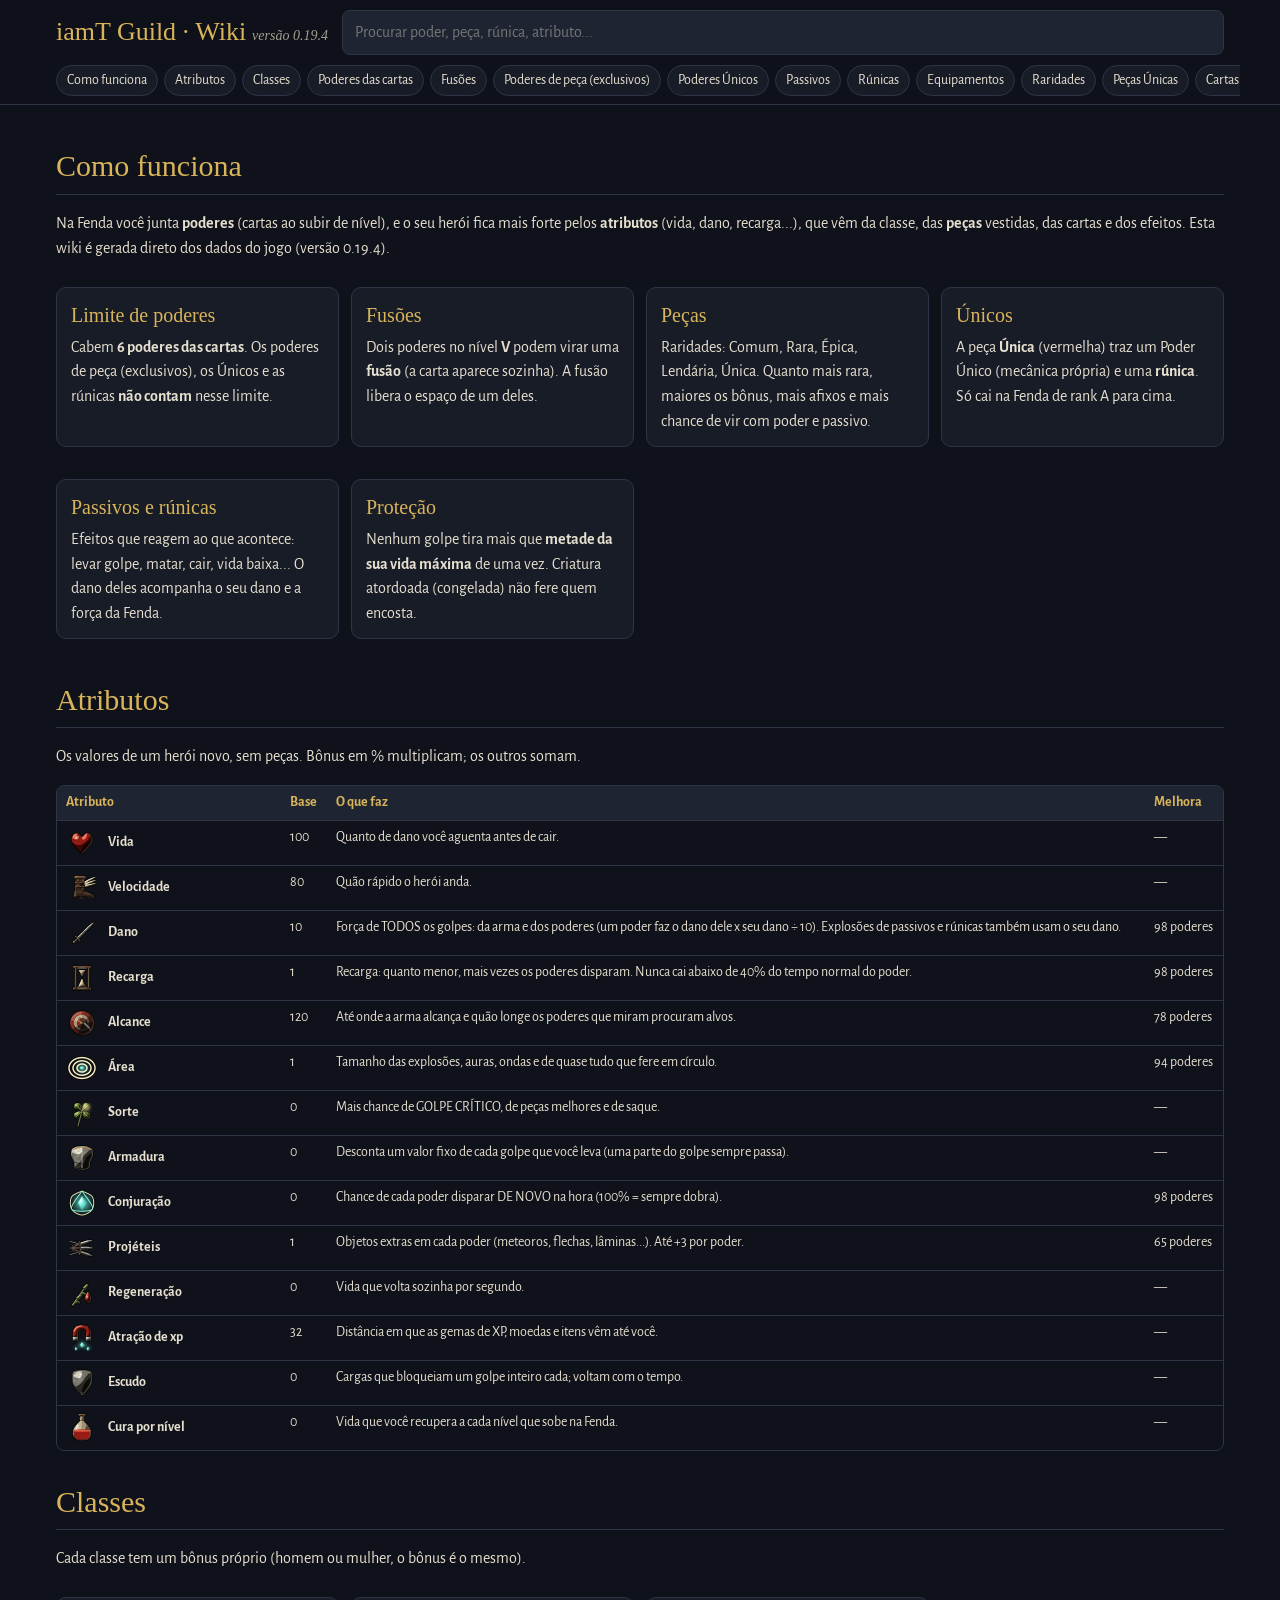
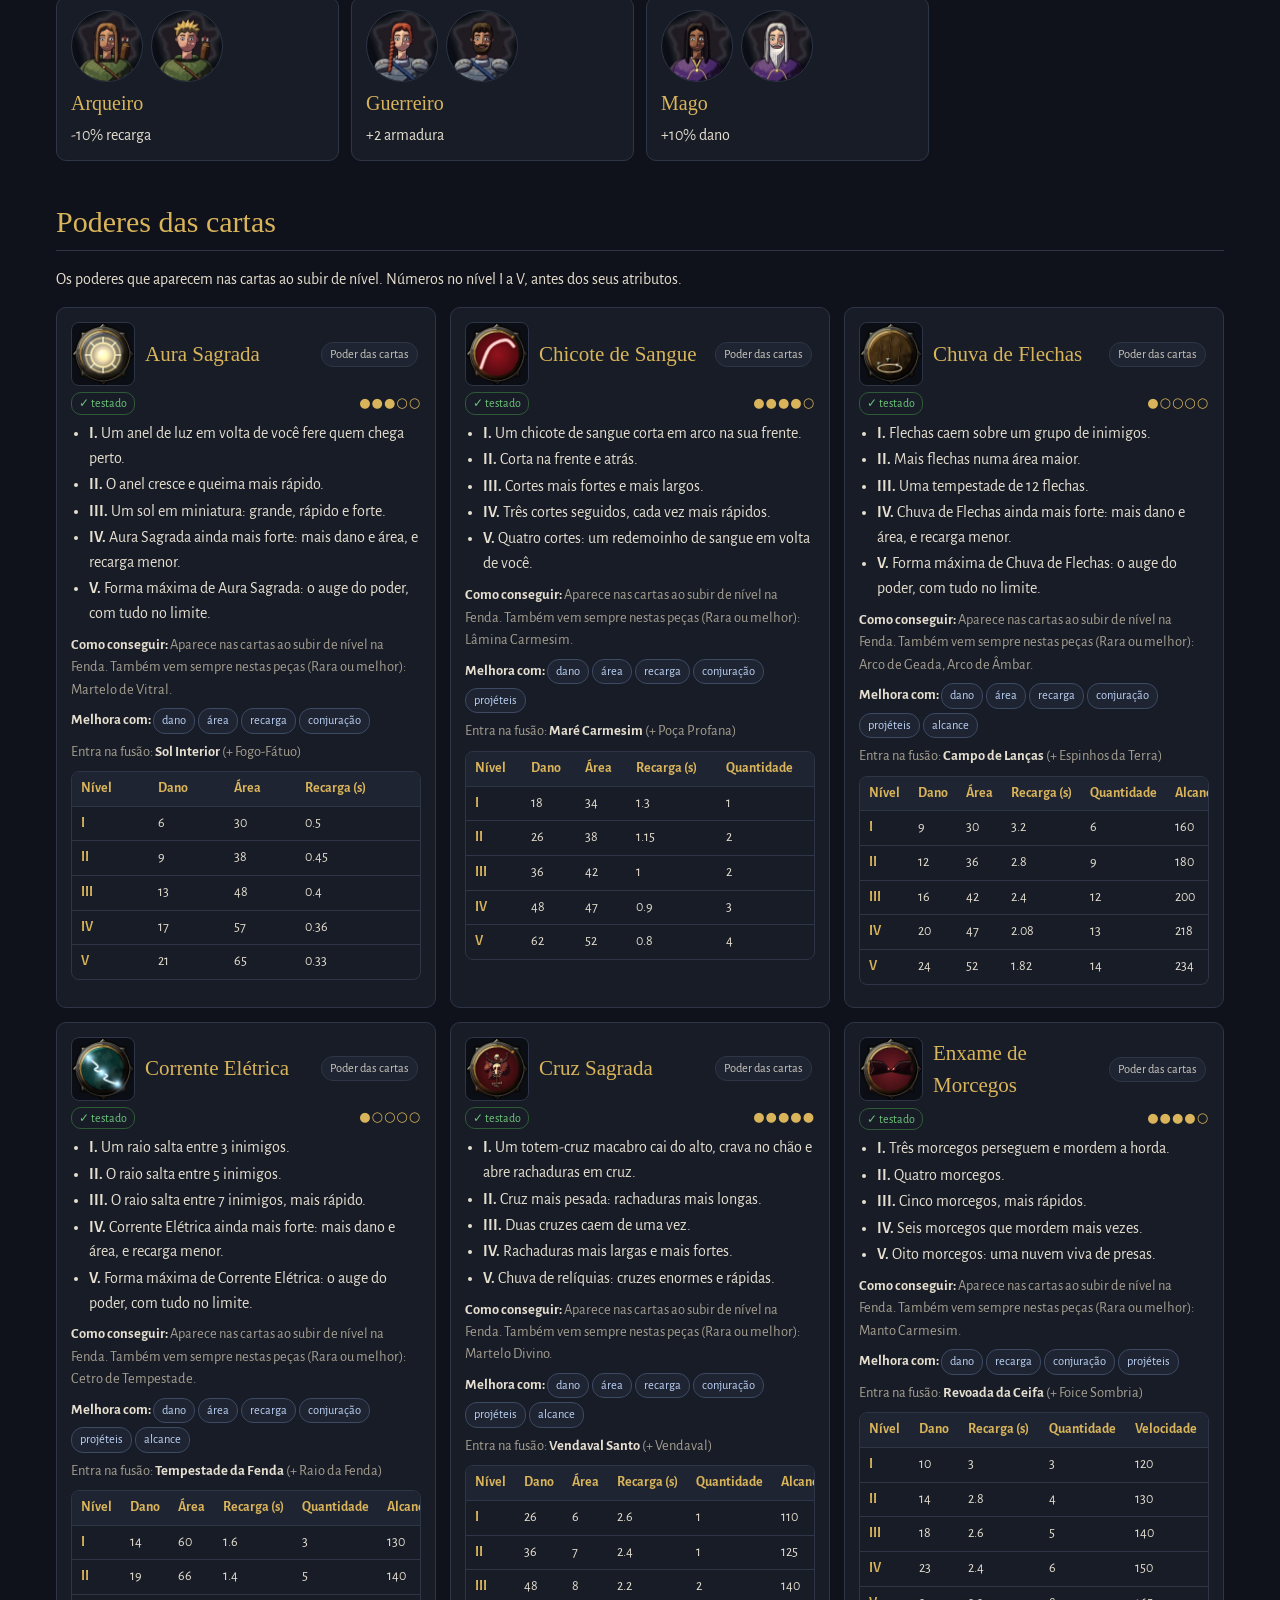
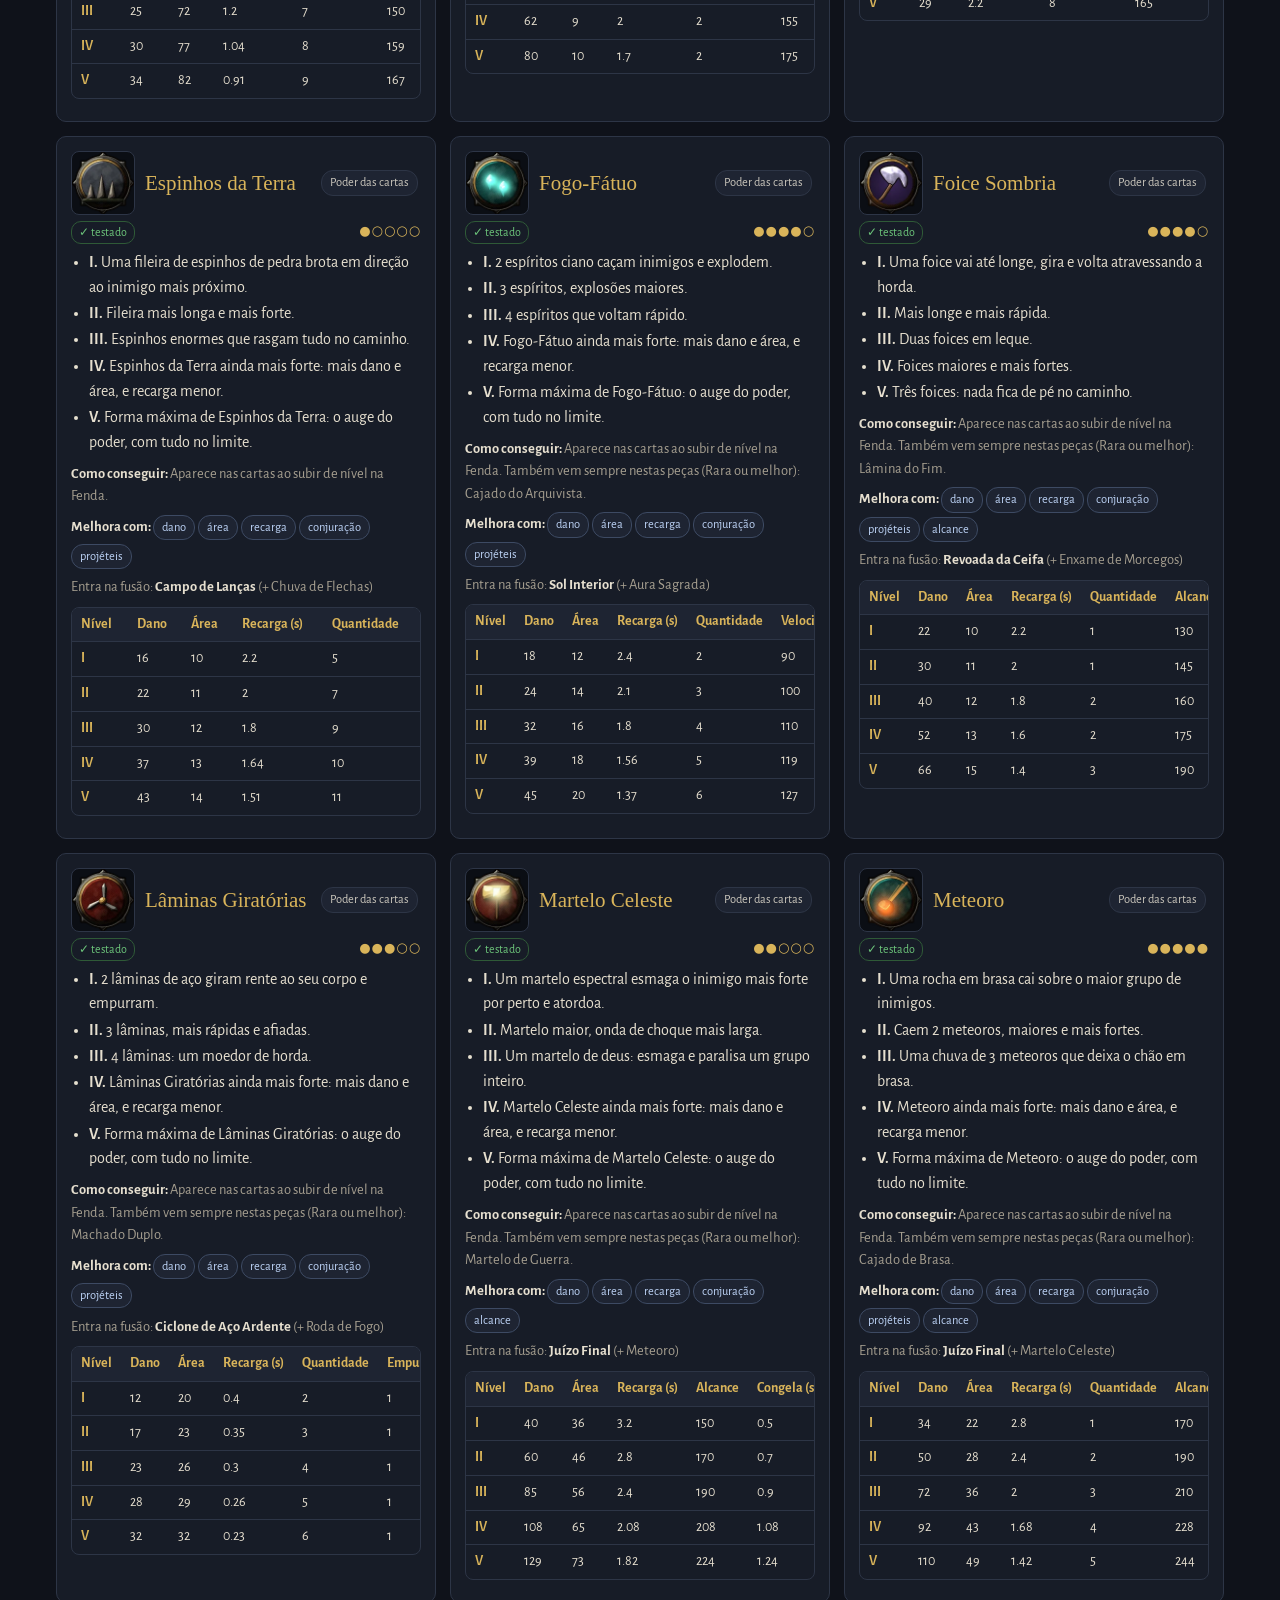
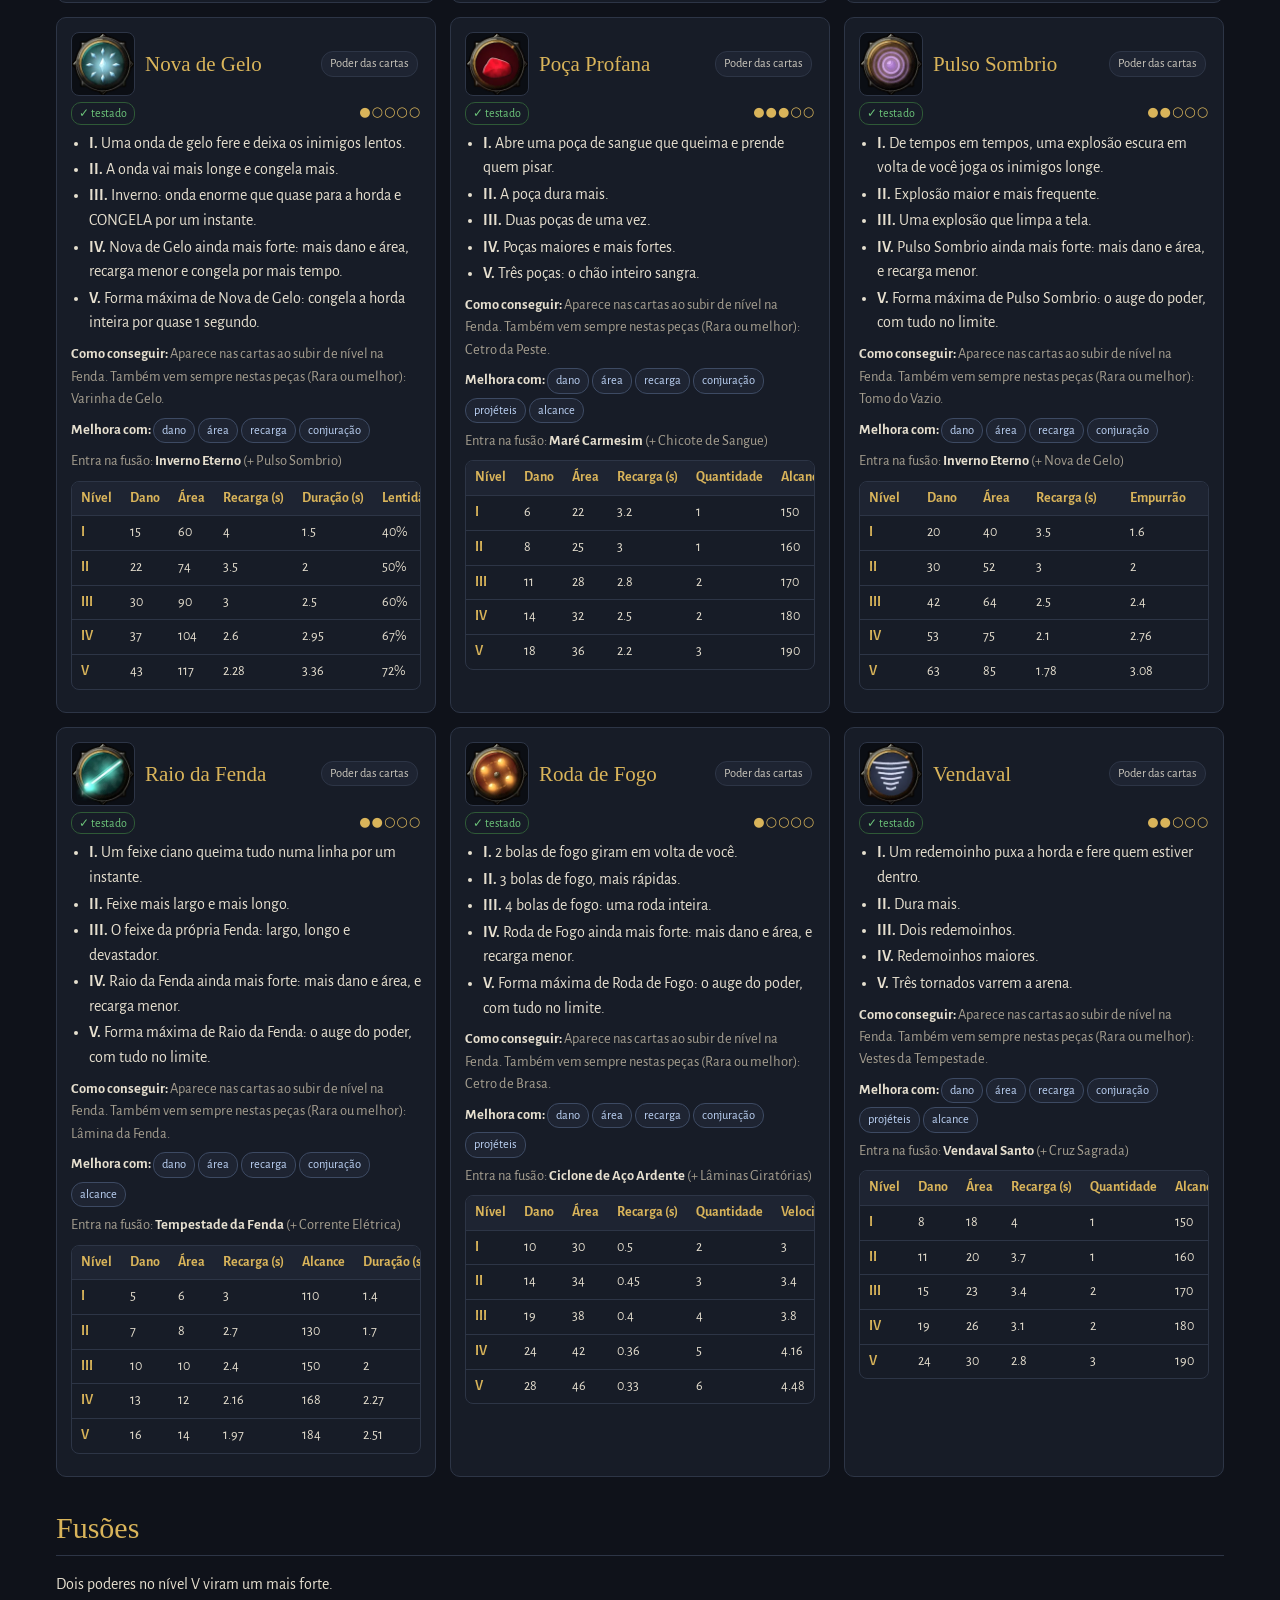
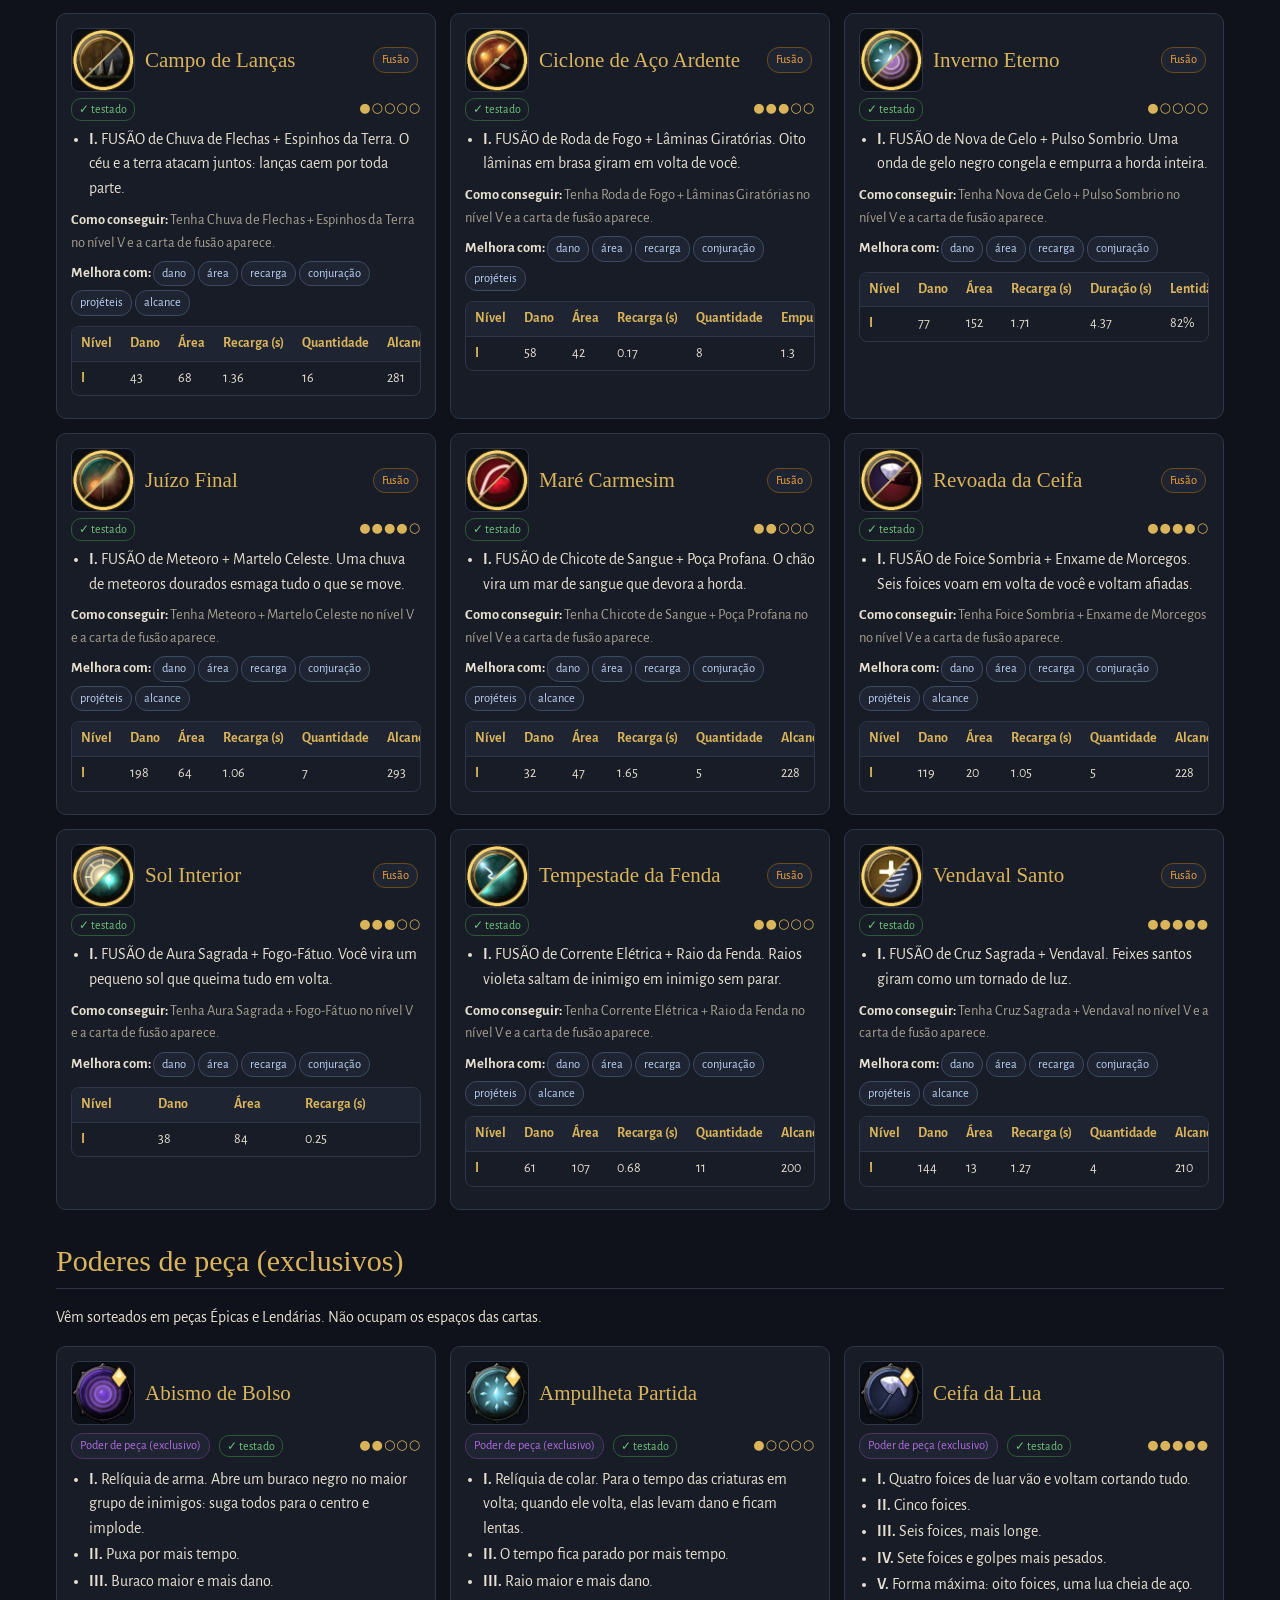
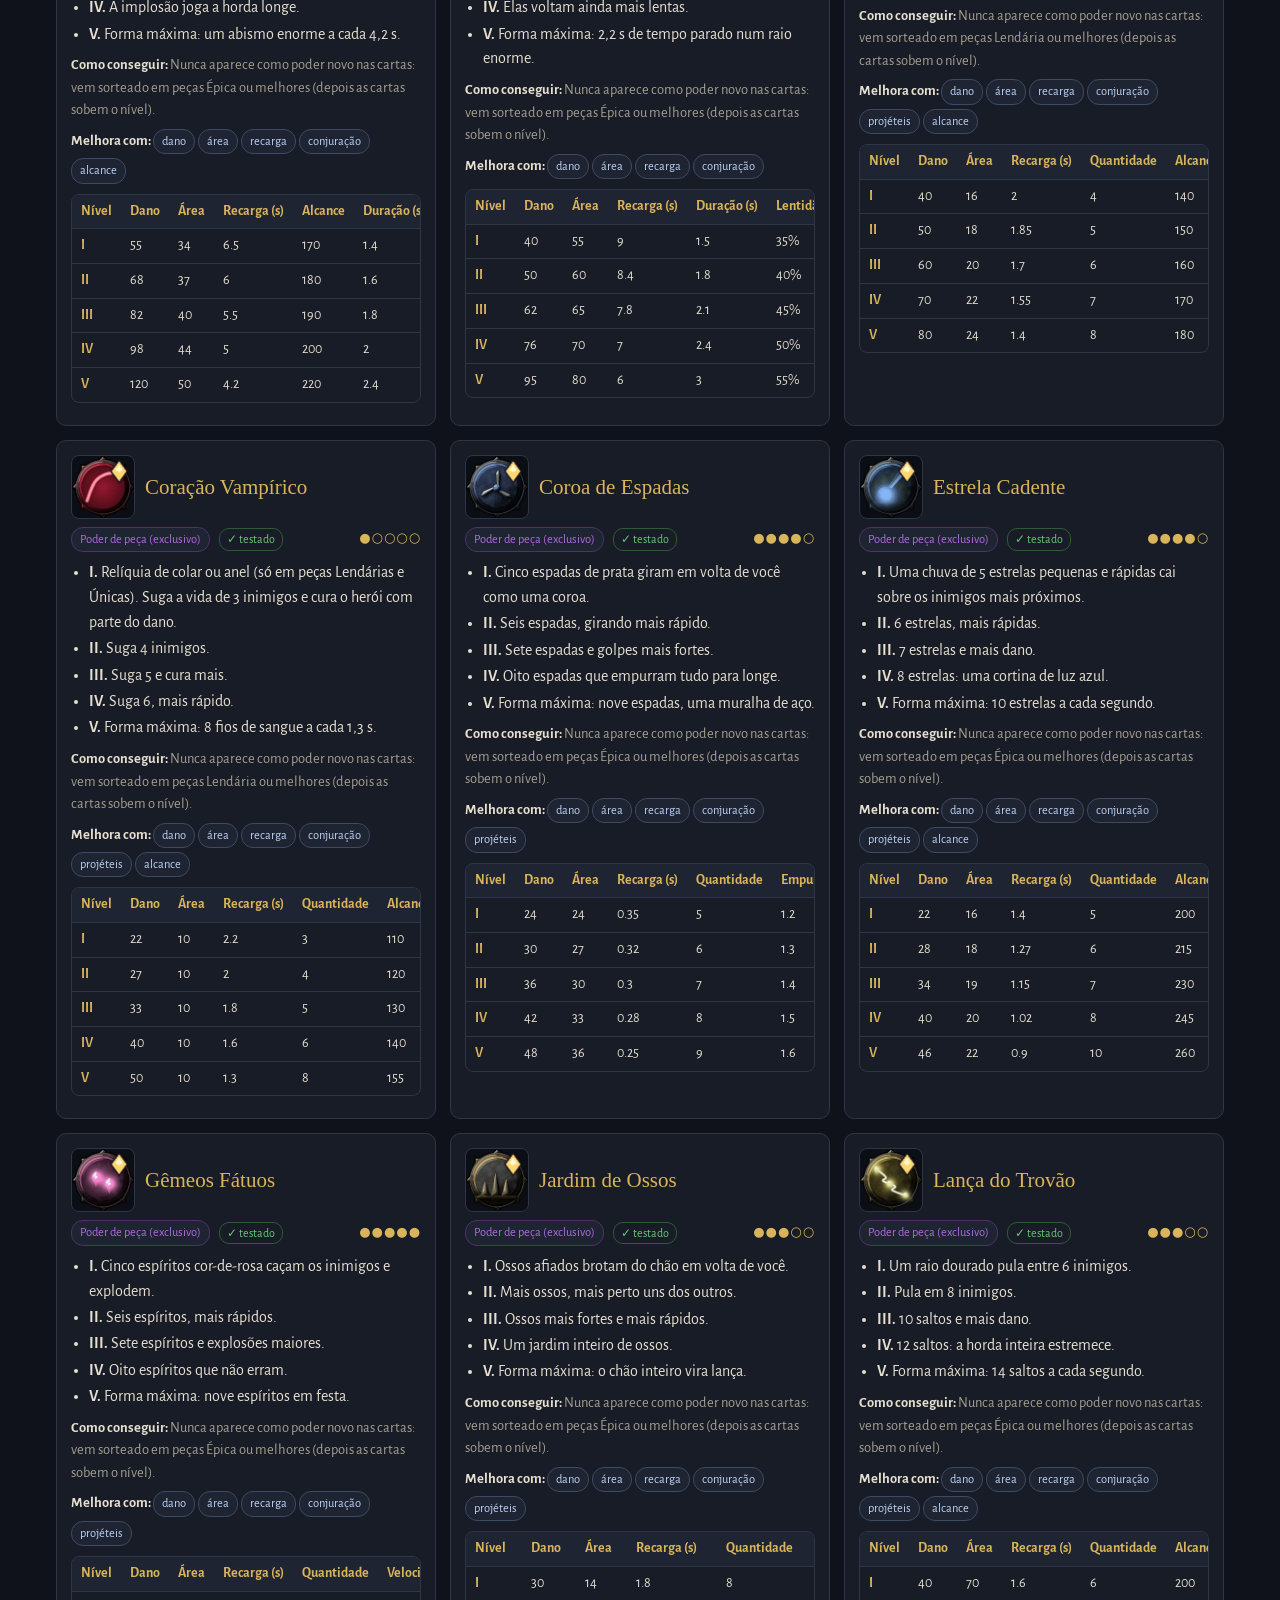
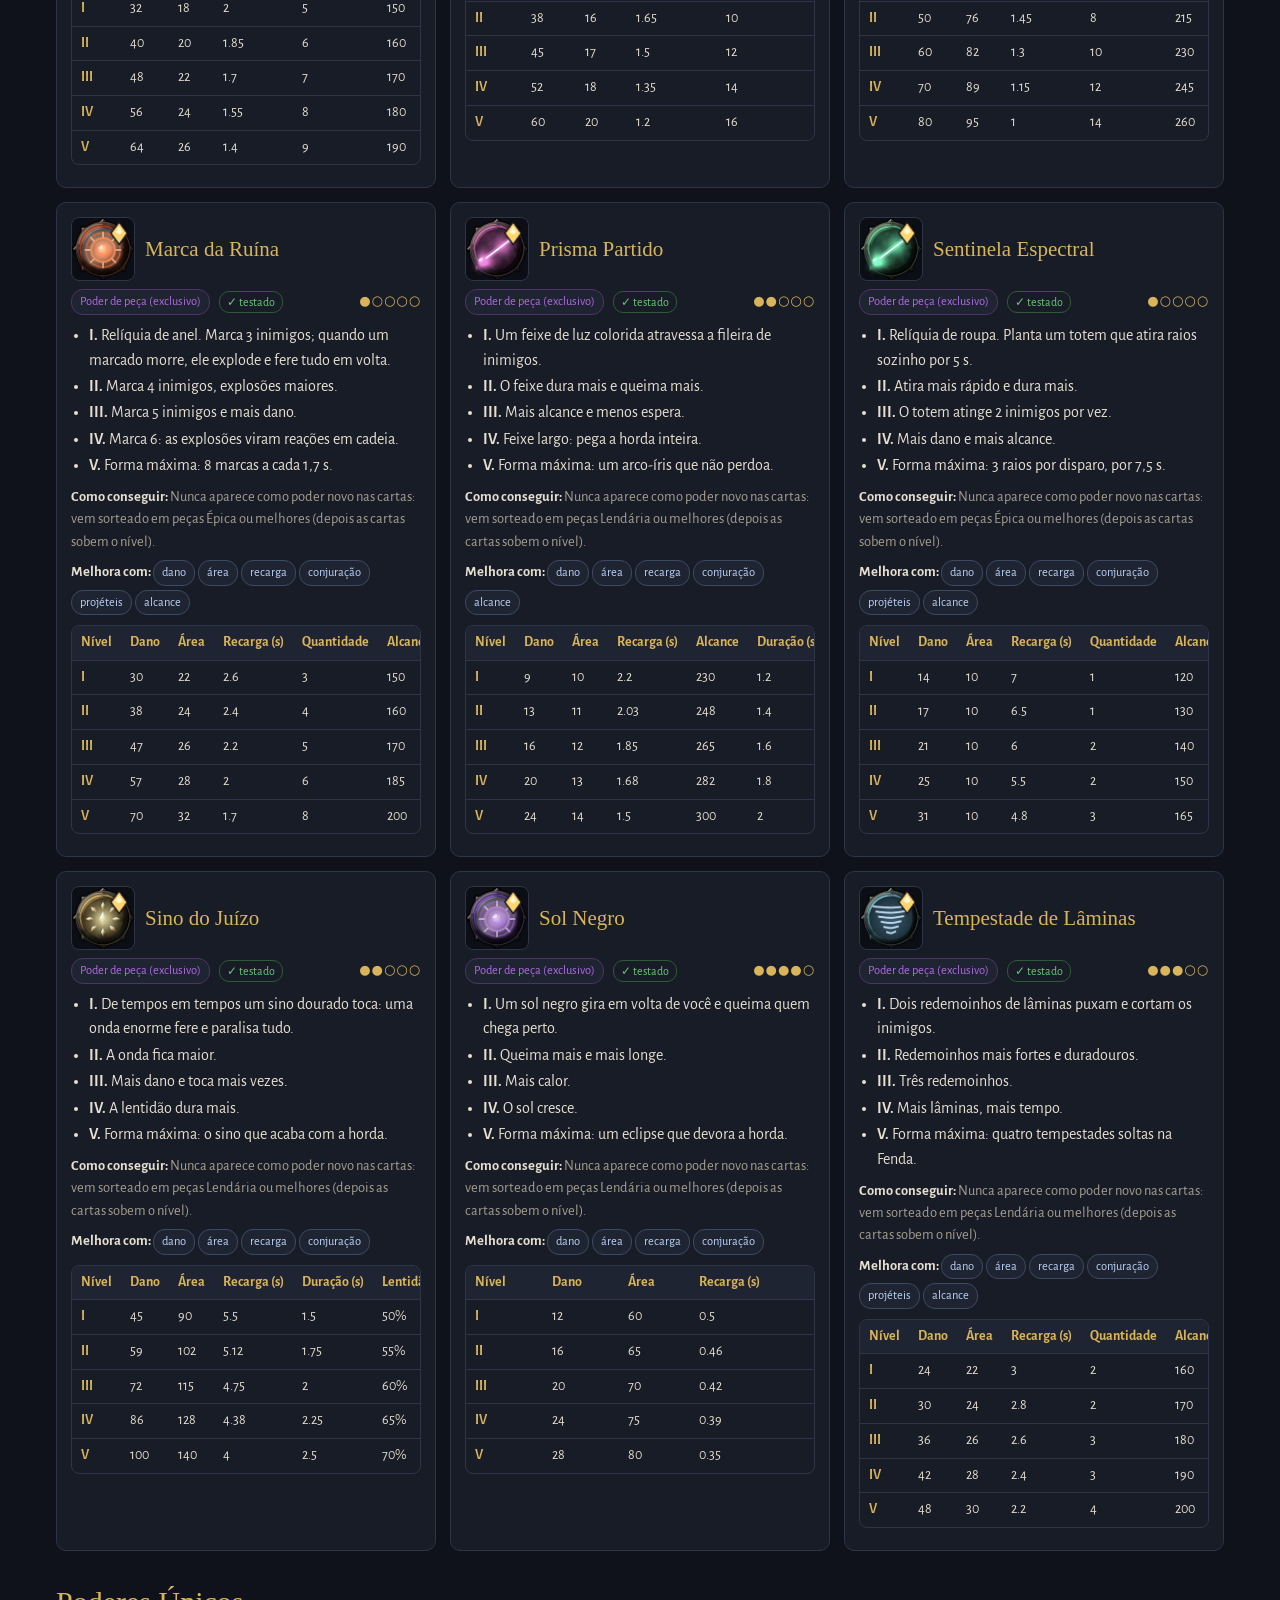
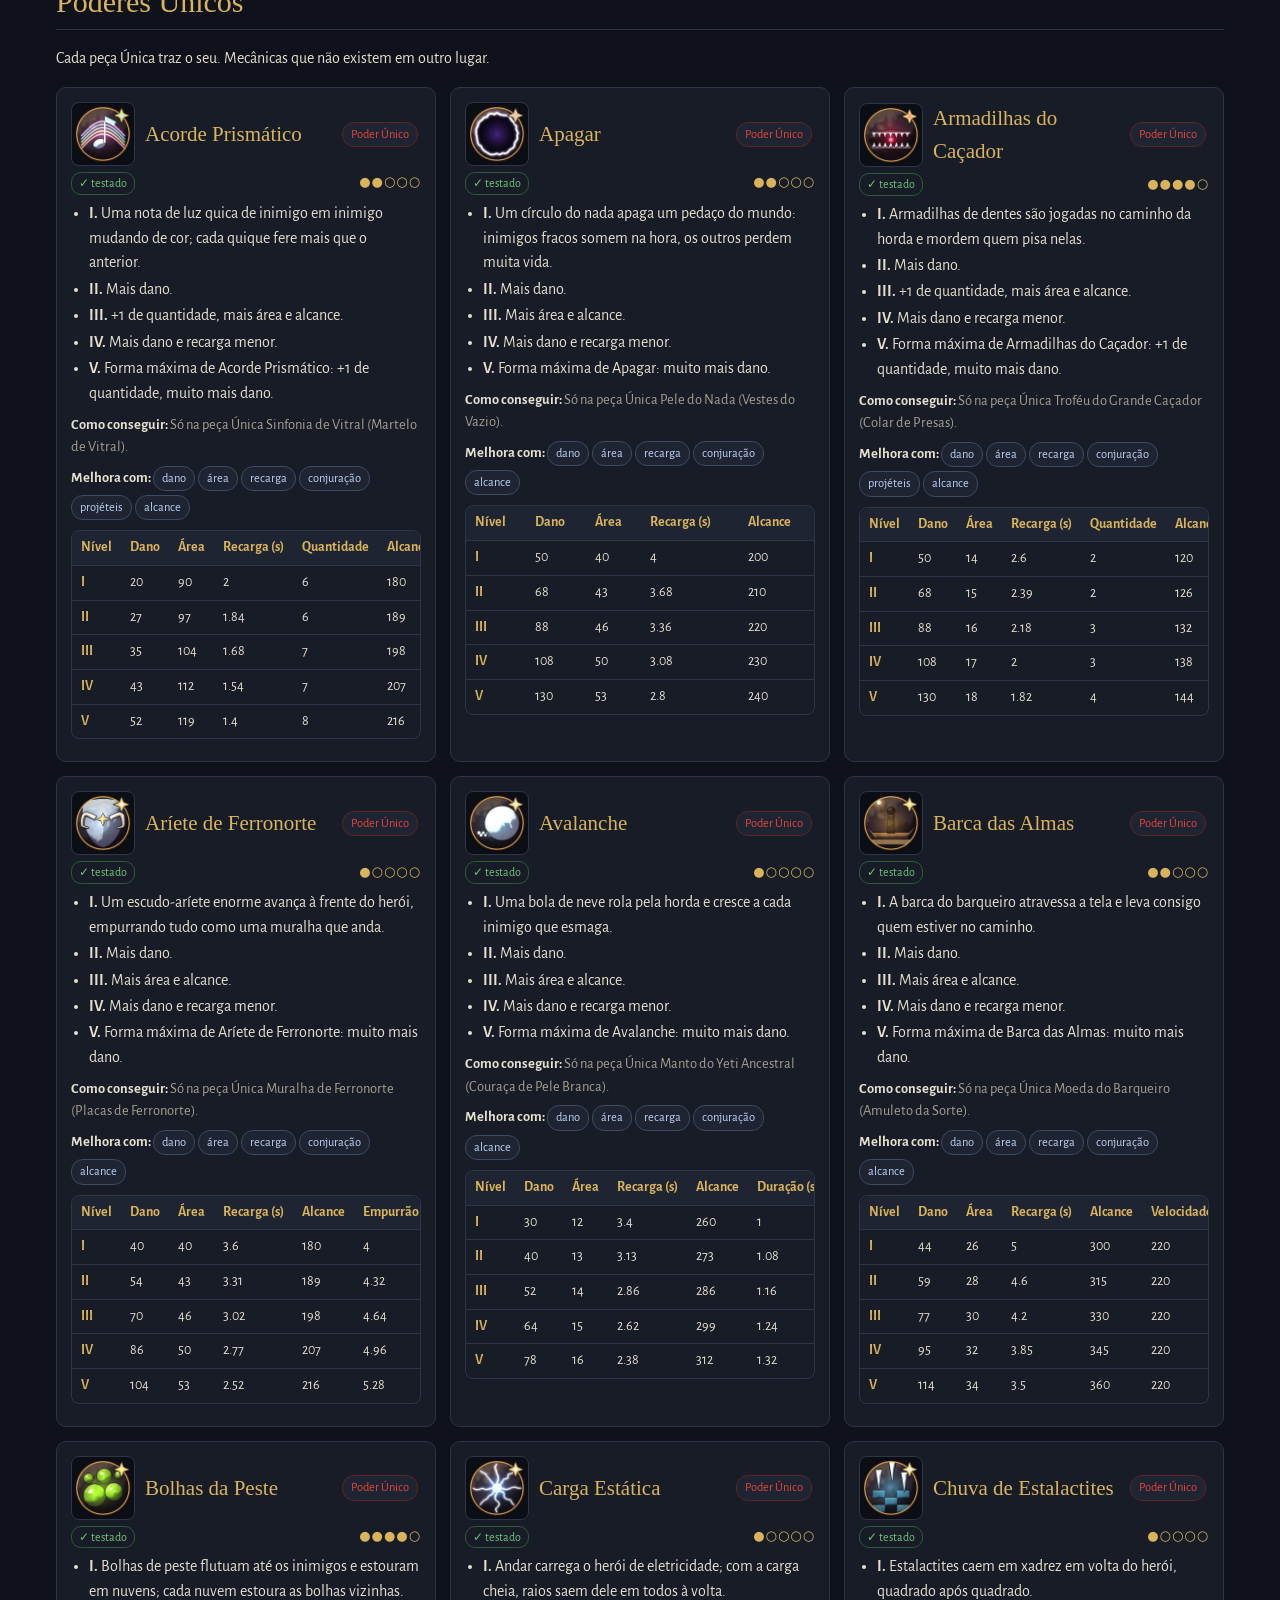
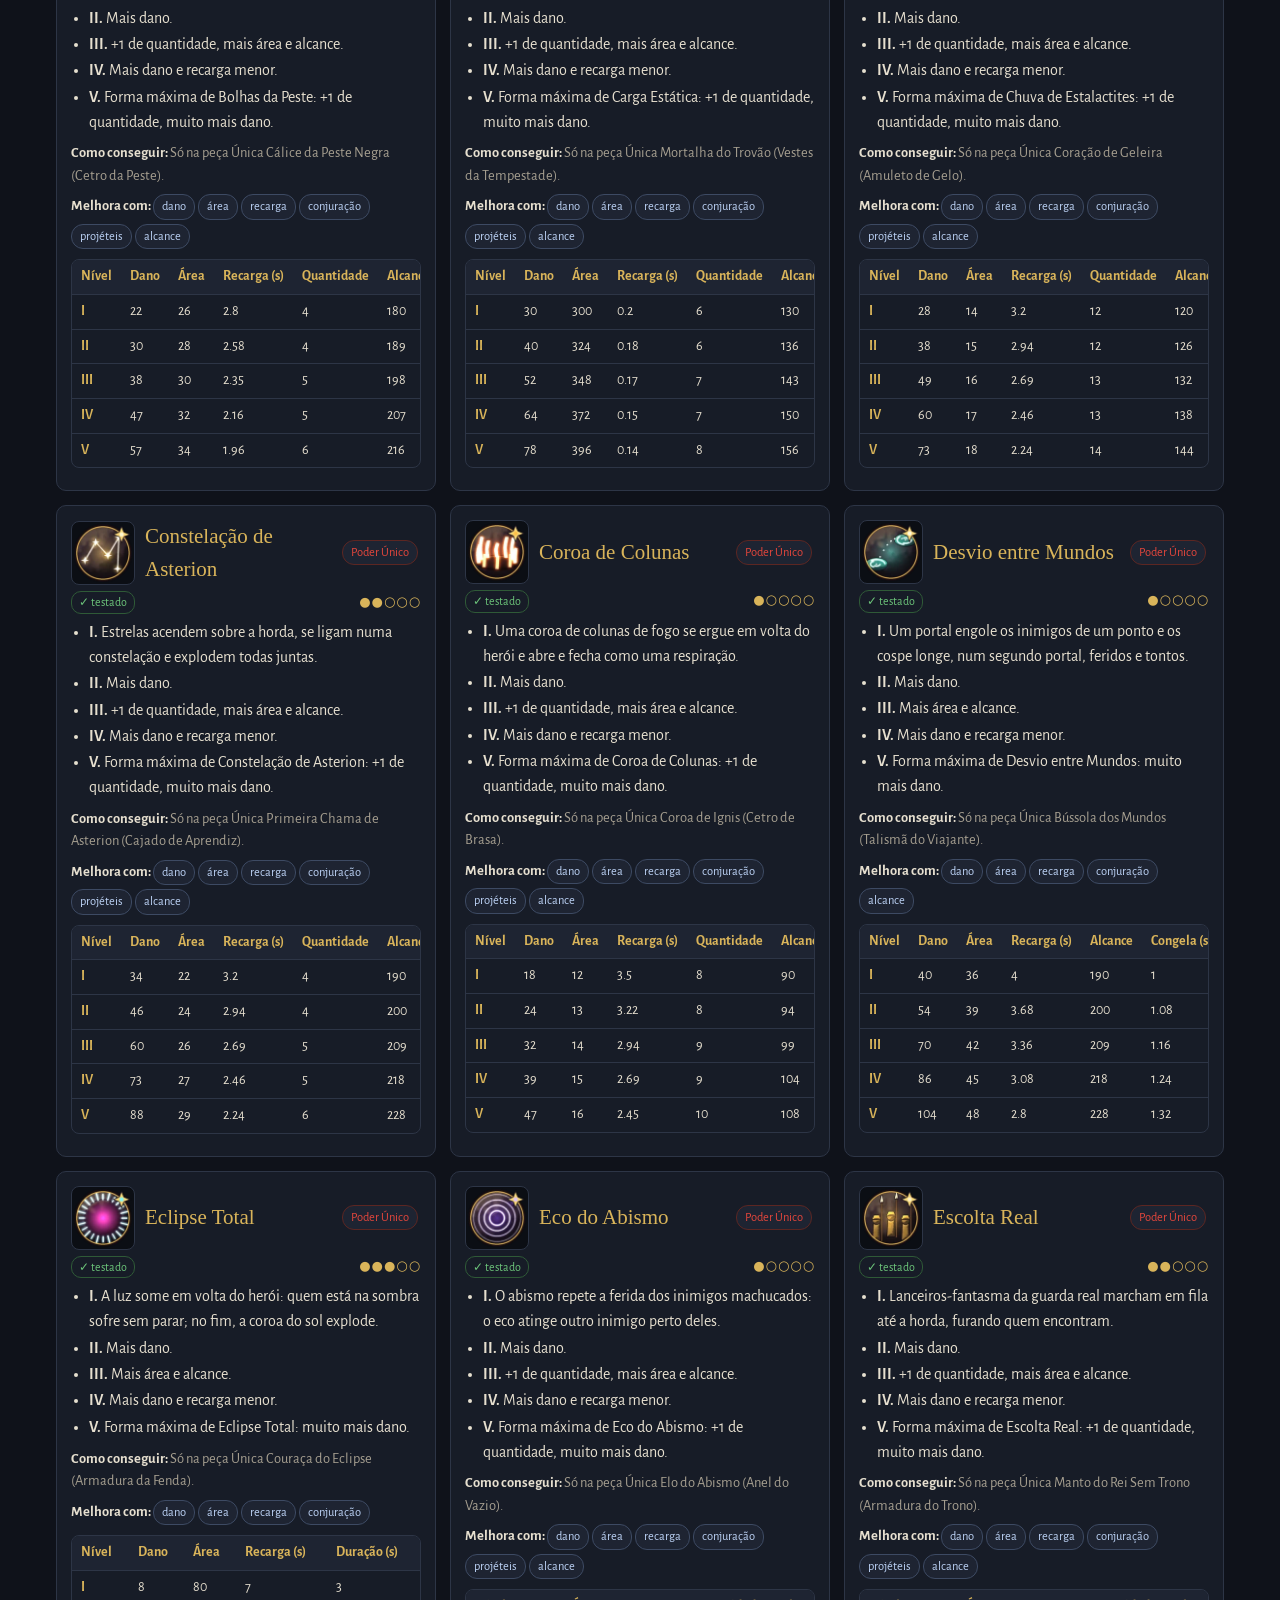
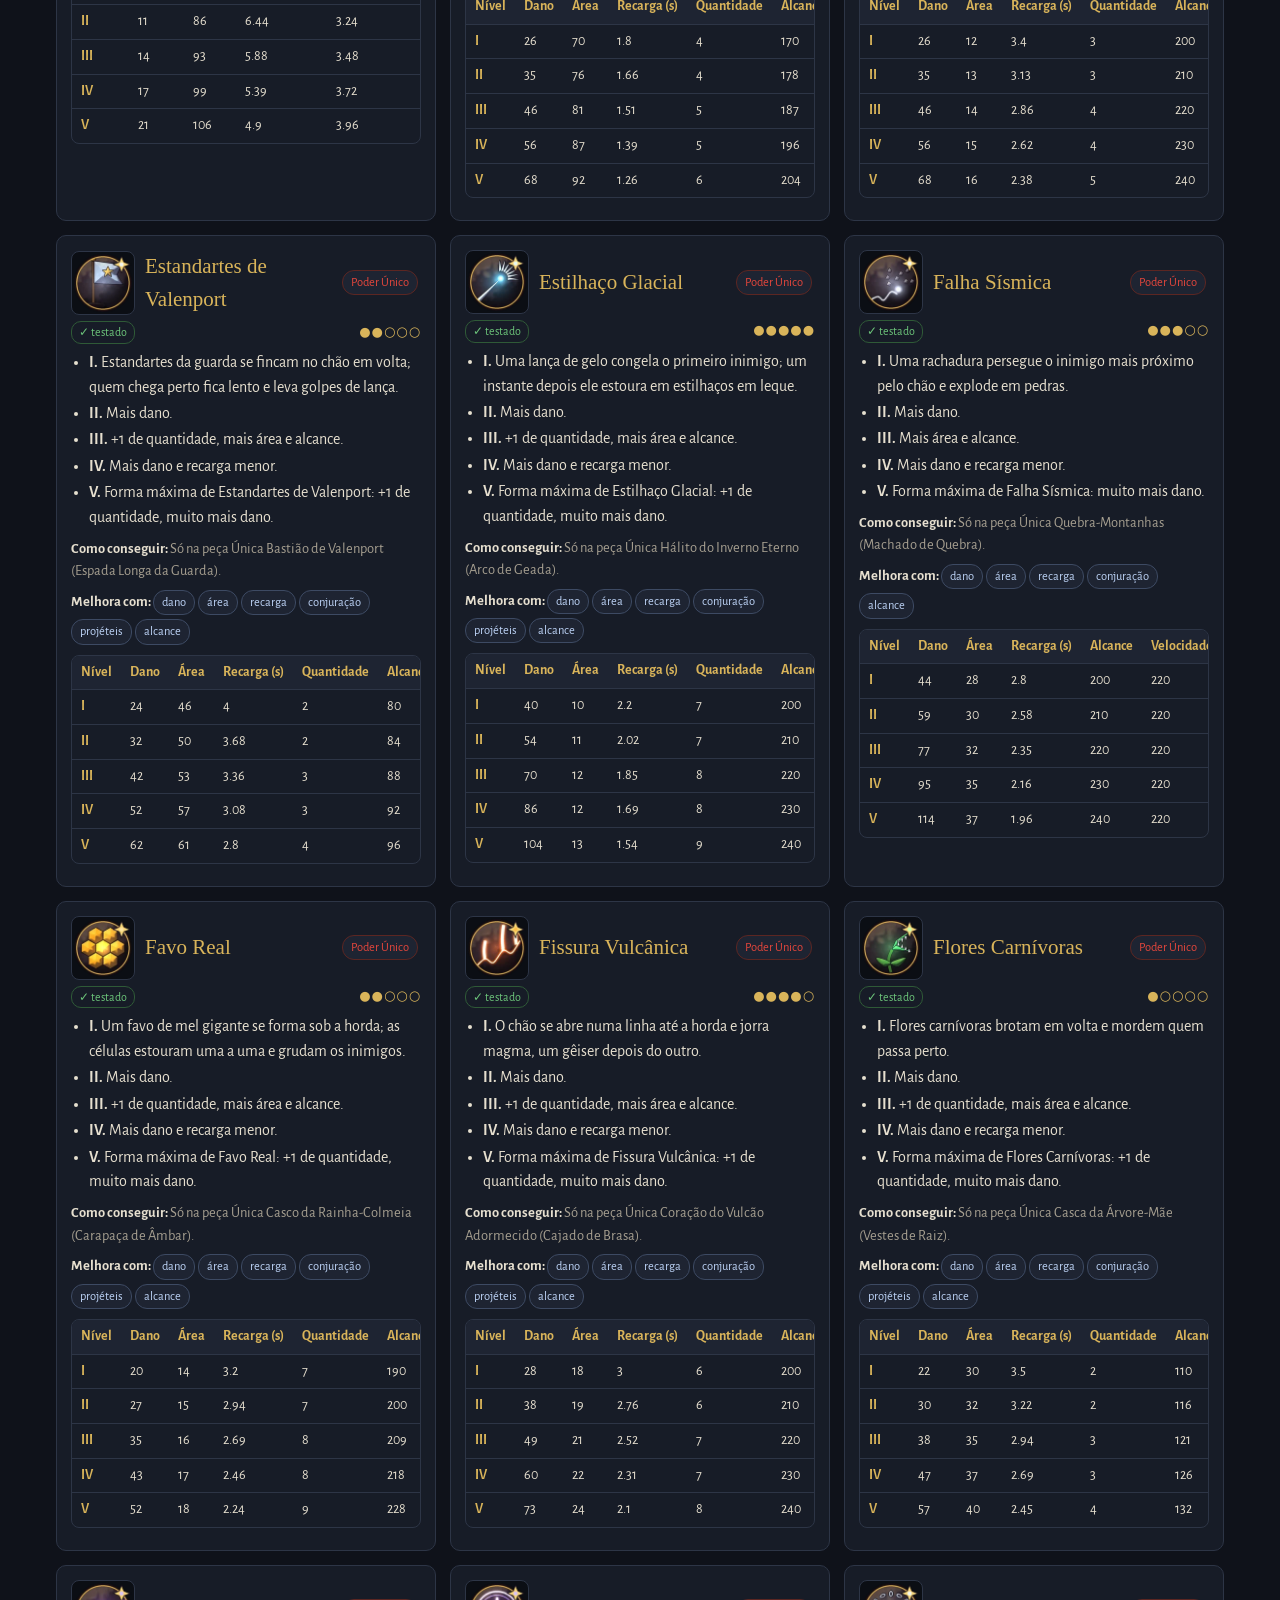
==== iamtguild/wiki/index.html @ 63fa5c13 "Wiki 0.19.4 com imagens" ====
<!doctype html>
<html lang="pt-BR"><head><meta charset="utf-8"><meta name="viewport" content="width=device-width, initial-scale=1">
<title>Wiki · iamT Guild</title>
<link rel="preconnect" href="https://fonts.googleapis.com"><link rel="preconnect" href="https://fonts.gstatic.com" crossorigin>
<link href="https://fonts.googleapis.com/css2?family=IM+Fell+English+SC&family=IM+Fell+English:ital@0;1&family=Alegreya+Sans:wght@400;700&display=swap" rel="stylesheet">
<style>
:root{--fundo:#0f121a;--painel:#171c27;--painel2:#1e2432;--linha:#2d3546;--texto:#e6dfcf;--suave:#a69f90;--ouro:#d9b45a;--ouro2:#f0d48a;
--comum:#c9c5bb;--rara:#5aa0e6;--epica:#b06ae0;--lendaria:#f0a33c;--unica:#e2463c;--ok:#6cc47a;--ruim:#e2703c}
*{box-sizing:border-box}html{scroll-behavior:smooth}
body{margin:0;background:var(--fundo);color:var(--texto);font:16px/1.55 'Alegreya Sans',system-ui,sans-serif}
a{color:var(--ouro2)}h1,h2,h3,h4{font-family:'IM Fell English SC',serif;font-weight:400;color:var(--ouro);margin:.2em 0 .4em}
.topo{position:sticky;top:0;z-index:5;background:rgba(15,18,26,.96);border-bottom:1px solid var(--linha);backdrop-filter:blur(6px)}
.topo .in{max-width:1200px;margin:0 auto;padding:10px 16px;display:flex;gap:14px;align-items:center;flex-wrap:wrap}
.topo h1{font-size:26px;margin:0;white-space:nowrap}.topo h1 small{font-family:'IM Fell English',serif;font-style:italic;color:var(--suave);font-size:14px;margin-left:6px}
#busca{flex:1;min-width:200px;background:var(--painel2);border:1px solid var(--linha);color:var(--texto);padding:9px 12px;border-radius:8px;font:inherit}
#busca:focus{outline:1px solid var(--ouro)}
nav{max-width:1200px;margin:0 auto;padding:0 16px 8px;display:flex;gap:6px;overflow-x:auto;scrollbar-width:thin}
nav a{flex:none;text-decoration:none;color:var(--texto);background:var(--painel);border:1px solid var(--linha);padding:4px 10px;border-radius:20px;font-size:14px}
nav a:hover{border-color:var(--ouro);color:var(--ouro2)}
main{max-width:1200px;margin:0 auto;padding:10px 16px 60px}
section{margin:28px 0;scroll-margin-top:110px}section>h2{font-size:30px;border-bottom:1px solid var(--linha);padding-bottom:4px}
.cards{display:grid;grid-template-columns:repeat(auto-fill,minmax(330px,1fr));gap:14px}
.card{background:var(--painel);border:1px solid var(--linha);border-radius:10px;padding:14px;min-width:0}
.card header{display:flex;flex-wrap:wrap;gap:6px;align-items:center;margin-bottom:6px}.card h3{font-size:21px;margin:0 6px 0 0;flex-basis:100%}
.card p{margin:.35em 0}.card.unico{border-color:#4a2a2a}.lenda{font-family:'IM Fell English',serif;font-style:italic;color:var(--suave)}
.chip{display:inline-block;font-size:12.5px;padding:2px 8px;border-radius:12px;background:var(--painel2);border:1px solid var(--linha);margin:2px 3px 2px 0}
.chip.atr{border-color:#3d4a63;color:#bcd2f5}.chip.lend{border-color:#6a4b1c;color:var(--lendaria)}
.cat-comum{color:var(--comum)}.cat-fusao{color:var(--lendaria);border-color:#6a4b1c}.cat-peca{color:var(--epica);border-color:#4f3266}.cat-unico{color:var(--unica);border-color:#5c2622}.cat-passivo{color:var(--ouro2)}
.teste{font-size:12px;padding:1px 7px;border-radius:10px}.teste.ok{color:var(--ok);border:1px solid #2f5a37}.teste.ruim{color:var(--ruim);border:1px solid #6a3a22}
.forca{color:var(--ouro);letter-spacing:1px;font-size:13px;margin-left:auto}
.niveis{margin:.2em 0 .5em;padding-left:18px;color:var(--texto)}.niveis li{margin:.1em 0}
.como,.melhora,.fus{font-size:14.5px;color:var(--suave)}.como b,.melhora b,.fus b{color:var(--texto)}
.tab{overflow-x:auto;margin:.5em 0;border:1px solid var(--linha);border-radius:8px}
table{border-collapse:collapse;width:100%;font-size:14px}th,td{padding:6px 9px;border-bottom:1px solid var(--linha);text-align:left;vertical-align:top}
th{background:var(--painel2);color:var(--ouro);font-weight:700;white-space:nowrap}tr:last-child td{border-bottom:none}td.nv{color:var(--ouro);font-weight:700}
td small{color:var(--suave)}
.grade3{display:grid;grid-template-columns:repeat(auto-fill,minmax(260px,1fr));gap:12px}
.dica,.bloco{background:var(--painel);border:1px solid var(--linha);border-radius:10px;padding:12px 14px;margin:10px 0}
.dica h4,.bloco h4{font-size:20px;margin:0 0 4px}.dica p{margin:0}
.lista{padding-left:18px;margin:.3em 0}.lista li{margin:.25em 0}.peca{color:var(--suave);font-size:13.5px}.ouro{color:var(--ouro2)}
.r0{color:var(--comum)}.r1{color:var(--rara)}.r2{color:var(--epica)}.r3{color:var(--lendaria)}.r4{color:var(--unica)}
.oculto{display:none!important}#nada{display:none;color:var(--suave);font-style:italic}
img.ico{flex:none;border-radius:8px;background:#0b0e14;border:1px solid var(--linha);object-fit:contain}
.card header img.ico{margin-right:4px}.card header h3{flex-basis:auto;flex:1;min-width:150px}
.ico-atributo{border:none!important;background:none!important}
.com-ico{display:flex;gap:10px;align-items:center}td.com-ico{min-width:220px}
.sem-marca{list-style:none;padding-left:0}.sem-marca li{margin:.45em 0}
.receita{display:flex;flex-wrap:wrap;gap:6px;align-items:center}
.classe .par{display:flex;gap:8px;margin-bottom:6px}.classe img.ico{border-radius:50%}
footer{color:var(--suave);text-align:center;font-size:13px;padding:20px}
@media (max-width:560px){.cards{grid-template-columns:1fr}.topo h1 small{display:none}section>h2{font-size:25px}}
</style></head><body>
<div class="topo"><div class="in"><h1>iamT Guild · Wiki<small>versão 0.19.4</small></h1>
<input id="busca" type="search" placeholder="Procurar poder, peça, rúnica, atributo..." autocomplete="off"></div><nav><a href='#inicio'>Como funciona</a><a href='#atributos'>Atributos</a><a href='#herois'>Classes</a><a href='#comum'>Poderes das cartas</a><a href='#fusao'>Fusões</a><a href='#peca'>Poderes de peça (exclusivos)</a><a href='#unico'>Poderes Únicos</a><a href='#passivos'>Passivos</a><a href='#runicas'>Rúnicas</a><a href='#equipamentos'>Equipamentos</a><a href='#raridades'>Raridades</a><a href='#unicos'>Peças Únicas</a><a href='#cartas'>Cartas de atributo</a><a href='#combinacoes'>Combinações</a></nav></div>
<main><p id="nada">Nada encontrado.</p><section id='inicio'><h2>Como funciona</h2>
<p>Na Fenda você junta <b>poderes</b> (cartas ao subir de nível), e o seu herói fica mais forte pelos <b>atributos</b> (vida, dano, recarga...),
que vêm da classe, das <b>peças</b> vestidas, das cartas e dos efeitos. Esta wiki é gerada direto dos dados do jogo (versão 0.19.4).</p>
<div class="grade3">
<div class="dica"><h4>Limite de poderes</h4><p>Cabem <b>6 poderes das cartas</b>. Os poderes de peça (exclusivos), os Únicos e as rúnicas <b>não contam</b> nesse limite.</p></div>
<div class="dica"><h4>Fusões</h4><p>Dois poderes no nível <b>V</b> podem virar uma <b>fusão</b> (a carta aparece sozinha). A fusão libera o espaço de um deles.</p></div>
<div class="dica"><h4>Peças</h4><p>Raridades: Comum, Rara, Épica, Lendária, Única. Quanto mais rara, maiores os bônus, mais afixos e mais chance de vir com poder e passivo.</p></div>
<div class="dica"><h4>Únicos</h4><p>A peça <b>Única</b> (vermelha) traz um Poder Único (mecânica própria) e uma <b>rúnica</b>. Só cai na Fenda de rank A para cima.</p></div>
<div class="dica"><h4>Passivos e rúnicas</h4><p>Efeitos que reagem ao que acontece: levar golpe, matar, cair, vida baixa... O dano deles acompanha o seu dano e a força da Fenda.</p></div>
<div class="dica"><h4>Proteção</h4><p>Nenhum golpe tira mais que <b>metade da sua vida máxima</b> de uma vez. Criatura atordoada (congelada) não fere quem encosta.</p></div>
</div></section><section id='atributos'><h2>Atributos</h2><p>Os valores de um herói novo, sem peças. Bônus em % multiplicam; os outros somam.</p><div class='tab'><table><tr><th>Atributo</th><th>Base</th><th>O que faz</th><th>Melhora</th></tr><tr data-busca='vida vida'><td class='com-ico'><img class="ico ico-atributo" src="img/atributo/vida.webp" alt="" loading="lazy" width="32" height="32"><b>Vida</b></td><td>100</td><td>Quanto de dano você aguenta antes de cair.</td><td>—</td></tr><tr data-busca='velocidade velocidade'><td class='com-ico'><img class="ico ico-atributo" src="img/atributo/velocidade.webp" alt="" loading="lazy" width="32" height="32"><b>Velocidade</b></td><td>80</td><td>Quão rápido o herói anda.</td><td>—</td></tr><tr data-busca='dano dano'><td class='com-ico'><img class="ico ico-atributo" src="img/atributo/dano.webp" alt="" loading="lazy" width="32" height="32"><b>Dano</b></td><td>10</td><td>Força de TODOS os golpes: da arma e dos poderes (um poder faz o dano dele x seu dano ÷ 10). Explosões de passivos e rúnicas também usam o seu dano.</td><td>98 poderes</td></tr><tr data-busca='recarga cooldown'><td class='com-ico'><img class="ico ico-atributo" src="img/atributo/cooldown.webp" alt="" loading="lazy" width="32" height="32"><b>Recarga</b></td><td>1</td><td>Recarga: quanto menor, mais vezes os poderes disparam. Nunca cai abaixo de 40% do tempo normal do poder.</td><td>98 poderes</td></tr><tr data-busca='alcance alcance'><td class='com-ico'><img class="ico ico-atributo" src="img/atributo/alcance.webp" alt="" loading="lazy" width="32" height="32"><b>Alcance</b></td><td>120</td><td>Até onde a arma alcança e quão longe os poderes que miram procuram alvos.</td><td>78 poderes</td></tr><tr data-busca='área area'><td class='com-ico'><img class="ico ico-atributo" src="img/atributo/area.webp" alt="" loading="lazy" width="32" height="32"><b>Área</b></td><td>1</td><td>Tamanho das explosões, auras, ondas e de quase tudo que fere em círculo.</td><td>94 poderes</td></tr><tr data-busca='sorte sorte'><td class='com-ico'><img class="ico ico-atributo" src="img/atributo/sorte.webp" alt="" loading="lazy" width="32" height="32"><b>Sorte</b></td><td>0</td><td>Mais chance de GOLPE CRÍTICO, de peças melhores e de saque.</td><td>—</td></tr><tr data-busca='armadura armadura'><td class='com-ico'><img class="ico ico-atributo" src="img/atributo/armadura.webp" alt="" loading="lazy" width="32" height="32"><b>Armadura</b></td><td>0</td><td>Desconta um valor fixo de cada golpe que você leva (uma parte do golpe sempre passa).</td><td>—</td></tr><tr data-busca='conjuração conjuracao'><td class='com-ico'><img class="ico ico-atributo" src="img/atributo/conjuracao.webp" alt="" loading="lazy" width="32" height="32"><b>Conjuração</b></td><td>0</td><td>Chance de cada poder disparar DE NOVO na hora (100% = sempre dobra).</td><td>98 poderes</td></tr><tr data-busca='projéteis projeteis'><td class='com-ico'><img class="ico ico-atributo" src="img/atributo/projeteis.webp" alt="" loading="lazy" width="32" height="32"><b>Projéteis</b></td><td>1</td><td>Objetos extras em cada poder (meteoros, flechas, lâminas...). Até +3 por poder.</td><td>65 poderes</td></tr><tr data-busca='regeneração regeneracao'><td class='com-ico'><img class="ico ico-atributo" src="img/atributo/regeneracao.webp" alt="" loading="lazy" width="32" height="32"><b>Regeneração</b></td><td>0</td><td>Vida que volta sozinha por segundo.</td><td>—</td></tr><tr data-busca='atração de xp atracao_xp'><td class='com-ico'><img class="ico ico-atributo" src="img/atributo/atracao_xp.webp" alt="" loading="lazy" width="32" height="32"><b>Atração de xp</b></td><td>32</td><td>Distância em que as gemas de XP, moedas e itens vêm até você.</td><td>—</td></tr><tr data-busca='escudo escudo'><td class='com-ico'><img class="ico ico-atributo" src="img/atributo/escudo.webp" alt="" loading="lazy" width="32" height="32"><b>Escudo</b></td><td>0</td><td>Cargas que bloqueiam um golpe inteiro cada; voltam com o tempo.</td><td>—</td></tr><tr data-busca='cura por nível cura'><td class='com-ico'><img class="ico ico-atributo" src="img/atributo/cura.webp" alt="" loading="lazy" width="32" height="32"><b>Cura por nível</b></td><td>0</td><td>Vida que você recupera a cada nível que sobe na Fenda.</td><td>—</td></tr></table></div></section><section id='herois'><h2>Classes</h2><p>Cada classe tem um bônus próprio (homem ou mulher, o bônus é o mesmo).</p><div class='grade3'><div class='dica classe'><div class='par'><img class="ico ico-heroi" src="img/heroi/arqueira.webp" alt="" loading="lazy" width="72" height="72"><img class="ico ico-heroi" src="img/heroi/arqueiro.webp" alt="" loading="lazy" width="72" height="72"></div><h4>Arqueiro</h4><p>-10% recarga</p></div><div class='dica classe'><div class='par'><img class="ico ico-heroi" src="img/heroi/guerreira.webp" alt="" loading="lazy" width="72" height="72"><img class="ico ico-heroi" src="img/heroi/guerreiro.webp" alt="" loading="lazy" width="72" height="72"></div><h4>Guerreiro</h4><p>+2 armadura</p></div><div class='dica classe'><div class='par'><img class="ico ico-heroi" src="img/heroi/maga.webp" alt="" loading="lazy" width="72" height="72"><img class="ico ico-heroi" src="img/heroi/mago.webp" alt="" loading="lazy" width="72" height="72"></div><h4>Mago</h4><p>+10% dano</p></div></div></section><section id='comum'><h2>Poderes das cartas</h2><p>Os poderes que aparecem nas cartas ao subir de nível. Números no nível I a V, antes dos seus atributos.</p><div class='cards'><article class="card" data-busca="aura sagrada aura_sagrada poder das cartas aura dano área recarga conjuração" data-cat="comum">
<header><img class="ico ico-poder" src="img/poder/aura_sagrada.webp" alt="" loading="lazy" width="64" height="64"><h3>Aura Sagrada</h3><span class="chip cat-comum">Poder das cartas</span><span class="teste ok" title="nível 5: 51.90 criaturas/s (1496 de dano/s)">✓ testado</span><span class='forca' title='Força medida no nível V contra a horda (1 a 5, comparado com os da mesma categoria)'>●●●○○</span></header>
<ul class="niveis"><li><b>I.</b> Um anel de luz em volta de você fere quem chega perto.</li><li><b>II.</b> O anel cresce e queima mais rápido.</li><li><b>III.</b> Um sol em miniatura: grande, rápido e forte.</li><li><b>IV.</b> Aura Sagrada ainda mais forte: mais dano e área, e recarga menor.</li><li><b>V.</b> Forma máxima de Aura Sagrada: o auge do poder, com tudo no limite.</li></ul>
<p class="como"><b>Como conseguir:</b> Aparece nas cartas ao subir de nível na Fenda. Também vem sempre nestas peças (Rara ou melhor): Martelo de Vitral.</p>
<p class="melhora"><b>Melhora com:</b> <span class="chip atr">dano</span><span class="chip atr">área</span><span class="chip atr">recarga</span><span class="chip atr">conjuração</span></p><p class='fus'>Entra na fusão: <b>Sol Interior</b> (+ Fogo-Fátuo)</p>
<div class='tab'><table><tr><th>Nível</th><th>Dano</th><th>Área</th><th>Recarga (s)</th></tr><tr><td class='nv'>I</td><td>6</td><td>30</td><td>0.5</td></tr><tr><td class='nv'>II</td><td>9</td><td>38</td><td>0.45</td></tr><tr><td class='nv'>III</td><td>13</td><td>48</td><td>0.4</td></tr><tr><td class='nv'>IV</td><td>17</td><td>57</td><td>0.36</td></tr><tr><td class='nv'>V</td><td>21</td><td>65</td><td>0.33</td></tr></table></div>
</article><article class="card" data-busca="chicote de sangue chicote_de_sangue poder das cartas chicote dano área recarga conjuração projéteis" data-cat="comum">
<header><img class="ico ico-poder" src="img/poder/chicote_de_sangue.webp" alt="" loading="lazy" width="64" height="64"><h3>Chicote de Sangue</h3><span class="chip cat-comum">Poder das cartas</span><span class="teste ok" title="nível 5: 69.71 criaturas/s (2010 de dano/s)">✓ testado</span><span class='forca' title='Força medida no nível V contra a horda (1 a 5, comparado com os da mesma categoria)'>●●●●○</span></header>
<ul class="niveis"><li><b>I.</b> Um chicote de sangue corta em arco na sua frente.</li><li><b>II.</b> Corta na frente e atrás.</li><li><b>III.</b> Cortes mais fortes e mais largos.</li><li><b>IV.</b> Três cortes seguidos, cada vez mais rápidos.</li><li><b>V.</b> Quatro cortes: um redemoinho de sangue em volta de você.</li></ul>
<p class="como"><b>Como conseguir:</b> Aparece nas cartas ao subir de nível na Fenda. Também vem sempre nestas peças (Rara ou melhor): Lâmina Carmesim.</p>
<p class="melhora"><b>Melhora com:</b> <span class="chip atr">dano</span><span class="chip atr">área</span><span class="chip atr">recarga</span><span class="chip atr">conjuração</span><span class="chip atr">projéteis</span></p><p class='fus'>Entra na fusão: <b>Maré Carmesim</b> (+ Poça Profana)</p>
<div class='tab'><table><tr><th>Nível</th><th>Dano</th><th>Área</th><th>Recarga (s)</th><th>Quantidade</th></tr><tr><td class='nv'>I</td><td>18</td><td>34</td><td>1.3</td><td>1</td></tr><tr><td class='nv'>II</td><td>26</td><td>38</td><td>1.15</td><td>2</td></tr><tr><td class='nv'>III</td><td>36</td><td>42</td><td>1</td><td>2</td></tr><tr><td class='nv'>IV</td><td>48</td><td>47</td><td>0.9</td><td>3</td></tr><tr><td class='nv'>V</td><td>62</td><td>52</td><td>0.8</td><td>4</td></tr></table></div>
</article><article class="card" data-busca="chuva de flechas chuva_de_flechas poder das cartas chuva dano área recarga conjuração projéteis alcance" data-cat="comum">
<header><img class="ico ico-poder" src="img/poder/chuva_de_flechas.webp" alt="" loading="lazy" width="64" height="64"><h3>Chuva de Flechas</h3><span class="chip cat-comum">Poder das cartas</span><span class="teste ok" title="nível 5: 4.15 criaturas/s (120 de dano/s)">✓ testado</span><span class='forca' title='Força medida no nível V contra a horda (1 a 5, comparado com os da mesma categoria)'>●○○○○</span></header>
<ul class="niveis"><li><b>I.</b> Flechas caem sobre um grupo de inimigos.</li><li><b>II.</b> Mais flechas numa área maior.</li><li><b>III.</b> Uma tempestade de 12 flechas.</li><li><b>IV.</b> Chuva de Flechas ainda mais forte: mais dano e área, e recarga menor.</li><li><b>V.</b> Forma máxima de Chuva de Flechas: o auge do poder, com tudo no limite.</li></ul>
<p class="como"><b>Como conseguir:</b> Aparece nas cartas ao subir de nível na Fenda. Também vem sempre nestas peças (Rara ou melhor): Arco de Geada, Arco de Âmbar.</p>
<p class="melhora"><b>Melhora com:</b> <span class="chip atr">dano</span><span class="chip atr">área</span><span class="chip atr">recarga</span><span class="chip atr">conjuração</span><span class="chip atr">projéteis</span><span class="chip atr">alcance</span></p><p class='fus'>Entra na fusão: <b>Campo de Lanças</b> (+ Espinhos da Terra)</p>
<div class='tab'><table><tr><th>Nível</th><th>Dano</th><th>Área</th><th>Recarga (s)</th><th>Quantidade</th><th>Alcance</th></tr><tr><td class='nv'>I</td><td>9</td><td>30</td><td>3.2</td><td>6</td><td>160</td></tr><tr><td class='nv'>II</td><td>12</td><td>36</td><td>2.8</td><td>9</td><td>180</td></tr><tr><td class='nv'>III</td><td>16</td><td>42</td><td>2.4</td><td>12</td><td>200</td></tr><tr><td class='nv'>IV</td><td>20</td><td>47</td><td>2.08</td><td>13</td><td>218</td></tr><tr><td class='nv'>V</td><td>24</td><td>52</td><td>1.82</td><td>14</td><td>234</td></tr></table></div>
</article><article class="card" data-busca="corrente elétrica corrente_eletrica poder das cartas corrente dano área recarga conjuração projéteis alcance" data-cat="comum">
<header><img class="ico ico-poder" src="img/poder/corrente_eletrica.webp" alt="" loading="lazy" width="64" height="64"><h3>Corrente Elétrica</h3><span class="chip cat-comum">Poder das cartas</span><span class="teste ok" title="nível 5: 21.61 criaturas/s (623 de dano/s)">✓ testado</span><span class='forca' title='Força medida no nível V contra a horda (1 a 5, comparado com os da mesma categoria)'>●○○○○</span></header>
<ul class="niveis"><li><b>I.</b> Um raio salta entre 3 inimigos.</li><li><b>II.</b> O raio salta entre 5 inimigos.</li><li><b>III.</b> O raio salta entre 7 inimigos, mais rápido.</li><li><b>IV.</b> Corrente Elétrica ainda mais forte: mais dano e área, e recarga menor.</li><li><b>V.</b> Forma máxima de Corrente Elétrica: o auge do poder, com tudo no limite.</li></ul>
<p class="como"><b>Como conseguir:</b> Aparece nas cartas ao subir de nível na Fenda. Também vem sempre nestas peças (Rara ou melhor): Cetro de Tempestade.</p>
<p class="melhora"><b>Melhora com:</b> <span class="chip atr">dano</span><span class="chip atr">área</span><span class="chip atr">recarga</span><span class="chip atr">conjuração</span><span class="chip atr">projéteis</span><span class="chip atr">alcance</span></p><p class='fus'>Entra na fusão: <b>Tempestade da Fenda</b> (+ Raio da Fenda)</p>
<div class='tab'><table><tr><th>Nível</th><th>Dano</th><th>Área</th><th>Recarga (s)</th><th>Quantidade</th><th>Alcance</th></tr><tr><td class='nv'>I</td><td>14</td><td>60</td><td>1.6</td><td>3</td><td>130</td></tr><tr><td class='nv'>II</td><td>19</td><td>66</td><td>1.4</td><td>5</td><td>140</td></tr><tr><td class='nv'>III</td><td>25</td><td>72</td><td>1.2</td><td>7</td><td>150</td></tr><tr><td class='nv'>IV</td><td>30</td><td>77</td><td>1.04</td><td>8</td><td>159</td></tr><tr><td class='nv'>V</td><td>34</td><td>82</td><td>0.91</td><td>9</td><td>167</td></tr></table></div>
</article><article class="card" data-busca="cruz sagrada cruz_sagrada poder das cartas cruz dano área recarga conjuração projéteis alcance" data-cat="comum">
<header><img class="ico ico-poder" src="img/poder/cruz_sagrada.webp" alt="" loading="lazy" width="64" height="64"><h3>Cruz Sagrada</h3><span class="chip cat-comum">Poder das cartas</span><span class="teste ok" title="nível 5: 86.00 criaturas/s (2479 de dano/s)">✓ testado</span><span class='forca' title='Força medida no nível V contra a horda (1 a 5, comparado com os da mesma categoria)'>●●●●●</span></header>
<ul class="niveis"><li><b>I.</b> Um totem-cruz macabro cai do alto, crava no chão e abre rachaduras em cruz.</li><li><b>II.</b> Cruz mais pesada: rachaduras mais longas.</li><li><b>III.</b> Duas cruzes caem de uma vez.</li><li><b>IV.</b> Rachaduras mais largas e mais fortes.</li><li><b>V.</b> Chuva de relíquias: cruzes enormes e rápidas.</li></ul>
<p class="como"><b>Como conseguir:</b> Aparece nas cartas ao subir de nível na Fenda. Também vem sempre nestas peças (Rara ou melhor): Martelo Divino.</p>
<p class="melhora"><b>Melhora com:</b> <span class="chip atr">dano</span><span class="chip atr">área</span><span class="chip atr">recarga</span><span class="chip atr">conjuração</span><span class="chip atr">projéteis</span><span class="chip atr">alcance</span></p><p class='fus'>Entra na fusão: <b>Vendaval Santo</b> (+ Vendaval)</p>
<div class='tab'><table><tr><th>Nível</th><th>Dano</th><th>Área</th><th>Recarga (s)</th><th>Quantidade</th><th>Alcance</th></tr><tr><td class='nv'>I</td><td>26</td><td>6</td><td>2.6</td><td>1</td><td>110</td></tr><tr><td class='nv'>II</td><td>36</td><td>7</td><td>2.4</td><td>1</td><td>125</td></tr><tr><td class='nv'>III</td><td>48</td><td>8</td><td>2.2</td><td>2</td><td>140</td></tr><tr><td class='nv'>IV</td><td>62</td><td>9</td><td>2</td><td>2</td><td>155</td></tr><tr><td class='nv'>V</td><td>80</td><td>10</td><td>1.7</td><td>2</td><td>175</td></tr></table></div>
</article><article class="card" data-busca="enxame de morcegos enxame_de_morcegos poder das cartas enxame dano recarga conjuração projéteis" data-cat="comum">
<header><img class="ico ico-poder" src="img/poder/enxame_de_morcegos.webp" alt="" loading="lazy" width="64" height="64"><h3>Enxame de Morcegos</h3><span class="chip cat-comum">Poder das cartas</span><span class="teste ok" title="nível 5: 55.90 criaturas/s (1611 de dano/s)">✓ testado</span><span class='forca' title='Força medida no nível V contra a horda (1 a 5, comparado com os da mesma categoria)'>●●●●○</span></header>
<ul class="niveis"><li><b>I.</b> Três morcegos perseguem e mordem a horda.</li><li><b>II.</b> Quatro morcegos.</li><li><b>III.</b> Cinco morcegos, mais rápidos.</li><li><b>IV.</b> Seis morcegos que mordem mais vezes.</li><li><b>V.</b> Oito morcegos: uma nuvem viva de presas.</li></ul>
<p class="como"><b>Como conseguir:</b> Aparece nas cartas ao subir de nível na Fenda. Também vem sempre nestas peças (Rara ou melhor): Manto Carmesim.</p>
<p class="melhora"><b>Melhora com:</b> <span class="chip atr">dano</span><span class="chip atr">recarga</span><span class="chip atr">conjuração</span><span class="chip atr">projéteis</span></p><p class='fus'>Entra na fusão: <b>Revoada da Ceifa</b> (+ Foice Sombria)</p>
<div class='tab'><table><tr><th>Nível</th><th>Dano</th><th>Recarga (s)</th><th>Quantidade</th><th>Velocidade</th></tr><tr><td class='nv'>I</td><td>10</td><td>3</td><td>3</td><td>120</td></tr><tr><td class='nv'>II</td><td>14</td><td>2.8</td><td>4</td><td>130</td></tr><tr><td class='nv'>III</td><td>18</td><td>2.6</td><td>5</td><td>140</td></tr><tr><td class='nv'>IV</td><td>23</td><td>2.4</td><td>6</td><td>150</td></tr><tr><td class='nv'>V</td><td>29</td><td>2.2</td><td>8</td><td>165</td></tr></table></div>
</article><article class="card" data-busca="espinhos da terra espinhos_da_terra poder das cartas espinhos dano área recarga conjuração projéteis" data-cat="comum">
<header><img class="ico ico-poder" src="img/poder/espinhos_da_terra.webp" alt="" loading="lazy" width="64" height="64"><h3>Espinhos da Terra</h3><span class="chip cat-comum">Poder das cartas</span><span class="teste ok" title="nível 5: 9.03 criaturas/s (260 de dano/s)">✓ testado</span><span class='forca' title='Força medida no nível V contra a horda (1 a 5, comparado com os da mesma categoria)'>●○○○○</span></header>
<ul class="niveis"><li><b>I.</b> Uma fileira de espinhos de pedra brota em direção ao inimigo mais próximo.</li><li><b>II.</b> Fileira mais longa e mais forte.</li><li><b>III.</b> Espinhos enormes que rasgam tudo no caminho.</li><li><b>IV.</b> Espinhos da Terra ainda mais forte: mais dano e área, e recarga menor.</li><li><b>V.</b> Forma máxima de Espinhos da Terra: o auge do poder, com tudo no limite.</li></ul>
<p class="como"><b>Como conseguir:</b> Aparece nas cartas ao subir de nível na Fenda.</p>
<p class="melhora"><b>Melhora com:</b> <span class="chip atr">dano</span><span class="chip atr">área</span><span class="chip atr">recarga</span><span class="chip atr">conjuração</span><span class="chip atr">projéteis</span></p><p class='fus'>Entra na fusão: <b>Campo de Lanças</b> (+ Chuva de Flechas)</p>
<div class='tab'><table><tr><th>Nível</th><th>Dano</th><th>Área</th><th>Recarga (s)</th><th>Quantidade</th></tr><tr><td class='nv'>I</td><td>16</td><td>10</td><td>2.2</td><td>5</td></tr><tr><td class='nv'>II</td><td>22</td><td>11</td><td>2</td><td>7</td></tr><tr><td class='nv'>III</td><td>30</td><td>12</td><td>1.8</td><td>9</td></tr><tr><td class='nv'>IV</td><td>37</td><td>13</td><td>1.64</td><td>10</td></tr><tr><td class='nv'>V</td><td>43</td><td>14</td><td>1.51</td><td>11</td></tr></table></div>
</article><article class="card" data-busca="fogo-fátuo fogo_fatuo poder das cartas fatuo dano área recarga conjuração projéteis" data-cat="comum">
<header><img class="ico ico-poder" src="img/poder/fogo_fatuo.webp" alt="" loading="lazy" width="64" height="64"><h3>Fogo-Fátuo</h3><span class="chip cat-comum">Poder das cartas</span><span class="teste ok" title="nível 5: 78.40 criaturas/s (2260 de dano/s)">✓ testado</span><span class='forca' title='Força medida no nível V contra a horda (1 a 5, comparado com os da mesma categoria)'>●●●●○</span></header>
<ul class="niveis"><li><b>I.</b> 2 espíritos ciano caçam inimigos e explodem.</li><li><b>II.</b> 3 espíritos, explosões maiores.</li><li><b>III.</b> 4 espíritos que voltam rápido.</li><li><b>IV.</b> Fogo-Fátuo ainda mais forte: mais dano e área, e recarga menor.</li><li><b>V.</b> Forma máxima de Fogo-Fátuo: o auge do poder, com tudo no limite.</li></ul>
<p class="como"><b>Como conseguir:</b> Aparece nas cartas ao subir de nível na Fenda. Também vem sempre nestas peças (Rara ou melhor): Cajado do Arquivista.</p>
<p class="melhora"><b>Melhora com:</b> <span class="chip atr">dano</span><span class="chip atr">área</span><span class="chip atr">recarga</span><span class="chip atr">conjuração</span><span class="chip atr">projéteis</span></p><p class='fus'>Entra na fusão: <b>Sol Interior</b> (+ Aura Sagrada)</p>
<div class='tab'><table><tr><th>Nível</th><th>Dano</th><th>Área</th><th>Recarga (s)</th><th>Quantidade</th><th>Velocidade</th></tr><tr><td class='nv'>I</td><td>18</td><td>12</td><td>2.4</td><td>2</td><td>90</td></tr><tr><td class='nv'>II</td><td>24</td><td>14</td><td>2.1</td><td>3</td><td>100</td></tr><tr><td class='nv'>III</td><td>32</td><td>16</td><td>1.8</td><td>4</td><td>110</td></tr><tr><td class='nv'>IV</td><td>39</td><td>18</td><td>1.56</td><td>5</td><td>119</td></tr><tr><td class='nv'>V</td><td>45</td><td>20</td><td>1.37</td><td>6</td><td>127</td></tr></table></div>
</article><article class="card" data-busca="foice sombria foice_sombria poder das cartas foice dano área recarga conjuração projéteis alcance" data-cat="comum">
<header><img class="ico ico-poder" src="img/poder/foice_sombria.webp" alt="" loading="lazy" width="64" height="64"><h3>Foice Sombria</h3><span class="chip cat-comum">Poder das cartas</span><span class="teste ok" title="nível 5: 83.18 criaturas/s (2398 de dano/s)">✓ testado</span><span class='forca' title='Força medida no nível V contra a horda (1 a 5, comparado com os da mesma categoria)'>●●●●○</span></header>
<ul class="niveis"><li><b>I.</b> Uma foice vai até longe, gira e volta atravessando a horda.</li><li><b>II.</b> Mais longe e mais rápida.</li><li><b>III.</b> Duas foices em leque.</li><li><b>IV.</b> Foices maiores e mais fortes.</li><li><b>V.</b> Três foices: nada fica de pé no caminho.</li></ul>
<p class="como"><b>Como conseguir:</b> Aparece nas cartas ao subir de nível na Fenda. Também vem sempre nestas peças (Rara ou melhor): Lâmina do Fim.</p>
<p class="melhora"><b>Melhora com:</b> <span class="chip atr">dano</span><span class="chip atr">área</span><span class="chip atr">recarga</span><span class="chip atr">conjuração</span><span class="chip atr">projéteis</span><span class="chip atr">alcance</span></p><p class='fus'>Entra na fusão: <b>Revoada da Ceifa</b> (+ Enxame de Morcegos)</p>
<div class='tab'><table><tr><th>Nível</th><th>Dano</th><th>Área</th><th>Recarga (s)</th><th>Quantidade</th><th>Alcance</th><th>Velocidade</th></tr><tr><td class='nv'>I</td><td>22</td><td>10</td><td>2.2</td><td>1</td><td>130</td><td>150</td></tr><tr><td class='nv'>II</td><td>30</td><td>11</td><td>2</td><td>1</td><td>145</td><td>165</td></tr><tr><td class='nv'>III</td><td>40</td><td>12</td><td>1.8</td><td>2</td><td>160</td><td>180</td></tr><tr><td class='nv'>IV</td><td>52</td><td>13</td><td>1.6</td><td>2</td><td>175</td><td>195</td></tr><tr><td class='nv'>V</td><td>66</td><td>15</td><td>1.4</td><td>3</td><td>190</td><td>210</td></tr></table></div>
</article><article class="card" data-busca="lâminas giratórias laminas_giratorias poder das cartas orbita dano área recarga conjuração projéteis" data-cat="comum">
<header><img class="ico ico-poder" src="img/poder/laminas_giratorias.webp" alt="" loading="lazy" width="64" height="64"><h3>Lâminas Giratórias</h3><span class="chip cat-comum">Poder das cartas</span><span class="teste ok" title="nível 5: 55.36 criaturas/s (1596 de dano/s)">✓ testado</span><span class='forca' title='Força medida no nível V contra a horda (1 a 5, comparado com os da mesma categoria)'>●●●○○</span></header>
<ul class="niveis"><li><b>I.</b> 2 lâminas de aço giram rente ao seu corpo e empurram.</li><li><b>II.</b> 3 lâminas, mais rápidas e afiadas.</li><li><b>III.</b> 4 lâminas: um moedor de horda.</li><li><b>IV.</b> Lâminas Giratórias ainda mais forte: mais dano e área, e recarga menor.</li><li><b>V.</b> Forma máxima de Lâminas Giratórias: o auge do poder, com tudo no limite.</li></ul>
<p class="como"><b>Como conseguir:</b> Aparece nas cartas ao subir de nível na Fenda. Também vem sempre nestas peças (Rara ou melhor): Machado Duplo.</p>
<p class="melhora"><b>Melhora com:</b> <span class="chip atr">dano</span><span class="chip atr">área</span><span class="chip atr">recarga</span><span class="chip atr">conjuração</span><span class="chip atr">projéteis</span></p><p class='fus'>Entra na fusão: <b>Ciclone de Aço Ardente</b> (+ Roda de Fogo)</p>
<div class='tab'><table><tr><th>Nível</th><th>Dano</th><th>Área</th><th>Recarga (s)</th><th>Quantidade</th><th>Empurrão</th><th>Velocidade</th></tr><tr><td class='nv'>I</td><td>12</td><td>20</td><td>0.4</td><td>2</td><td>1</td><td>5.2</td></tr><tr><td class='nv'>II</td><td>17</td><td>23</td><td>0.35</td><td>3</td><td>1</td><td>5.8</td></tr><tr><td class='nv'>III</td><td>23</td><td>26</td><td>0.3</td><td>4</td><td>1</td><td>6.4</td></tr><tr><td class='nv'>IV</td><td>28</td><td>29</td><td>0.26</td><td>5</td><td>1</td><td>6.94</td></tr><tr><td class='nv'>V</td><td>32</td><td>32</td><td>0.23</td><td>6</td><td>1</td><td>7.43</td></tr></table></div>
</article><article class="card" data-busca="martelo celeste martelo_celeste poder das cartas martelo dano área recarga conjuração alcance" data-cat="comum">
<header><img class="ico ico-poder" src="img/poder/martelo_celeste.webp" alt="" loading="lazy" width="64" height="64"><h3>Martelo Celeste</h3><span class="chip cat-comum">Poder das cartas</span><span class="teste ok" title="nível 5: 49.41 criaturas/s (1424 de dano/s) · atordoa">✓ testado</span><span class='forca' title='Força medida no nível V contra a horda (1 a 5, comparado com os da mesma categoria)'>●●○○○</span></header>
<ul class="niveis"><li><b>I.</b> Um martelo espectral esmaga o inimigo mais forte por perto e atordoa.</li><li><b>II.</b> Martelo maior, onda de choque mais larga.</li><li><b>III.</b> Um martelo de deus: esmaga e paralisa um grupo inteiro.</li><li><b>IV.</b> Martelo Celeste ainda mais forte: mais dano e área, e recarga menor.</li><li><b>V.</b> Forma máxima de Martelo Celeste: o auge do poder, com tudo no limite.</li></ul>
<p class="como"><b>Como conseguir:</b> Aparece nas cartas ao subir de nível na Fenda. Também vem sempre nestas peças (Rara ou melhor): Martelo de Guerra.</p>
<p class="melhora"><b>Melhora com:</b> <span class="chip atr">dano</span><span class="chip atr">área</span><span class="chip atr">recarga</span><span class="chip atr">conjuração</span><span class="chip atr">alcance</span></p><p class='fus'>Entra na fusão: <b>Juízo Final</b> (+ Meteoro)</p>
<div class='tab'><table><tr><th>Nível</th><th>Dano</th><th>Área</th><th>Recarga (s)</th><th>Alcance</th><th>Congela (s)</th></tr><tr><td class='nv'>I</td><td>40</td><td>36</td><td>3.2</td><td>150</td><td>0.5</td></tr><tr><td class='nv'>II</td><td>60</td><td>46</td><td>2.8</td><td>170</td><td>0.7</td></tr><tr><td class='nv'>III</td><td>85</td><td>56</td><td>2.4</td><td>190</td><td>0.9</td></tr><tr><td class='nv'>IV</td><td>108</td><td>65</td><td>2.08</td><td>208</td><td>1.08</td></tr><tr><td class='nv'>V</td><td>129</td><td>73</td><td>1.82</td><td>224</td><td>1.24</td></tr></table></div>
</article><article class="card" data-busca="meteoro meteoro poder das cartas meteoro dano área recarga conjuração projéteis alcance" data-cat="comum">
<header><img class="ico ico-poder" src="img/poder/meteoro.webp" alt="" loading="lazy" width="64" height="64"><h3>Meteoro</h3><span class="chip cat-comum">Poder das cartas</span><span class="teste ok" title="nível 5: 174.25 criaturas/s (5023 de dano/s)">✓ testado</span><span class='forca' title='Força medida no nível V contra a horda (1 a 5, comparado com os da mesma categoria)'>●●●●●</span></header>
<ul class="niveis"><li><b>I.</b> Uma rocha em brasa cai sobre o maior grupo de inimigos.</li><li><b>II.</b> Caem 2 meteoros, maiores e mais fortes.</li><li><b>III.</b> Uma chuva de 3 meteoros que deixa o chão em brasa.</li><li><b>IV.</b> Meteoro ainda mais forte: mais dano e área, e recarga menor.</li><li><b>V.</b> Forma máxima de Meteoro: o auge do poder, com tudo no limite.</li></ul>
<p class="como"><b>Como conseguir:</b> Aparece nas cartas ao subir de nível na Fenda. Também vem sempre nestas peças (Rara ou melhor): Cajado de Brasa.</p>
<p class="melhora"><b>Melhora com:</b> <span class="chip atr">dano</span><span class="chip atr">área</span><span class="chip atr">recarga</span><span class="chip atr">conjuração</span><span class="chip atr">projéteis</span><span class="chip atr">alcance</span></p><p class='fus'>Entra na fusão: <b>Juízo Final</b> (+ Martelo Celeste)</p>
<div class='tab'><table><tr><th>Nível</th><th>Dano</th><th>Área</th><th>Recarga (s)</th><th>Quantidade</th><th>Alcance</th></tr><tr><td class='nv'>I</td><td>34</td><td>22</td><td>2.8</td><td>1</td><td>170</td></tr><tr><td class='nv'>II</td><td>50</td><td>28</td><td>2.4</td><td>2</td><td>190</td></tr><tr><td class='nv'>III</td><td>72</td><td>36</td><td>2</td><td>3</td><td>210</td></tr><tr><td class='nv'>IV</td><td>92</td><td>43</td><td>1.68</td><td>4</td><td>228</td></tr><tr><td class='nv'>V</td><td>110</td><td>49</td><td>1.42</td><td>5</td><td>244</td></tr></table></div>
</article><article class="card" data-busca="nova de gelo nova_de_gelo poder das cartas nova dano área recarga conjuração" data-cat="comum">
<header><img class="ico ico-poder" src="img/poder/nova_de_gelo.webp" alt="" loading="lazy" width="64" height="64"><h3>Nova de Gelo</h3><span class="chip cat-comum">Poder das cartas</span><span class="teste ok" title="nível 5: 15.94 criaturas/s (459 de dano/s) · deixa lento · atordoa">✓ testado</span><span class='forca' title='Força medida no nível V contra a horda (1 a 5, comparado com os da mesma categoria)'>●○○○○</span></header>
<ul class="niveis"><li><b>I.</b> Uma onda de gelo fere e deixa os inimigos lentos.</li><li><b>II.</b> A onda vai mais longe e congela mais.</li><li><b>III.</b> Inverno: onda enorme que quase para a horda e CONGELA por um instante.</li><li><b>IV.</b> Nova de Gelo ainda mais forte: mais dano e área, recarga menor e congela por mais tempo.</li><li><b>V.</b> Forma máxima de Nova de Gelo: congela a horda inteira por quase 1 segundo.</li></ul>
<p class="como"><b>Como conseguir:</b> Aparece nas cartas ao subir de nível na Fenda. Também vem sempre nestas peças (Rara ou melhor): Varinha de Gelo.</p>
<p class="melhora"><b>Melhora com:</b> <span class="chip atr">dano</span><span class="chip atr">área</span><span class="chip atr">recarga</span><span class="chip atr">conjuração</span></p><p class='fus'>Entra na fusão: <b>Inverno Eterno</b> (+ Pulso Sombrio)</p>
<div class='tab'><table><tr><th>Nível</th><th>Dano</th><th>Área</th><th>Recarga (s)</th><th>Duração (s)</th><th>Lentidão</th><th>Congela (s)</th></tr><tr><td class='nv'>I</td><td>15</td><td>60</td><td>4</td><td>1.5</td><td>40%</td><td>0</td></tr><tr><td class='nv'>II</td><td>22</td><td>74</td><td>3.5</td><td>2</td><td>50%</td><td>0</td></tr><tr><td class='nv'>III</td><td>30</td><td>90</td><td>3</td><td>2.5</td><td>60%</td><td>0.4</td></tr><tr><td class='nv'>IV</td><td>37</td><td>104</td><td>2.6</td><td>2.95</td><td>67%</td><td>0.6</td></tr><tr><td class='nv'>V</td><td>43</td><td>117</td><td>2.28</td><td>3.36</td><td>72%</td><td>0.8</td></tr></table></div>
</article><article class="card" data-busca="poça profana poca_profana poder das cartas poca dano área recarga conjuração projéteis alcance" data-cat="comum">
<header><img class="ico ico-poder" src="img/poder/poca_profana.webp" alt="" loading="lazy" width="64" height="64"><h3>Poça Profana</h3><span class="chip cat-comum">Poder das cartas</span><span class="teste ok" title="nível 5: 54.27 criaturas/s (1564 de dano/s) · deixa lento">✓ testado</span><span class='forca' title='Força medida no nível V contra a horda (1 a 5, comparado com os da mesma categoria)'>●●●○○</span></header>
<ul class="niveis"><li><b>I.</b> Abre uma poça de sangue que queima e prende quem pisar.</li><li><b>II.</b> A poça dura mais.</li><li><b>III.</b> Duas poças de uma vez.</li><li><b>IV.</b> Poças maiores e mais fortes.</li><li><b>V.</b> Três poças: o chão inteiro sangra.</li></ul>
<p class="como"><b>Como conseguir:</b> Aparece nas cartas ao subir de nível na Fenda. Também vem sempre nestas peças (Rara ou melhor): Cetro da Peste.</p>
<p class="melhora"><b>Melhora com:</b> <span class="chip atr">dano</span><span class="chip atr">área</span><span class="chip atr">recarga</span><span class="chip atr">conjuração</span><span class="chip atr">projéteis</span><span class="chip atr">alcance</span></p><p class='fus'>Entra na fusão: <b>Maré Carmesim</b> (+ Chicote de Sangue)</p>
<div class='tab'><table><tr><th>Nível</th><th>Dano</th><th>Área</th><th>Recarga (s)</th><th>Quantidade</th><th>Alcance</th><th>Duração (s)</th></tr><tr><td class='nv'>I</td><td>6</td><td>22</td><td>3.2</td><td>1</td><td>150</td><td>3</td></tr><tr><td class='nv'>II</td><td>8</td><td>25</td><td>3</td><td>1</td><td>160</td><td>3.5</td></tr><tr><td class='nv'>III</td><td>11</td><td>28</td><td>2.8</td><td>2</td><td>170</td><td>4</td></tr><tr><td class='nv'>IV</td><td>14</td><td>32</td><td>2.5</td><td>2</td><td>180</td><td>4.5</td></tr><tr><td class='nv'>V</td><td>18</td><td>36</td><td>2.2</td><td>3</td><td>190</td><td>5</td></tr></table></div>
</article><article class="card" data-busca="pulso sombrio pulso_sombrio poder das cartas pulso dano área recarga conjuração" data-cat="comum">
<header><img class="ico ico-poder" src="img/poder/pulso_sombrio.webp" alt="" loading="lazy" width="64" height="64"><h3>Pulso Sombrio</h3><span class="chip cat-comum">Poder das cartas</span><span class="teste ok" title="nível 5: 34.25 criaturas/s (987 de dano/s)">✓ testado</span><span class='forca' title='Força medida no nível V contra a horda (1 a 5, comparado com os da mesma categoria)'>●●○○○</span></header>
<ul class="niveis"><li><b>I.</b> De tempos em tempos, uma explosão escura em volta de você joga os inimigos longe.</li><li><b>II.</b> Explosão maior e mais frequente.</li><li><b>III.</b> Uma explosão que limpa a tela.</li><li><b>IV.</b> Pulso Sombrio ainda mais forte: mais dano e área, e recarga menor.</li><li><b>V.</b> Forma máxima de Pulso Sombrio: o auge do poder, com tudo no limite.</li></ul>
<p class="como"><b>Como conseguir:</b> Aparece nas cartas ao subir de nível na Fenda. Também vem sempre nestas peças (Rara ou melhor): Tomo do Vazio.</p>
<p class="melhora"><b>Melhora com:</b> <span class="chip atr">dano</span><span class="chip atr">área</span><span class="chip atr">recarga</span><span class="chip atr">conjuração</span></p><p class='fus'>Entra na fusão: <b>Inverno Eterno</b> (+ Nova de Gelo)</p>
<div class='tab'><table><tr><th>Nível</th><th>Dano</th><th>Área</th><th>Recarga (s)</th><th>Empurrão</th></tr><tr><td class='nv'>I</td><td>20</td><td>40</td><td>3.5</td><td>1.6</td></tr><tr><td class='nv'>II</td><td>30</td><td>52</td><td>3</td><td>2</td></tr><tr><td class='nv'>III</td><td>42</td><td>64</td><td>2.5</td><td>2.4</td></tr><tr><td class='nv'>IV</td><td>53</td><td>75</td><td>2.1</td><td>2.76</td></tr><tr><td class='nv'>V</td><td>63</td><td>85</td><td>1.78</td><td>3.08</td></tr></table></div>
</article><article class="card" data-busca="raio da fenda raio_da_fenda poder das cartas feixe dano área recarga conjuração alcance" data-cat="comum">
<header><img class="ico ico-poder" src="img/poder/raio_da_fenda.webp" alt="" loading="lazy" width="64" height="64"><h3>Raio da Fenda</h3><span class="chip cat-comum">Poder das cartas</span><span class="teste ok" title="nível 5: 23.53 criaturas/s (678 de dano/s)">✓ testado</span><span class='forca' title='Força medida no nível V contra a horda (1 a 5, comparado com os da mesma categoria)'>●●○○○</span></header>
<ul class="niveis"><li><b>I.</b> Um feixe ciano queima tudo numa linha por um instante.</li><li><b>II.</b> Feixe mais largo e mais longo.</li><li><b>III.</b> O feixe da própria Fenda: largo, longo e devastador.</li><li><b>IV.</b> Raio da Fenda ainda mais forte: mais dano e área, e recarga menor.</li><li><b>V.</b> Forma máxima de Raio da Fenda: o auge do poder, com tudo no limite.</li></ul>
<p class="como"><b>Como conseguir:</b> Aparece nas cartas ao subir de nível na Fenda. Também vem sempre nestas peças (Rara ou melhor): Lâmina da Fenda.</p>
<p class="melhora"><b>Melhora com:</b> <span class="chip atr">dano</span><span class="chip atr">área</span><span class="chip atr">recarga</span><span class="chip atr">conjuração</span><span class="chip atr">alcance</span></p><p class='fus'>Entra na fusão: <b>Tempestade da Fenda</b> (+ Corrente Elétrica)</p>
<div class='tab'><table><tr><th>Nível</th><th>Dano</th><th>Área</th><th>Recarga (s)</th><th>Alcance</th><th>Duração (s)</th></tr><tr><td class='nv'>I</td><td>5</td><td>6</td><td>3</td><td>110</td><td>1.4</td></tr><tr><td class='nv'>II</td><td>7</td><td>8</td><td>2.7</td><td>130</td><td>1.7</td></tr><tr><td class='nv'>III</td><td>10</td><td>10</td><td>2.4</td><td>150</td><td>2</td></tr><tr><td class='nv'>IV</td><td>13</td><td>12</td><td>2.16</td><td>168</td><td>2.27</td></tr><tr><td class='nv'>V</td><td>16</td><td>14</td><td>1.97</td><td>184</td><td>2.51</td></tr></table></div>
</article><article class="card" data-busca="roda de fogo roda_de_fogo poder das cartas orbita dano área recarga conjuração projéteis" data-cat="comum">
<header><img class="ico ico-poder" src="img/poder/roda_de_fogo.webp" alt="" loading="lazy" width="64" height="64"><h3>Roda de Fogo</h3><span class="chip cat-comum">Poder das cartas</span><span class="teste ok" title="nível 5: 10.03 criaturas/s (289 de dano/s)">✓ testado</span><span class='forca' title='Força medida no nível V contra a horda (1 a 5, comparado com os da mesma categoria)'>●○○○○</span></header>
<ul class="niveis"><li><b>I.</b> 2 bolas de fogo giram em volta de você.</li><li><b>II.</b> 3 bolas de fogo, mais rápidas.</li><li><b>III.</b> 4 bolas de fogo: uma roda inteira.</li><li><b>IV.</b> Roda de Fogo ainda mais forte: mais dano e área, e recarga menor.</li><li><b>V.</b> Forma máxima de Roda de Fogo: o auge do poder, com tudo no limite.</li></ul>
<p class="como"><b>Como conseguir:</b> Aparece nas cartas ao subir de nível na Fenda. Também vem sempre nestas peças (Rara ou melhor): Cetro de Brasa.</p>
<p class="melhora"><b>Melhora com:</b> <span class="chip atr">dano</span><span class="chip atr">área</span><span class="chip atr">recarga</span><span class="chip atr">conjuração</span><span class="chip atr">projéteis</span></p><p class='fus'>Entra na fusão: <b>Ciclone de Aço Ardente</b> (+ Lâminas Giratórias)</p>
<div class='tab'><table><tr><th>Nível</th><th>Dano</th><th>Área</th><th>Recarga (s)</th><th>Quantidade</th><th>Velocidade</th></tr><tr><td class='nv'>I</td><td>10</td><td>30</td><td>0.5</td><td>2</td><td>3</td></tr><tr><td class='nv'>II</td><td>14</td><td>34</td><td>0.45</td><td>3</td><td>3.4</td></tr><tr><td class='nv'>III</td><td>19</td><td>38</td><td>0.4</td><td>4</td><td>3.8</td></tr><tr><td class='nv'>IV</td><td>24</td><td>42</td><td>0.36</td><td>5</td><td>4.16</td></tr><tr><td class='nv'>V</td><td>28</td><td>46</td><td>0.33</td><td>6</td><td>4.48</td></tr></table></div>
</article><article class="card" data-busca="vendaval vendaval poder das cartas tornado dano área recarga conjuração projéteis alcance" data-cat="comum">
<header><img class="ico ico-poder" src="img/poder/vendaval.webp" alt="" loading="lazy" width="64" height="64"><h3>Vendaval</h3><span class="chip cat-comum">Poder das cartas</span><span class="teste ok" title="nível 5: 46.26 criaturas/s (1334 de dano/s)">✓ testado</span><span class='forca' title='Força medida no nível V contra a horda (1 a 5, comparado com os da mesma categoria)'>●●○○○</span></header>
<ul class="niveis"><li><b>I.</b> Um redemoinho puxa a horda e fere quem estiver dentro.</li><li><b>II.</b> Dura mais.</li><li><b>III.</b> Dois redemoinhos.</li><li><b>IV.</b> Redemoinhos maiores.</li><li><b>V.</b> Três tornados varrem a arena.</li></ul>
<p class="como"><b>Como conseguir:</b> Aparece nas cartas ao subir de nível na Fenda. Também vem sempre nestas peças (Rara ou melhor): Vestes da Tempestade.</p>
<p class="melhora"><b>Melhora com:</b> <span class="chip atr">dano</span><span class="chip atr">área</span><span class="chip atr">recarga</span><span class="chip atr">conjuração</span><span class="chip atr">projéteis</span><span class="chip atr">alcance</span></p><p class='fus'>Entra na fusão: <b>Vendaval Santo</b> (+ Cruz Sagrada)</p>
<div class='tab'><table><tr><th>Nível</th><th>Dano</th><th>Área</th><th>Recarga (s)</th><th>Quantidade</th><th>Alcance</th><th>Duração (s)</th><th>Velocidade</th></tr><tr><td class='nv'>I</td><td>8</td><td>18</td><td>4</td><td>1</td><td>150</td><td>3</td><td>25</td></tr><tr><td class='nv'>II</td><td>11</td><td>20</td><td>3.7</td><td>1</td><td>160</td><td>3.5</td><td>28</td></tr><tr><td class='nv'>III</td><td>15</td><td>23</td><td>3.4</td><td>2</td><td>170</td><td>4</td><td>31</td></tr><tr><td class='nv'>IV</td><td>19</td><td>26</td><td>3.1</td><td>2</td><td>180</td><td>4.5</td><td>34</td></tr><tr><td class='nv'>V</td><td>24</td><td>30</td><td>2.8</td><td>3</td><td>190</td><td>5</td><td>38</td></tr></table></div>
</article></div></section><section id='fusao'><h2>Fusões</h2><p>Dois poderes no nível V viram um mais forte.</p><div class='cards'><article class="card" data-busca="campo de lanças campo_de_lancas fusão chuva dano área recarga conjuração projéteis alcance" data-cat="fusao">
<header><img class="ico ico-poder" src="img/poder/campo_de_lancas.webp" alt="" loading="lazy" width="64" height="64"><h3>Campo de Lanças</h3><span class="chip cat-fusao">Fusão</span><span class="teste ok" title="nível 1: 17.08 criaturas/s (492 de dano/s)">✓ testado</span><span class='forca' title='Força medida no nível V contra a horda (1 a 5, comparado com os da mesma categoria)'>●○○○○</span></header>
<ul class="niveis"><li><b>I.</b> FUSÃO de Chuva de Flechas + Espinhos da Terra. O céu e a terra atacam juntos: lanças caem por toda parte.</li></ul>
<p class="como"><b>Como conseguir:</b> Tenha Chuva de Flechas + Espinhos da Terra no nível V e a carta de fusão aparece.</p>
<p class="melhora"><b>Melhora com:</b> <span class="chip atr">dano</span><span class="chip atr">área</span><span class="chip atr">recarga</span><span class="chip atr">conjuração</span><span class="chip atr">projéteis</span><span class="chip atr">alcance</span></p>
<div class='tab'><table><tr><th>Nível</th><th>Dano</th><th>Área</th><th>Recarga (s)</th><th>Quantidade</th><th>Alcance</th></tr><tr><td class='nv'>I</td><td>43</td><td>68</td><td>1.36</td><td>16</td><td>281</td></tr></table></div>
</article><article class="card" data-busca="ciclone de aço ardente ciclone_de_aco fusão orbita dano área recarga conjuração projéteis" data-cat="fusao">
<header><img class="ico ico-poder" src="img/poder/ciclone_de_aco.webp" alt="" loading="lazy" width="64" height="64"><h3>Ciclone de Aço Ardente</h3><span class="chip cat-fusao">Fusão</span><span class="teste ok" title="nível 1: 212.80 criaturas/s (6135 de dano/s)">✓ testado</span><span class='forca' title='Força medida no nível V contra a horda (1 a 5, comparado com os da mesma categoria)'>●●●○○</span></header>
<ul class="niveis"><li><b>I.</b> FUSÃO de Roda de Fogo + Lâminas Giratórias. Oito lâminas em brasa giram em volta de você.</li></ul>
<p class="como"><b>Como conseguir:</b> Tenha Roda de Fogo + Lâminas Giratórias no nível V e a carta de fusão aparece.</p>
<p class="melhora"><b>Melhora com:</b> <span class="chip atr">dano</span><span class="chip atr">área</span><span class="chip atr">recarga</span><span class="chip atr">conjuração</span><span class="chip atr">projéteis</span></p>
<div class='tab'><table><tr><th>Nível</th><th>Dano</th><th>Área</th><th>Recarga (s)</th><th>Quantidade</th><th>Empurrão</th><th>Velocidade</th></tr><tr><td class='nv'>I</td><td>58</td><td>42</td><td>0.17</td><td>8</td><td>1.3</td><td>8.54</td></tr></table></div>
</article><article class="card" data-busca="inverno eterno inverno_eterno fusão nova dano área recarga conjuração" data-cat="fusao">
<header><img class="ico ico-poder" src="img/poder/inverno_eterno.webp" alt="" loading="lazy" width="64" height="64"><h3>Inverno Eterno</h3><span class="chip cat-fusao">Fusão</span><span class="teste ok" title="nível 1: 44.95 criaturas/s (1296 de dano/s) · deixa lento · atordoa">✓ testado</span><span class='forca' title='Força medida no nível V contra a horda (1 a 5, comparado com os da mesma categoria)'>●○○○○</span></header>
<ul class="niveis"><li><b>I.</b> FUSÃO de Nova de Gelo + Pulso Sombrio. Uma onda de gelo negro congela e empurra a horda inteira.</li></ul>
<p class="como"><b>Como conseguir:</b> Tenha Nova de Gelo + Pulso Sombrio no nível V e a carta de fusão aparece.</p>
<p class="melhora"><b>Melhora com:</b> <span class="chip atr">dano</span><span class="chip atr">área</span><span class="chip atr">recarga</span><span class="chip atr">conjuração</span></p>
<div class='tab'><table><tr><th>Nível</th><th>Dano</th><th>Área</th><th>Recarga (s)</th><th>Duração (s)</th><th>Lentidão</th><th>Congela (s)</th></tr><tr><td class='nv'>I</td><td>77</td><td>152</td><td>1.71</td><td>4.37</td><td>82%</td><td>1</td></tr></table></div>
</article><article class="card" data-busca="juízo final juizo_final fusão meteoro dano área recarga conjuração projéteis alcance" data-cat="fusao">
<header><img class="ico ico-poder" src="img/poder/juizo_final.webp" alt="" loading="lazy" width="64" height="64"><h3>Juízo Final</h3><span class="chip cat-fusao">Fusão</span><span class="teste ok" title="nível 1: 389.00 criaturas/s (11214 de dano/s)">✓ testado</span><span class='forca' title='Força medida no nível V contra a horda (1 a 5, comparado com os da mesma categoria)'>●●●●○</span></header>
<ul class="niveis"><li><b>I.</b> FUSÃO de Meteoro + Martelo Celeste. Uma chuva de meteoros dourados esmaga tudo o que se move.</li></ul>
<p class="como"><b>Como conseguir:</b> Tenha Meteoro + Martelo Celeste no nível V e a carta de fusão aparece.</p>
<p class="melhora"><b>Melhora com:</b> <span class="chip atr">dano</span><span class="chip atr">área</span><span class="chip atr">recarga</span><span class="chip atr">conjuração</span><span class="chip atr">projéteis</span><span class="chip atr">alcance</span></p>
<div class='tab'><table><tr><th>Nível</th><th>Dano</th><th>Área</th><th>Recarga (s)</th><th>Quantidade</th><th>Alcance</th></tr><tr><td class='nv'>I</td><td>198</td><td>64</td><td>1.06</td><td>7</td><td>293</td></tr></table></div>
</article><article class="card" data-busca="maré carmesim mare_carmesim fusão poca dano área recarga conjuração projéteis alcance" data-cat="fusao">
<header><img class="ico ico-poder" src="img/poder/mare_carmesim.webp" alt="" loading="lazy" width="64" height="64"><h3>Maré Carmesim</h3><span class="chip cat-fusao">Fusão</span><span class="teste ok" title="nível 1: 92.08 criaturas/s (2654 de dano/s) · deixa lento">✓ testado</span><span class='forca' title='Força medida no nível V contra a horda (1 a 5, comparado com os da mesma categoria)'>●●○○○</span></header>
<ul class="niveis"><li><b>I.</b> FUSÃO de Chicote de Sangue + Poça Profana. O chão vira um mar de sangue que devora a horda.</li></ul>
<p class="como"><b>Como conseguir:</b> Tenha Chicote de Sangue + Poça Profana no nível V e a carta de fusão aparece.</p>
<p class="melhora"><b>Melhora com:</b> <span class="chip atr">dano</span><span class="chip atr">área</span><span class="chip atr">recarga</span><span class="chip atr">conjuração</span><span class="chip atr">projéteis</span><span class="chip atr">alcance</span></p>
<div class='tab'><table><tr><th>Nível</th><th>Dano</th><th>Área</th><th>Recarga (s)</th><th>Quantidade</th><th>Alcance</th><th>Duração (s)</th></tr><tr><td class='nv'>I</td><td>32</td><td>47</td><td>1.65</td><td>5</td><td>228</td><td>6.5</td></tr></table></div>
</article><article class="card" data-busca="revoada da ceifa revoada_da_ceifa fusão foice dano área recarga conjuração projéteis alcance" data-cat="fusao">
<header><img class="ico ico-poder" src="img/poder/revoada_da_ceifa.webp" alt="" loading="lazy" width="64" height="64"><h3>Revoada da Ceifa</h3><span class="chip cat-fusao">Fusão</span><span class="teste ok" title="nível 1: 406.62 criaturas/s (11722 de dano/s)">✓ testado</span><span class='forca' title='Força medida no nível V contra a horda (1 a 5, comparado com os da mesma categoria)'>●●●●○</span></header>
<ul class="niveis"><li><b>I.</b> FUSÃO de Foice Sombria + Enxame de Morcegos. Seis foices voam em volta de você e voltam afiadas.</li></ul>
<p class="como"><b>Como conseguir:</b> Tenha Foice Sombria + Enxame de Morcegos no nível V e a carta de fusão aparece.</p>
<p class="melhora"><b>Melhora com:</b> <span class="chip atr">dano</span><span class="chip atr">área</span><span class="chip atr">recarga</span><span class="chip atr">conjuração</span><span class="chip atr">projéteis</span><span class="chip atr">alcance</span></p>
<div class='tab'><table><tr><th>Nível</th><th>Dano</th><th>Área</th><th>Recarga (s)</th><th>Quantidade</th><th>Alcance</th><th>Velocidade</th></tr><tr><td class='nv'>I</td><td>119</td><td>20</td><td>1.05</td><td>5</td><td>228</td><td>242</td></tr></table></div>
</article><article class="card" data-busca="sol interior sol_interior fusão aura dano área recarga conjuração" data-cat="fusao">
<header><img class="ico ico-poder" src="img/poder/sol_interior.webp" alt="" loading="lazy" width="64" height="64"><h3>Sol Interior</h3><span class="chip cat-fusao">Fusão</span><span class="teste ok" title="nível 1: 114.43 criaturas/s (3299 de dano/s)">✓ testado</span><span class='forca' title='Força medida no nível V contra a horda (1 a 5, comparado com os da mesma categoria)'>●●●○○</span></header>
<ul class="niveis"><li><b>I.</b> FUSÃO de Aura Sagrada + Fogo-Fátuo. Você vira um pequeno sol que queima tudo em volta.</li></ul>
<p class="como"><b>Como conseguir:</b> Tenha Aura Sagrada + Fogo-Fátuo no nível V e a carta de fusão aparece.</p>
<p class="melhora"><b>Melhora com:</b> <span class="chip atr">dano</span><span class="chip atr">área</span><span class="chip atr">recarga</span><span class="chip atr">conjuração</span></p>
<div class='tab'><table><tr><th>Nível</th><th>Dano</th><th>Área</th><th>Recarga (s)</th></tr><tr><td class='nv'>I</td><td>38</td><td>84</td><td>0.25</td></tr></table></div>
</article><article class="card" data-busca="tempestade da fenda tempestade_da_fenda fusão corrente dano área recarga conjuração projéteis alcance" data-cat="fusao">
<header><img class="ico ico-poder" src="img/poder/tempestade_da_fenda.webp" alt="" loading="lazy" width="64" height="64"><h3>Tempestade da Fenda</h3><span class="chip cat-fusao">Fusão</span><span class="teste ok" title="nível 1: 55.19 criaturas/s (1591 de dano/s)">✓ testado</span><span class='forca' title='Força medida no nível V contra a horda (1 a 5, comparado com os da mesma categoria)'>●●○○○</span></header>
<ul class="niveis"><li><b>I.</b> FUSÃO de Corrente Elétrica + Raio da Fenda. Raios violeta saltam de inimigo em inimigo sem parar.</li></ul>
<p class="como"><b>Como conseguir:</b> Tenha Corrente Elétrica + Raio da Fenda no nível V e a carta de fusão aparece.</p>
<p class="melhora"><b>Melhora com:</b> <span class="chip atr">dano</span><span class="chip atr">área</span><span class="chip atr">recarga</span><span class="chip atr">conjuração</span><span class="chip atr">projéteis</span><span class="chip atr">alcance</span></p>
<div class='tab'><table><tr><th>Nível</th><th>Dano</th><th>Área</th><th>Recarga (s)</th><th>Quantidade</th><th>Alcance</th></tr><tr><td class='nv'>I</td><td>61</td><td>107</td><td>0.68</td><td>11</td><td>200</td></tr></table></div>
</article><article class="card" data-busca="vendaval santo vendaval_santo fusão cruz dano área recarga conjuração projéteis alcance" data-cat="fusao">
<header><img class="ico ico-poder" src="img/poder/vendaval_santo.webp" alt="" loading="lazy" width="64" height="64"><h3>Vendaval Santo</h3><span class="chip cat-fusao">Fusão</span><span class="teste ok" title="nível 1: 428.46 criaturas/s (12351 de dano/s)">✓ testado</span><span class='forca' title='Força medida no nível V contra a horda (1 a 5, comparado com os da mesma categoria)'>●●●●●</span></header>
<ul class="niveis"><li><b>I.</b> FUSÃO de Cruz Sagrada + Vendaval. Feixes santos giram como um tornado de luz.</li></ul>
<p class="como"><b>Como conseguir:</b> Tenha Cruz Sagrada + Vendaval no nível V e a carta de fusão aparece.</p>
<p class="melhora"><b>Melhora com:</b> <span class="chip atr">dano</span><span class="chip atr">área</span><span class="chip atr">recarga</span><span class="chip atr">conjuração</span><span class="chip atr">projéteis</span><span class="chip atr">alcance</span></p>
<div class='tab'><table><tr><th>Nível</th><th>Dano</th><th>Área</th><th>Recarga (s)</th><th>Quantidade</th><th>Alcance</th></tr><tr><td class='nv'>I</td><td>144</td><td>13</td><td>1.27</td><td>4</td><td>210</td></tr></table></div>
</article></div></section><section id='peca'><h2>Poderes de peça (exclusivos)</h2><p>Vêm sorteados em peças Épicas e Lendárias. Não ocupam os espaços das cartas.</p><div class='cards'><article class="card" data-busca="abismo de bolso abismo_de_bolso poder de peça (exclusivo) vortice dano área recarga conjuração alcance" data-cat="peca">
<header><img class="ico ico-poder" src="img/poder/abismo_de_bolso.webp" alt="" loading="lazy" width="64" height="64"><h3>Abismo de Bolso</h3><span class="chip cat-peca">Poder de peça (exclusivo)</span><span class="teste ok" title="nível 5: 36.71 criaturas/s (1058 de dano/s)">✓ testado</span><span class='forca' title='Força medida no nível V contra a horda (1 a 5, comparado com os da mesma categoria)'>●●○○○</span></header>
<ul class="niveis"><li><b>I.</b> Relíquia de arma. Abre um buraco negro no maior grupo de inimigos: suga todos para o centro e implode.</li><li><b>II.</b> Puxa por mais tempo.</li><li><b>III.</b> Buraco maior e mais dano.</li><li><b>IV.</b> A implosão joga a horda longe.</li><li><b>V.</b> Forma máxima: um abismo enorme a cada 4,2 s.</li></ul>
<p class="como"><b>Como conseguir:</b> Nunca aparece como poder novo nas cartas: vem sorteado em peças Épica ou melhores (depois as cartas sobem o nível).</p>
<p class="melhora"><b>Melhora com:</b> <span class="chip atr">dano</span><span class="chip atr">área</span><span class="chip atr">recarga</span><span class="chip atr">conjuração</span><span class="chip atr">alcance</span></p>
<div class='tab'><table><tr><th>Nível</th><th>Dano</th><th>Área</th><th>Recarga (s)</th><th>Alcance</th><th>Duração (s)</th><th>Empurrão</th></tr><tr><td class='nv'>I</td><td>55</td><td>34</td><td>6.5</td><td>170</td><td>1.4</td><td>1.6</td></tr><tr><td class='nv'>II</td><td>68</td><td>37</td><td>6</td><td>180</td><td>1.6</td><td>1.8</td></tr><tr><td class='nv'>III</td><td>82</td><td>40</td><td>5.5</td><td>190</td><td>1.8</td><td>2</td></tr><tr><td class='nv'>IV</td><td>98</td><td>44</td><td>5</td><td>200</td><td>2</td><td>2.2</td></tr><tr><td class='nv'>V</td><td>120</td><td>50</td><td>4.2</td><td>220</td><td>2.4</td><td>2.6</td></tr></table></div>
</article><article class="card" data-busca="ampulheta partida ampulheta_partida poder de peça (exclusivo) ampulheta dano área recarga conjuração" data-cat="peca">
<header><img class="ico ico-poder" src="img/poder/ampulheta_partida.webp" alt="" loading="lazy" width="64" height="64"><h3>Ampulheta Partida</h3><span class="chip cat-peca">Poder de peça (exclusivo)</span><span class="teste ok" title="nível 5: 12.91 criaturas/s (372 de dano/s) · deixa lento · atordoa">✓ testado</span><span class='forca' title='Força medida no nível V contra a horda (1 a 5, comparado com os da mesma categoria)'>●○○○○</span></header>
<ul class="niveis"><li><b>I.</b> Relíquia de colar. Para o tempo das criaturas em volta; quando ele volta, elas levam dano e ficam lentas.</li><li><b>II.</b> O tempo fica parado por mais tempo.</li><li><b>III.</b> Raio maior e mais dano.</li><li><b>IV.</b> Elas voltam ainda mais lentas.</li><li><b>V.</b> Forma máxima: 2,2 s de tempo parado num raio enorme.</li></ul>
<p class="como"><b>Como conseguir:</b> Nunca aparece como poder novo nas cartas: vem sorteado em peças Épica ou melhores (depois as cartas sobem o nível).</p>
<p class="melhora"><b>Melhora com:</b> <span class="chip atr">dano</span><span class="chip atr">área</span><span class="chip atr">recarga</span><span class="chip atr">conjuração</span></p>
<div class='tab'><table><tr><th>Nível</th><th>Dano</th><th>Área</th><th>Recarga (s)</th><th>Duração (s)</th><th>Lentidão</th><th>Congela (s)</th></tr><tr><td class='nv'>I</td><td>40</td><td>55</td><td>9</td><td>1.5</td><td>35%</td><td>1.2</td></tr><tr><td class='nv'>II</td><td>50</td><td>60</td><td>8.4</td><td>1.8</td><td>40%</td><td>1.4</td></tr><tr><td class='nv'>III</td><td>62</td><td>65</td><td>7.8</td><td>2.1</td><td>45%</td><td>1.6</td></tr><tr><td class='nv'>IV</td><td>76</td><td>70</td><td>7</td><td>2.4</td><td>50%</td><td>1.8</td></tr><tr><td class='nv'>V</td><td>95</td><td>80</td><td>6</td><td>3</td><td>55%</td><td>2.2</td></tr></table></div>
</article><article class="card" data-busca="ceifa da lua ceifa_da_lua poder de peça (exclusivo) foice dano área recarga conjuração projéteis alcance" data-cat="peca">
<header><img class="ico ico-poder" src="img/poder/ceifa_da_lua.webp" alt="" loading="lazy" width="64" height="64"><h3>Ceifa da Lua</h3><span class="chip cat-peca">Poder de peça (exclusivo)</span><span class="teste ok" title="nível 5: 499.19 criaturas/s (14390 de dano/s)">✓ testado</span><span class='forca' title='Força medida no nível V contra a horda (1 a 5, comparado com os da mesma categoria)'>●●●●●</span></header>
<ul class="niveis"><li><b>I.</b> Quatro foices de luar vão e voltam cortando tudo.</li><li><b>II.</b> Cinco foices.</li><li><b>III.</b> Seis foices, mais longe.</li><li><b>IV.</b> Sete foices e golpes mais pesados.</li><li><b>V.</b> Forma máxima: oito foices, uma lua cheia de aço.</li></ul>
<p class="como"><b>Como conseguir:</b> Nunca aparece como poder novo nas cartas: vem sorteado em peças Lendária ou melhores (depois as cartas sobem o nível).</p>
<p class="melhora"><b>Melhora com:</b> <span class="chip atr">dano</span><span class="chip atr">área</span><span class="chip atr">recarga</span><span class="chip atr">conjuração</span><span class="chip atr">projéteis</span><span class="chip atr">alcance</span></p>
<div class='tab'><table><tr><th>Nível</th><th>Dano</th><th>Área</th><th>Recarga (s)</th><th>Quantidade</th><th>Alcance</th><th>Velocidade</th></tr><tr><td class='nv'>I</td><td>40</td><td>16</td><td>2</td><td>4</td><td>140</td><td>200</td></tr><tr><td class='nv'>II</td><td>50</td><td>18</td><td>1.85</td><td>5</td><td>150</td><td>212</td></tr><tr><td class='nv'>III</td><td>60</td><td>20</td><td>1.7</td><td>6</td><td>160</td><td>225</td></tr><tr><td class='nv'>IV</td><td>70</td><td>22</td><td>1.55</td><td>7</td><td>170</td><td>238</td></tr><tr><td class='nv'>V</td><td>80</td><td>24</td><td>1.4</td><td>8</td><td>180</td><td>250</td></tr></table></div>
</article><article class="card" data-busca="coração vampírico coracao_vampirico poder de peça (exclusivo) dreno dano área recarga conjuração projéteis alcance" data-cat="peca">
<header><img class="ico ico-poder" src="img/poder/coracao_vampirico.webp" alt="" loading="lazy" width="64" height="64"><h3>Coração Vampírico</h3><span class="chip cat-peca">Poder de peça (exclusivo)</span><span class="teste ok" title="nível 5: 25.95 criaturas/s (748 de dano/s)">✓ testado</span><span class='forca' title='Força medida no nível V contra a horda (1 a 5, comparado com os da mesma categoria)'>●○○○○</span></header>
<ul class="niveis"><li><b>I.</b> Relíquia de colar ou anel (só em peças Lendárias e Únicas). Suga a vida de 3 inimigos e cura o herói com parte do dano.</li><li><b>II.</b> Suga 4 inimigos.</li><li><b>III.</b> Suga 5 e cura mais.</li><li><b>IV.</b> Suga 6, mais rápido.</li><li><b>V.</b> Forma máxima: 8 fios de sangue a cada 1,3 s.</li></ul>
<p class="como"><b>Como conseguir:</b> Nunca aparece como poder novo nas cartas: vem sorteado em peças Lendária ou melhores (depois as cartas sobem o nível).</p>
<p class="melhora"><b>Melhora com:</b> <span class="chip atr">dano</span><span class="chip atr">área</span><span class="chip atr">recarga</span><span class="chip atr">conjuração</span><span class="chip atr">projéteis</span><span class="chip atr">alcance</span></p>
<div class='tab'><table><tr><th>Nível</th><th>Dano</th><th>Área</th><th>Recarga (s)</th><th>Quantidade</th><th>Alcance</th><th>Cura</th></tr><tr><td class='nv'>I</td><td>22</td><td>10</td><td>2.2</td><td>3</td><td>110</td><td>0.04</td></tr><tr><td class='nv'>II</td><td>27</td><td>10</td><td>2</td><td>4</td><td>120</td><td>0.05</td></tr><tr><td class='nv'>III</td><td>33</td><td>10</td><td>1.8</td><td>5</td><td>130</td><td>0.06</td></tr><tr><td class='nv'>IV</td><td>40</td><td>10</td><td>1.6</td><td>6</td><td>140</td><td>0.07</td></tr><tr><td class='nv'>V</td><td>50</td><td>10</td><td>1.3</td><td>8</td><td>155</td><td>0.09</td></tr></table></div>
</article><article class="card" data-busca="coroa de espadas coroa_de_espadas poder de peça (exclusivo) orbita dano área recarga conjuração projéteis" data-cat="peca">
<header><img class="ico ico-poder" src="img/poder/coroa_de_espadas.webp" alt="" loading="lazy" width="64" height="64"><h3>Coroa de Espadas</h3><span class="chip cat-peca">Poder de peça (exclusivo)</span><span class="teste ok" title="nível 5: 110.91 criaturas/s (3197 de dano/s)">✓ testado</span><span class='forca' title='Força medida no nível V contra a horda (1 a 5, comparado com os da mesma categoria)'>●●●●○</span></header>
<ul class="niveis"><li><b>I.</b> Cinco espadas de prata giram em volta de você como uma coroa.</li><li><b>II.</b> Seis espadas, girando mais rápido.</li><li><b>III.</b> Sete espadas e golpes mais fortes.</li><li><b>IV.</b> Oito espadas que empurram tudo para longe.</li><li><b>V.</b> Forma máxima: nove espadas, uma muralha de aço.</li></ul>
<p class="como"><b>Como conseguir:</b> Nunca aparece como poder novo nas cartas: vem sorteado em peças Épica ou melhores (depois as cartas sobem o nível).</p>
<p class="melhora"><b>Melhora com:</b> <span class="chip atr">dano</span><span class="chip atr">área</span><span class="chip atr">recarga</span><span class="chip atr">conjuração</span><span class="chip atr">projéteis</span></p>
<div class='tab'><table><tr><th>Nível</th><th>Dano</th><th>Área</th><th>Recarga (s)</th><th>Quantidade</th><th>Empurrão</th><th>Velocidade</th></tr><tr><td class='nv'>I</td><td>24</td><td>24</td><td>0.35</td><td>5</td><td>1.2</td><td>5.6</td></tr><tr><td class='nv'>II</td><td>30</td><td>27</td><td>0.32</td><td>6</td><td>1.3</td><td>6.1</td></tr><tr><td class='nv'>III</td><td>36</td><td>30</td><td>0.3</td><td>7</td><td>1.4</td><td>6.6</td></tr><tr><td class='nv'>IV</td><td>42</td><td>33</td><td>0.28</td><td>8</td><td>1.5</td><td>7.1</td></tr><tr><td class='nv'>V</td><td>48</td><td>36</td><td>0.25</td><td>9</td><td>1.6</td><td>7.6</td></tr></table></div>
</article><article class="card" data-busca="estrela cadente estrela_cadente poder de peça (exclusivo) meteoro dano área recarga conjuração projéteis alcance" data-cat="peca">
<header><img class="ico ico-poder" src="img/poder/estrela_cadente.webp" alt="" loading="lazy" width="64" height="64"><h3>Estrela Cadente</h3><span class="chip cat-peca">Poder de peça (exclusivo)</span><span class="teste ok" title="nível 5: 145.39 criaturas/s (4191 de dano/s)">✓ testado</span><span class='forca' title='Força medida no nível V contra a horda (1 a 5, comparado com os da mesma categoria)'>●●●●○</span></header>
<ul class="niveis"><li><b>I.</b> Uma chuva de 5 estrelas pequenas e rápidas cai sobre os inimigos mais próximos.</li><li><b>II.</b> 6 estrelas, mais rápidas.</li><li><b>III.</b> 7 estrelas e mais dano.</li><li><b>IV.</b> 8 estrelas: uma cortina de luz azul.</li><li><b>V.</b> Forma máxima: 10 estrelas a cada segundo.</li></ul>
<p class="como"><b>Como conseguir:</b> Nunca aparece como poder novo nas cartas: vem sorteado em peças Épica ou melhores (depois as cartas sobem o nível).</p>
<p class="melhora"><b>Melhora com:</b> <span class="chip atr">dano</span><span class="chip atr">área</span><span class="chip atr">recarga</span><span class="chip atr">conjuração</span><span class="chip atr">projéteis</span><span class="chip atr">alcance</span></p>
<div class='tab'><table><tr><th>Nível</th><th>Dano</th><th>Área</th><th>Recarga (s)</th><th>Quantidade</th><th>Alcance</th></tr><tr><td class='nv'>I</td><td>22</td><td>16</td><td>1.4</td><td>5</td><td>200</td></tr><tr><td class='nv'>II</td><td>28</td><td>18</td><td>1.27</td><td>6</td><td>215</td></tr><tr><td class='nv'>III</td><td>34</td><td>19</td><td>1.15</td><td>7</td><td>230</td></tr><tr><td class='nv'>IV</td><td>40</td><td>20</td><td>1.02</td><td>8</td><td>245</td></tr><tr><td class='nv'>V</td><td>46</td><td>22</td><td>0.9</td><td>10</td><td>260</td></tr></table></div>
</article><article class="card" data-busca="gêmeos fátuos gemeos_fatuos poder de peça (exclusivo) fatuo dano área recarga conjuração projéteis" data-cat="peca">
<header><img class="ico ico-poder" src="img/poder/gemeos_fatuos.webp" alt="" loading="lazy" width="64" height="64"><h3>Gêmeos Fátuos</h3><span class="chip cat-peca">Poder de peça (exclusivo)</span><span class="teste ok" title="nível 5: 177.14 criaturas/s (5106 de dano/s)">✓ testado</span><span class='forca' title='Força medida no nível V contra a horda (1 a 5, comparado com os da mesma categoria)'>●●●●●</span></header>
<ul class="niveis"><li><b>I.</b> Cinco espíritos cor-de-rosa caçam os inimigos e explodem.</li><li><b>II.</b> Seis espíritos, mais rápidos.</li><li><b>III.</b> Sete espíritos e explosões maiores.</li><li><b>IV.</b> Oito espíritos que não erram.</li><li><b>V.</b> Forma máxima: nove espíritos em festa.</li></ul>
<p class="como"><b>Como conseguir:</b> Nunca aparece como poder novo nas cartas: vem sorteado em peças Épica ou melhores (depois as cartas sobem o nível).</p>
<p class="melhora"><b>Melhora com:</b> <span class="chip atr">dano</span><span class="chip atr">área</span><span class="chip atr">recarga</span><span class="chip atr">conjuração</span><span class="chip atr">projéteis</span></p>
<div class='tab'><table><tr><th>Nível</th><th>Dano</th><th>Área</th><th>Recarga (s)</th><th>Quantidade</th><th>Velocidade</th></tr><tr><td class='nv'>I</td><td>32</td><td>18</td><td>2</td><td>5</td><td>150</td></tr><tr><td class='nv'>II</td><td>40</td><td>20</td><td>1.85</td><td>6</td><td>160</td></tr><tr><td class='nv'>III</td><td>48</td><td>22</td><td>1.7</td><td>7</td><td>170</td></tr><tr><td class='nv'>IV</td><td>56</td><td>24</td><td>1.55</td><td>8</td><td>180</td></tr><tr><td class='nv'>V</td><td>64</td><td>26</td><td>1.4</td><td>9</td><td>190</td></tr></table></div>
</article><article class="card" data-busca="jardim de ossos jardim_de_ossos poder de peça (exclusivo) espinhos dano área recarga conjuração projéteis" data-cat="peca">
<header><img class="ico ico-poder" src="img/poder/jardim_de_ossos.webp" alt="" loading="lazy" width="64" height="64"><h3>Jardim de Ossos</h3><span class="chip cat-peca">Poder de peça (exclusivo)</span><span class="teste ok" title="nível 5: 48.19 criaturas/s (1389 de dano/s)">✓ testado</span><span class='forca' title='Força medida no nível V contra a horda (1 a 5, comparado com os da mesma categoria)'>●●●○○</span></header>
<ul class="niveis"><li><b>I.</b> Ossos afiados brotam do chão em volta de você.</li><li><b>II.</b> Mais ossos, mais perto uns dos outros.</li><li><b>III.</b> Ossos mais fortes e mais rápidos.</li><li><b>IV.</b> Um jardim inteiro de ossos.</li><li><b>V.</b> Forma máxima: o chão inteiro vira lança.</li></ul>
<p class="como"><b>Como conseguir:</b> Nunca aparece como poder novo nas cartas: vem sorteado em peças Épica ou melhores (depois as cartas sobem o nível).</p>
<p class="melhora"><b>Melhora com:</b> <span class="chip atr">dano</span><span class="chip atr">área</span><span class="chip atr">recarga</span><span class="chip atr">conjuração</span><span class="chip atr">projéteis</span></p>
<div class='tab'><table><tr><th>Nível</th><th>Dano</th><th>Área</th><th>Recarga (s)</th><th>Quantidade</th></tr><tr><td class='nv'>I</td><td>30</td><td>14</td><td>1.8</td><td>8</td></tr><tr><td class='nv'>II</td><td>38</td><td>16</td><td>1.65</td><td>10</td></tr><tr><td class='nv'>III</td><td>45</td><td>17</td><td>1.5</td><td>12</td></tr><tr><td class='nv'>IV</td><td>52</td><td>18</td><td>1.35</td><td>14</td></tr><tr><td class='nv'>V</td><td>60</td><td>20</td><td>1.2</td><td>16</td></tr></table></div>
</article><article class="card" data-busca="lança do trovão lanca_do_trovao poder de peça (exclusivo) corrente dano área recarga conjuração projéteis alcance" data-cat="peca">
<header><img class="ico ico-poder" src="img/poder/lanca_do_trovao.webp" alt="" loading="lazy" width="64" height="64"><h3>Lança do Trovão</h3><span class="chip cat-peca">Poder de peça (exclusivo)</span><span class="teste ok" title="nível 5: 46.05 criaturas/s (1327 de dano/s)">✓ testado</span><span class='forca' title='Força medida no nível V contra a horda (1 a 5, comparado com os da mesma categoria)'>●●●○○</span></header>
<ul class="niveis"><li><b>I.</b> Um raio dourado pula entre 6 inimigos.</li><li><b>II.</b> Pula em 8 inimigos.</li><li><b>III.</b> 10 saltos e mais dano.</li><li><b>IV.</b> 12 saltos: a horda inteira estremece.</li><li><b>V.</b> Forma máxima: 14 saltos a cada segundo.</li></ul>
<p class="como"><b>Como conseguir:</b> Nunca aparece como poder novo nas cartas: vem sorteado em peças Épica ou melhores (depois as cartas sobem o nível).</p>
<p class="melhora"><b>Melhora com:</b> <span class="chip atr">dano</span><span class="chip atr">área</span><span class="chip atr">recarga</span><span class="chip atr">conjuração</span><span class="chip atr">projéteis</span><span class="chip atr">alcance</span></p>
<div class='tab'><table><tr><th>Nível</th><th>Dano</th><th>Área</th><th>Recarga (s)</th><th>Quantidade</th><th>Alcance</th></tr><tr><td class='nv'>I</td><td>40</td><td>70</td><td>1.6</td><td>6</td><td>200</td></tr><tr><td class='nv'>II</td><td>50</td><td>76</td><td>1.45</td><td>8</td><td>215</td></tr><tr><td class='nv'>III</td><td>60</td><td>82</td><td>1.3</td><td>10</td><td>230</td></tr><tr><td class='nv'>IV</td><td>70</td><td>89</td><td>1.15</td><td>12</td><td>245</td></tr><tr><td class='nv'>V</td><td>80</td><td>95</td><td>1</td><td>14</td><td>260</td></tr></table></div>
</article><article class="card" data-busca="marca da ruína marca_da_ruina poder de peça (exclusivo) marca dano área recarga conjuração projéteis alcance" data-cat="peca">
<header><img class="ico ico-poder" src="img/poder/marca_da_ruina.webp" alt="" loading="lazy" width="64" height="64"><h3>Marca da Ruína</h3><span class="chip cat-peca">Poder de peça (exclusivo)</span><span class="teste ok" title="nível 5: 2.16 criaturas/s (62 de dano/s)">✓ testado</span><span class='forca' title='Força medida no nível V contra a horda (1 a 5, comparado com os da mesma categoria)'>●○○○○</span></header>
<ul class="niveis"><li><b>I.</b> Relíquia de anel. Marca 3 inimigos; quando um marcado morre, ele explode e fere tudo em volta.</li><li><b>II.</b> Marca 4 inimigos, explosões maiores.</li><li><b>III.</b> Marca 5 inimigos e mais dano.</li><li><b>IV.</b> Marca 6: as explosões viram reações em cadeia.</li><li><b>V.</b> Forma máxima: 8 marcas a cada 1,7 s.</li></ul>
<p class="como"><b>Como conseguir:</b> Nunca aparece como poder novo nas cartas: vem sorteado em peças Épica ou melhores (depois as cartas sobem o nível).</p>
<p class="melhora"><b>Melhora com:</b> <span class="chip atr">dano</span><span class="chip atr">área</span><span class="chip atr">recarga</span><span class="chip atr">conjuração</span><span class="chip atr">projéteis</span><span class="chip atr">alcance</span></p>
<div class='tab'><table><tr><th>Nível</th><th>Dano</th><th>Área</th><th>Recarga (s)</th><th>Quantidade</th><th>Alcance</th><th>Empurrão</th></tr><tr><td class='nv'>I</td><td>30</td><td>22</td><td>2.6</td><td>3</td><td>150</td><td>0.8</td></tr><tr><td class='nv'>II</td><td>38</td><td>24</td><td>2.4</td><td>4</td><td>160</td><td>0.9</td></tr><tr><td class='nv'>III</td><td>47</td><td>26</td><td>2.2</td><td>5</td><td>170</td><td>1</td></tr><tr><td class='nv'>IV</td><td>57</td><td>28</td><td>2</td><td>6</td><td>185</td><td>1.1</td></tr><tr><td class='nv'>V</td><td>70</td><td>32</td><td>1.7</td><td>8</td><td>200</td><td>1.3</td></tr></table></div>
</article><article class="card" data-busca="prisma partido prisma_partido poder de peça (exclusivo) feixe dano área recarga conjuração alcance" data-cat="peca">
<header><img class="ico ico-poder" src="img/poder/prisma_partido.webp" alt="" loading="lazy" width="64" height="64"><h3>Prisma Partido</h3><span class="chip cat-peca">Poder de peça (exclusivo)</span><span class="teste ok" title="nível 5: 37.96 criaturas/s (1094 de dano/s)">✓ testado</span><span class='forca' title='Força medida no nível V contra a horda (1 a 5, comparado com os da mesma categoria)'>●●○○○</span></header>
<ul class="niveis"><li><b>I.</b> Um feixe de luz colorida atravessa a fileira de inimigos.</li><li><b>II.</b> O feixe dura mais e queima mais.</li><li><b>III.</b> Mais alcance e menos espera.</li><li><b>IV.</b> Feixe largo: pega a horda inteira.</li><li><b>V.</b> Forma máxima: um arco-íris que não perdoa.</li></ul>
<p class="como"><b>Como conseguir:</b> Nunca aparece como poder novo nas cartas: vem sorteado em peças Lendária ou melhores (depois as cartas sobem o nível).</p>
<p class="melhora"><b>Melhora com:</b> <span class="chip atr">dano</span><span class="chip atr">área</span><span class="chip atr">recarga</span><span class="chip atr">conjuração</span><span class="chip atr">alcance</span></p>
<div class='tab'><table><tr><th>Nível</th><th>Dano</th><th>Área</th><th>Recarga (s)</th><th>Alcance</th><th>Duração (s)</th></tr><tr><td class='nv'>I</td><td>9</td><td>10</td><td>2.2</td><td>230</td><td>1.2</td></tr><tr><td class='nv'>II</td><td>13</td><td>11</td><td>2.03</td><td>248</td><td>1.4</td></tr><tr><td class='nv'>III</td><td>16</td><td>12</td><td>1.85</td><td>265</td><td>1.6</td></tr><tr><td class='nv'>IV</td><td>20</td><td>13</td><td>1.68</td><td>282</td><td>1.8</td></tr><tr><td class='nv'>V</td><td>24</td><td>14</td><td>1.5</td><td>300</td><td>2</td></tr></table></div>
</article><article class="card" data-busca="sentinela espectral sentinela_espectral poder de peça (exclusivo) sentinela dano área recarga conjuração projéteis alcance" data-cat="peca">
<header><img class="ico ico-poder" src="img/poder/sentinela_espectral.webp" alt="" loading="lazy" width="64" height="64"><h3>Sentinela Espectral</h3><span class="chip cat-peca">Poder de peça (exclusivo)</span><span class="teste ok" title="nível 5: 20.68 criaturas/s (596 de dano/s)">✓ testado</span><span class='forca' title='Força medida no nível V contra a horda (1 a 5, comparado com os da mesma categoria)'>●○○○○</span></header>
<ul class="niveis"><li><b>I.</b> Relíquia de roupa. Planta um totem que atira raios sozinho por 5 s.</li><li><b>II.</b> Atira mais rápido e dura mais.</li><li><b>III.</b> O totem atinge 2 inimigos por vez.</li><li><b>IV.</b> Mais dano e mais alcance.</li><li><b>V.</b> Forma máxima: 3 raios por disparo, por 7,5 s.</li></ul>
<p class="como"><b>Como conseguir:</b> Nunca aparece como poder novo nas cartas: vem sorteado em peças Épica ou melhores (depois as cartas sobem o nível).</p>
<p class="melhora"><b>Melhora com:</b> <span class="chip atr">dano</span><span class="chip atr">área</span><span class="chip atr">recarga</span><span class="chip atr">conjuração</span><span class="chip atr">projéteis</span><span class="chip atr">alcance</span></p>
<div class='tab'><table><tr><th>Nível</th><th>Dano</th><th>Área</th><th>Recarga (s)</th><th>Quantidade</th><th>Alcance</th><th>Duração (s)</th><th>Velocidade</th></tr><tr><td class='nv'>I</td><td>14</td><td>10</td><td>7</td><td>1</td><td>120</td><td>5</td><td>0.7</td></tr><tr><td class='nv'>II</td><td>17</td><td>10</td><td>6.5</td><td>1</td><td>130</td><td>5.5</td><td>0.62</td></tr><tr><td class='nv'>III</td><td>21</td><td>10</td><td>6</td><td>2</td><td>140</td><td>6</td><td>0.55</td></tr><tr><td class='nv'>IV</td><td>25</td><td>10</td><td>5.5</td><td>2</td><td>150</td><td>6.5</td><td>0.48</td></tr><tr><td class='nv'>V</td><td>31</td><td>10</td><td>4.8</td><td>3</td><td>165</td><td>7.5</td><td>0.4</td></tr></table></div>
</article><article class="card" data-busca="sino do juízo sino_do_juizo poder de peça (exclusivo) nova dano área recarga conjuração" data-cat="peca">
<header><img class="ico ico-poder" src="img/poder/sino_do_juizo.webp" alt="" loading="lazy" width="64" height="64"><h3>Sino do Juízo</h3><span class="chip cat-peca">Poder de peça (exclusivo)</span><span class="teste ok" title="nível 5: 33.36 criaturas/s (962 de dano/s) · deixa lento · atordoa">✓ testado</span><span class='forca' title='Força medida no nível V contra a horda (1 a 5, comparado com os da mesma categoria)'>●●○○○</span></header>
<ul class="niveis"><li><b>I.</b> De tempos em tempos um sino dourado toca: uma onda enorme fere e paralisa tudo.</li><li><b>II.</b> A onda fica maior.</li><li><b>III.</b> Mais dano e toca mais vezes.</li><li><b>IV.</b> A lentidão dura mais.</li><li><b>V.</b> Forma máxima: o sino que acaba com a horda.</li></ul>
<p class="como"><b>Como conseguir:</b> Nunca aparece como poder novo nas cartas: vem sorteado em peças Lendária ou melhores (depois as cartas sobem o nível).</p>
<p class="melhora"><b>Melhora com:</b> <span class="chip atr">dano</span><span class="chip atr">área</span><span class="chip atr">recarga</span><span class="chip atr">conjuração</span></p>
<div class='tab'><table><tr><th>Nível</th><th>Dano</th><th>Área</th><th>Recarga (s)</th><th>Duração (s)</th><th>Lentidão</th><th>Congela (s)</th></tr><tr><td class='nv'>I</td><td>45</td><td>90</td><td>5.5</td><td>1.5</td><td>50%</td><td>0.6</td></tr><tr><td class='nv'>II</td><td>59</td><td>102</td><td>5.12</td><td>1.75</td><td>55%</td><td>0.7</td></tr><tr><td class='nv'>III</td><td>72</td><td>115</td><td>4.75</td><td>2</td><td>60%</td><td>0.8</td></tr><tr><td class='nv'>IV</td><td>86</td><td>128</td><td>4.38</td><td>2.25</td><td>65%</td><td>0.9</td></tr><tr><td class='nv'>V</td><td>100</td><td>140</td><td>4</td><td>2.5</td><td>70%</td><td>1</td></tr></table></div>
</article><article class="card" data-busca="sol negro sol_negro poder de peça (exclusivo) aura dano área recarga conjuração" data-cat="peca">
<header><img class="ico ico-poder" src="img/poder/sol_negro.webp" alt="" loading="lazy" width="64" height="64"><h3>Sol Negro</h3><span class="chip cat-peca">Poder de peça (exclusivo)</span><span class="teste ok" title="nível 5: 64.35 criaturas/s (1855 de dano/s)">✓ testado</span><span class='forca' title='Força medida no nível V contra a horda (1 a 5, comparado com os da mesma categoria)'>●●●●○</span></header>
<ul class="niveis"><li><b>I.</b> Um sol negro gira em volta de você e queima quem chega perto.</li><li><b>II.</b> Queima mais e mais longe.</li><li><b>III.</b> Mais calor.</li><li><b>IV.</b> O sol cresce.</li><li><b>V.</b> Forma máxima: um eclipse que devora a horda.</li></ul>
<p class="como"><b>Como conseguir:</b> Nunca aparece como poder novo nas cartas: vem sorteado em peças Lendária ou melhores (depois as cartas sobem o nível).</p>
<p class="melhora"><b>Melhora com:</b> <span class="chip atr">dano</span><span class="chip atr">área</span><span class="chip atr">recarga</span><span class="chip atr">conjuração</span></p>
<div class='tab'><table><tr><th>Nível</th><th>Dano</th><th>Área</th><th>Recarga (s)</th></tr><tr><td class='nv'>I</td><td>12</td><td>60</td><td>0.5</td></tr><tr><td class='nv'>II</td><td>16</td><td>65</td><td>0.46</td></tr><tr><td class='nv'>III</td><td>20</td><td>70</td><td>0.42</td></tr><tr><td class='nv'>IV</td><td>24</td><td>75</td><td>0.39</td></tr><tr><td class='nv'>V</td><td>28</td><td>80</td><td>0.35</td></tr></table></div>
</article><article class="card" data-busca="tempestade de lâminas tempestade_de_laminas poder de peça (exclusivo) tornado dano área recarga conjuração projéteis alcance" data-cat="peca">
<header><img class="ico ico-poder" src="img/poder/tempestade_de_laminas.webp" alt="" loading="lazy" width="64" height="64"><h3>Tempestade de Lâminas</h3><span class="chip cat-peca">Poder de peça (exclusivo)</span><span class="teste ok" title="nível 5: 55.75 criaturas/s (1607 de dano/s)">✓ testado</span><span class='forca' title='Força medida no nível V contra a horda (1 a 5, comparado com os da mesma categoria)'>●●●○○</span></header>
<ul class="niveis"><li><b>I.</b> Dois redemoinhos de lâminas puxam e cortam os inimigos.</li><li><b>II.</b> Redemoinhos mais fortes e duradouros.</li><li><b>III.</b> Três redemoinhos.</li><li><b>IV.</b> Mais lâminas, mais tempo.</li><li><b>V.</b> Forma máxima: quatro tempestades soltas na Fenda.</li></ul>
<p class="como"><b>Como conseguir:</b> Nunca aparece como poder novo nas cartas: vem sorteado em peças Lendária ou melhores (depois as cartas sobem o nível).</p>
<p class="melhora"><b>Melhora com:</b> <span class="chip atr">dano</span><span class="chip atr">área</span><span class="chip atr">recarga</span><span class="chip atr">conjuração</span><span class="chip atr">projéteis</span><span class="chip atr">alcance</span></p>
<div class='tab'><table><tr><th>Nível</th><th>Dano</th><th>Área</th><th>Recarga (s)</th><th>Quantidade</th><th>Alcance</th><th>Duração (s)</th><th>Velocidade</th></tr><tr><td class='nv'>I</td><td>24</td><td>22</td><td>3</td><td>2</td><td>160</td><td>4</td><td>30</td></tr><tr><td class='nv'>II</td><td>30</td><td>24</td><td>2.8</td><td>2</td><td>170</td><td>4.5</td><td>34</td></tr><tr><td class='nv'>III</td><td>36</td><td>26</td><td>2.6</td><td>3</td><td>180</td><td>5</td><td>38</td></tr><tr><td class='nv'>IV</td><td>42</td><td>28</td><td>2.4</td><td>3</td><td>190</td><td>5.5</td><td>41</td></tr><tr><td class='nv'>V</td><td>48</td><td>30</td><td>2.2</td><td>4</td><td>200</td><td>6</td><td>45</td></tr></table></div>
</article></div></section><section id='unico'><h2>Poderes Únicos</h2><p>Cada peça Única traz o seu. Mecânicas que não existem em outro lugar.</p><div class='cards'><article class="card" data-busca="acorde prismático acorde_prismatico poder único unico dano área recarga conjuração projéteis alcance" data-cat="unico">
<header><img class="ico ico-poder" src="img/poder/acorde_prismatico.webp" alt="" loading="lazy" width="64" height="64"><h3>Acorde Prismático</h3><span class="chip cat-unico">Poder Único</span><span class="teste ok" title="nível 5: 32.83 criaturas/s (946 de dano/s)">✓ testado</span><span class='forca' title='Força medida no nível V contra a horda (1 a 5, comparado com os da mesma categoria)'>●●○○○</span></header>
<ul class="niveis"><li><b>I.</b> Uma nota de luz quica de inimigo em inimigo mudando de cor; cada quique fere mais que o anterior.</li><li><b>II.</b> Mais dano.</li><li><b>III.</b> +1 de quantidade, mais área e alcance.</li><li><b>IV.</b> Mais dano e recarga menor.</li><li><b>V.</b> Forma máxima de Acorde Prismático: +1 de quantidade, muito mais dano.</li></ul>
<p class="como"><b>Como conseguir:</b> Só na peça Única Sinfonia de Vitral (Martelo de Vitral).</p>
<p class="melhora"><b>Melhora com:</b> <span class="chip atr">dano</span><span class="chip atr">área</span><span class="chip atr">recarga</span><span class="chip atr">conjuração</span><span class="chip atr">projéteis</span><span class="chip atr">alcance</span></p>
<div class='tab'><table><tr><th>Nível</th><th>Dano</th><th>Área</th><th>Recarga (s)</th><th>Quantidade</th><th>Alcance</th></tr><tr><td class='nv'>I</td><td>20</td><td>90</td><td>2</td><td>6</td><td>180</td></tr><tr><td class='nv'>II</td><td>27</td><td>97</td><td>1.84</td><td>6</td><td>189</td></tr><tr><td class='nv'>III</td><td>35</td><td>104</td><td>1.68</td><td>7</td><td>198</td></tr><tr><td class='nv'>IV</td><td>43</td><td>112</td><td>1.54</td><td>7</td><td>207</td></tr><tr><td class='nv'>V</td><td>52</td><td>119</td><td>1.4</td><td>8</td><td>216</td></tr></table></div>
</article><article class="card" data-busca="apagar apagar poder único unico dano área recarga conjuração alcance" data-cat="unico">
<header><img class="ico ico-poder" src="img/poder/apagar.webp" alt="" loading="lazy" width="64" height="64"><h3>Apagar</h3><span class="chip cat-unico">Poder Único</span><span class="teste ok" title="nível 5: 27.31 criaturas/s (787 de dano/s)">✓ testado</span><span class='forca' title='Força medida no nível V contra a horda (1 a 5, comparado com os da mesma categoria)'>●●○○○</span></header>
<ul class="niveis"><li><b>I.</b> Um círculo do nada apaga um pedaço do mundo: inimigos fracos somem na hora, os outros perdem muita vida.</li><li><b>II.</b> Mais dano.</li><li><b>III.</b> Mais área e alcance.</li><li><b>IV.</b> Mais dano e recarga menor.</li><li><b>V.</b> Forma máxima de Apagar: muito mais dano.</li></ul>
<p class="como"><b>Como conseguir:</b> Só na peça Única Pele do Nada (Vestes do Vazio).</p>
<p class="melhora"><b>Melhora com:</b> <span class="chip atr">dano</span><span class="chip atr">área</span><span class="chip atr">recarga</span><span class="chip atr">conjuração</span><span class="chip atr">alcance</span></p>
<div class='tab'><table><tr><th>Nível</th><th>Dano</th><th>Área</th><th>Recarga (s)</th><th>Alcance</th></tr><tr><td class='nv'>I</td><td>50</td><td>40</td><td>4</td><td>200</td></tr><tr><td class='nv'>II</td><td>68</td><td>43</td><td>3.68</td><td>210</td></tr><tr><td class='nv'>III</td><td>88</td><td>46</td><td>3.36</td><td>220</td></tr><tr><td class='nv'>IV</td><td>108</td><td>50</td><td>3.08</td><td>230</td></tr><tr><td class='nv'>V</td><td>130</td><td>53</td><td>2.8</td><td>240</td></tr></table></div>
</article><article class="card" data-busca="armadilhas do caçador armadilhas_do_cacador poder único unico dano área recarga conjuração projéteis alcance" data-cat="unico">
<header><img class="ico ico-poder" src="img/poder/armadilhas_do_cacador.webp" alt="" loading="lazy" width="64" height="64"><h3>Armadilhas do Caçador</h3><span class="chip cat-unico">Poder Único</span><span class="teste ok" title="nível 5: 75.50 criaturas/s (2176 de dano/s) · atordoa">✓ testado</span><span class='forca' title='Força medida no nível V contra a horda (1 a 5, comparado com os da mesma categoria)'>●●●●○</span></header>
<ul class="niveis"><li><b>I.</b> Armadilhas de dentes são jogadas no caminho da horda e mordem quem pisa nelas.</li><li><b>II.</b> Mais dano.</li><li><b>III.</b> +1 de quantidade, mais área e alcance.</li><li><b>IV.</b> Mais dano e recarga menor.</li><li><b>V.</b> Forma máxima de Armadilhas do Caçador: +1 de quantidade, muito mais dano.</li></ul>
<p class="como"><b>Como conseguir:</b> Só na peça Única Troféu do Grande Caçador (Colar de Presas).</p>
<p class="melhora"><b>Melhora com:</b> <span class="chip atr">dano</span><span class="chip atr">área</span><span class="chip atr">recarga</span><span class="chip atr">conjuração</span><span class="chip atr">projéteis</span><span class="chip atr">alcance</span></p>
<div class='tab'><table><tr><th>Nível</th><th>Dano</th><th>Área</th><th>Recarga (s)</th><th>Quantidade</th><th>Alcance</th><th>Duração (s)</th><th>Congela (s)</th></tr><tr><td class='nv'>I</td><td>50</td><td>14</td><td>2.6</td><td>2</td><td>120</td><td>8</td><td>1.5</td></tr><tr><td class='nv'>II</td><td>68</td><td>15</td><td>2.39</td><td>2</td><td>126</td><td>8.64</td><td>1.62</td></tr><tr><td class='nv'>III</td><td>88</td><td>16</td><td>2.18</td><td>3</td><td>132</td><td>9.28</td><td>1.74</td></tr><tr><td class='nv'>IV</td><td>108</td><td>17</td><td>2</td><td>3</td><td>138</td><td>9.92</td><td>1.86</td></tr><tr><td class='nv'>V</td><td>130</td><td>18</td><td>1.82</td><td>4</td><td>144</td><td>11</td><td>1.98</td></tr></table></div>
</article><article class="card" data-busca="aríete de ferronorte ariete_de_ferronorte poder único unico dano área recarga conjuração alcance" data-cat="unico">
<header><img class="ico ico-poder" src="img/poder/ariete_de_ferronorte.webp" alt="" loading="lazy" width="64" height="64"><h3>Aríete de Ferronorte</h3><span class="chip cat-unico">Poder Único</span><span class="teste ok" title="nível 5: 12.85 criaturas/s (370 de dano/s)">✓ testado</span><span class='forca' title='Força medida no nível V contra a horda (1 a 5, comparado com os da mesma categoria)'>●○○○○</span></header>
<ul class="niveis"><li><b>I.</b> Um escudo-aríete enorme avança à frente do herói, empurrando tudo como uma muralha que anda.</li><li><b>II.</b> Mais dano.</li><li><b>III.</b> Mais área e alcance.</li><li><b>IV.</b> Mais dano e recarga menor.</li><li><b>V.</b> Forma máxima de Aríete de Ferronorte: muito mais dano.</li></ul>
<p class="como"><b>Como conseguir:</b> Só na peça Única Muralha de Ferronorte (Placas de Ferronorte).</p>
<p class="melhora"><b>Melhora com:</b> <span class="chip atr">dano</span><span class="chip atr">área</span><span class="chip atr">recarga</span><span class="chip atr">conjuração</span><span class="chip atr">alcance</span></p>
<div class='tab'><table><tr><th>Nível</th><th>Dano</th><th>Área</th><th>Recarga (s)</th><th>Alcance</th><th>Empurrão</th></tr><tr><td class='nv'>I</td><td>40</td><td>40</td><td>3.6</td><td>180</td><td>4</td></tr><tr><td class='nv'>II</td><td>54</td><td>43</td><td>3.31</td><td>189</td><td>4.32</td></tr><tr><td class='nv'>III</td><td>70</td><td>46</td><td>3.02</td><td>198</td><td>4.64</td></tr><tr><td class='nv'>IV</td><td>86</td><td>50</td><td>2.77</td><td>207</td><td>4.96</td></tr><tr><td class='nv'>V</td><td>104</td><td>53</td><td>2.52</td><td>216</td><td>5.28</td></tr></table></div>
</article><article class="card" data-busca="avalanche avalanche poder único unico dano área recarga conjuração alcance" data-cat="unico">
<header><img class="ico ico-poder" src="img/poder/avalanche.webp" alt="" loading="lazy" width="64" height="64"><h3>Avalanche</h3><span class="chip cat-unico">Poder Único</span><span class="teste ok" title="nível 5: 20.83 criaturas/s (601 de dano/s) · deixa lento">✓ testado</span><span class='forca' title='Força medida no nível V contra a horda (1 a 5, comparado com os da mesma categoria)'>●○○○○</span></header>
<ul class="niveis"><li><b>I.</b> Uma bola de neve rola pela horda e cresce a cada inimigo que esmaga.</li><li><b>II.</b> Mais dano.</li><li><b>III.</b> Mais área e alcance.</li><li><b>IV.</b> Mais dano e recarga menor.</li><li><b>V.</b> Forma máxima de Avalanche: muito mais dano.</li></ul>
<p class="como"><b>Como conseguir:</b> Só na peça Única Manto do Yeti Ancestral (Couraça de Pele Branca).</p>
<p class="melhora"><b>Melhora com:</b> <span class="chip atr">dano</span><span class="chip atr">área</span><span class="chip atr">recarga</span><span class="chip atr">conjuração</span><span class="chip atr">alcance</span></p>
<div class='tab'><table><tr><th>Nível</th><th>Dano</th><th>Área</th><th>Recarga (s)</th><th>Alcance</th><th>Duração (s)</th><th>Lentidão</th><th>Velocidade</th></tr><tr><td class='nv'>I</td><td>30</td><td>12</td><td>3.4</td><td>260</td><td>1</td><td>30%</td><td>140</td></tr><tr><td class='nv'>II</td><td>40</td><td>13</td><td>3.13</td><td>273</td><td>1.08</td><td>32%</td><td>140</td></tr><tr><td class='nv'>III</td><td>52</td><td>14</td><td>2.86</td><td>286</td><td>1.16</td><td>34%</td><td>140</td></tr><tr><td class='nv'>IV</td><td>64</td><td>15</td><td>2.62</td><td>299</td><td>1.24</td><td>35%</td><td>140</td></tr><tr><td class='nv'>V</td><td>78</td><td>16</td><td>2.38</td><td>312</td><td>1.32</td><td>37%</td><td>140</td></tr></table></div>
</article><article class="card" data-busca="barca das almas barca_das_almas poder único unico dano área recarga conjuração alcance" data-cat="unico">
<header><img class="ico ico-poder" src="img/poder/barca_das_almas.webp" alt="" loading="lazy" width="64" height="64"><h3>Barca das Almas</h3><span class="chip cat-unico">Poder Único</span><span class="teste ok" title="nível 5: 31.10 criaturas/s (896 de dano/s)">✓ testado</span><span class='forca' title='Força medida no nível V contra a horda (1 a 5, comparado com os da mesma categoria)'>●●○○○</span></header>
<ul class="niveis"><li><b>I.</b> A barca do barqueiro atravessa a tela e leva consigo quem estiver no caminho.</li><li><b>II.</b> Mais dano.</li><li><b>III.</b> Mais área e alcance.</li><li><b>IV.</b> Mais dano e recarga menor.</li><li><b>V.</b> Forma máxima de Barca das Almas: muito mais dano.</li></ul>
<p class="como"><b>Como conseguir:</b> Só na peça Única Moeda do Barqueiro (Amuleto da Sorte).</p>
<p class="melhora"><b>Melhora com:</b> <span class="chip atr">dano</span><span class="chip atr">área</span><span class="chip atr">recarga</span><span class="chip atr">conjuração</span><span class="chip atr">alcance</span></p>
<div class='tab'><table><tr><th>Nível</th><th>Dano</th><th>Área</th><th>Recarga (s)</th><th>Alcance</th><th>Velocidade</th></tr><tr><td class='nv'>I</td><td>44</td><td>26</td><td>5</td><td>300</td><td>220</td></tr><tr><td class='nv'>II</td><td>59</td><td>28</td><td>4.6</td><td>315</td><td>220</td></tr><tr><td class='nv'>III</td><td>77</td><td>30</td><td>4.2</td><td>330</td><td>220</td></tr><tr><td class='nv'>IV</td><td>95</td><td>32</td><td>3.85</td><td>345</td><td>220</td></tr><tr><td class='nv'>V</td><td>114</td><td>34</td><td>3.5</td><td>360</td><td>220</td></tr></table></div>
</article><article class="card" data-busca="bolhas da peste bolhas_da_peste poder único unico dano área recarga conjuração projéteis alcance" data-cat="unico">
<header><img class="ico ico-poder" src="img/poder/bolhas_da_peste.webp" alt="" loading="lazy" width="64" height="64"><h3>Bolhas da Peste</h3><span class="chip cat-unico">Poder Único</span><span class="teste ok" title="nível 5: 88.35 criaturas/s (2547 de dano/s)">✓ testado</span><span class='forca' title='Força medida no nível V contra a horda (1 a 5, comparado com os da mesma categoria)'>●●●●○</span></header>
<ul class="niveis"><li><b>I.</b> Bolhas de peste flutuam até os inimigos e estouram em nuvens; cada nuvem estoura as bolhas vizinhas.</li><li><b>II.</b> Mais dano.</li><li><b>III.</b> +1 de quantidade, mais área e alcance.</li><li><b>IV.</b> Mais dano e recarga menor.</li><li><b>V.</b> Forma máxima de Bolhas da Peste: +1 de quantidade, muito mais dano.</li></ul>
<p class="como"><b>Como conseguir:</b> Só na peça Única Cálice da Peste Negra (Cetro da Peste).</p>
<p class="melhora"><b>Melhora com:</b> <span class="chip atr">dano</span><span class="chip atr">área</span><span class="chip atr">recarga</span><span class="chip atr">conjuração</span><span class="chip atr">projéteis</span><span class="chip atr">alcance</span></p>
<div class='tab'><table><tr><th>Nível</th><th>Dano</th><th>Área</th><th>Recarga (s)</th><th>Quantidade</th><th>Alcance</th><th>Velocidade</th></tr><tr><td class='nv'>I</td><td>22</td><td>26</td><td>2.8</td><td>4</td><td>180</td><td>70</td></tr><tr><td class='nv'>II</td><td>30</td><td>28</td><td>2.58</td><td>4</td><td>189</td><td>70</td></tr><tr><td class='nv'>III</td><td>38</td><td>30</td><td>2.35</td><td>5</td><td>198</td><td>70</td></tr><tr><td class='nv'>IV</td><td>47</td><td>32</td><td>2.16</td><td>5</td><td>207</td><td>70</td></tr><tr><td class='nv'>V</td><td>57</td><td>34</td><td>1.96</td><td>6</td><td>216</td><td>70</td></tr></table></div>
</article><article class="card" data-busca="carga estática carga_estatica poder único unico dano área recarga conjuração projéteis alcance" data-cat="unico">
<header><img class="ico ico-poder" src="img/poder/carga_estatica.webp" alt="" loading="lazy" width="64" height="64"><h3>Carga Estática</h3><span class="chip cat-unico">Poder Único</span><span class="teste ok" title="nível 5: 8.67 criaturas/s (250 de dano/s)">✓ testado</span><span class='forca' title='Força medida no nível V contra a horda (1 a 5, comparado com os da mesma categoria)'>●○○○○</span></header>
<ul class="niveis"><li><b>I.</b> Andar carrega o herói de eletricidade; com a carga cheia, raios saem dele em todos à volta.</li><li><b>II.</b> Mais dano.</li><li><b>III.</b> +1 de quantidade, mais área e alcance.</li><li><b>IV.</b> Mais dano e recarga menor.</li><li><b>V.</b> Forma máxima de Carga Estática: +1 de quantidade, muito mais dano.</li></ul>
<p class="como"><b>Como conseguir:</b> Só na peça Única Mortalha do Trovão (Vestes da Tempestade).</p>
<p class="melhora"><b>Melhora com:</b> <span class="chip atr">dano</span><span class="chip atr">área</span><span class="chip atr">recarga</span><span class="chip atr">conjuração</span><span class="chip atr">projéteis</span><span class="chip atr">alcance</span></p>
<div class='tab'><table><tr><th>Nível</th><th>Dano</th><th>Área</th><th>Recarga (s)</th><th>Quantidade</th><th>Alcance</th></tr><tr><td class='nv'>I</td><td>30</td><td>300</td><td>0.2</td><td>6</td><td>130</td></tr><tr><td class='nv'>II</td><td>40</td><td>324</td><td>0.18</td><td>6</td><td>136</td></tr><tr><td class='nv'>III</td><td>52</td><td>348</td><td>0.17</td><td>7</td><td>143</td></tr><tr><td class='nv'>IV</td><td>64</td><td>372</td><td>0.15</td><td>7</td><td>150</td></tr><tr><td class='nv'>V</td><td>78</td><td>396</td><td>0.14</td><td>8</td><td>156</td></tr></table></div>
</article><article class="card" data-busca="chuva de estalactites chuva_de_estalactites poder único unico dano área recarga conjuração projéteis alcance" data-cat="unico">
<header><img class="ico ico-poder" src="img/poder/chuva_de_estalactites.webp" alt="" loading="lazy" width="64" height="64"><h3>Chuva de Estalactites</h3><span class="chip cat-unico">Poder Único</span><span class="teste ok" title="nível 5: 5.40 criaturas/s (156 de dano/s) · deixa lento">✓ testado</span><span class='forca' title='Força medida no nível V contra a horda (1 a 5, comparado com os da mesma categoria)'>●○○○○</span></header>
<ul class="niveis"><li><b>I.</b> Estalactites caem em xadrez em volta do herói, quadrado após quadrado.</li><li><b>II.</b> Mais dano.</li><li><b>III.</b> +1 de quantidade, mais área e alcance.</li><li><b>IV.</b> Mais dano e recarga menor.</li><li><b>V.</b> Forma máxima de Chuva de Estalactites: +1 de quantidade, muito mais dano.</li></ul>
<p class="como"><b>Como conseguir:</b> Só na peça Única Coração de Geleira (Amuleto de Gelo).</p>
<p class="melhora"><b>Melhora com:</b> <span class="chip atr">dano</span><span class="chip atr">área</span><span class="chip atr">recarga</span><span class="chip atr">conjuração</span><span class="chip atr">projéteis</span><span class="chip atr">alcance</span></p>
<div class='tab'><table><tr><th>Nível</th><th>Dano</th><th>Área</th><th>Recarga (s)</th><th>Quantidade</th><th>Alcance</th><th>Duração (s)</th><th>Lentidão</th></tr><tr><td class='nv'>I</td><td>28</td><td>14</td><td>3.2</td><td>12</td><td>120</td><td>1</td><td>35%</td></tr><tr><td class='nv'>II</td><td>38</td><td>15</td><td>2.94</td><td>12</td><td>126</td><td>1.08</td><td>37%</td></tr><tr><td class='nv'>III</td><td>49</td><td>16</td><td>2.69</td><td>13</td><td>132</td><td>1.16</td><td>39%</td></tr><tr><td class='nv'>IV</td><td>60</td><td>17</td><td>2.46</td><td>13</td><td>138</td><td>1.24</td><td>41%</td></tr><tr><td class='nv'>V</td><td>73</td><td>18</td><td>2.24</td><td>14</td><td>144</td><td>1.32</td><td>43%</td></tr></table></div>
</article><article class="card" data-busca="constelação de asterion constelacao_de_asterion poder único unico dano área recarga conjuração projéteis alcance" data-cat="unico">
<header><img class="ico ico-poder" src="img/poder/constelacao_de_asterion.webp" alt="" loading="lazy" width="64" height="64"><h3>Constelação de Asterion</h3><span class="chip cat-unico">Poder Único</span><span class="teste ok" title="nível 5: 31.68 criaturas/s (913 de dano/s)">✓ testado</span><span class='forca' title='Força medida no nível V contra a horda (1 a 5, comparado com os da mesma categoria)'>●●○○○</span></header>
<ul class="niveis"><li><b>I.</b> Estrelas acendem sobre a horda, se ligam numa constelação e explodem todas juntas.</li><li><b>II.</b> Mais dano.</li><li><b>III.</b> +1 de quantidade, mais área e alcance.</li><li><b>IV.</b> Mais dano e recarga menor.</li><li><b>V.</b> Forma máxima de Constelação de Asterion: +1 de quantidade, muito mais dano.</li></ul>
<p class="como"><b>Como conseguir:</b> Só na peça Única Primeira Chama de Asterion (Cajado de Aprendiz).</p>
<p class="melhora"><b>Melhora com:</b> <span class="chip atr">dano</span><span class="chip atr">área</span><span class="chip atr">recarga</span><span class="chip atr">conjuração</span><span class="chip atr">projéteis</span><span class="chip atr">alcance</span></p>
<div class='tab'><table><tr><th>Nível</th><th>Dano</th><th>Área</th><th>Recarga (s)</th><th>Quantidade</th><th>Alcance</th></tr><tr><td class='nv'>I</td><td>34</td><td>22</td><td>3.2</td><td>4</td><td>190</td></tr><tr><td class='nv'>II</td><td>46</td><td>24</td><td>2.94</td><td>4</td><td>200</td></tr><tr><td class='nv'>III</td><td>60</td><td>26</td><td>2.69</td><td>5</td><td>209</td></tr><tr><td class='nv'>IV</td><td>73</td><td>27</td><td>2.46</td><td>5</td><td>218</td></tr><tr><td class='nv'>V</td><td>88</td><td>29</td><td>2.24</td><td>6</td><td>228</td></tr></table></div>
</article><article class="card" data-busca="coroa de colunas coroa_de_colunas poder único unico dano área recarga conjuração projéteis alcance" data-cat="unico">
<header><img class="ico ico-poder" src="img/poder/coroa_de_colunas.webp" alt="" loading="lazy" width="64" height="64"><h3>Coroa de Colunas</h3><span class="chip cat-unico">Poder Único</span><span class="teste ok" title="nível 5: 10.99 criaturas/s (317 de dano/s)">✓ testado</span><span class='forca' title='Força medida no nível V contra a horda (1 a 5, comparado com os da mesma categoria)'>●○○○○</span></header>
<ul class="niveis"><li><b>I.</b> Uma coroa de colunas de fogo se ergue em volta do herói e abre e fecha como uma respiração.</li><li><b>II.</b> Mais dano.</li><li><b>III.</b> +1 de quantidade, mais área e alcance.</li><li><b>IV.</b> Mais dano e recarga menor.</li><li><b>V.</b> Forma máxima de Coroa de Colunas: +1 de quantidade, muito mais dano.</li></ul>
<p class="como"><b>Como conseguir:</b> Só na peça Única Coroa de Ignis (Cetro de Brasa).</p>
<p class="melhora"><b>Melhora com:</b> <span class="chip atr">dano</span><span class="chip atr">área</span><span class="chip atr">recarga</span><span class="chip atr">conjuração</span><span class="chip atr">projéteis</span><span class="chip atr">alcance</span></p>
<div class='tab'><table><tr><th>Nível</th><th>Dano</th><th>Área</th><th>Recarga (s)</th><th>Quantidade</th><th>Alcance</th><th>Duração (s)</th></tr><tr><td class='nv'>I</td><td>18</td><td>12</td><td>3.5</td><td>8</td><td>90</td><td>2.2</td></tr><tr><td class='nv'>II</td><td>24</td><td>13</td><td>3.22</td><td>8</td><td>94</td><td>2.38</td></tr><tr><td class='nv'>III</td><td>32</td><td>14</td><td>2.94</td><td>9</td><td>99</td><td>2.55</td></tr><tr><td class='nv'>IV</td><td>39</td><td>15</td><td>2.69</td><td>9</td><td>104</td><td>2.73</td></tr><tr><td class='nv'>V</td><td>47</td><td>16</td><td>2.45</td><td>10</td><td>108</td><td>2.9</td></tr></table></div>
</article><article class="card" data-busca="desvio entre mundos desvio_entre_mundos poder único unico dano área recarga conjuração alcance" data-cat="unico">
<header><img class="ico ico-poder" src="img/poder/desvio_entre_mundos.webp" alt="" loading="lazy" width="64" height="64"><h3>Desvio entre Mundos</h3><span class="chip cat-unico">Poder Único</span><span class="teste ok" title="nível 5: 15.42 criaturas/s (445 de dano/s) · atordoa">✓ testado</span><span class='forca' title='Força medida no nível V contra a horda (1 a 5, comparado com os da mesma categoria)'>●○○○○</span></header>
<ul class="niveis"><li><b>I.</b> Um portal engole os inimigos de um ponto e os cospe longe, num segundo portal, feridos e tontos.</li><li><b>II.</b> Mais dano.</li><li><b>III.</b> Mais área e alcance.</li><li><b>IV.</b> Mais dano e recarga menor.</li><li><b>V.</b> Forma máxima de Desvio entre Mundos: muito mais dano.</li></ul>
<p class="como"><b>Como conseguir:</b> Só na peça Única Bússola dos Mundos (Talismã do Viajante).</p>
<p class="melhora"><b>Melhora com:</b> <span class="chip atr">dano</span><span class="chip atr">área</span><span class="chip atr">recarga</span><span class="chip atr">conjuração</span><span class="chip atr">alcance</span></p>
<div class='tab'><table><tr><th>Nível</th><th>Dano</th><th>Área</th><th>Recarga (s)</th><th>Alcance</th><th>Congela (s)</th></tr><tr><td class='nv'>I</td><td>40</td><td>36</td><td>4</td><td>190</td><td>1</td></tr><tr><td class='nv'>II</td><td>54</td><td>39</td><td>3.68</td><td>200</td><td>1.08</td></tr><tr><td class='nv'>III</td><td>70</td><td>42</td><td>3.36</td><td>209</td><td>1.16</td></tr><tr><td class='nv'>IV</td><td>86</td><td>45</td><td>3.08</td><td>218</td><td>1.24</td></tr><tr><td class='nv'>V</td><td>104</td><td>48</td><td>2.8</td><td>228</td><td>1.32</td></tr></table></div>
</article><article class="card" data-busca="eclipse total eclipse_total poder único unico dano área recarga conjuração" data-cat="unico">
<header><img class="ico ico-poder" src="img/poder/eclipse_total.webp" alt="" loading="lazy" width="64" height="64"><h3>Eclipse Total</h3><span class="chip cat-unico">Poder Único</span><span class="teste ok" title="nível 5: 56.54 criaturas/s (1630 de dano/s)">✓ testado</span><span class='forca' title='Força medida no nível V contra a horda (1 a 5, comparado com os da mesma categoria)'>●●●○○</span></header>
<ul class="niveis"><li><b>I.</b> A luz some em volta do herói: quem está na sombra sofre sem parar; no fim, a coroa do sol explode.</li><li><b>II.</b> Mais dano.</li><li><b>III.</b> Mais área e alcance.</li><li><b>IV.</b> Mais dano e recarga menor.</li><li><b>V.</b> Forma máxima de Eclipse Total: muito mais dano.</li></ul>
<p class="como"><b>Como conseguir:</b> Só na peça Única Couraça do Eclipse (Armadura da Fenda).</p>
<p class="melhora"><b>Melhora com:</b> <span class="chip atr">dano</span><span class="chip atr">área</span><span class="chip atr">recarga</span><span class="chip atr">conjuração</span></p>
<div class='tab'><table><tr><th>Nível</th><th>Dano</th><th>Área</th><th>Recarga (s)</th><th>Duração (s)</th></tr><tr><td class='nv'>I</td><td>8</td><td>80</td><td>7</td><td>3</td></tr><tr><td class='nv'>II</td><td>11</td><td>86</td><td>6.44</td><td>3.24</td></tr><tr><td class='nv'>III</td><td>14</td><td>93</td><td>5.88</td><td>3.48</td></tr><tr><td class='nv'>IV</td><td>17</td><td>99</td><td>5.39</td><td>3.72</td></tr><tr><td class='nv'>V</td><td>21</td><td>106</td><td>4.9</td><td>3.96</td></tr></table></div>
</article><article class="card" data-busca="eco do abismo eco_do_abismo poder único unico dano área recarga conjuração projéteis alcance" data-cat="unico">
<header><img class="ico ico-poder" src="img/poder/eco_do_abismo.webp" alt="" loading="lazy" width="64" height="64"><h3>Eco do Abismo</h3><span class="chip cat-unico">Poder Único</span><span class="teste ok" title="nível 5: 5.01 criaturas/s (144 de dano/s)">✓ testado</span><span class='forca' title='Força medida no nível V contra a horda (1 a 5, comparado com os da mesma categoria)'>●○○○○</span></header>
<ul class="niveis"><li><b>I.</b> O abismo repete a ferida dos inimigos machucados: o eco atinge outro inimigo perto deles.</li><li><b>II.</b> Mais dano.</li><li><b>III.</b> +1 de quantidade, mais área e alcance.</li><li><b>IV.</b> Mais dano e recarga menor.</li><li><b>V.</b> Forma máxima de Eco do Abismo: +1 de quantidade, muito mais dano.</li></ul>
<p class="como"><b>Como conseguir:</b> Só na peça Única Elo do Abismo (Anel do Vazio).</p>
<p class="melhora"><b>Melhora com:</b> <span class="chip atr">dano</span><span class="chip atr">área</span><span class="chip atr">recarga</span><span class="chip atr">conjuração</span><span class="chip atr">projéteis</span><span class="chip atr">alcance</span></p>
<div class='tab'><table><tr><th>Nível</th><th>Dano</th><th>Área</th><th>Recarga (s)</th><th>Quantidade</th><th>Alcance</th></tr><tr><td class='nv'>I</td><td>26</td><td>70</td><td>1.8</td><td>4</td><td>170</td></tr><tr><td class='nv'>II</td><td>35</td><td>76</td><td>1.66</td><td>4</td><td>178</td></tr><tr><td class='nv'>III</td><td>46</td><td>81</td><td>1.51</td><td>5</td><td>187</td></tr><tr><td class='nv'>IV</td><td>56</td><td>87</td><td>1.39</td><td>5</td><td>196</td></tr><tr><td class='nv'>V</td><td>68</td><td>92</td><td>1.26</td><td>6</td><td>204</td></tr></table></div>
</article><article class="card" data-busca="escolta real escolta_real poder único unico dano área recarga conjuração projéteis alcance" data-cat="unico">
<header><img class="ico ico-poder" src="img/poder/escolta_real.webp" alt="" loading="lazy" width="64" height="64"><h3>Escolta Real</h3><span class="chip cat-unico">Poder Único</span><span class="teste ok" title="nível 5: 20.88 criaturas/s (602 de dano/s)">✓ testado</span><span class='forca' title='Força medida no nível V contra a horda (1 a 5, comparado com os da mesma categoria)'>●●○○○</span></header>
<ul class="niveis"><li><b>I.</b> Lanceiros-fantasma da guarda real marcham em fila até a horda, furando quem encontram.</li><li><b>II.</b> Mais dano.</li><li><b>III.</b> +1 de quantidade, mais área e alcance.</li><li><b>IV.</b> Mais dano e recarga menor.</li><li><b>V.</b> Forma máxima de Escolta Real: +1 de quantidade, muito mais dano.</li></ul>
<p class="como"><b>Como conseguir:</b> Só na peça Única Manto do Rei Sem Trono (Armadura do Trono).</p>
<p class="melhora"><b>Melhora com:</b> <span class="chip atr">dano</span><span class="chip atr">área</span><span class="chip atr">recarga</span><span class="chip atr">conjuração</span><span class="chip atr">projéteis</span><span class="chip atr">alcance</span></p>
<div class='tab'><table><tr><th>Nível</th><th>Dano</th><th>Área</th><th>Recarga (s)</th><th>Quantidade</th><th>Alcance</th><th>Velocidade</th></tr><tr><td class='nv'>I</td><td>26</td><td>12</td><td>3.4</td><td>3</td><td>200</td><td>110</td></tr><tr><td class='nv'>II</td><td>35</td><td>13</td><td>3.13</td><td>3</td><td>210</td><td>110</td></tr><tr><td class='nv'>III</td><td>46</td><td>14</td><td>2.86</td><td>4</td><td>220</td><td>110</td></tr><tr><td class='nv'>IV</td><td>56</td><td>15</td><td>2.62</td><td>4</td><td>230</td><td>110</td></tr><tr><td class='nv'>V</td><td>68</td><td>16</td><td>2.38</td><td>5</td><td>240</td><td>110</td></tr></table></div>
</article><article class="card" data-busca="estandartes de valenport estandartes_de_valenport poder único unico dano área recarga conjuração projéteis alcance" data-cat="unico">
<header><img class="ico ico-poder" src="img/poder/estandartes_de_valenport.webp" alt="" loading="lazy" width="64" height="64"><h3>Estandartes de Valenport</h3><span class="chip cat-unico">Poder Único</span><span class="teste ok" title="nível 5: 30.84 criaturas/s (889 de dano/s) · deixa lento">✓ testado</span><span class='forca' title='Força medida no nível V contra a horda (1 a 5, comparado com os da mesma categoria)'>●●○○○</span></header>
<ul class="niveis"><li><b>I.</b> Estandartes da guarda se fincam no chão em volta; quem chega perto fica lento e leva golpes de lança.</li><li><b>II.</b> Mais dano.</li><li><b>III.</b> +1 de quantidade, mais área e alcance.</li><li><b>IV.</b> Mais dano e recarga menor.</li><li><b>V.</b> Forma máxima de Estandartes de Valenport: +1 de quantidade, muito mais dano.</li></ul>
<p class="como"><b>Como conseguir:</b> Só na peça Única Bastião de Valenport (Espada Longa da Guarda).</p>
<p class="melhora"><b>Melhora com:</b> <span class="chip atr">dano</span><span class="chip atr">área</span><span class="chip atr">recarga</span><span class="chip atr">conjuração</span><span class="chip atr">projéteis</span><span class="chip atr">alcance</span></p>
<div class='tab'><table><tr><th>Nível</th><th>Dano</th><th>Área</th><th>Recarga (s)</th><th>Quantidade</th><th>Alcance</th><th>Duração (s)</th><th>Lentidão</th></tr><tr><td class='nv'>I</td><td>24</td><td>46</td><td>4</td><td>2</td><td>80</td><td>6</td><td>35%</td></tr><tr><td class='nv'>II</td><td>32</td><td>50</td><td>3.68</td><td>2</td><td>84</td><td>6.48</td><td>37%</td></tr><tr><td class='nv'>III</td><td>42</td><td>53</td><td>3.36</td><td>3</td><td>88</td><td>6.96</td><td>39%</td></tr><tr><td class='nv'>IV</td><td>52</td><td>57</td><td>3.08</td><td>3</td><td>92</td><td>7.44</td><td>41%</td></tr><tr><td class='nv'>V</td><td>62</td><td>61</td><td>2.8</td><td>4</td><td>96</td><td>7.92</td><td>43%</td></tr></table></div>
</article><article class="card" data-busca="estilhaço glacial estilhaco_glacial poder único unico dano área recarga conjuração projéteis alcance" data-cat="unico">
<header><img class="ico ico-poder" src="img/poder/estilhaco_glacial.webp" alt="" loading="lazy" width="64" height="64"><h3>Estilhaço Glacial</h3><span class="chip cat-unico">Poder Único</span><span class="teste ok" title="nível 5: 109.74 criaturas/s (3164 de dano/s) · deixa lento">✓ testado</span><span class='forca' title='Força medida no nível V contra a horda (1 a 5, comparado com os da mesma categoria)'>●●●●●</span></header>
<ul class="niveis"><li><b>I.</b> Uma lança de gelo congela o primeiro inimigo; um instante depois ele estoura em estilhaços em leque.</li><li><b>II.</b> Mais dano.</li><li><b>III.</b> +1 de quantidade, mais área e alcance.</li><li><b>IV.</b> Mais dano e recarga menor.</li><li><b>V.</b> Forma máxima de Estilhaço Glacial: +1 de quantidade, muito mais dano.</li></ul>
<p class="como"><b>Como conseguir:</b> Só na peça Única Hálito do Inverno Eterno (Arco de Geada).</p>
<p class="melhora"><b>Melhora com:</b> <span class="chip atr">dano</span><span class="chip atr">área</span><span class="chip atr">recarga</span><span class="chip atr">conjuração</span><span class="chip atr">projéteis</span><span class="chip atr">alcance</span></p>
<div class='tab'><table><tr><th>Nível</th><th>Dano</th><th>Área</th><th>Recarga (s)</th><th>Quantidade</th><th>Alcance</th><th>Duração (s)</th><th>Lentidão</th></tr><tr><td class='nv'>I</td><td>40</td><td>10</td><td>2.2</td><td>7</td><td>200</td><td>1.5</td><td>50%</td></tr><tr><td class='nv'>II</td><td>54</td><td>11</td><td>2.02</td><td>7</td><td>210</td><td>1.62</td><td>53%</td></tr><tr><td class='nv'>III</td><td>70</td><td>12</td><td>1.85</td><td>8</td><td>220</td><td>1.74</td><td>56%</td></tr><tr><td class='nv'>IV</td><td>86</td><td>12</td><td>1.69</td><td>8</td><td>230</td><td>1.86</td><td>59%</td></tr><tr><td class='nv'>V</td><td>104</td><td>13</td><td>1.54</td><td>9</td><td>240</td><td>1.98</td><td>62%</td></tr></table></div>
</article><article class="card" data-busca="falha sísmica falha_sismica poder único unico dano área recarga conjuração alcance" data-cat="unico">
<header><img class="ico ico-poder" src="img/poder/falha_sismica.webp" alt="" loading="lazy" width="64" height="64"><h3>Falha Sísmica</h3><span class="chip cat-unico">Poder Único</span><span class="teste ok" title="nível 5: 38.17 criaturas/s (1100 de dano/s)">✓ testado</span><span class='forca' title='Força medida no nível V contra a horda (1 a 5, comparado com os da mesma categoria)'>●●●○○</span></header>
<ul class="niveis"><li><b>I.</b> Uma rachadura persegue o inimigo mais próximo pelo chão e explode em pedras.</li><li><b>II.</b> Mais dano.</li><li><b>III.</b> Mais área e alcance.</li><li><b>IV.</b> Mais dano e recarga menor.</li><li><b>V.</b> Forma máxima de Falha Sísmica: muito mais dano.</li></ul>
<p class="como"><b>Como conseguir:</b> Só na peça Única Quebra-Montanhas (Machado de Quebra).</p>
<p class="melhora"><b>Melhora com:</b> <span class="chip atr">dano</span><span class="chip atr">área</span><span class="chip atr">recarga</span><span class="chip atr">conjuração</span><span class="chip atr">alcance</span></p>
<div class='tab'><table><tr><th>Nível</th><th>Dano</th><th>Área</th><th>Recarga (s)</th><th>Alcance</th><th>Velocidade</th></tr><tr><td class='nv'>I</td><td>44</td><td>28</td><td>2.8</td><td>200</td><td>220</td></tr><tr><td class='nv'>II</td><td>59</td><td>30</td><td>2.58</td><td>210</td><td>220</td></tr><tr><td class='nv'>III</td><td>77</td><td>32</td><td>2.35</td><td>220</td><td>220</td></tr><tr><td class='nv'>IV</td><td>95</td><td>35</td><td>2.16</td><td>230</td><td>220</td></tr><tr><td class='nv'>V</td><td>114</td><td>37</td><td>1.96</td><td>240</td><td>220</td></tr></table></div>
</article><article class="card" data-busca="favo real favo_real poder único unico dano área recarga conjuração projéteis alcance" data-cat="unico">
<header><img class="ico ico-poder" src="img/poder/favo_real.webp" alt="" loading="lazy" width="64" height="64"><h3>Favo Real</h3><span class="chip cat-unico">Poder Único</span><span class="teste ok" title="nível 5: 28.27 criaturas/s (815 de dano/s) · deixa lento">✓ testado</span><span class='forca' title='Força medida no nível V contra a horda (1 a 5, comparado com os da mesma categoria)'>●●○○○</span></header>
<ul class="niveis"><li><b>I.</b> Um favo de mel gigante se forma sob a horda; as células estouram uma a uma e grudam os inimigos.</li><li><b>II.</b> Mais dano.</li><li><b>III.</b> +1 de quantidade, mais área e alcance.</li><li><b>IV.</b> Mais dano e recarga menor.</li><li><b>V.</b> Forma máxima de Favo Real: +1 de quantidade, muito mais dano.</li></ul>
<p class="como"><b>Como conseguir:</b> Só na peça Única Casco da Rainha-Colmeia (Carapaça de Âmbar).</p>
<p class="melhora"><b>Melhora com:</b> <span class="chip atr">dano</span><span class="chip atr">área</span><span class="chip atr">recarga</span><span class="chip atr">conjuração</span><span class="chip atr">projéteis</span><span class="chip atr">alcance</span></p>
<div class='tab'><table><tr><th>Nível</th><th>Dano</th><th>Área</th><th>Recarga (s)</th><th>Quantidade</th><th>Alcance</th><th>Duração (s)</th><th>Lentidão</th></tr><tr><td class='nv'>I</td><td>20</td><td>14</td><td>3.2</td><td>7</td><td>190</td><td>2</td><td>60%</td></tr><tr><td class='nv'>II</td><td>27</td><td>15</td><td>2.94</td><td>7</td><td>200</td><td>2.16</td><td>64%</td></tr><tr><td class='nv'>III</td><td>35</td><td>16</td><td>2.69</td><td>8</td><td>209</td><td>2.32</td><td>67%</td></tr><tr><td class='nv'>IV</td><td>43</td><td>17</td><td>2.46</td><td>8</td><td>218</td><td>2.48</td><td>71%</td></tr><tr><td class='nv'>V</td><td>52</td><td>18</td><td>2.24</td><td>9</td><td>228</td><td>2.64</td><td>74%</td></tr></table></div>
</article><article class="card" data-busca="fissura vulcânica fissura_vulcanica poder único unico dano área recarga conjuração projéteis alcance" data-cat="unico">
<header><img class="ico ico-poder" src="img/poder/fissura_vulcanica.webp" alt="" loading="lazy" width="64" height="64"><h3>Fissura Vulcânica</h3><span class="chip cat-unico">Poder Único</span><span class="teste ok" title="nível 5: 77.36 criaturas/s (2230 de dano/s)">✓ testado</span><span class='forca' title='Força medida no nível V contra a horda (1 a 5, comparado com os da mesma categoria)'>●●●●○</span></header>
<ul class="niveis"><li><b>I.</b> O chão se abre numa linha até a horda e jorra magma, um gêiser depois do outro.</li><li><b>II.</b> Mais dano.</li><li><b>III.</b> +1 de quantidade, mais área e alcance.</li><li><b>IV.</b> Mais dano e recarga menor.</li><li><b>V.</b> Forma máxima de Fissura Vulcânica: +1 de quantidade, muito mais dano.</li></ul>
<p class="como"><b>Como conseguir:</b> Só na peça Única Coração do Vulcão Adormecido (Cajado de Brasa).</p>
<p class="melhora"><b>Melhora com:</b> <span class="chip atr">dano</span><span class="chip atr">área</span><span class="chip atr">recarga</span><span class="chip atr">conjuração</span><span class="chip atr">projéteis</span><span class="chip atr">alcance</span></p>
<div class='tab'><table><tr><th>Nível</th><th>Dano</th><th>Área</th><th>Recarga (s)</th><th>Quantidade</th><th>Alcance</th></tr><tr><td class='nv'>I</td><td>28</td><td>18</td><td>3</td><td>6</td><td>200</td></tr><tr><td class='nv'>II</td><td>38</td><td>19</td><td>2.76</td><td>6</td><td>210</td></tr><tr><td class='nv'>III</td><td>49</td><td>21</td><td>2.52</td><td>7</td><td>220</td></tr><tr><td class='nv'>IV</td><td>60</td><td>22</td><td>2.31</td><td>7</td><td>230</td></tr><tr><td class='nv'>V</td><td>73</td><td>24</td><td>2.1</td><td>8</td><td>240</td></tr></table></div>
</article><article class="card" data-busca="flores carnívoras flores_carnivoras poder único unico dano área recarga conjuração projéteis alcance" data-cat="unico">
<header><img class="ico ico-poder" src="img/poder/flores_carnivoras.webp" alt="" loading="lazy" width="64" height="64"><h3>Flores Carnívoras</h3><span class="chip cat-unico">Poder Único</span><span class="teste ok" title="nível 5: 2.83 criaturas/s (81 de dano/s)">✓ testado</span><span class='forca' title='Força medida no nível V contra a horda (1 a 5, comparado com os da mesma categoria)'>●○○○○</span></header>
<ul class="niveis"><li><b>I.</b> Flores carnívoras brotam em volta e mordem quem passa perto.</li><li><b>II.</b> Mais dano.</li><li><b>III.</b> +1 de quantidade, mais área e alcance.</li><li><b>IV.</b> Mais dano e recarga menor.</li><li><b>V.</b> Forma máxima de Flores Carnívoras: +1 de quantidade, muito mais dano.</li></ul>
<p class="como"><b>Como conseguir:</b> Só na peça Única Casca da Árvore-Mãe (Vestes de Raiz).</p>
<p class="melhora"><b>Melhora com:</b> <span class="chip atr">dano</span><span class="chip atr">área</span><span class="chip atr">recarga</span><span class="chip atr">conjuração</span><span class="chip atr">projéteis</span><span class="chip atr">alcance</span></p>
<div class='tab'><table><tr><th>Nível</th><th>Dano</th><th>Área</th><th>Recarga (s)</th><th>Quantidade</th><th>Alcance</th><th>Duração (s)</th></tr><tr><td class='nv'>I</td><td>22</td><td>30</td><td>3.5</td><td>2</td><td>110</td><td>7</td></tr><tr><td class='nv'>II</td><td>30</td><td>32</td><td>3.22</td><td>2</td><td>116</td><td>7.56</td></tr><tr><td class='nv'>III</td><td>38</td><td>35</td><td>2.94</td><td>3</td><td>121</td><td>8.12</td></tr><tr><td class='nv'>IV</td><td>47</td><td>37</td><td>2.69</td><td>3</td><td>126</td><td>8.68</td></tr><tr><td class='nv'>V</td><td>57</td><td>40</td><td>2.45</td><td>4</td><td>132</td><td>9.24</td></tr></table></div>
</article><article class="card" data-busca="frase cortante frase_cortante poder único unico dano área recarga conjuração projéteis alcance" data-cat="unico">
<header><img class="ico ico-poder" src="img/poder/frase_cortante.webp" alt="" loading="lazy" width="64" height="64"><h3>Frase Cortante</h3><span class="chip cat-unico">Poder Único</span><span class="teste ok" title="nível 5: 19.28 criaturas/s (556 de dano/s)">✓ testado</span><span class='forca' title='Força medida no nível V contra a horda (1 a 5, comparado com os da mesma categoria)'>●○○○○</span></header>
<ul class="niveis"><li><b>I.</b> Letras de luz se escrevem no ar numa linha; quando a frase termina, ela corta tudo de uma vez.</li><li><b>II.</b> Mais dano.</li><li><b>III.</b> +1 de quantidade, mais área e alcance.</li><li><b>IV.</b> Mais dano e recarga menor.</li><li><b>V.</b> Forma máxima de Frase Cortante: +1 de quantidade, muito mais dano.</li></ul>
<p class="como"><b>Como conseguir:</b> Só na peça Única Grimório Vestido (Couraça Encadernada).</p>
<p class="melhora"><b>Melhora com:</b> <span class="chip atr">dano</span><span class="chip atr">área</span><span class="chip atr">recarga</span><span class="chip atr">conjuração</span><span class="chip atr">projéteis</span><span class="chip atr">alcance</span></p>
<div class='tab'><table><tr><th>Nível</th><th>Dano</th><th>Área</th><th>Recarga (s)</th><th>Quantidade</th><th>Alcance</th></tr><tr><td class='nv'>I</td><td>40</td><td>10</td><td>2.8</td><td>7</td><td>180</td></tr><tr><td class='nv'>II</td><td>54</td><td>11</td><td>2.58</td><td>7</td><td>189</td></tr><tr><td class='nv'>III</td><td>70</td><td>12</td><td>2.35</td><td>8</td><td>198</td></tr><tr><td class='nv'>IV</td><td>86</td><td>12</td><td>2.16</td><td>8</td><td>207</td></tr><tr><td class='nv'>V</td><td>104</td><td>13</td><td>1.96</td><td>9</td><td>216</td></tr></table></div>
</article><article class="card" data-busca="glifo proibido glifo_proibido poder único unico dano área recarga conjuração alcance" data-cat="unico">
<header><img class="ico ico-poder" src="img/poder/glifo_proibido.webp" alt="" loading="lazy" width="64" height="64"><h3>Glifo Proibido</h3><span class="chip cat-unico">Poder Único</span><span class="teste ok" title="nível 5: 31.03 criaturas/s (895 de dano/s) · atordoa">✓ testado</span><span class='forca' title='Força medida no nível V contra a horda (1 a 5, comparado com os da mesma categoria)'>●●○○○</span></header>
<ul class="niveis"><li><b>I.</b> Um glifo se escreve no chão sob a horda; ao terminar, detona e deixa todos sem reação.</li><li><b>II.</b> Mais dano.</li><li><b>III.</b> Mais área e alcance.</li><li><b>IV.</b> Mais dano e recarga menor.</li><li><b>V.</b> Forma máxima de Glifo Proibido: muito mais dano.</li></ul>
<p class="como"><b>Como conseguir:</b> Só na peça Única Índice das Palavras Proibidas (Cajado do Arquivista).</p>
<p class="melhora"><b>Melhora com:</b> <span class="chip atr">dano</span><span class="chip atr">área</span><span class="chip atr">recarga</span><span class="chip atr">conjuração</span><span class="chip atr">alcance</span></p>
<div class='tab'><table><tr><th>Nível</th><th>Dano</th><th>Área</th><th>Recarga (s)</th><th>Alcance</th><th>Congela (s)</th></tr><tr><td class='nv'>I</td><td>46</td><td>50</td><td>4</td><td>200</td><td>1</td></tr><tr><td class='nv'>II</td><td>62</td><td>54</td><td>3.68</td><td>210</td><td>1.08</td></tr><tr><td class='nv'>III</td><td>80</td><td>58</td><td>3.36</td><td>220</td><td>1.16</td></tr><tr><td class='nv'>IV</td><td>99</td><td>62</td><td>3.08</td><td>230</td><td>1.24</td></tr><tr><td class='nv'>V</td><td>120</td><td>66</td><td>2.8</td><td>240</td><td>1.32</td></tr></table></div>
</article><article class="card" data-busca="grilhões grilhoes poder único unico dano recarga conjuração projéteis alcance" data-cat="unico">
<header><img class="ico ico-poder" src="img/poder/grilhoes.webp" alt="" loading="lazy" width="64" height="64"><h3>Grilhões</h3><span class="chip cat-unico">Poder Único</span><span class="teste ok" title="nível 5: 16.38 criaturas/s (472 de dano/s) · atordoa">✓ testado</span><span class='forca' title='Força medida no nível V contra a horda (1 a 5, comparado com os da mesma categoria)'>●○○○○</span></header>
<ul class="niveis"><li><b>I.</b> Correntes saem do herói, prendem os inimigos mais fortes e os arrastam até ele.</li><li><b>II.</b> Mais dano.</li><li><b>III.</b> +1 de quantidade, mais área e alcance.</li><li><b>IV.</b> Mais dano e recarga menor.</li><li><b>V.</b> Forma máxima de Grilhões: +1 de quantidade, muito mais dano.</li></ul>
<p class="como"><b>Como conseguir:</b> Só na peça Única Elos do Juramento (Cota de Malha Reforçada).</p>
<p class="melhora"><b>Melhora com:</b> <span class="chip atr">dano</span><span class="chip atr">recarga</span><span class="chip atr">conjuração</span><span class="chip atr">projéteis</span><span class="chip atr">alcance</span></p>
<div class='tab'><table><tr><th>Nível</th><th>Dano</th><th>Recarga (s)</th><th>Quantidade</th><th>Alcance</th><th>Congela (s)</th></tr><tr><td class='nv'>I</td><td>30</td><td>3</td><td>3</td><td>190</td><td>0.8</td></tr><tr><td class='nv'>II</td><td>40</td><td>2.76</td><td>3</td><td>200</td><td>0.86</td></tr><tr><td class='nv'>III</td><td>52</td><td>2.52</td><td>4</td><td>209</td><td>0.93</td></tr><tr><td class='nv'>IV</td><td>64</td><td>2.31</td><td>4</td><td>218</td><td>0.99</td></tr><tr><td class='nv'>V</td><td>78</td><td>2.1</td><td>5</td><td>228</td><td>1.06</td></tr></table></div>
</article><article class="card" data-busca="guilhotina guilhotina poder único unico dano área recarga conjuração alcance" data-cat="unico">
<header><img class="ico ico-poder" src="img/poder/guilhotina.webp" alt="" loading="lazy" width="64" height="64"><h3>Guilhotina</h3><span class="chip cat-unico">Poder Único</span><span class="teste ok" title="nível 5: 66.50 criaturas/s (1917 de dano/s)">✓ testado</span><span class='forca' title='Força medida no nível V contra a horda (1 a 5, comparado com os da mesma categoria)'>●●●○○</span></header>
<ul class="niveis"><li><b>I.</b> Uma lâmina gigante cai sobre o inimigo mais forte. Se ele estiver fraco, é executado na hora.</li><li><b>II.</b> Mais dano.</li><li><b>III.</b> Mais área e alcance.</li><li><b>IV.</b> Mais dano e recarga menor.</li><li><b>V.</b> Forma máxima de Guilhotina: muito mais dano.</li></ul>
<p class="como"><b>Como conseguir:</b> Só na peça Única Juízo do Carrasco (Besta Pesada).</p>
<p class="melhora"><b>Melhora com:</b> <span class="chip atr">dano</span><span class="chip atr">área</span><span class="chip atr">recarga</span><span class="chip atr">conjuração</span><span class="chip atr">alcance</span></p>
<div class='tab'><table><tr><th>Nível</th><th>Dano</th><th>Área</th><th>Recarga (s)</th><th>Alcance</th></tr><tr><td class='nv'>I</td><td>90</td><td>22</td><td>3</td><td>220</td></tr><tr><td class='nv'>II</td><td>122</td><td>24</td><td>2.76</td><td>231</td></tr><tr><td class='nv'>III</td><td>158</td><td>26</td><td>2.52</td><td>242</td></tr><tr><td class='nv'>IV</td><td>194</td><td>27</td><td>2.31</td><td>253</td></tr><tr><td class='nv'>V</td><td>234</td><td>29</td><td>2.1</td><td>264</td></tr></table></div>
</article><article class="card" data-busca="gênio de ifrit genio_de_ifrit poder único unico dano área recarga conjuração projéteis alcance" data-cat="unico">
<header><img class="ico ico-poder" src="img/poder/genio_de_ifrit.webp" alt="" loading="lazy" width="64" height="64"><h3>Gênio de Ifrit</h3><span class="chip cat-unico">Poder Único</span><span class="teste ok" title="nível 5: 29.49 criaturas/s (850 de dano/s)">✓ testado</span><span class='forca' title='Força medida no nível V contra a horda (1 a 5, comparado com os da mesma categoria)'>●●○○○</span></header>
<ul class="niveis"><li><b>I.</b> O gênio do anel aparece ao lado do herói por alguns segundos e lança leques de fogo.</li><li><b>II.</b> Mais dano.</li><li><b>III.</b> +1 de quantidade, mais área e alcance.</li><li><b>IV.</b> Mais dano e recarga menor.</li><li><b>V.</b> Forma máxima de Gênio de Ifrit: +1 de quantidade, muito mais dano.</li></ul>
<p class="como"><b>Como conseguir:</b> Só na peça Única Olho de Ifrit (Anel de Brasa).</p>
<p class="melhora"><b>Melhora com:</b> <span class="chip atr">dano</span><span class="chip atr">área</span><span class="chip atr">recarga</span><span class="chip atr">conjuração</span><span class="chip atr">projéteis</span><span class="chip atr">alcance</span></p>
<div class='tab'><table><tr><th>Nível</th><th>Dano</th><th>Área</th><th>Recarga (s)</th><th>Quantidade</th><th>Alcance</th><th>Duração (s)</th></tr><tr><td class='nv'>I</td><td>18</td><td>8</td><td>8</td><td>5</td><td>160</td><td>4</td></tr><tr><td class='nv'>II</td><td>24</td><td>8.64</td><td>7.36</td><td>5</td><td>168</td><td>4.32</td></tr><tr><td class='nv'>III</td><td>32</td><td>9.28</td><td>6.72</td><td>6</td><td>176</td><td>4.64</td></tr><tr><td class='nv'>IV</td><td>39</td><td>9.92</td><td>6.16</td><td>6</td><td>184</td><td>4.96</td></tr><tr><td class='nv'>V</td><td>47</td><td>11</td><td>5.6</td><td>7</td><td>192</td><td>5.28</td></tr></table></div>
</article><article class="card" data-busca="juramento de espadas juramento_de_espadas poder único unico dano área recarga conjuração projéteis alcance" data-cat="unico">
<header><img class="ico ico-poder" src="img/poder/juramento_de_espadas.webp" alt="" loading="lazy" width="64" height="64"><h3>Juramento de Espadas</h3><span class="chip cat-unico">Poder Único</span><span class="teste ok" title="nível 5: 23.13 criaturas/s (667 de dano/s)">✓ testado</span><span class='forca' title='Força medida no nível V contra a horda (1 a 5, comparado com os da mesma categoria)'>●●○○○</span></header>
<ul class="niveis"><li><b>I.</b> Espadas de luz se juntam em volta do herói; quando ele é ferido (ou elas completam o juramento), partem atrás dos inimigos.</li><li><b>II.</b> Mais dano.</li><li><b>III.</b> +1 de quantidade, mais área e alcance.</li><li><b>IV.</b> Mais dano e recarga menor.</li><li><b>V.</b> Forma máxima de Juramento de Espadas: +1 de quantidade, muito mais dano.</li></ul>
<p class="como"><b>Como conseguir:</b> Só na peça Única Promessa do Vigia Eterno (Espada do Vigia).</p>
<p class="melhora"><b>Melhora com:</b> <span class="chip atr">dano</span><span class="chip atr">área</span><span class="chip atr">recarga</span><span class="chip atr">conjuração</span><span class="chip atr">projéteis</span><span class="chip atr">alcance</span></p>
<div class='tab'><table><tr><th>Nível</th><th>Dano</th><th>Área</th><th>Recarga (s)</th><th>Quantidade</th><th>Alcance</th></tr><tr><td class='nv'>I</td><td>36</td><td>10</td><td>1.2</td><td>4</td><td>200</td></tr><tr><td class='nv'>II</td><td>49</td><td>11</td><td>1.1</td><td>4</td><td>210</td></tr><tr><td class='nv'>III</td><td>63</td><td>12</td><td>1.01</td><td>5</td><td>220</td></tr><tr><td class='nv'>IV</td><td>77</td><td>12</td><td>0.92</td><td>5</td><td>230</td></tr><tr><td class='nv'>V</td><td>94</td><td>13</td><td>0.84</td><td>6</td><td>240</td></tr></table></div>
</article><article class="card" data-busca="lua negra lua_negra poder único unico dano recarga conjuração alcance" data-cat="unico">
<header><img class="ico ico-poder" src="img/poder/lua_negra.webp" alt="" loading="lazy" width="64" height="64"><h3>Lua Negra</h3><span class="chip cat-unico">Poder Único</span><span class="teste ok" title="nível 5: 42.41 criaturas/s (1222 de dano/s) · atordoa">✓ testado</span><span class='forca' title='Força medida no nível V contra a horda (1 a 5, comparado com os da mesma categoria)'>●●●○○</span></header>
<ul class="niveis"><li><b>I.</b> Três badaladas. Na terceira, uma lua negra cai e fere TODOS os inimigos na tela.</li><li><b>II.</b> Mais dano.</li><li><b>III.</b> Mais área e alcance.</li><li><b>IV.</b> Mais dano e recarga menor.</li><li><b>V.</b> Forma máxima de Lua Negra: muito mais dano.</li></ul>
<p class="como"><b>Como conseguir:</b> Só na peça Única Fim de Todas as Coisas (Lâmina do Fim).</p>
<p class="melhora"><b>Melhora com:</b> <span class="chip atr">dano</span><span class="chip atr">recarga</span><span class="chip atr">conjuração</span><span class="chip atr">alcance</span></p>
<div class='tab'><table><tr><th>Nível</th><th>Dano</th><th>Recarga (s)</th><th>Alcance</th><th>Congela (s)</th></tr><tr><td class='nv'>I</td><td>120</td><td>9</td><td>400</td><td>0.5</td></tr><tr><td class='nv'>II</td><td>162</td><td>8.28</td><td>420</td><td>0.54</td></tr><tr><td class='nv'>III</td><td>210</td><td>7.56</td><td>440</td><td>0.58</td></tr><tr><td class='nv'>IV</td><td>258</td><td>6.93</td><td>460</td><td>0.62</td></tr><tr><td class='nv'>V</td><td>312</td><td>6.3</td><td>480</td><td>0.66</td></tr></table></div>
</article><article class="card" data-busca="machados gêmeos machados_gemeos poder único unico dano área recarga conjuração projéteis alcance" data-cat="unico">
<header><img class="ico ico-poder" src="img/poder/machados_gemeos.webp" alt="" loading="lazy" width="64" height="64"><h3>Machados Gêmeos</h3><span class="chip cat-unico">Poder Único</span><span class="teste ok" title="nível 5: 213.00 criaturas/s (6140 de dano/s)">✓ testado</span><span class='forca' title='Força medida no nível V contra a horda (1 a 5, comparado com os da mesma categoria)'>●●●●●</span></header>
<ul class="niveis"><li><b>I.</b> Dois machados saem em lados opostos, fazem a curva e voltam se cruzando no herói.</li><li><b>II.</b> Mais dano.</li><li><b>III.</b> +1 de quantidade, mais área e alcance.</li><li><b>IV.</b> Mais dano e recarga menor.</li><li><b>V.</b> Forma máxima de Machados Gêmeos: +1 de quantidade, muito mais dano.</li></ul>
<p class="como"><b>Como conseguir:</b> Só na peça Única Gêmeos da Ruína (Machado Duplo).</p>
<p class="melhora"><b>Melhora com:</b> <span class="chip atr">dano</span><span class="chip atr">área</span><span class="chip atr">recarga</span><span class="chip atr">conjuração</span><span class="chip atr">projéteis</span><span class="chip atr">alcance</span></p>
<div class='tab'><table><tr><th>Nível</th><th>Dano</th><th>Área</th><th>Recarga (s)</th><th>Quantidade</th><th>Alcance</th><th>Duração (s)</th></tr><tr><td class='nv'>I</td><td>30</td><td>14</td><td>2.4</td><td>1</td><td>150</td><td>1.4</td></tr><tr><td class='nv'>II</td><td>40</td><td>15</td><td>2.21</td><td>1</td><td>158</td><td>1.51</td></tr><tr><td class='nv'>III</td><td>52</td><td>16</td><td>2.02</td><td>2</td><td>165</td><td>1.62</td></tr><tr><td class='nv'>IV</td><td>64</td><td>17</td><td>1.85</td><td>2</td><td>172</td><td>1.74</td></tr><tr><td class='nv'>V</td><td>78</td><td>18</td><td>1.68</td><td>3</td><td>180</td><td>1.85</td></tr></table></div>
</article><article class="card" data-busca="maré dos afogados mare_dos_afogados poder único unico dano área recarga conjuração alcance" data-cat="unico">
<header><img class="ico ico-poder" src="img/poder/mare_dos_afogados.webp" alt="" loading="lazy" width="64" height="64"><h3>Maré dos Afogados</h3><span class="chip cat-unico">Poder Único</span><span class="teste ok" title="nível 5: 11.57 criaturas/s (333 de dano/s) · deixa lento">✓ testado</span><span class='forca' title='Força medida no nível V contra a horda (1 a 5, comparado com os da mesma categoria)'>●○○○○</span></header>
<ul class="niveis"><li><b>I.</b> Uma onda de água-fantasma avança à frente do herói, arrasta a horda e a deixa lenta.</li><li><b>II.</b> Mais dano.</li><li><b>III.</b> Mais área e alcance.</li><li><b>IV.</b> Mais dano e recarga menor.</li><li><b>V.</b> Forma máxima de Maré dos Afogados: muito mais dano.</li></ul>
<p class="como"><b>Como conseguir:</b> Só na peça Única Lanterna dos Afogados (Lampião de Ferronorte).</p>
<p class="melhora"><b>Melhora com:</b> <span class="chip atr">dano</span><span class="chip atr">área</span><span class="chip atr">recarga</span><span class="chip atr">conjuração</span><span class="chip atr">alcance</span></p>
<div class='tab'><table><tr><th>Nível</th><th>Dano</th><th>Área</th><th>Recarga (s)</th><th>Alcance</th><th>Duração (s)</th><th>Lentidão</th><th>Empurrão</th></tr><tr><td class='nv'>I</td><td>24</td><td>70</td><td>3.6</td><td>200</td><td>1.5</td><td>40%</td><td>2</td></tr><tr><td class='nv'>II</td><td>32</td><td>76</td><td>3.31</td><td>210</td><td>1.62</td><td>42%</td><td>2.16</td></tr><tr><td class='nv'>III</td><td>42</td><td>81</td><td>3.02</td><td>220</td><td>1.74</td><td>45%</td><td>2.32</td></tr><tr><td class='nv'>IV</td><td>52</td><td>87</td><td>2.77</td><td>230</td><td>1.86</td><td>47%</td><td>2.48</td></tr><tr><td class='nv'>V</td><td>62</td><td>92</td><td>2.52</td><td>240</td><td>1.98</td><td>50%</td><td>2.64</td></tr></table></div>
</article><article class="card" data-busca="mão divina mao_divina poder único unico dano área recarga conjuração alcance" data-cat="unico">
<header><img class="ico ico-poder" src="img/poder/mao_divina.webp" alt="" loading="lazy" width="64" height="64"><h3>Mão Divina</h3><span class="chip cat-unico">Poder Único</span><span class="teste ok" title="nível 5: 35.98 criaturas/s (1037 de dano/s)">✓ testado</span><span class='forca' title='Força medida no nível V contra a horda (1 a 5, comparado com os da mesma categoria)'>●●●○○</span></header>
<ul class="niveis"><li><b>I.</b> Uma mão de luz desce do céu e espalma a horda; o selo que fica cura o herói enquanto ele estiver nele.</li><li><b>II.</b> Mais dano.</li><li><b>III.</b> Mais área e alcance.</li><li><b>IV.</b> Mais dano e recarga menor.</li><li><b>V.</b> Forma máxima de Mão Divina: muito mais dano.</li></ul>
<p class="como"><b>Como conseguir:</b> Só na peça Única Mão de Deus (Martelo Divino).</p>
<p class="melhora"><b>Melhora com:</b> <span class="chip atr">dano</span><span class="chip atr">área</span><span class="chip atr">recarga</span><span class="chip atr">conjuração</span><span class="chip atr">alcance</span></p>
<div class='tab'><table><tr><th>Nível</th><th>Dano</th><th>Área</th><th>Recarga (s)</th><th>Alcance</th><th>Duração (s)</th><th>Cura</th></tr><tr><td class='nv'>I</td><td>70</td><td>40</td><td>4.5</td><td>190</td><td>4</td><td>3</td></tr><tr><td class='nv'>II</td><td>94</td><td>43</td><td>4.14</td><td>200</td><td>4.32</td><td>3.45</td></tr><tr><td class='nv'>III</td><td>122</td><td>46</td><td>3.78</td><td>209</td><td>4.64</td><td>3.9</td></tr><tr><td class='nv'>IV</td><td>150</td><td>50</td><td>3.46</td><td>218</td><td>4.96</td><td>4.35</td></tr><tr><td class='nv'>V</td><td>182</td><td>53</td><td>3.15</td><td>228</td><td>5.28</td><td>4.8</td></tr></table></div>
</article><article class="card" data-busca="olhar da fenda olhar_da_fenda poder único unico dano área recarga conjuração alcance" data-cat="unico">
<header><img class="ico ico-poder" src="img/poder/olhar_da_fenda.webp" alt="" loading="lazy" width="64" height="64"><h3>Olhar da Fenda</h3><span class="chip cat-unico">Poder Único</span><span class="teste ok" title="nível 5: 10.12 criaturas/s (292 de dano/s)">✓ testado</span><span class='forca' title='Força medida no nível V contra a horda (1 a 5, comparado com os da mesma categoria)'>●○○○○</span></header>
<ul class="niveis"><li><b>I.</b> Um olho se abre acima do herói e encara a direção em que ele anda: o cone do olhar queima a horda.</li><li><b>II.</b> Mais dano.</li><li><b>III.</b> Mais área e alcance.</li><li><b>IV.</b> Mais dano e recarga menor.</li><li><b>V.</b> Forma máxima de Olhar da Fenda: muito mais dano.</li></ul>
<p class="como"><b>Como conseguir:</b> Só na peça Única Olho Aberto da Fenda (Olho da Fenda).</p>
<p class="melhora"><b>Melhora com:</b> <span class="chip atr">dano</span><span class="chip atr">área</span><span class="chip atr">recarga</span><span class="chip atr">conjuração</span><span class="chip atr">alcance</span></p>
<div class='tab'><table><tr><th>Nível</th><th>Dano</th><th>Área</th><th>Recarga (s)</th><th>Alcance</th></tr><tr><td class='nv'>I</td><td>9</td><td>20</td><td>0.25</td><td>140</td></tr><tr><td class='nv'>II</td><td>12</td><td>22</td><td>0.23</td><td>147</td></tr><tr><td class='nv'>III</td><td>16</td><td>23</td><td>0.21</td><td>154</td></tr><tr><td class='nv'>IV</td><td>19</td><td>25</td><td>0.19</td><td>161</td></tr><tr><td class='nv'>V</td><td>23</td><td>26</td><td>0.17</td><td>168</td></tr></table></div>
</article><article class="card" data-busca="olhar que julga olhar_que_julga poder único unico dano área recarga conjuração projéteis alcance" data-cat="unico">
<header><img class="ico ico-poder" src="img/poder/olhar_que_julga.webp" alt="" loading="lazy" width="64" height="64"><h3>Olhar que Julga</h3><span class="chip cat-unico">Poder Único</span><span class="teste ok" title="nível 5: 205.61 criaturas/s (5927 de dano/s)">✓ testado</span><span class='forca' title='Força medida no nível V contra a horda (1 a 5, comparado com os da mesma categoria)'>●●●●●</span></header>
<ul class="niveis"><li><b>I.</b> Um olho no céu mira um inimigo por um instante; então um pilar de luz desce sobre ele.</li><li><b>II.</b> Mais dano.</li><li><b>III.</b> +1 de quantidade, mais área e alcance.</li><li><b>IV.</b> Mais dano e recarga menor.</li><li><b>V.</b> Forma máxima de Olhar que Julga: +1 de quantidade, muito mais dano.</li></ul>
<p class="como"><b>Como conseguir:</b> Só na peça Única Olho de Quem Vê Tudo (Orbe da Fenda).</p>
<p class="melhora"><b>Melhora com:</b> <span class="chip atr">dano</span><span class="chip atr">área</span><span class="chip atr">recarga</span><span class="chip atr">conjuração</span><span class="chip atr">projéteis</span><span class="chip atr">alcance</span></p>
<div class='tab'><table><tr><th>Nível</th><th>Dano</th><th>Área</th><th>Recarga (s)</th><th>Quantidade</th><th>Alcance</th></tr><tr><td class='nv'>I</td><td>80</td><td>20</td><td>2.4</td><td>1</td><td>230</td></tr><tr><td class='nv'>II</td><td>108</td><td>22</td><td>2.21</td><td>1</td><td>242</td></tr><tr><td class='nv'>III</td><td>140</td><td>23</td><td>2.02</td><td>2</td><td>253</td></tr><tr><td class='nv'>IV</td><td>172</td><td>25</td><td>1.85</td><td>2</td><td>264</td></tr><tr><td class='nv'>V</td><td>208</td><td>26</td><td>1.68</td><td>3</td><td>276</td></tr></table></div>
</article><article class="card" data-busca="olho da tempestade olho_da_tempestade poder único unico dano área recarga conjuração alcance" data-cat="unico">
<header><img class="ico ico-poder" src="img/poder/olho_da_tempestade.webp" alt="" loading="lazy" width="64" height="64"><h3>Olho da Tempestade</h3><span class="chip cat-unico">Poder Único</span><span class="teste ok" title="nível 5: 6.75 criaturas/s (194 de dano/s)">✓ testado</span><span class='forca' title='Força medida no nível V contra a horda (1 a 5, comparado com os da mesma categoria)'>●○○○○</span></header>
<ul class="niveis"><li><b>I.</b> Um muro de vento gira em volta do herói, longe dele: corta e arrasta quem tenta atravessar.</li><li><b>II.</b> Mais dano.</li><li><b>III.</b> Mais área e alcance.</li><li><b>IV.</b> Mais dano e recarga menor.</li><li><b>V.</b> Forma máxima de Olho da Tempestade: muito mais dano.</li></ul>
<p class="como"><b>Como conseguir:</b> Só na peça Única Olho do Furacão (Cetro de Tempestade).</p>
<p class="melhora"><b>Melhora com:</b> <span class="chip atr">dano</span><span class="chip atr">área</span><span class="chip atr">recarga</span><span class="chip atr">conjuração</span><span class="chip atr">alcance</span></p>
<div class='tab'><table><tr><th>Nível</th><th>Dano</th><th>Área</th><th>Recarga (s)</th><th>Alcance</th></tr><tr><td class='nv'>I</td><td>10</td><td>16</td><td>0.4</td><td>95</td></tr><tr><td class='nv'>II</td><td>14</td><td>17</td><td>0.37</td><td>100</td></tr><tr><td class='nv'>III</td><td>18</td><td>19</td><td>0.34</td><td>104</td></tr><tr><td class='nv'>IV</td><td>22</td><td>20</td><td>0.31</td><td>109</td></tr><tr><td class='nv'>V</td><td>26</td><td>21</td><td>0.28</td><td>114</td></tr></table></div>
</article><article class="card" data-busca="passos fantasmas passos_fantasmas poder único unico dano área recarga conjuração projéteis alcance" data-cat="unico">
<header><img class="ico ico-poder" src="img/poder/passos_fantasmas.webp" alt="" loading="lazy" width="64" height="64"><h3>Passos Fantasmas</h3><span class="chip cat-unico">Poder Único</span><span class="teste ok" title="nível 5: 66.50 criaturas/s (1917 de dano/s)">✓ testado</span><span class='forca' title='Força medida no nível V contra a horda (1 a 5, comparado com os da mesma categoria)'>●●●○○</span></header>
<ul class="niveis"><li><b>I.</b> Sombras suas surgem atrás dos inimigos mais próximos e cortam em X.</li><li><b>II.</b> Mais dano.</li><li><b>III.</b> +1 de quantidade, mais área e alcance.</li><li><b>IV.</b> Mais dano e recarga menor.</li><li><b>V.</b> Forma máxima de Passos Fantasmas: +1 de quantidade, muito mais dano.</li></ul>
<p class="como"><b>Como conseguir:</b> Só na peça Única Sussurro do Último Passo (Adaga de Viajante).</p>
<p class="melhora"><b>Melhora com:</b> <span class="chip atr">dano</span><span class="chip atr">área</span><span class="chip atr">recarga</span><span class="chip atr">conjuração</span><span class="chip atr">projéteis</span><span class="chip atr">alcance</span></p>
<div class='tab'><table><tr><th>Nível</th><th>Dano</th><th>Área</th><th>Recarga (s)</th><th>Quantidade</th><th>Alcance</th></tr><tr><td class='nv'>I</td><td>30</td><td>16</td><td>2</td><td>2</td><td>170</td></tr><tr><td class='nv'>II</td><td>40</td><td>17</td><td>1.84</td><td>2</td><td>178</td></tr><tr><td class='nv'>III</td><td>52</td><td>19</td><td>1.68</td><td>3</td><td>187</td></tr><tr><td class='nv'>IV</td><td>64</td><td>20</td><td>1.54</td><td>3</td><td>196</td></tr><tr><td class='nv'>V</td><td>78</td><td>21</td><td>1.4</td><td>4</td><td>204</td></tr></table></div>
</article><article class="card" data-busca="passos do trovão passos_do_trovao poder único unico dano área recarga conjuração projéteis alcance" data-cat="unico">
<header><img class="ico ico-poder" src="img/poder/passos_do_trovao.webp" alt="" loading="lazy" width="64" height="64"><h3>Passos do Trovão</h3><span class="chip cat-unico">Poder Único</span><span class="teste ok" title="nível 5: 18.50 criaturas/s (533 de dano/s)">✓ testado</span><span class='forca' title='Força medida no nível V contra a horda (1 a 5, comparado com os da mesma categoria)'>●○○○○</span></header>
<ul class="niveis"><li><b>I.</b> Raios caem um depois do outro numa linha reta, cada vez mais longe, na direção da horda.</li><li><b>II.</b> Mais dano.</li><li><b>III.</b> +1 de quantidade, mais área e alcance.</li><li><b>IV.</b> Mais dano e recarga menor.</li><li><b>V.</b> Forma máxima de Passos do Trovão: +1 de quantidade, muito mais dano.</li></ul>
<p class="como"><b>Como conseguir:</b> Só na peça Única Ira do Céu Partido (Lança do Trovão).</p>
<p class="melhora"><b>Melhora com:</b> <span class="chip atr">dano</span><span class="chip atr">área</span><span class="chip atr">recarga</span><span class="chip atr">conjuração</span><span class="chip atr">projéteis</span><span class="chip atr">alcance</span></p>
<div class='tab'><table><tr><th>Nível</th><th>Dano</th><th>Área</th><th>Recarga (s)</th><th>Quantidade</th><th>Alcance</th></tr><tr><td class='nv'>I</td><td>32</td><td>20</td><td>2.6</td><td>6</td><td>210</td></tr><tr><td class='nv'>II</td><td>43</td><td>22</td><td>2.39</td><td>6</td><td>220</td></tr><tr><td class='nv'>III</td><td>56</td><td>23</td><td>2.18</td><td>7</td><td>231</td></tr><tr><td class='nv'>IV</td><td>69</td><td>25</td><td>2</td><td>7</td><td>242</td></tr><tr><td class='nv'>V</td><td>83</td><td>26</td><td>1.82</td><td>8</td><td>252</td></tr></table></div>
</article><article class="card" data-busca="penas em espiral penas_em_espiral poder único unico dano área recarga conjuração projéteis alcance" data-cat="unico">
<header><img class="ico ico-poder" src="img/poder/penas_em_espiral.webp" alt="" loading="lazy" width="64" height="64"><h3>Penas em Espiral</h3><span class="chip cat-unico">Poder Único</span><span class="teste ok" title="nível 5: 3.53 criaturas/s (102 de dano/s)">✓ testado</span><span class='forca' title='Força medida no nível V contra a horda (1 a 5, comparado com os da mesma categoria)'>●○○○○</span></header>
<ul class="niveis"><li><b>I.</b> Penas de luz caem do céu numa espiral em volta do herói e explodem ao tocar o chão.</li><li><b>II.</b> Mais dano.</li><li><b>III.</b> +1 de quantidade, mais área e alcance.</li><li><b>IV.</b> Mais dano e recarga menor.</li><li><b>V.</b> Forma máxima de Penas em Espiral: +1 de quantidade, muito mais dano.</li></ul>
<p class="como"><b>Como conseguir:</b> Só na peça Única Asas do Anjo Partido (Vestes do Anjo).</p>
<p class="melhora"><b>Melhora com:</b> <span class="chip atr">dano</span><span class="chip atr">área</span><span class="chip atr">recarga</span><span class="chip atr">conjuração</span><span class="chip atr">projéteis</span><span class="chip atr">alcance</span></p>
<div class='tab'><table><tr><th>Nível</th><th>Dano</th><th>Área</th><th>Recarga (s)</th><th>Quantidade</th><th>Alcance</th></tr><tr><td class='nv'>I</td><td>22</td><td>16</td><td>3</td><td>10</td><td>140</td></tr><tr><td class='nv'>II</td><td>30</td><td>17</td><td>2.76</td><td>10</td><td>147</td></tr><tr><td class='nv'>III</td><td>38</td><td>19</td><td>2.52</td><td>11</td><td>154</td></tr><tr><td class='nv'>IV</td><td>47</td><td>20</td><td>2.31</td><td>11</td><td>161</td></tr><tr><td class='nv'>V</td><td>57</td><td>21</td><td>2.1</td><td>12</td><td>168</td></tr></table></div>
</article><article class="card" data-busca="polaridade polaridade poder único unico dano área recarga conjuração projéteis alcance" data-cat="unico">
<header><img class="ico ico-poder" src="img/poder/polaridade.webp" alt="" loading="lazy" width="64" height="64"><h3>Polaridade</h3><span class="chip cat-unico">Poder Único</span><span class="teste ok" title="nível 5: 169.63 criaturas/s (4890 de dano/s)">✓ testado</span><span class='forca' title='Força medida no nível V contra a horda (1 a 5, comparado com os da mesma categoria)'>●●●●●</span></header>
<ul class="niveis"><li><b>I.</b> Inimigos ganham cargas opostas, se atraem um para o outro e explodem ao se encontrar.</li><li><b>II.</b> Mais dano.</li><li><b>III.</b> +1 de quantidade, mais área e alcance.</li><li><b>IV.</b> Mais dano e recarga menor.</li><li><b>V.</b> Forma máxima de Polaridade: +1 de quantidade, muito mais dano.</li></ul>
<p class="como"><b>Como conseguir:</b> Só na peça Única Lei da Atração (Anel do Ímã).</p>
<p class="melhora"><b>Melhora com:</b> <span class="chip atr">dano</span><span class="chip atr">área</span><span class="chip atr">recarga</span><span class="chip atr">conjuração</span><span class="chip atr">projéteis</span><span class="chip atr">alcance</span></p>
<div class='tab'><table><tr><th>Nível</th><th>Dano</th><th>Área</th><th>Recarga (s)</th><th>Quantidade</th><th>Alcance</th></tr><tr><td class='nv'>I</td><td>40</td><td>30</td><td>3.4</td><td>3</td><td>180</td></tr><tr><td class='nv'>II</td><td>54</td><td>32</td><td>3.13</td><td>3</td><td>189</td></tr><tr><td class='nv'>III</td><td>70</td><td>35</td><td>2.86</td><td>4</td><td>198</td></tr><tr><td class='nv'>IV</td><td>86</td><td>37</td><td>2.62</td><td>4</td><td>207</td></tr><tr><td class='nv'>V</td><td>104</td><td>40</td><td>2.38</td><td>5</td><td>216</td></tr></table></div>
</article><article class="card" data-busca="ponteiros do tempo ponteiros_do_tempo poder único unico dano área recarga conjuração alcance" data-cat="unico">
<header><img class="ico ico-poder" src="img/poder/ponteiros_do_tempo.webp" alt="" loading="lazy" width="64" height="64"><h3>Ponteiros do Tempo</h3><span class="chip cat-unico">Poder Único</span><span class="teste ok" title="nível 5: 48.57 criaturas/s (1400 de dano/s) · atordoa">✓ testado</span><span class='forca' title='Força medida no nível V contra a horda (1 a 5, comparado com os da mesma categoria)'>●●●○○</span></header>
<ul class="niveis"><li><b>I.</b> Dois ponteiros de relógio gigantes giram em volta; quando se cruzam, o tempo para para quem estiver perto.</li><li><b>II.</b> Mais dano.</li><li><b>III.</b> Mais área e alcance.</li><li><b>IV.</b> Mais dano e recarga menor.</li><li><b>V.</b> Forma máxima de Ponteiros do Tempo: muito mais dano.</li></ul>
<p class="como"><b>Como conseguir:</b> Só na peça Única Manto do Último Sábio (Manto do Erudito).</p>
<p class="melhora"><b>Melhora com:</b> <span class="chip atr">dano</span><span class="chip atr">área</span><span class="chip atr">recarga</span><span class="chip atr">conjuração</span><span class="chip atr">alcance</span></p>
<div class='tab'><table><tr><th>Nível</th><th>Dano</th><th>Área</th><th>Recarga (s)</th><th>Alcance</th><th>Congela (s)</th></tr><tr><td class='nv'>I</td><td>14</td><td>8</td><td>0.25</td><td>100</td><td>1.2</td></tr><tr><td class='nv'>II</td><td>19</td><td>8.64</td><td>0.23</td><td>105</td><td>1.3</td></tr><tr><td class='nv'>III</td><td>24</td><td>9.28</td><td>0.21</td><td>110</td><td>1.39</td></tr><tr><td class='nv'>IV</td><td>30</td><td>9.92</td><td>0.19</td><td>115</td><td>1.49</td></tr><tr><td class='nv'>V</td><td>36</td><td>11</td><td>0.17</td><td>120</td><td>1.58</td></tr></table></div>
</article><article class="card" data-busca="praga que pula praga_que_pula poder único unico dano área recarga conjuração projéteis alcance" data-cat="unico">
<header><img class="ico ico-poder" src="img/poder/praga_que_pula.webp" alt="" loading="lazy" width="64" height="64"><h3>Praga que Pula</h3><span class="chip cat-unico">Poder Único</span><span class="teste ok" title="nível 5: 23.90 criaturas/s (689 de dano/s)">✓ testado</span><span class='forca' title='Força medida no nível V contra a horda (1 a 5, comparado com os da mesma categoria)'>●●○○○</span></header>
<ul class="niveis"><li><b>I.</b> Uma praga infecta os inimigos; quem morre infectado passa a praga para os vizinhos.</li><li><b>II.</b> Mais dano.</li><li><b>III.</b> +1 de quantidade, mais área e alcance.</li><li><b>IV.</b> Mais dano e recarga menor.</li><li><b>V.</b> Forma máxima de Praga que Pula: +1 de quantidade, muito mais dano.</li></ul>
<p class="como"><b>Como conseguir:</b> Só na peça Única Pele do Primeiro Doente (Couraça Pestilenta).</p>
<p class="melhora"><b>Melhora com:</b> <span class="chip atr">dano</span><span class="chip atr">área</span><span class="chip atr">recarga</span><span class="chip atr">conjuração</span><span class="chip atr">projéteis</span><span class="chip atr">alcance</span></p>
<div class='tab'><table><tr><th>Nível</th><th>Dano</th><th>Área</th><th>Recarga (s)</th><th>Quantidade</th><th>Alcance</th><th>Duração (s)</th></tr><tr><td class='nv'>I</td><td>8</td><td>60</td><td>3</td><td>2</td><td>170</td><td>4</td></tr><tr><td class='nv'>II</td><td>11</td><td>65</td><td>2.76</td><td>2</td><td>178</td><td>4.32</td></tr><tr><td class='nv'>III</td><td>14</td><td>70</td><td>2.52</td><td>3</td><td>187</td><td>4.64</td></tr><tr><td class='nv'>IV</td><td>17</td><td>74</td><td>2.31</td><td>3</td><td>196</td><td>4.96</td></tr><tr><td class='nv'>V</td><td>21</td><td>79</td><td>2.1</td><td>4</td><td>204</td><td>5.28</td></tr></table></div>
</article><article class="card" data-busca="prisão de gelo prisao_de_gelo poder único unico dano área recarga conjuração projéteis alcance" data-cat="unico">
<header><img class="ico ico-poder" src="img/poder/prisao_de_gelo.webp" alt="" loading="lazy" width="64" height="64"><h3>Prisão de Gelo</h3><span class="chip cat-unico">Poder Único</span><span class="teste ok" title="nível 5: 40.16 criaturas/s (1158 de dano/s) · atordoa">✓ testado</span><span class='forca' title='Força medida no nível V contra a horda (1 a 5, comparado com os da mesma categoria)'>●●●○○</span></header>
<ul class="niveis"><li><b>I.</b> Pilares de gelo cercam o maior grupo e o prendem; depois os pilares desabam para dentro.</li><li><b>II.</b> Mais dano.</li><li><b>III.</b> +1 de quantidade, mais área e alcance.</li><li><b>IV.</b> Mais dano e recarga menor.</li><li><b>V.</b> Forma máxima de Prisão de Gelo: +1 de quantidade, muito mais dano.</li></ul>
<p class="como"><b>Como conseguir:</b> Só na peça Única Lágrima da Rainha de Gelo (Varinha de Gelo).</p>
<p class="melhora"><b>Melhora com:</b> <span class="chip atr">dano</span><span class="chip atr">área</span><span class="chip atr">recarga</span><span class="chip atr">conjuração</span><span class="chip atr">projéteis</span><span class="chip atr">alcance</span></p>
<div class='tab'><table><tr><th>Nível</th><th>Dano</th><th>Área</th><th>Recarga (s)</th><th>Quantidade</th><th>Alcance</th><th>Congela (s)</th></tr><tr><td class='nv'>I</td><td>50</td><td>46</td><td>4</td><td>8</td><td>190</td><td>1.6</td></tr><tr><td class='nv'>II</td><td>68</td><td>50</td><td>3.68</td><td>8</td><td>200</td><td>1.73</td></tr><tr><td class='nv'>III</td><td>88</td><td>53</td><td>3.36</td><td>9</td><td>209</td><td>1.86</td></tr><tr><td class='nv'>IV</td><td>108</td><td>57</td><td>3.08</td><td>9</td><td>218</td><td>1.98</td></tr><tr><td class='nv'>V</td><td>130</td><td>61</td><td>2.8</td><td>10</td><td>228</td><td>2.11</td></tr></table></div>
</article><article class="card" data-busca="punho do titã punho_do_tita poder único unico dano área recarga conjuração alcance" data-cat="unico">
<header><img class="ico ico-poder" src="img/poder/punho_do_tita.webp" alt="" loading="lazy" width="64" height="64"><h3>Punho do Titã</h3><span class="chip cat-unico">Poder Único</span><span class="teste ok" title="nível 5: 44.33 criaturas/s (1278 de dano/s) · atordoa">✓ testado</span><span class='forca' title='Força medida no nível V contra a horda (1 a 5, comparado com os da mesma categoria)'>●●●○○</span></header>
<ul class="niveis"><li><b>I.</b> Um punho de pedra sai do chão sob o inimigo e o joga para o alto, com quem estiver em volta.</li><li><b>II.</b> Mais dano.</li><li><b>III.</b> Mais área e alcance.</li><li><b>IV.</b> Mais dano e recarga menor.</li><li><b>V.</b> Forma máxima de Punho do Titã: muito mais dano.</li></ul>
<p class="como"><b>Como conseguir:</b> Só na peça Única Grilhão do Titã (Pulseira de Ferro).</p>
<p class="melhora"><b>Melhora com:</b> <span class="chip atr">dano</span><span class="chip atr">área</span><span class="chip atr">recarga</span><span class="chip atr">conjuração</span><span class="chip atr">alcance</span></p>
<div class='tab'><table><tr><th>Nível</th><th>Dano</th><th>Área</th><th>Recarga (s)</th><th>Alcance</th><th>Congela (s)</th></tr><tr><td class='nv'>I</td><td>60</td><td>26</td><td>3</td><td>200</td><td>0.8</td></tr><tr><td class='nv'>II</td><td>81</td><td>28</td><td>2.76</td><td>210</td><td>0.86</td></tr><tr><td class='nv'>III</td><td>105</td><td>30</td><td>2.52</td><td>220</td><td>0.93</td></tr><tr><td class='nv'>IV</td><td>129</td><td>32</td><td>2.31</td><td>230</td><td>0.99</td></tr><tr><td class='nv'>V</td><td>156</td><td>34</td><td>2.1</td><td>240</td><td>1.06</td></tr></table></div>
</article><article class="card" data-busca="rasante do dragão rasante_do_dragao poder único unico dano área recarga conjuração alcance" data-cat="unico">
<header><img class="ico ico-poder" src="img/poder/rasante_do_dragao.webp" alt="" loading="lazy" width="64" height="64"><h3>Rasante do Dragão</h3><span class="chip cat-unico">Poder Único</span><span class="teste ok" title="nível 5: 24.29 criaturas/s (700 de dano/s)">✓ testado</span><span class='forca' title='Força medida no nível V contra a horda (1 a 5, comparado com os da mesma categoria)'>●●○○○</span></header>
<ul class="niveis"><li><b>I.</b> A sombra de um dragão cruza a tela e cospe fogo numa faixa larga pelo caminho.</li><li><b>II.</b> Mais dano.</li><li><b>III.</b> Mais área e alcance.</li><li><b>IV.</b> Mais dano e recarga menor.</li><li><b>V.</b> Forma máxima de Rasante do Dragão: muito mais dano.</li></ul>
<p class="como"><b>Como conseguir:</b> Só na peça Única Pele do Dragão Negro (Armadura de Obsidiana).</p>
<p class="melhora"><b>Melhora com:</b> <span class="chip atr">dano</span><span class="chip atr">área</span><span class="chip atr">recarga</span><span class="chip atr">conjuração</span><span class="chip atr">alcance</span></p>
<div class='tab'><table><tr><th>Nível</th><th>Dano</th><th>Área</th><th>Recarga (s)</th><th>Alcance</th></tr><tr><td class='nv'>I</td><td>36</td><td>34</td><td>5</td><td>300</td></tr><tr><td class='nv'>II</td><td>49</td><td>37</td><td>4.6</td><td>315</td></tr><tr><td class='nv'>III</td><td>63</td><td>39</td><td>4.2</td><td>330</td></tr><tr><td class='nv'>IV</td><td>77</td><td>42</td><td>3.85</td><td>345</td></tr><tr><td class='nv'>V</td><td>94</td><td>45</td><td>3.5</td><td>360</td></tr></table></div>
</article><article class="card" data-busca="rasgo na realidade rasgo_na_realidade poder único unico dano área recarga conjuração alcance" data-cat="unico">
<header><img class="ico ico-poder" src="img/poder/rasgo_na_realidade.webp" alt="" loading="lazy" width="64" height="64"><h3>Rasgo na Realidade</h3><span class="chip cat-unico">Poder Único</span><span class="teste ok" title="nível 5: 70.16 criaturas/s (2023 de dano/s)">✓ testado</span><span class='forca' title='Força medida no nível V contra a horda (1 a 5, comparado com os da mesma categoria)'>●●●●○</span></header>
<ul class="niveis"><li><b>I.</b> Um corte atravessa a tela inteira; a fenda fica aberta, puxando e ferindo quem está perto.</li><li><b>II.</b> Mais dano.</li><li><b>III.</b> Mais área e alcance.</li><li><b>IV.</b> Mais dano e recarga menor.</li><li><b>V.</b> Forma máxima de Rasgo na Realidade: muito mais dano.</li></ul>
<p class="como"><b>Como conseguir:</b> Só na peça Única Fio da Fenda (Lâmina da Fenda).</p>
<p class="melhora"><b>Melhora com:</b> <span class="chip atr">dano</span><span class="chip atr">área</span><span class="chip atr">recarga</span><span class="chip atr">conjuração</span><span class="chip atr">alcance</span></p>
<div class='tab'><table><tr><th>Nível</th><th>Dano</th><th>Área</th><th>Recarga (s)</th><th>Alcance</th><th>Duração (s)</th></tr><tr><td class='nv'>I</td><td>12</td><td>18</td><td>4</td><td>200</td><td>2</td></tr><tr><td class='nv'>II</td><td>16</td><td>19</td><td>3.68</td><td>210</td><td>2.16</td></tr><tr><td class='nv'>III</td><td>21</td><td>21</td><td>3.36</td><td>220</td><td>2.32</td></tr><tr><td class='nv'>IV</td><td>26</td><td>22</td><td>3.08</td><td>230</td><td>2.48</td></tr><tr><td class='nv'>V</td><td>31</td><td>24</td><td>2.8</td><td>240</td><td>2.64</td></tr></table></div>
</article><article class="card" data-busca="rastro de geada rastro_de_geada poder único unico dano área recarga conjuração" data-cat="unico">
<header><img class="ico ico-poder" src="img/poder/rastro_de_geada.webp" alt="" loading="lazy" width="64" height="64"><h3>Rastro de Geada</h3><span class="chip cat-unico">Poder Único</span><span class="teste ok" title="nível 5: 39.19 criaturas/s (1130 de dano/s) · deixa lento">✓ testado</span><span class='forca' title='Força medida no nível V contra a horda (1 a 5, comparado com os da mesma categoria)'>●●●○○</span></header>
<ul class="niveis"><li><b>I.</b> O chão congela por onde o herói passa; quem pisa no rastro fica lento e se corta no gelo.</li><li><b>II.</b> Mais dano.</li><li><b>III.</b> Mais área e alcance.</li><li><b>IV.</b> Mais dano e recarga menor.</li><li><b>V.</b> Forma máxima de Rastro de Geada: muito mais dano.</li></ul>
<p class="como"><b>Como conseguir:</b> Só na peça Única Abraço da Nevasca (Manto de Geada).</p>
<p class="melhora"><b>Melhora com:</b> <span class="chip atr">dano</span><span class="chip atr">área</span><span class="chip atr">recarga</span><span class="chip atr">conjuração</span></p>
<div class='tab'><table><tr><th>Nível</th><th>Dano</th><th>Área</th><th>Recarga (s)</th><th>Duração (s)</th><th>Lentidão</th></tr><tr><td class='nv'>I</td><td>10</td><td>14</td><td>0.15</td><td>3</td><td>45%</td></tr><tr><td class='nv'>II</td><td>14</td><td>15</td><td>0.14</td><td>3.24</td><td>48%</td></tr><tr><td class='nv'>III</td><td>18</td><td>16</td><td>0.13</td><td>3.48</td><td>50%</td></tr><tr><td class='nv'>IV</td><td>22</td><td>17</td><td>0.12</td><td>3.72</td><td>53%</td></tr><tr><td class='nv'>V</td><td>26</td><td>18</td><td>0.1</td><td>3.96</td><td>56%</td></tr></table></div>
</article><article class="card" data-busca="raízes caçadoras raizes_cacadoras poder único unico dano área recarga conjuração projéteis alcance" data-cat="unico">
<header><img class="ico ico-poder" src="img/poder/raizes_cacadoras.webp" alt="" loading="lazy" width="64" height="64"><h3>Raízes Caçadoras</h3><span class="chip cat-unico">Poder Único</span><span class="teste ok" title="nível 5: 70.36 criaturas/s (2028 de dano/s) · atordoa">✓ testado</span><span class='forca' title='Força medida no nível V contra a horda (1 a 5, comparado com os da mesma categoria)'>●●●●○</span></header>
<ul class="niveis"><li><b>I.</b> Raízes correm pelo chão até os inimigos, prendem cada um e o furam por baixo.</li><li><b>II.</b> Mais dano.</li><li><b>III.</b> +1 de quantidade, mais área e alcance.</li><li><b>IV.</b> Mais dano e recarga menor.</li><li><b>V.</b> Forma máxima de Raízes Caçadoras: +1 de quantidade, muito mais dano.</li></ul>
<p class="como"><b>Como conseguir:</b> Só na peça Única Espinho da Mãe-Raiz (Lança de Raiz).</p>
<p class="melhora"><b>Melhora com:</b> <span class="chip atr">dano</span><span class="chip atr">área</span><span class="chip atr">recarga</span><span class="chip atr">conjuração</span><span class="chip atr">projéteis</span><span class="chip atr">alcance</span></p>
<div class='tab'><table><tr><th>Nível</th><th>Dano</th><th>Área</th><th>Recarga (s)</th><th>Quantidade</th><th>Alcance</th><th>Congela (s)</th></tr><tr><td class='nv'>I</td><td>30</td><td>12</td><td>2.6</td><td>3</td><td>190</td><td>1</td></tr><tr><td class='nv'>II</td><td>40</td><td>13</td><td>2.39</td><td>3</td><td>200</td><td>1.08</td></tr><tr><td class='nv'>III</td><td>52</td><td>14</td><td>2.18</td><td>4</td><td>209</td><td>1.16</td></tr><tr><td class='nv'>IV</td><td>64</td><td>15</td><td>2</td><td>4</td><td>218</td><td>1.24</td></tr><tr><td class='nv'>V</td><td>78</td><td>16</td><td>1.82</td><td>5</td><td>228</td><td>1.32</td></tr></table></div>
</article><article class="card" data-busca="rosas de sangue rosas_de_sangue poder único unico dano área recarga conjuração projéteis alcance" data-cat="unico">
<header><img class="ico ico-poder" src="img/poder/rosas_de_sangue.webp" alt="" loading="lazy" width="64" height="64"><h3>Rosas de Sangue</h3><span class="chip cat-unico">Poder Único</span><span class="teste ok" title="nível 5: 93.55 criaturas/s (2697 de dano/s)">✓ testado</span><span class='forca' title='Força medida no nível V contra a horda (1 a 5, comparado com os da mesma categoria)'>●●●●○</span></header>
<ul class="niveis"><li><b>I.</b> Rosas de sangue florescem sob os inimigos e explodem em pétalas que voltam e curam o herói.</li><li><b>II.</b> Mais dano.</li><li><b>III.</b> +1 de quantidade, mais área e alcance.</li><li><b>IV.</b> Mais dano e recarga menor.</li><li><b>V.</b> Forma máxima de Rosas de Sangue: +1 de quantidade, muito mais dano.</li></ul>
<p class="como"><b>Como conseguir:</b> Só na peça Única Manto do Lorde Vampiro (Manto Carmesim).</p>
<p class="melhora"><b>Melhora com:</b> <span class="chip atr">dano</span><span class="chip atr">área</span><span class="chip atr">recarga</span><span class="chip atr">conjuração</span><span class="chip atr">projéteis</span><span class="chip atr">alcance</span></p>
<div class='tab'><table><tr><th>Nível</th><th>Dano</th><th>Área</th><th>Recarga (s)</th><th>Quantidade</th><th>Alcance</th><th>Cura</th></tr><tr><td class='nv'>I</td><td>26</td><td>24</td><td>3</td><td>3</td><td>170</td><td>1.5</td></tr><tr><td class='nv'>II</td><td>35</td><td>26</td><td>2.76</td><td>3</td><td>178</td><td>1.73</td></tr><tr><td class='nv'>III</td><td>46</td><td>28</td><td>2.52</td><td>4</td><td>187</td><td>1.95</td></tr><tr><td class='nv'>IV</td><td>56</td><td>30</td><td>2.31</td><td>4</td><td>196</td><td>2.17</td></tr><tr><td class='nv'>V</td><td>68</td><td>32</td><td>2.1</td><td>5</td><td>204</td><td>2.4</td></tr></table></div>
</article><article class="card" data-busca="rosácea no céu rosacea_no_ceu poder único unico dano área recarga conjuração projéteis alcance" data-cat="unico">
<header><img class="ico ico-poder" src="img/poder/rosacea_no_ceu.webp" alt="" loading="lazy" width="64" height="64"><h3>Rosácea no Céu</h3><span class="chip cat-unico">Poder Único</span><span class="teste ok" title="nível 5: 83.27 criaturas/s (2401 de dano/s)">✓ testado</span><span class='forca' title='Força medida no nível V contra a horda (1 a 5, comparado com os da mesma categoria)'>●●●●○</span></header>
<ul class="niveis"><li><b>I.</b> Uma rosácea de vitral surge no céu e projeta fachos de luz colorida que giram pelo chão.</li><li><b>II.</b> Mais dano.</li><li><b>III.</b> +1 de quantidade, mais área e alcance.</li><li><b>IV.</b> Mais dano e recarga menor.</li><li><b>V.</b> Forma máxima de Rosácea no Céu: +1 de quantidade, muito mais dano.</li></ul>
<p class="como"><b>Como conseguir:</b> Só na peça Única Rosácea Celestial (Broche de Vitral).</p>
<p class="melhora"><b>Melhora com:</b> <span class="chip atr">dano</span><span class="chip atr">área</span><span class="chip atr">recarga</span><span class="chip atr">conjuração</span><span class="chip atr">projéteis</span><span class="chip atr">alcance</span></p>
<div class='tab'><table><tr><th>Nível</th><th>Dano</th><th>Área</th><th>Recarga (s)</th><th>Quantidade</th><th>Alcance</th><th>Duração (s)</th></tr><tr><td class='nv'>I</td><td>12</td><td>8</td><td>6</td><td>6</td><td>120</td><td>3</td></tr><tr><td class='nv'>II</td><td>16</td><td>8.64</td><td>5.52</td><td>6</td><td>126</td><td>3.24</td></tr><tr><td class='nv'>III</td><td>21</td><td>9.28</td><td>5.04</td><td>7</td><td>132</td><td>3.48</td></tr><tr><td class='nv'>IV</td><td>26</td><td>9.92</td><td>4.62</td><td>7</td><td>138</td><td>3.72</td></tr><tr><td class='nv'>V</td><td>31</td><td>11</td><td>4.2</td><td>8</td><td>144</td><td>3.96</td></tr></table></div>
</article><article class="card" data-busca="salto do primeiro lobo salto_do_lobo poder único unico dano área recarga conjuração projéteis alcance" data-cat="unico">
<header><img class="ico ico-poder" src="img/poder/salto_do_lobo.webp" alt="" loading="lazy" width="64" height="64"><h3>Salto do Primeiro Lobo</h3><span class="chip cat-unico">Poder Único</span><span class="teste ok" title="nível 5: 67.66 criaturas/s (1950 de dano/s)">✓ testado</span><span class='forca' title='Força medida no nível V contra a horda (1 a 5, comparado com os da mesma categoria)'>●●●●○</span></header>
<ul class="niveis"><li><b>I.</b> Um lobo-espírito salta de presa em presa, mordendo cada uma.</li><li><b>II.</b> Mais dano.</li><li><b>III.</b> +1 de quantidade, mais área e alcance.</li><li><b>IV.</b> Mais dano e recarga menor.</li><li><b>V.</b> Forma máxima de Salto do Primeiro Lobo: +1 de quantidade, muito mais dano.</li></ul>
<p class="como"><b>Como conseguir:</b> Só na peça Única Pele do Primeiro Lobo (Couraça de Couro).</p>
<p class="melhora"><b>Melhora com:</b> <span class="chip atr">dano</span><span class="chip atr">área</span><span class="chip atr">recarga</span><span class="chip atr">conjuração</span><span class="chip atr">projéteis</span><span class="chip atr">alcance</span></p>
<div class='tab'><table><tr><th>Nível</th><th>Dano</th><th>Área</th><th>Recarga (s)</th><th>Quantidade</th><th>Alcance</th></tr><tr><td class='nv'>I</td><td>26</td><td>10</td><td>2.6</td><td>5</td><td>160</td></tr><tr><td class='nv'>II</td><td>35</td><td>11</td><td>2.39</td><td>5</td><td>168</td></tr><tr><td class='nv'>III</td><td>46</td><td>12</td><td>2.18</td><td>6</td><td>176</td></tr><tr><td class='nv'>IV</td><td>56</td><td>12</td><td>2</td><td>6</td><td>184</td></tr><tr><td class='nv'>V</td><td>68</td><td>13</td><td>1.82</td><td>7</td><td>192</td></tr></table></div>
</article><article class="card" data-busca="sangria sangria poder único unico dano área recarga conjuração projéteis alcance" data-cat="unico">
<header><img class="ico ico-poder" src="img/poder/sangria.webp" alt="" loading="lazy" width="64" height="64"><h3>Sangria</h3><span class="chip cat-unico">Poder Único</span><span class="teste ok" title="nível 5: 127.99 criaturas/s (3690 de dano/s)">✓ testado</span><span class='forca' title='Força medida no nível V contra a horda (1 a 5, comparado com os da mesma categoria)'>●●●●●</span></header>
<ul class="niveis"><li><b>I.</b> Cortes rápidos marcam os inimigos; no terceiro corte o sangue explode e cura o herói.</li><li><b>II.</b> Mais dano.</li><li><b>III.</b> +1 de quantidade, mais área e alcance.</li><li><b>IV.</b> Mais dano e recarga menor.</li><li><b>V.</b> Forma máxima de Sangria: +1 de quantidade, muito mais dano.</li></ul>
<p class="como"><b>Como conseguir:</b> Só na peça Única Sede de Kael&#x27;Thar (Lâmina Carmesim).</p>
<p class="melhora"><b>Melhora com:</b> <span class="chip atr">dano</span><span class="chip atr">área</span><span class="chip atr">recarga</span><span class="chip atr">conjuração</span><span class="chip atr">projéteis</span><span class="chip atr">alcance</span></p>
<div class='tab'><table><tr><th>Nível</th><th>Dano</th><th>Área</th><th>Recarga (s)</th><th>Quantidade</th><th>Alcance</th><th>Cura</th></tr><tr><td class='nv'>I</td><td>16</td><td>30</td><td>1</td><td>3</td><td>140</td><td>2</td></tr><tr><td class='nv'>II</td><td>22</td><td>32</td><td>0.92</td><td>3</td><td>147</td><td>2.3</td></tr><tr><td class='nv'>III</td><td>28</td><td>35</td><td>0.84</td><td>4</td><td>154</td><td>2.6</td></tr><tr><td class='nv'>IV</td><td>34</td><td>37</td><td>0.77</td><td>4</td><td>161</td><td>2.9</td></tr><tr><td class='nv'>V</td><td>42</td><td>40</td><td>0.7</td><td>5</td><td>168</td><td>3.2</td></tr></table></div>
</article><article class="card" data-busca="teia da aurora teia_da_aurora poder único unico dano área recarga conjuração projéteis alcance" data-cat="unico">
<header><img class="ico ico-poder" src="img/poder/teia_da_aurora.webp" alt="" loading="lazy" width="64" height="64"><h3>Teia da Aurora</h3><span class="chip cat-unico">Poder Único</span><span class="teste ok" title="nível 5: 86.36 criaturas/s (2489 de dano/s)">✓ testado</span><span class='forca' title='Força medida no nível V contra a horda (1 a 5, comparado com os da mesma categoria)'>●●●●○</span></header>
<ul class="niveis"><li><b>I.</b> Cristais de âmbar se fincam em volta e se ligam com fios de luz: quem cruza um fio se queima.</li><li><b>II.</b> Mais dano.</li><li><b>III.</b> +1 de quantidade, mais área e alcance.</li><li><b>IV.</b> Mais dano e recarga menor.</li><li><b>V.</b> Forma máxima de Teia da Aurora: +1 de quantidade, muito mais dano.</li></ul>
<p class="como"><b>Como conseguir:</b> Só na peça Única Aurora Cristalizada (Arco de Âmbar).</p>
<p class="melhora"><b>Melhora com:</b> <span class="chip atr">dano</span><span class="chip atr">área</span><span class="chip atr">recarga</span><span class="chip atr">conjuração</span><span class="chip atr">projéteis</span><span class="chip atr">alcance</span></p>
<div class='tab'><table><tr><th>Nível</th><th>Dano</th><th>Área</th><th>Recarga (s)</th><th>Quantidade</th><th>Alcance</th><th>Duração (s)</th></tr><tr><td class='nv'>I</td><td>12</td><td>6</td><td>4.6</td><td>3</td><td>110</td><td>4</td></tr><tr><td class='nv'>II</td><td>16</td><td>6.48</td><td>4.23</td><td>3</td><td>116</td><td>4.32</td></tr><tr><td class='nv'>III</td><td>21</td><td>6.96</td><td>3.86</td><td>4</td><td>121</td><td>4.64</td></tr><tr><td class='nv'>IV</td><td>26</td><td>7.44</td><td>3.54</td><td>4</td><td>126</td><td>4.96</td></tr><tr><td class='nv'>V</td><td>31</td><td>7.92</td><td>3.22</td><td>5</td><td>132</td><td>5.28</td></tr></table></div>
</article><article class="card" data-busca="tentáculos do abismo tentaculos_do_abismo poder único unico dano área recarga conjuração projéteis alcance" data-cat="unico">
<header><img class="ico ico-poder" src="img/poder/tentaculos_do_abismo.webp" alt="" loading="lazy" width="64" height="64"><h3>Tentáculos do Abismo</h3><span class="chip cat-unico">Poder Único</span><span class="teste ok" title="nível 5: 82.69 criaturas/s (2384 de dano/s) · deixa lento">✓ testado</span><span class='forca' title='Força medida no nível V contra a horda (1 a 5, comparado com os da mesma categoria)'>●●●●○</span></header>
<ul class="niveis"><li><b>I.</b> Tentáculos saem do chão sob a horda e chicoteiam em volta, segurando quem tocam.</li><li><b>II.</b> Mais dano.</li><li><b>III.</b> +1 de quantidade, mais área e alcance.</li><li><b>IV.</b> Mais dano e recarga menor.</li><li><b>V.</b> Forma máxima de Tentáculos do Abismo: +1 de quantidade, muito mais dano.</li></ul>
<p class="como"><b>Como conseguir:</b> Só na peça Única Necronomicon do Vazio (Tomo do Vazio).</p>
<p class="melhora"><b>Melhora com:</b> <span class="chip atr">dano</span><span class="chip atr">área</span><span class="chip atr">recarga</span><span class="chip atr">conjuração</span><span class="chip atr">projéteis</span><span class="chip atr">alcance</span></p>
<div class='tab'><table><tr><th>Nível</th><th>Dano</th><th>Área</th><th>Recarga (s)</th><th>Quantidade</th><th>Alcance</th><th>Duração (s)</th><th>Lentidão</th></tr><tr><td class='nv'>I</td><td>22</td><td>34</td><td>3</td><td>3</td><td>180</td><td>1.6</td><td>60%</td></tr><tr><td class='nv'>II</td><td>30</td><td>37</td><td>2.76</td><td>3</td><td>189</td><td>1.73</td><td>64%</td></tr><tr><td class='nv'>III</td><td>38</td><td>39</td><td>2.52</td><td>4</td><td>198</td><td>1.86</td><td>67%</td></tr><tr><td class='nv'>IV</td><td>47</td><td>42</td><td>2.31</td><td>4</td><td>207</td><td>1.98</td><td>71%</td></tr><tr><td class='nv'>V</td><td>57</td><td>45</td><td>2.1</td><td>5</td><td>216</td><td>2.11</td><td>74%</td></tr></table></div>
</article><article class="card" data-busca="uivo lunar uivo_lunar poder único unico dano recarga conjuração alcance" data-cat="unico">
<header><img class="ico ico-poder" src="img/poder/uivo_lunar.webp" alt="" loading="lazy" width="64" height="64"><h3>Uivo Lunar</h3><span class="chip cat-unico">Poder Único</span><span class="teste ok" title="nível 5: 12.53 criaturas/s (361 de dano/s) · deixa lento">✓ testado</span><span class='forca' title='Força medida no nível V contra a horda (1 a 5, comparado com os da mesma categoria)'>●○○○○</span></header>
<ul class="niveis"><li><b>I.</b> Um uivo em cone fere a horda à frente e a faz recuar de medo, lenta.</li><li><b>II.</b> Mais dano.</li><li><b>III.</b> Mais área e alcance.</li><li><b>IV.</b> Mais dano e recarga menor.</li><li><b>V.</b> Forma máxima de Uivo Lunar: muito mais dano.</li></ul>
<p class="como"><b>Como conseguir:</b> Só na peça Única Uivo da Matilha (Gibão de Lobo).</p>
<p class="melhora"><b>Melhora com:</b> <span class="chip atr">dano</span><span class="chip atr">recarga</span><span class="chip atr">conjuração</span><span class="chip atr">alcance</span></p>
<div class='tab'><table><tr><th>Nível</th><th>Dano</th><th>Recarga (s)</th><th>Alcance</th><th>Duração (s)</th><th>Lentidão</th><th>Empurrão</th></tr><tr><td class='nv'>I</td><td>30</td><td>3.2</td><td>140</td><td>1.5</td><td>50%</td><td>3</td></tr><tr><td class='nv'>II</td><td>40</td><td>2.94</td><td>147</td><td>1.62</td><td>53%</td><td>3.24</td></tr><tr><td class='nv'>III</td><td>52</td><td>2.69</td><td>154</td><td>1.74</td><td>56%</td><td>3.48</td></tr><tr><td class='nv'>IV</td><td>64</td><td>2.46</td><td>161</td><td>1.86</td><td>59%</td><td>3.72</td></tr><tr><td class='nv'>V</td><td>78</td><td>2.24</td><td>168</td><td>1.98</td><td>62%</td><td>3.96</td></tr></table></div>
</article><article class="card" data-busca="varredura real varredura_real poder único unico dano área recarga conjuração alcance" data-cat="unico">
<header><img class="ico ico-poder" src="img/poder/varredura_real.webp" alt="" loading="lazy" width="64" height="64"><h3>Varredura Real</h3><span class="chip cat-unico">Poder Único</span><span class="teste ok" title="nível 5: 46.26 criaturas/s (1334 de dano/s)">✓ testado</span><span class='forca' title='Força medida no nível V contra a horda (1 a 5, comparado com os da mesma categoria)'>●●●○○</span></header>
<ul class="niveis"><li><b>I.</b> Um martelo real gigante, de luz, dá uma volta inteira em volta do herói esmagando tudo.</li><li><b>II.</b> Mais dano.</li><li><b>III.</b> Mais área e alcance.</li><li><b>IV.</b> Mais dano e recarga menor.</li><li><b>V.</b> Forma máxima de Varredura Real: muito mais dano.</li></ul>
<p class="como"><b>Como conseguir:</b> Só na peça Única Bigorna dos Reis Caídos (Martelo de Guerra).</p>
<p class="melhora"><b>Melhora com:</b> <span class="chip atr">dano</span><span class="chip atr">área</span><span class="chip atr">recarga</span><span class="chip atr">conjuração</span><span class="chip atr">alcance</span></p>
<div class='tab'><table><tr><th>Nível</th><th>Dano</th><th>Área</th><th>Recarga (s)</th><th>Alcance</th><th>Empurrão</th></tr><tr><td class='nv'>I</td><td>48</td><td>18</td><td>3.4</td><td>85</td><td>2</td></tr><tr><td class='nv'>II</td><td>65</td><td>19</td><td>3.13</td><td>89</td><td>2.16</td></tr><tr><td class='nv'>III</td><td>84</td><td>21</td><td>2.86</td><td>94</td><td>2.32</td></tr><tr><td class='nv'>IV</td><td>103</td><td>22</td><td>2.62</td><td>98</td><td>2.48</td></tr><tr><td class='nv'>V</td><td>125</td><td>24</td><td>2.38</td><td>102</td><td>2.64</td></tr></table></div>
</article><article class="card" data-busca="velas do mártir velas_do_martir poder único unico dano área recarga conjuração projéteis alcance" data-cat="unico">
<header><img class="ico ico-poder" src="img/poder/velas_do_martir.webp" alt="" loading="lazy" width="64" height="64"><h3>Velas do Mártir</h3><span class="chip cat-unico">Poder Único</span><span class="teste ok" title="nível 5: 195.52 criaturas/s (5636 de dano/s)">✓ testado</span><span class='forca' title='Força medida no nível V contra a horda (1 a 5, comparado com os da mesma categoria)'>●●●●●</span></header>
<ul class="niveis"><li><b>I.</b> Velas acesas se espalham em volta; quando um inimigo apaga uma, ela explode em luz e cura o herói.</li><li><b>II.</b> Mais dano.</li><li><b>III.</b> +1 de quantidade, mais área e alcance.</li><li><b>IV.</b> Mais dano e recarga menor.</li><li><b>V.</b> Forma máxima de Velas do Mártir: +1 de quantidade, muito mais dano.</li></ul>
<p class="como"><b>Como conseguir:</b> Só na peça Única Hábito do Santo Mártir (Túnica do Acólito).</p>
<p class="melhora"><b>Melhora com:</b> <span class="chip atr">dano</span><span class="chip atr">área</span><span class="chip atr">recarga</span><span class="chip atr">conjuração</span><span class="chip atr">projéteis</span><span class="chip atr">alcance</span></p>
<div class='tab'><table><tr><th>Nível</th><th>Dano</th><th>Área</th><th>Recarga (s)</th><th>Quantidade</th><th>Alcance</th><th>Duração (s)</th><th>Cura</th></tr><tr><td class='nv'>I</td><td>34</td><td>30</td><td>3</td><td>5</td><td>100</td><td>8</td><td>1</td></tr><tr><td class='nv'>II</td><td>46</td><td>32</td><td>2.76</td><td>5</td><td>105</td><td>8.64</td><td>1.15</td></tr><tr><td class='nv'>III</td><td>60</td><td>35</td><td>2.52</td><td>6</td><td>110</td><td>9.28</td><td>1.3</td></tr><tr><td class='nv'>IV</td><td>73</td><td>37</td><td>2.31</td><td>6</td><td>115</td><td>9.92</td><td>1.45</td></tr><tr><td class='nv'>V</td><td>88</td><td>40</td><td>2.1</td><td>7</td><td>120</td><td>11</td><td>1.6</td></tr></table></div>
</article><article class="card" data-busca="vitrais partidos vitrais_partidos poder único unico dano área recarga conjuração projéteis alcance" data-cat="unico">
<header><img class="ico ico-poder" src="img/poder/vitrais_partidos.webp" alt="" loading="lazy" width="64" height="64"><h3>Vitrais Partidos</h3><span class="chip cat-unico">Poder Único</span><span class="teste ok" title="nível 5: 99.64 criaturas/s (2872 de dano/s)">✓ testado</span><span class='forca' title='Força medida no nível V contra a horda (1 a 5, comparado com os da mesma categoria)'>●●●●○</span></header>
<ul class="niveis"><li><b>I.</b> Painéis de vitral caem do alto e se partem em cacos coloridos que ricocheteiam pela horda.</li><li><b>II.</b> Mais dano.</li><li><b>III.</b> +1 de quantidade, mais área e alcance.</li><li><b>IV.</b> Mais dano e recarga menor.</li><li><b>V.</b> Forma máxima de Vitrais Partidos: +1 de quantidade, muito mais dano.</li></ul>
<p class="como"><b>Como conseguir:</b> Só na peça Única Catedral Ambulante (Brigantina de Vitral).</p>
<p class="melhora"><b>Melhora com:</b> <span class="chip atr">dano</span><span class="chip atr">área</span><span class="chip atr">recarga</span><span class="chip atr">conjuração</span><span class="chip atr">projéteis</span><span class="chip atr">alcance</span></p>
<div class='tab'><table><tr><th>Nível</th><th>Dano</th><th>Área</th><th>Recarga (s)</th><th>Quantidade</th><th>Alcance</th></tr><tr><td class='nv'>I</td><td>18</td><td>26</td><td>3</td><td>3</td><td>180</td></tr><tr><td class='nv'>II</td><td>24</td><td>28</td><td>2.76</td><td>3</td><td>189</td></tr><tr><td class='nv'>III</td><td>32</td><td>30</td><td>2.52</td><td>4</td><td>198</td></tr><tr><td class='nv'>IV</td><td>39</td><td>32</td><td>2.31</td><td>4</td><td>207</td></tr><tr><td class='nv'>V</td><td>47</td><td>34</td><td>2.1</td><td>5</td><td>216</td></tr></table></div>
</article></div></section><section id='passivos'><h2>Passivos</h2><p>Chance de uma peça vir com passivo: Comum 0% · Rara 5% · Épica 20% · Lendária 50% · Única 90%.</p><div class='cards'><article class='card' data-busca='aura do medo aura_do_medo passivo'><header><h3>Aura do Medo</h3><span class="chip cat-passivo">Passivo</span><span class="teste ok" title="deixa lento">✓ testado</span></header><p>Inimigos perto de você ficam 35% mais lentos.</p><p class='como'>Pode vir em qualquer peça Rara ou melhor.</p></article><article class='card' data-busca='cadáver explosivo explosao_ao_matar passivo'><header><h3>Cadáver Explosivo</h3><span class="chip cat-passivo">Passivo</span><span class="teste ok" title="6 de 40 abates explodiram · cada explosão tira 111% da vida de cada criatura em volta">✓ testado</span></header><p>12% de chance de um inimigo explodir ao morrer (1.5x o seu dano).</p><p class='como'>Pode vir em qualquer peça Rara ou melhor.</p></article><article class='card' data-busca='coletor coletor passivo'><header><h3>Coletor</h3><span class="chip cat-passivo">Passivo</span><span class="teste ok" title="atração 32 → 51">✓ testado</span></header><p>+60% de atração de XP e +5.0 de sorte.</p><p class='como'>Pode vir em qualquer peça Rara ou melhor.</p></article><article class='card' data-busca='coração de fênix fenix passivo'><header><h3>Coração de Fênix</h3><span class="chip cat-passivo">Passivo exclusivo</span><span class="teste ok" title="golpe mortal: VOLTOU com 70% da vida · explosão tira 593% da vida de cada criatura em volta">✓ testado</span></header><p>Uma vez por run, ao cair você renasce com 70% da vida numa explosão de fogo (8.0x o seu dano).</p><p class='como'>Só em peças Lendária ou melhores.</p></article><article class='card' data-busca='eco arcano eco_arcano passivo'><header><h3>Eco Arcano</h3><span class="chip cat-passivo">Passivo</span><span class="teste ok" title="ao subir de nível: tira 371% da vida de cada criatura em volta (107 de dano)">✓ testado</span></header><p>Ao subir de nível, uma explosão arcana fere tudo em volta (5.0x o seu dano).</p><p class='como'>Pode vir em qualquer peça Rara ou melhor.</p></article><article class='card' data-busca='escudo de runas escudo_de_runas passivo'><header><h3>Escudo de Runas</h3><span class="chip cat-passivo">Passivo exclusivo</span><span class="teste ok" title="cargas de escudo: 1">✓ testado</span></header><p>A cada 12.0 s uma runa protege você de um golpe (até 2.0 runas).</p><p class='como'>Só em peças Épica ou melhores.</p></article><article class='card' data-busca='espinhos de sangue espinhos_de_sangue passivo'><header><h3>Espinhos de Sangue</h3><span class="chip cat-passivo">Passivo</span><span class="teste ok" title="ao levar golpe: tira 209% da vida de cada criatura em volta (60 de dano)">✓ testado</span></header><p>Ao levar um golpe, fere tudo em volta (2.5x o seu dano).</p><p class='como'>Pode vir em qualquer peça Rara ou melhor.</p></article><article class='card' data-busca='fúria do mártir furia_do_martir passivo'><header><h3>Fúria do Mártir</h3><span class="chip cat-passivo">Passivo</span><span class="teste ok" title="vida baixa: dano 21.4 → 26.6, velocidade 80 → 92">✓ testado</span></header><p>Com menos de 50% de vida: +35% de dano e +15% de velocidade.</p><p class='como'>Pode vir em qualquer peça Rara ou melhor.</p></article><article class='card' data-busca='sede de sangue sede_de_sangue passivo'><header><h3>Sede de Sangue</h3><span class="chip cat-passivo">Passivo exclusivo</span><span class="teste ok" title="12 abates: cooldown 1.00 → 0.76">✓ testado</span></header><p>Cada abate deixa seus ataques 2% mais rápidos por 4.0 s (acumula até 30%).</p><p class='como'>Só em peças Épica ou melhores.</p></article><article class='card' data-busca='toque de midas toque_de_midas passivo'><header><h3>Toque de Midas</h3><span class="chip cat-passivo">Passivo exclusivo</span><span class="teste ok" title="4 chuvas de moedas em 200 abates">✓ testado</span></header><p>3% de chance de uma criatura virar uma chuva de 6.0 moedas ao morrer.</p><p class='como'>Só em peças Lendária ou melhores.</p></article><article class='card' data-busca='vampirismo vampirismo passivo'><header><h3>Vampirismo</h3><span class="chip cat-passivo">Passivo</span><span class="teste ok" title="curou 3.5% da vida">✓ testado</span></header><p>Cura 2% do dano que você causa (até 3% da vida por segundo).</p><p class='como'>Pode vir em qualquer peça Rara ou melhor.</p></article><article class='card' data-busca='último suspiro ultimo_suspiro passivo'><header><h3>Último Suspiro</h3><span class="chip cat-passivo">Passivo</span><span class="teste ok" title="golpe mortal: VOLTOU com 30% da vida">✓ testado</span></header><p>Uma vez por run, um golpe mortal deixa você com 30% da vida e invencível por 2.5 s.</p><p class='como'>Pode vir em qualquer peça Rara ou melhor.</p></article></div></section><section id='runicas'><h2>Rúnicas</h2><p>Cada peça Única traz uma rúnica. O dano delas acompanha o seu dano e a força da Fenda (nas masmorras de 5 minutos fica 5x maior, como as criaturas).</p><div class='bloco'><h4>Aura</h4><p>Criaturas perto ficam lentas ou queimam.</p><ul class='lista sem-marca'><li class='com-ico' data-busca='runa da febre aura cálice da peste negra'><img class="ico ico-runica" src="img/runica/runa_da_febre.webp" alt="" loading="lazy" width="40" height="40"><span><b>Runa da Febre</b> — Criaturas a menos de 8 passos queimam (35% do seu dano por segundo). <span class='peca'>(Cálice da Peste Negra)</span> <span class="teste ok" title=" · queima 28% da vida da criatura por segundo">✓ testado</span></span></li><li class='com-ico' data-busca='runa da nevasca aura abraço da nevasca'><img class="ico ico-runica" src="img/runica/runa_da_nevasca.webp" alt="" loading="lazy" width="40" height="40"><span><b>Runa da Nevasca</b> — Criaturas a menos de 9 passos ficam 30% mais lentas. <span class='peca'>(Abraço da Nevasca)</span> <span class="teste ok" title="deixa lento">✓ testado</span></span></li><li class='com-ico' data-busca='runa do inverno aura hálito do inverno eterno'><img class="ico ico-runica" src="img/runica/runa_do_inverno.webp" alt="" loading="lazy" width="40" height="40"><span><b>Runa do Inverno</b> — Criaturas a menos de 9 passos ficam 30% mais lentas. <span class='peca'>(Hálito do Inverno Eterno)</span> <span class="teste ok" title="deixa lento">✓ testado</span></span></li><li class='com-ico' data-busca='runa do reino congelado aura lágrima da rainha de gelo'><img class="ico ico-runica" src="img/runica/runa_do_reino_congelado.webp" alt="" loading="lazy" width="40" height="40"><span><b>Runa do Reino Congelado</b> — Criaturas a menos de 10 passos ficam 35% mais lentas. <span class='peca'>(Lágrima da Rainha de Gelo)</span> <span class="teste ok" title="deixa lento">✓ testado</span></span></li></ul></div><div class='bloco'><h4>Bônus fixo</h4><p>Bônus permanentes nos atributos enquanto a peça estiver vestida.</p><ul class='lista sem-marca'><li class='com-ico' data-busca='runa da muralha bônus fixo bastião de valenport'><img class="ico ico-runica" src="img/runica/runa_da_muralha.webp" alt="" loading="lazy" width="40" height="40"><span><b>Runa da Muralha</b> — Sempre: +3 armadura, +15% de vida. <span class='peca'>(Bastião de Valenport)</span> <span class="teste ok" title="bônus da peça: armadura +3.00, vida +0.15">✓ testado</span></span></li><li class='com-ico' data-busca='runa da rosácea bônus fixo rosácea celestial'><img class="ico ico-runica" src="img/runica/runa_da_rosacea.webp" alt="" loading="lazy" width="40" height="40"><span><b>Runa da Rosácea</b> — Sempre: +15% de área, +15% de alcance. <span class='peca'>(Rosácea Celestial)</span> <span class="teste ok" title="bônus da peça: area +0.15, alcance +0.15">✓ testado</span></span></li><li class='com-ico' data-busca='runa do coro bônus fixo sinfonia de vitral'><img class="ico ico-runica" src="img/runica/runa_do_coro.webp" alt="" loading="lazy" width="40" height="40"><span><b>Runa do Coro</b> — Sempre: +20% de área, +8% de dano. <span class='peca'>(Sinfonia de Vitral)</span> <span class="teste ok" title="bônus da peça: area +0.20, dano +0.08">✓ testado</span></span></li><li class='com-ico' data-busca='runa do elo bônus fixo elos do juramento'><img class="ico ico-runica" src="img/runica/runa_do_elo.webp" alt="" loading="lazy" width="40" height="40"><span><b>Runa do Elo</b> — Sempre: +25% de vida, +2 armadura. <span class='peca'>(Elos do Juramento)</span> <span class="teste ok" title="bônus da peça: vida +0.25, armadura +2.00">✓ testado</span></span></li><li class='com-ico' data-busca='runa do primeiro feitiço bônus fixo primeira chama de asterion'><img class="ico ico-runica" src="img/runica/runa_do_primeiro_feitico.webp" alt="" loading="lazy" width="40" height="40"><span><b>Runa do Primeiro Feitiço</b> — Sempre: +1 projéteis, +10% de conjuração. <span class='peca'>(Primeira Chama de Asterion)</span> <span class="teste ok" title="bônus da peça: projeteis +1.00, conjuracao +0.10">✓ testado</span></span></li><li class='com-ico' data-busca='runa do tempo bônus fixo manto do último sábio'><img class="ico ico-runica" src="img/runica/runa_do_tempo.webp" alt="" loading="lazy" width="40" height="40"><span><b>Runa do Tempo</b> — Sempre: -15% de recarga, +10% de conjuração. <span class='peca'>(Manto do Último Sábio)</span> <span class="teste ok" title="bônus da peça: cooldown -0.15, conjuracao +0.10">✓ testado</span></span></li><li class='com-ico' data-busca='runa do viajante bônus fixo bússola dos mundos'><img class="ico ico-runica" src="img/runica/runa_do_viajante.webp" alt="" loading="lazy" width="40" height="40"><span><b>Runa do Viajante</b> — Sempre: +15% de velocidade, +12% de vida. <span class='peca'>(Bússola dos Mundos)</span> <span class="teste ok" title="bônus da peça: velocidade +0.15, vida +0.12">✓ testado</span></span></li><li class='com-ico' data-busca='runa do ímã bônus fixo lei da atração'><img class="ico ico-runica" src="img/runica/runa_do_ima.webp" alt="" loading="lazy" width="40" height="40"><span><b>Runa do Ímã</b> — Sempre: +80% de atração de XP, +8 sorte. <span class='peca'>(Lei da Atração)</span> <span class="teste ok" title="bônus da peça: atracao_xp +0.80, sorte +8.00">✓ testado</span></span></li></ul></div><div class='bloco'><h4>Crítico que estoura</h4><p>Golpe crítico pode estourar em volta.</p><ul class='lista sem-marca'><li class='com-ico' data-busca='runa da execução crítico que estoura juízo do carrasco'><img class="ico ico-runica" src="img/runica/runa_da_execucao.webp" alt="" loading="lazy" width="40" height="40"><span><b>Runa da Execução</b> — Golpe crítico: 35% de chance de estourar em volta (120% do seu dano). <span class='peca'>(Juízo do Carrasco)</span> <span class="teste ok" title="200 golpes: estourou">✓ testado</span></span></li><li class='com-ico' data-busca='runa da visão crítico que estoura olho de quem vê tudo'><img class="ico ico-runica" src="img/runica/runa_da_visao.webp" alt="" loading="lazy" width="40" height="40"><span><b>Runa da Visão</b> — Golpe crítico: 40% de chance de estourar em volta (90% do seu dano). <span class='peca'>(Olho de Quem Vê Tudo)</span> <span class="teste ok" title="200 golpes: estourou">✓ testado</span></span></li><li class='com-ico' data-busca='runa do abismo crítico que estoura elo do abismo'><img class="ico ico-runica" src="img/runica/runa_do_abismo.webp" alt="" loading="lazy" width="40" height="40"><span><b>Runa do Abismo</b> — Golpe crítico: 30% de chance de estourar em volta (110% do seu dano). <span class='peca'>(Elo do Abismo)</span> <span class="teste ok" title="200 golpes: estourou">✓ testado</span></span></li><li class='com-ico' data-busca='runa do corte limpo crítico que estoura fio da fenda'><img class="ico ico-runica" src="img/runica/runa_do_corte_limpo.webp" alt="" loading="lazy" width="40" height="40"><span><b>Runa do Corte Limpo</b> — Golpe crítico: 30% de chance de estourar em volta (100% do seu dano e deixa as criaturas lentas). <span class='peca'>(Fio da Fenda)</span> <span class="teste ok" title="200 golpes: estourou">✓ testado</span></span></li><li class='com-ico' data-busca='runa do olhar crítico que estoura olho aberto da fenda'><img class="ico ico-runica" src="img/runica/runa_do_olhar.webp" alt="" loading="lazy" width="40" height="40"><span><b>Runa do Olhar</b> — Golpe crítico: 35% de chance de estourar em volta (100% do seu dano e atordoa as criaturas). <span class='peca'>(Olho Aberto da Fenda)</span> <span class="teste ok" title="200 golpes: estourou">✓ testado</span></span></li></ul></div><div class='bloco'><h4>Cura ao matar</h4><p>Chance de curar ao matar.</p><ul class='lista sem-marca'><li class='com-ico' data-busca='runa da sede cura ao matar sede de kael&#x27;thar'><img class="ico ico-runica" src="img/runica/runa_da_sede.webp" alt="" loading="lazy" width="40" height="40"><span><b>Runa da Sede</b> — 10% de chance de curar 2% da vida a cada abate. <span class='peca'>(Sede de Kael&#x27;Thar)</span> <span class="teste ok" title="curou 24.1% da vida">✓ testado</span></span></li><li class='com-ico' data-busca='runa da seiva eterna cura ao matar aurora cristalizada'><img class="ico ico-runica" src="img/runica/runa_seiva_eterna.webp" alt="" loading="lazy" width="40" height="40"><span><b>Runa da Seiva Eterna</b> — 6% de chance de curar 2% da vida a cada abate. <span class='peca'>(Aurora Cristalizada)</span> <span class="teste ok" title="curou 13.4% da vida">✓ testado</span></span></li><li class='com-ico' data-busca='runa do banquete cura ao matar manto do lorde vampiro'><img class="ico ico-runica" src="img/runica/runa_do_banquete.webp" alt="" loading="lazy" width="40" height="40"><span><b>Runa do Banquete</b> — 12% de chance de curar 2% da vida a cada abate. <span class='peca'>(Manto do Lorde Vampiro)</span> <span class="teste ok" title="curou 22.6% da vida">✓ testado</span></span></li></ul></div><div class='bloco'><h4>Escudo periódico</h4><p>De tempos em tempos ganha uma carga de escudo.</p><ul class='lista sem-marca'><li class='com-ico' data-busca='runa da coroa escudo periódico bigorna dos reis caídos'><img class="ico ico-runica" src="img/runica/runa_da_coroa.webp" alt="" loading="lazy" width="40" height="40"><span><b>Runa da Coroa</b> — A cada 8 s ganha uma carga de escudo que bloqueia um golpe (até 3). <span class='peca'>(Bigorna dos Reis Caídos)</span> <span class="teste ok" title="cargas de escudo: 1">✓ testado</span></span></li><li class='com-ico' data-busca='runa da fortaleza escudo periódico muralha de ferronorte'><img class="ico ico-runica" src="img/runica/runa_da_fortaleza.webp" alt="" loading="lazy" width="40" height="40"><span><b>Runa da Fortaleza</b> — A cada 7 s ganha uma carga de escudo que bloqueia um golpe (até 3). <span class='peca'>(Muralha de Ferronorte)</span> <span class="teste ok" title="cargas de escudo: 1">✓ testado</span></span></li><li class='com-ico' data-busca='runa da geleira escudo periódico coração de geleira'><img class="ico ico-runica" src="img/runica/runa_da_geleira.webp" alt="" loading="lazy" width="40" height="40"><span><b>Runa da Geleira</b> — A cada 9 s ganha uma carga de escudo que bloqueia um golpe (até 2). <span class='peca'>(Coração de Geleira)</span> <span class="teste ok" title="cargas de escudo: 1">✓ testado</span></span></li><li class='com-ico' data-busca='runa do eclipse escudo periódico couraça do eclipse'><img class="ico ico-runica" src="img/runica/runa_do_eclipse.webp" alt="" loading="lazy" width="40" height="40"><span><b>Runa do Eclipse</b> — A cada 10 s ganha uma carga de escudo que bloqueia um golpe (até 2). <span class='peca'>(Couraça do Eclipse)</span> <span class="teste ok" title="cargas de escudo: 1">✓ testado</span></span></li><li class='com-ico' data-busca='runa do juramento escudo periódico promessa do vigia eterno'><img class="ico ico-runica" src="img/runica/runa_do_juramento.webp" alt="" loading="lazy" width="40" height="40"><span><b>Runa do Juramento</b> — A cada 9 s ganha uma carga de escudo que bloqueia um golpe (até 2). <span class='peca'>(Promessa do Vigia Eterno)</span> <span class="teste ok" title="cargas de escudo: 1">✓ testado</span></span></li><li class='com-ico' data-busca='runa do vitral escudo periódico catedral ambulante'><img class="ico ico-runica" src="img/runica/runa_do_vitral.webp" alt="" loading="lazy" width="40" height="40"><span><b>Runa do Vitral</b> — A cada 9 s ganha uma carga de escudo que bloqueia um golpe (até 2). <span class='peca'>(Catedral Ambulante)</span> <span class="teste ok" title="cargas de escudo: 1">✓ testado</span></span></li></ul></div><div class='bloco'><h4>Explosão ao matar</h4><p>A criatura pode explodir ao morrer e ferir as vizinhas.</p><ul class='lista sem-marca'><li class='com-ico' data-busca='runa da erupção explosão ao matar coração do vulcão adormecido'><img class="ico ico-runica" src="img/runica/runa_da_erupcao.webp" alt="" loading="lazy" width="40" height="40"><span><b>Runa da Erupção</b> — 14% de chance de a criatura explodir ao morrer (140% do seu dano em volta e deixa as criaturas queimando). <span class='peca'>(Coração do Vulcão Adormecido)</span> <span class="teste ok" title="4 de 40 abates explodiram · cada explosão tira 91% da vida de cada criatura em volta">✓ testado</span></span></li><li class='com-ico' data-busca='runa da página negra explosão ao matar necronomicon do vazio'><img class="ico ico-runica" src="img/runica/runa_da_pagina_negra.webp" alt="" loading="lazy" width="40" height="40"><span><b>Runa da Página Negra</b> — 12% de chance de a criatura explodir ao morrer (130% do seu dano em volta e deixa as criaturas lentas). <span class='peca'>(Necronomicon do Vazio)</span> <span class="teste ok" title="3 de 40 abates explodiram · cada explosão tira 96% da vida de cada criatura em volta">✓ testado</span></span></li><li class='com-ico' data-busca='runa do apagar explosão ao matar pele do nada'><img class="ico ico-runica" src="img/runica/runa_do_apagar.webp" alt="" loading="lazy" width="40" height="40"><span><b>Runa do Apagar</b> — 12% de chance de a criatura explodir ao morrer (140% do seu dano em volta). <span class='peca'>(Pele do Nada)</span> <span class="teste ok" title="5 de 40 abates explodiram · cada explosão tira 104% da vida de cada criatura em volta">✓ testado</span></span></li><li class='com-ico' data-busca='runa do contágio explosão ao matar pele do primeiro doente'><img class="ico ico-runica" src="img/runica/runa_do_contagio.webp" alt="" loading="lazy" width="40" height="40"><span><b>Runa do Contágio</b> — 15% de chance de a criatura explodir ao morrer (100% do seu dano em volta e deixa as criaturas queimando). <span class='peca'>(Pele do Primeiro Doente)</span> <span class="teste ok" title="3 de 40 abates explodiram · cada explosão tira 74% da vida de cada criatura em volta">✓ testado</span></span></li><li class='com-ico' data-busca='runa do gênio explosão ao matar olho de ifrit'><img class="ico ico-runica" src="img/runica/runa_do_genio.webp" alt="" loading="lazy" width="40" height="40"><span><b>Runa do Gênio</b> — 12% de chance de a criatura explodir ao morrer (120% do seu dano em volta e deixa as criaturas queimando). <span class='peca'>(Olho de Ifrit)</span> <span class="teste ok" title="5 de 40 abates explodiram · cada explosão tira 89% da vida de cada criatura em volta">✓ testado</span></span></li></ul></div><div class='bloco'><h4>Fúria ao matar</h4><p>Cada abate dá bônus por alguns segundos (acumula).</p><ul class='lista sem-marca'><li class='com-ico' data-busca='runa da avalanche fúria ao matar quebra-montanhas'><img class="ico ico-runica" src="img/runica/runa_da_avalanche.webp" alt="" loading="lazy" width="40" height="40"><span><b>Runa da Avalanche</b> — Cada abate: +2% de dano por 5 s (acumula até 15 vezes). <span class='peca'>(Quebra-Montanhas)</span> <span class="teste ok" title="12 abates: dano 21.37 → 24.97">✓ testado</span></span></li><li class='com-ico' data-busca='runa da lua cheia fúria ao matar uivo da matilha'><img class="ico ico-runica" src="img/runica/runa_da_lua_cheia.webp" alt="" loading="lazy" width="40" height="40"><span><b>Runa da Lua Cheia</b> — Cada abate: +2% de dano, +2% de velocidade por 5 s (acumula até 12 vezes). <span class='peca'>(Uivo da Matilha)</span> <span class="teste ok" title="12 abates: velocidade 80.00 → 94.40, dano 21.37 → 24.07">✓ testado</span></span></li><li class='com-ico' data-busca='runa da matilha fúria ao matar pele do primeiro lobo'><img class="ico ico-runica" src="img/runica/runa_da_matilha.webp" alt="" loading="lazy" width="40" height="40"><span><b>Runa da Matilha</b> — Cada abate: +2% de velocidade, +1% de dano por 4 s (acumula até 12 vezes). <span class='peca'>(Pele do Primeiro Lobo)</span> <span class="teste ok" title="12 abates: velocidade 80.00 → 104.00, dano 21.37 → 23.17">✓ testado</span></span></li><li class='com-ico' data-busca='runa do caçador fúria ao matar troféu do grande caçador'><img class="ico ico-runica" src="img/runica/runa_do_cacador.webp" alt="" loading="lazy" width="40" height="40"><span><b>Runa do Caçador</b> — Cada abate: +2% de dano por 4 s (acumula até 15 vezes). <span class='peca'>(Troféu do Grande Caçador)</span> <span class="teste ok" title="12 abates: dano 21.37 → 24.97">✓ testado</span></span></li><li class='com-ico' data-busca='runa do passo fantasma fúria ao matar sussurro do último passo'><img class="ico ico-runica" src="img/runica/runa_passo_fantasma.webp" alt="" loading="lazy" width="40" height="40"><span><b>Runa do Passo Fantasma</b> — Cada abate: +3% de velocidade por 4 s (acumula até 10 vezes). <span class='peca'>(Sussurro do Último Passo)</span> <span class="teste ok" title="12 abates: velocidade 80.00 → 104.00">✓ testado</span></span></li></ul></div><div class='bloco'><h4>Fúria com vida baixa</h4><p>Com pouca vida você ganha bônus nos atributos.</p><ul class='lista sem-marca'><li class='com-ico' data-busca='runa da brasa viva fúria com vida baixa coroa de ignis'><img class="ico ico-runica" src="img/runica/runa_da_brasa_viva.webp" alt="" loading="lazy" width="40" height="40"><span><b>Runa da Brasa Viva</b> — Com menos de 40% da vida: +40% de dano, +15% de área. <span class='peca'>(Coroa de Ignis)</span> <span class="teste ok" title="vida baixa: dano 21.4 → 27.4, velocidade 80 → 80">✓ testado</span></span></li><li class='com-ico' data-busca='runa da fúria gêmea fúria com vida baixa gêmeos da ruína'><img class="ico ico-runica" src="img/runica/runa_da_furia_gemea.webp" alt="" loading="lazy" width="40" height="40"><span><b>Runa da Fúria Gêmea</b> — Com menos de 50% da vida: +25% de velocidade, -20% de recarga. <span class='peca'>(Gêmeos da Ruína)</span> <span class="teste ok" title="vida baixa: dano 21.4 → 21.4, velocidade 80 → 100">✓ testado</span></span></li><li class='com-ico' data-busca='runa do titã fúria com vida baixa grilhão do titã'><img class="ico ico-runica" src="img/runica/runa_do_tita.webp" alt="" loading="lazy" width="40" height="40"><span><b>Runa do Titã</b> — Com menos de 45% da vida: +35% de dano, +3 armadura. <span class='peca'>(Grilhão do Titã)</span> <span class="teste ok" title="vida baixa: dano 21.4 → 26.6, velocidade 80 → 80">✓ testado</span></span></li></ul></div><div class='bloco'><h4>Onda periódica</h4><p>De tempos em tempos uma onda em volta do herói fere (e às vezes deixa lento ou atordoa).</p><ul class='lista sem-marca'><li class='com-ico' data-busca='runa da última luz onda periódica lanterna dos afogados'><img class="ico ico-runica" src="img/runica/runa_da_ultima_luz.webp" alt="" loading="lazy" width="40" height="40"><span><b>Runa da Última Luz</b> — A cada 6 s, uma onda de 90% do seu dano explode em volta e deixa as criaturas lentas. <span class='peca'>(Lanterna dos Afogados)</span> <span class="teste ok" title="a cada 6.0 s: tira 83% da vida de cada criatura em volta (24 de dano) · deixa lento">✓ testado</span></span></li><li class='com-ico' data-busca='runa da última página onda periódica grimório vestido'><img class="ico ico-runica" src="img/runica/runa_da_ultima_pagina.webp" alt="" loading="lazy" width="40" height="40"><span><b>Runa da Última Página</b> — A cada 6,5 s, uma onda de 100% do seu dano explode em volta. <span class='peca'>(Grimório Vestido)</span> <span class="teste ok" title="a cada 6.5 s: tira 74% da vida de cada criatura em volta (21 de dano)">✓ testado</span></span></li><li class='com-ico' data-busca='runa do silêncio onda periódica índice das palavras proibidas'><img class="ico ico-runica" src="img/runica/runa_do_silencio.webp" alt="" loading="lazy" width="40" height="40"><span><b>Runa do Silêncio</b> — A cada 7 s, uma onda de 80% do seu dano explode em volta e atordoa as criaturas. <span class='peca'>(Índice das Palavras Proibidas)</span> <span class="teste ok" title="a cada 7.0 s: tira 74% da vida de cada criatura em volta (21 de dano) · atordoa">✓ testado</span></span></li><li class='com-ico' data-busca='runa do trovão onda periódica ira do céu partido'><img class="ico ico-runica" src="img/runica/runa_do_trovao.webp" alt="" loading="lazy" width="40" height="40"><span><b>Runa do Trovão</b> — A cada 5 s, uma onda de 100% do seu dano explode em volta e atordoa as criaturas. <span class='peca'>(Ira do Céu Partido)</span> <span class="teste ok" title="a cada 5.0 s: tira 74% da vida de cada criatura em volta (21 de dano) · atordoa">✓ testado</span></span></li></ul></div><div class='bloco'><h4>Ouro ao matar</h4><p>A criatura pode virar uma chuva de moedas.</p><ul class='lista sem-marca'><li class='com-ico' data-busca='runa do barqueiro ouro ao matar moeda do barqueiro'><img class="ico ico-runica" src="img/runica/runa_do_barqueiro.webp" alt="" loading="lazy" width="40" height="40"><span><b>Runa do Barqueiro</b> — 5% de chance de a criatura virar uma chuva de 6 moedas. <span class='peca'>(Moeda do Barqueiro)</span> <span class="teste ok" title="16 chuvas de moedas em 200 abates">✓ testado</span></span></li><li class='com-ico' data-busca='runa do tesouro ouro ao matar manto do rei sem trono'><img class="ico ico-runica" src="img/runica/runa_do_tesouro.webp" alt="" loading="lazy" width="40" height="40"><span><b>Runa do Tesouro</b> — 4% de chance de a criatura virar uma chuva de 8 moedas. <span class='peca'>(Manto do Rei Sem Trono)</span> <span class="teste ok" title="4 chuvas de moedas em 200 abates">✓ testado</span></span></li></ul></div><div class='bloco'><h4>Raio ao ser atingido</h4><p>Ao levar um golpe, um raio salta entre as criaturas.</p><ul class='lista sem-marca'><li class='com-ico' data-busca='runa do para-raios raio ao ser atingido olho do furacão'><img class="ico ico-runica" src="img/runica/runa_do_para_raios.webp" alt="" loading="lazy" width="40" height="40"><span><b>Runa do Para-Raios</b> — Ao levar golpe, um raio salta entre 6 criaturas (120% do seu dano). <span class='peca'>(Olho do Furacão)</span> <span class="teste ok" title="ao levar golpe: tira 67% da vida de cada criatura em volta (19 de dano)">✓ testado</span></span></li><li class='com-ico' data-busca='runa do para-raios vivo raio ao ser atingido mortalha do trovão'><img class="ico ico-runica" src="img/runica/runa_do_para_raios_vivo.webp" alt="" loading="lazy" width="40" height="40"><span><b>Runa do Para-Raios Vivo</b> — Ao levar golpe, um raio salta entre 8 criaturas (100% do seu dano). <span class='peca'>(Mortalha do Trovão)</span> <span class="teste ok" title="ao levar golpe: tira 111% da vida de cada criatura em volta (32 de dano)">✓ testado</span></span></li></ul></div><div class='bloco'><h4>Regeneração</h4><p>Cura uma parte da vida por segundo.</p><ul class='lista sem-marca'><li class='com-ico' data-busca='runa da raiz profunda regeneração espinho da mãe-raiz'><img class="ico ico-runica" src="img/runica/runa_da_raiz_profunda.webp" alt="" loading="lazy" width="40" height="40"><span><b>Runa da Raiz Profunda</b> — Recupera 0,8% da vida por segundo. <span class='peca'>(Espinho da Mãe-Raiz)</span> <span class="teste ok" title="curou 2.9% da vida em 2 s">✓ testado</span></span></li><li class='com-ico' data-busca='runa da seiva regeneração casca da árvore-mãe'><img class="ico ico-runica" src="img/runica/runa_da_seiva.webp" alt="" loading="lazy" width="40" height="40"><span><b>Runa da Seiva</b> — Recupera 1,0% da vida por segundo. <span class='peca'>(Casca da Árvore-Mãe)</span> <span class="teste ok" title="curou 3.3% da vida em 2 s">✓ testado</span></span></li></ul></div><div class='bloco'><h4>Renascer</h4><p>Uma vez por expedição, ao cair, volta com vida numa explosão.</p><ul class='lista sem-marca'><li class='com-ico' data-busca='runa da asa partida renascer asas do anjo partido'><img class="ico ico-runica" src="img/runica/runa_da_asa_partida.webp" alt="" loading="lazy" width="40" height="40"><span><b>Runa da Asa Partida</b> — Uma vez por expedição, ao cair, volta com 75% da vida numa explosão de 220% do seu dano. <span class='peca'>(Asas do Anjo Partido)</span> <span class="teste ok" title="golpe mortal: VOLTOU com 75% da vida · explosão tira 224% da vida de cada criatura em volta">✓ testado</span></span></li><li class='com-ico' data-busca='runa da graça renascer mão de deus'><img class="ico ico-runica" src="img/runica/runa_da_graca.webp" alt="" loading="lazy" width="40" height="40"><span><b>Runa da Graça</b> — Uma vez por expedição, ao cair, volta com 80% da vida numa explosão de 200% do seu dano. <span class='peca'>(Mão de Deus)</span> <span class="teste ok" title="golpe mortal: VOLTOU com 80% da vida · explosão tira 167% da vida de cada criatura em volta">✓ testado</span></span></li><li class='com-ico' data-busca='runa do mártir renascer hábito do santo mártir'><img class="ico ico-runica" src="img/runica/runa_do_martir.webp" alt="" loading="lazy" width="40" height="40"><span><b>Runa do Mártir</b> — Uma vez por expedição, ao cair, volta com 70% da vida numa explosão de 250% do seu dano. <span class='peca'>(Hábito do Santo Mártir)</span> <span class="teste ok" title="golpe mortal: VOLTOU com 70% da vida · explosão tira 232% da vida de cada criatura em volta">✓ testado</span></span></li><li class='com-ico' data-busca='runa do último dia renascer fim de todas as coisas'><img class="ico ico-runica" src="img/runica/runa_do_ultimo_dia.webp" alt="" loading="lazy" width="40" height="40"><span><b>Runa do Último Dia</b> — Uma vez por expedição, ao cair, volta com 60% da vida numa explosão de 300% do seu dano. <span class='peca'>(Fim de Todas as Coisas)</span> <span class="teste ok" title="golpe mortal: VOLTOU com 60% da vida · explosão tira 222% da vida de cada criatura em volta">✓ testado</span></span></li></ul></div><div class='bloco'><h4>Revide</h4><p>Ao levar um golpe, uma onda fere tudo em volta.</p><ul class='lista sem-marca'><li class='com-ico' data-busca='runa das escamas revide pele do dragão negro'><img class="ico ico-runica" src="img/runica/runa_das_escamas.webp" alt="" loading="lazy" width="40" height="40"><span><b>Runa das Escamas</b> — Ao levar golpe, devolve 150% do seu dano a tudo em volta e deixa as criaturas queimando. <span class='peca'>(Pele do Dragão Negro)</span> <span class="teste ok" title="ao levar golpe: tira 177% da vida de cada criatura em volta (51 de dano)">✓ testado</span></span></li><li class='com-ico' data-busca='runa do ferrão revide casco da rainha-colmeia'><img class="ico ico-runica" src="img/runica/runa_do_ferrao.webp" alt="" loading="lazy" width="40" height="40"><span><b>Runa do Ferrão</b> — Ao levar golpe, devolve 130% do seu dano a tudo em volta e deixa as criaturas lentas. <span class='peca'>(Casco da Rainha-Colmeia)</span> <span class="teste ok" title="ao levar golpe: tira 108% da vida de cada criatura em volta (31 de dano)">✓ testado</span></span></li><li class='com-ico' data-busca='runa do gigante revide manto do yeti ancestral'><img class="ico ico-runica" src="img/runica/runa_do_gigante.webp" alt="" loading="lazy" width="40" height="40"><span><b>Runa do Gigante</b> — Ao levar golpe, devolve 120% do seu dano a tudo em volta e deixa as criaturas lentas. <span class='peca'>(Manto do Yeti Ancestral)</span> <span class="teste ok" title="ao levar golpe: tira 89% da vida de cada criatura em volta (26 de dano)">✓ testado</span></span></li></ul></div></section><section id='equipamentos'><h2>Equipamentos</h2><p>Bônus da peça COMUM no nível 1. A raridade multiplica (veja Raridades) e cada nível soma 7%. Encaixes: arma, armadura, colar e dois anéis.</p><div class='tab'><table><tr><th>Peça</th><th>Encaixe</th><th>Estilo</th><th>Bônus</th><th>Extra</th></tr><tr data-busca='adaga de viajante arma neutro recarga velocidade'><td class='com-ico'><img class="ico ico-item" src="img/item/adaga_de_viajante.webp" alt="" loading="lazy" width="48" height="48"><span><b>Adaga de Viajante</b><br><small>Leve e rápida. Ataca com mais frequência.</small></span></td><td>Arma</td><td>Neutro</td><td>-10% recarga, +5 velocidade</td><td>Única: Sussurro do Último Passo</td></tr><tr data-busca='arco de caçador arma neutro dano alcance'><td class='com-ico'><img class="ico ico-item" src="img/item/arco_de_cacador.webp" alt="" loading="lazy" width="48" height="48"><span><b>Arco de Caçador</b><br><small>Arco curto de teixo, leve e rápido. Atira flechas no inimigo mais próximo, de longe.</small></span></td><td>Arma</td><td>Neutro</td><td>+4 dano, +30 alcance</td><td></td></tr><tr data-busca='arco de geada arma neutro dano alcance projéteis'><td class='com-ico'><img class="ico ico-item" src="img/item/arco_de_geada.webp" alt="" loading="lazy" width="48" height="48"><span><b>Arco de Geada</b><br><small>Corda de gelo que não derrete. Duas flechas por disparo.</small></span></td><td>Arma</td><td>Neutro</td><td>+9 dano, +40 alcance, +1 projéteis</td><td>Poder: Chuva de Flechas · Única: Hálito do Inverno Eterno</td></tr><tr data-busca='arco de âmbar arma neutro dano projéteis alcance'><td class='com-ico'><img class="ico ico-item" src="img/item/arco_de_ambar.webp" alt="" loading="lazy" width="48" height="48"><span><b>Arco de Âmbar</b><br><small>A corda é de seda de colmeia; as flechas saem mel e chegam ferro.</small></span></td><td>Arma</td><td>Neutro</td><td>+22 dano, +1 projéteis, +45 alcance</td><td>Poder: Chuva de Flechas · Única: Aurora Cristalizada</td></tr><tr data-busca='besta pesada arma neutro dano alcance'><td class='com-ico'><img class="ico ico-item" src="img/item/besta_pesada.webp" alt="" loading="lazy" width="48" height="48"><span><b>Besta Pesada</b><br><small>Virote de ferro com trava de manivela. Acerta de muito longe.</small></span></td><td>Arma</td><td>Neutro</td><td>+6 dano, +35 alcance</td><td>Única: Juízo do Carrasco</td></tr><tr data-busca='cajado de aprendiz arma mago dano conjuração'><td class='com-ico'><img class="ico ico-item" src="img/item/cajado_de_aprendiz.webp" alt="" loading="lazy" width="48" height="48"><span><b>Cajado de Aprendiz</b><br><small>Dispara faíscas arcanas no inimigo mais próximo.</small></span></td><td>Arma</td><td>Mago</td><td>+3 dano, +5% conjuração</td><td>Única: Primeira Chama de Asterion</td></tr><tr data-busca='cajado de brasa arma mago dano conjuração área'><td class='com-ico'><img class="ico ico-item" src="img/item/cajado_de_brasa.webp" alt="" loading="lazy" width="48" height="48"><span><b>Cajado de Brasa</b><br><small>Carvão vivo preso numa gaiola de ferro. Às vezes conjura duas vezes.</small></span></td><td>Arma</td><td>Mago</td><td>+5 dano, +8% conjuração, +10% área</td><td>Poder: Meteoro · Única: Coração do Vulcão Adormecido</td></tr><tr data-busca='cajado do arquivista arma mago dano conjuração projéteis'><td class='com-ico'><img class="ico ico-item" src="img/item/cajado_do_arquivista.webp" alt="" loading="lazy" width="48" height="48"><span><b>Cajado do Arquivista</b><br><small>Um marcador de página de mil anos que virou cajado.</small></span></td><td>Arma</td><td>Mago</td><td>+14 dano, +12% conjuração, +1 projéteis</td><td>Poder: Fogo-Fátuo · Única: Índice das Palavras Proibidas</td></tr><tr data-busca='cetro da peste arma mago dano área conjuração'><td class='com-ico'><img class="ico ico-item" src="img/item/cetro_da_peste.webp" alt="" loading="lazy" width="48" height="48"><span><b>Cetro da Peste</b><br><small>O frasco na ponta nunca esvazia. Melhor nem perguntar do quê.</small></span></td><td>Arma</td><td>Mago</td><td>+22 dano, +30% área, +12% conjuração</td><td>Poder: Poça Profana · Única: Cálice da Peste Negra</td></tr><tr data-busca='cetro de brasa arma mago dano área conjuração'><td class='com-ico'><img class="ico ico-item" src="img/item/cetro_de_brasa.webp" alt="" loading="lazy" width="48" height="48"><span><b>Cetro de Brasa</b><br><small>Forjado na Forja de Cinzas. Cada bola de fogo explode mais largo.</small></span></td><td>Arma</td><td>Mago</td><td>+10 dano, +25% área, +6% conjuração</td><td>Poder: Roda de Fogo · Única: Coroa de Ignis</td></tr><tr data-busca='cetro de tempestade arma mago dano recarga área'><td class='com-ico'><img class="ico ico-item" src="img/item/cetro_de_tempestade.webp" alt="" loading="lazy" width="48" height="48"><span><b>Cetro de Tempestade</b><br><small>Um raio preso em latão. Rápido e devastador.</small></span></td><td>Arma</td><td>Mago</td><td>+9 dano, -12% recarga, +15% área</td><td>Poder: Corrente Elétrica · Única: Olho do Furacão</td></tr><tr data-busca='espada longa da guarda arma guerreiro dano alcance'><td class='com-ico'><img class="ico ico-item" src="img/item/espada_longa_da_guarda.webp" alt="" loading="lazy" width="48" height="48"><span><b>Espada Longa da Guarda</b><br><small>Lâmina longa dos sargentos de Valenport. Alcança mais longe que a do vigia.</small></span></td><td>Arma</td><td>Guerreiro</td><td>+7 dano, +10 alcance</td><td>Única: Bastião de Valenport</td></tr><tr data-busca='espada do vigia arma guerreiro dano'><td class='com-ico'><img class="ico ico-item" src="img/item/espada_do_vigia.webp" alt="" loading="lazy" width="48" height="48"><span><b>Espada do Vigia</b><br><small>Lâmina simples da guarda de Valenport. Golpes em arco à frente.</small></span></td><td>Arma</td><td>Guerreiro</td><td>+5 dano</td><td>Única: Promessa do Vigia Eterno</td></tr><tr data-busca='lampião de ferronorte arma mago dano área atração de xp'><td class='com-ico'><img class="ico ico-item" src="img/item/lampiao_de_ferronorte.webp" alt="" loading="lazy" width="48" height="48"><span><b>Lampião de Ferronorte</b><br><small>O lampião dos mineiros afogados. A chama puxa o que brilha.</small></span></td><td>Arma</td><td>Mago</td><td>+5 dano, +20% área, +10 atração de XP</td><td>Única: Lanterna dos Afogados</td></tr><tr data-busca='lança de raiz arma guerreiro dano alcance regeneração'><td class='com-ico'><img class="ico ico-item" src="img/item/lanca_de_raiz.webp" alt="" loading="lazy" width="48" height="48"><span><b>Lança de Raiz</b><br><small>Madeira viva do Bosque Apodrecido. Fere longe e cura devagar.</small></span></td><td>Arma</td><td>Guerreiro</td><td>+6 dano, +25 alcance, +0.3 regeneração</td><td>Única: Espinho da Mãe-Raiz</td></tr><tr data-busca='lança do trovão arma guerreiro dano alcance velocidade'><td class='com-ico'><img class="ico ico-item" src="img/item/lanca_do_trovao.webp" alt="" loading="lazy" width="48" height="48"><span><b>Lança do Trovão</b><br><small>A ponta estala antes do golpe. O alvo sente o cheiro de chuva.</small></span></td><td>Arma</td><td>Guerreiro</td><td>+24 dano, +30 alcance, +10 velocidade</td><td>Única: Ira do Céu Partido</td></tr><tr data-busca='lâmina carmesim arma guerreiro dano regeneração velocidade'><td class='com-ico'><img class="ico ico-item" src="img/item/lamina_carmesim.webp" alt="" loading="lazy" width="48" height="48"><span><b>Lâmina Carmesim</b><br><small>Bebe um pouco de cada golpe e devolve a quem segura.</small></span></td><td>Arma</td><td>Guerreiro</td><td>+19 dano, +0.6 regeneração, +6 velocidade</td><td>Poder: Chicote de Sangue · Única: Sede de Kael&#x27;Thar</td></tr><tr data-busca='lâmina da fenda arma guerreiro dano recarga velocidade'><td class='com-ico'><img class="ico ico-item" src="img/item/lamina_da_fenda.webp" alt="" loading="lazy" width="48" height="48"><span><b>Lâmina da Fenda</b><br><small>Um caco da própria Fenda com cabo. Corta o ar antes do golpe.</small></span></td><td>Arma</td><td>Guerreiro</td><td>+16 dano, -10% recarga, +8 velocidade</td><td>Poder: Raio da Fenda · Única: Fio da Fenda</td></tr><tr data-busca='lâmina do fim arma neutro dano recarga projéteis'><td class='com-ico'><img class="ico ico-item" src="img/item/lamina_do_fim.webp" alt="" loading="lazy" width="48" height="48"><span><b>Lâmina do Fim</b><br><small>Uma lâmina feita do que sobrou quando tudo acabou.</small></span></td><td>Arma</td><td>Neutro</td><td>+40 dano, -15% recarga, +1 projéteis</td><td>Poder: Foice Sombria · Única: Fim de Todas as Coisas</td></tr><tr data-busca='machado duplo arma guerreiro dano área'><td class='com-ico'><img class="ico ico-item" src="img/item/machado_duplo.webp" alt="" loading="lazy" width="48" height="48"><span><b>Machado Duplo</b><br><small>Duas lâminas barbadas; gira no ar como uma roda de corte.</small></span></td><td>Arma</td><td>Guerreiro</td><td>+10 dano, +25% área</td><td>Poder: Lâminas Giratórias · Única: Gêmeos da Ruína</td></tr><tr data-busca='machado de quebra arma guerreiro dano área'><td class='com-ico'><img class="ico ico-item" src="img/item/machado_de_quebra.webp" alt="" loading="lazy" width="48" height="48"><span><b>Machado de Quebra</b><br><small>Forjado com ferro da Fenda. Golpes largos que atingem vários inimigos.</small></span></td><td>Arma</td><td>Guerreiro</td><td>+8 dano, +15% área</td><td>Única: Quebra-Montanhas</td></tr><tr data-busca='martelo divino arma guerreiro dano área armadura'><td class='com-ico'><img class="ico ico-item" src="img/item/martelo_divino.webp" alt="" loading="lazy" width="48" height="48"><span><b>Martelo Divino</b><br><small>Forjado num raio de sol que caiu do céu junto com um deus.</small></span></td><td>Arma</td><td>Guerreiro</td><td>+34 dano, +30% área, +4 armadura</td><td>Poder: Cruz Sagrada · Única: Mão de Deus</td></tr><tr data-busca='martelo de guerra arma guerreiro dano área recarga'><td class='com-ico'><img class="ico ico-item" src="img/item/martelo_de_guerra.webp" alt="" loading="lazy" width="48" height="48"><span><b>Martelo de Guerra</b><br><small>Cabeça de ferro maciço. Lento, mas o golpe espalha.</small></span></td><td>Arma</td><td>Guerreiro</td><td>+11 dano, +20% área, +10% recarga</td><td>Poder: Martelo Celeste · Única: Bigorna dos Reis Caídos</td></tr><tr data-busca='martelo de vitral arma guerreiro dano armadura área'><td class='com-ico'><img class="ico ico-item" src="img/item/martelo_de_vitral.webp" alt="" loading="lazy" width="48" height="48"><span><b>Martelo de Vitral</b><br><small>Cabeça de vidro sagrado da Catedral Afundada. Protege quem o ergue.</small></span></td><td>Arma</td><td>Guerreiro</td><td>+12 dano, +2 armadura, +15% área</td><td>Poder: Aura Sagrada · Única: Sinfonia de Vitral</td></tr><tr data-busca='orbe da fenda arma mago projéteis dano'><td class='com-ico'><img class="ico ico-item" src="img/item/orbe_da_fenda.webp" alt="" loading="lazy" width="48" height="48"><span><b>Orbe da Fenda</b><br><small>Uma relíquia polida que se divide em dois projéteis.</small></span></td><td>Arma</td><td>Mago</td><td>+1 projéteis, +4 dano</td><td>Única: Olho de Quem Vê Tudo</td></tr><tr data-busca='tomo do vazio arma mago dano projéteis conjuração'><td class='com-ico'><img class="ico ico-item" src="img/item/tomo_do_vazio.webp" alt="" loading="lazy" width="48" height="48"><span><b>Tomo do Vazio</b><br><small>Páginas que sussurram. Cada feitiço sai em dobro.</small></span></td><td>Arma</td><td>Mago</td><td>+6 dano, +1 projéteis, +6% conjuração</td><td>Poder: Pulso Sombrio · Única: Necronomicon do Vazio</td></tr><tr data-busca='varinha de gelo arma mago dano recarga'><td class='com-ico'><img class="ico ico-item" src="img/item/varinha_de_gelo.webp" alt="" loading="lazy" width="48" height="48"><span><b>Varinha de Gelo</b><br><small>Leve e rápida: dispara sem parar estilhaços frios.</small></span></td><td>Arma</td><td>Mago</td><td>+3 dano, -15% recarga</td><td>Poder: Nova de Gelo · Única: Lágrima da Rainha de Gelo</td></tr><tr data-busca='armadura da fenda armadura guerreiro armadura vida regeneração'><td class='com-ico'><img class="ico ico-item" src="img/item/armadura_da_fenda.webp" alt="" loading="lazy" width="48" height="48"><span><b>Armadura da Fenda</b><br><small>Placas que brilham ciano. A Fenda remenda quem a veste.</small></span></td><td>Armadura</td><td>Guerreiro</td><td>+12 armadura, +60 vida, +0.8 regeneração</td><td>Única: Couraça do Eclipse</td></tr><tr data-busca='armadura de obsidiana armadura guerreiro armadura vida dano'><td class='com-ico'><img class="ico ico-item" src="img/item/armadura_de_obsidiana.webp" alt="" loading="lazy" width="48" height="48"><span><b>Armadura de Obsidiana</b><br><small>Vidro vulcânico da Forja de Cinzas. Dura e cortante.</small></span></td><td>Armadura</td><td>Guerreiro</td><td>+10 armadura, +40 vida, +5% dano</td><td>Única: Pele do Dragão Negro</td></tr><tr data-busca='armadura do trono armadura neutro armadura vida regeneração sorte'><td class='com-ico'><img class="ico ico-item" src="img/item/armadura_do_trono.webp" alt="" loading="lazy" width="48" height="48"><span><b>Armadura do Trono</b><br><small>A armadura de quem guardava o trono. Ninguém sabe o que aconteceu com ele.</small></span></td><td>Armadura</td><td>Neutro</td><td>+24 armadura, +150 vida, +1.5 regeneração, +6 sorte</td><td>Única: Manto do Rei Sem Trono</td></tr><tr data-busca='brigantina de vitral armadura guerreiro armadura vida escudo'><td class='com-ico'><img class="ico ico-item" src="img/item/brigantina_de_vitral.webp" alt="" loading="lazy" width="48" height="48"><span><b>Brigantina de Vitral</b><br><small>Placas de vidro sagrado costuradas no couro. Segura um golpe.</small></span></td><td>Armadura</td><td>Guerreiro</td><td>+6 armadura, +30 vida, +1 escudo</td><td>Única: Catedral Ambulante</td></tr><tr data-busca='carapaça de âmbar armadura guerreiro armadura vida dano'><td class='com-ico'><img class="ico ico-item" src="img/item/carapaca_de_ambar.webp" alt="" loading="lazy" width="48" height="48"><span><b>Carapaça de Âmbar</b><br><small>Placas de quitina banhadas em âmbar. Nada atravessa.</small></span></td><td>Armadura</td><td>Guerreiro</td><td>+17 armadura, +90 vida, +8% dano</td><td>Única: Casco da Rainha-Colmeia</td></tr><tr data-busca='cota de malha reforçada armadura guerreiro armadura vida'><td class='com-ico'><img class="ico ico-item" src="img/item/cota_reforcada.webp" alt="" loading="lazy" width="48" height="48"><span><b>Cota de Malha Reforçada</b><br><small>Pesada, mas segura um golpe de chefe.</small></span></td><td>Armadura</td><td>Guerreiro</td><td>+5 armadura, +20 vida</td><td>Única: Elos do Juramento</td></tr><tr data-busca='couraça encadernada armadura guerreiro armadura vida recarga'><td class='com-ico'><img class="ico ico-item" src="img/item/couraca_encadernada.webp" alt="" loading="lazy" width="48" height="48"><span><b>Couraça Encadernada</b><br><small>Capas de couro de livros proibidos, costuradas em camadas.</small></span></td><td>Armadura</td><td>Guerreiro</td><td>+14 armadura, +70 vida, -6% recarga</td><td>Única: Grimório Vestido</td></tr><tr data-busca='couraça pestilenta armadura guerreiro armadura vida regeneração'><td class='com-ico'><img class="ico ico-item" src="img/item/couraca_pestilenta.webp" alt="" loading="lazy" width="48" height="48"><span><b>Couraça Pestilenta</b><br><small>Placas que a ferrugem da peste não consegue comer.</small></span></td><td>Armadura</td><td>Guerreiro</td><td>+20 armadura, +110 vida, +1.2 regeneração</td><td>Única: Pele do Primeiro Doente</td></tr><tr data-busca='couraça de couro armadura neutro armadura vida'><td class='com-ico'><img class="ico ico-item" src="img/item/couraca_de_couro.webp" alt="" loading="lazy" width="48" height="48"><span><b>Couraça de Couro</b><br><small>Proteção básica de todo novato da Guilda.</small></span></td><td>Armadura</td><td>Neutro</td><td>+2 armadura, +10 vida</td><td>Única: Pele do Primeiro Lobo</td></tr><tr data-busca='couraça de pele branca armadura neutro armadura vida velocidade'><td class='com-ico'><img class="ico ico-item" src="img/item/couraca_de_pele_branca.webp" alt="" loading="lazy" width="48" height="48"><span><b>Couraça de Pele Branca</b><br><small>Pele de lobo de gelo sobre couro fervido.</small></span></td><td>Armadura</td><td>Neutro</td><td>+6 armadura, +35 vida, +6 velocidade</td><td>Única: Manto do Yeti Ancestral</td></tr><tr data-busca='gibão de lobo armadura neutro armadura vida velocidade'><td class='com-ico'><img class="ico ico-item" src="img/item/gibao_de_lobo.webp" alt="" loading="lazy" width="48" height="48"><span><b>Gibão de Lobo</b><br><small>Couro grosso com gola de pele. Quente e leve.</small></span></td><td>Armadura</td><td>Neutro</td><td>+3 armadura, +15 vida, +4 velocidade</td><td>Única: Uivo da Matilha</td></tr><tr data-busca='manto carmesim armadura mago conjuração vida regeneração'><td class='com-ico'><img class="ico ico-item" src="img/item/manto_carmesim.webp" alt="" loading="lazy" width="48" height="48"><span><b>Manto Carmesim</b><br><small>Veludo de um lorde vampiro. Pesa como uma promessa.</small></span></td><td>Armadura</td><td>Mago</td><td>+16% conjuração, +40 vida, +0.8 regeneração</td><td>Poder: Enxame de Morcegos · Única: Manto do Lorde Vampiro</td></tr><tr data-busca='manto de geada armadura mago conjuração área vida'><td class='com-ico'><img class="ico ico-item" src="img/item/manto_de_geada.webp" alt="" loading="lazy" width="48" height="48"><span><b>Manto de Geada</b><br><small>O frio da Cidadela costurado em lã branca.</small></span></td><td>Armadura</td><td>Mago</td><td>+10% conjuração, +12% área, +20 vida</td><td>Única: Abraço da Nevasca</td></tr><tr data-busca='manto do erudito armadura mago conjuração regeneração'><td class='com-ico'><img class="ico ico-item" src="img/item/manto_do_erudito.webp" alt="" loading="lazy" width="48" height="48"><span><b>Manto do Erudito</b><br><small>Bordado com runas que restauram o fôlego.</small></span></td><td>Armadura</td><td>Mago</td><td>+5% conjuração, +0.5 regeneração</td><td>Única: Manto do Último Sábio</td></tr><tr data-busca='placas de ferronorte armadura guerreiro armadura vida velocidade'><td class='com-ico'><img class="ico ico-item" src="img/item/placas_de_ferronorte.webp" alt="" loading="lazy" width="48" height="48"><span><b>Placas de Ferronorte</b><br><small>Placas de mineiro rebitadas. Pesadas como rocha.</small></span></td><td>Armadura</td><td>Guerreiro</td><td>+7 armadura, +25 vida, -4 velocidade</td><td>Única: Muralha de Ferronorte</td></tr><tr data-busca='túnica do acólito armadura mago conjuração recarga vida'><td class='com-ico'><img class="ico ico-item" src="img/item/tunica_do_acolito.webp" alt="" loading="lazy" width="48" height="48"><span><b>Túnica do Acólito</b><br><small>Bordados de oração que aceleram os feitiços.</small></span></td><td>Armadura</td><td>Mago</td><td>+8% conjuração, -6% recarga, +10 vida</td><td>Única: Hábito do Santo Mártir</td></tr><tr data-busca='vestes da tempestade armadura mago conjuração recarga área'><td class='com-ico'><img class="ico ico-item" src="img/item/vestes_da_tempestade.webp" alt="" loading="lazy" width="48" height="48"><span><b>Vestes da Tempestade</b><br><small>Tecidas com fios de nuvem. Nunca ficam paradas.</small></span></td><td>Armadura</td><td>Mago</td><td>+18% conjuração, -12% recarga, +15% área</td><td>Poder: Vendaval · Única: Mortalha do Trovão</td></tr><tr data-busca='vestes de raiz armadura mago regeneração vida conjuração'><td class='com-ico'><img class="ico ico-item" src="img/item/vestes_de_raiz.webp" alt="" loading="lazy" width="48" height="48"><span><b>Vestes de Raiz</b><br><small>Tecido trançado com cipó do Bosque. Fecha feridas sozinho.</small></span></td><td>Armadura</td><td>Mago</td><td>+0.6 regeneração, +10 vida, +3% conjuração</td><td>Única: Casca da Árvore-Mãe</td></tr><tr data-busca='vestes do anjo armadura mago conjuração vida escudo'><td class='com-ico'><img class="ico ico-item" src="img/item/vestes_do_anjo.webp" alt="" loading="lazy" width="48" height="48"><span><b>Vestes do Anjo</b><br><small>Brancas demais para este mundo. Não sujam.</small></span></td><td>Armadura</td><td>Mago</td><td>+22% conjuração, +80 vida, +1 escudo</td><td>Única: Asas do Anjo Partido</td></tr><tr data-busca='vestes do vazio armadura mago conjuração recarga área'><td class='com-ico'><img class="ico ico-item" src="img/item/vestes_do_vazio.webp" alt="" loading="lazy" width="48" height="48"><span><b>Vestes do Vazio</b><br><small>Tecido que engole a luz. O tempo anda diferente ao redor.</small></span></td><td>Armadura</td><td>Mago</td><td>+14% conjuração, -10% recarga, +15% área</td><td>Única: Pele do Nada</td></tr><tr data-busca='amuleto da sorte colar neutro sorte'><td class='com-ico'><img class="ico ico-item" src="img/item/amuleto_da_sorte.webp" alt="" loading="lazy" width="48" height="48"><span><b>Amuleto da Sorte</b><br><small>Uma moeda furada presa num cordão. Dizem que atrai relíquias.</small></span></td><td>Colar</td><td>Neutro</td><td>+5 sorte</td><td>Única: Moeda do Barqueiro</td></tr><tr data-busca='amuleto de gelo colar mago recarga'><td class='com-ico'><img class="ico ico-item" src="img/item/amuleto_de_gelo.webp" alt="" loading="lazy" width="48" height="48"><span><b>Amuleto de Gelo</b><br><small>Gelo que não derrete; o coração bate mais calmo.</small></span></td><td>Colar</td><td>Mago</td><td>-8% recarga</td><td>Única: Coração de Geleira</td></tr><tr data-busca='broche de vitral colar neutro escudo armadura'><td class='com-ico'><img class="ico ico-item" src="img/item/broche_de_vitral.webp" alt="" loading="lazy" width="48" height="48"><span><b>Broche de Vitral</b><br><small>Um caco de vitral benzido. Segura um golpe.</small></span></td><td>Colar</td><td>Neutro</td><td>+1 escudo, +2 armadura</td><td>Única: Rosácea Celestial</td></tr><tr data-busca='colar de presas colar guerreiro dano vida'><td class='com-ico'><img class="ico ico-item" src="img/item/colar_de_presas.webp" alt="" loading="lazy" width="48" height="48"><span><b>Colar de Presas</b><br><small>Presas de lodo e de lobo num cordão de couro.</small></span></td><td>Colar</td><td>Guerreiro</td><td>+2 dano, +10 vida</td><td>Única: Troféu do Grande Caçador</td></tr><tr data-busca='olho da fenda colar neutro sorte área dano'><td class='com-ico'><img class="ico ico-item" src="img/item/olho_da_fenda_amuleto.webp" alt="" loading="lazy" width="48" height="48"><span><b>Olho da Fenda</b><br><small>Um olho de cristal que pisca. Mostra o caminho e o alvo.</small></span></td><td>Colar</td><td>Neutro</td><td>+8 sorte, +10% área, +6% dano</td><td>Única: Olho Aberto da Fenda</td></tr><tr data-busca='talismã do viajante colar neutro velocidade atração de xp'><td class='com-ico'><img class="ico ico-item" src="img/item/talisma_do_viajante.webp" alt="" loading="lazy" width="48" height="48"><span><b>Talismã do Viajante</b><br><small>Pena e moeda furada: pés leves e bolsos cheios.</small></span></td><td>Colar</td><td>Neutro</td><td>+8 velocidade, +10 atração de XP</td><td>Única: Bússola dos Mundos</td></tr><tr data-busca='anel de brasa anel neutro dano'><td class='com-ico'><img class="ico ico-item" src="img/item/anel_de_brasa.webp" alt="" loading="lazy" width="48" height="48"><span><b>Anel de Brasa</b><br><small>Um anel que nunca esfria.</small></span></td><td>Anel</td><td>Neutro</td><td>+6% dano</td><td>Única: Olho de Ifrit</td></tr><tr data-busca='anel do vazio anel mago conjuração'><td class='com-ico'><img class="ico ico-item" src="img/item/anel_do_vazio.webp" alt="" loading="lazy" width="48" height="48"><span><b>Anel do Vazio</b><br><small>Gira sozinho no dedo. Feitiços ecoam.</small></span></td><td>Anel</td><td>Mago</td><td>+10% conjuração</td><td>Única: Elo do Abismo</td></tr><tr data-busca='anel do ímã anel neutro atração de xp'><td class='com-ico'><img class="ico ico-item" src="img/item/anel_do_ima.webp" alt="" loading="lazy" width="48" height="48"><span><b>Anel do Ímã</b><br><small>Puxa gemas de experiência de mais longe.</small></span></td><td>Anel</td><td>Neutro</td><td>+16 atração de XP</td><td>Única: Lei da Atração</td></tr><tr data-busca='pulseira de ferro anel guerreiro armadura'><td class='com-ico'><img class="ico ico-item" src="img/item/pulseira_de_ferro.webp" alt="" loading="lazy" width="48" height="48"><span><b>Pulseira de Ferro</b><br><small>Pesada; o braço aprende a aguentar.</small></span></td><td>Anel</td><td>Guerreiro</td><td>+3 armadura</td><td>Única: Grilhão do Titã</td></tr></table></div></section><section id='raridades'><h2>Raridades</h2><div class='tab'><table><tr><th>Raridade</th><th>Bônus</th><th>Afixos</th><th>Afixos lendários</th><th>Chance de poder (arma/armadura)</th><th>Chance de passivo</th></tr><tr><td class='r0'><b>Comum</b></td><td>x1</td><td>0</td><td>0</td><td>0%</td><td>0%</td></tr><tr><td class='r1'><b>Rara</b></td><td>x1.15</td><td>1</td><td>0</td><td>15%</td><td>5%</td></tr><tr><td class='r2'><b>Épica</b></td><td>x1.32</td><td>2</td><td>0</td><td>35%</td><td>20%</td></tr><tr><td class='r3'><b>Lendária</b></td><td>x1.55</td><td>2</td><td>1</td><td>70%</td><td>50%</td></tr><tr><td class='r4'><b>Única</b></td><td>x1.85</td><td>3</td><td>2</td><td>100%</td><td>90%</td></tr></table></div><h4>Afixos</h4><p><span class="chip atr">Robusto (vida)</span><span class="chip atr">Afiado (dano)</span><span class="chip atr">Veloz (velocidade)</span><span class="chip atr">Ritmado (recarga)</span><span class="chip atr">Vasto (área)</span><span class="chip atr">Distante (alcance)</span><span class="chip atr">Sortudo (sorte)</span><span class="chip atr">Blindado (armadura)</span><span class="chip atr">Vivo (regeneração)</span><span class="chip atr">Magnético (atração de XP)</span><span class="chip atr">Arcano (conjuração)</span></p><h4>Afixos lendários</h4><p><span class="chip lend">das Mil Lâminas (projéteis)</span><span class="chip lend">da Fúria (dano)</span><span class="chip lend">do Tempo Partido (recarga)</span><span class="chip lend">do Cataclismo (área)</span><span class="chip lend">do Eco (conjuração)</span><span class="chip lend">do Baluarte (escudo)</span></p><h4>Chance de cada raridade por masmorra</h4><p>A sorte puxa para cima (menos a Única).</p><div class='tab'><table><tr><th>Masmorra</th><th>Comum</th><th>Rara</th><th>Épica</th><th>Lendária</th><th>Única</th></tr><tr><td>F · Cripta Úmida</td><td>79.8%</td><td>18.0%</td><td>2.0%</td><td>0.2%</td><td>0%</td></tr><tr><td>E · Bosque Apodrecido</td><td>72.0%</td><td>23.0%</td><td>4.5%</td><td>0.5%</td><td>0%</td></tr><tr><td>D · Minas Afogadas</td><td>62.5%</td><td>28.2%</td><td>8.1%</td><td>1.2%</td><td>0%</td></tr><tr><td>C · Catedral Afundada</td><td>52.4%</td><td>32.3%</td><td>13.1%</td><td>2.2%</td><td>0%</td></tr><tr><td>B · Forja de Cinzas</td><td>44.2%</td><td>34.2%</td><td>18.1%</td><td>3.5%</td><td>0%</td></tr><tr><td>A · Cidadela de Geada</td><td>36.2%</td><td>36.2%</td><td>22.1%</td><td>5.5%</td><td>0.1%</td></tr><tr><td>S · Coração da Fenda</td><td>28.3%</td><td>36.3%</td><td>27.2%</td><td>8.1%</td><td>0.1%</td></tr><tr><td>SS · Necrópole Carmesim</td><td>22.0%</td><td>34.0%</td><td>32.0%</td><td>12.0%</td><td>0.1%</td></tr><tr><td>Secreto · Biblioteca Proibida</td><td>18.0%</td><td>31.9%</td><td>34.9%</td><td>15.0%</td><td>0.2%</td></tr><tr><td>Lendário · Picos da Tempestade</td><td>14.0%</td><td>29.9%</td><td>37.9%</td><td>18.0%</td><td>0.2%</td></tr><tr><td>Épico · Colmeia de Âmbar</td><td>11.0%</td><td>27.9%</td><td>39.9%</td><td>20.9%</td><td>0.3%</td></tr><tr><td>Calamidade · Charco Pestilento</td><td>8.0%</td><td>25.9%</td><td>40.8%</td><td>24.9%</td><td>0.4%</td></tr><tr><td>Deus · Santuário dos Deuses Caídos</td><td>6.0%</td><td>22.9%</td><td>41.8%</td><td>28.9%</td><td>0.4%</td></tr><tr><td>The One-Above-All · O Trono Acima de Tudo</td><td>4.0%</td><td>19.9%</td><td>41.8%</td><td>33.8%</td><td>0.5%</td></tr></table></div></section><section id='unicos'><h2>Peças Únicas</h2><div class='cards'><article class='card unico' data-busca='abraço da nevasca manto de geada rastro de geada runa da nevasca unico'><header><img class="ico ico-unico" src="img/unico/abraco_da_nevasca.webp" alt="" loading="lazy" width="64" height="64"><h3>Abraço da Nevasca</h3><span class="chip cat-unico">Manto de Geada · Armadura</span></header><p class='lenda'>“Quente por dentro. Mortal por fora.”</p><p class='com-ico'><img class="ico ico-poder" src="img/poder/rastro_de_geada.webp" alt="" loading="lazy" width="40" height="40"><span><b>Poder Único:</b> Rastro de Geada — O chão congela por onde o herói passa; quem pisa no rastro fica lento e se corta no gelo.</span></p><p class='com-ico'><img class="ico ico-runica" src="img/runica/runa_da_nevasca.webp" alt="" loading="lazy" width="40" height="40"><span><b>Rúnica:</b> Runa da Nevasca — Criaturas a menos de 9 passos ficam 30% mais lentas.</span></p></article><article class='card unico' data-busca='asas do anjo partido vestes do anjo penas em espiral runa da asa partida unico'><header><img class="ico ico-unico" src="img/unico/asas_do_anjo_partido.webp" alt="" loading="lazy" width="64" height="64"><h3>Asas do Anjo Partido</h3><span class="chip cat-unico">Vestes do Anjo · Armadura</span></header><p class='lenda'>“Caiu do céu. Não pediu desculpas.”</p><p class='com-ico'><img class="ico ico-poder" src="img/poder/penas_em_espiral.webp" alt="" loading="lazy" width="40" height="40"><span><b>Poder Único:</b> Penas em Espiral — Penas de luz caem do céu numa espiral em volta do herói e explodem ao tocar o chão.</span></p><p class='com-ico'><img class="ico ico-runica" src="img/runica/runa_da_asa_partida.webp" alt="" loading="lazy" width="40" height="40"><span><b>Rúnica:</b> Runa da Asa Partida — Uma vez por expedição, ao cair, volta com 75% da vida numa explosão de 220% do seu dano.</span></p></article><article class='card unico' data-busca='aurora cristalizada arco de âmbar teia da aurora runa da seiva eterna unico'><header><img class="ico ico-unico" src="img/unico/aurora_cristalizada.webp" alt="" loading="lazy" width="64" height="64"><h3>Aurora Cristalizada</h3><span class="chip cat-unico">Arco de Âmbar · Arma</span></header><p class='lenda'>“Disparada uma vez, a luz do primeiro amanhecer nunca mais caiu.”</p><p class='com-ico'><img class="ico ico-poder" src="img/poder/teia_da_aurora.webp" alt="" loading="lazy" width="40" height="40"><span><b>Poder Único:</b> Teia da Aurora — Cristais de âmbar se fincam em volta e se ligam com fios de luz: quem cruza um fio se queima.</span></p><p class='com-ico'><img class="ico ico-runica" src="img/runica/runa_seiva_eterna.webp" alt="" loading="lazy" width="40" height="40"><span><b>Rúnica:</b> Runa da Seiva Eterna — 6% de chance de curar 2% da vida a cada abate.</span></p></article><article class='card unico' data-busca='bastião de valenport espada longa da guarda estandartes de valenport runa da muralha unico'><header><img class="ico ico-unico" src="img/unico/bastiao_de_valenport.webp" alt="" loading="lazy" width="64" height="64"><h3>Bastião de Valenport</h3><span class="chip cat-unico">Espada Longa da Guarda · Arma</span></header><p class='lenda'>“Enquanto ela estiver de pé, a cidade também estará.”</p><p class='com-ico'><img class="ico ico-poder" src="img/poder/estandartes_de_valenport.webp" alt="" loading="lazy" width="40" height="40"><span><b>Poder Único:</b> Estandartes de Valenport — Estandartes da guarda se fincam no chão em volta; quem chega perto fica lento e leva golpes de lança.</span></p><p class='com-ico'><img class="ico ico-runica" src="img/runica/runa_da_muralha.webp" alt="" loading="lazy" width="40" height="40"><span><b>Rúnica:</b> Runa da Muralha — Sempre: +3 armadura, +15% de vida.</span></p></article><article class='card unico' data-busca='bigorna dos reis caídos martelo de guerra varredura real runa da coroa unico'><header><img class="ico ico-unico" src="img/unico/bigorna_dos_reis_caidos.webp" alt="" loading="lazy" width="64" height="64"><h3>Bigorna dos Reis Caídos</h3><span class="chip cat-unico">Martelo de Guerra · Arma</span></header><p class='lenda'>“Cada rei que caiu deixou aqui um pedaço da coroa.”</p><p class='com-ico'><img class="ico ico-poder" src="img/poder/varredura_real.webp" alt="" loading="lazy" width="40" height="40"><span><b>Poder Único:</b> Varredura Real — Um martelo real gigante, de luz, dá uma volta inteira em volta do herói esmagando tudo.</span></p><p class='com-ico'><img class="ico ico-runica" src="img/runica/runa_da_coroa.webp" alt="" loading="lazy" width="40" height="40"><span><b>Rúnica:</b> Runa da Coroa — A cada 8 s ganha uma carga de escudo que bloqueia um golpe (até 3).</span></p></article><article class='card unico' data-busca='bússola dos mundos talismã do viajante desvio entre mundos runa do viajante unico'><header><img class="ico ico-unico" src="img/unico/bussola_dos_mundos.webp" alt="" loading="lazy" width="64" height="64"><h3>Bússola dos Mundos</h3><span class="chip cat-unico">Talismã do Viajante · Colar</span></header><p class='lenda'>“Aponta para casa. Qualquer casa. Em qualquer mundo.”</p><p class='com-ico'><img class="ico ico-poder" src="img/poder/desvio_entre_mundos.webp" alt="" loading="lazy" width="40" height="40"><span><b>Poder Único:</b> Desvio entre Mundos — Um portal engole os inimigos de um ponto e os cospe longe, num segundo portal, feridos e tontos.</span></p><p class='com-ico'><img class="ico ico-runica" src="img/runica/runa_do_viajante.webp" alt="" loading="lazy" width="40" height="40"><span><b>Rúnica:</b> Runa do Viajante — Sempre: +15% de velocidade, +12% de vida.</span></p></article><article class='card unico' data-busca='casca da árvore-mãe vestes de raiz flores carnívoras runa da seiva unico'><header><img class="ico ico-unico" src="img/unico/casca_da_arvore_mae.webp" alt="" loading="lazy" width="64" height="64"><h3>Casca da Árvore-Mãe</h3><span class="chip cat-unico">Vestes de Raiz · Armadura</span></header><p class='lenda'>“Ela cresce em volta de quem a veste. Devagar.”</p><p class='com-ico'><img class="ico ico-poder" src="img/poder/flores_carnivoras.webp" alt="" loading="lazy" width="40" height="40"><span><b>Poder Único:</b> Flores Carnívoras — Flores carnívoras brotam em volta e mordem quem passa perto.</span></p><p class='com-ico'><img class="ico ico-runica" src="img/runica/runa_da_seiva.webp" alt="" loading="lazy" width="40" height="40"><span><b>Rúnica:</b> Runa da Seiva — Recupera 1,0% da vida por segundo.</span></p></article><article class='card unico' data-busca='casco da rainha-colmeia carapaça de âmbar favo real runa do ferrão unico'><header><img class="ico ico-unico" src="img/unico/casco_da_rainha_colmeia.webp" alt="" loading="lazy" width="64" height="64"><h3>Casco da Rainha-Colmeia</h3><span class="chip cat-unico">Carapaça de Âmbar · Armadura</span></header><p class='lenda'>“A colmeia inteira ainda zumbe aqui dentro.”</p><p class='com-ico'><img class="ico ico-poder" src="img/poder/favo_real.webp" alt="" loading="lazy" width="40" height="40"><span><b>Poder Único:</b> Favo Real — Um favo de mel gigante se forma sob a horda; as células estouram uma a uma e grudam os inimigos.</span></p><p class='com-ico'><img class="ico ico-runica" src="img/runica/runa_do_ferrao.webp" alt="" loading="lazy" width="40" height="40"><span><b>Rúnica:</b> Runa do Ferrão — Ao levar golpe, devolve 130% do seu dano a tudo em volta e deixa as criaturas lentas.</span></p></article><article class='card unico' data-busca='catedral ambulante brigantina de vitral vitrais partidos runa do vitral unico'><header><img class="ico ico-unico" src="img/unico/catedral_ambulante.webp" alt="" loading="lazy" width="64" height="64"><h3>Catedral Ambulante</h3><span class="chip cat-unico">Brigantina de Vitral · Armadura</span></header><p class='lenda'>“Os vitrais contam a história de quem a vestiu. Todos morreram de pé.”</p><p class='com-ico'><img class="ico ico-poder" src="img/poder/vitrais_partidos.webp" alt="" loading="lazy" width="40" height="40"><span><b>Poder Único:</b> Vitrais Partidos — Painéis de vitral caem do alto e se partem em cacos coloridos que ricocheteiam pela horda.</span></p><p class='com-ico'><img class="ico ico-runica" src="img/runica/runa_do_vitral.webp" alt="" loading="lazy" width="40" height="40"><span><b>Rúnica:</b> Runa do Vitral — A cada 9 s ganha uma carga de escudo que bloqueia um golpe (até 2).</span></p></article><article class='card unico' data-busca='coração de geleira amuleto de gelo chuva de estalactites runa da geleira unico'><header><img class="ico ico-unico" src="img/unico/coracao_de_geleira.webp" alt="" loading="lazy" width="64" height="64"><h3>Coração de Geleira</h3><span class="chip cat-unico">Amuleto de Gelo · Colar</span></header><p class='lenda'>“Bate uma vez por século.”</p><p class='com-ico'><img class="ico ico-poder" src="img/poder/chuva_de_estalactites.webp" alt="" loading="lazy" width="40" height="40"><span><b>Poder Único:</b> Chuva de Estalactites — Estalactites caem em xadrez em volta do herói, quadrado após quadrado.</span></p><p class='com-ico'><img class="ico ico-runica" src="img/runica/runa_da_geleira.webp" alt="" loading="lazy" width="40" height="40"><span><b>Rúnica:</b> Runa da Geleira — A cada 9 s ganha uma carga de escudo que bloqueia um golpe (até 2).</span></p></article><article class='card unico' data-busca='coração do vulcão adormecido cajado de brasa fissura vulcânica runa da erupção unico'><header><img class="ico ico-unico" src="img/unico/coracao_do_vulcao_adormecido.webp" alt="" loading="lazy" width="64" height="64"><h3>Coração do Vulcão Adormecido</h3><span class="chip cat-unico">Cajado de Brasa · Arma</span></header><p class='lenda'>“Dorme. Por enquanto.”</p><p class='com-ico'><img class="ico ico-poder" src="img/poder/fissura_vulcanica.webp" alt="" loading="lazy" width="40" height="40"><span><b>Poder Único:</b> Fissura Vulcânica — O chão se abre numa linha até a horda e jorra magma, um gêiser depois do outro.</span></p><p class='com-ico'><img class="ico ico-runica" src="img/runica/runa_da_erupcao.webp" alt="" loading="lazy" width="40" height="40"><span><b>Rúnica:</b> Runa da Erupção — 14% de chance de a criatura explodir ao morrer (140% do seu dano em volta e deixa as criaturas queimando).</span></p></article><article class='card unico' data-busca='coroa de ignis cetro de brasa coroa de colunas runa da brasa viva unico'><header><img class="ico ico-unico" src="img/unico/coroa_de_ignis.webp" alt="" loading="lazy" width="64" height="64"><h3>Coroa de Ignis</h3><span class="chip cat-unico">Cetro de Brasa · Arma</span></header><p class='lenda'>“O rei do fogo nunca usou outra coroa.”</p><p class='com-ico'><img class="ico ico-poder" src="img/poder/coroa_de_colunas.webp" alt="" loading="lazy" width="40" height="40"><span><b>Poder Único:</b> Coroa de Colunas — Uma coroa de colunas de fogo se ergue em volta do herói e abre e fecha como uma respiração.</span></p><p class='com-ico'><img class="ico ico-runica" src="img/runica/runa_da_brasa_viva.webp" alt="" loading="lazy" width="40" height="40"><span><b>Rúnica:</b> Runa da Brasa Viva — Com menos de 40% da vida: +40% de dano, +15% de área.</span></p></article><article class='card unico' data-busca='couraça do eclipse armadura da fenda eclipse total runa do eclipse unico'><header><img class="ico ico-unico" src="img/unico/couraca_do_eclipse.webp" alt="" loading="lazy" width="64" height="64"><h3>Couraça do Eclipse</h3><span class="chip cat-unico">Armadura da Fenda · Armadura</span></header><p class='lenda'>“Vestida na hora em que o sol se apagou.”</p><p class='com-ico'><img class="ico ico-poder" src="img/poder/eclipse_total.webp" alt="" loading="lazy" width="40" height="40"><span><b>Poder Único:</b> Eclipse Total — A luz some em volta do herói: quem está na sombra sofre sem parar; no fim, a coroa do sol explode.</span></p><p class='com-ico'><img class="ico ico-runica" src="img/runica/runa_do_eclipse.webp" alt="" loading="lazy" width="40" height="40"><span><b>Rúnica:</b> Runa do Eclipse — A cada 10 s ganha uma carga de escudo que bloqueia um golpe (até 2).</span></p></article><article class='card unico' data-busca='cálice da peste negra cetro da peste bolhas da peste runa da febre unico'><header><img class="ico ico-unico" src="img/unico/calice_da_peste_negra.webp" alt="" loading="lazy" width="64" height="64"><h3>Cálice da Peste Negra</h3><span class="chip cat-unico">Cetro da Peste · Arma</span></header><p class='lenda'>“Brindaram ao fim do mundo. O mundo aceitou.”</p><p class='com-ico'><img class="ico ico-poder" src="img/poder/bolhas_da_peste.webp" alt="" loading="lazy" width="40" height="40"><span><b>Poder Único:</b> Bolhas da Peste — Bolhas de peste flutuam até os inimigos e estouram em nuvens; cada nuvem estoura as bolhas vizinhas.</span></p><p class='com-ico'><img class="ico ico-runica" src="img/runica/runa_da_febre.webp" alt="" loading="lazy" width="40" height="40"><span><b>Rúnica:</b> Runa da Febre — Criaturas a menos de 8 passos queimam (35% do seu dano por segundo).</span></p></article><article class='card unico' data-busca='elo do abismo anel do vazio eco do abismo runa do abismo unico'><header><img class="ico ico-unico" src="img/unico/elo_do_abismo.webp" alt="" loading="lazy" width="64" height="64"><h3>Elo do Abismo</h3><span class="chip cat-unico">Anel do Vazio · Anel</span></header><p class='lenda'>“Não é um anel. É uma porta muito pequena.”</p><p class='com-ico'><img class="ico ico-poder" src="img/poder/eco_do_abismo.webp" alt="" loading="lazy" width="40" height="40"><span><b>Poder Único:</b> Eco do Abismo — O abismo repete a ferida dos inimigos machucados: o eco atinge outro inimigo perto deles.</span></p><p class='com-ico'><img class="ico ico-runica" src="img/runica/runa_do_abismo.webp" alt="" loading="lazy" width="40" height="40"><span><b>Rúnica:</b> Runa do Abismo — Golpe crítico: 30% de chance de estourar em volta (110% do seu dano).</span></p></article><article class='card unico' data-busca='elos do juramento cota de malha reforçada grilhões runa do elo unico'><header><img class="ico ico-unico" src="img/unico/elos_do_juramento.webp" alt="" loading="lazy" width="64" height="64"><h3>Elos do Juramento</h3><span class="chip cat-unico">Cota de Malha Reforçada · Armadura</span></header><p class='lenda'>“Cada elo é uma promessa que alguém cumpriu.”</p><p class='com-ico'><img class="ico ico-poder" src="img/poder/grilhoes.webp" alt="" loading="lazy" width="40" height="40"><span><b>Poder Único:</b> Grilhões — Correntes saem do herói, prendem os inimigos mais fortes e os arrastam até ele.</span></p><p class='com-ico'><img class="ico ico-runica" src="img/runica/runa_do_elo.webp" alt="" loading="lazy" width="40" height="40"><span><b>Rúnica:</b> Runa do Elo — Sempre: +25% de vida, +2 armadura.</span></p></article><article class='card unico' data-busca='espinho da mãe-raiz lança de raiz raízes caçadoras runa da raiz profunda unico'><header><img class="ico ico-unico" src="img/unico/espinho_da_mae_raiz.webp" alt="" loading="lazy" width="64" height="64"><h3>Espinho da Mãe-Raiz</h3><span class="chip cat-unico">Lança de Raiz · Arma</span></header><p class='lenda'>“Arrancado da árvore mais velha do mundo. Ela quer de volta.”</p><p class='com-ico'><img class="ico ico-poder" src="img/poder/raizes_cacadoras.webp" alt="" loading="lazy" width="40" height="40"><span><b>Poder Único:</b> Raízes Caçadoras — Raízes correm pelo chão até os inimigos, prendem cada um e o furam por baixo.</span></p><p class='com-ico'><img class="ico ico-runica" src="img/runica/runa_da_raiz_profunda.webp" alt="" loading="lazy" width="40" height="40"><span><b>Rúnica:</b> Runa da Raiz Profunda — Recupera 0,8% da vida por segundo.</span></p></article><article class='card unico' data-busca='fim de todas as coisas lâmina do fim lua negra runa do último dia unico'><header><img class="ico ico-unico" src="img/unico/fim_de_todas_as_coisas.webp" alt="" loading="lazy" width="64" height="64"><h3>Fim de Todas as Coisas</h3><span class="chip cat-unico">Lâmina do Fim · Arma</span></header><p class='lenda'>“Forjada no último dia, por alguém que ainda não nasceu.”</p><p class='com-ico'><img class="ico ico-poder" src="img/poder/lua_negra.webp" alt="" loading="lazy" width="40" height="40"><span><b>Poder Único:</b> Lua Negra — Três badaladas. Na terceira, uma lua negra cai e fere TODOS os inimigos na tela.</span></p><p class='com-ico'><img class="ico ico-runica" src="img/runica/runa_do_ultimo_dia.webp" alt="" loading="lazy" width="40" height="40"><span><b>Rúnica:</b> Runa do Último Dia — Uma vez por expedição, ao cair, volta com 60% da vida numa explosão de 300% do seu dano.</span></p></article><article class='card unico' data-busca='fio da fenda lâmina da fenda rasgo na realidade runa do corte limpo unico'><header><img class="ico ico-unico" src="img/unico/fio_da_fenda.webp" alt="" loading="lazy" width="64" height="64"><h3>Fio da Fenda</h3><span class="chip cat-unico">Lâmina da Fenda · Arma</span></header><p class='lenda'>“Corta a carne, o aço e o espaço entre eles.”</p><p class='com-ico'><img class="ico ico-poder" src="img/poder/rasgo_na_realidade.webp" alt="" loading="lazy" width="40" height="40"><span><b>Poder Único:</b> Rasgo na Realidade — Um corte atravessa a tela inteira; a fenda fica aberta, puxando e ferindo quem está perto.</span></p><p class='com-ico'><img class="ico ico-runica" src="img/runica/runa_do_corte_limpo.webp" alt="" loading="lazy" width="40" height="40"><span><b>Rúnica:</b> Runa do Corte Limpo — Golpe crítico: 30% de chance de estourar em volta (100% do seu dano e deixa as criaturas lentas).</span></p></article><article class='card unico' data-busca='grilhão do titã pulseira de ferro punho do titã runa do titã unico'><header><img class="ico ico-unico" src="img/unico/grilhao_do_tita.webp" alt="" loading="lazy" width="64" height="64"><h3>Grilhão do Titã</h3><span class="chip cat-unico">Pulseira de Ferro · Anel</span></header><p class='lenda'>“O titã quebrou a corrente. Este pedaço ficou com raiva.”</p><p class='com-ico'><img class="ico ico-poder" src="img/poder/punho_do_tita.webp" alt="" loading="lazy" width="40" height="40"><span><b>Poder Único:</b> Punho do Titã — Um punho de pedra sai do chão sob o inimigo e o joga para o alto, com quem estiver em volta.</span></p><p class='com-ico'><img class="ico ico-runica" src="img/runica/runa_do_tita.webp" alt="" loading="lazy" width="40" height="40"><span><b>Rúnica:</b> Runa do Titã — Com menos de 45% da vida: +35% de dano, +3 armadura.</span></p></article><article class='card unico' data-busca='grimório vestido couraça encadernada frase cortante runa da última página unico'><header><img class="ico ico-unico" src="img/unico/grimorio_vestido.webp" alt="" loading="lazy" width="64" height="64"><h3>Grimório Vestido</h3><span class="chip cat-unico">Couraça Encadernada · Armadura</span></header><p class='lenda'>“O arquivista se costurou dentro do próprio livro.”</p><p class='com-ico'><img class="ico ico-poder" src="img/poder/frase_cortante.webp" alt="" loading="lazy" width="40" height="40"><span><b>Poder Único:</b> Frase Cortante — Letras de luz se escrevem no ar numa linha; quando a frase termina, ela corta tudo de uma vez.</span></p><p class='com-ico'><img class="ico ico-runica" src="img/runica/runa_da_ultima_pagina.webp" alt="" loading="lazy" width="40" height="40"><span><b>Rúnica:</b> Runa da Última Página — A cada 6,5 s, uma onda de 100% do seu dano explode em volta.</span></p></article><article class='card unico' data-busca='gêmeos da ruína machado duplo machados gêmeos runa da fúria gêmea unico'><header><img class="ico ico-unico" src="img/unico/gemeos_da_ruina.webp" alt="" loading="lazy" width="64" height="64"><h3>Gêmeos da Ruína</h3><span class="chip cat-unico">Machado Duplo · Arma</span></header><p class='lenda'>“Dois irmãos. Duas lâminas. Uma só fome.”</p><p class='com-ico'><img class="ico ico-poder" src="img/poder/machados_gemeos.webp" alt="" loading="lazy" width="40" height="40"><span><b>Poder Único:</b> Machados Gêmeos — Dois machados saem em lados opostos, fazem a curva e voltam se cruzando no herói.</span></p><p class='com-ico'><img class="ico ico-runica" src="img/runica/runa_da_furia_gemea.webp" alt="" loading="lazy" width="40" height="40"><span><b>Rúnica:</b> Runa da Fúria Gêmea — Com menos de 50% da vida: +25% de velocidade, -20% de recarga.</span></p></article><article class='card unico' data-busca='hábito do santo mártir túnica do acólito velas do mártir runa do mártir unico'><header><img class="ico ico-unico" src="img/unico/habito_do_santo_martir.webp" alt="" loading="lazy" width="64" height="64"><h3>Hábito do Santo Mártir</h3><span class="chip cat-unico">Túnica do Acólito · Armadura</span></header><p class='lenda'>“Ele morreu três vezes antes de aceitar.”</p><p class='com-ico'><img class="ico ico-poder" src="img/poder/velas_do_martir.webp" alt="" loading="lazy" width="40" height="40"><span><b>Poder Único:</b> Velas do Mártir — Velas acesas se espalham em volta; quando um inimigo apaga uma, ela explode em luz e cura o herói.</span></p><p class='com-ico'><img class="ico ico-runica" src="img/runica/runa_do_martir.webp" alt="" loading="lazy" width="40" height="40"><span><b>Rúnica:</b> Runa do Mártir — Uma vez por expedição, ao cair, volta com 70% da vida numa explosão de 250% do seu dano.</span></p></article><article class='card unico' data-busca='hálito do inverno eterno arco de geada estilhaço glacial runa do inverno unico'><header><img class="ico ico-unico" src="img/unico/halito_do_inverno_eterno.webp" alt="" loading="lazy" width="64" height="64"><h3>Hálito do Inverno Eterno</h3><span class="chip cat-unico">Arco de Geada · Arma</span></header><p class='lenda'>“A corda nunca descongelou desde a Primeira Nevasca.”</p><p class='com-ico'><img class="ico ico-poder" src="img/poder/estilhaco_glacial.webp" alt="" loading="lazy" width="40" height="40"><span><b>Poder Único:</b> Estilhaço Glacial — Uma lança de gelo congela o primeiro inimigo; um instante depois ele estoura em estilhaços em leque.</span></p><p class='com-ico'><img class="ico ico-runica" src="img/runica/runa_do_inverno.webp" alt="" loading="lazy" width="40" height="40"><span><b>Rúnica:</b> Runa do Inverno — Criaturas a menos de 9 passos ficam 30% mais lentas.</span></p></article><article class='card unico' data-busca='ira do céu partido lança do trovão passos do trovão runa do trovão unico'><header><img class="ico ico-unico" src="img/unico/ira_do_ceu_partido.webp" alt="" loading="lazy" width="64" height="64"><h3>Ira do Céu Partido</h3><span class="chip cat-unico">Lança do Trovão · Arma</span></header><p class='lenda'>“Caiu do céu no dia em que a Fenda abriu.”</p><p class='com-ico'><img class="ico ico-poder" src="img/poder/passos_do_trovao.webp" alt="" loading="lazy" width="40" height="40"><span><b>Poder Único:</b> Passos do Trovão — Raios caem um depois do outro numa linha reta, cada vez mais longe, na direção da horda.</span></p><p class='com-ico'><img class="ico ico-runica" src="img/runica/runa_do_trovao.webp" alt="" loading="lazy" width="40" height="40"><span><b>Rúnica:</b> Runa do Trovão — A cada 5 s, uma onda de 100% do seu dano explode em volta e atordoa as criaturas.</span></p></article><article class='card unico' data-busca='juízo do carrasco besta pesada guilhotina runa da execução unico'><header><img class="ico ico-unico" src="img/unico/juizo_do_carrasco.webp" alt="" loading="lazy" width="64" height="64"><h3>Juízo do Carrasco</h3><span class="chip cat-unico">Besta Pesada · Arma</span></header><p class='lenda'>“Cada virote leva o nome de um condenado.”</p><p class='com-ico'><img class="ico ico-poder" src="img/poder/guilhotina.webp" alt="" loading="lazy" width="40" height="40"><span><b>Poder Único:</b> Guilhotina — Uma lâmina gigante cai sobre o inimigo mais forte. Se ele estiver fraco, é executado na hora.</span></p><p class='com-ico'><img class="ico ico-runica" src="img/runica/runa_da_execucao.webp" alt="" loading="lazy" width="40" height="40"><span><b>Rúnica:</b> Runa da Execução — Golpe crítico: 35% de chance de estourar em volta (120% do seu dano).</span></p></article><article class='card unico' data-busca='lanterna dos afogados lampião de ferronorte maré dos afogados runa da última luz unico'><header><img class="ico ico-unico" src="img/unico/lanterna_dos_afogados.webp" alt="" loading="lazy" width="64" height="64"><h3>Lanterna dos Afogados</h3><span class="chip cat-unico">Lampião de Ferronorte · Arma</span></header><p class='lenda'>“Ela ainda chama os que se perderam no fundo das minas.”</p><p class='com-ico'><img class="ico ico-poder" src="img/poder/mare_dos_afogados.webp" alt="" loading="lazy" width="40" height="40"><span><b>Poder Único:</b> Maré dos Afogados — Uma onda de água-fantasma avança à frente do herói, arrasta a horda e a deixa lenta.</span></p><p class='com-ico'><img class="ico ico-runica" src="img/runica/runa_da_ultima_luz.webp" alt="" loading="lazy" width="40" height="40"><span><b>Rúnica:</b> Runa da Última Luz — A cada 6 s, uma onda de 90% do seu dano explode em volta e deixa as criaturas lentas.</span></p></article><article class='card unico' data-busca='lei da atração anel do ímã polaridade runa do ímã unico'><header><img class="ico ico-unico" src="img/unico/lei_da_atracao.webp" alt="" loading="lazy" width="64" height="64"><h3>Lei da Atração</h3><span class="chip cat-unico">Anel do Ímã · Anel</span></header><p class='lenda'>“Tudo volta para quem a usa. Inclusive o que não devia.”</p><p class='com-ico'><img class="ico ico-poder" src="img/poder/polaridade.webp" alt="" loading="lazy" width="40" height="40"><span><b>Poder Único:</b> Polaridade — Inimigos ganham cargas opostas, se atraem um para o outro e explodem ao se encontrar.</span></p><p class='com-ico'><img class="ico ico-runica" src="img/runica/runa_do_ima.webp" alt="" loading="lazy" width="40" height="40"><span><b>Rúnica:</b> Runa do Ímã — Sempre: +80% de atração de XP, +8 sorte.</span></p></article><article class='card unico' data-busca='lágrima da rainha de gelo varinha de gelo prisão de gelo runa do reino congelado unico'><header><img class="ico ico-unico" src="img/unico/lagrima_da_rainha_de_gelo.webp" alt="" loading="lazy" width="64" height="64"><h3>Lágrima da Rainha de Gelo</h3><span class="chip cat-unico">Varinha de Gelo · Arma</span></header><p class='lenda'>“Ela chorou uma vez. O reino inteiro congelou.”</p><p class='com-ico'><img class="ico ico-poder" src="img/poder/prisao_de_gelo.webp" alt="" loading="lazy" width="40" height="40"><span><b>Poder Único:</b> Prisão de Gelo — Pilares de gelo cercam o maior grupo e o prendem; depois os pilares desabam para dentro.</span></p><p class='com-ico'><img class="ico ico-runica" src="img/runica/runa_do_reino_congelado.webp" alt="" loading="lazy" width="40" height="40"><span><b>Rúnica:</b> Runa do Reino Congelado — Criaturas a menos de 10 passos ficam 35% mais lentas.</span></p></article><article class='card unico' data-busca='manto do lorde vampiro manto carmesim rosas de sangue runa do banquete unico'><header><img class="ico ico-unico" src="img/unico/manto_do_lorde_vampiro.webp" alt="" loading="lazy" width="64" height="64"><h3>Manto do Lorde Vampiro</h3><span class="chip cat-unico">Manto Carmesim · Armadura</span></header><p class='lenda'>“Ele nunca recusa um convite.”</p><p class='com-ico'><img class="ico ico-poder" src="img/poder/rosas_de_sangue.webp" alt="" loading="lazy" width="40" height="40"><span><b>Poder Único:</b> Rosas de Sangue — Rosas de sangue florescem sob os inimigos e explodem em pétalas que voltam e curam o herói.</span></p><p class='com-ico'><img class="ico ico-runica" src="img/runica/runa_do_banquete.webp" alt="" loading="lazy" width="40" height="40"><span><b>Rúnica:</b> Runa do Banquete — 12% de chance de curar 2% da vida a cada abate.</span></p></article><article class='card unico' data-busca='manto do rei sem trono armadura do trono escolta real runa do tesouro unico'><header><img class="ico ico-unico" src="img/unico/manto_do_rei_sem_trono.webp" alt="" loading="lazy" width="64" height="64"><h3>Manto do Rei Sem Trono</h3><span class="chip cat-unico">Armadura do Trono · Armadura</span></header><p class='lenda'>“Perdeu o reino. Não perdeu a guarda.”</p><p class='com-ico'><img class="ico ico-poder" src="img/poder/escolta_real.webp" alt="" loading="lazy" width="40" height="40"><span><b>Poder Único:</b> Escolta Real — Lanceiros-fantasma da guarda real marcham em fila até a horda, furando quem encontram.</span></p><p class='com-ico'><img class="ico ico-runica" src="img/runica/runa_do_tesouro.webp" alt="" loading="lazy" width="40" height="40"><span><b>Rúnica:</b> Runa do Tesouro — 4% de chance de a criatura virar uma chuva de 8 moedas.</span></p></article><article class='card unico' data-busca='manto do yeti ancestral couraça de pele branca avalanche runa do gigante unico'><header><img class="ico ico-unico" src="img/unico/manto_do_yeti_ancestral.webp" alt="" loading="lazy" width="64" height="64"><h3>Manto do Yeti Ancestral</h3><span class="chip cat-unico">Couraça de Pele Branca · Armadura</span></header><p class='lenda'>“Do último gigante das neves, só sobrou o frio.”</p><p class='com-ico'><img class="ico ico-poder" src="img/poder/avalanche.webp" alt="" loading="lazy" width="40" height="40"><span><b>Poder Único:</b> Avalanche — Uma bola de neve rola pela horda e cresce a cada inimigo que esmaga.</span></p><p class='com-ico'><img class="ico ico-runica" src="img/runica/runa_do_gigante.webp" alt="" loading="lazy" width="40" height="40"><span><b>Rúnica:</b> Runa do Gigante — Ao levar golpe, devolve 120% do seu dano a tudo em volta e deixa as criaturas lentas.</span></p></article><article class='card unico' data-busca='manto do último sábio manto do erudito ponteiros do tempo runa do tempo unico'><header><img class="ico ico-unico" src="img/unico/manto_do_ultimo_sabio.webp" alt="" loading="lazy" width="64" height="64"><h3>Manto do Último Sábio</h3><span class="chip cat-unico">Manto do Erudito · Armadura</span></header><p class='lenda'>“Ele leu o futuro e voltou para avisar. Ninguém ouviu.”</p><p class='com-ico'><img class="ico ico-poder" src="img/poder/ponteiros_do_tempo.webp" alt="" loading="lazy" width="40" height="40"><span><b>Poder Único:</b> Ponteiros do Tempo — Dois ponteiros de relógio gigantes giram em volta; quando se cruzam, o tempo para para quem estiver perto.</span></p><p class='com-ico'><img class="ico ico-runica" src="img/runica/runa_do_tempo.webp" alt="" loading="lazy" width="40" height="40"><span><b>Rúnica:</b> Runa do Tempo — Sempre: -15% de recarga, +10% de conjuração.</span></p></article><article class='card unico' data-busca='moeda do barqueiro amuleto da sorte barca das almas runa do barqueiro unico'><header><img class="ico ico-unico" src="img/unico/moeda_do_barqueiro.webp" alt="" loading="lazy" width="64" height="64"><h3>Moeda do Barqueiro</h3><span class="chip cat-unico">Amuleto da Sorte · Colar</span></header><p class='lenda'>“Pagou a passagem uma vez. Voltou para cobrar o troco.”</p><p class='com-ico'><img class="ico ico-poder" src="img/poder/barca_das_almas.webp" alt="" loading="lazy" width="40" height="40"><span><b>Poder Único:</b> Barca das Almas — A barca do barqueiro atravessa a tela e leva consigo quem estiver no caminho.</span></p><p class='com-ico'><img class="ico ico-runica" src="img/runica/runa_do_barqueiro.webp" alt="" loading="lazy" width="40" height="40"><span><b>Rúnica:</b> Runa do Barqueiro — 5% de chance de a criatura virar uma chuva de 6 moedas.</span></p></article><article class='card unico' data-busca='mortalha do trovão vestes da tempestade carga estática runa do para-raios vivo unico'><header><img class="ico ico-unico" src="img/unico/mortalha_do_trovao.webp" alt="" loading="lazy" width="64" height="64"><h3>Mortalha do Trovão</h3><span class="chip cat-unico">Vestes da Tempestade · Armadura</span></header><p class='lenda'>“Quem a veste nunca mais ouve o próprio coração. Só trovões.”</p><p class='com-ico'><img class="ico ico-poder" src="img/poder/carga_estatica.webp" alt="" loading="lazy" width="40" height="40"><span><b>Poder Único:</b> Carga Estática — Andar carrega o herói de eletricidade; com a carga cheia, raios saem dele em todos à volta.</span></p><p class='com-ico'><img class="ico ico-runica" src="img/runica/runa_do_para_raios_vivo.webp" alt="" loading="lazy" width="40" height="40"><span><b>Rúnica:</b> Runa do Para-Raios Vivo — Ao levar golpe, um raio salta entre 8 criaturas (100% do seu dano).</span></p></article><article class='card unico' data-busca='muralha de ferronorte placas de ferronorte aríete de ferronorte runa da fortaleza unico'><header><img class="ico ico-unico" src="img/unico/muralha_de_ferronorte.webp" alt="" loading="lazy" width="64" height="64"><h3>Muralha de Ferronorte</h3><span class="chip cat-unico">Placas de Ferronorte · Armadura</span></header><p class='lenda'>“Forjada com o ferro das primeiras muralhas da cidade.”</p><p class='com-ico'><img class="ico ico-poder" src="img/poder/ariete_de_ferronorte.webp" alt="" loading="lazy" width="40" height="40"><span><b>Poder Único:</b> Aríete de Ferronorte — Um escudo-aríete enorme avança à frente do herói, empurrando tudo como uma muralha que anda.</span></p><p class='com-ico'><img class="ico ico-runica" src="img/runica/runa_da_fortaleza.webp" alt="" loading="lazy" width="40" height="40"><span><b>Rúnica:</b> Runa da Fortaleza — A cada 7 s ganha uma carga de escudo que bloqueia um golpe (até 3).</span></p></article><article class='card unico' data-busca='mão de deus martelo divino mão divina runa da graça unico'><header><img class="ico ico-unico" src="img/unico/mao_de_deus.webp" alt="" loading="lazy" width="64" height="64"><h3>Mão de Deus</h3><span class="chip cat-unico">Martelo Divino · Arma</span></header><p class='lenda'>“Não se ergue. É erguido.”</p><p class='com-ico'><img class="ico ico-poder" src="img/poder/mao_divina.webp" alt="" loading="lazy" width="40" height="40"><span><b>Poder Único:</b> Mão Divina — Uma mão de luz desce do céu e espalma a horda; o selo que fica cura o herói enquanto ele estiver nele.</span></p><p class='com-ico'><img class="ico ico-runica" src="img/runica/runa_da_graca.webp" alt="" loading="lazy" width="40" height="40"><span><b>Rúnica:</b> Runa da Graça — Uma vez por expedição, ao cair, volta com 80% da vida numa explosão de 200% do seu dano.</span></p></article><article class='card unico' data-busca='necronomicon do vazio tomo do vazio tentáculos do abismo runa da página negra unico'><header><img class="ico ico-unico" src="img/unico/necronomicon_do_vazio.webp" alt="" loading="lazy" width="64" height="64"><h3>Necronomicon do Vazio</h3><span class="chip cat-unico">Tomo do Vazio · Arma</span></header><p class='lenda'>“As páginas em branco são as mais perigosas.”</p><p class='com-ico'><img class="ico ico-poder" src="img/poder/tentaculos_do_abismo.webp" alt="" loading="lazy" width="40" height="40"><span><b>Poder Único:</b> Tentáculos do Abismo — Tentáculos saem do chão sob a horda e chicoteiam em volta, segurando quem tocam.</span></p><p class='com-ico'><img class="ico ico-runica" src="img/runica/runa_da_pagina_negra.webp" alt="" loading="lazy" width="40" height="40"><span><b>Rúnica:</b> Runa da Página Negra — 12% de chance de a criatura explodir ao morrer (130% do seu dano em volta e deixa as criaturas lentas).</span></p></article><article class='card unico' data-busca='olho aberto da fenda olho da fenda olhar da fenda runa do olhar unico'><header><img class="ico ico-unico" src="img/unico/olho_aberto_da_fenda.webp" alt="" loading="lazy" width="64" height="64"><h3>Olho Aberto da Fenda</h3><span class="chip cat-unico">Olho da Fenda · Colar</span></header><p class='lenda'>“Não feche os olhos. Ele não fecha.”</p><p class='com-ico'><img class="ico ico-poder" src="img/poder/olhar_da_fenda.webp" alt="" loading="lazy" width="40" height="40"><span><b>Poder Único:</b> Olhar da Fenda — Um olho se abre acima do herói e encara a direção em que ele anda: o cone do olhar queima a horda.</span></p><p class='com-ico'><img class="ico ico-runica" src="img/runica/runa_do_olhar.webp" alt="" loading="lazy" width="40" height="40"><span><b>Rúnica:</b> Runa do Olhar — Golpe crítico: 35% de chance de estourar em volta (100% do seu dano e atordoa as criaturas).</span></p></article><article class='card unico' data-busca='olho de ifrit anel de brasa gênio de ifrit runa do gênio unico'><header><img class="ico ico-unico" src="img/unico/olho_de_ifrit.webp" alt="" loading="lazy" width="64" height="64"><h3>Olho de Ifrit</h3><span class="chip cat-unico">Anel de Brasa · Anel</span></header><p class='lenda'>“O gênio do fogo ainda pisca dentro da pedra.”</p><p class='com-ico'><img class="ico ico-poder" src="img/poder/genio_de_ifrit.webp" alt="" loading="lazy" width="40" height="40"><span><b>Poder Único:</b> Gênio de Ifrit — O gênio do anel aparece ao lado do herói por alguns segundos e lança leques de fogo.</span></p><p class='com-ico'><img class="ico ico-runica" src="img/runica/runa_do_genio.webp" alt="" loading="lazy" width="40" height="40"><span><b>Rúnica:</b> Runa do Gênio — 12% de chance de a criatura explodir ao morrer (120% do seu dano em volta e deixa as criaturas queimando).</span></p></article><article class='card unico' data-busca='olho de quem vê tudo orbe da fenda olhar que julga runa da visão unico'><header><img class="ico ico-unico" src="img/unico/olho_de_quem_ve_tudo.webp" alt="" loading="lazy" width="64" height="64"><h3>Olho de Quem Vê Tudo</h3><span class="chip cat-unico">Orbe da Fenda · Arma</span></header><p class='lenda'>“Ele está olhando de volta.”</p><p class='com-ico'><img class="ico ico-poder" src="img/poder/olhar_que_julga.webp" alt="" loading="lazy" width="40" height="40"><span><b>Poder Único:</b> Olhar que Julga — Um olho no céu mira um inimigo por um instante; então um pilar de luz desce sobre ele.</span></p><p class='com-ico'><img class="ico ico-runica" src="img/runica/runa_da_visao.webp" alt="" loading="lazy" width="40" height="40"><span><b>Rúnica:</b> Runa da Visão — Golpe crítico: 40% de chance de estourar em volta (90% do seu dano).</span></p></article><article class='card unico' data-busca='olho do furacão cetro de tempestade olho da tempestade runa do para-raios unico'><header><img class="ico ico-unico" src="img/unico/olho_do_furacao.webp" alt="" loading="lazy" width="64" height="64"><h3>Olho do Furacão</h3><span class="chip cat-unico">Cetro de Tempestade · Arma</span></header><p class='lenda'>“No centro da tempestade, tudo é silêncio. Em volta, nada sobra.”</p><p class='com-ico'><img class="ico ico-poder" src="img/poder/olho_da_tempestade.webp" alt="" loading="lazy" width="40" height="40"><span><b>Poder Único:</b> Olho da Tempestade — Um muro de vento gira em volta do herói, longe dele: corta e arrasta quem tenta atravessar.</span></p><p class='com-ico'><img class="ico ico-runica" src="img/runica/runa_do_para_raios.webp" alt="" loading="lazy" width="40" height="40"><span><b>Rúnica:</b> Runa do Para-Raios — Ao levar golpe, um raio salta entre 6 criaturas (120% do seu dano).</span></p></article><article class='card unico' data-busca='pele do dragão negro armadura de obsidiana rasante do dragão runa das escamas unico'><header><img class="ico ico-unico" src="img/unico/pele_do_dragao_negro.webp" alt="" loading="lazy" width="64" height="64"><h3>Pele do Dragão Negro</h3><span class="chip cat-unico">Armadura de Obsidiana · Armadura</span></header><p class='lenda'>“As escamas ainda estão quentes.”</p><p class='com-ico'><img class="ico ico-poder" src="img/poder/rasante_do_dragao.webp" alt="" loading="lazy" width="40" height="40"><span><b>Poder Único:</b> Rasante do Dragão — A sombra de um dragão cruza a tela e cospe fogo numa faixa larga pelo caminho.</span></p><p class='com-ico'><img class="ico ico-runica" src="img/runica/runa_das_escamas.webp" alt="" loading="lazy" width="40" height="40"><span><b>Rúnica:</b> Runa das Escamas — Ao levar golpe, devolve 150% do seu dano a tudo em volta e deixa as criaturas queimando.</span></p></article><article class='card unico' data-busca='pele do nada vestes do vazio apagar runa do apagar unico'><header><img class="ico ico-unico" src="img/unico/pele_do_nada.webp" alt="" loading="lazy" width="64" height="64"><h3>Pele do Nada</h3><span class="chip cat-unico">Vestes do Vazio · Armadura</span></header><p class='lenda'>“Não protege. Apaga.”</p><p class='com-ico'><img class="ico ico-poder" src="img/poder/apagar.webp" alt="" loading="lazy" width="40" height="40"><span><b>Poder Único:</b> Apagar — Um círculo do nada apaga um pedaço do mundo: inimigos fracos somem na hora, os outros perdem muita vida.</span></p><p class='com-ico'><img class="ico ico-runica" src="img/runica/runa_do_apagar.webp" alt="" loading="lazy" width="40" height="40"><span><b>Rúnica:</b> Runa do Apagar — 12% de chance de a criatura explodir ao morrer (140% do seu dano em volta).</span></p></article><article class='card unico' data-busca='pele do primeiro doente couraça pestilenta praga que pula runa do contágio unico'><header><img class="ico ico-unico" src="img/unico/pele_do_primeiro_doente.webp" alt="" loading="lazy" width="64" height="64"><h3>Pele do Primeiro Doente</h3><span class="chip cat-unico">Couraça Pestilenta · Armadura</span></header><p class='lenda'>“Ninguém sabe onde a peste começou. Este é o começo.”</p><p class='com-ico'><img class="ico ico-poder" src="img/poder/praga_que_pula.webp" alt="" loading="lazy" width="40" height="40"><span><b>Poder Único:</b> Praga que Pula — Uma praga infecta os inimigos; quem morre infectado passa a praga para os vizinhos.</span></p><p class='com-ico'><img class="ico ico-runica" src="img/runica/runa_do_contagio.webp" alt="" loading="lazy" width="40" height="40"><span><b>Rúnica:</b> Runa do Contágio — 15% de chance de a criatura explodir ao morrer (100% do seu dano em volta e deixa as criaturas queimando).</span></p></article><article class='card unico' data-busca='pele do primeiro lobo couraça de couro salto do primeiro lobo runa da matilha unico'><header><img class="ico ico-unico" src="img/unico/pele_do_primeiro_lobo.webp" alt="" loading="lazy" width="64" height="64"><h3>Pele do Primeiro Lobo</h3><span class="chip cat-unico">Couraça de Couro · Armadura</span></header><p class='lenda'>“Ele caçava antes de existir a palavra caçada.”</p><p class='com-ico'><img class="ico ico-poder" src="img/poder/salto_do_lobo.webp" alt="" loading="lazy" width="40" height="40"><span><b>Poder Único:</b> Salto do Primeiro Lobo — Um lobo-espírito salta de presa em presa, mordendo cada uma.</span></p><p class='com-ico'><img class="ico ico-runica" src="img/runica/runa_da_matilha.webp" alt="" loading="lazy" width="40" height="40"><span><b>Rúnica:</b> Runa da Matilha — Cada abate: +2% de velocidade, +1% de dano por 4 s (acumula até 12 vezes).</span></p></article><article class='card unico' data-busca='primeira chama de asterion cajado de aprendiz constelação de asterion runa do primeiro feitiço unico'><header><img class="ico ico-unico" src="img/unico/primeira_chama_de_asterion.webp" alt="" loading="lazy" width="64" height="64"><h3>Primeira Chama de Asterion</h3><span class="chip cat-unico">Cajado de Aprendiz · Arma</span></header><p class='lenda'>“O primeiro feitiço do maior mago de Valenport ainda queima aqui dentro.”</p><p class='com-ico'><img class="ico ico-poder" src="img/poder/constelacao_de_asterion.webp" alt="" loading="lazy" width="40" height="40"><span><b>Poder Único:</b> Constelação de Asterion — Estrelas acendem sobre a horda, se ligam numa constelação e explodem todas juntas.</span></p><p class='com-ico'><img class="ico ico-runica" src="img/runica/runa_do_primeiro_feitico.webp" alt="" loading="lazy" width="40" height="40"><span><b>Rúnica:</b> Runa do Primeiro Feitiço — Sempre: +1 projéteis, +10% de conjuração.</span></p></article><article class='card unico' data-busca='promessa do vigia eterno espada do vigia juramento de espadas runa do juramento unico'><header><img class="ico ico-unico" src="img/unico/promessa_do_vigia_eterno.webp" alt="" loading="lazy" width="64" height="64"><h3>Promessa do Vigia Eterno</h3><span class="chip cat-unico">Espada do Vigia · Arma</span></header><p class='lenda'>“Ele jurou guardar o portão até o fim. O fim ainda não chegou.”</p><p class='com-ico'><img class="ico ico-poder" src="img/poder/juramento_de_espadas.webp" alt="" loading="lazy" width="40" height="40"><span><b>Poder Único:</b> Juramento de Espadas — Espadas de luz se juntam em volta do herói; quando ele é ferido (ou elas completam o juramento), partem atrás dos inimigos.</span></p><p class='com-ico'><img class="ico ico-runica" src="img/runica/runa_do_juramento.webp" alt="" loading="lazy" width="40" height="40"><span><b>Rúnica:</b> Runa do Juramento — A cada 9 s ganha uma carga de escudo que bloqueia um golpe (até 2).</span></p></article><article class='card unico' data-busca='quebra-montanhas machado de quebra falha sísmica runa da avalanche unico'><header><img class="ico ico-unico" src="img/unico/quebra_montanhas.webp" alt="" loading="lazy" width="64" height="64"><h3>Quebra-Montanhas</h3><span class="chip cat-unico">Machado de Quebra · Arma</span></header><p class='lenda'>“As montanhas do norte têm uma cicatriz com o formato dele.”</p><p class='com-ico'><img class="ico ico-poder" src="img/poder/falha_sismica.webp" alt="" loading="lazy" width="40" height="40"><span><b>Poder Único:</b> Falha Sísmica — Uma rachadura persegue o inimigo mais próximo pelo chão e explode em pedras.</span></p><p class='com-ico'><img class="ico ico-runica" src="img/runica/runa_da_avalanche.webp" alt="" loading="lazy" width="40" height="40"><span><b>Rúnica:</b> Runa da Avalanche — Cada abate: +2% de dano por 5 s (acumula até 15 vezes).</span></p></article><article class='card unico' data-busca='rosácea celestial broche de vitral rosácea no céu runa da rosácea unico'><header><img class="ico ico-unico" src="img/unico/rosacea_celestial.webp" alt="" loading="lazy" width="64" height="64"><h3>Rosácea Celestial</h3><span class="chip cat-unico">Broche de Vitral · Colar</span></header><p class='lenda'>“Um pedaço da janela por onde os deuses olhavam.”</p><p class='com-ico'><img class="ico ico-poder" src="img/poder/rosacea_no_ceu.webp" alt="" loading="lazy" width="40" height="40"><span><b>Poder Único:</b> Rosácea no Céu — Uma rosácea de vitral surge no céu e projeta fachos de luz colorida que giram pelo chão.</span></p><p class='com-ico'><img class="ico ico-runica" src="img/runica/runa_da_rosacea.webp" alt="" loading="lazy" width="40" height="40"><span><b>Rúnica:</b> Runa da Rosácea — Sempre: +15% de área, +15% de alcance.</span></p></article><article class='card unico' data-busca='sede de kael&#x27;thar lâmina carmesim sangria runa da sede unico'><header><img class="ico ico-unico" src="img/unico/sede_de_kaelthar.webp" alt="" loading="lazy" width="64" height="64"><h3>Sede de Kael&#x27;Thar</h3><span class="chip cat-unico">Lâmina Carmesim · Arma</span></header><p class='lenda'>“A lâmina bebe primeiro. O dono, depois.”</p><p class='com-ico'><img class="ico ico-poder" src="img/poder/sangria.webp" alt="" loading="lazy" width="40" height="40"><span><b>Poder Único:</b> Sangria — Cortes rápidos marcam os inimigos; no terceiro corte o sangue explode e cura o herói.</span></p><p class='com-ico'><img class="ico ico-runica" src="img/runica/runa_da_sede.webp" alt="" loading="lazy" width="40" height="40"><span><b>Rúnica:</b> Runa da Sede — 10% de chance de curar 2% da vida a cada abate.</span></p></article><article class='card unico' data-busca='sinfonia de vitral martelo de vitral acorde prismático runa do coro unico'><header><img class="ico ico-unico" src="img/unico/sinfonia_de_vitral.webp" alt="" loading="lazy" width="64" height="64"><h3>Sinfonia de Vitral</h3><span class="chip cat-unico">Martelo de Vitral · Arma</span></header><p class='lenda'>“Cada golpe toca uma nota. A última quebra tudo.”</p><p class='com-ico'><img class="ico ico-poder" src="img/poder/acorde_prismatico.webp" alt="" loading="lazy" width="40" height="40"><span><b>Poder Único:</b> Acorde Prismático — Uma nota de luz quica de inimigo em inimigo mudando de cor; cada quique fere mais que o anterior.</span></p><p class='com-ico'><img class="ico ico-runica" src="img/runica/runa_do_coro.webp" alt="" loading="lazy" width="40" height="40"><span><b>Rúnica:</b> Runa do Coro — Sempre: +20% de área, +8% de dano.</span></p></article><article class='card unico' data-busca='sussurro do último passo adaga de viajante passos fantasmas runa do passo fantasma unico'><header><img class="ico ico-unico" src="img/unico/sussurro_do_ultimo_passo.webp" alt="" loading="lazy" width="64" height="64"><h3>Sussurro do Último Passo</h3><span class="chip cat-unico">Adaga de Viajante · Arma</span></header><p class='lenda'>“Quem a ouve já está atrás de você.”</p><p class='com-ico'><img class="ico ico-poder" src="img/poder/passos_fantasmas.webp" alt="" loading="lazy" width="40" height="40"><span><b>Poder Único:</b> Passos Fantasmas — Sombras suas surgem atrás dos inimigos mais próximos e cortam em X.</span></p><p class='com-ico'><img class="ico ico-runica" src="img/runica/runa_passo_fantasma.webp" alt="" loading="lazy" width="40" height="40"><span><b>Rúnica:</b> Runa do Passo Fantasma — Cada abate: +3% de velocidade por 4 s (acumula até 10 vezes).</span></p></article><article class='card unico' data-busca='troféu do grande caçador colar de presas armadilhas do caçador runa do caçador unico'><header><img class="ico ico-unico" src="img/unico/trofeu_do_grande_cacador.webp" alt="" loading="lazy" width="64" height="64"><h3>Troféu do Grande Caçador</h3><span class="chip cat-unico">Colar de Presas · Colar</span></header><p class='lenda'>“Cada presa é de uma fera que não existe mais.”</p><p class='com-ico'><img class="ico ico-poder" src="img/poder/armadilhas_do_cacador.webp" alt="" loading="lazy" width="40" height="40"><span><b>Poder Único:</b> Armadilhas do Caçador — Armadilhas de dentes são jogadas no caminho da horda e mordem quem pisa nelas.</span></p><p class='com-ico'><img class="ico ico-runica" src="img/runica/runa_do_cacador.webp" alt="" loading="lazy" width="40" height="40"><span><b>Rúnica:</b> Runa do Caçador — Cada abate: +2% de dano por 4 s (acumula até 15 vezes).</span></p></article><article class='card unico' data-busca='uivo da matilha gibão de lobo uivo lunar runa da lua cheia unico'><header><img class="ico ico-unico" src="img/unico/uivo_da_matilha.webp" alt="" loading="lazy" width="64" height="64"><h3>Uivo da Matilha</h3><span class="chip cat-unico">Gibão de Lobo · Armadura</span></header><p class='lenda'>“Na lua cheia, os lobos voltam para buscar.”</p><p class='com-ico'><img class="ico ico-poder" src="img/poder/uivo_lunar.webp" alt="" loading="lazy" width="40" height="40"><span><b>Poder Único:</b> Uivo Lunar — Um uivo em cone fere a horda à frente e a faz recuar de medo, lenta.</span></p><p class='com-ico'><img class="ico ico-runica" src="img/runica/runa_da_lua_cheia.webp" alt="" loading="lazy" width="40" height="40"><span><b>Rúnica:</b> Runa da Lua Cheia — Cada abate: +2% de dano, +2% de velocidade por 5 s (acumula até 12 vezes).</span></p></article><article class='card unico' data-busca='índice das palavras proibidas cajado do arquivista glifo proibido runa do silêncio unico'><header><img class="ico ico-unico" src="img/unico/indice_das_palavras_proibidas.webp" alt="" loading="lazy" width="64" height="64"><h3>Índice das Palavras Proibidas</h3><span class="chip cat-unico">Cajado do Arquivista · Arma</span></header><p class='lenda'>“Algumas palavras não deveriam ser lidas em voz alta.”</p><p class='com-ico'><img class="ico ico-poder" src="img/poder/glifo_proibido.webp" alt="" loading="lazy" width="40" height="40"><span><b>Poder Único:</b> Glifo Proibido — Um glifo se escreve no chão sob a horda; ao terminar, detona e deixa todos sem reação.</span></p><p class='com-ico'><img class="ico ico-runica" src="img/runica/runa_do_silencio.webp" alt="" loading="lazy" width="40" height="40"><span><b>Rúnica:</b> Runa do Silêncio — A cada 7 s, uma onda de 80% do seu dano explode em volta e atordoa as criaturas.</span></p></article></div></section><section id='cartas'><h2>Cartas de atributo</h2><p>Além dos poderes, as cartas da Fenda dão bônus de atributo (valem só naquela expedição).</p><div class='tab'><table><tr><th>Carta</th><th>Efeito</th><th>Raridade</th><th>Acumula</th></tr><tr data-busca='coração de ferro +50 de vida máxima.'><td class='com-ico'><img class="ico ico-carta" src="img/carta/coracao_de_ferro.webp" alt="" loading="lazy" width="40" height="40"><b>Coração de Ferro</b></td><td>+50 de vida máxima.</td><td>Rara</td><td>até 3</td></tr><tr data-busca='disparo duplo +1 projétil por ataque.'><td class='com-ico'><img class="ico ico-carta" src="img/carta/multiplos_disparos.webp" alt="" loading="lazy" width="40" height="40"><b>Disparo Duplo</b></td><td>+1 projétil por ataque.</td><td>Rara</td><td>até 3</td></tr><tr data-busca='escudo rúnico bloqueia 1 golpe; recarrega com o tempo.'><td class='com-ico'><img class="ico ico-carta" src="img/carta/escudo_runico.webp" alt="" loading="lazy" width="40" height="40"><b>Escudo Rúnico</b></td><td>Bloqueia 1 golpe; recarrega com o tempo.</td><td>Rara</td><td>até 3</td></tr><tr data-busca='força bruta +10% de dano.'><td class='com-ico'><img class="ico ico-carta" src="img/carta/forca_bruta.webp" alt="" loading="lazy" width="40" height="40"><b>Força Bruta</b></td><td>+10% de dano.</td><td>Comum</td><td>até 5</td></tr><tr data-busca='fúria ancestral +35% de dano.'><td class='com-ico'><img class="ico ico-carta" src="img/carta/furia_ancestral.webp" alt="" loading="lazy" width="40" height="40"><b>Fúria Ancestral</b></td><td>+35% de dano.</td><td>Épica</td><td>até 2</td></tr><tr data-busca='golpe amplo +15% de área de ataque.'><td class='com-ico'><img class="ico ico-carta" src="img/carta/alcance_amplo.webp" alt="" loading="lazy" width="40" height="40"><b>Golpe Amplo</b></td><td>+15% de área de ataque.</td><td>Comum</td><td>até 5</td></tr><tr data-busca='lâmina afiada +20% de dano.'><td class='com-ico'><img class="ico ico-carta" src="img/carta/lamina_afiada.webp" alt="" loading="lazy" width="40" height="40"><b>Lâmina Afiada</b></td><td>+20% de dano.</td><td>Rara</td><td>até 3</td></tr><tr data-busca='mente ágil ataques 8% mais frequentes.'><td class='com-ico'><img class="ico ico-carta" src="img/carta/mente_agil.webp" alt="" loading="lazy" width="40" height="40"><b>Mente Ágil</b></td><td>Ataques 8% mais frequentes.</td><td>Comum</td><td>até 5</td></tr><tr data-busca='onda de choque +30% de área de ataque.'><td class='com-ico'><img class="ico ico-carta" src="img/carta/onda_de_choque.webp" alt="" loading="lazy" width="40" height="40"><b>Onda de Choque</b></td><td>+30% de área de ataque.</td><td>Rara</td><td>até 2</td></tr><tr data-busca='passos leves +10% de velocidade.'><td class='com-ico'><img class="ico ico-carta" src="img/carta/passos_leves.webp" alt="" loading="lazy" width="40" height="40"><b>Passos Leves</b></td><td>+10% de velocidade.</td><td>Comum</td><td>até 5</td></tr><tr data-busca='pele de pedra +3 de armadura.'><td class='com-ico'><img class="ico ico-carta" src="img/carta/pele_de_pedra.webp" alt="" loading="lazy" width="40" height="40"><b>Pele de Pedra</b></td><td>+3 de armadura.</td><td>Comum</td><td>até 5</td></tr><tr data-busca='postura do baluarte +6 de armadura, mas -10% de velocidade. exclui outras posturas.'><td class='com-ico'><img class="ico ico-carta" src="img/carta/postura_do_baluarte.webp" alt="" loading="lazy" width="40" height="40"><b>Postura do Baluarte</b></td><td>+6 de armadura, mas -10% de velocidade. Exclui outras posturas.</td><td>Épica</td><td>até 1</td></tr><tr data-busca='postura do canalizador +15% de conjuração, mas -10% de vida. exclui outras posturas.'><td class='com-ico'><img class="ico ico-carta" src="img/carta/postura_do_canalizador.webp" alt="" loading="lazy" width="40" height="40"><b>Postura do Canalizador</b></td><td>+15% de conjuração, mas -10% de vida. Exclui outras posturas.</td><td>Épica</td><td>até 1</td></tr><tr data-busca='regeneração natural recupera 0,5 de vida por segundo.'><td class='com-ico'><img class="ico ico-carta" src="img/carta/regeneracao_natural.webp" alt="" loading="lazy" width="40" height="40"><b>Regeneração Natural</b></td><td>Recupera 0,5 de vida por segundo.</td><td>Comum</td><td>até 5</td></tr><tr data-busca='ritual veloz ataques 15% mais frequentes.'><td class='com-ico'><img class="ico ico-carta" src="img/carta/ritual_veloz.webp" alt="" loading="lazy" width="40" height="40"><b>Ritual Veloz</b></td><td>Ataques 15% mais frequentes.</td><td>Rara</td><td>até 3</td></tr><tr data-busca='tempestade arcana +2 projéteis por ataque.'><td class='com-ico'><img class="ico ico-carta" src="img/carta/tempestade_arcana.webp" alt="" loading="lazy" width="40" height="40"><b>Tempestade Arcana</b></td><td>+2 projéteis por ataque.</td><td>Épica</td><td>até 1</td></tr><tr data-busca='trevo de quatro folhas +5 de sorte: mais drops raros.'><td class='com-ico'><img class="ico ico-carta" src="img/carta/trevo_de_quatro_folhas.webp" alt="" loading="lazy" width="40" height="40"><b>Trevo de Quatro Folhas</b></td><td>+5 de sorte: mais drops raros.</td><td>Comum</td><td>até 5</td></tr><tr data-busca='vento nas botas +20% de velocidade.'><td class='com-ico'><img class="ico ico-carta" src="img/carta/vento_nas_botas.webp" alt="" loading="lazy" width="40" height="40"><b>Vento nas Botas</b></td><td>+20% de velocidade.</td><td>Rara</td><td>até 3</td></tr><tr data-busca='vigor +20 de vida máxima.'><td class='com-ico'><img class="ico ico-carta" src="img/carta/vigor.webp" alt="" loading="lazy" width="40" height="40"><b>Vigor</b></td><td>+20 de vida máxima.</td><td>Comum</td><td>até 5</td></tr><tr data-busca='ímã arcano +25% de raio de atração de xp.'><td class='com-ico'><img class="ico ico-carta" src="img/carta/ima_arcano.webp" alt="" loading="lazy" width="40" height="40"><b>Ímã Arcano</b></td><td>+25% de raio de atração de XP.</td><td>Comum</td><td>até 5</td></tr></table></div></section><section id='combinacoes'><h2>Combinações</h2><p>Ideias de montagem: o que soma com o quê.</p><div class='bloco'><h4>Receitas de fusão</h4><ul class='lista sem-marca'><li class='receita'><img class="ico ico-poder" src="img/poder/chuva_de_flechas.webp" alt="" loading="lazy" width="40" height="40"><b>Chuva de Flechas</b> (V) + <img class="ico ico-poder" src="img/poder/espinhos_da_terra.webp" alt="" loading="lazy" width="40" height="40"><b>Espinhos da Terra</b> (V) → <img class="ico ico-poder" src="img/poder/campo_de_lancas.webp" alt="" loading="lazy" width="40" height="40"><b class='ouro'>Campo de Lanças</b></li><li class='receita'><img class="ico ico-poder" src="img/poder/roda_de_fogo.webp" alt="" loading="lazy" width="40" height="40"><b>Roda de Fogo</b> (V) + <img class="ico ico-poder" src="img/poder/laminas_giratorias.webp" alt="" loading="lazy" width="40" height="40"><b>Lâminas Giratórias</b> (V) → <img class="ico ico-poder" src="img/poder/ciclone_de_aco.webp" alt="" loading="lazy" width="40" height="40"><b class='ouro'>Ciclone de Aço Ardente</b></li><li class='receita'><img class="ico ico-poder" src="img/poder/nova_de_gelo.webp" alt="" loading="lazy" width="40" height="40"><b>Nova de Gelo</b> (V) + <img class="ico ico-poder" src="img/poder/pulso_sombrio.webp" alt="" loading="lazy" width="40" height="40"><b>Pulso Sombrio</b> (V) → <img class="ico ico-poder" src="img/poder/inverno_eterno.webp" alt="" loading="lazy" width="40" height="40"><b class='ouro'>Inverno Eterno</b></li><li class='receita'><img class="ico ico-poder" src="img/poder/meteoro.webp" alt="" loading="lazy" width="40" height="40"><b>Meteoro</b> (V) + <img class="ico ico-poder" src="img/poder/martelo_celeste.webp" alt="" loading="lazy" width="40" height="40"><b>Martelo Celeste</b> (V) → <img class="ico ico-poder" src="img/poder/juizo_final.webp" alt="" loading="lazy" width="40" height="40"><b class='ouro'>Juízo Final</b></li><li class='receita'><img class="ico ico-poder" src="img/poder/chicote_de_sangue.webp" alt="" loading="lazy" width="40" height="40"><b>Chicote de Sangue</b> (V) + <img class="ico ico-poder" src="img/poder/poca_profana.webp" alt="" loading="lazy" width="40" height="40"><b>Poça Profana</b> (V) → <img class="ico ico-poder" src="img/poder/mare_carmesim.webp" alt="" loading="lazy" width="40" height="40"><b class='ouro'>Maré Carmesim</b></li><li class='receita'><img class="ico ico-poder" src="img/poder/foice_sombria.webp" alt="" loading="lazy" width="40" height="40"><b>Foice Sombria</b> (V) + <img class="ico ico-poder" src="img/poder/enxame_de_morcegos.webp" alt="" loading="lazy" width="40" height="40"><b>Enxame de Morcegos</b> (V) → <img class="ico ico-poder" src="img/poder/revoada_da_ceifa.webp" alt="" loading="lazy" width="40" height="40"><b class='ouro'>Revoada da Ceifa</b></li><li class='receita'><img class="ico ico-poder" src="img/poder/aura_sagrada.webp" alt="" loading="lazy" width="40" height="40"><b>Aura Sagrada</b> (V) + <img class="ico ico-poder" src="img/poder/fogo_fatuo.webp" alt="" loading="lazy" width="40" height="40"><b>Fogo-Fátuo</b> (V) → <img class="ico ico-poder" src="img/poder/sol_interior.webp" alt="" loading="lazy" width="40" height="40"><b class='ouro'>Sol Interior</b></li><li class='receita'><img class="ico ico-poder" src="img/poder/corrente_eletrica.webp" alt="" loading="lazy" width="40" height="40"><b>Corrente Elétrica</b> (V) + <img class="ico ico-poder" src="img/poder/raio_da_fenda.webp" alt="" loading="lazy" width="40" height="40"><b>Raio da Fenda</b> (V) → <img class="ico ico-poder" src="img/poder/tempestade_da_fenda.webp" alt="" loading="lazy" width="40" height="40"><b class='ouro'>Tempestade da Fenda</b></li><li class='receita'><img class="ico ico-poder" src="img/poder/cruz_sagrada.webp" alt="" loading="lazy" width="40" height="40"><b>Cruz Sagrada</b> (V) + <img class="ico ico-poder" src="img/poder/vendaval.webp" alt="" loading="lazy" width="40" height="40"><b>Vendaval</b> (V) → <img class="ico ico-poder" src="img/poder/vendaval_santo.webp" alt="" loading="lazy" width="40" height="40"><b class='ouro'>Vendaval Santo</b></li></ul></div><div class='bloco'><h4>Vidas extras</h4><p>Cada um dá uma chance a mais de voltar depois de um golpe mortal. Eles SOMAM: com Último Suspiro, Fênix e uma rúnica de renascer você volta 3 vezes. Fênix e as rúnicas ainda explodem ao voltar.</p><p><b>Passivos:</b> Último Suspiro, Coração de Fênix<br><b>Rúnicas:</b> Runa da Asa Partida <small>(Asas do Anjo Partido)</small>, Runa da Graça <small>(Mão de Deus)</small>, Runa do Mártir <small>(Hábito do Santo Mártir)</small>, Runa do Último Dia <small>(Fim de Todas as Coisas)</small></p></div><div class='bloco'><h4>Muralha de escudos</h4><p>Cargas de escudo bloqueiam um golpe inteiro cada. O atributo Escudo, o passivo Escudo de Runas e as rúnicas de escudo periódico se somam.</p><p><b>Passivos:</b> Escudo de Runas<br><b>Rúnicas:</b> Runa da Coroa <small>(Bigorna dos Reis Caídos)</small>, Runa da Fortaleza <small>(Muralha de Ferronorte)</small>, Runa da Geleira <small>(Coração de Geleira)</small>, Runa do Eclipse <small>(Couraça do Eclipse)</small>, Runa do Juramento <small>(Promessa do Vigia Eterno)</small>, Runa do Vitral <small>(Catedral Ambulante)</small><br><b>Atributos:</b> <span class="chip atr">escudo</span><span class="chip atr">armadura</span></p></div><div class='bloco'><h4>Ao levar golpe</h4><p>Quem prefere ficar no meio da horda: cada golpe que você leva vira dano em volta. Junte com vida, armadura e regeneração para aguentar.</p><p><b>Passivos:</b> Espinhos de Sangue<br><b>Rúnicas:</b> Runa das Escamas <small>(Pele do Dragão Negro)</small>, Runa do Ferrão <small>(Casco da Rainha-Colmeia)</small>, Runa do Gigante <small>(Manto do Yeti Ancestral)</small>, Runa do Para-Raios <small>(Olho do Furacão)</small>, Runa do Para-Raios Vivo <small>(Mortalha do Trovão)</small><br><b>Atributos:</b> <span class="chip atr">vida</span><span class="chip atr">armadura</span><span class="chip atr">regeneração</span></p></div><div class='bloco'><h4>Ao matar</h4><p>Quanto mais você mata, mais forte fica: explosões, fúria, cura e ouro a cada abate. Combina com poderes de área grande.</p><p><b>Passivos:</b> Cadáver Explosivo, Sede de Sangue, Toque de Midas<br><b>Rúnicas:</b> Runa da Avalanche <small>(Quebra-Montanhas)</small>, Runa da Erupção <small>(Coração do Vulcão Adormecido)</small>, Runa da Lua Cheia <small>(Uivo da Matilha)</small>, Runa da Matilha <small>(Pele do Primeiro Lobo)</small>, Runa da Página Negra <small>(Necronomicon do Vazio)</small>, Runa da Sede <small>(Sede de Kael&#x27;Thar)</small>, Runa da Seiva Eterna <small>(Aurora Cristalizada)</small>, Runa do Apagar <small>(Pele do Nada)</small>, Runa do Banquete <small>(Manto do Lorde Vampiro)</small>, Runa do Barqueiro <small>(Moeda do Barqueiro)</small>, Runa do Caçador <small>(Troféu do Grande Caçador)</small>, Runa do Contágio <small>(Pele do Primeiro Doente)</small>, Runa do Gênio <small>(Olho de Ifrit)</small>, Runa do Passo Fantasma <small>(Sussurro do Último Passo)</small>, Runa do Tesouro <small>(Manto do Rei Sem Trono)</small><br><b>Atributos:</b> <span class="chip atr">área</span></p></div><div class='bloco'><h4>Controle da horda</h4><p>Deixar a horda lenta ou atordoada: ela chega menos e machuca menos (criatura atordoada não fere quem encosta).</p><p><b>Passivos:</b> Aura do Medo<br><b>Rúnicas:</b> Runa da Febre <small>(Cálice da Peste Negra)</small>, Runa da Nevasca <small>(Abraço da Nevasca)</small>, Runa da Última Luz <small>(Lanterna dos Afogados)</small>, Runa da Última Página <small>(Grimório Vestido)</small>, Runa do Inverno <small>(Hálito do Inverno Eterno)</small>, Runa do Reino Congelado <small>(Lágrima da Rainha de Gelo)</small>, Runa do Silêncio <small>(Índice das Palavras Proibidas)</small>, Runa do Trovão <small>(Ira do Céu Partido)</small><br><b>Atributos:</b> <span class="chip atr">área</span><br><b>Poderes que deixam lento ou atordoam:</b> Ampulheta Partida, Armadilhas do Caçador, Avalanche, Chuva de Estalactites, Desvio entre Mundos, Estandartes de Valenport, Estilhaço Glacial, Favo Real, Glifo Proibido, Grilhões, Inverno Eterno, Lua Negra, Martelo Celeste, Maré Carmesim, Maré dos Afogados, Nova de Gelo, Ponteiros do Tempo, Poça Profana, Prisão de Gelo, Punho do Titã, Rastro de Geada, Raízes Caçadoras, Sino do Juízo, Tentáculos do Abismo, Uivo Lunar</p></div><div class='bloco'><h4>Vida baixa = mais força</h4><p>Ficar com pouca vida liga bônus de dano e velocidade. Arriscado, mas forte com cura ao matar.</p><p><b>Passivos:</b> Fúria do Mártir<br><b>Rúnicas:</b> Runa da Brasa Viva <small>(Coroa de Ignis)</small>, Runa da Fúria Gêmea <small>(Gêmeos da Ruína)</small>, Runa do Titã <small>(Grilhão do Titã)</small></p></div><div class='bloco'><h4>Cura</h4><p>Para durar mais na Fenda.</p><p><b>Passivos:</b> Vampirismo<br><b>Rúnicas:</b> Runa da Raiz Profunda <small>(Espinho da Mãe-Raiz)</small>, Runa da Sede <small>(Sede de Kael&#x27;Thar)</small>, Runa da Seiva <small>(Casca da Árvore-Mãe)</small>, Runa da Seiva Eterna <small>(Aurora Cristalizada)</small>, Runa do Banquete <small>(Manto do Lorde Vampiro)</small><br><b>Atributos:</b> <span class="chip atr">regeneração</span><span class="chip atr">cura por nível</span><span class="chip atr">vida</span></p></div><div class='bloco'><h4>Crítico</h4><p>A sorte aumenta a chance de golpe crítico; as rúnicas de crítico estouram em volta quando ele sai.</p><p><b>Rúnicas:</b> Runa da Execução <small>(Juízo do Carrasco)</small>, Runa da Visão <small>(Olho de Quem Vê Tudo)</small>, Runa do Abismo <small>(Elo do Abismo)</small>, Runa do Corte Limpo <small>(Fio da Fenda)</small>, Runa do Olhar <small>(Olho Aberto da Fenda)</small><br><b>Atributos:</b> <span class="chip atr">sorte</span></p></div><div class='bloco'><h4>O que cada atributo melhora (poderes das cartas e fusões)</h4><ul class='lista'><li><b>Dano</b> melhora: Aura Sagrada, Campo de Lanças, Chicote de Sangue, Chuva de Flechas, Ciclone de Aço Ardente, Corrente Elétrica, Cruz Sagrada, Enxame de Morcegos, Espinhos da Terra, Fogo-Fátuo, Foice Sombria, Inverno Eterno, Juízo Final, Lâminas Giratórias, Martelo Celeste, Maré Carmesim, Meteoro, Nova de Gelo, Poça Profana, Pulso Sombrio, Raio da Fenda, Revoada da Ceifa, Roda de Fogo, Sol Interior, Tempestade da Fenda, Vendaval, Vendaval Santo</li><li><b>Recarga</b> melhora: Aura Sagrada, Campo de Lanças, Chicote de Sangue, Chuva de Flechas, Ciclone de Aço Ardente, Corrente Elétrica, Cruz Sagrada, Enxame de Morcegos, Espinhos da Terra, Fogo-Fátuo, Foice Sombria, Inverno Eterno, Juízo Final, Lâminas Giratórias, Martelo Celeste, Maré Carmesim, Meteoro, Nova de Gelo, Poça Profana, Pulso Sombrio, Raio da Fenda, Revoada da Ceifa, Roda de Fogo, Sol Interior, Tempestade da Fenda, Vendaval, Vendaval Santo</li><li><b>Alcance</b> melhora: Campo de Lanças, Chuva de Flechas, Corrente Elétrica, Cruz Sagrada, Foice Sombria, Juízo Final, Martelo Celeste, Maré Carmesim, Meteoro, Poça Profana, Raio da Fenda, Revoada da Ceifa, Tempestade da Fenda, Vendaval, Vendaval Santo</li><li><b>Área</b> melhora: Aura Sagrada, Campo de Lanças, Chicote de Sangue, Chuva de Flechas, Ciclone de Aço Ardente, Corrente Elétrica, Cruz Sagrada, Espinhos da Terra, Fogo-Fátuo, Foice Sombria, Inverno Eterno, Juízo Final, Lâminas Giratórias, Martelo Celeste, Maré Carmesim, Meteoro, Nova de Gelo, Poça Profana, Pulso Sombrio, Raio da Fenda, Revoada da Ceifa, Roda de Fogo, Sol Interior, Tempestade da Fenda, Vendaval, Vendaval Santo</li><li><b>Conjuração</b> melhora: Aura Sagrada, Campo de Lanças, Chicote de Sangue, Chuva de Flechas, Ciclone de Aço Ardente, Corrente Elétrica, Cruz Sagrada, Enxame de Morcegos, Espinhos da Terra, Fogo-Fátuo, Foice Sombria, Inverno Eterno, Juízo Final, Lâminas Giratórias, Martelo Celeste, Maré Carmesim, Meteoro, Nova de Gelo, Poça Profana, Pulso Sombrio, Raio da Fenda, Revoada da Ceifa, Roda de Fogo, Sol Interior, Tempestade da Fenda, Vendaval, Vendaval Santo</li><li><b>Projéteis</b> melhora: Campo de Lanças, Chicote de Sangue, Chuva de Flechas, Ciclone de Aço Ardente, Corrente Elétrica, Cruz Sagrada, Enxame de Morcegos, Espinhos da Terra, Fogo-Fátuo, Foice Sombria, Juízo Final, Lâminas Giratórias, Maré Carmesim, Meteoro, Poça Profana, Revoada da Ceifa, Roda de Fogo, Tempestade da Fenda, Vendaval, Vendaval Santo</li></ul></div><div class='bloco'><h4>Limites que valem para todos</h4><ul class='lista'>
<li>Projéteis extras: no máximo +3 em cada poder.</li><li>Recarga: nunca abaixo de 40% do tempo normal do poder.</li>
<li>Conjuração: até 100% (o poder dispara duas vezes sempre).</li><li>Nenhum golpe tira mais que metade da sua vida máxima de uma vez.</li>
<li>Vidas extras (Último Suspiro, Fênix, rúnicas de renascer) somam, uma vez por expedição cada.</li></ul></div></section></main>
<footer>Gerada automaticamente a partir dos dados do jogo · iamT Guild 0.19.4</footer>
<script>
(function(){
  var campo=document.getElementById('busca');var nada=document.getElementById('nada');
  function sem(t){return t.normalize('NFD').replace(/[\u0300-\u036f]/g,'').toLowerCase();}
  var itens=[].slice.call(document.querySelectorAll('[data-busca]'));
  itens.forEach(function(el){el._b=sem(el.getAttribute('data-busca')+' '+el.textContent);});
  function filtrar(){
    var q=sem(campo.value.trim());var algum=false;
    itens.forEach(function(el){var ok=!q||el._b.indexOf(q)>=0;el.classList.toggle('oculto',!ok);if(ok)algum=true;});
    document.querySelectorAll('section').forEach(function(s){
      var dentro=s.querySelectorAll('[data-busca]');if(!dentro.length){s.classList.toggle('oculto',!!q);return;}
      var vis=s.querySelectorAll('[data-busca]:not(.oculto)').length;s.classList.toggle('oculto',!!q&&vis===0);});
    nada.style.display=(q&&!algum)?'block':'none';
  }
  campo.addEventListener('input',filtrar);
})();
</script></body></html>
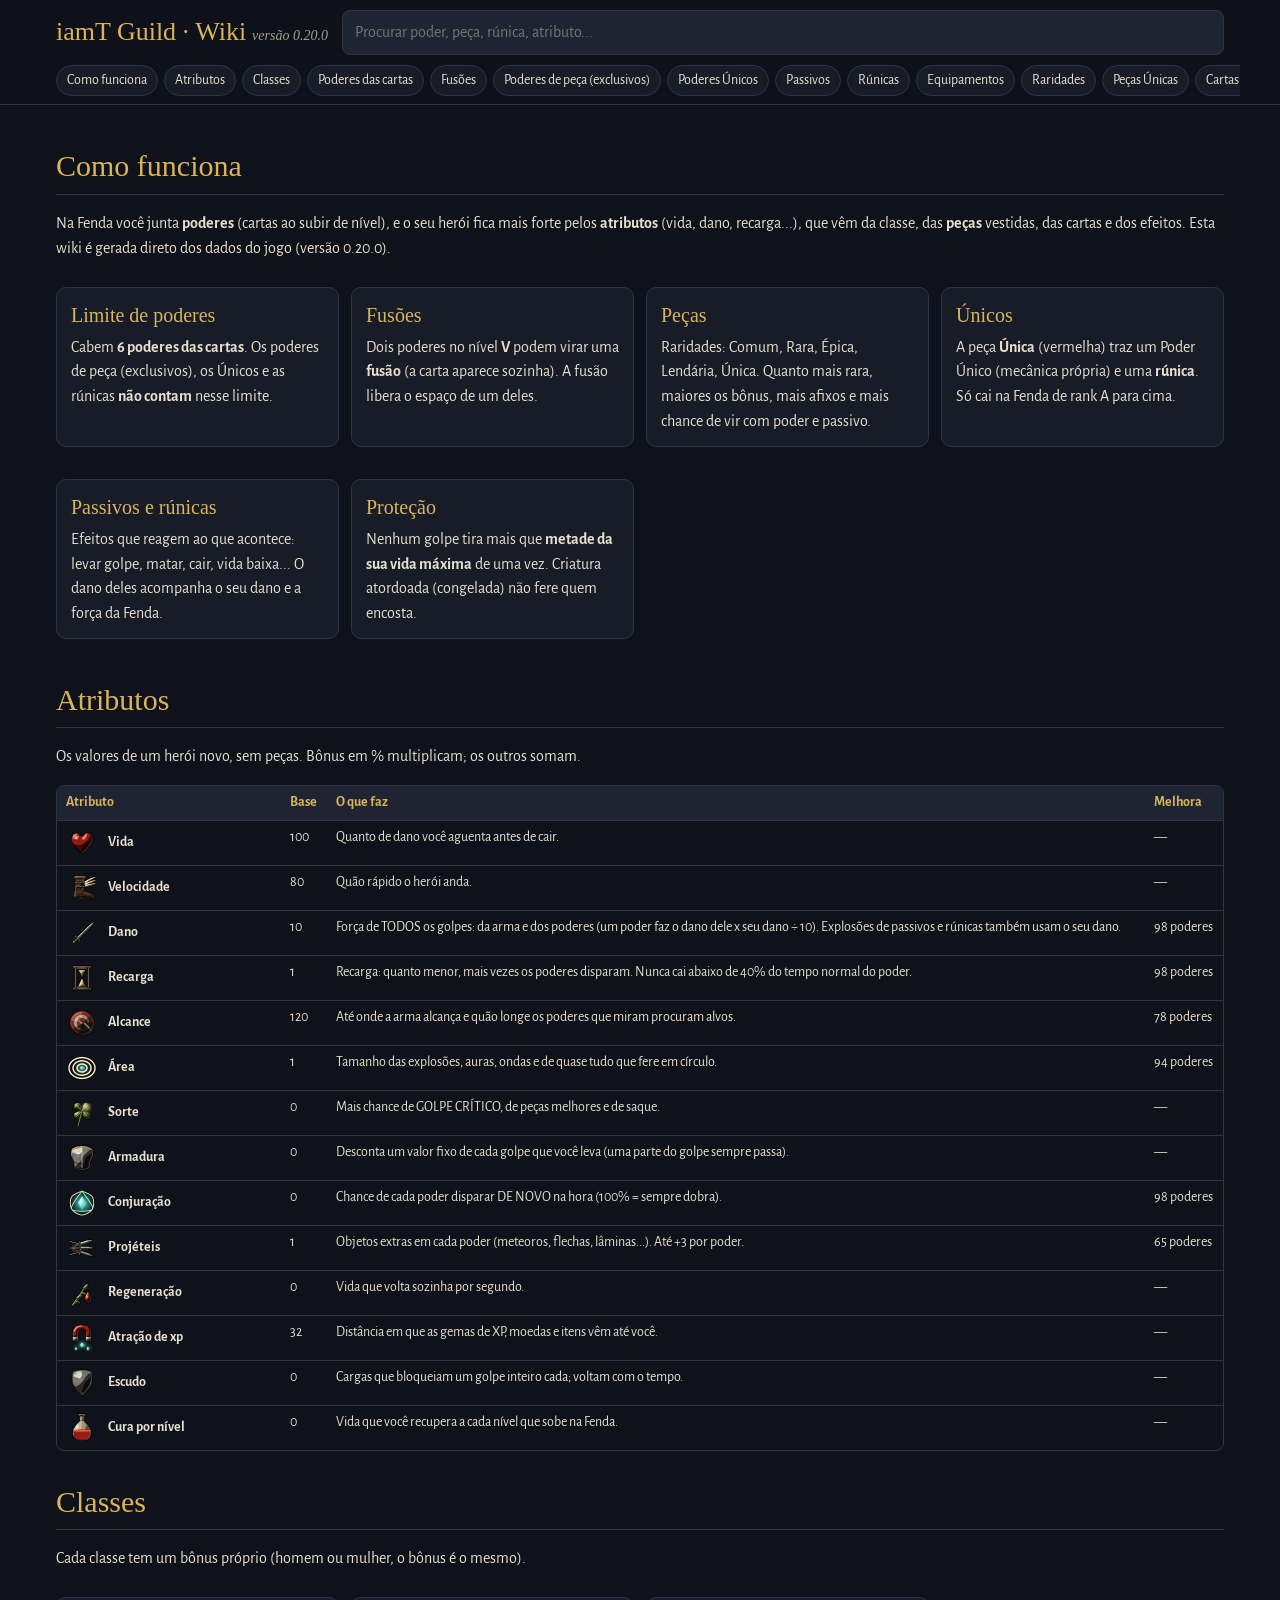
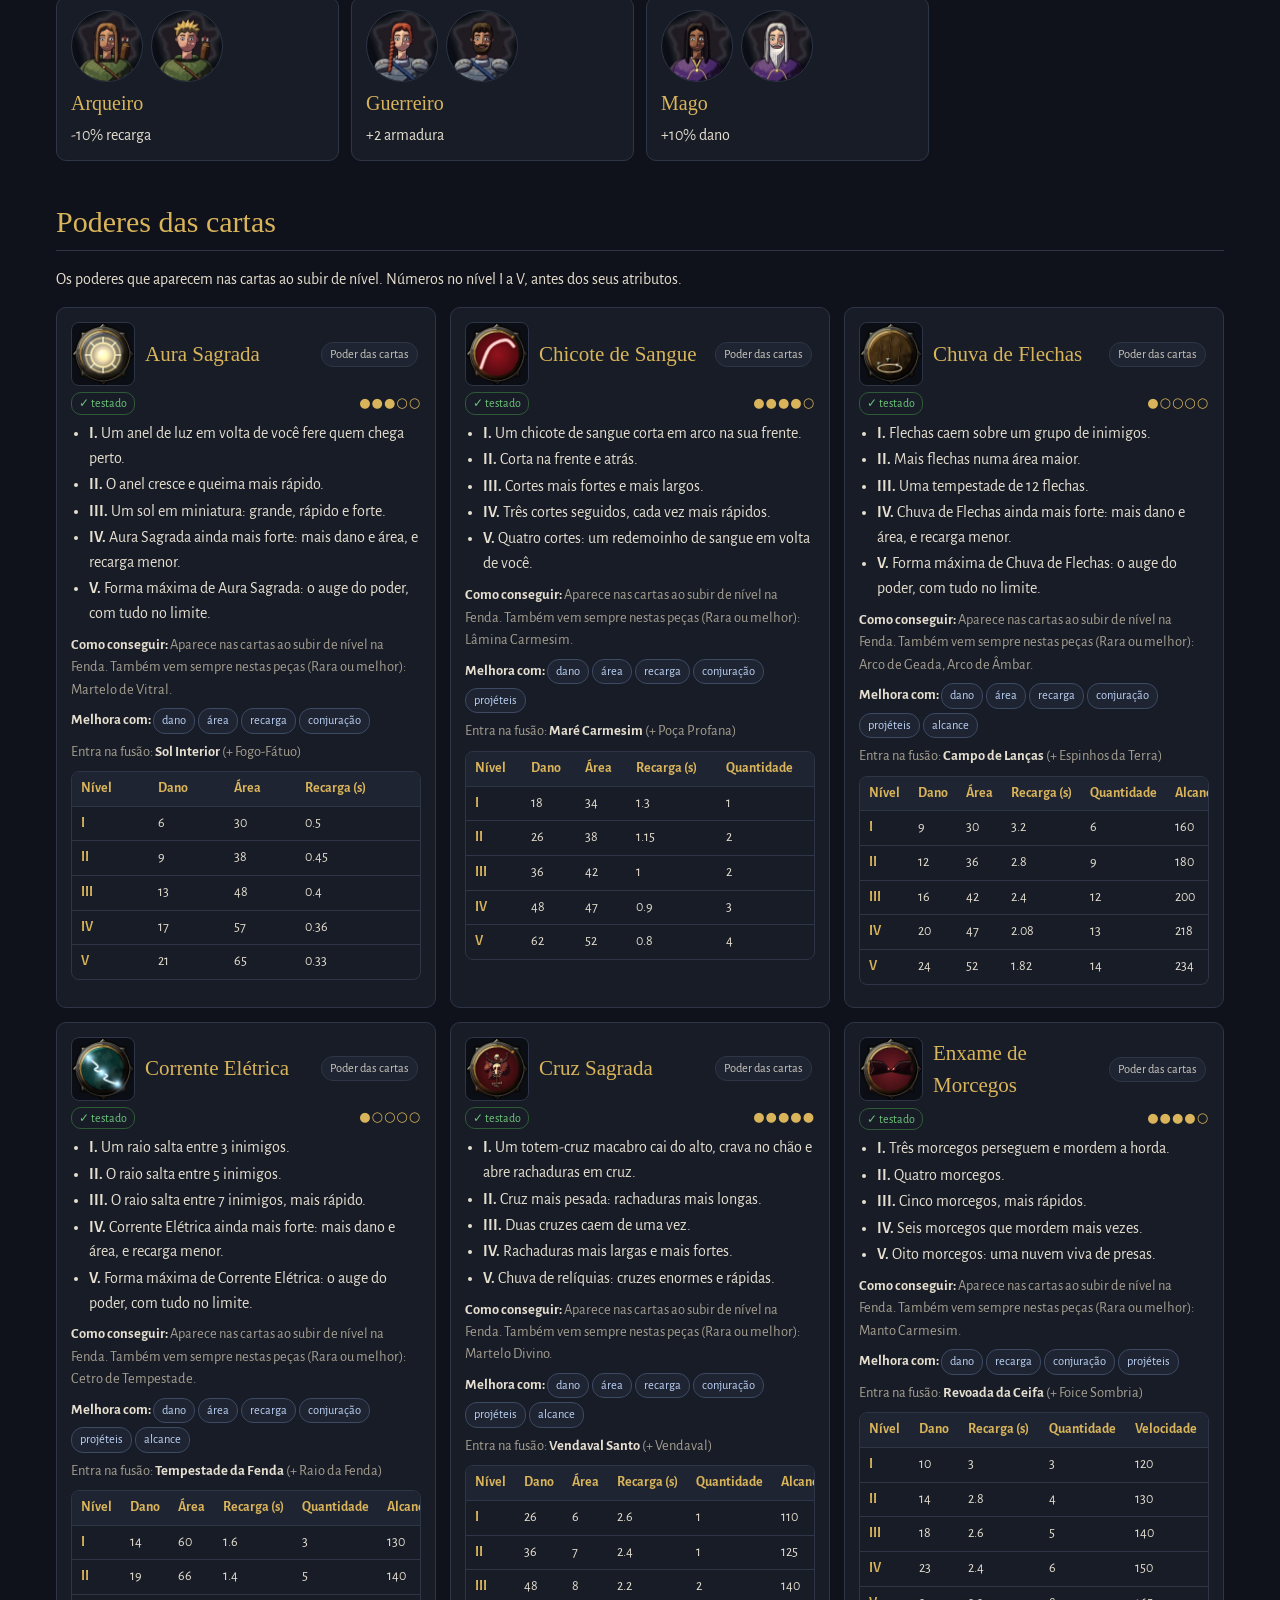
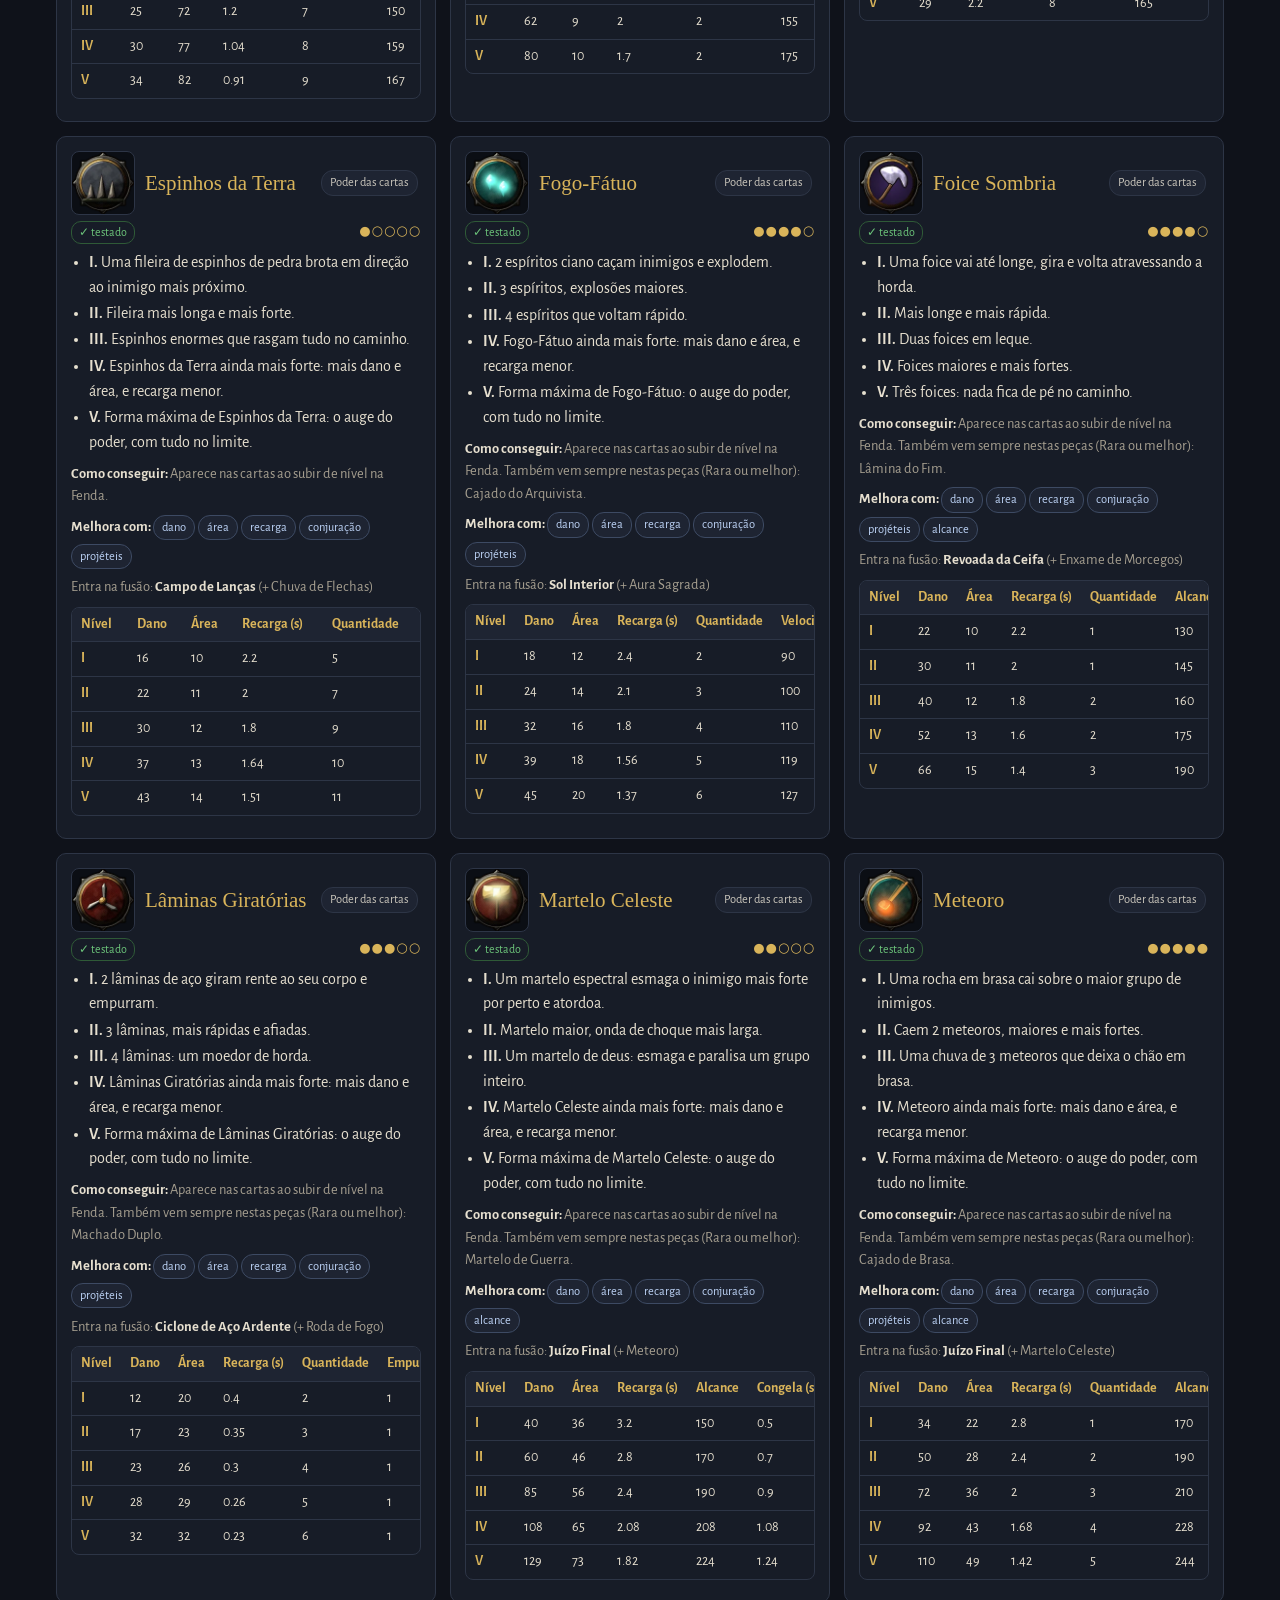
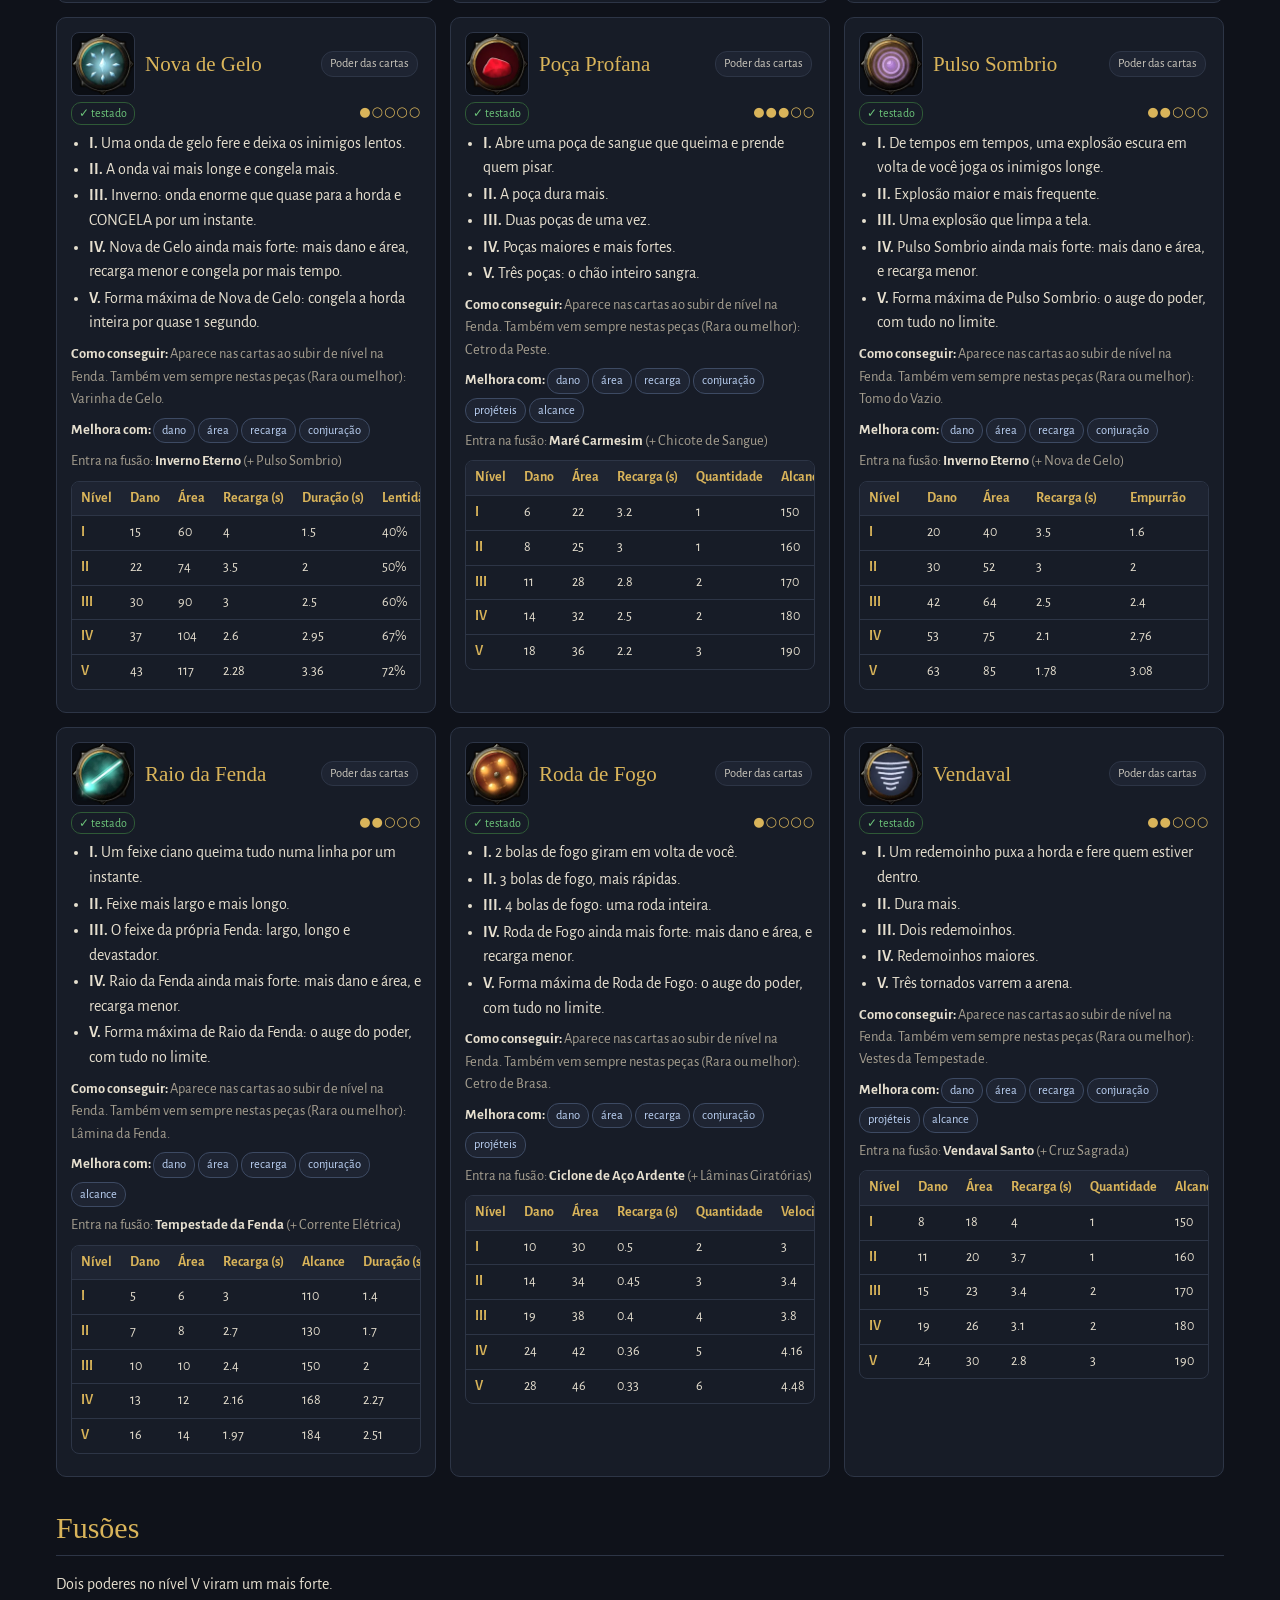
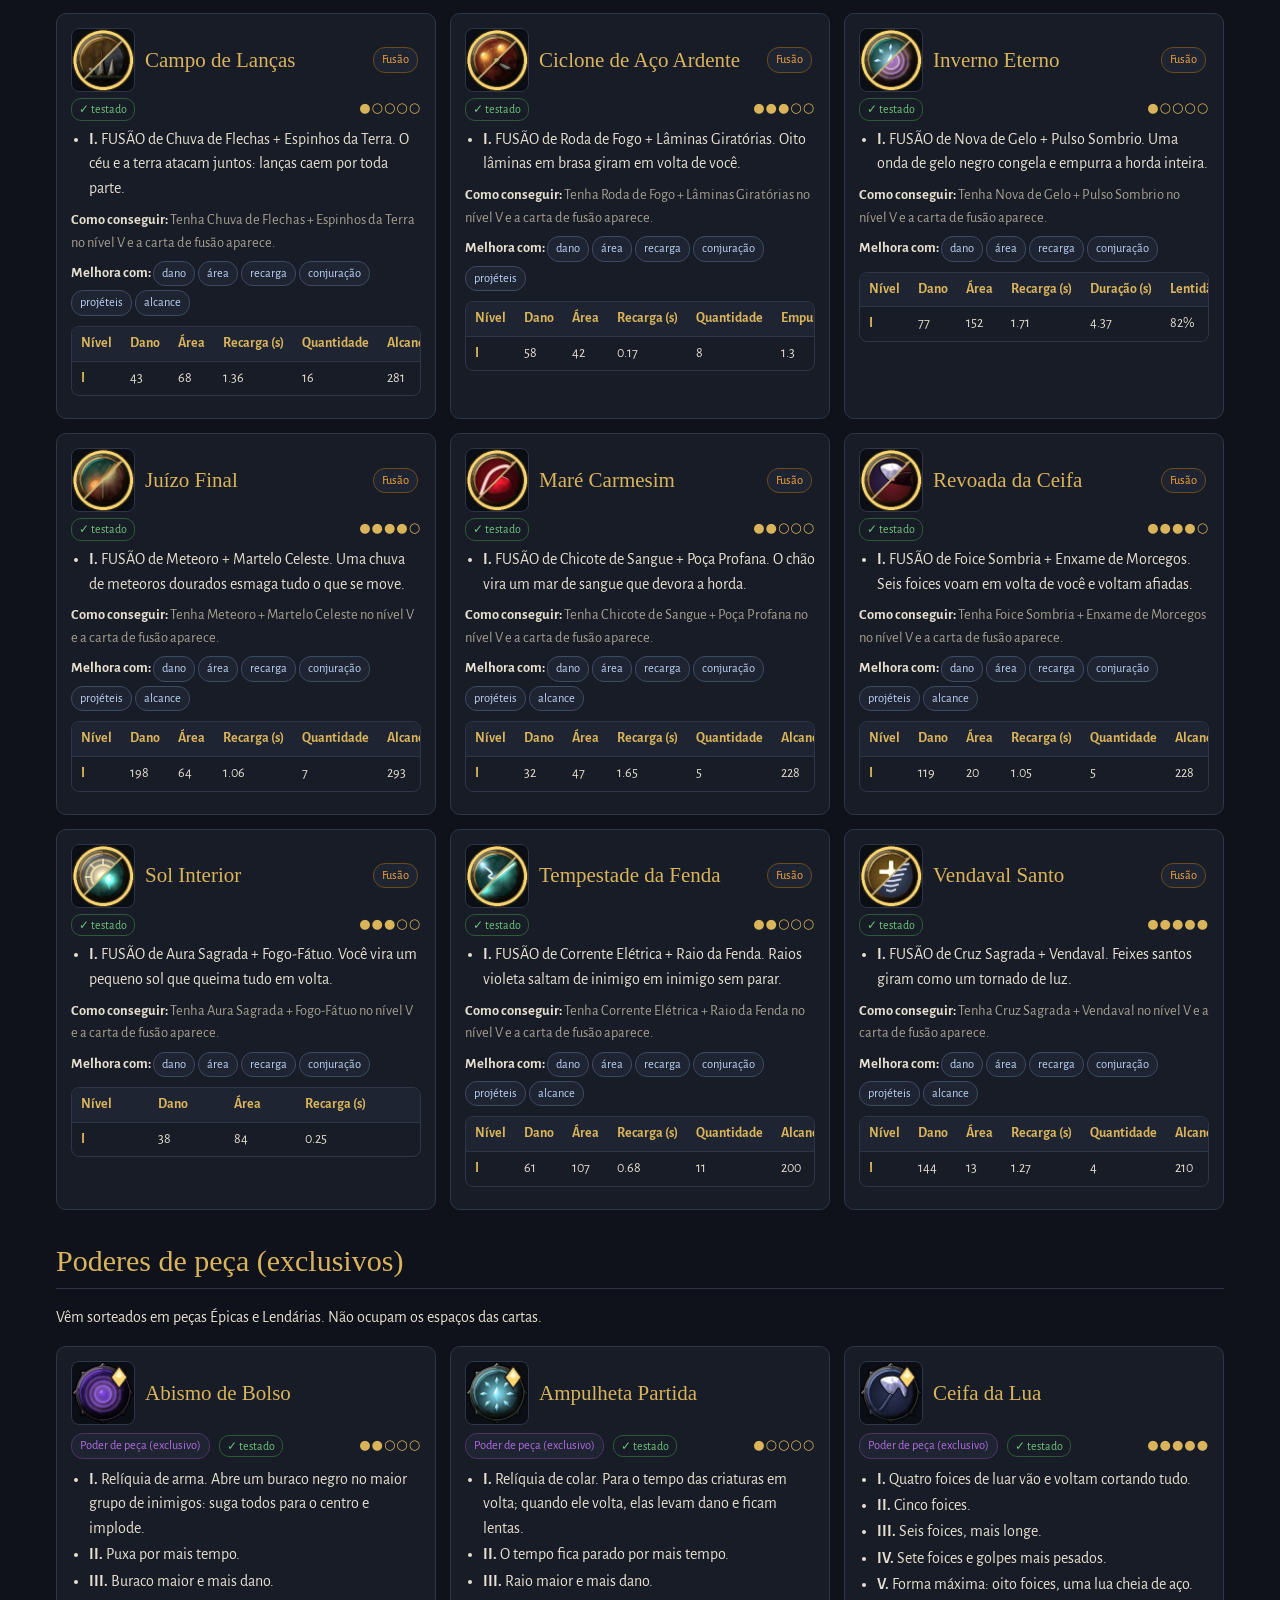
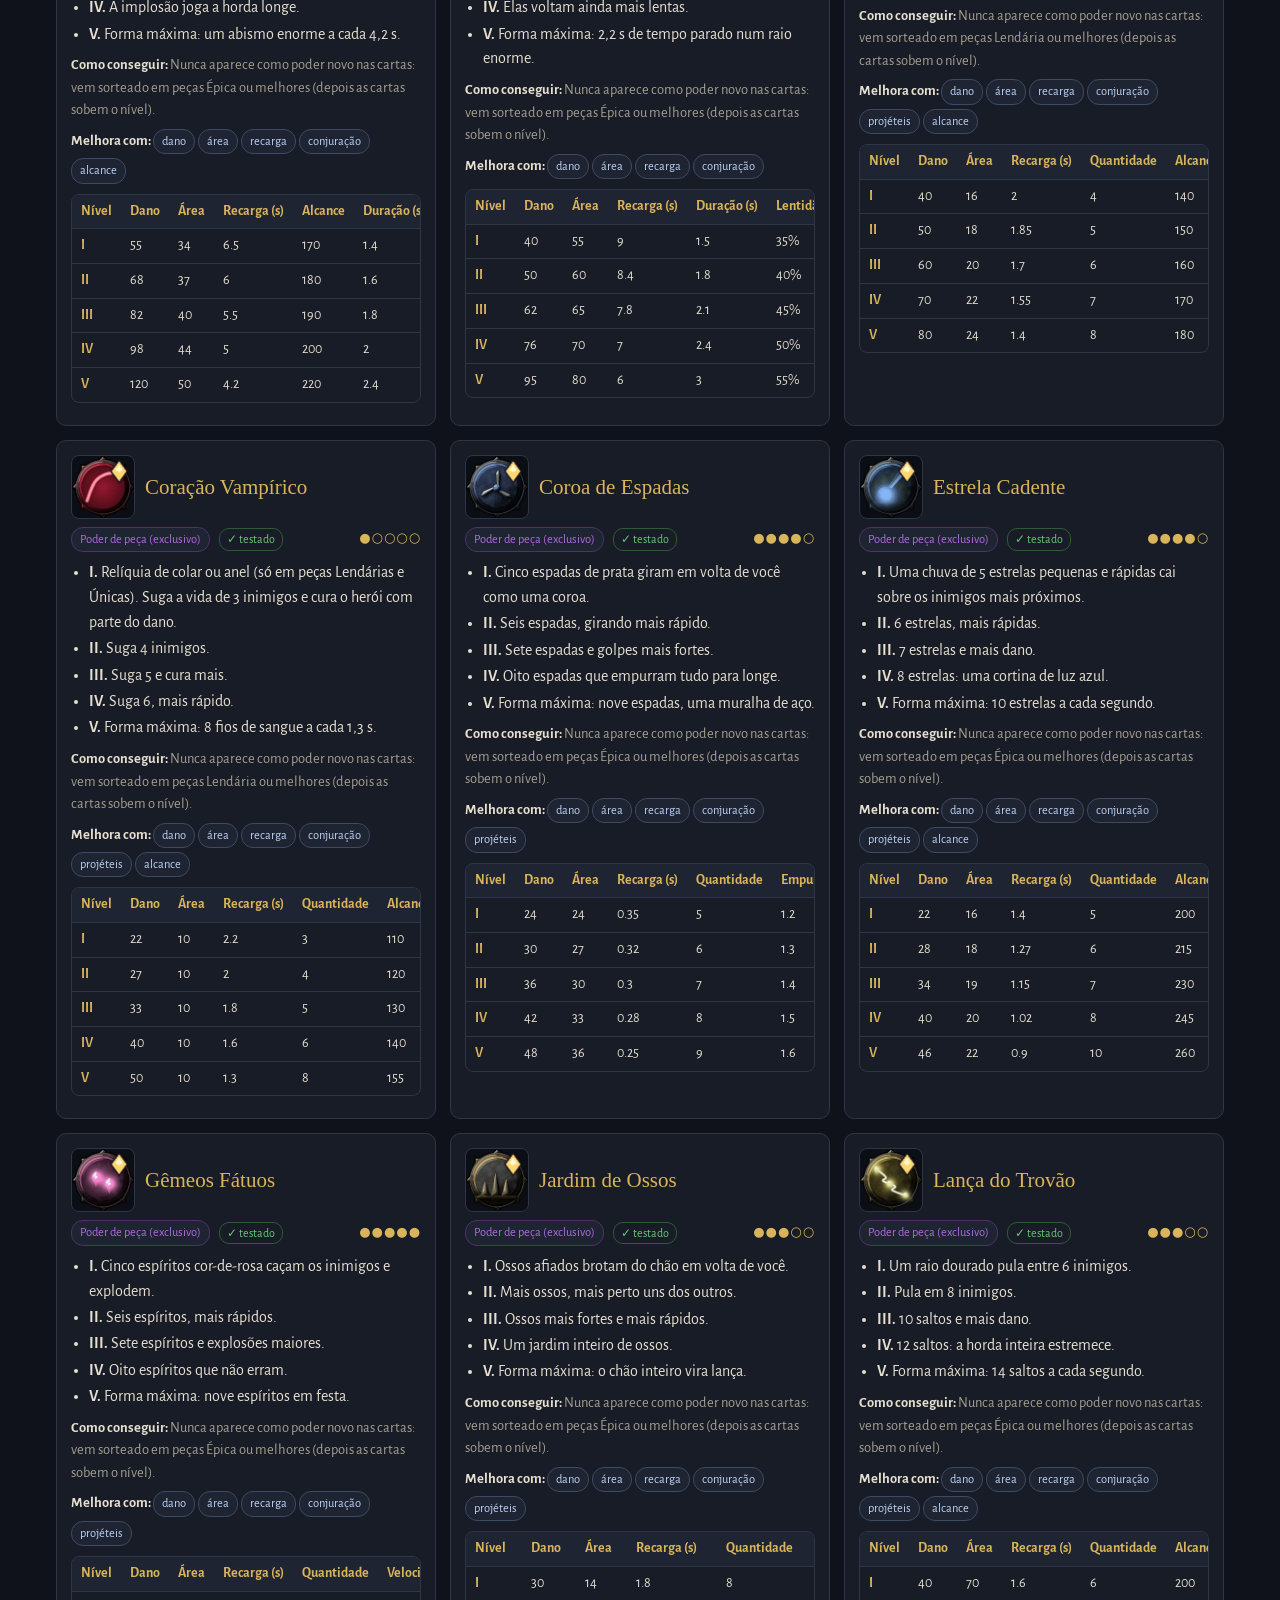
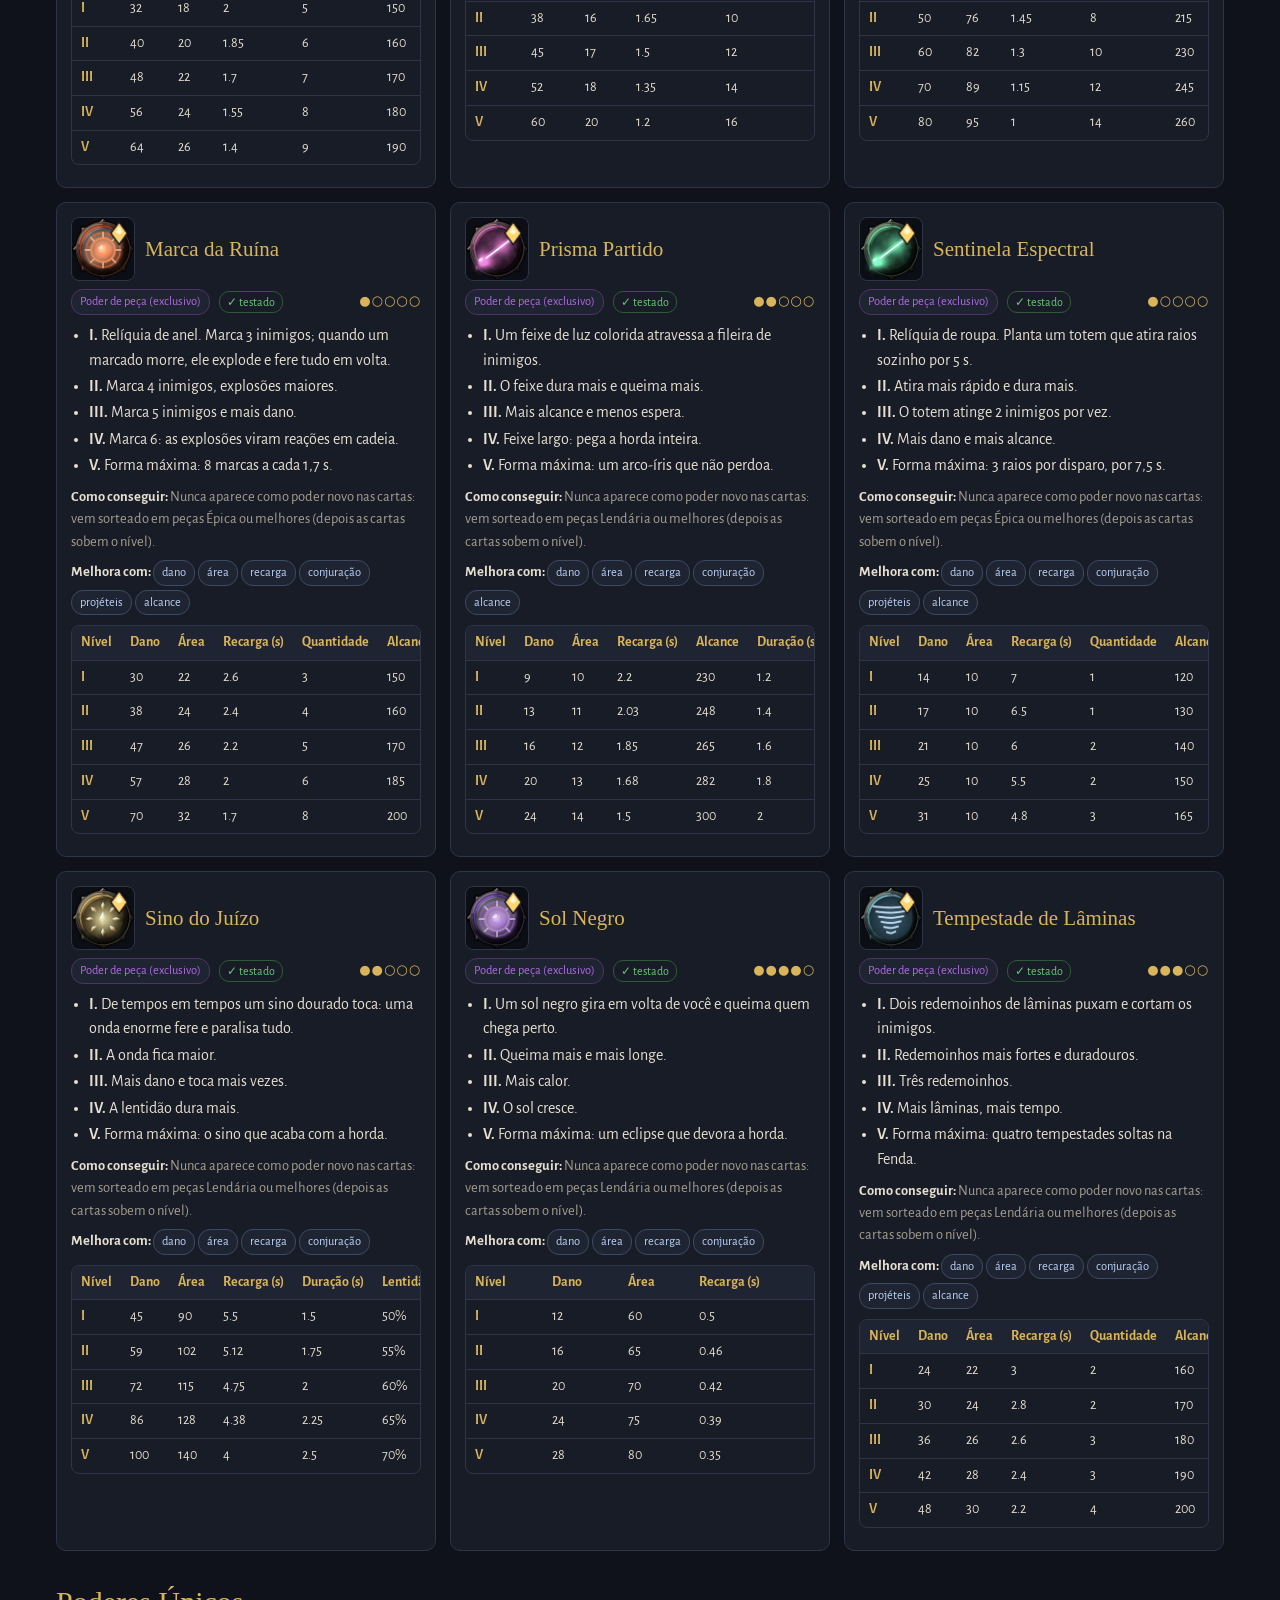
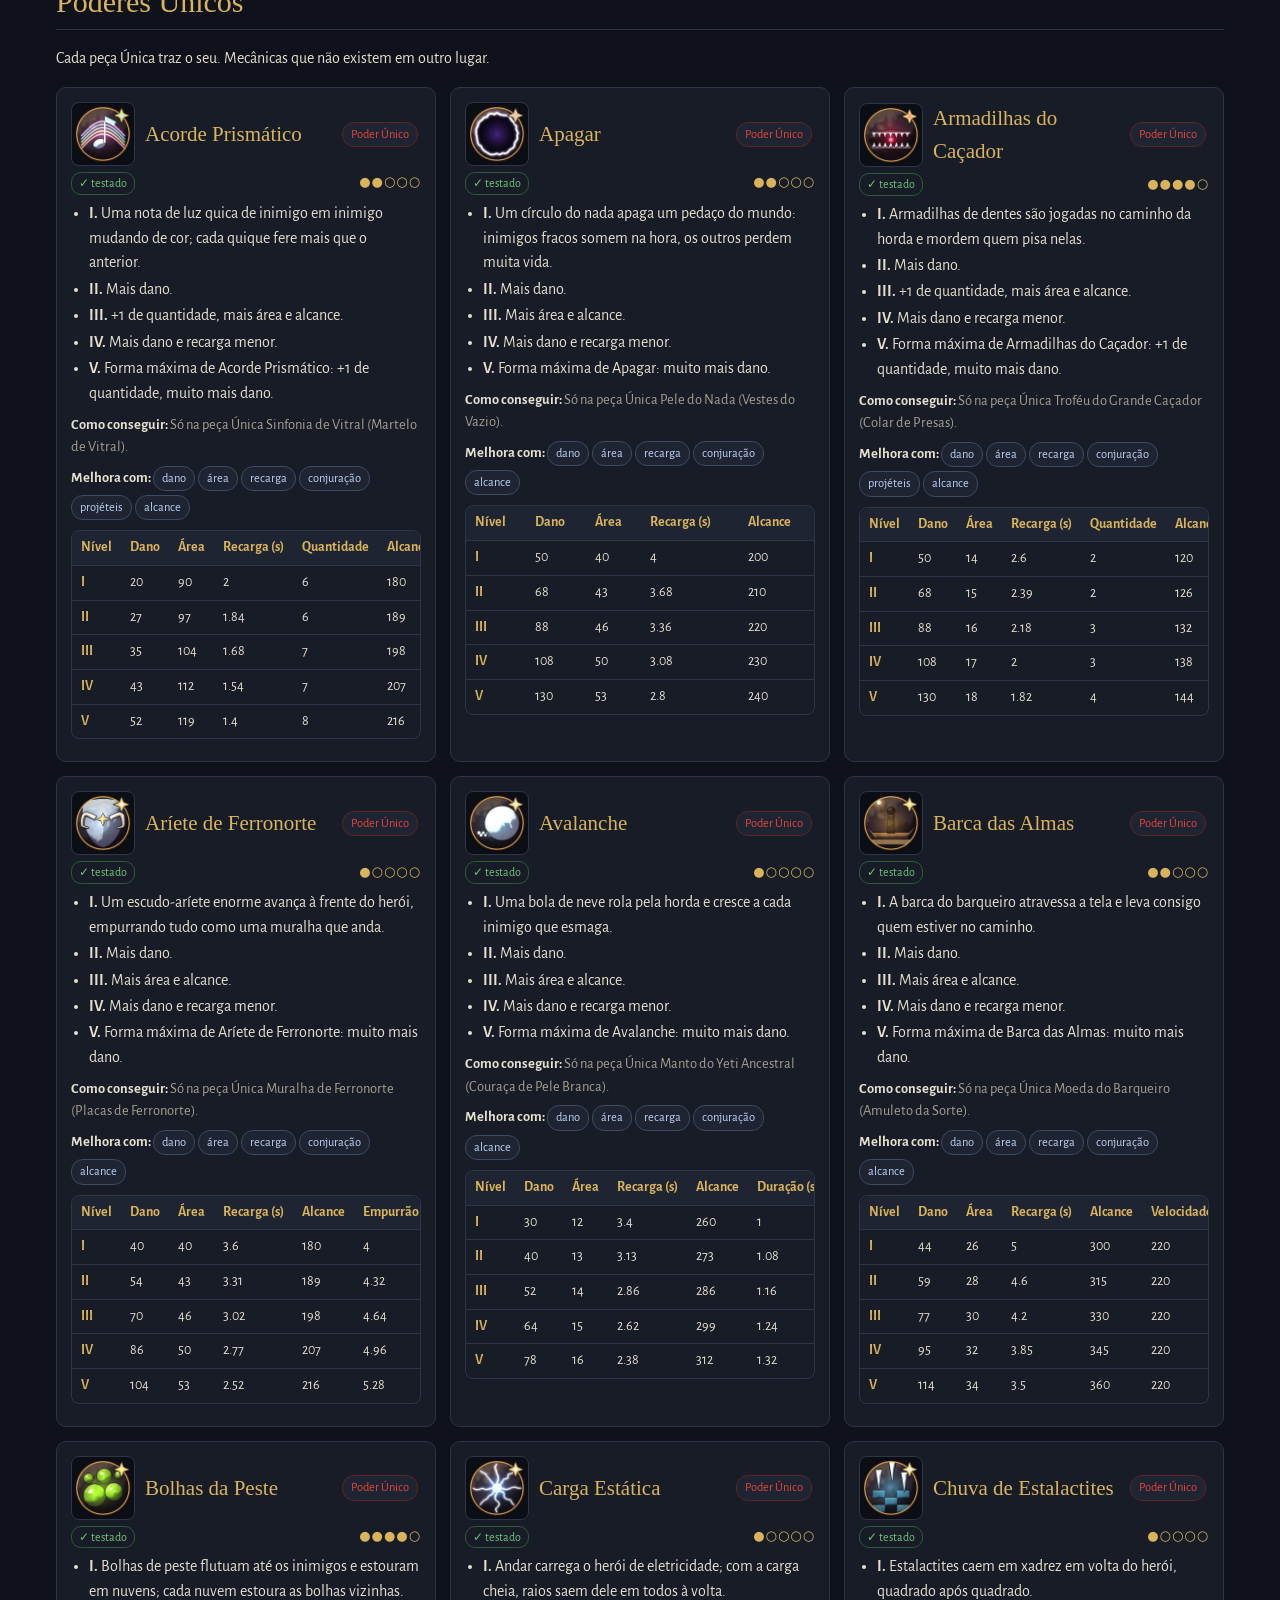
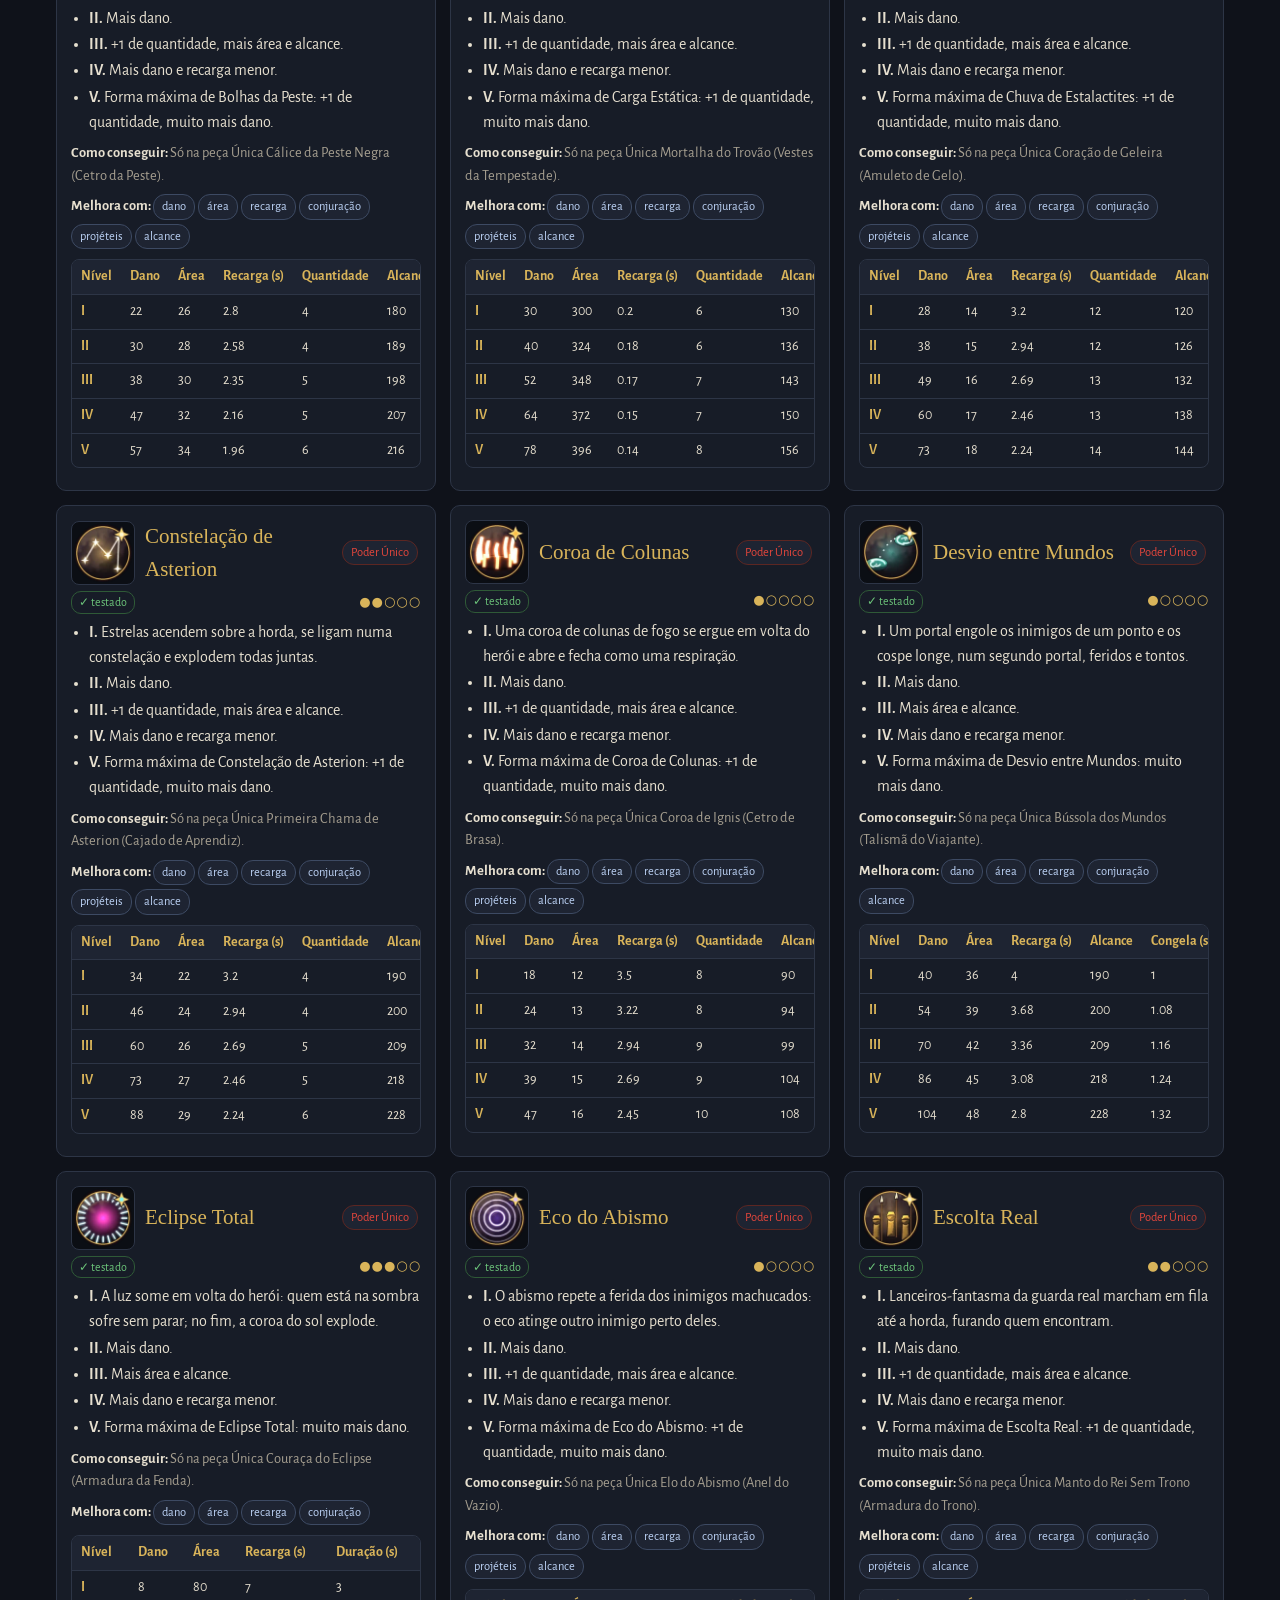
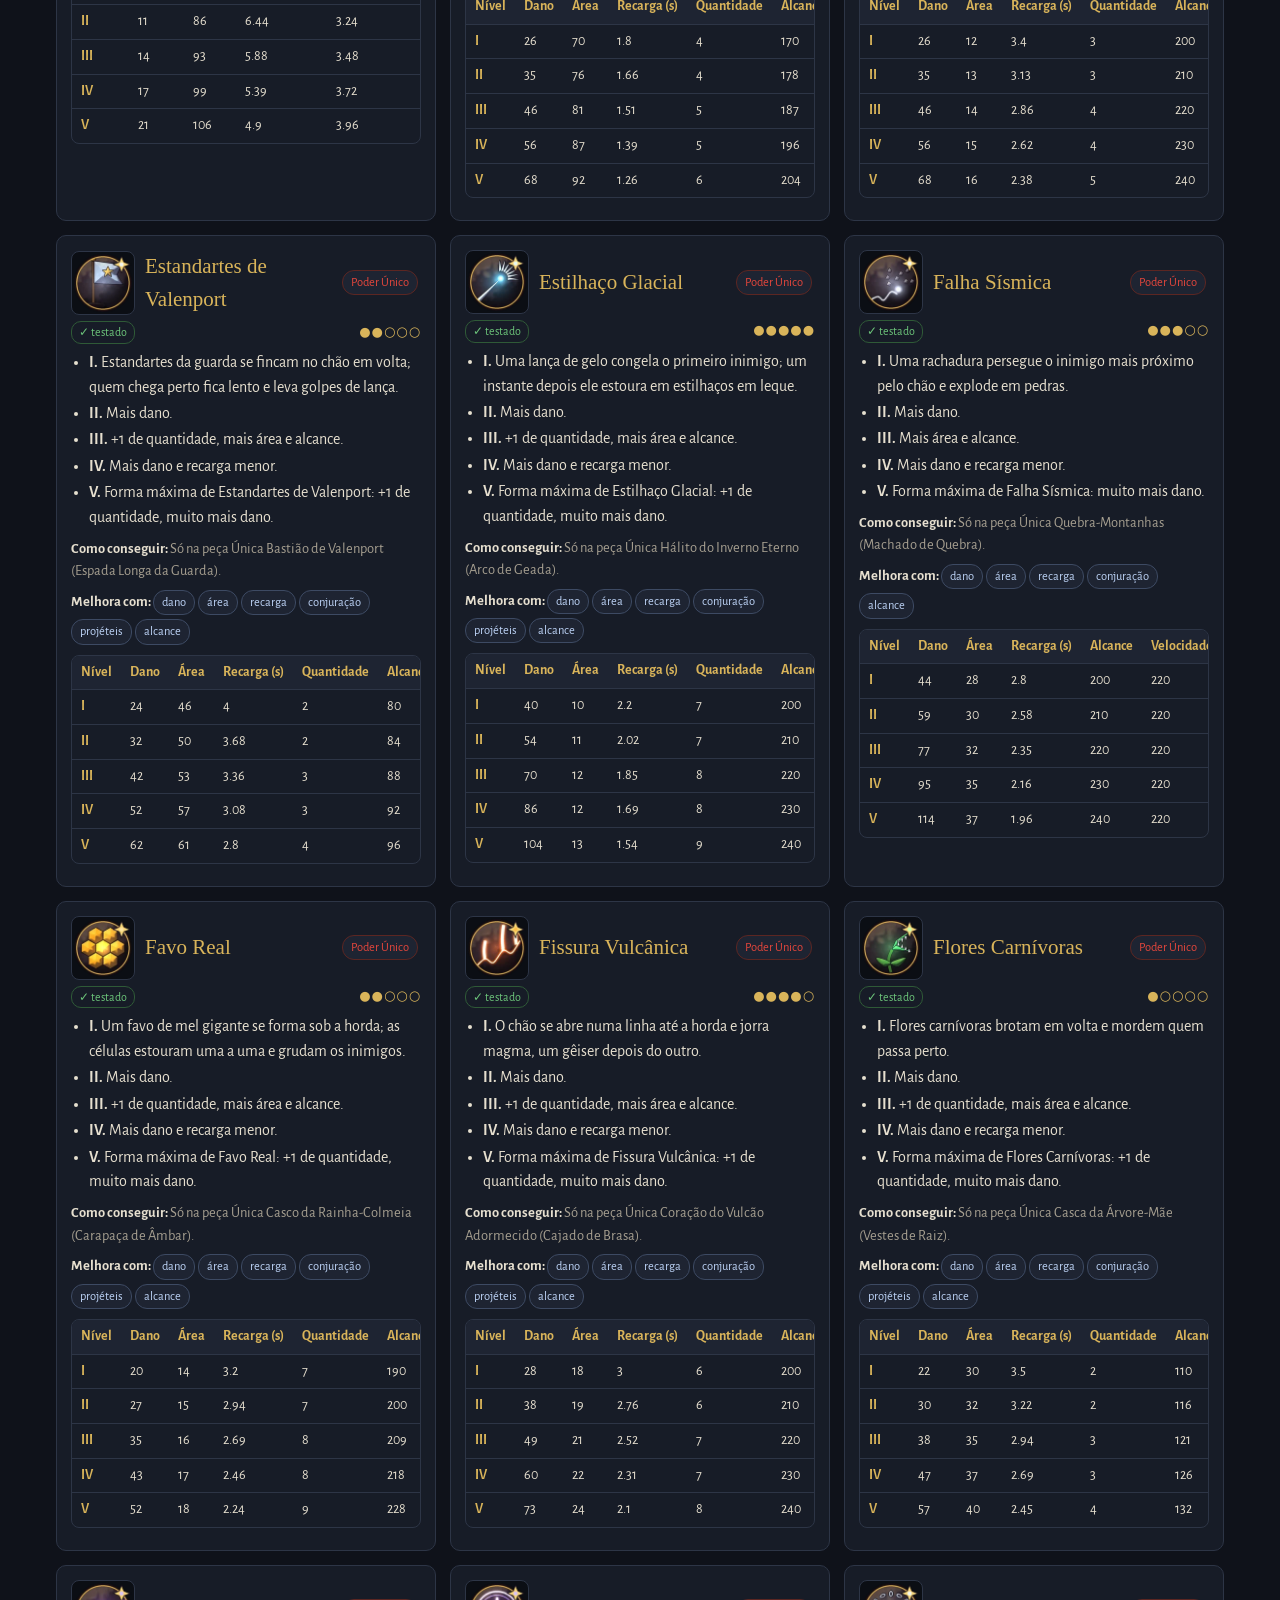
==== commit fdc9f99e: "Wiki 0.20.0" ====
--- a/iamtguild/wiki/index.html
+++ b/iamtguild/wiki/index.html
@@ -50,11 +50,11 @@
 footer{color:var(--suave);text-align:center;font-size:13px;padding:20px}
 @media (max-width:560px){.cards{grid-template-columns:1fr}.topo h1 small{display:none}section>h2{font-size:25px}}
 </style></head><body>
-<div class="topo"><div class="in"><h1>iamT Guild · Wiki<small>versão 0.19.4</small></h1>
+<div class="topo"><div class="in"><h1>iamT Guild · Wiki<small>versão 0.20.0</small></h1>
 <input id="busca" type="search" placeholder="Procurar poder, peça, rúnica, atributo..." autocomplete="off"></div><nav><a href='#inicio'>Como funciona</a><a href='#atributos'>Atributos</a><a href='#herois'>Classes</a><a href='#comum'>Poderes das cartas</a><a href='#fusao'>Fusões</a><a href='#peca'>Poderes de peça (exclusivos)</a><a href='#unico'>Poderes Únicos</a><a href='#passivos'>Passivos</a><a href='#runicas'>Rúnicas</a><a href='#equipamentos'>Equipamentos</a><a href='#raridades'>Raridades</a><a href='#unicos'>Peças Únicas</a><a href='#cartas'>Cartas de atributo</a><a href='#combinacoes'>Combinações</a></nav></div>
 <main><p id="nada">Nada encontrado.</p><section id='inicio'><h2>Como funciona</h2>
 <p>Na Fenda você junta <b>poderes</b> (cartas ao subir de nível), e o seu herói fica mais forte pelos <b>atributos</b> (vida, dano, recarga...),
-que vêm da classe, das <b>peças</b> vestidas, das cartas e dos efeitos. Esta wiki é gerada direto dos dados do jogo (versão 0.19.4).</p>
+que vêm da classe, das <b>peças</b> vestidas, das cartas e dos efeitos. Esta wiki é gerada direto dos dados do jogo (versão 0.20.0).</p>
 <div class="grade3">
 <div class="dica"><h4>Limite de poderes</h4><p>Cabem <b>6 poderes das cartas</b>. Os poderes de peça (exclusivos), os Únicos e as rúnicas <b>não contam</b> nesse limite.</p></div>
 <div class="dica"><h4>Fusões</h4><p>Dois poderes no nível <b>V</b> podem virar uma <b>fusão</b> (a carta aparece sozinha). A fusão libera o espaço de um deles.</p></div>
@@ -654,7 +654,7 @@
 <li>Projéteis extras: no máximo +3 em cada poder.</li><li>Recarga: nunca abaixo de 40% do tempo normal do poder.</li>
 <li>Conjuração: até 100% (o poder dispara duas vezes sempre).</li><li>Nenhum golpe tira mais que metade da sua vida máxima de uma vez.</li>
 <li>Vidas extras (Último Suspiro, Fênix, rúnicas de renascer) somam, uma vez por expedição cada.</li></ul></div></section></main>
-<footer>Gerada automaticamente a partir dos dados do jogo · iamT Guild 0.19.4</footer>
+<footer>Gerada automaticamente a partir dos dados do jogo · iamT Guild 0.20.0</footer>
 <script>
 (function(){
   var campo=document.getElementById('busca');var nada=document.getElementById('nada');
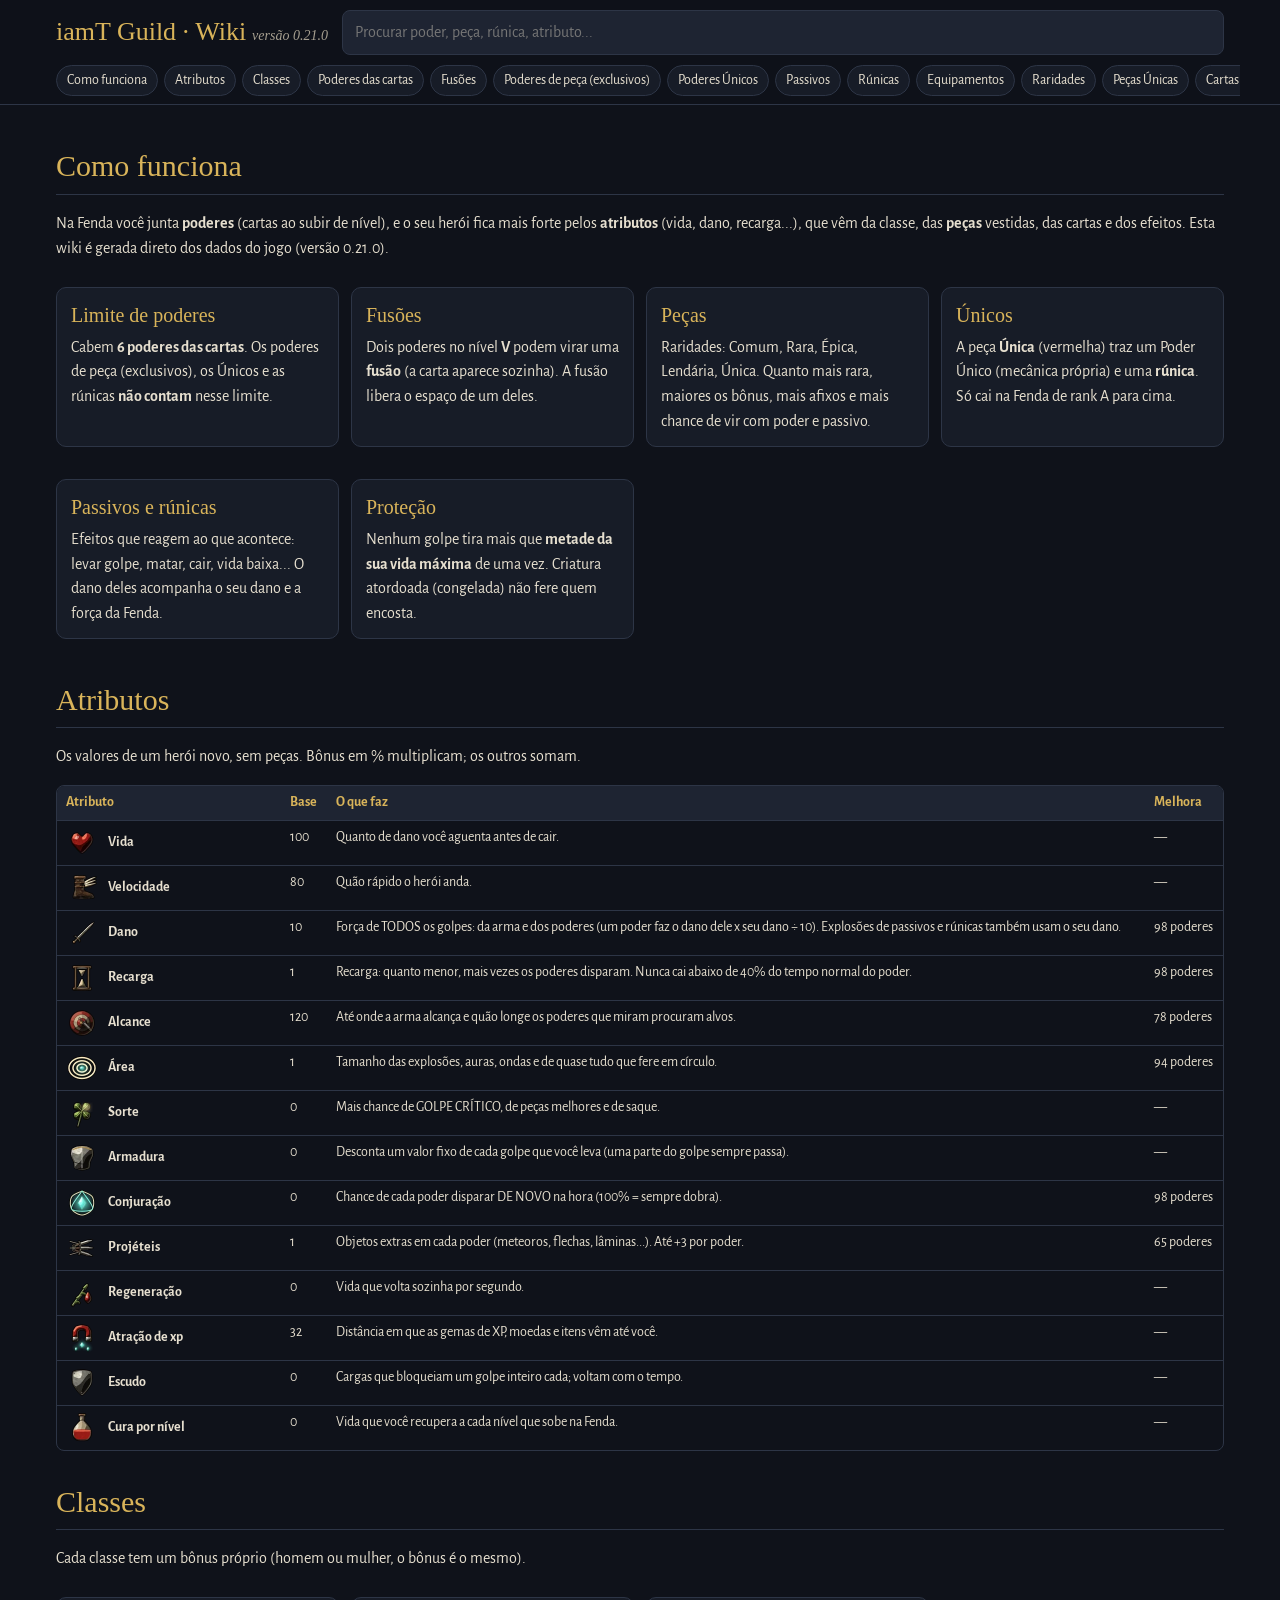
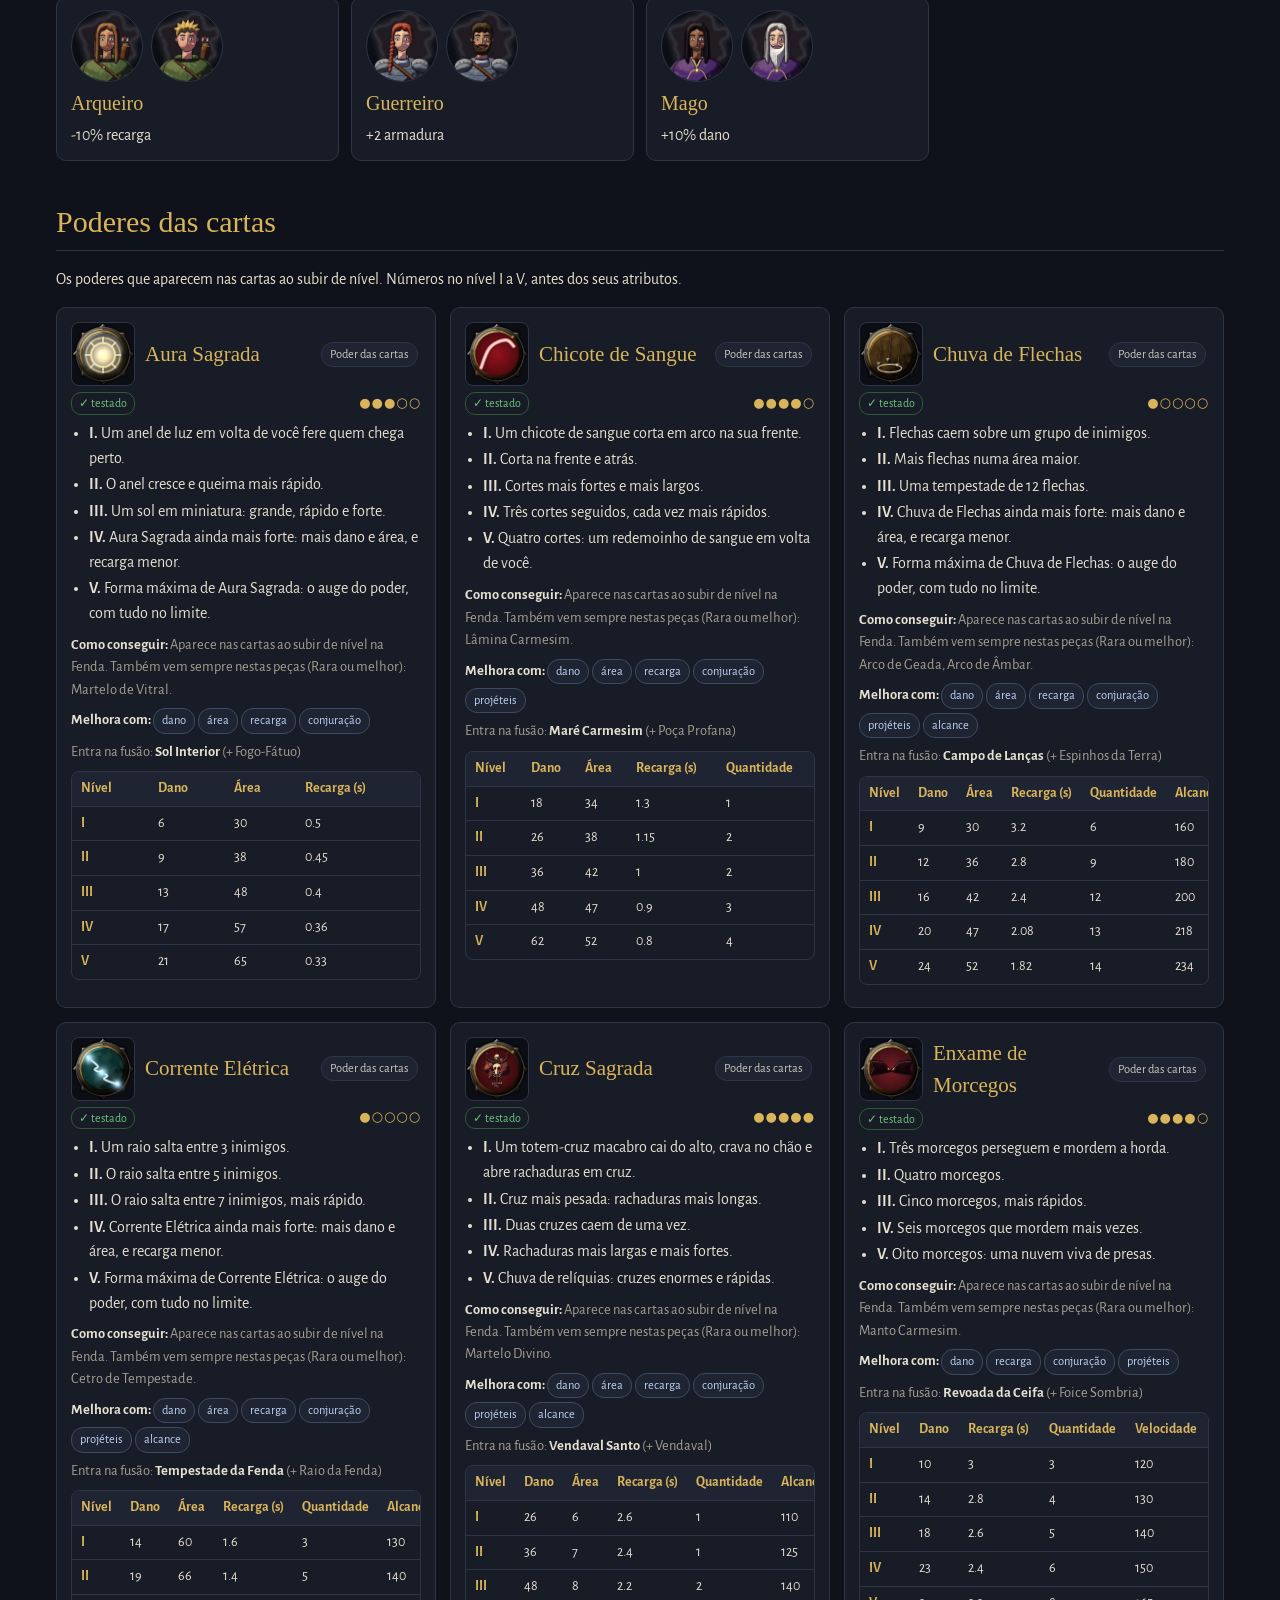
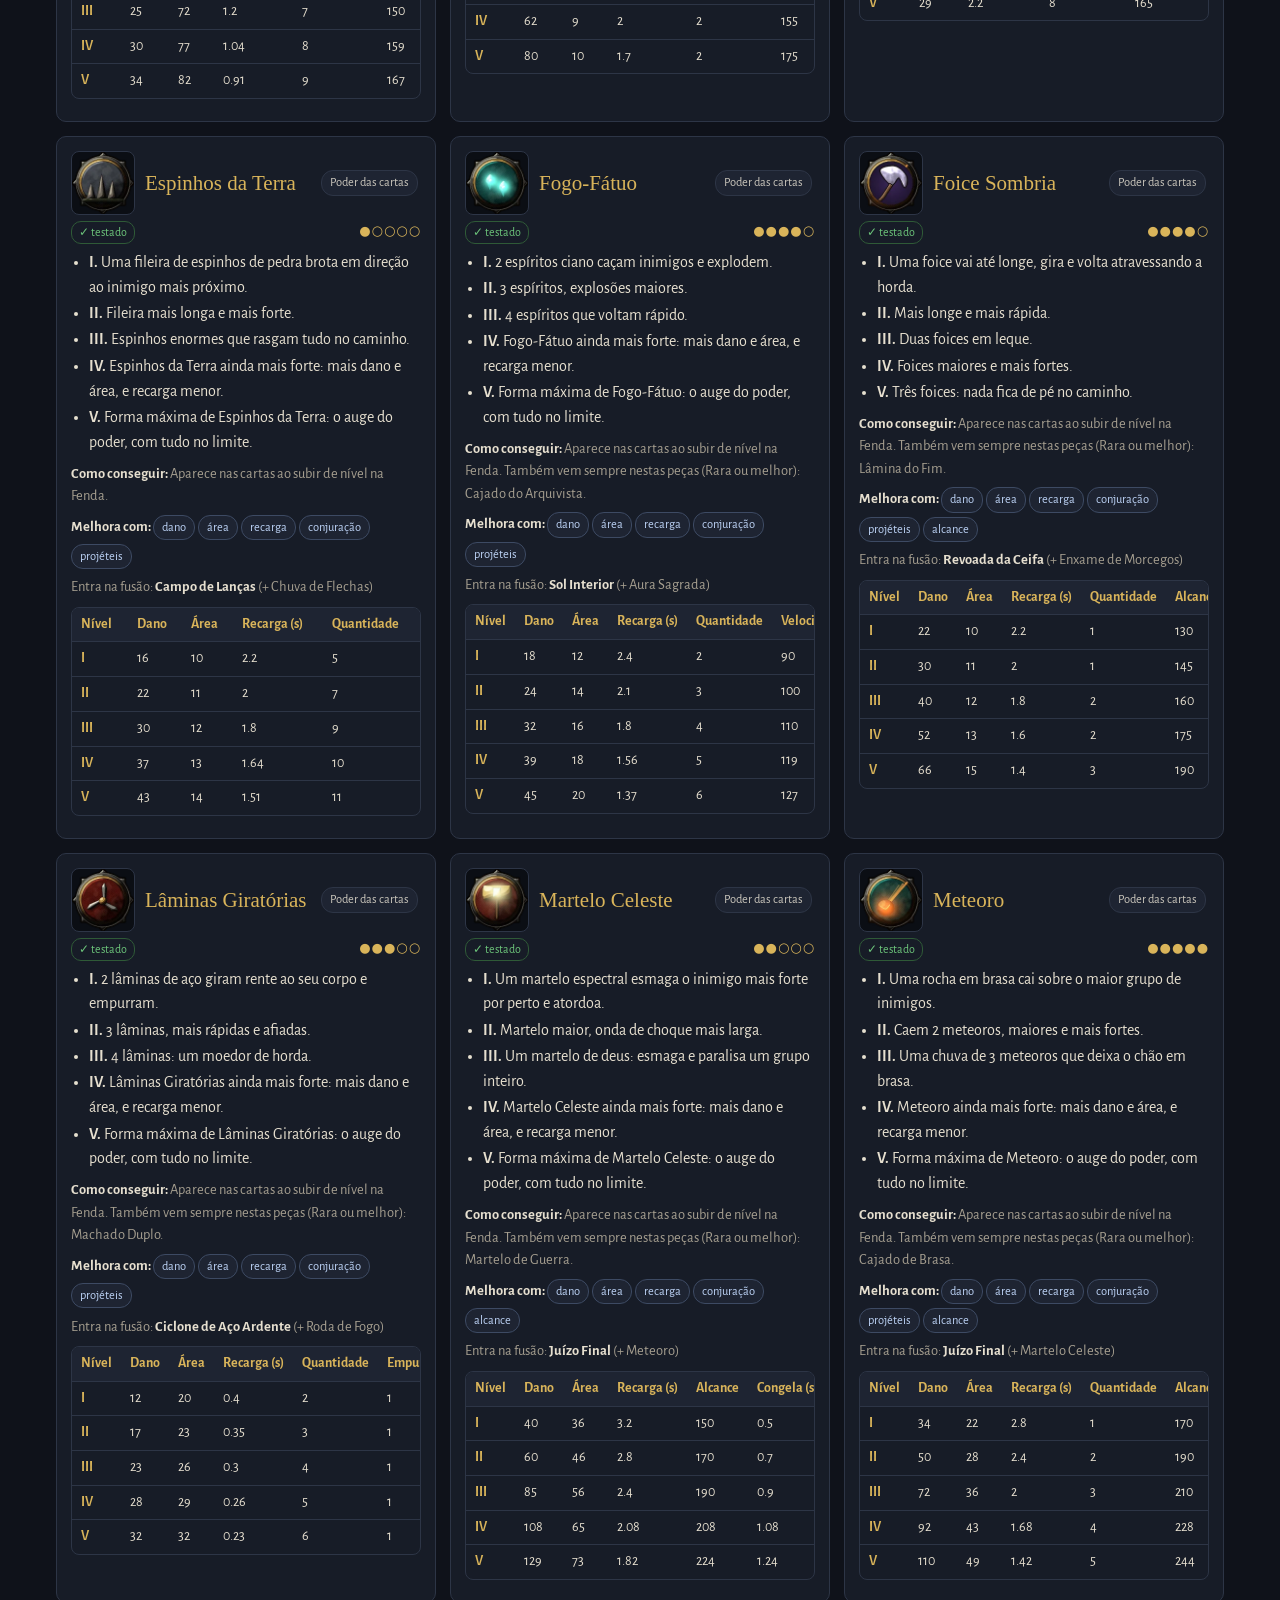
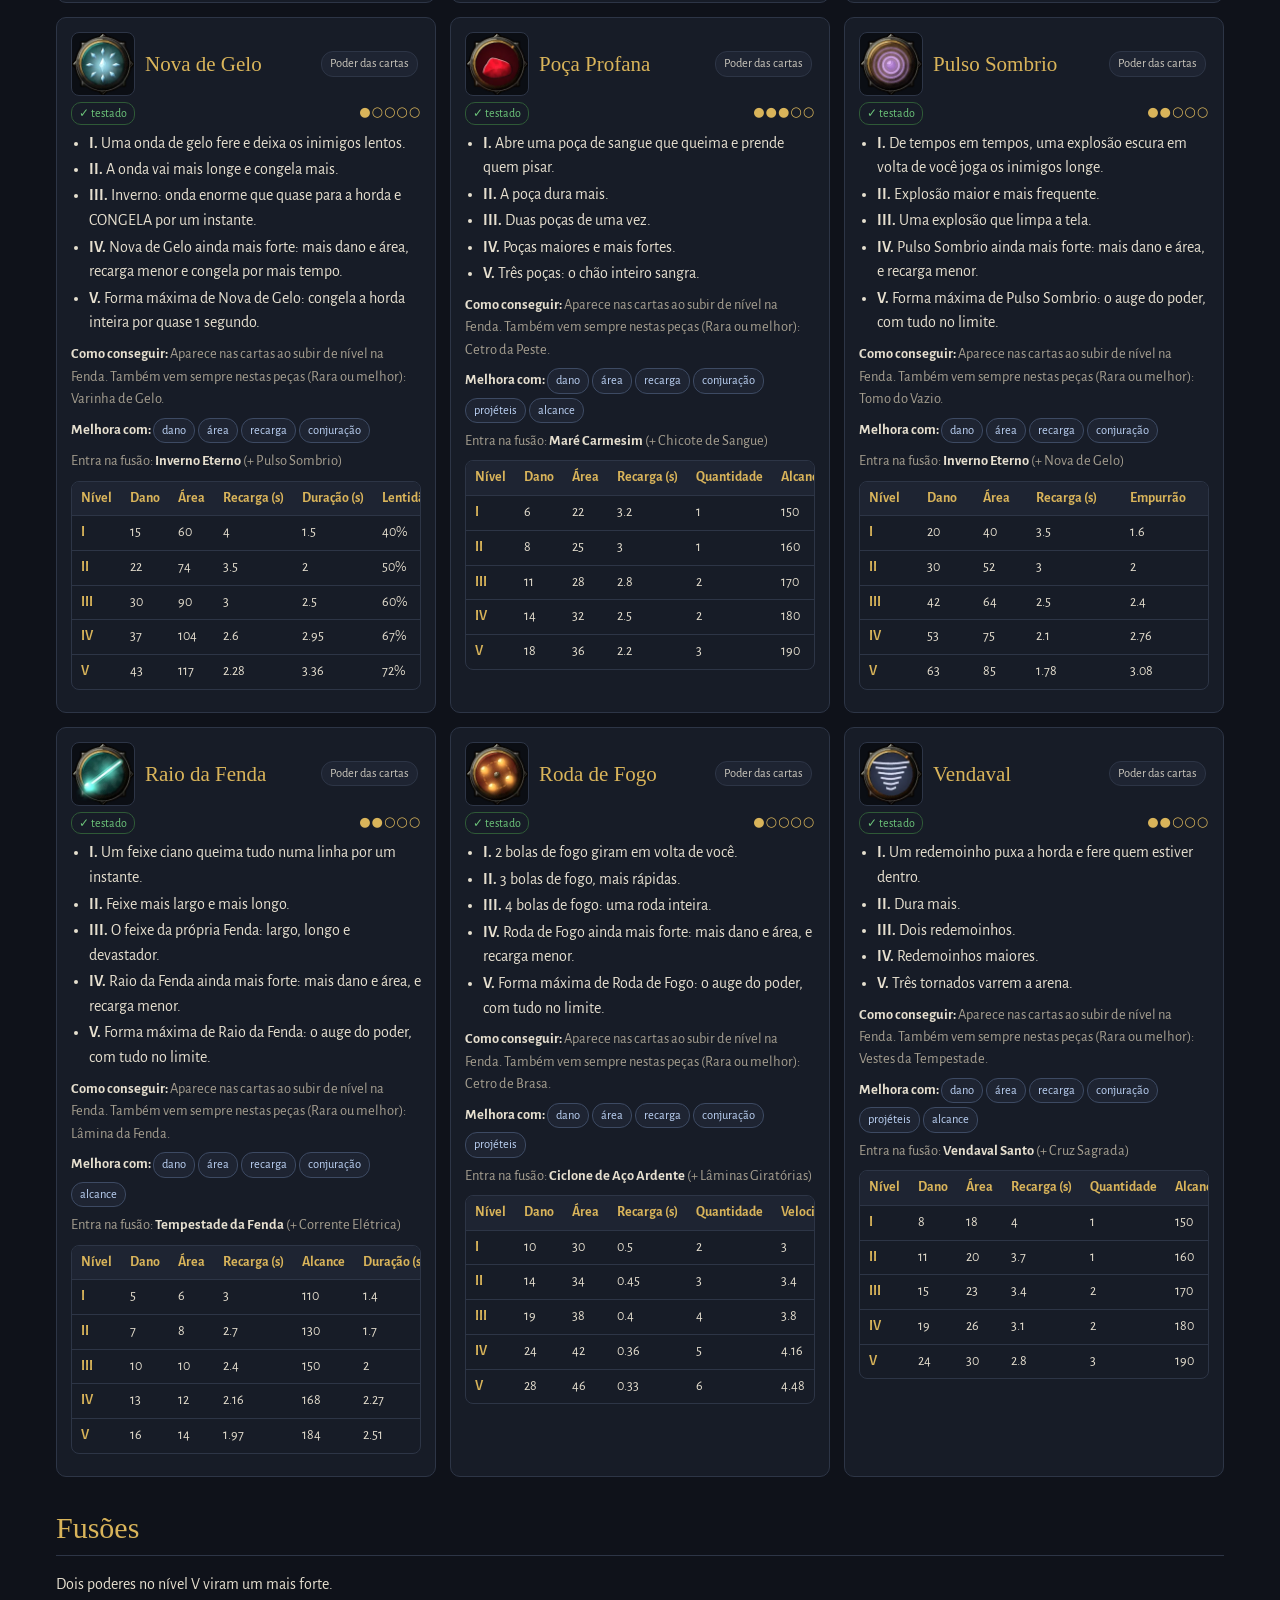
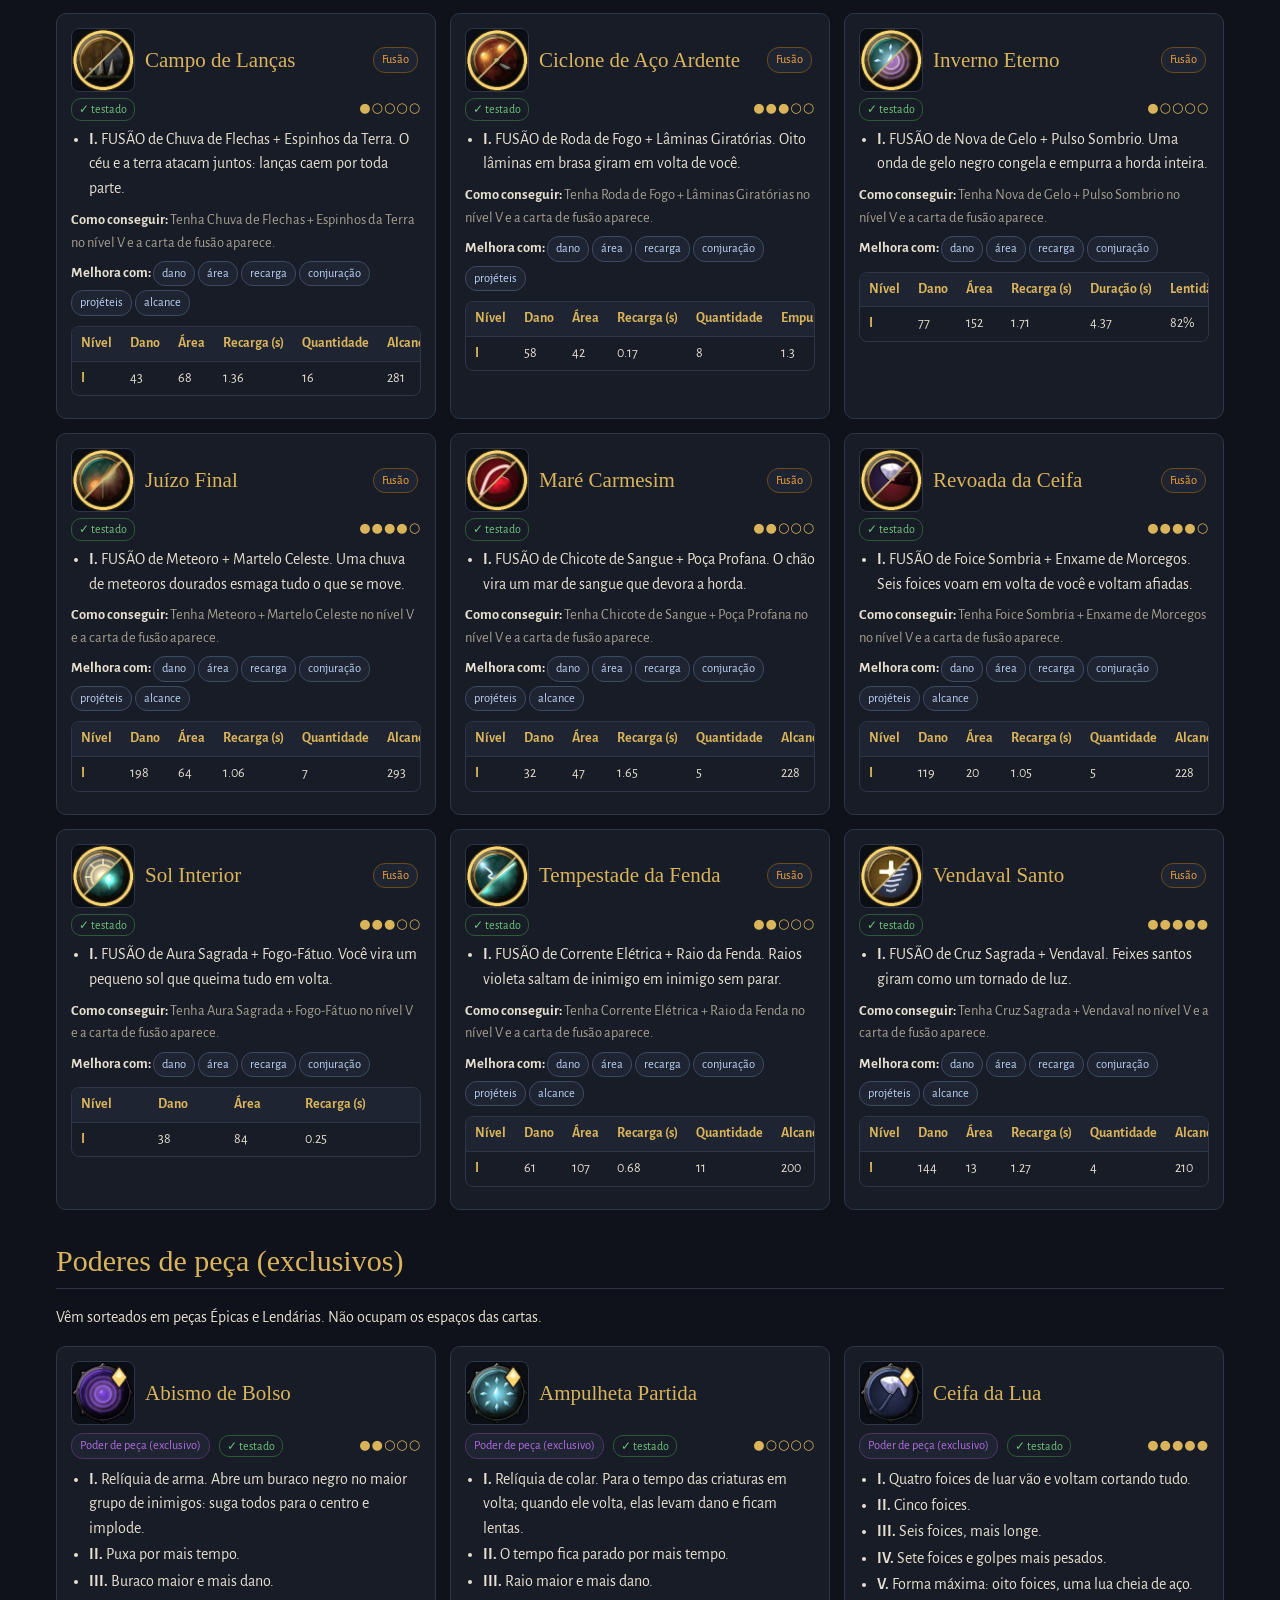
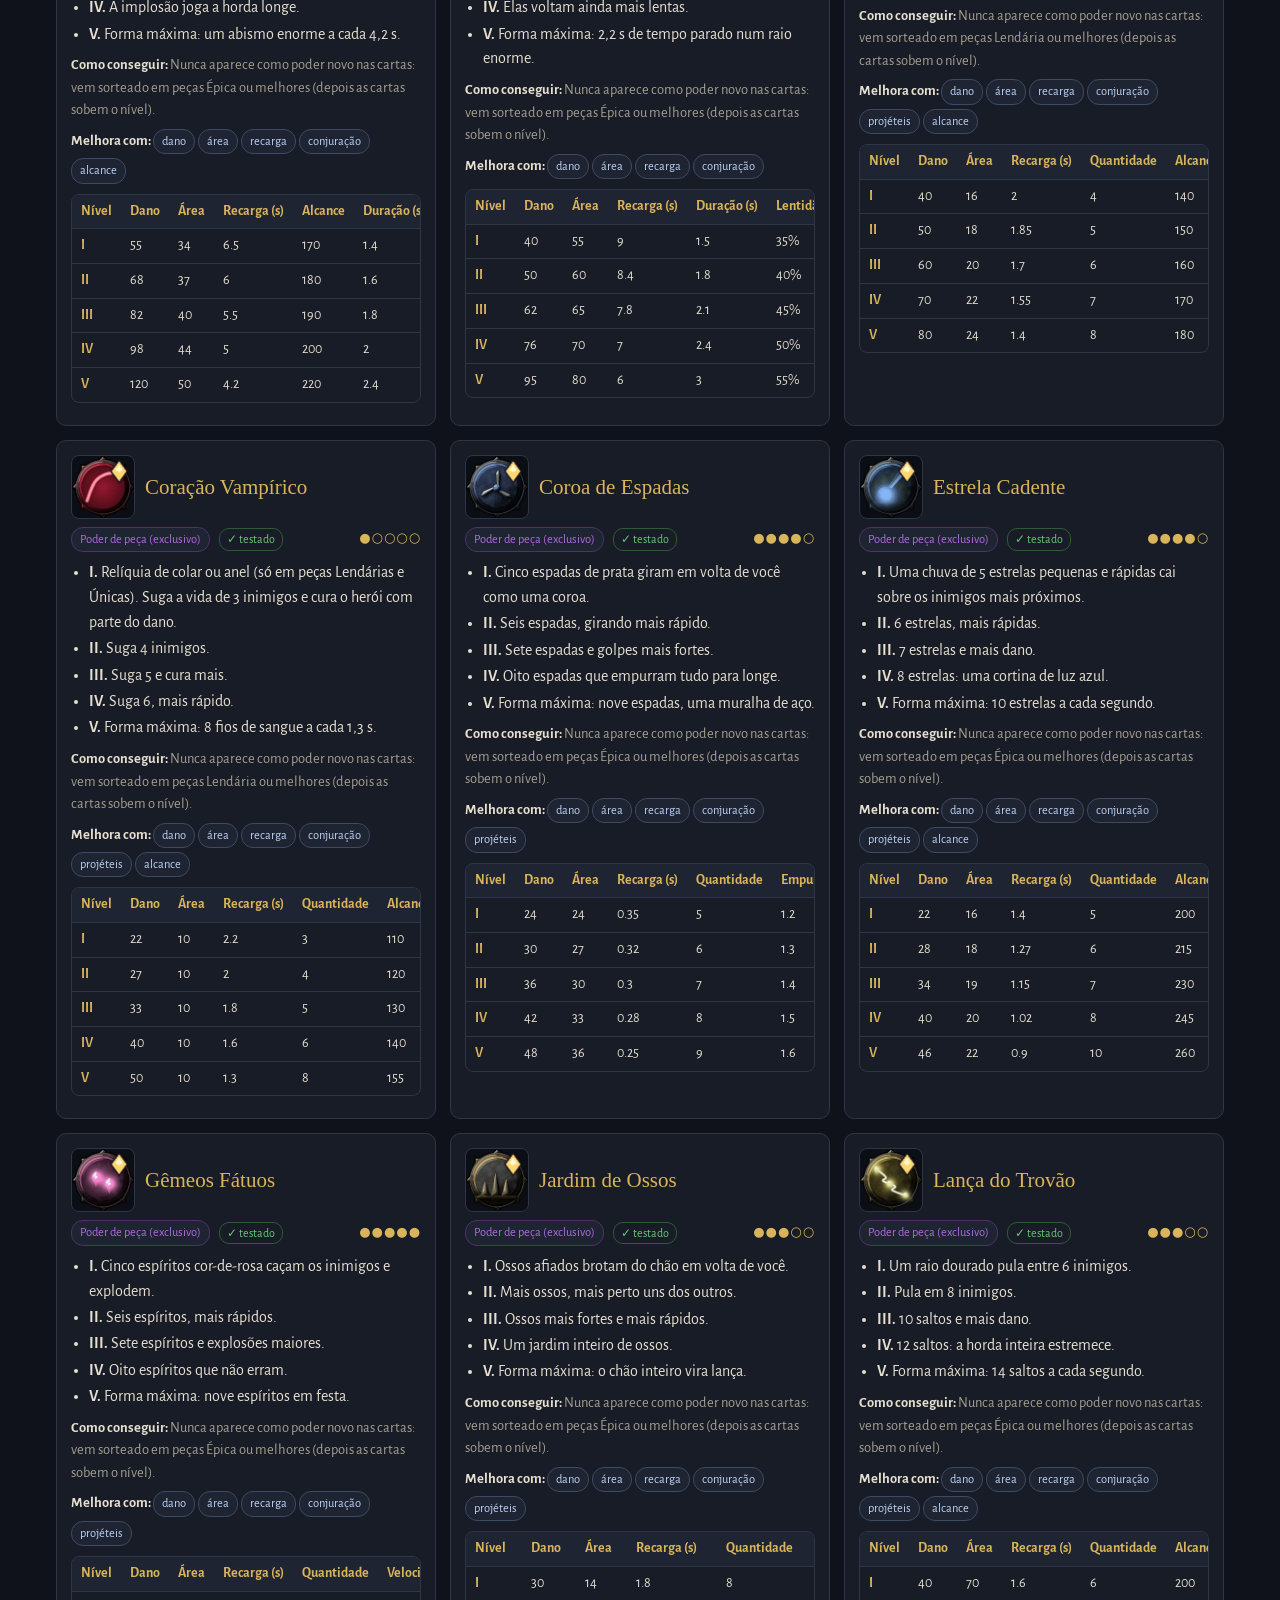
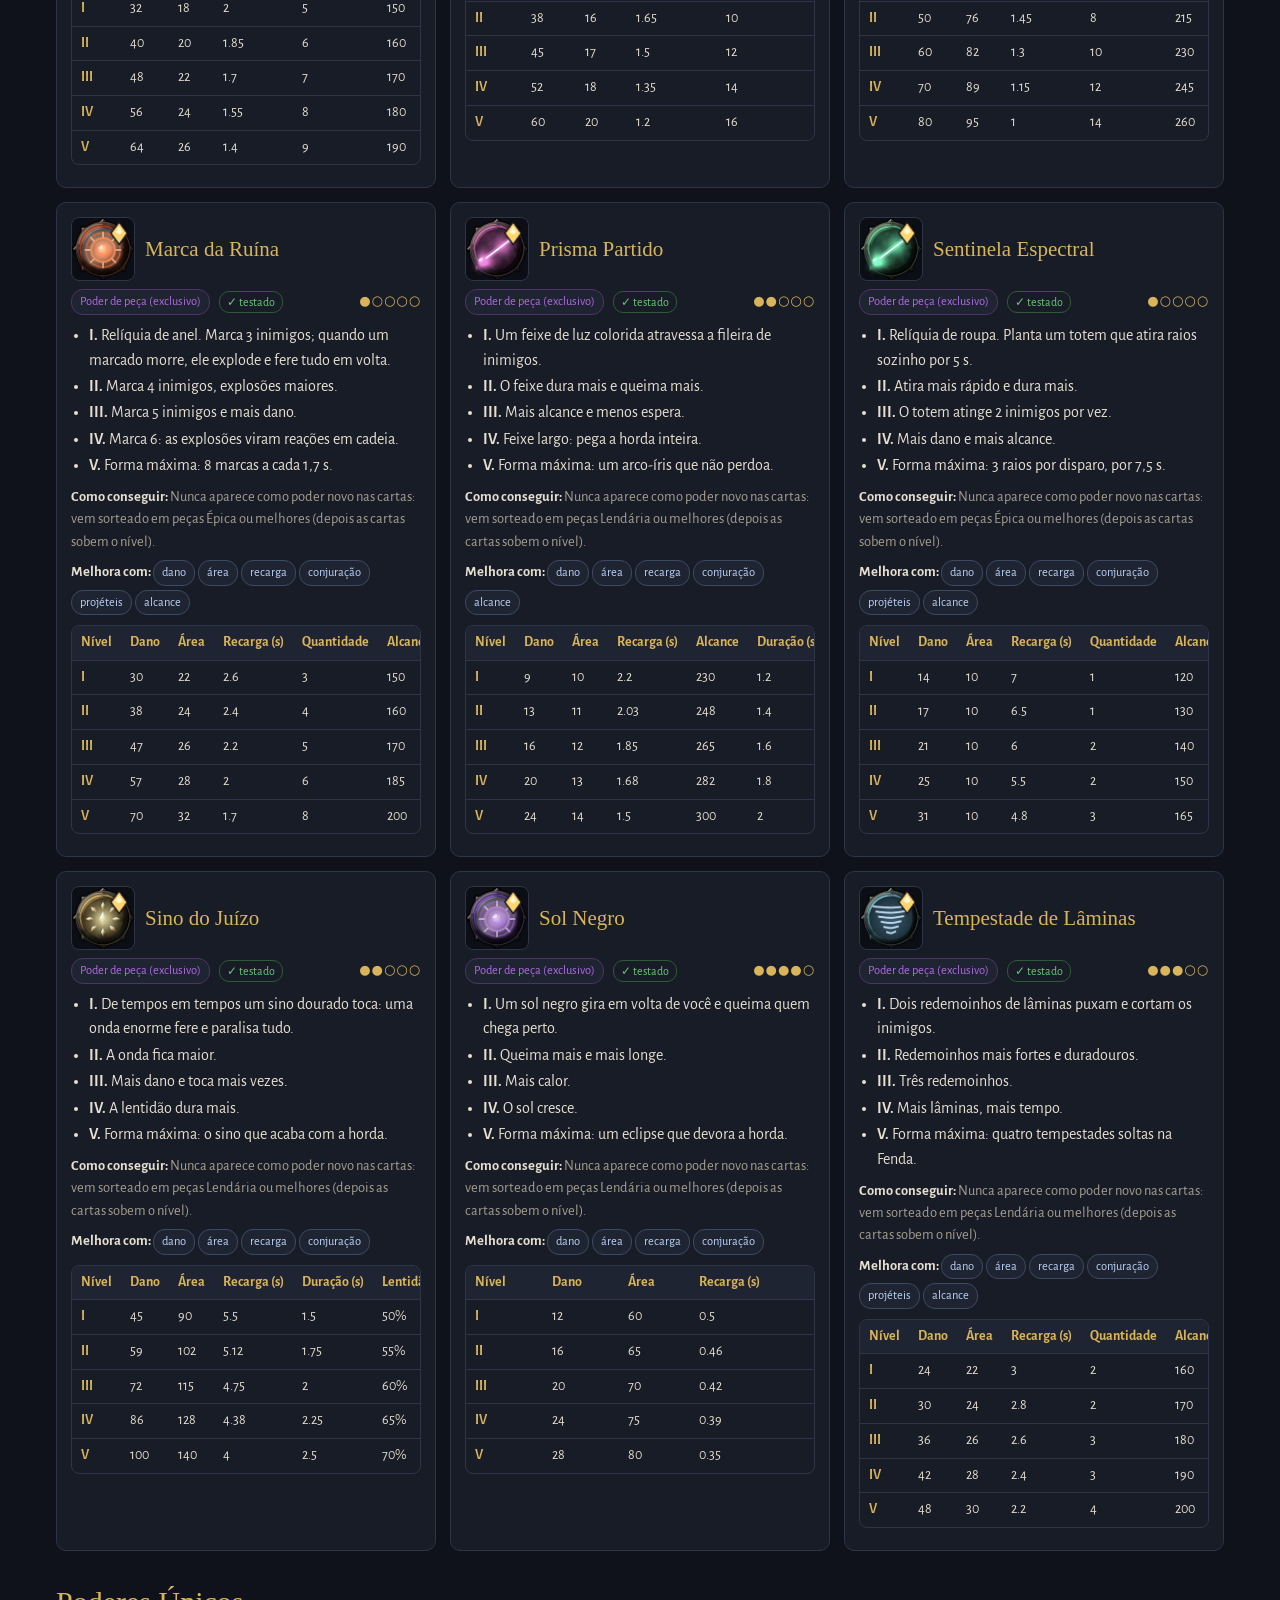
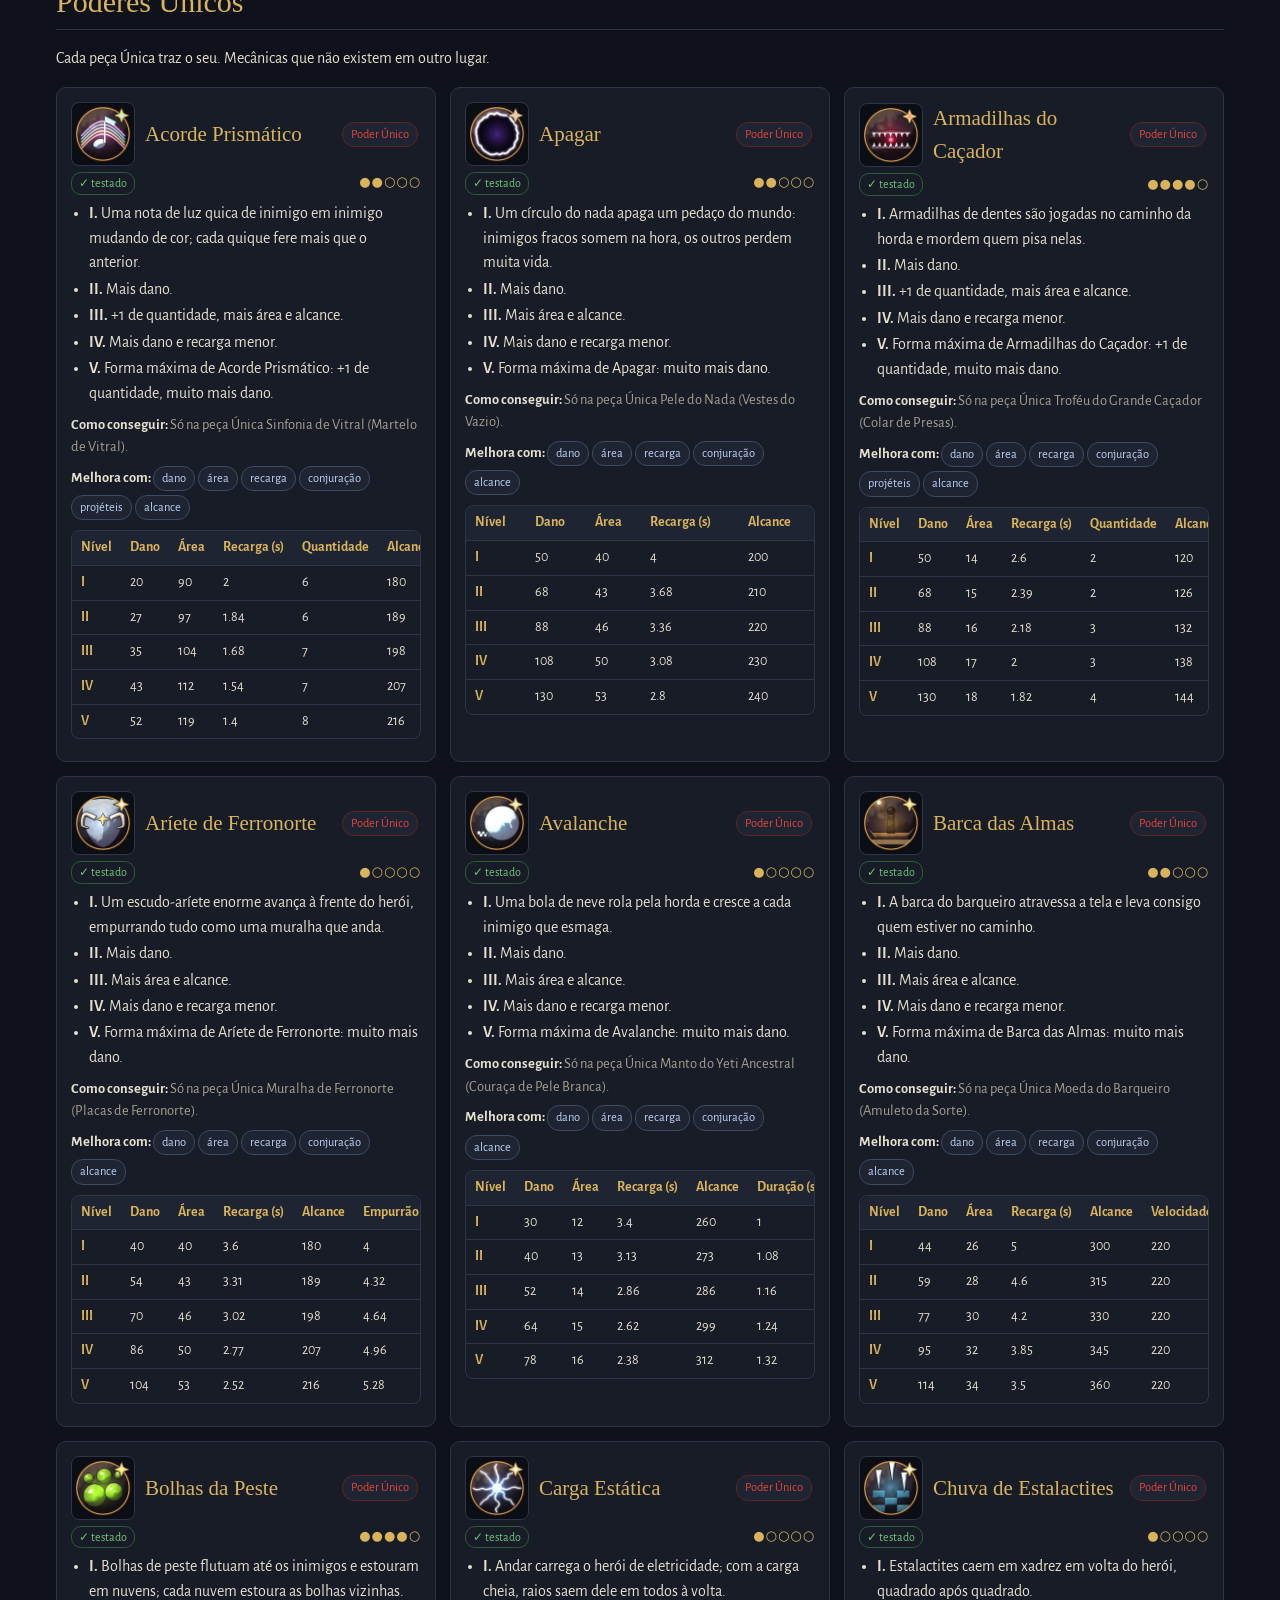
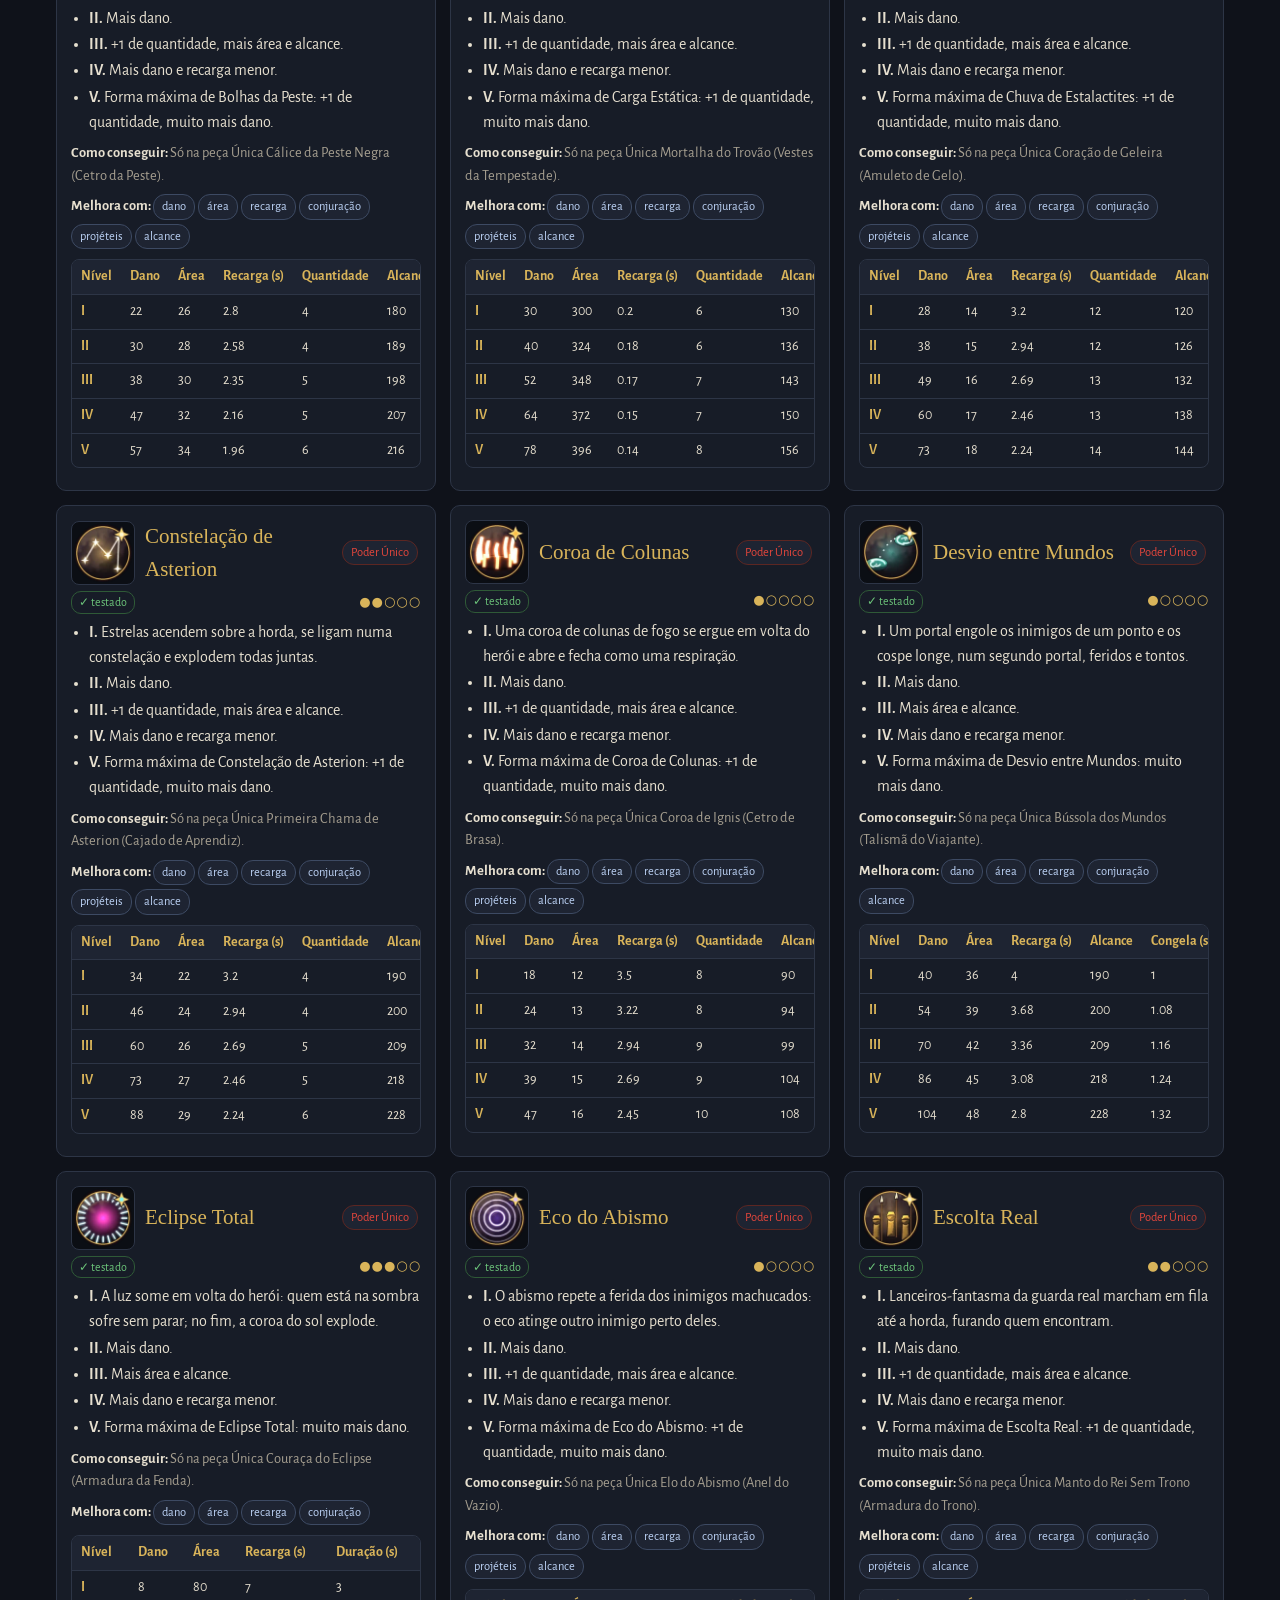
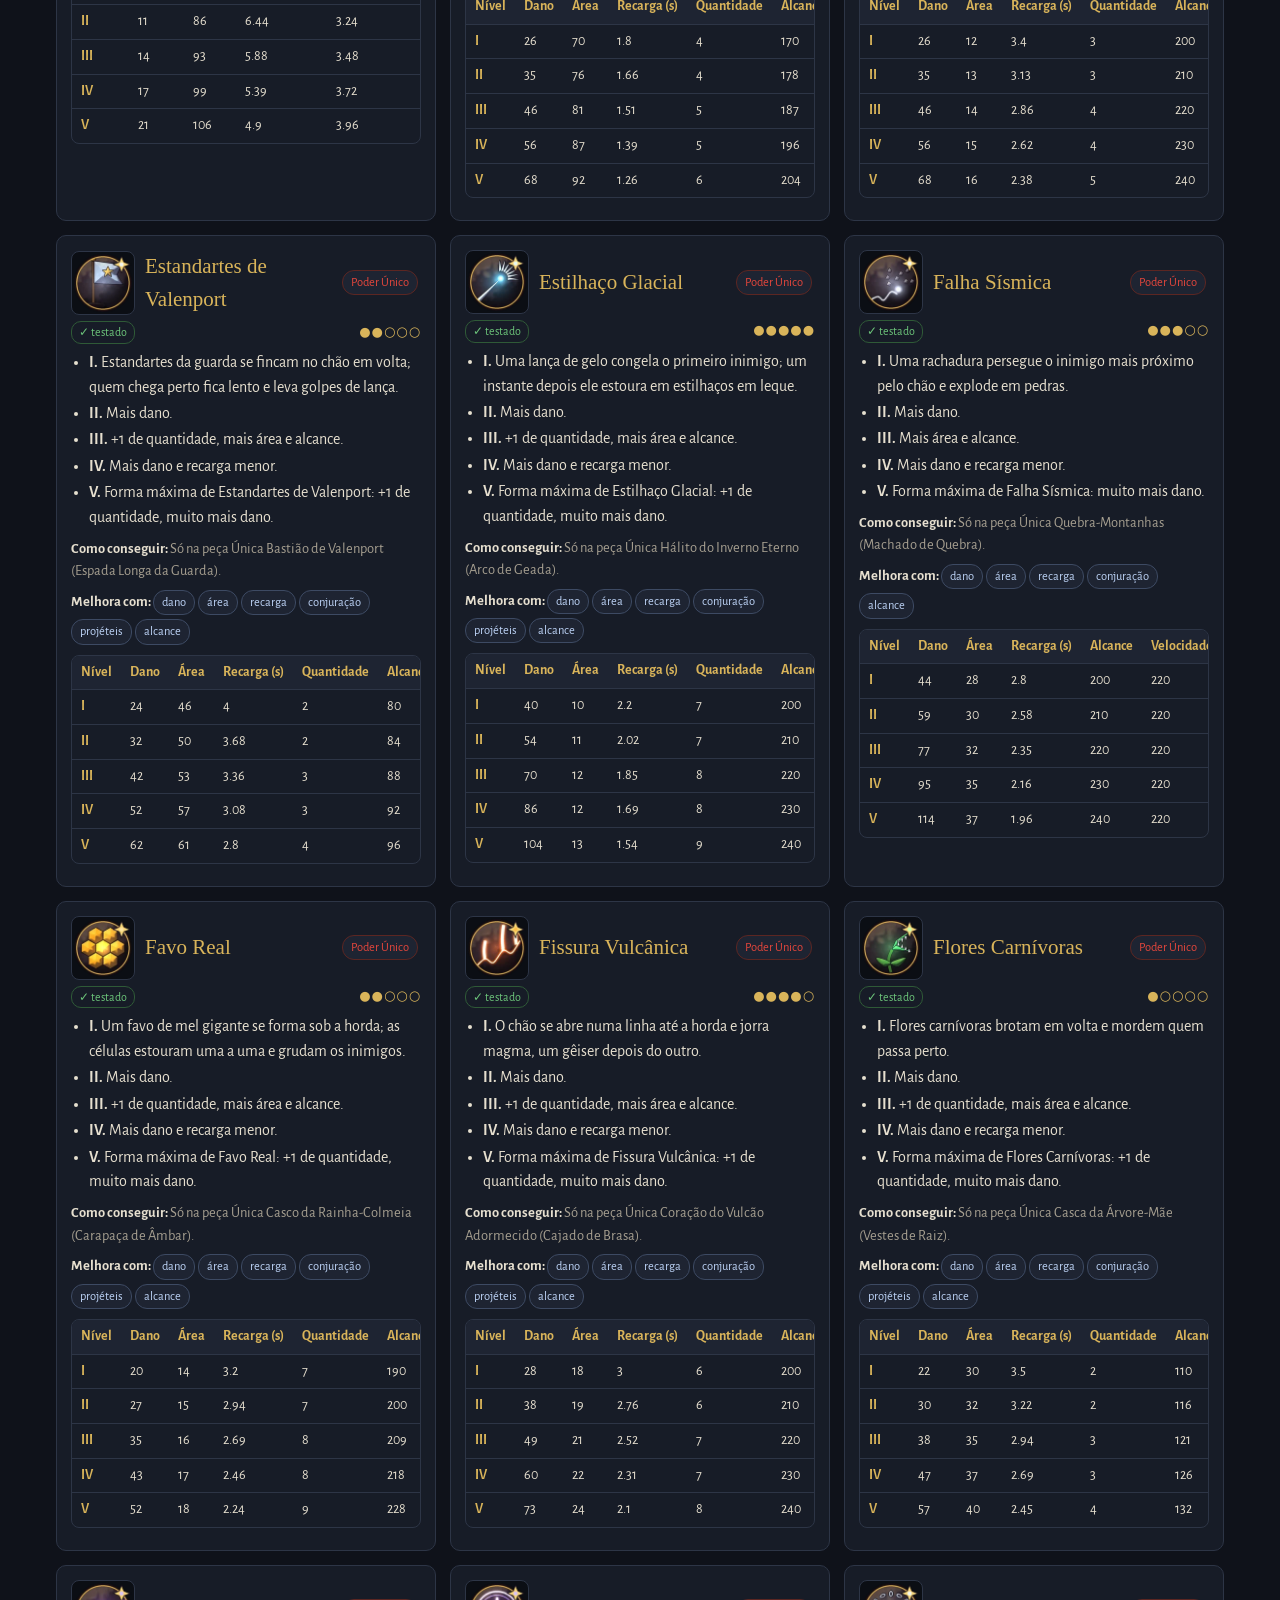
==== commit 8769e588: "Wiki 0.21.0" ====
--- a/iamtguild/wiki/index.html
+++ b/iamtguild/wiki/index.html
@@ -50,11 +50,11 @@
 footer{color:var(--suave);text-align:center;font-size:13px;padding:20px}
 @media (max-width:560px){.cards{grid-template-columns:1fr}.topo h1 small{display:none}section>h2{font-size:25px}}
 </style></head><body>
-<div class="topo"><div class="in"><h1>iamT Guild · Wiki<small>versão 0.20.0</small></h1>
+<div class="topo"><div class="in"><h1>iamT Guild · Wiki<small>versão 0.21.0</small></h1>
 <input id="busca" type="search" placeholder="Procurar poder, peça, rúnica, atributo..." autocomplete="off"></div><nav><a href='#inicio'>Como funciona</a><a href='#atributos'>Atributos</a><a href='#herois'>Classes</a><a href='#comum'>Poderes das cartas</a><a href='#fusao'>Fusões</a><a href='#peca'>Poderes de peça (exclusivos)</a><a href='#unico'>Poderes Únicos</a><a href='#passivos'>Passivos</a><a href='#runicas'>Rúnicas</a><a href='#equipamentos'>Equipamentos</a><a href='#raridades'>Raridades</a><a href='#unicos'>Peças Únicas</a><a href='#cartas'>Cartas de atributo</a><a href='#combinacoes'>Combinações</a></nav></div>
 <main><p id="nada">Nada encontrado.</p><section id='inicio'><h2>Como funciona</h2>
 <p>Na Fenda você junta <b>poderes</b> (cartas ao subir de nível), e o seu herói fica mais forte pelos <b>atributos</b> (vida, dano, recarga...),
-que vêm da classe, das <b>peças</b> vestidas, das cartas e dos efeitos. Esta wiki é gerada direto dos dados do jogo (versão 0.20.0).</p>
+que vêm da classe, das <b>peças</b> vestidas, das cartas e dos efeitos. Esta wiki é gerada direto dos dados do jogo (versão 0.21.0).</p>
 <div class="grade3">
 <div class="dica"><h4>Limite de poderes</h4><p>Cabem <b>6 poderes das cartas</b>. Os poderes de peça (exclusivos), os Únicos e as rúnicas <b>não contam</b> nesse limite.</p></div>
 <div class="dica"><h4>Fusões</h4><p>Dois poderes no nível <b>V</b> podem virar uma <b>fusão</b> (a carta aparece sozinha). A fusão libera o espaço de um deles.</p></div>
@@ -654,7 +654,7 @@
 <li>Projéteis extras: no máximo +3 em cada poder.</li><li>Recarga: nunca abaixo de 40% do tempo normal do poder.</li>
 <li>Conjuração: até 100% (o poder dispara duas vezes sempre).</li><li>Nenhum golpe tira mais que metade da sua vida máxima de uma vez.</li>
 <li>Vidas extras (Último Suspiro, Fênix, rúnicas de renascer) somam, uma vez por expedição cada.</li></ul></div></section></main>
-<footer>Gerada automaticamente a partir dos dados do jogo · iamT Guild 0.20.0</footer>
+<footer>Gerada automaticamente a partir dos dados do jogo · iamT Guild 0.21.0</footer>
 <script>
 (function(){
   var campo=document.getElementById('busca');var nada=document.getElementById('nada');
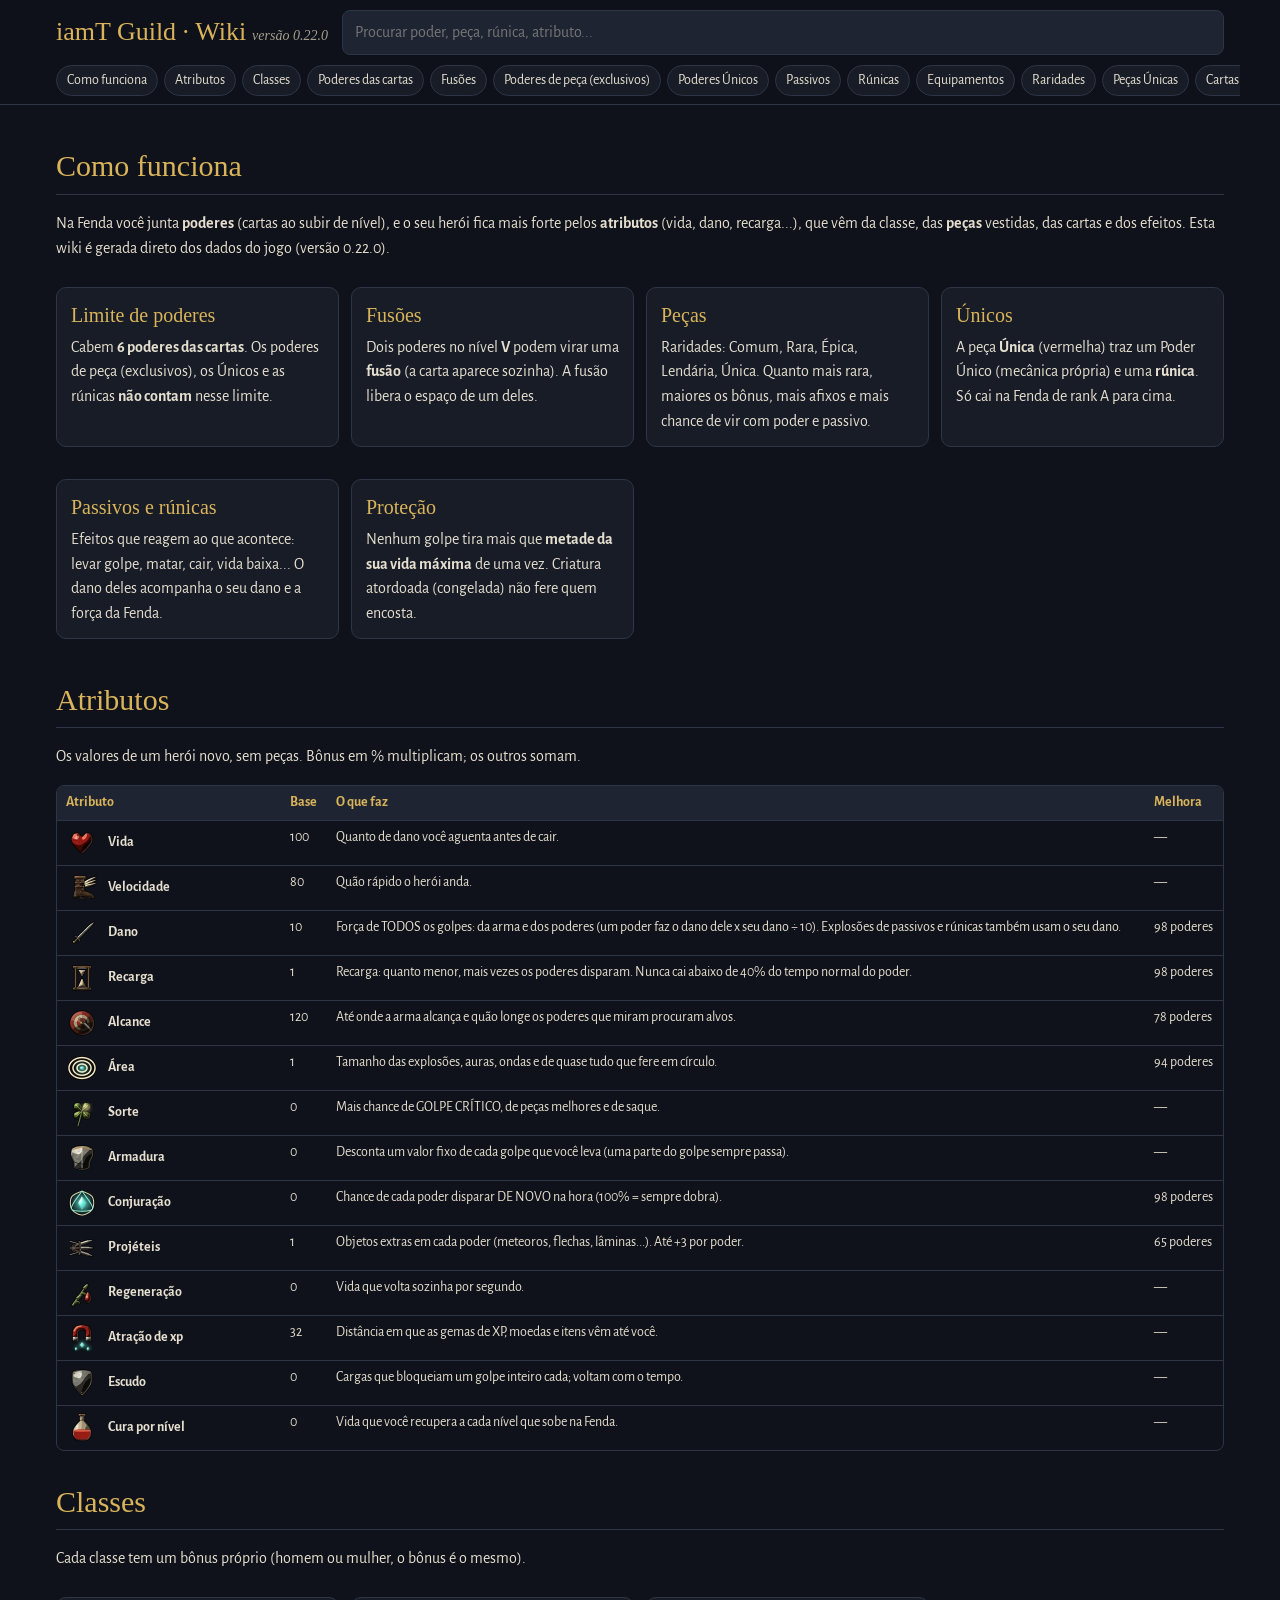
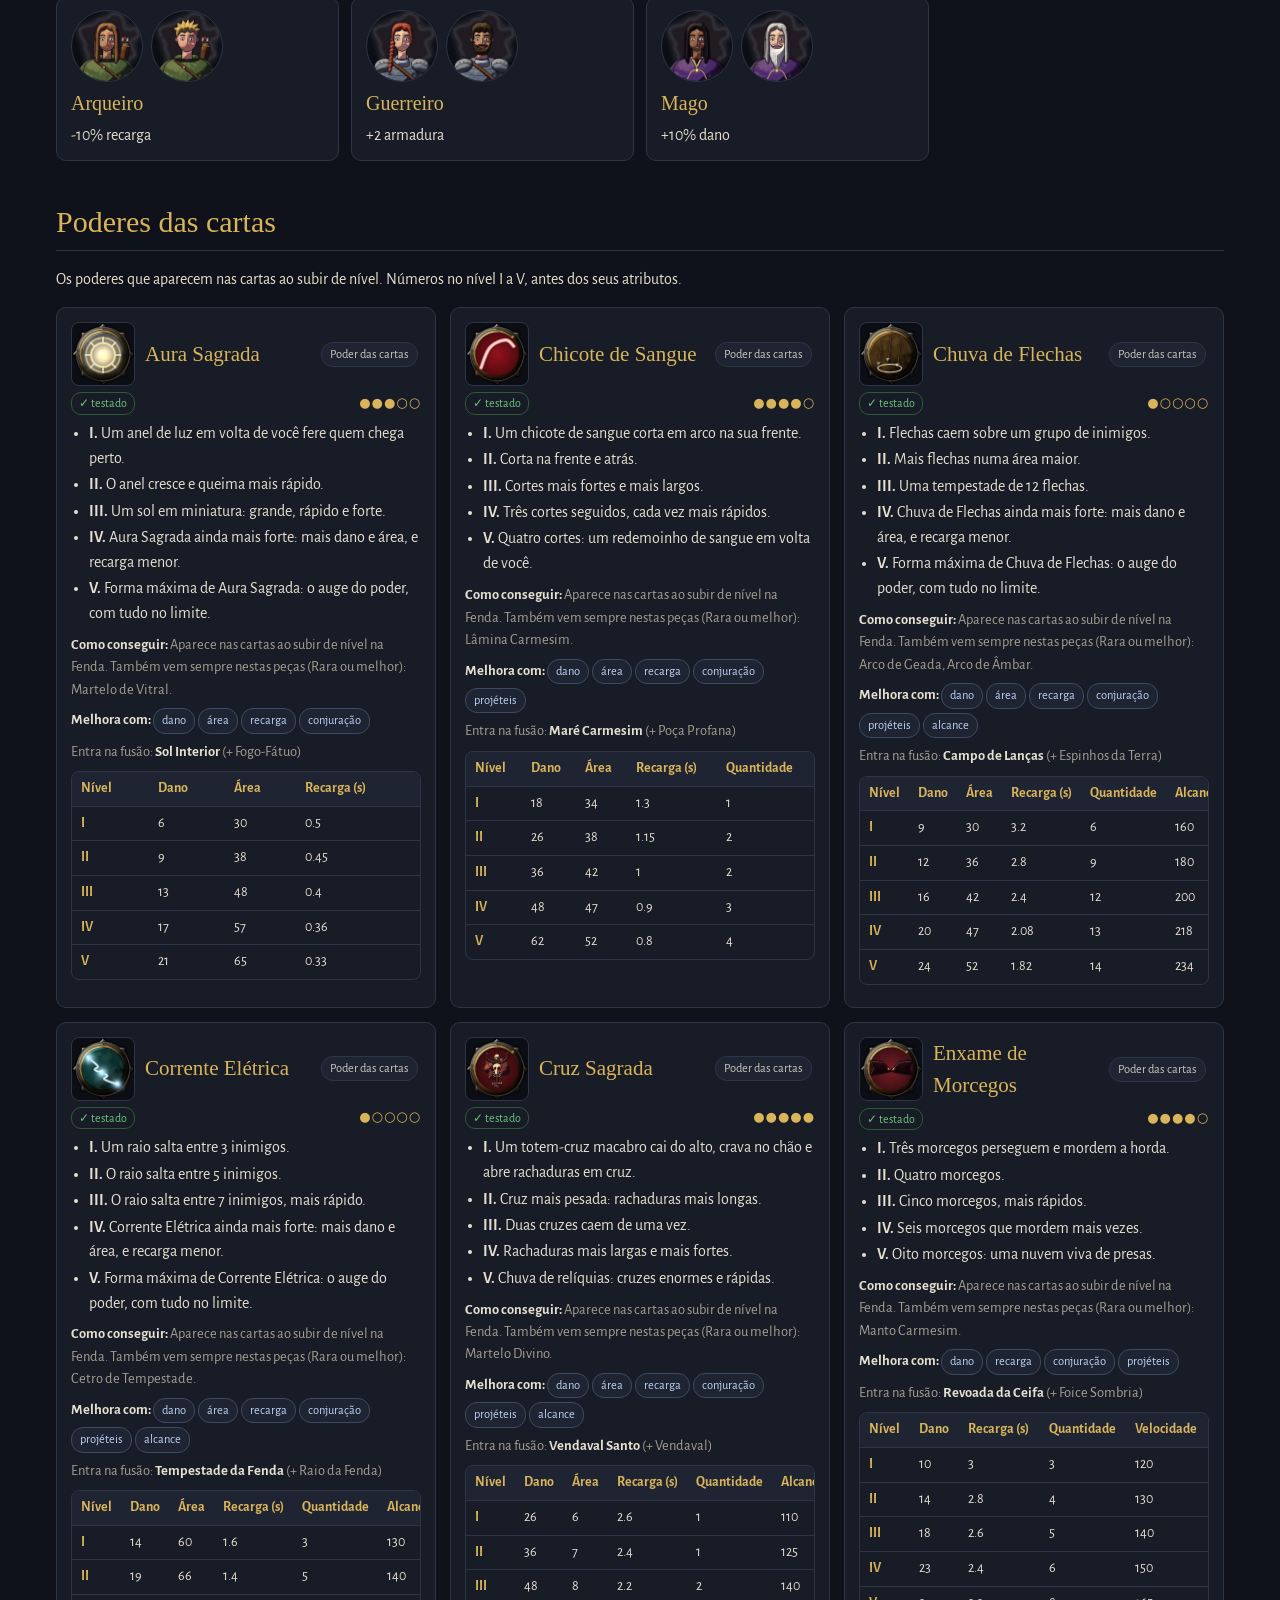
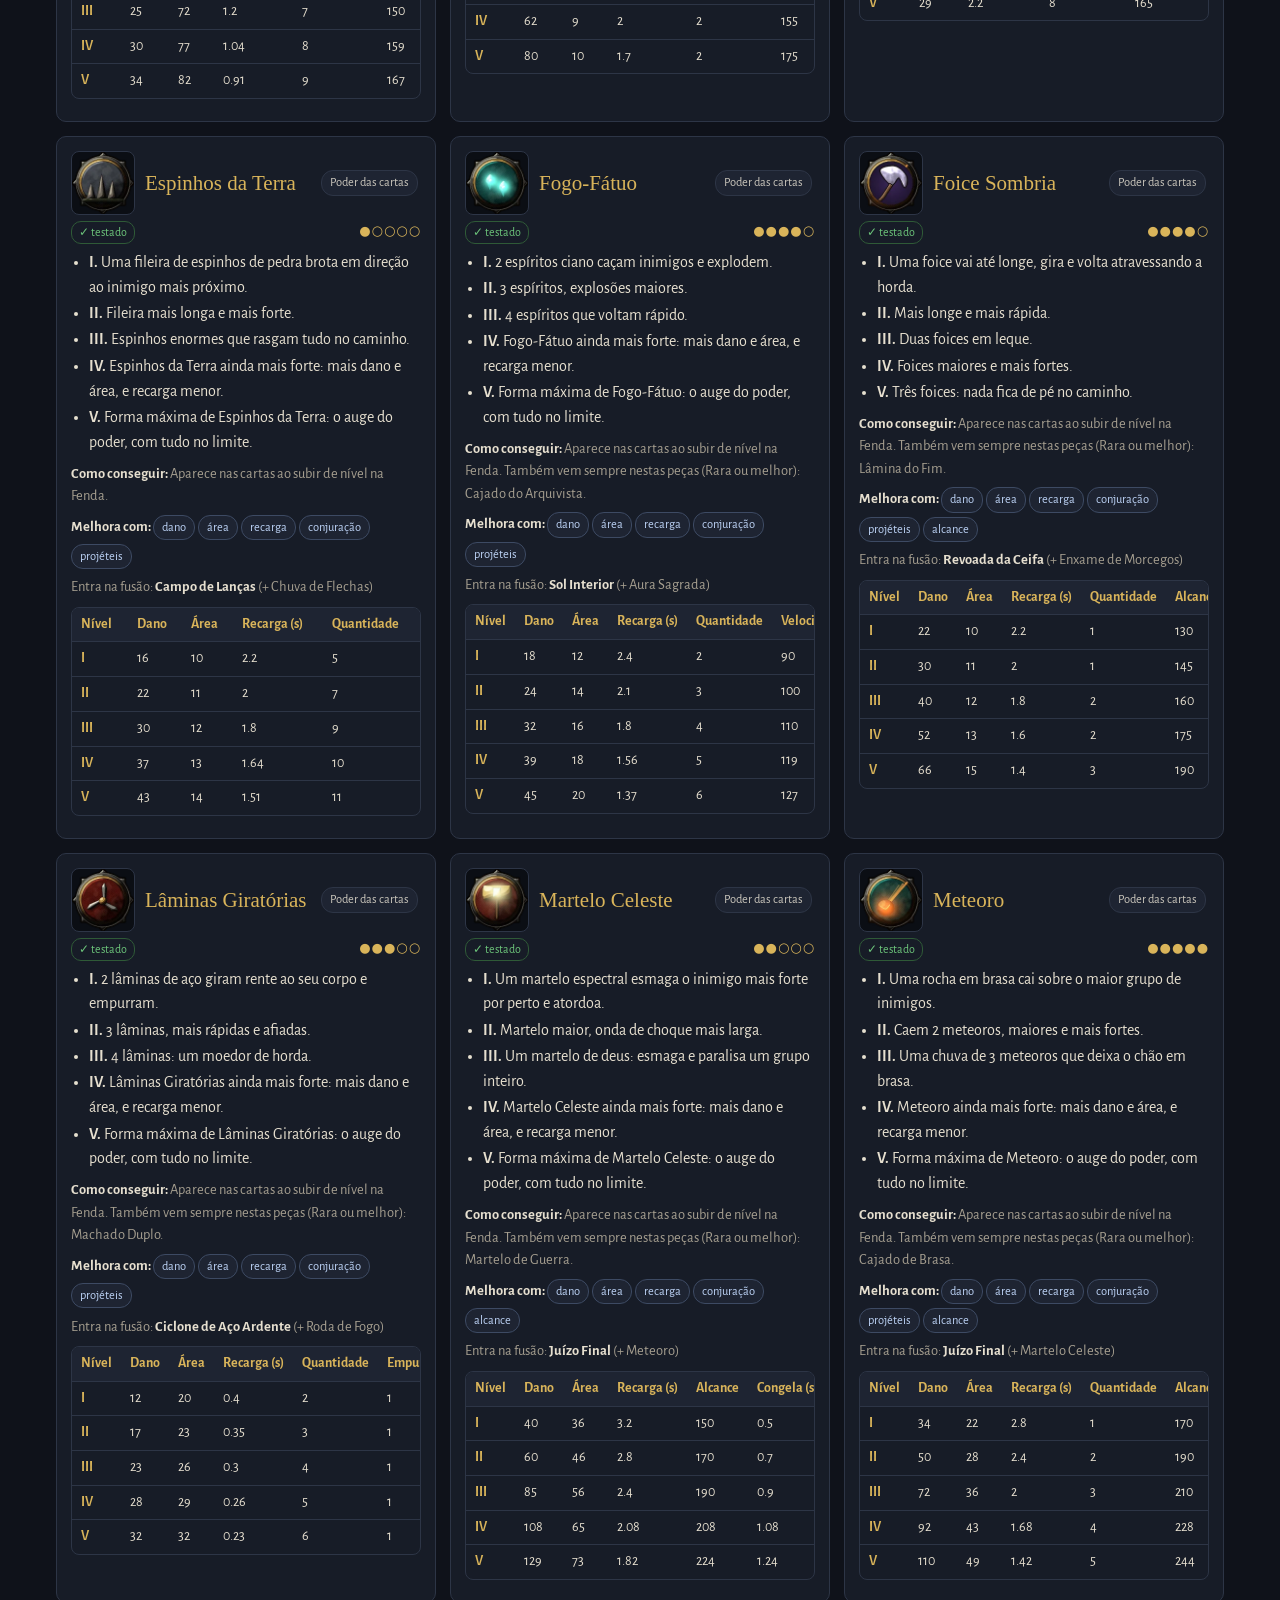
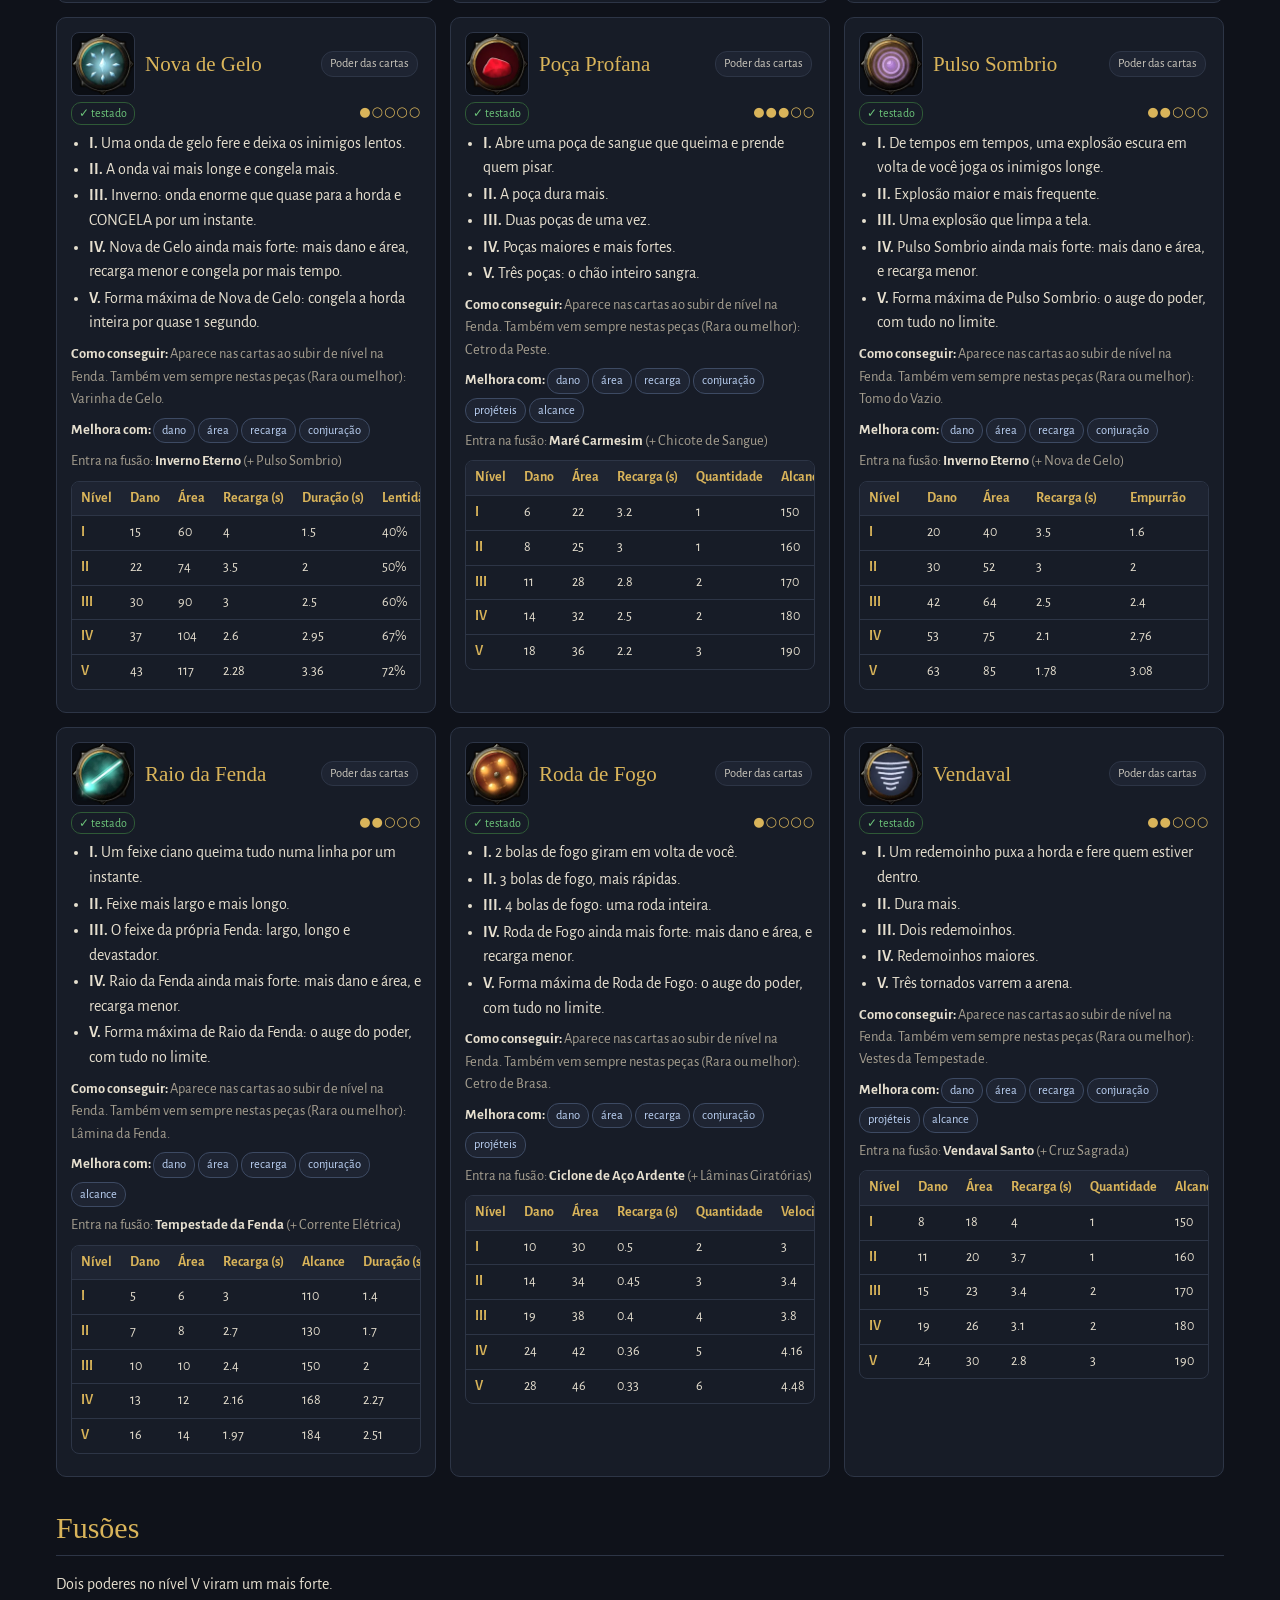
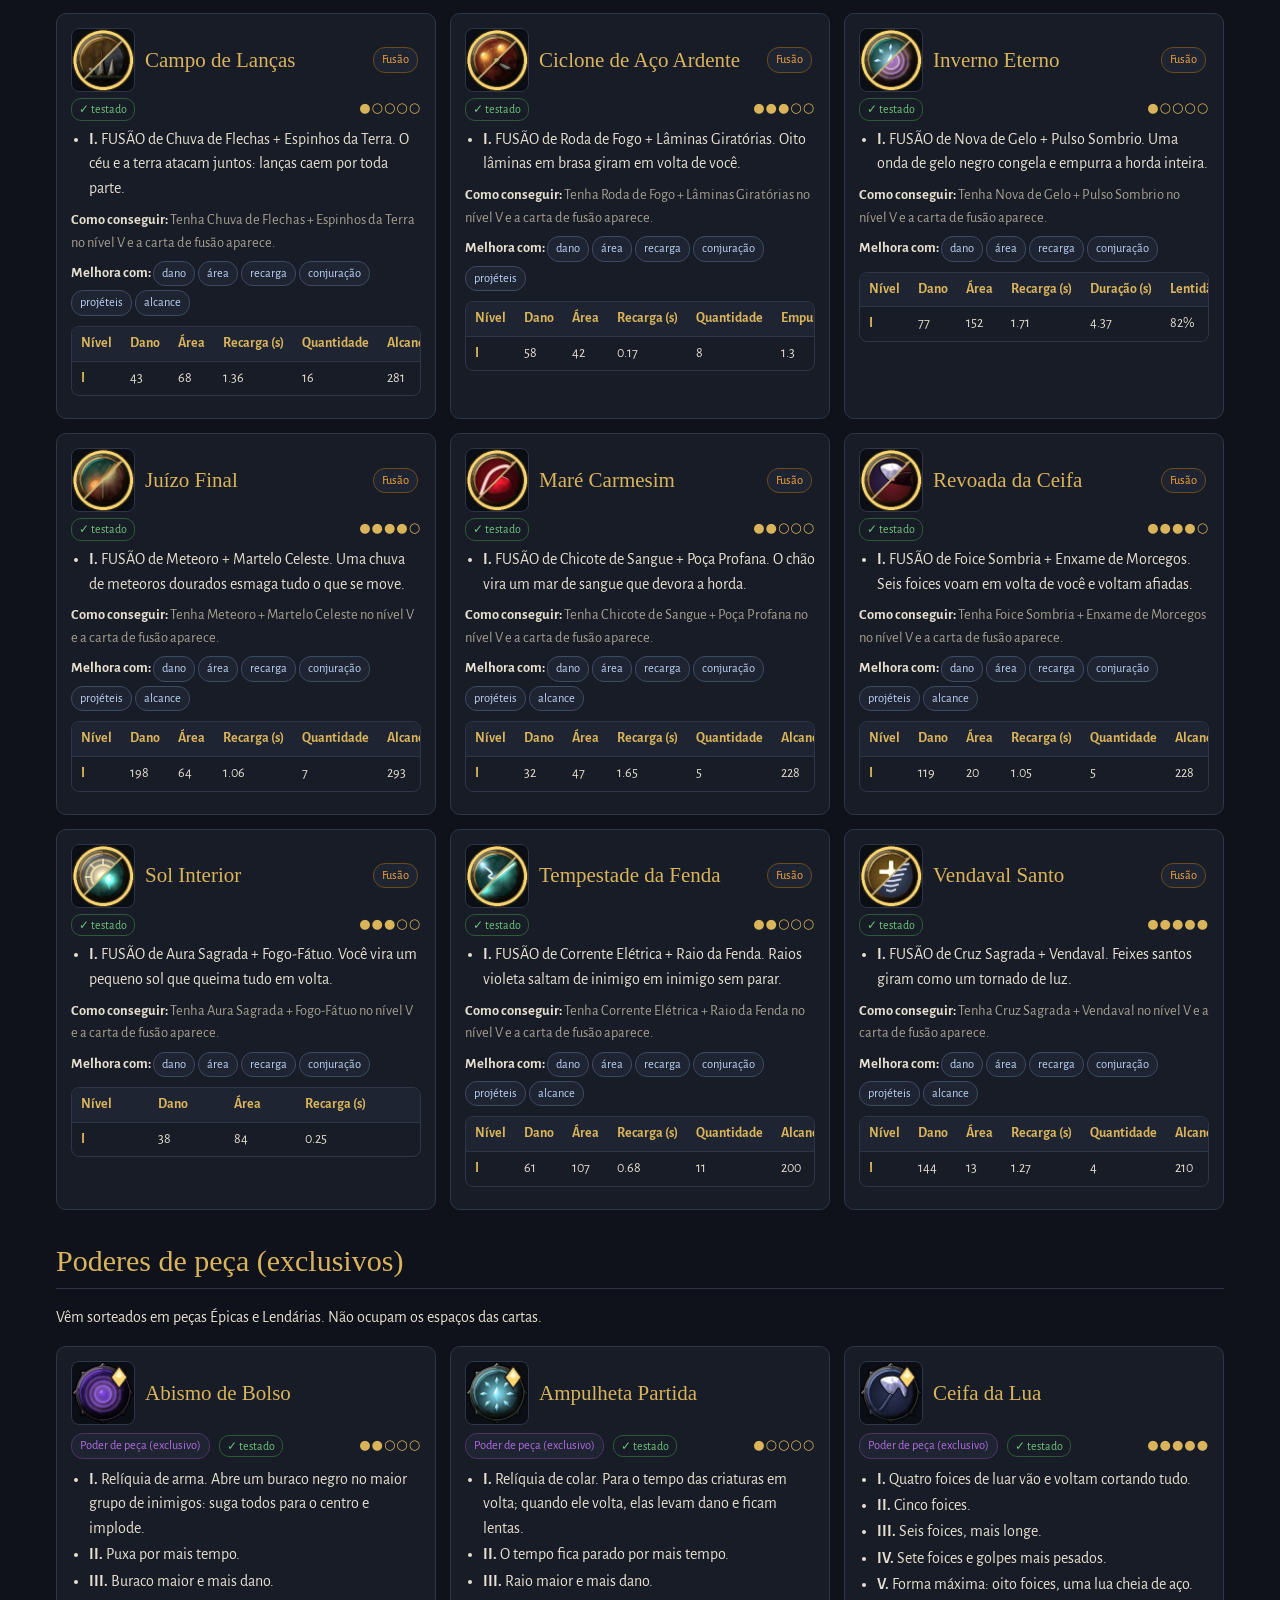
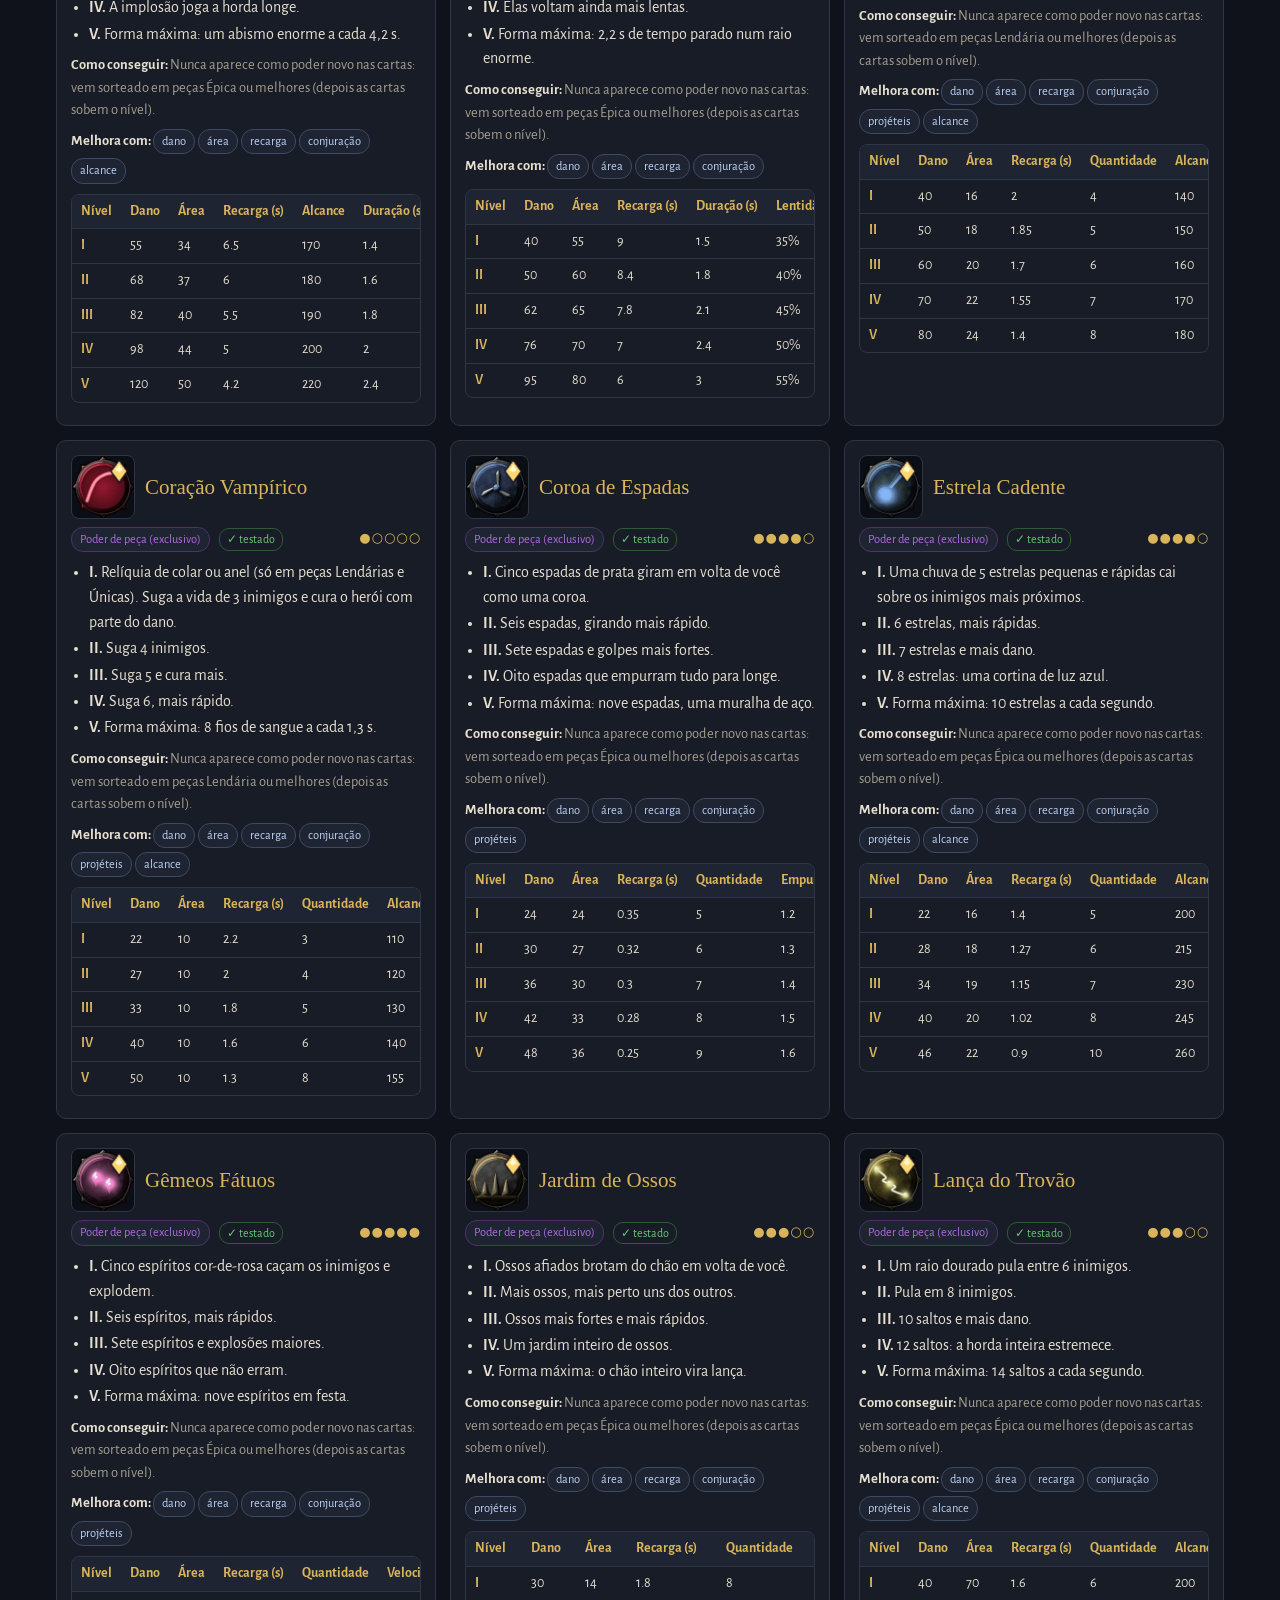
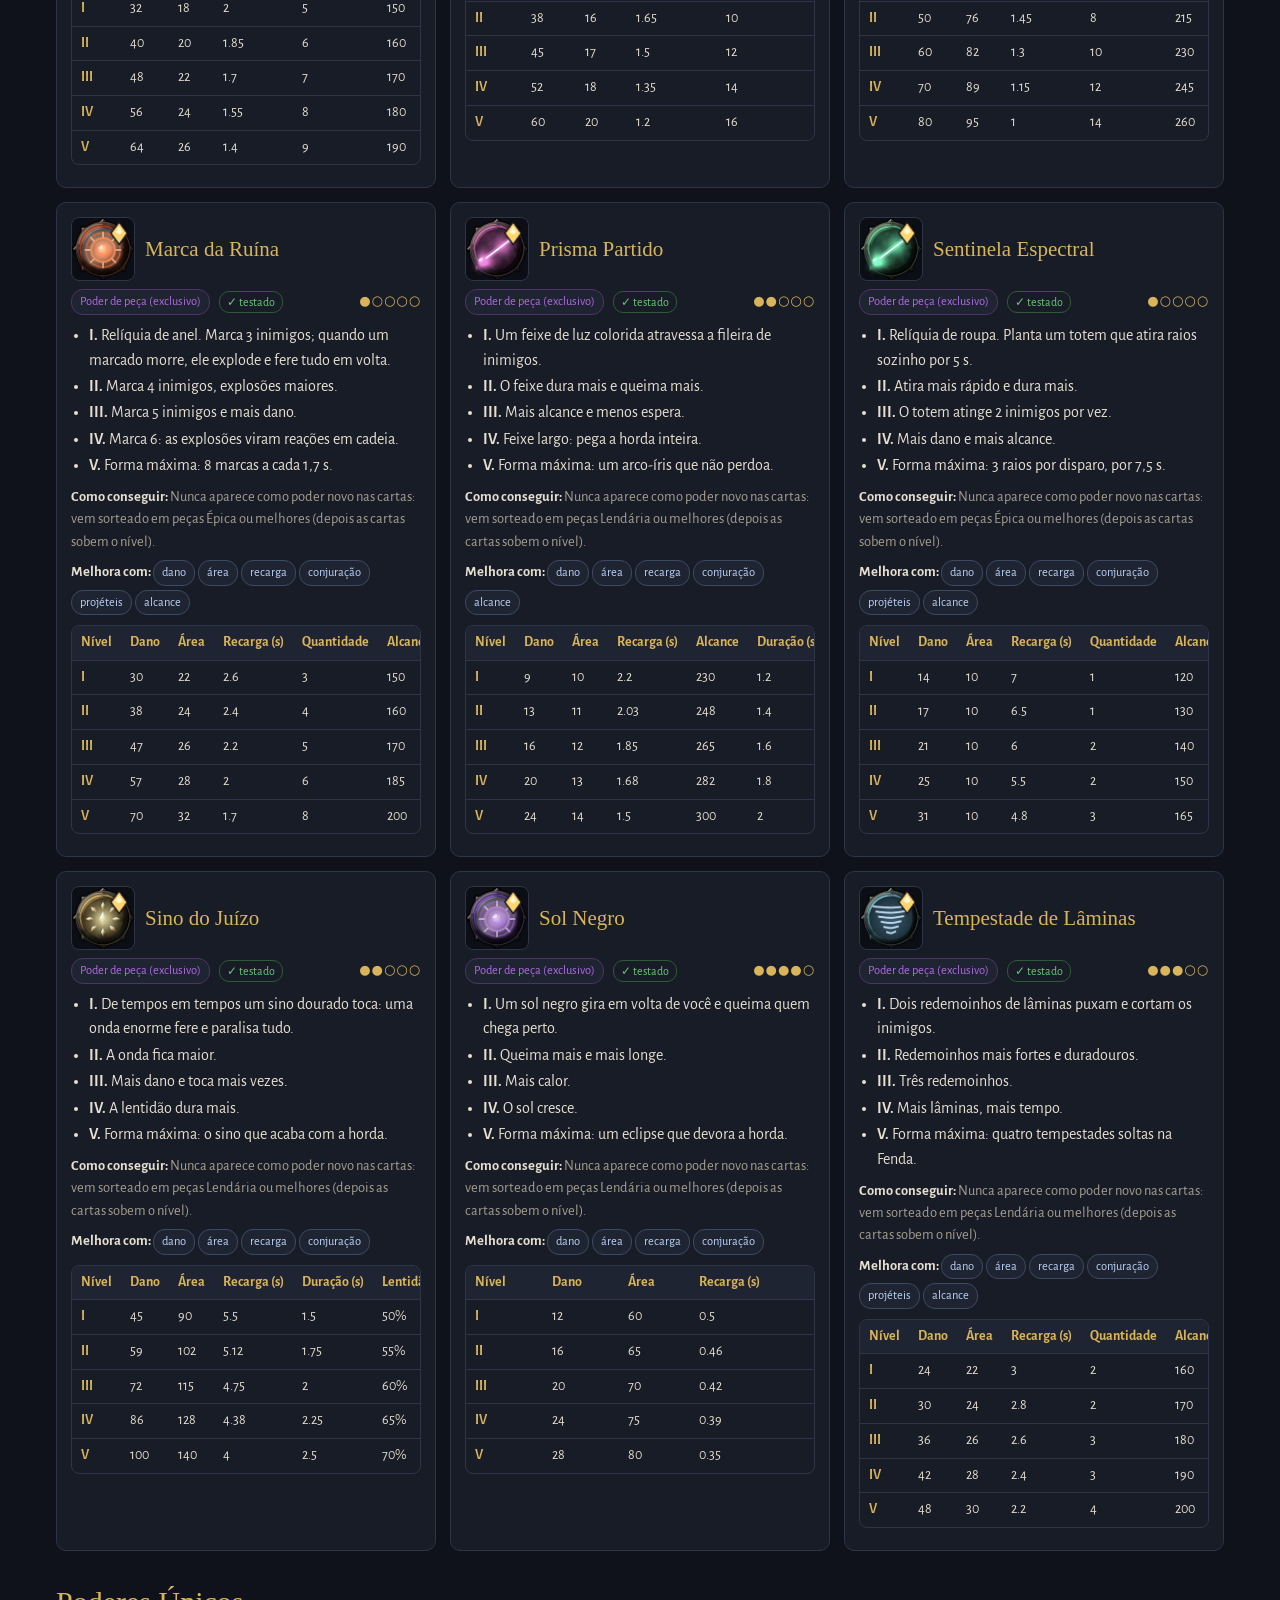
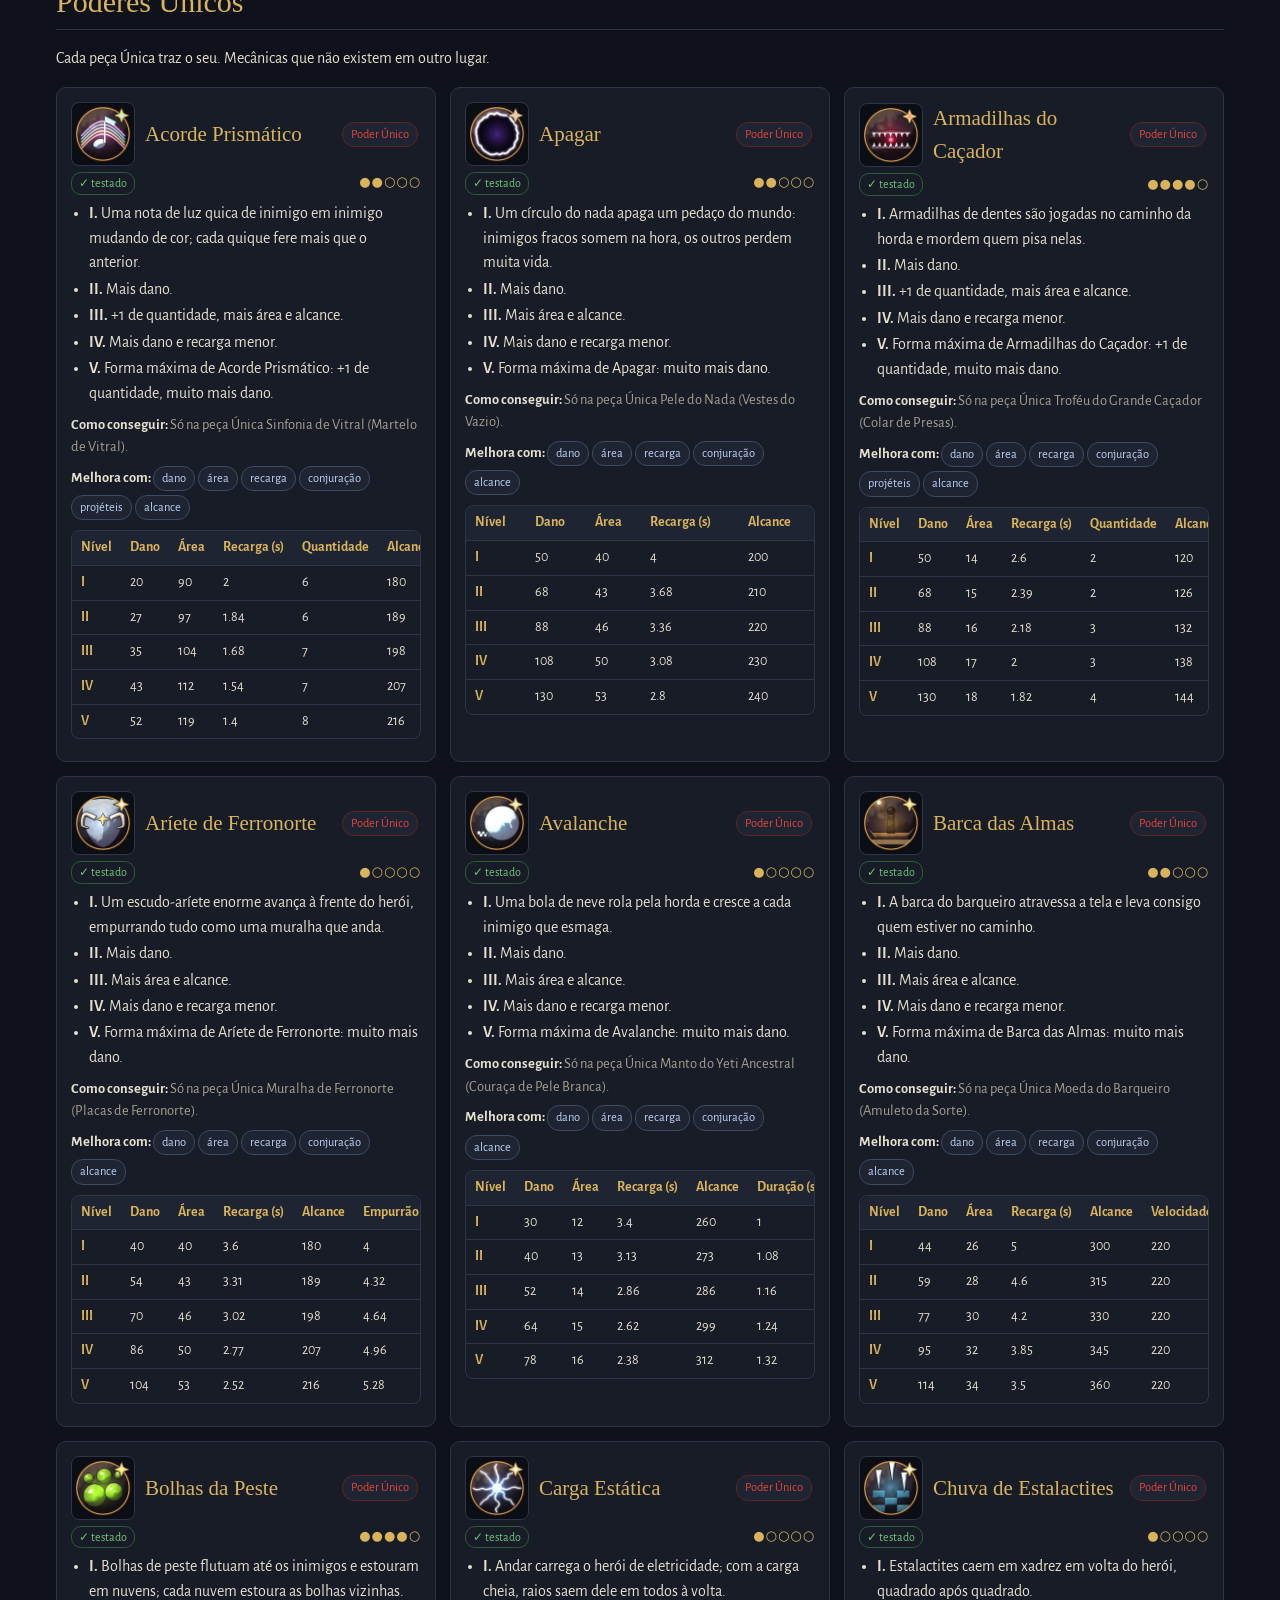
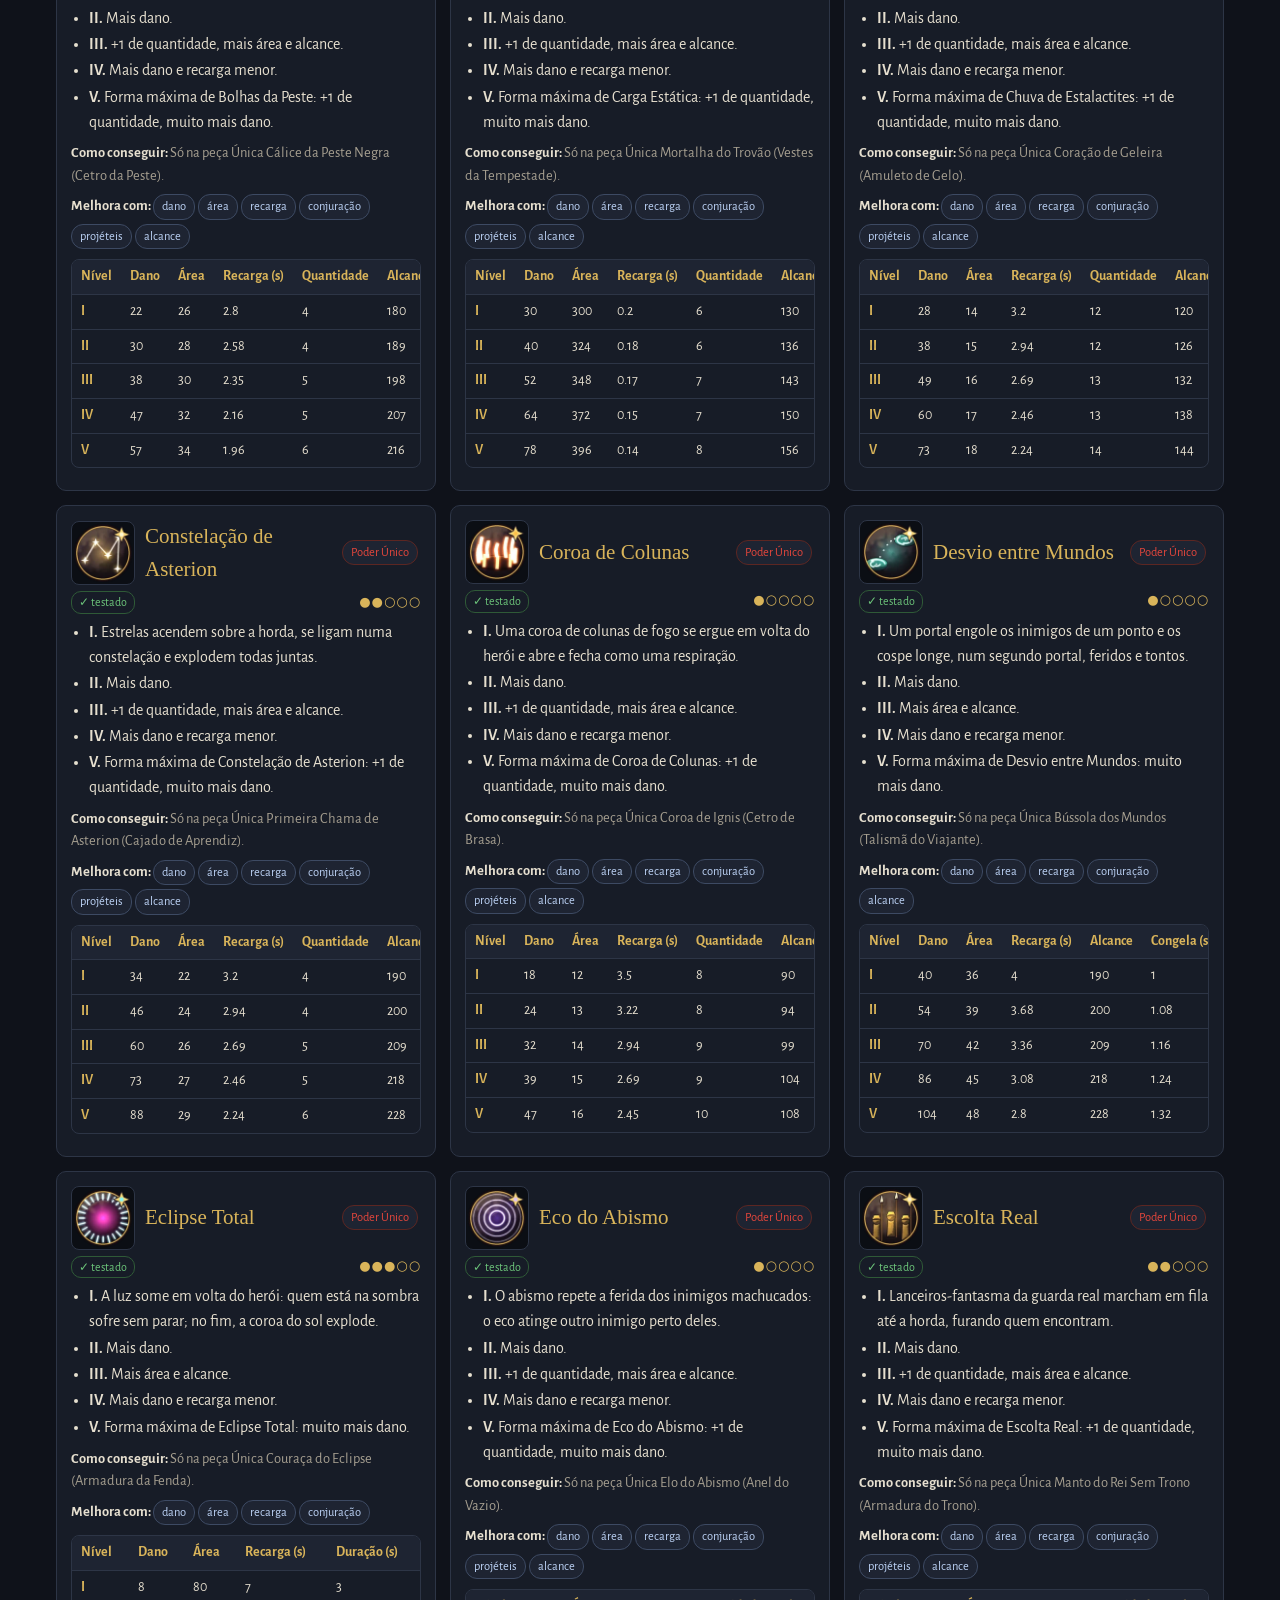
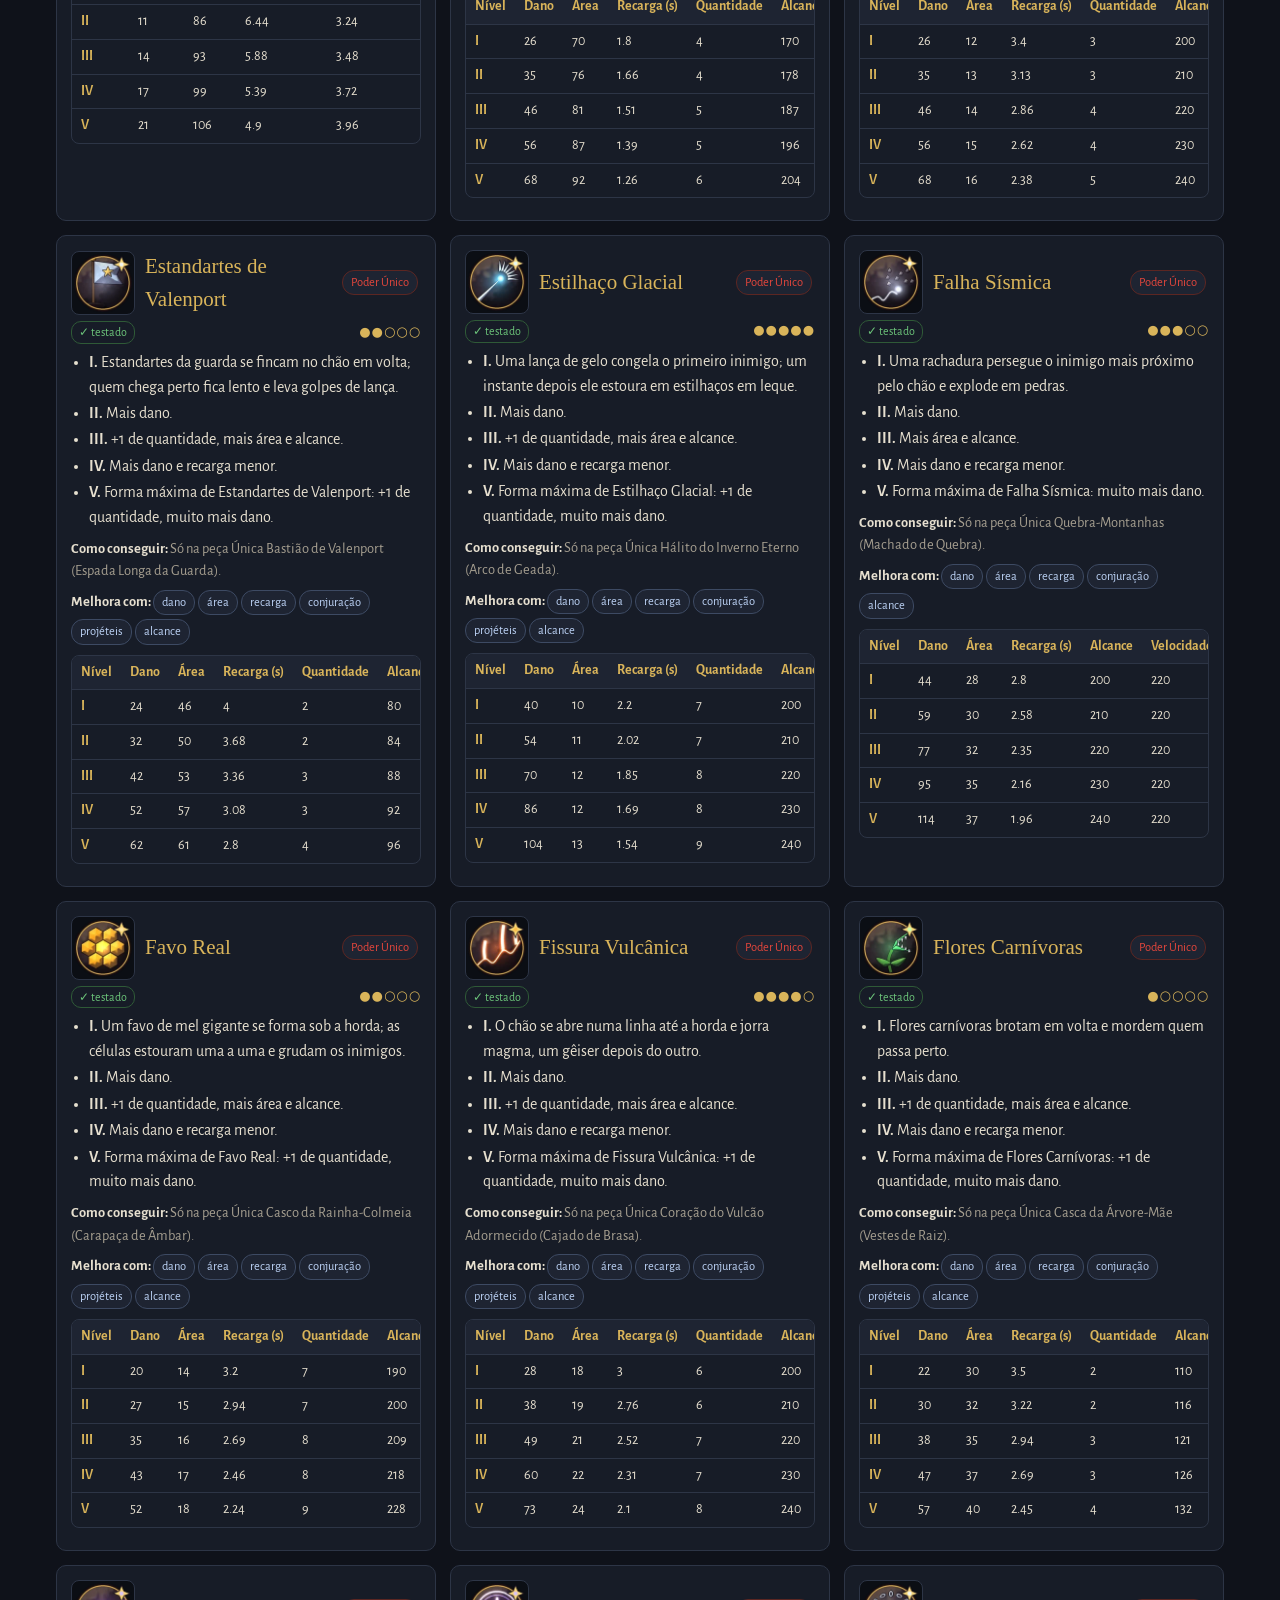
==== commit 4d3cbd6b: "iamT Guild 0.22.0 no site e wiki Co-Authored-By: Claude Opus 5.5 <noreply@anthropic.com> Claude-Sess" ====
--- a/iamtguild/wiki/index.html
+++ b/iamtguild/wiki/index.html
@@ -50,11 +50,11 @@
 footer{color:var(--suave);text-align:center;font-size:13px;padding:20px}
 @media (max-width:560px){.cards{grid-template-columns:1fr}.topo h1 small{display:none}section>h2{font-size:25px}}
 </style></head><body>
-<div class="topo"><div class="in"><h1>iamT Guild · Wiki<small>versão 0.21.0</small></h1>
+<div class="topo"><div class="in"><h1>iamT Guild · Wiki<small>versão 0.22.0</small></h1>
 <input id="busca" type="search" placeholder="Procurar poder, peça, rúnica, atributo..." autocomplete="off"></div><nav><a href='#inicio'>Como funciona</a><a href='#atributos'>Atributos</a><a href='#herois'>Classes</a><a href='#comum'>Poderes das cartas</a><a href='#fusao'>Fusões</a><a href='#peca'>Poderes de peça (exclusivos)</a><a href='#unico'>Poderes Únicos</a><a href='#passivos'>Passivos</a><a href='#runicas'>Rúnicas</a><a href='#equipamentos'>Equipamentos</a><a href='#raridades'>Raridades</a><a href='#unicos'>Peças Únicas</a><a href='#cartas'>Cartas de atributo</a><a href='#combinacoes'>Combinações</a></nav></div>
 <main><p id="nada">Nada encontrado.</p><section id='inicio'><h2>Como funciona</h2>
 <p>Na Fenda você junta <b>poderes</b> (cartas ao subir de nível), e o seu herói fica mais forte pelos <b>atributos</b> (vida, dano, recarga...),
-que vêm da classe, das <b>peças</b> vestidas, das cartas e dos efeitos. Esta wiki é gerada direto dos dados do jogo (versão 0.21.0).</p>
+que vêm da classe, das <b>peças</b> vestidas, das cartas e dos efeitos. Esta wiki é gerada direto dos dados do jogo (versão 0.22.0).</p>
 <div class="grade3">
 <div class="dica"><h4>Limite de poderes</h4><p>Cabem <b>6 poderes das cartas</b>. Os poderes de peça (exclusivos), os Únicos e as rúnicas <b>não contam</b> nesse limite.</p></div>
 <div class="dica"><h4>Fusões</h4><p>Dois poderes no nível <b>V</b> podem virar uma <b>fusão</b> (a carta aparece sozinha). A fusão libera o espaço de um deles.</p></div>
@@ -654,7 +654,7 @@
 <li>Projéteis extras: no máximo +3 em cada poder.</li><li>Recarga: nunca abaixo de 40% do tempo normal do poder.</li>
 <li>Conjuração: até 100% (o poder dispara duas vezes sempre).</li><li>Nenhum golpe tira mais que metade da sua vida máxima de uma vez.</li>
 <li>Vidas extras (Último Suspiro, Fênix, rúnicas de renascer) somam, uma vez por expedição cada.</li></ul></div></section></main>
-<footer>Gerada automaticamente a partir dos dados do jogo · iamT Guild 0.21.0</footer>
+<footer>Gerada automaticamente a partir dos dados do jogo · iamT Guild 0.22.0</footer>
 <script>
 (function(){
   var campo=document.getElementById('busca');var nada=document.getElementById('nada');
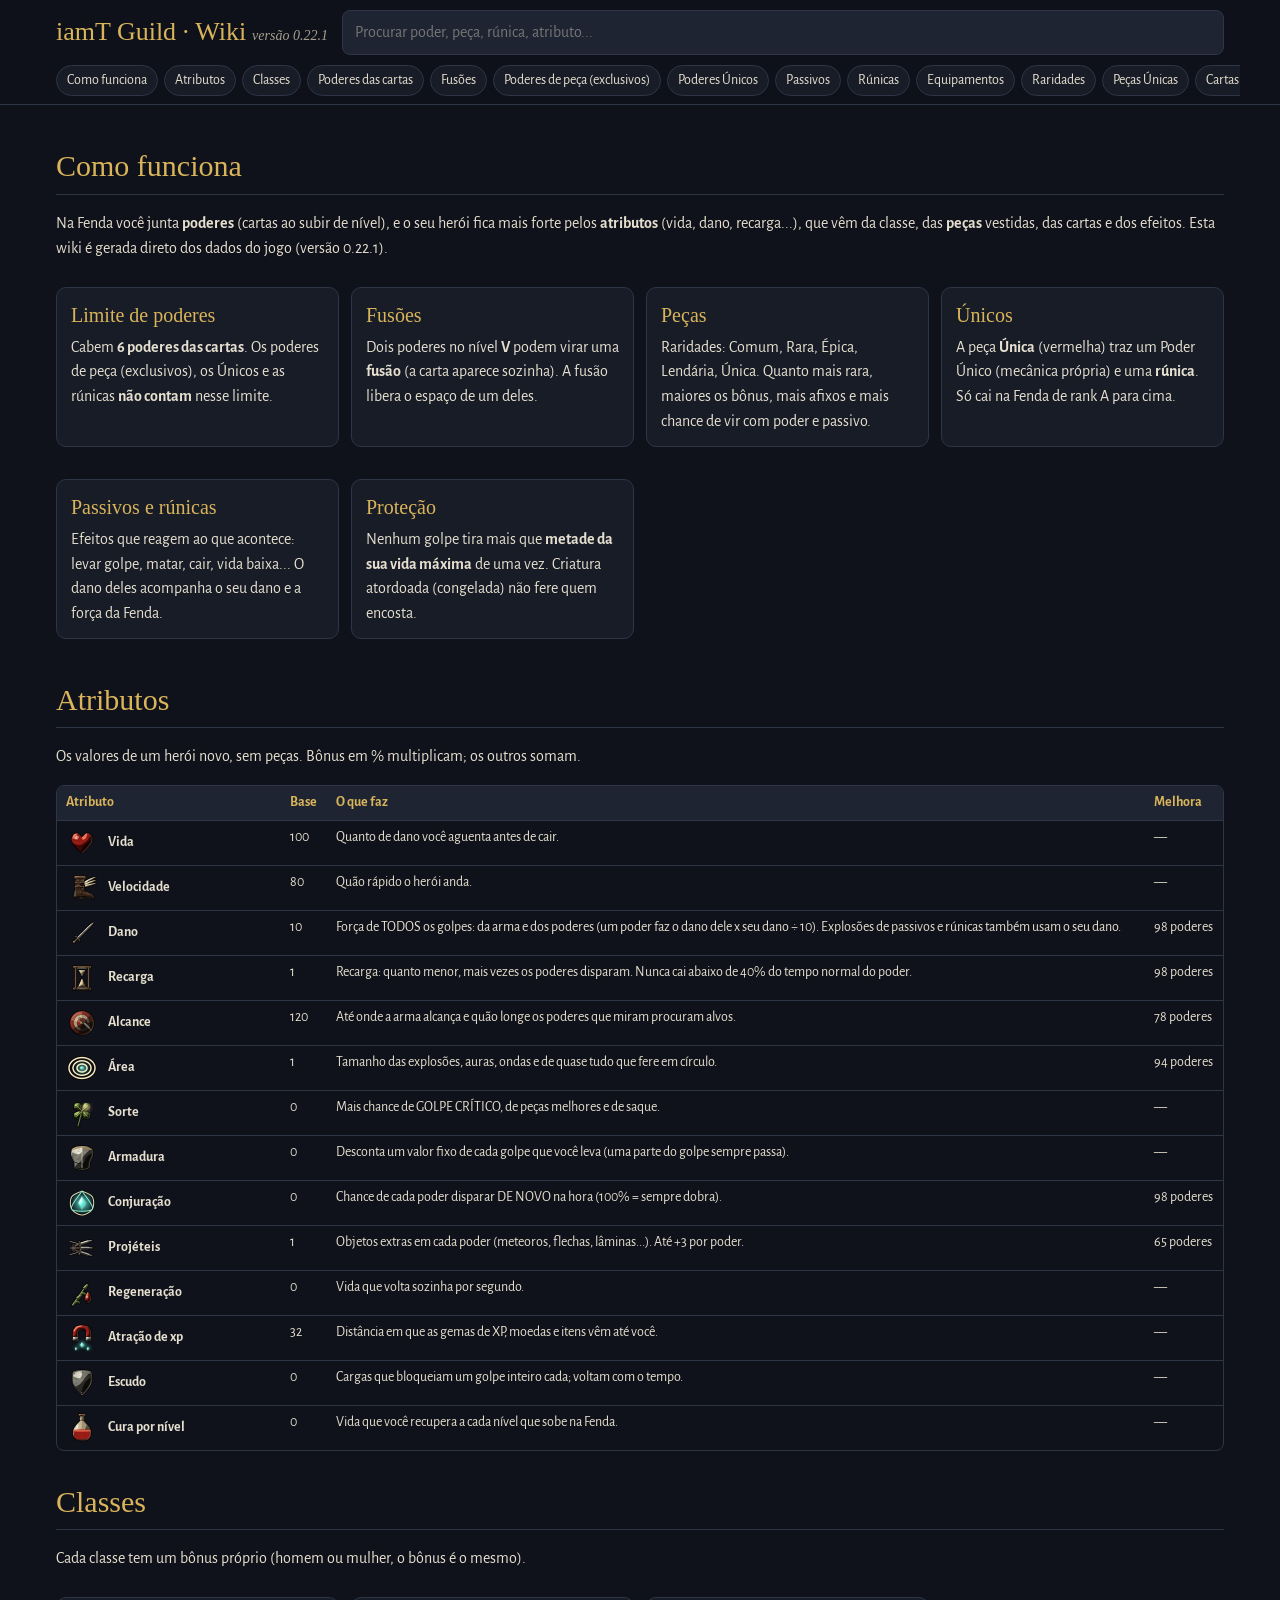
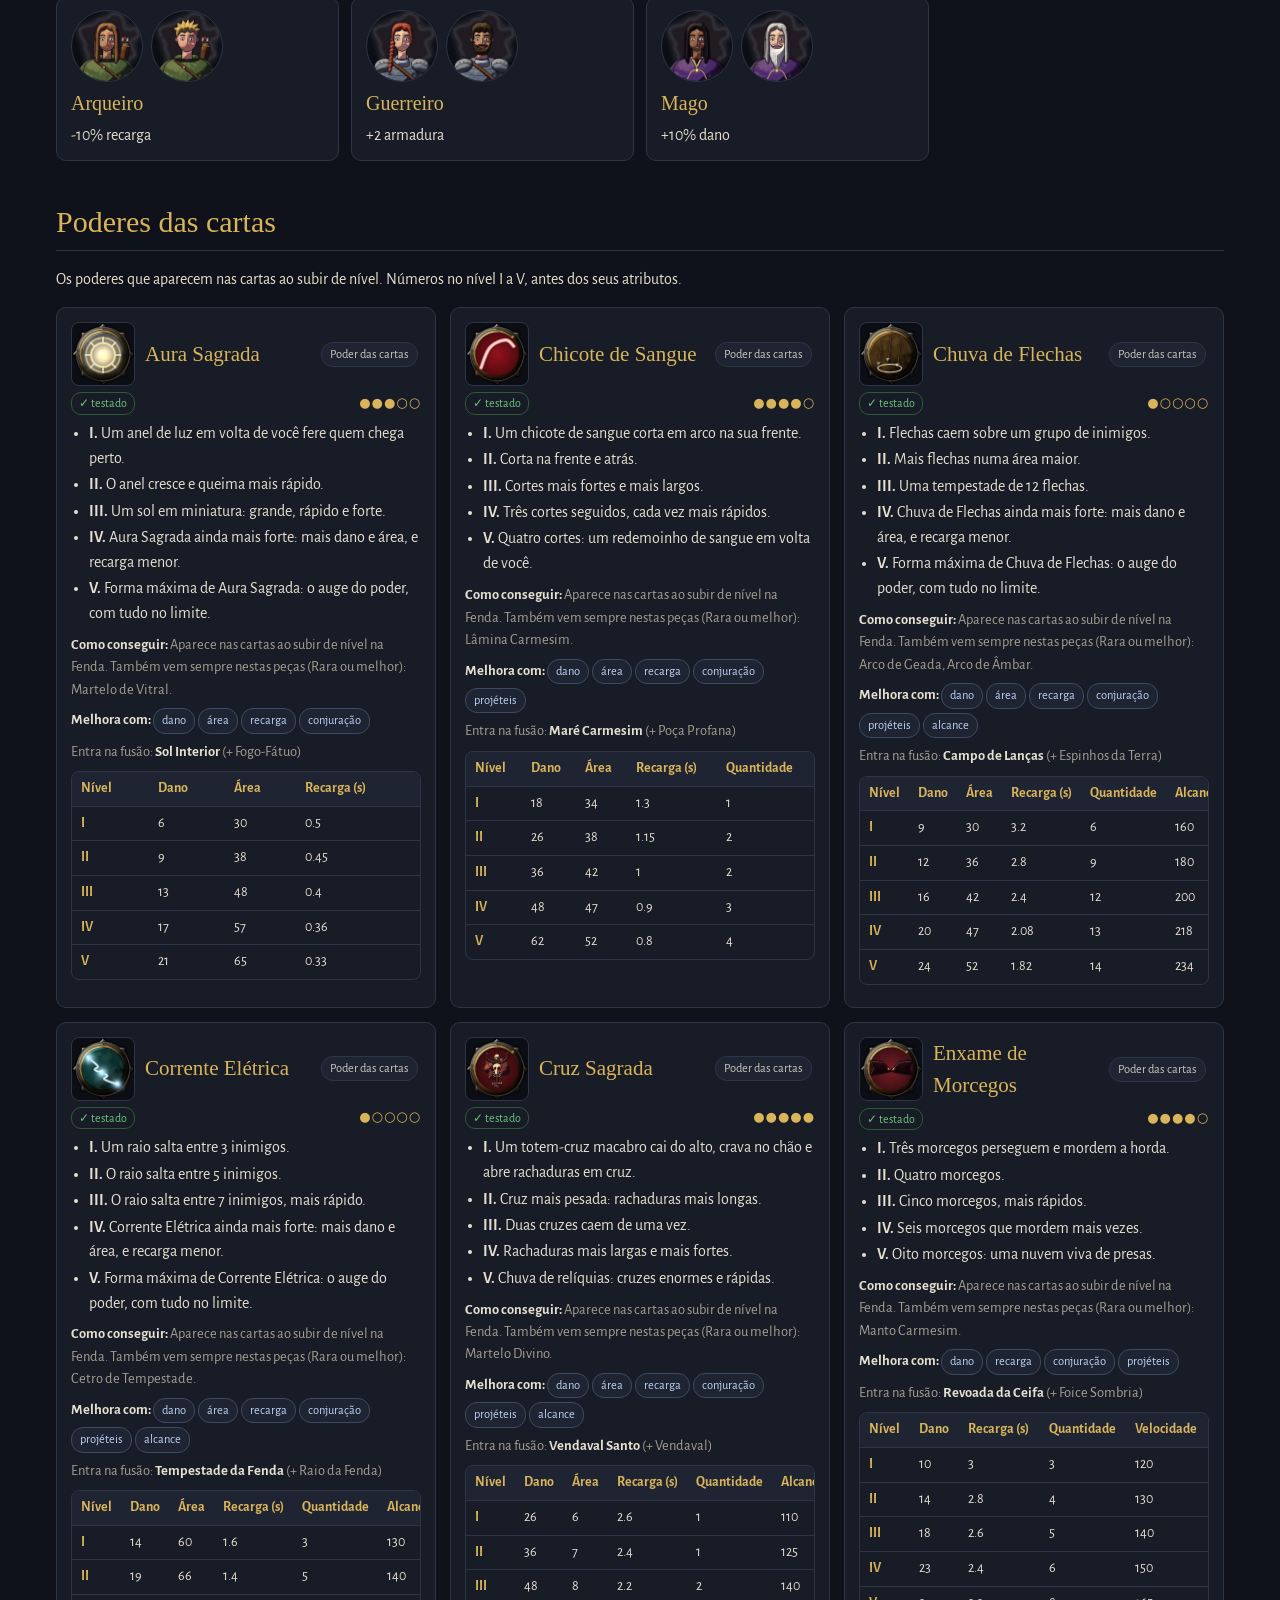
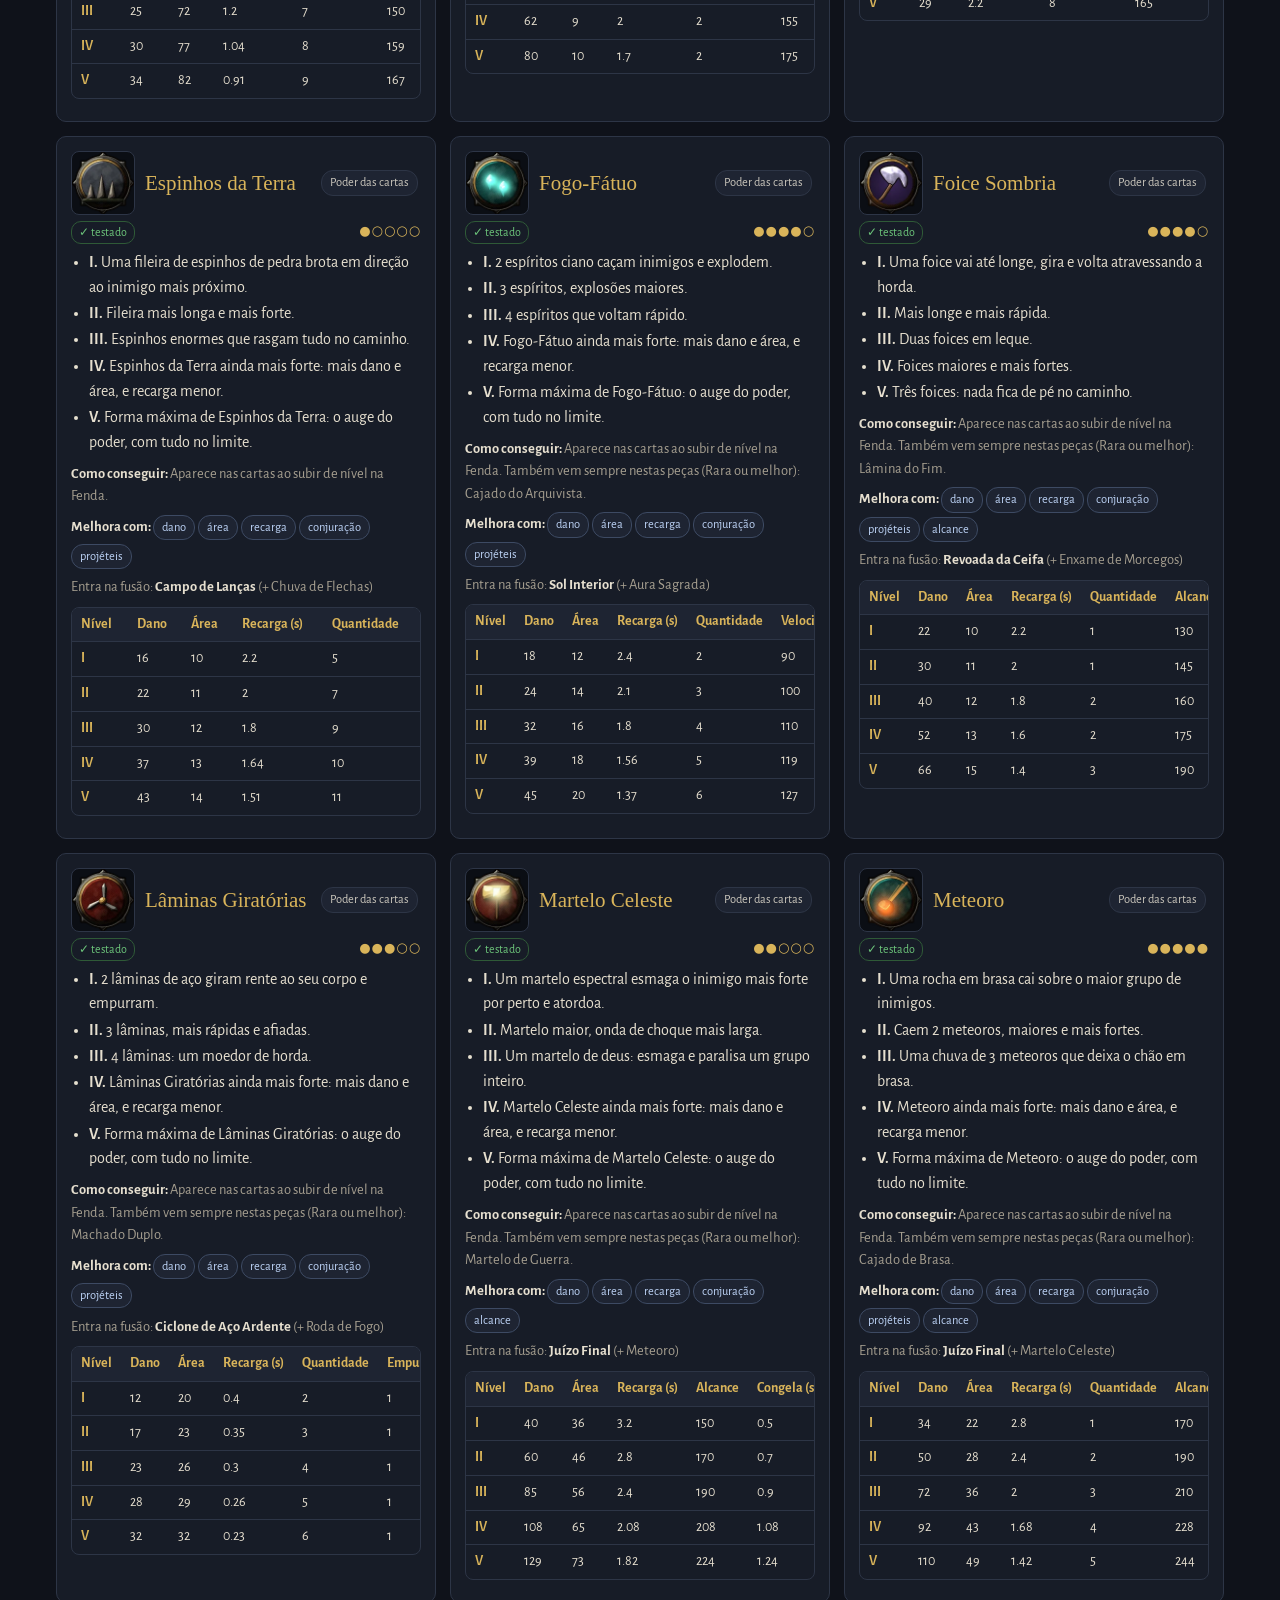
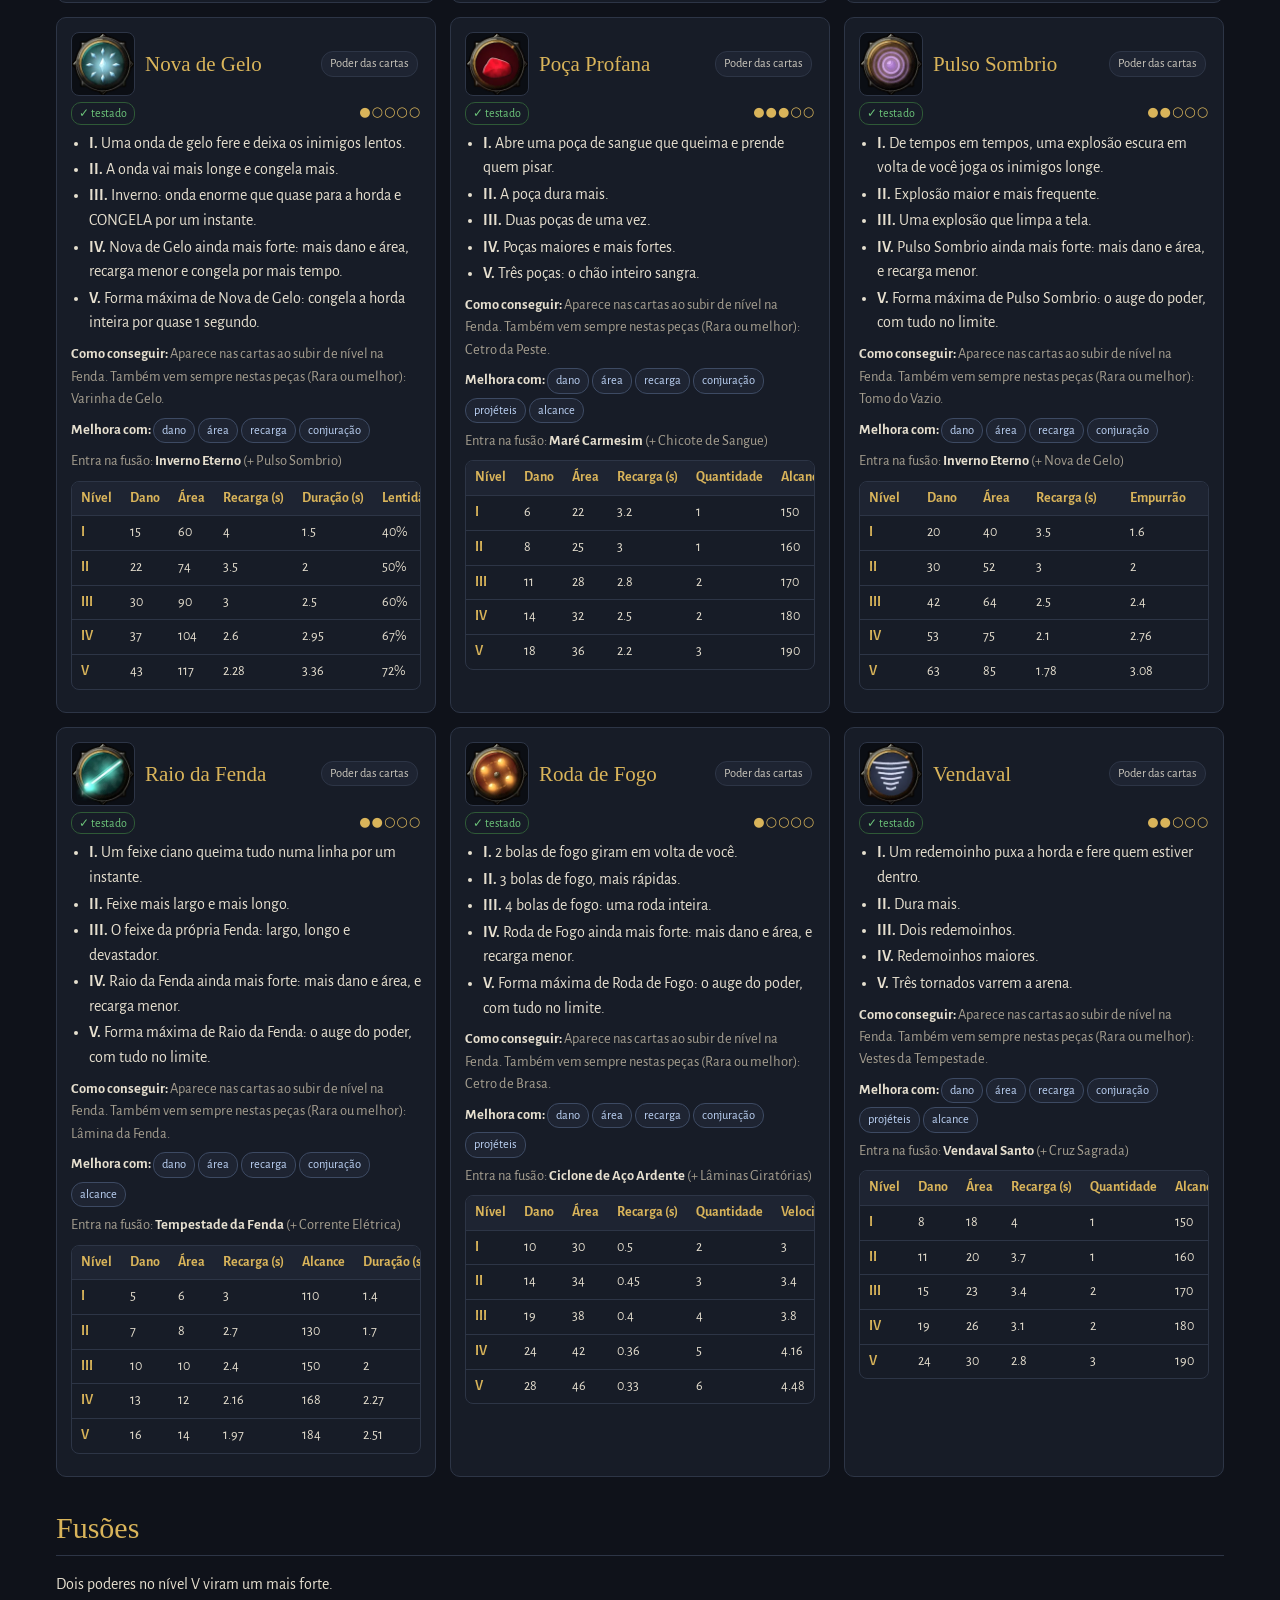
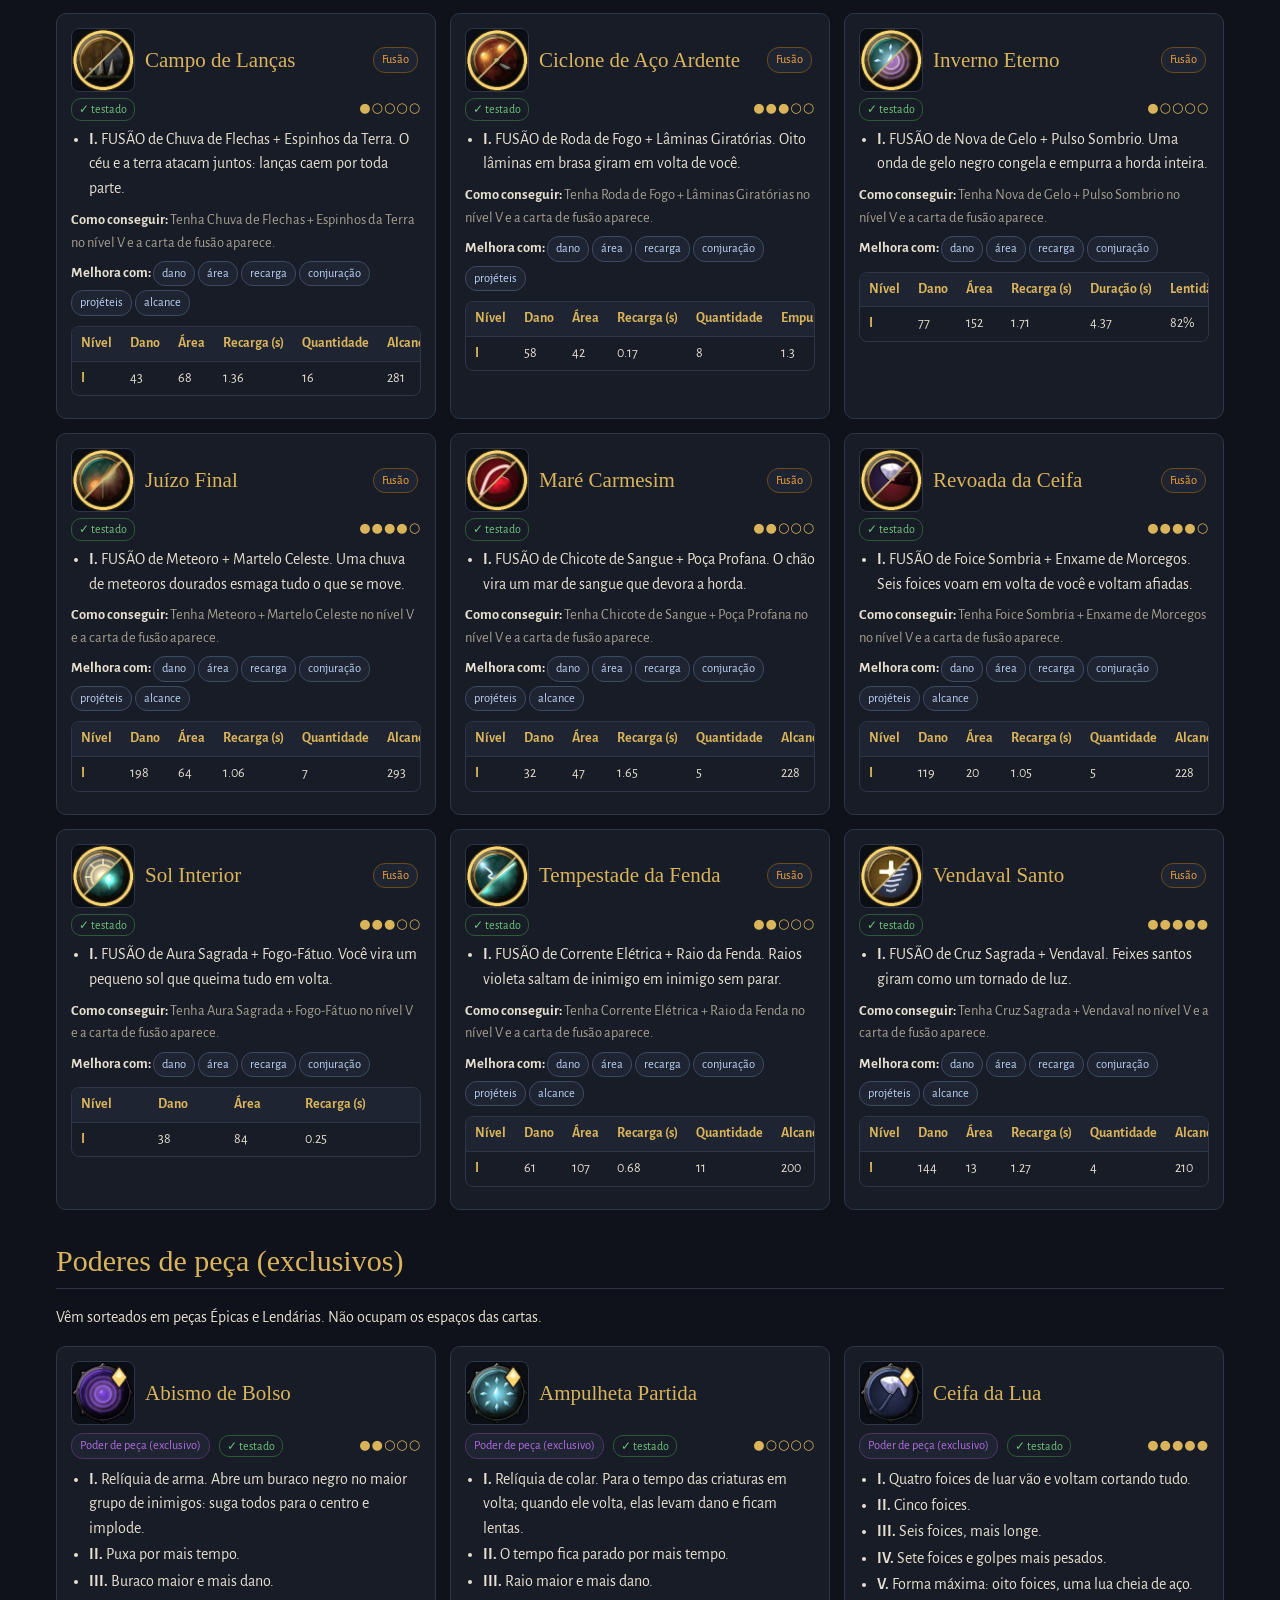
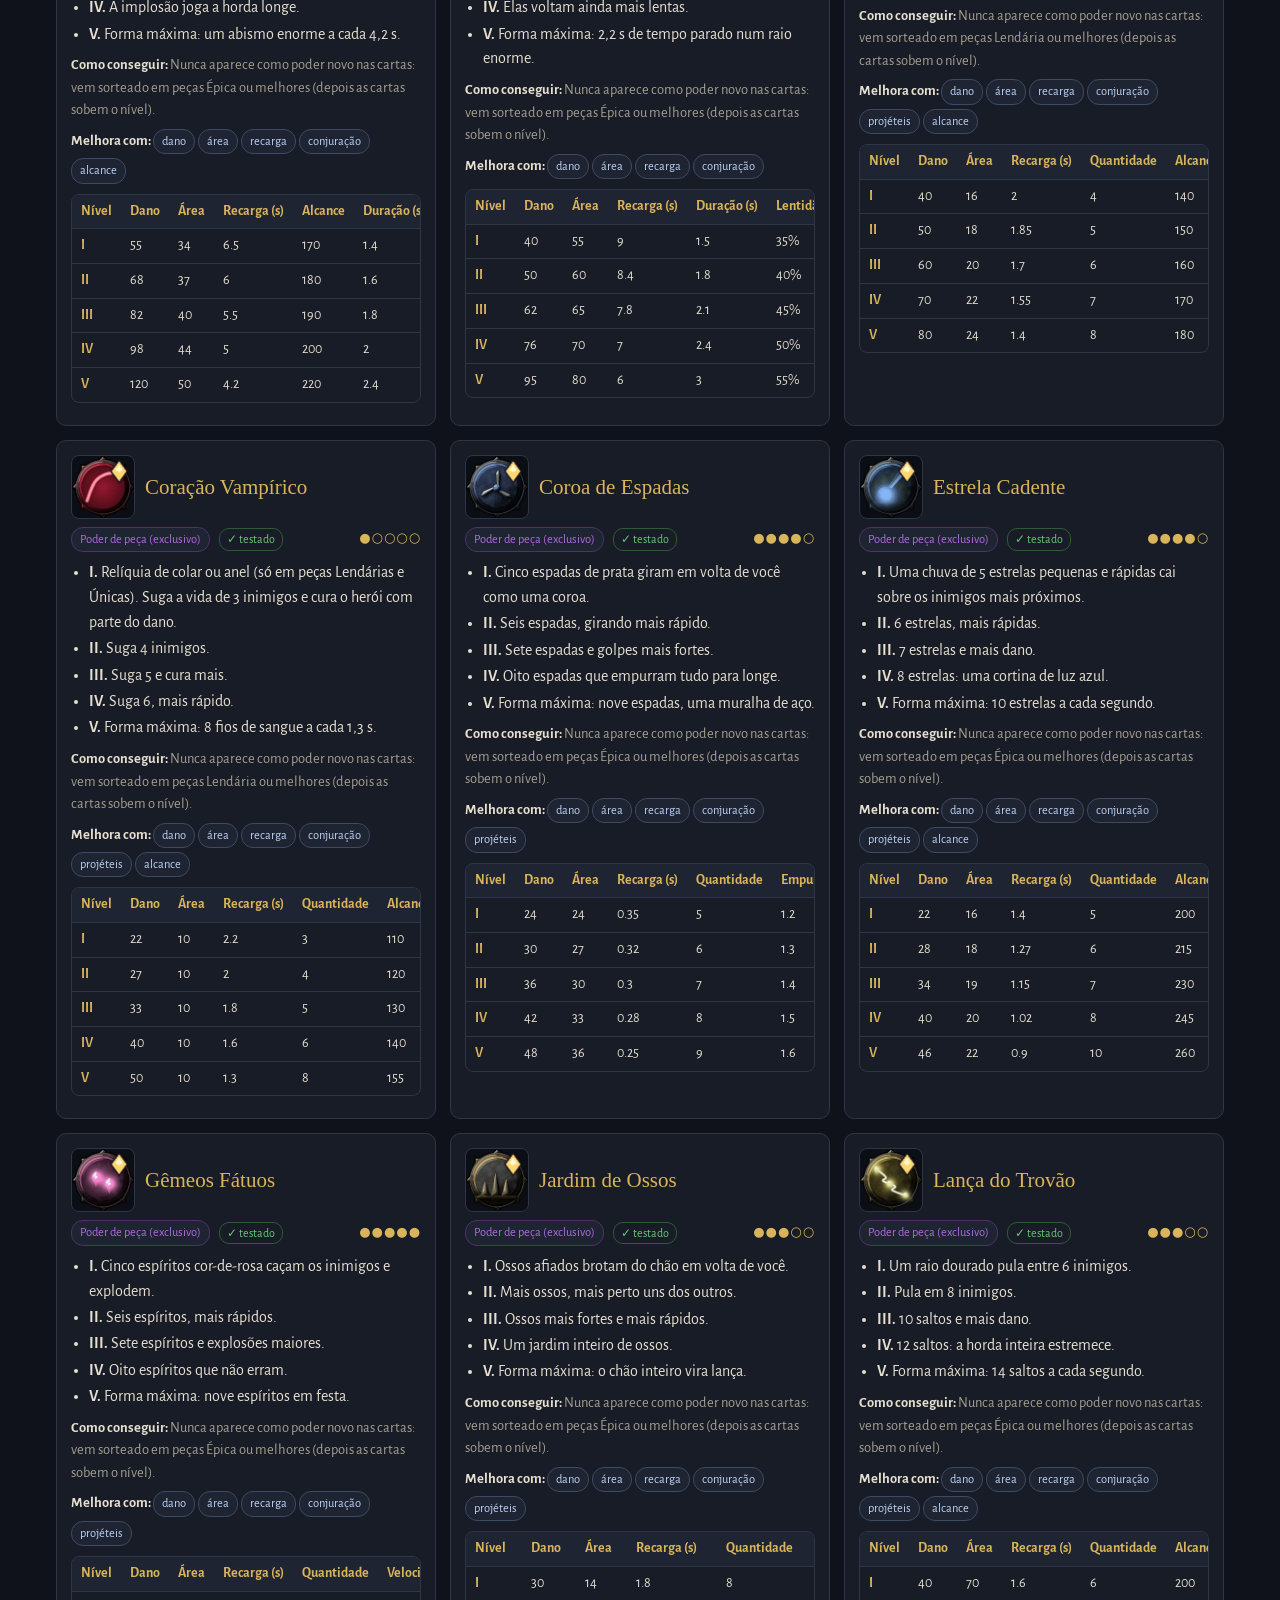
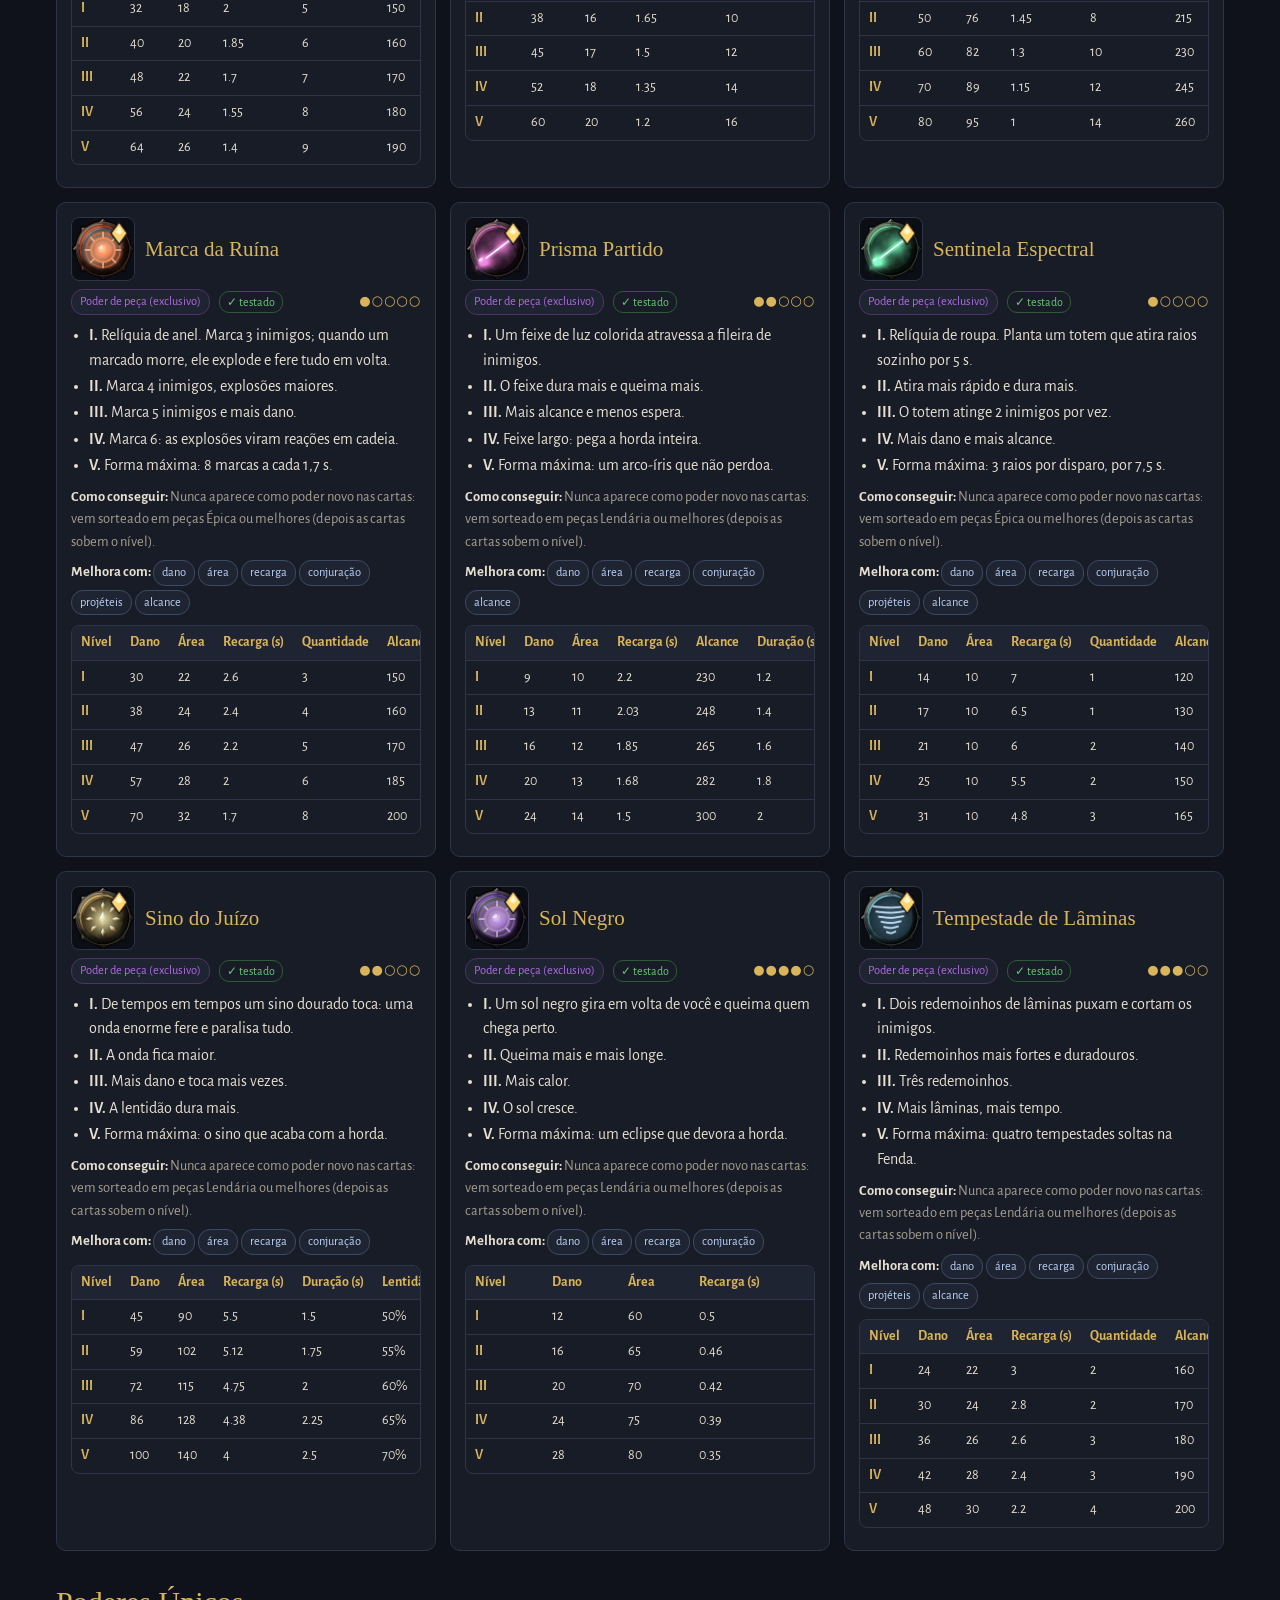
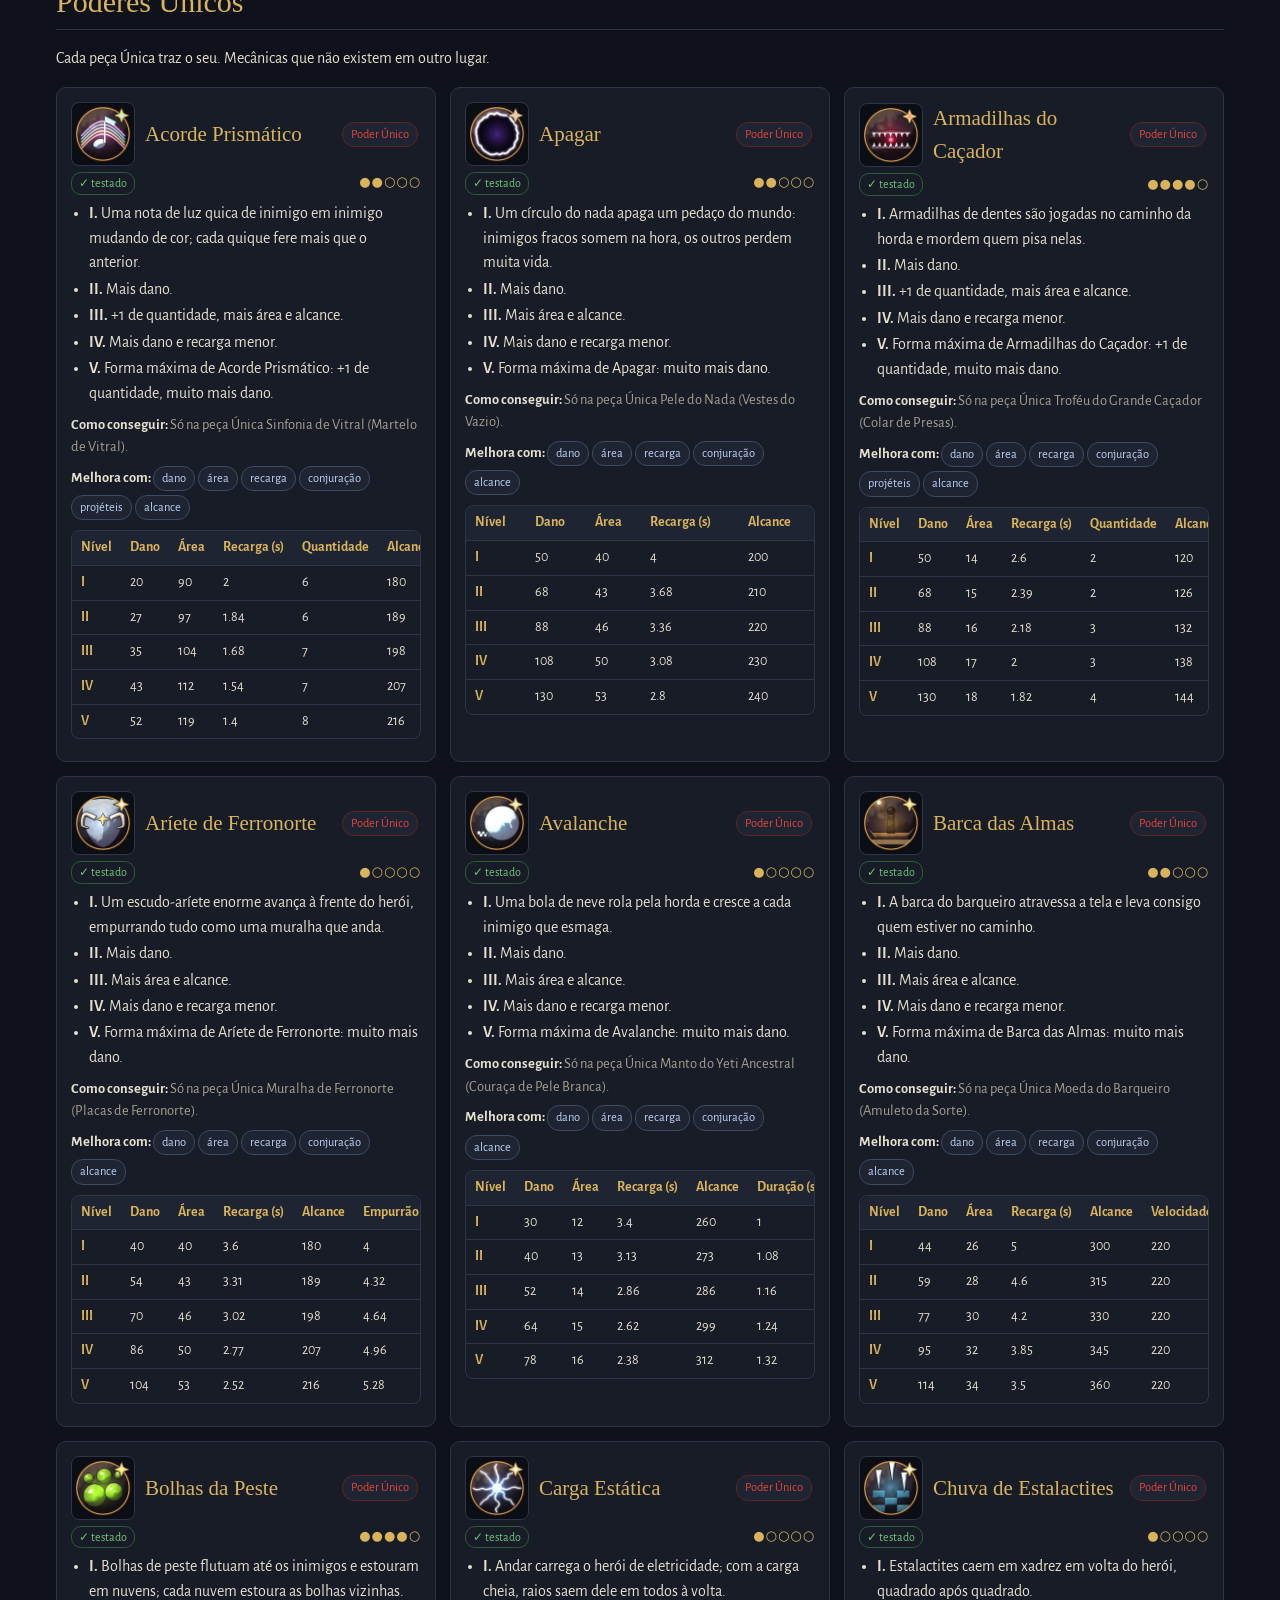
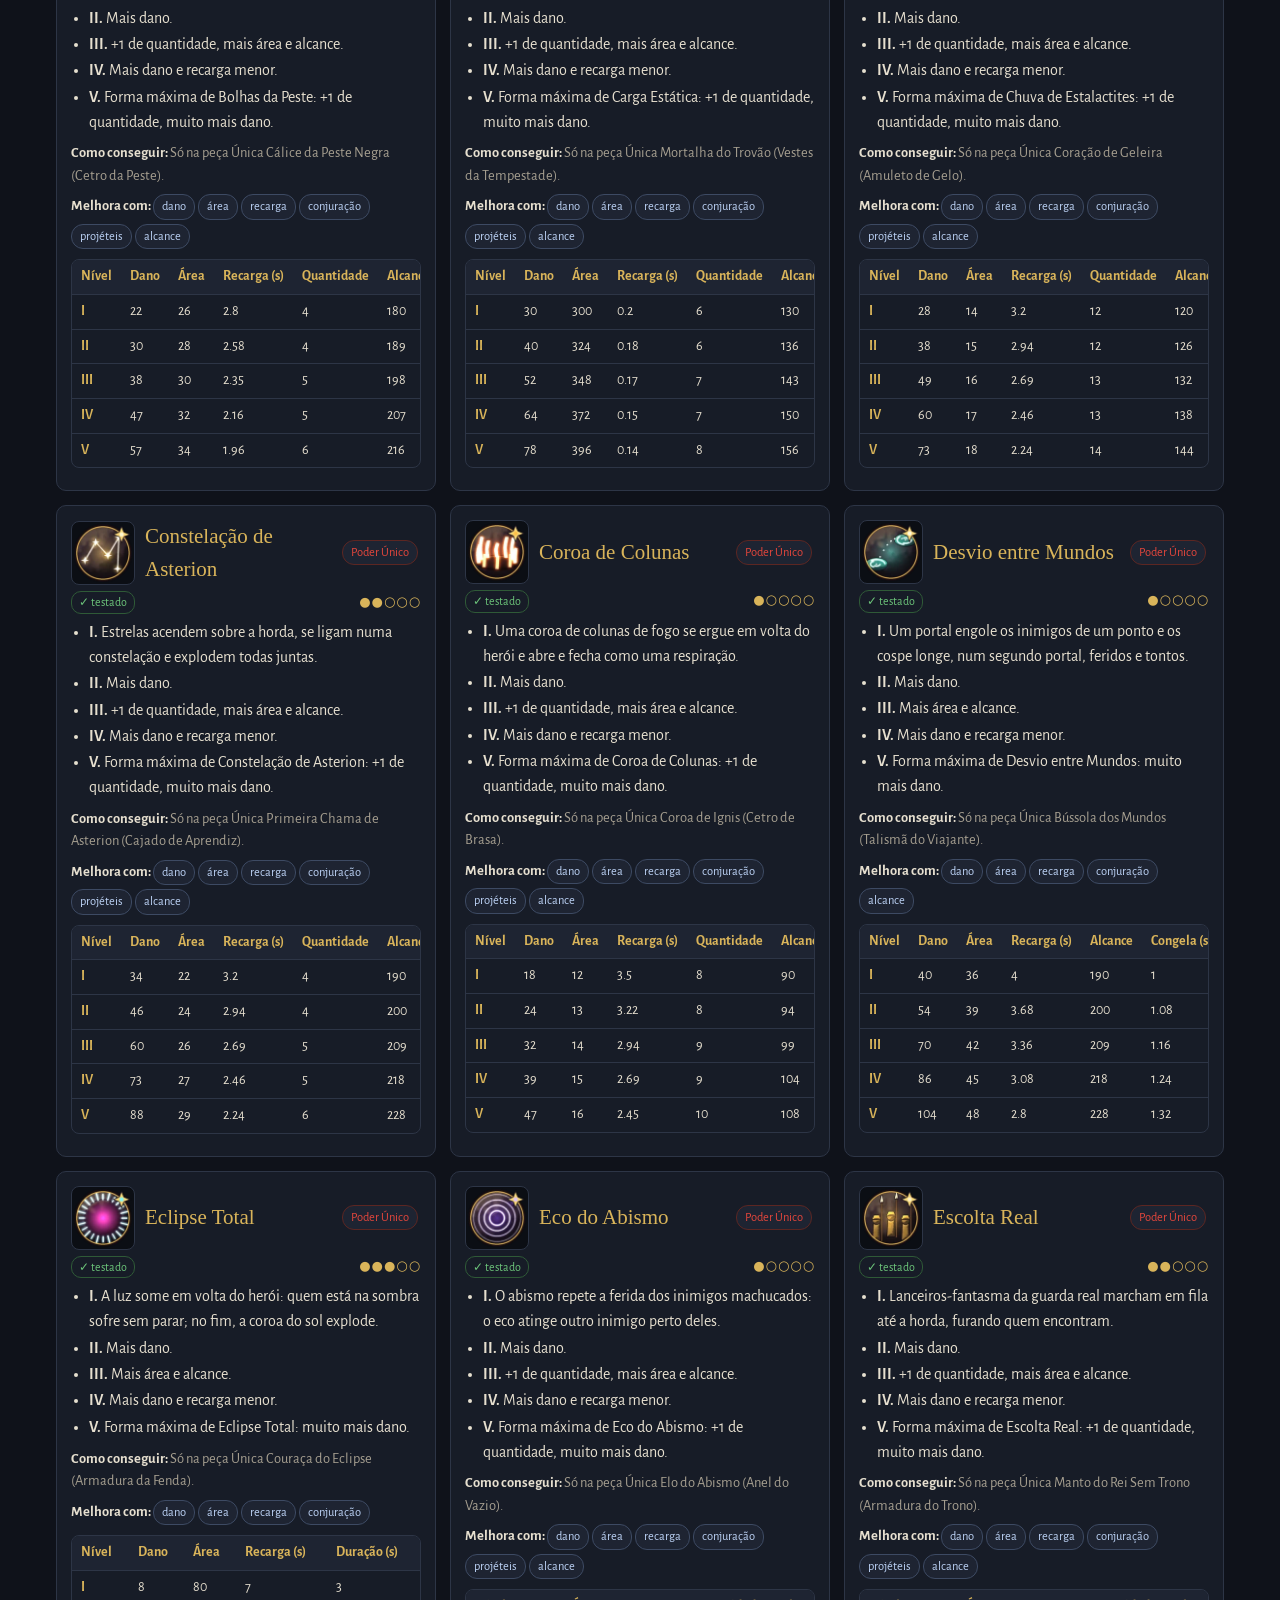
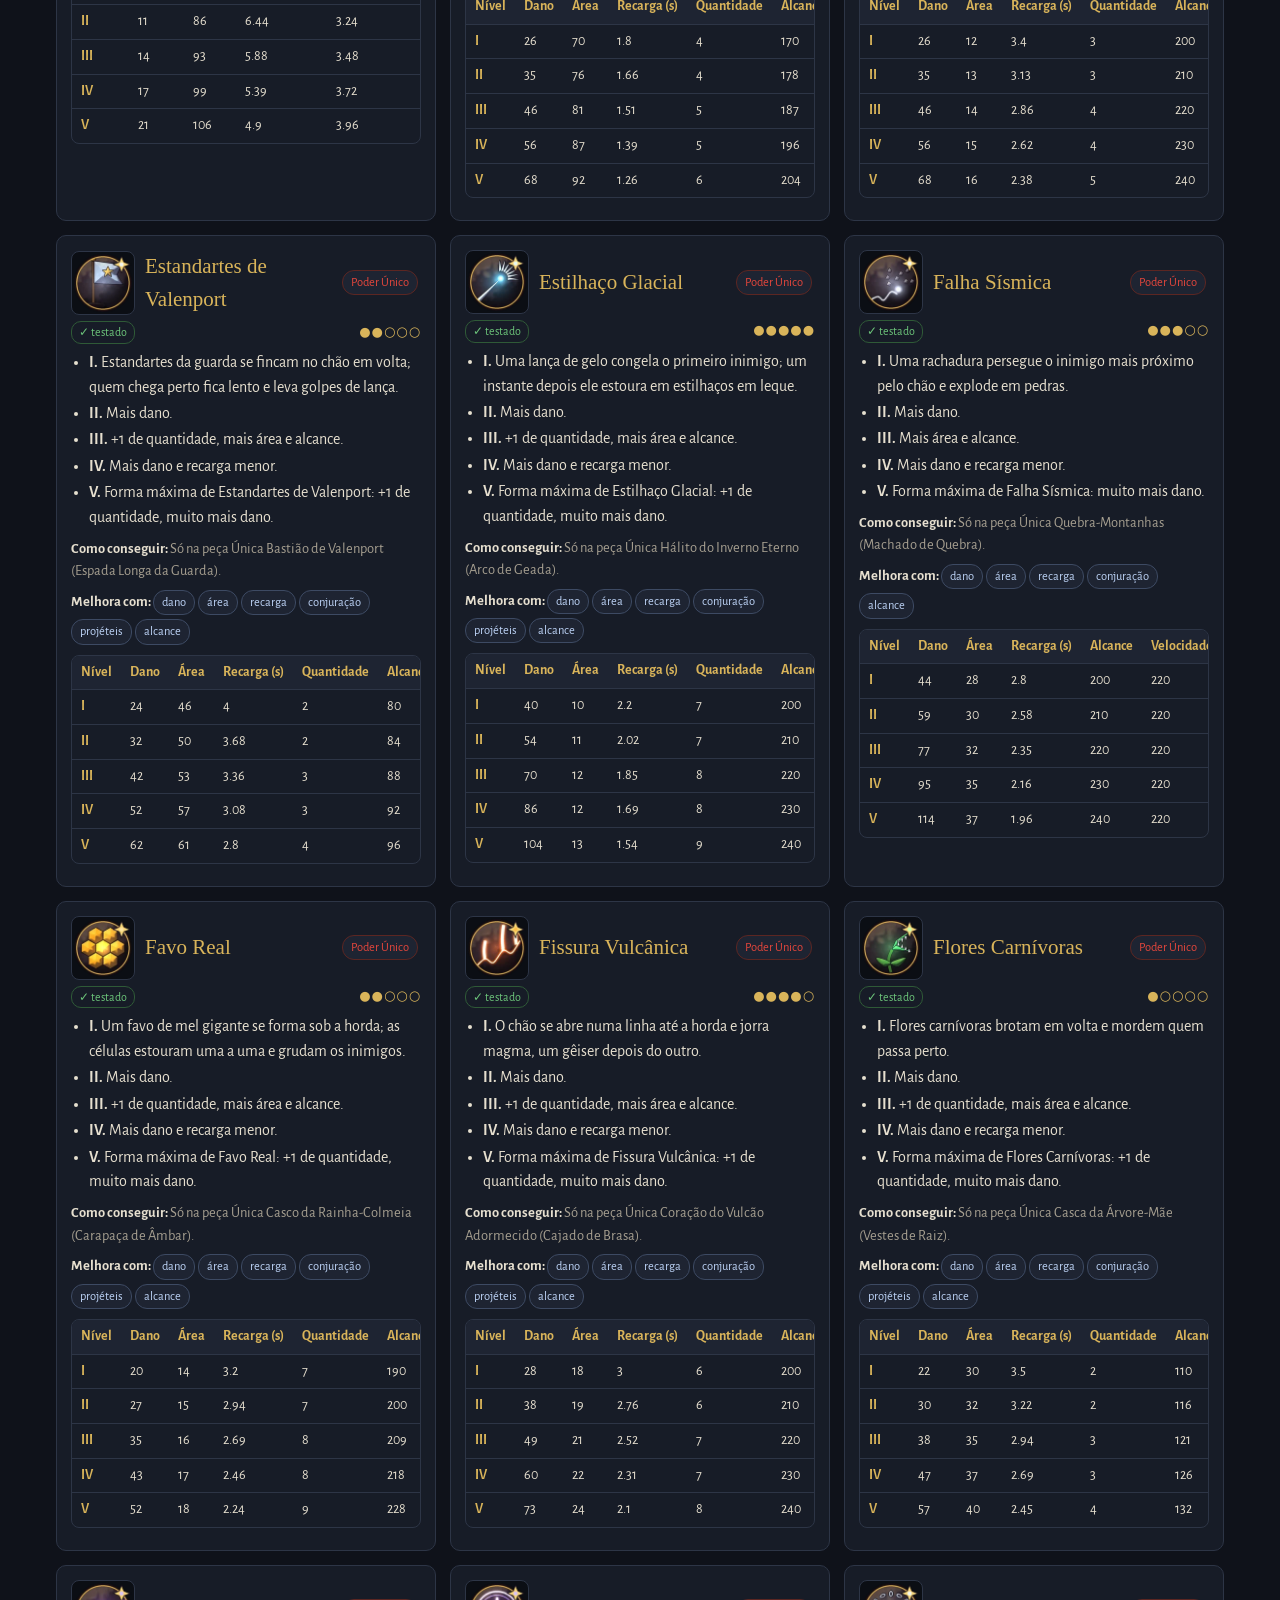
==== commit 0bd0215a: "iamT Guild 0.22.1 no site e wiki Co-Authored-By: Claude Opus 5.5 <noreply@anthropic.com> Claude-Sess" ====
--- a/iamtguild/wiki/index.html
+++ b/iamtguild/wiki/index.html
@@ -50,11 +50,11 @@
 footer{color:var(--suave);text-align:center;font-size:13px;padding:20px}
 @media (max-width:560px){.cards{grid-template-columns:1fr}.topo h1 small{display:none}section>h2{font-size:25px}}
 </style></head><body>
-<div class="topo"><div class="in"><h1>iamT Guild · Wiki<small>versão 0.22.0</small></h1>
+<div class="topo"><div class="in"><h1>iamT Guild · Wiki<small>versão 0.22.1</small></h1>
 <input id="busca" type="search" placeholder="Procurar poder, peça, rúnica, atributo..." autocomplete="off"></div><nav><a href='#inicio'>Como funciona</a><a href='#atributos'>Atributos</a><a href='#herois'>Classes</a><a href='#comum'>Poderes das cartas</a><a href='#fusao'>Fusões</a><a href='#peca'>Poderes de peça (exclusivos)</a><a href='#unico'>Poderes Únicos</a><a href='#passivos'>Passivos</a><a href='#runicas'>Rúnicas</a><a href='#equipamentos'>Equipamentos</a><a href='#raridades'>Raridades</a><a href='#unicos'>Peças Únicas</a><a href='#cartas'>Cartas de atributo</a><a href='#combinacoes'>Combinações</a></nav></div>
 <main><p id="nada">Nada encontrado.</p><section id='inicio'><h2>Como funciona</h2>
 <p>Na Fenda você junta <b>poderes</b> (cartas ao subir de nível), e o seu herói fica mais forte pelos <b>atributos</b> (vida, dano, recarga...),
-que vêm da classe, das <b>peças</b> vestidas, das cartas e dos efeitos. Esta wiki é gerada direto dos dados do jogo (versão 0.22.0).</p>
+que vêm da classe, das <b>peças</b> vestidas, das cartas e dos efeitos. Esta wiki é gerada direto dos dados do jogo (versão 0.22.1).</p>
 <div class="grade3">
 <div class="dica"><h4>Limite de poderes</h4><p>Cabem <b>6 poderes das cartas</b>. Os poderes de peça (exclusivos), os Únicos e as rúnicas <b>não contam</b> nesse limite.</p></div>
 <div class="dica"><h4>Fusões</h4><p>Dois poderes no nível <b>V</b> podem virar uma <b>fusão</b> (a carta aparece sozinha). A fusão libera o espaço de um deles.</p></div>
@@ -654,7 +654,7 @@
 <li>Projéteis extras: no máximo +3 em cada poder.</li><li>Recarga: nunca abaixo de 40% do tempo normal do poder.</li>
 <li>Conjuração: até 100% (o poder dispara duas vezes sempre).</li><li>Nenhum golpe tira mais que metade da sua vida máxima de uma vez.</li>
 <li>Vidas extras (Último Suspiro, Fênix, rúnicas de renascer) somam, uma vez por expedição cada.</li></ul></div></section></main>
-<footer>Gerada automaticamente a partir dos dados do jogo · iamT Guild 0.22.0</footer>
+<footer>Gerada automaticamente a partir dos dados do jogo · iamT Guild 0.22.1</footer>
 <script>
 (function(){
   var campo=document.getElementById('busca');var nada=document.getElementById('nada');
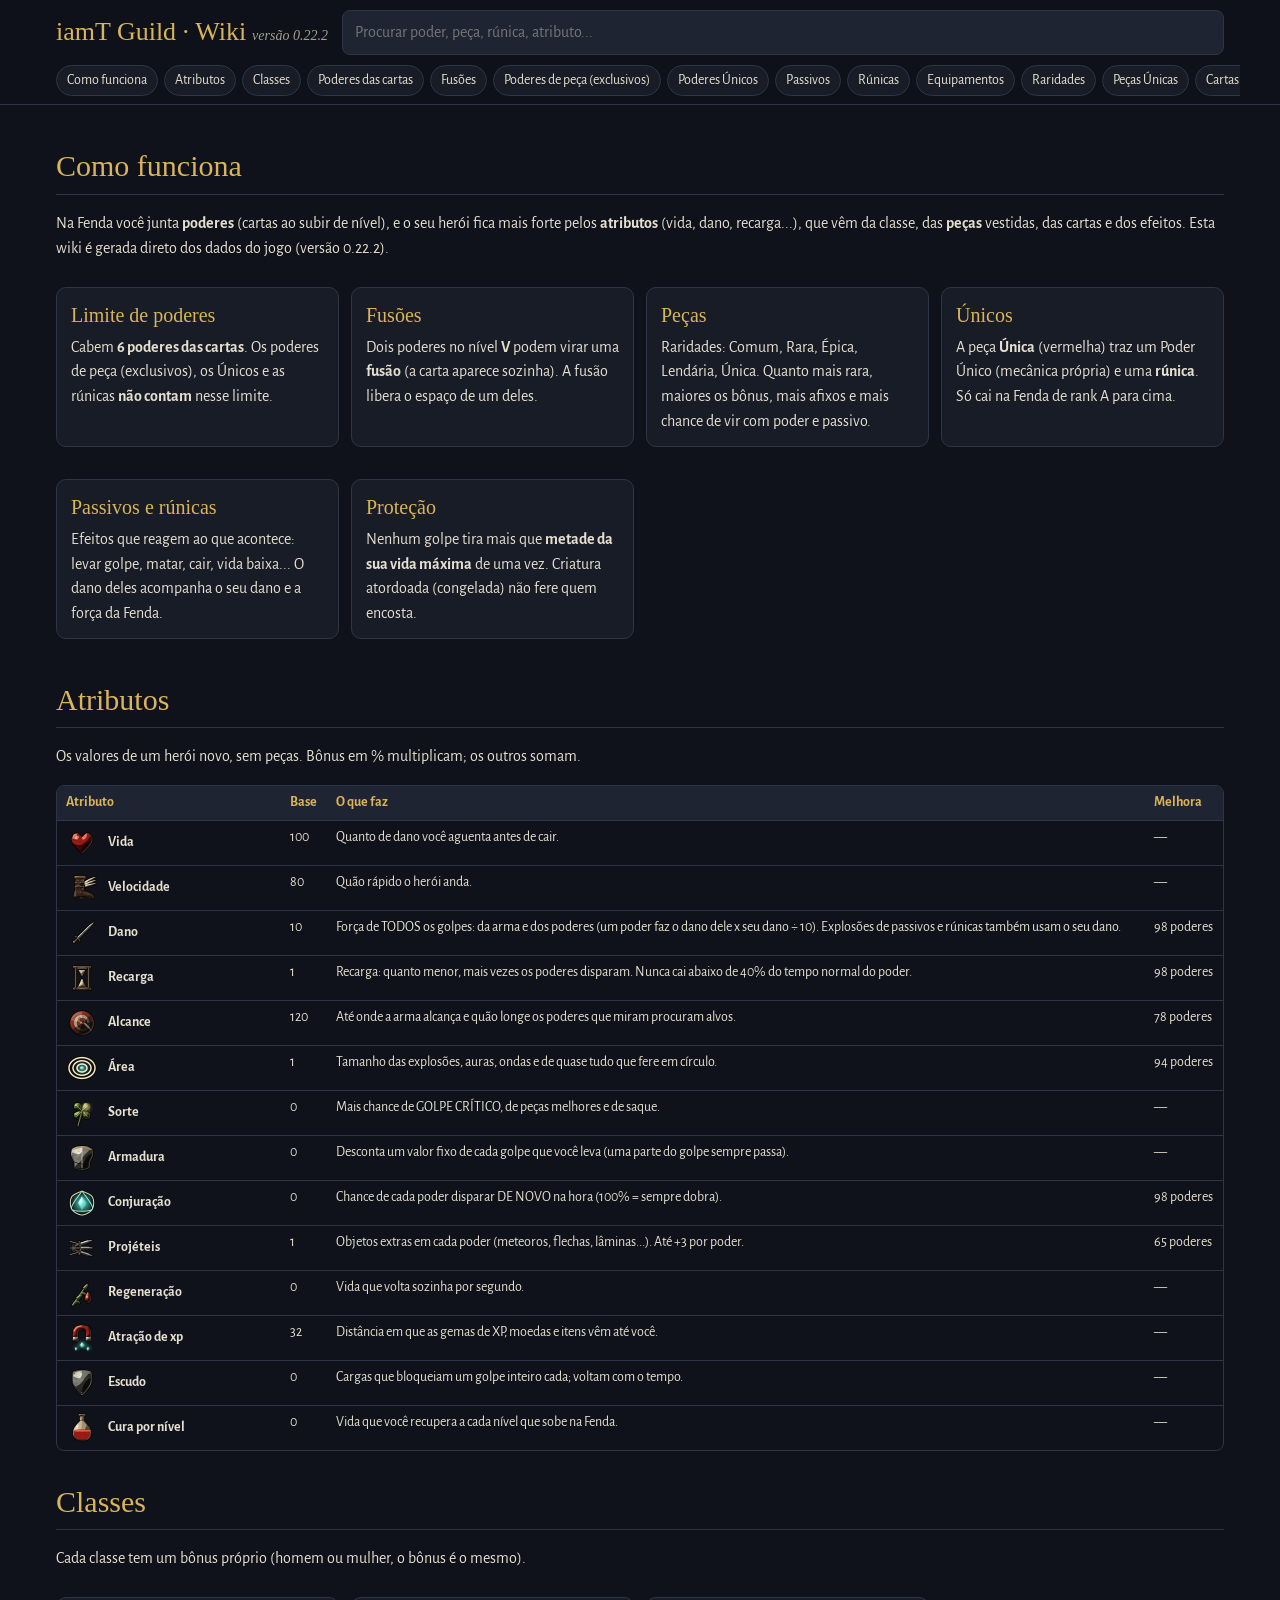
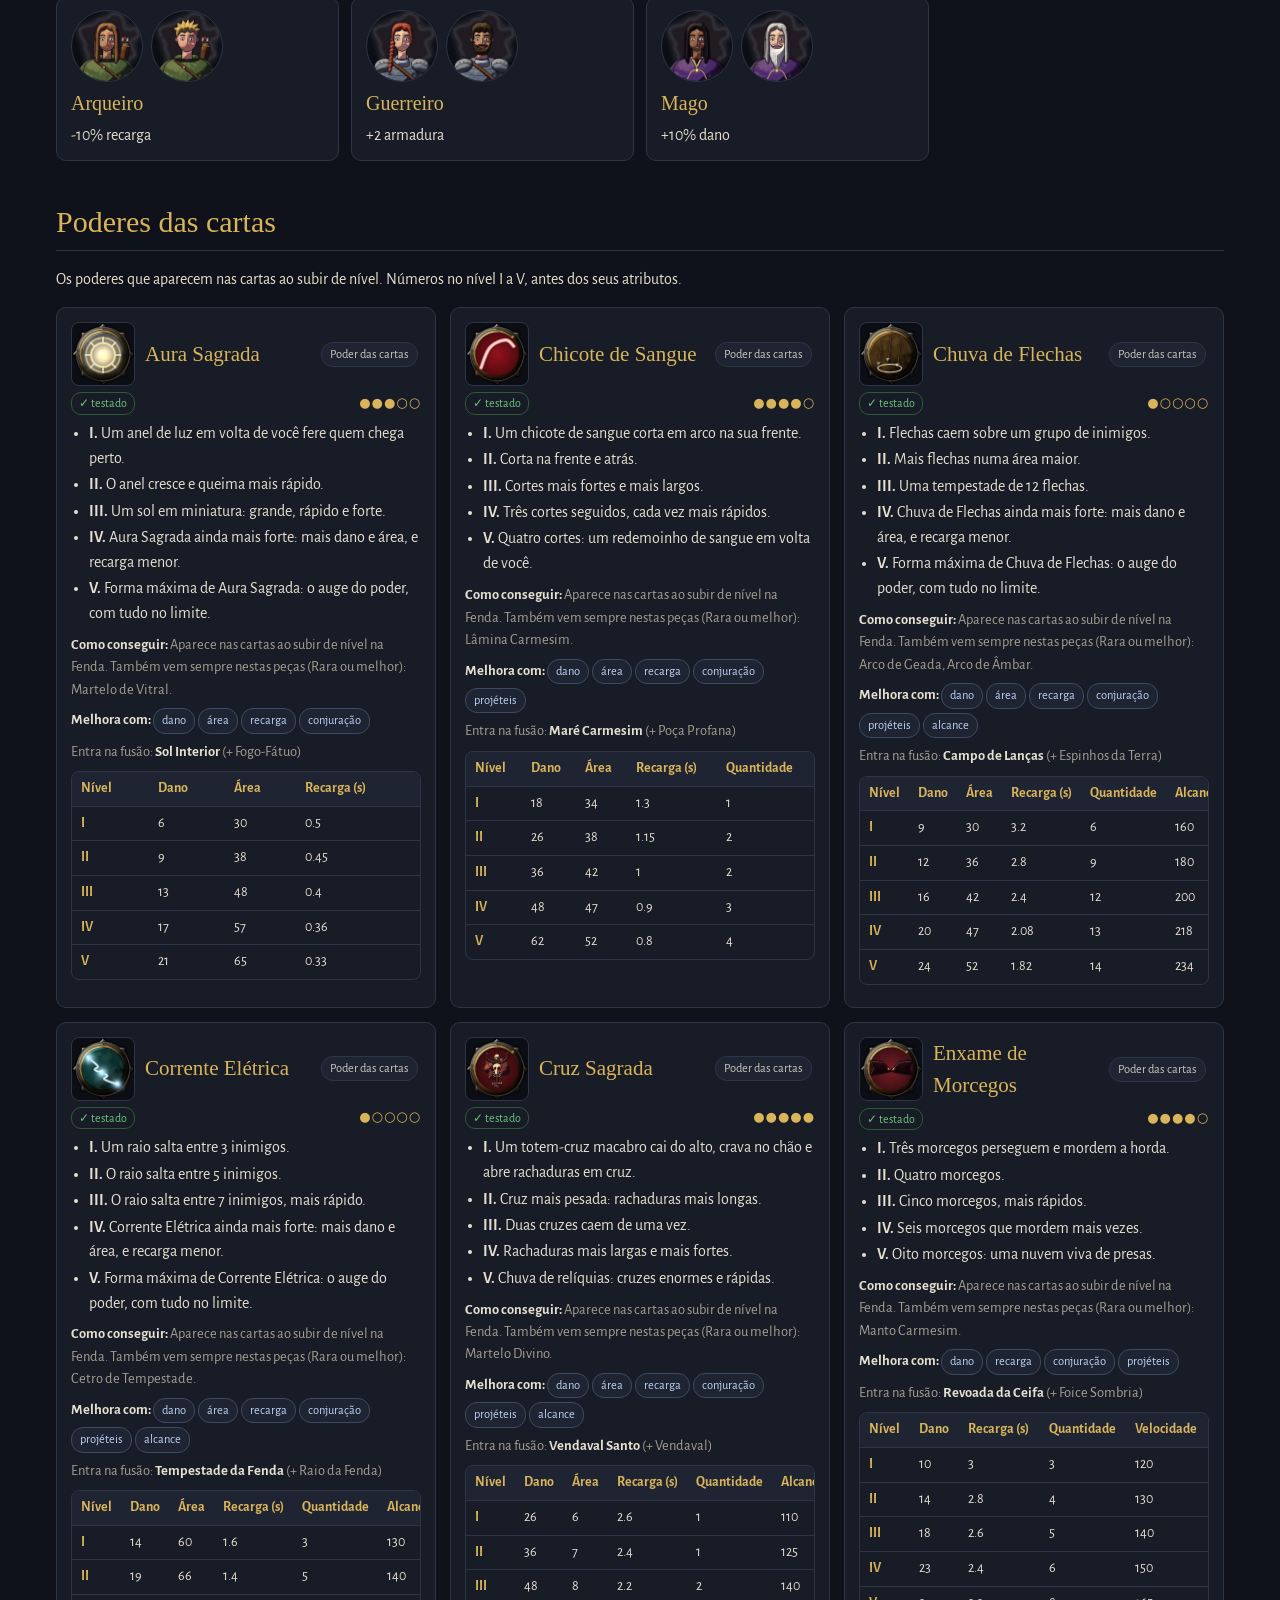
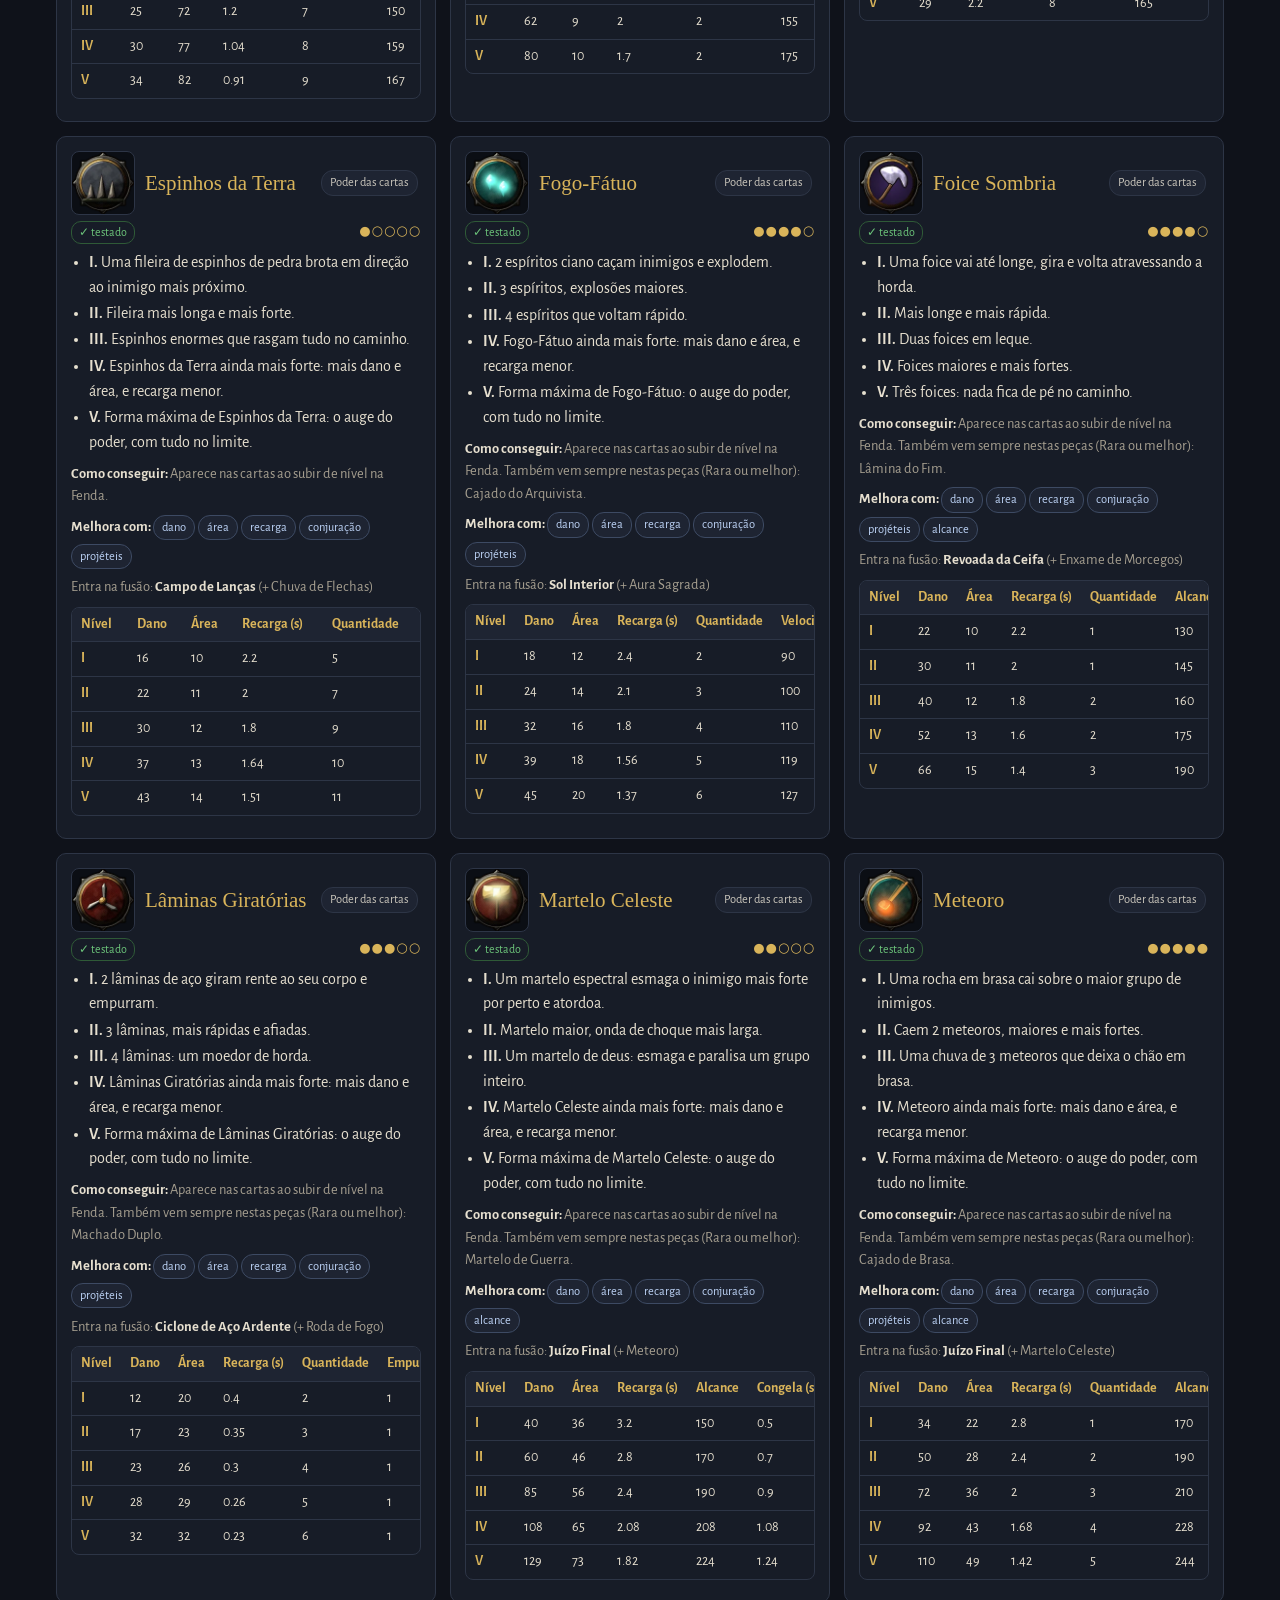
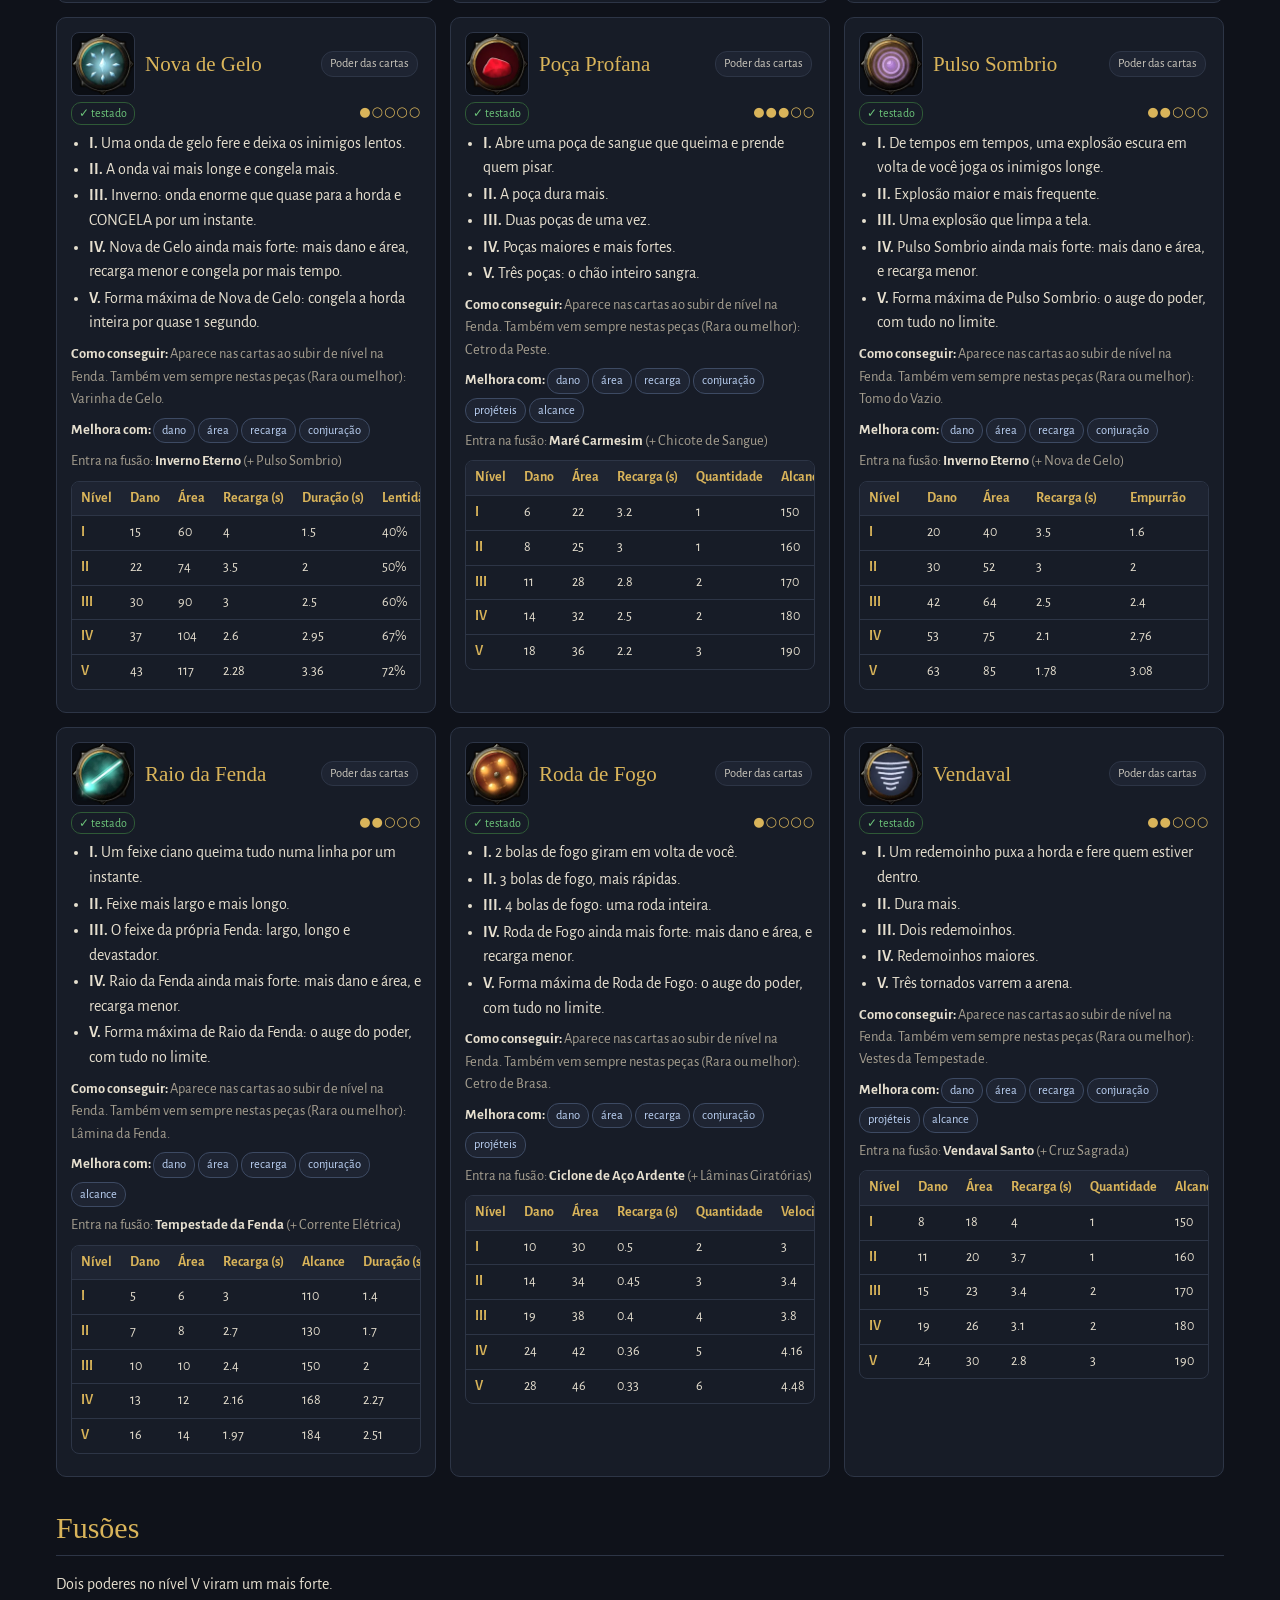
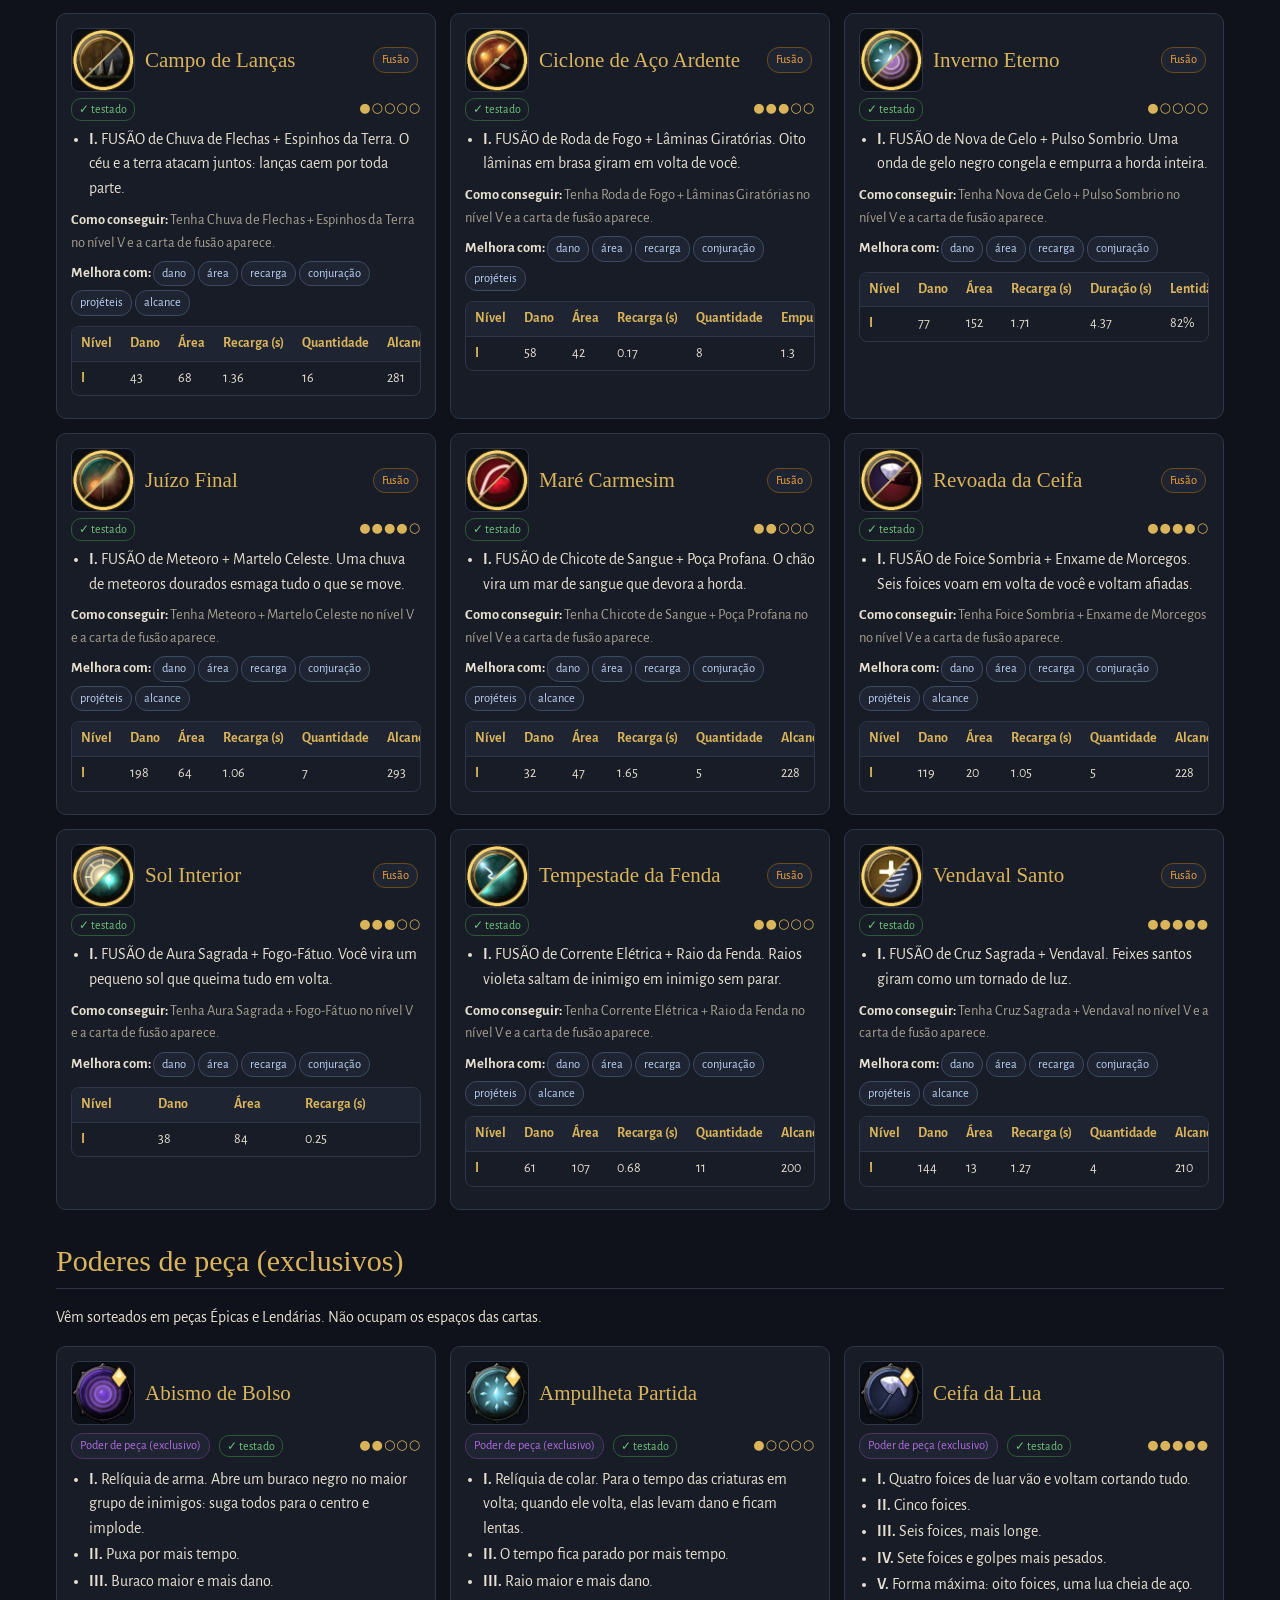
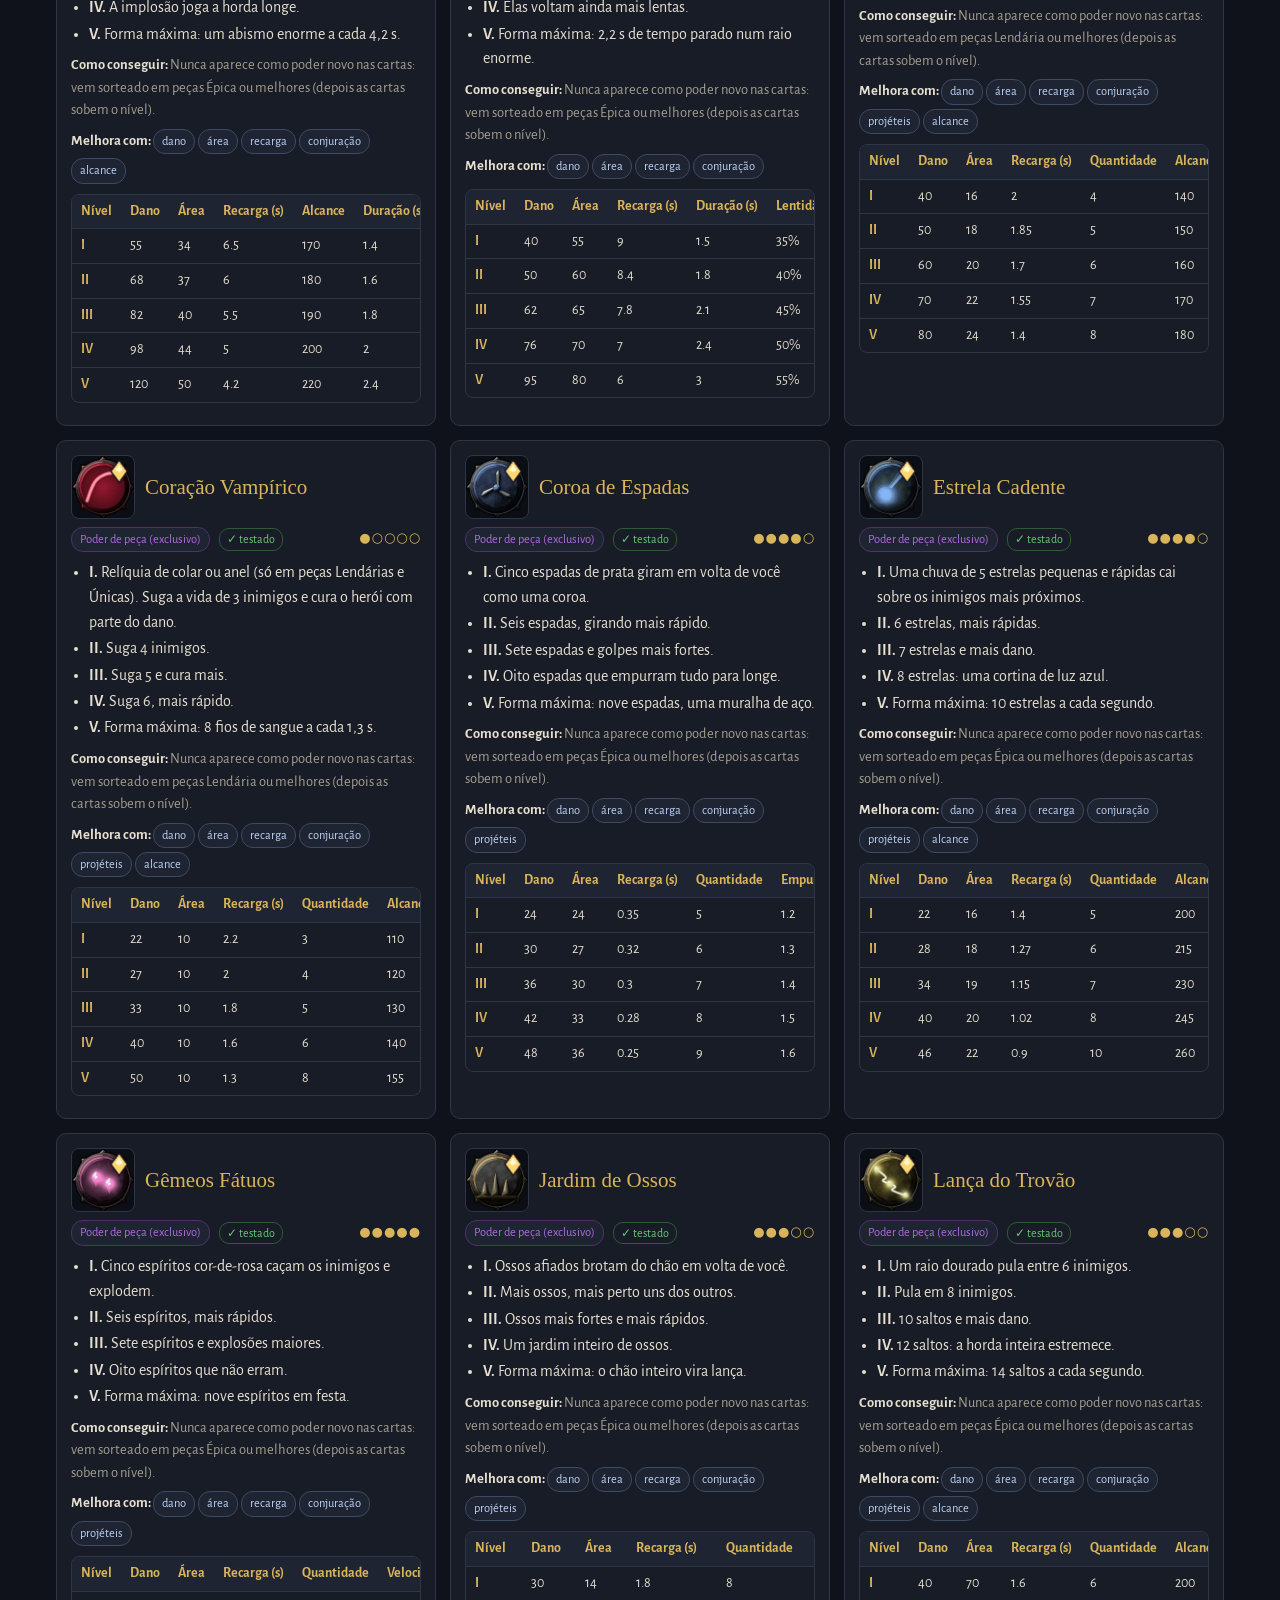
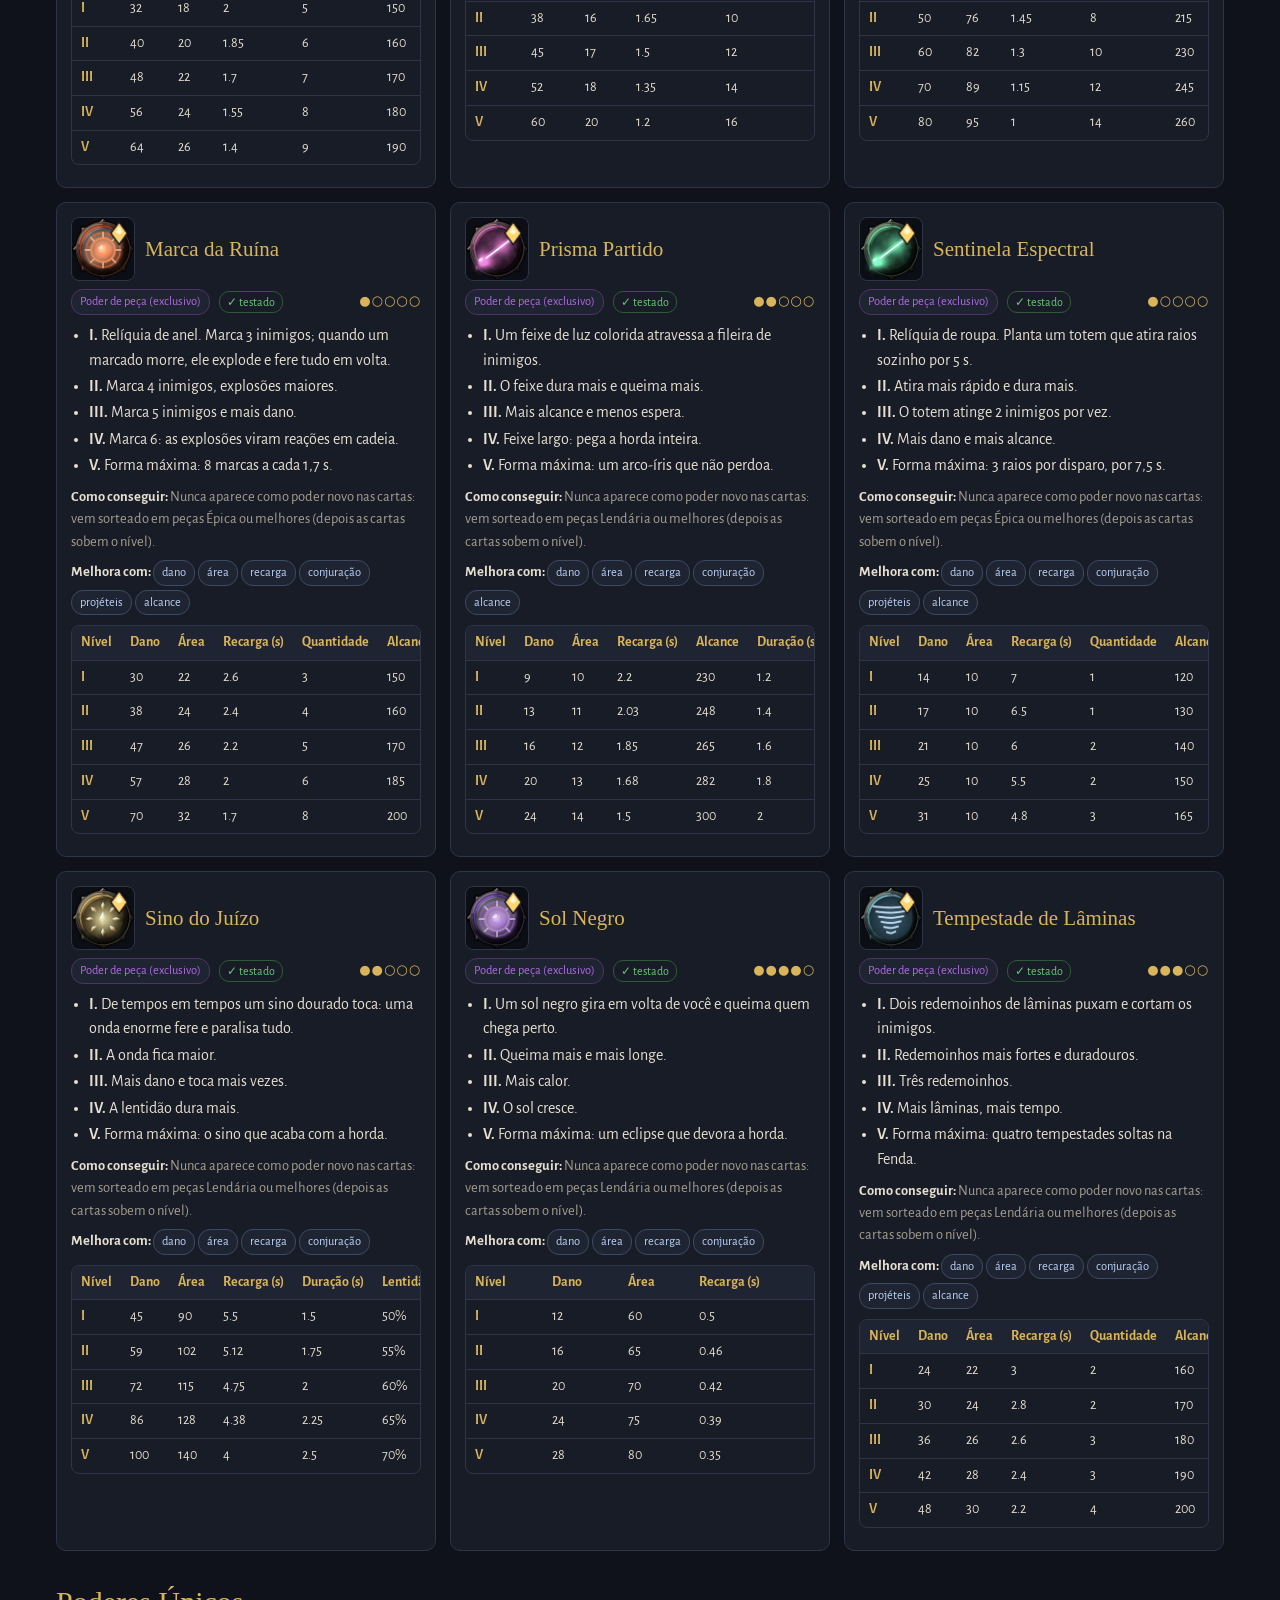
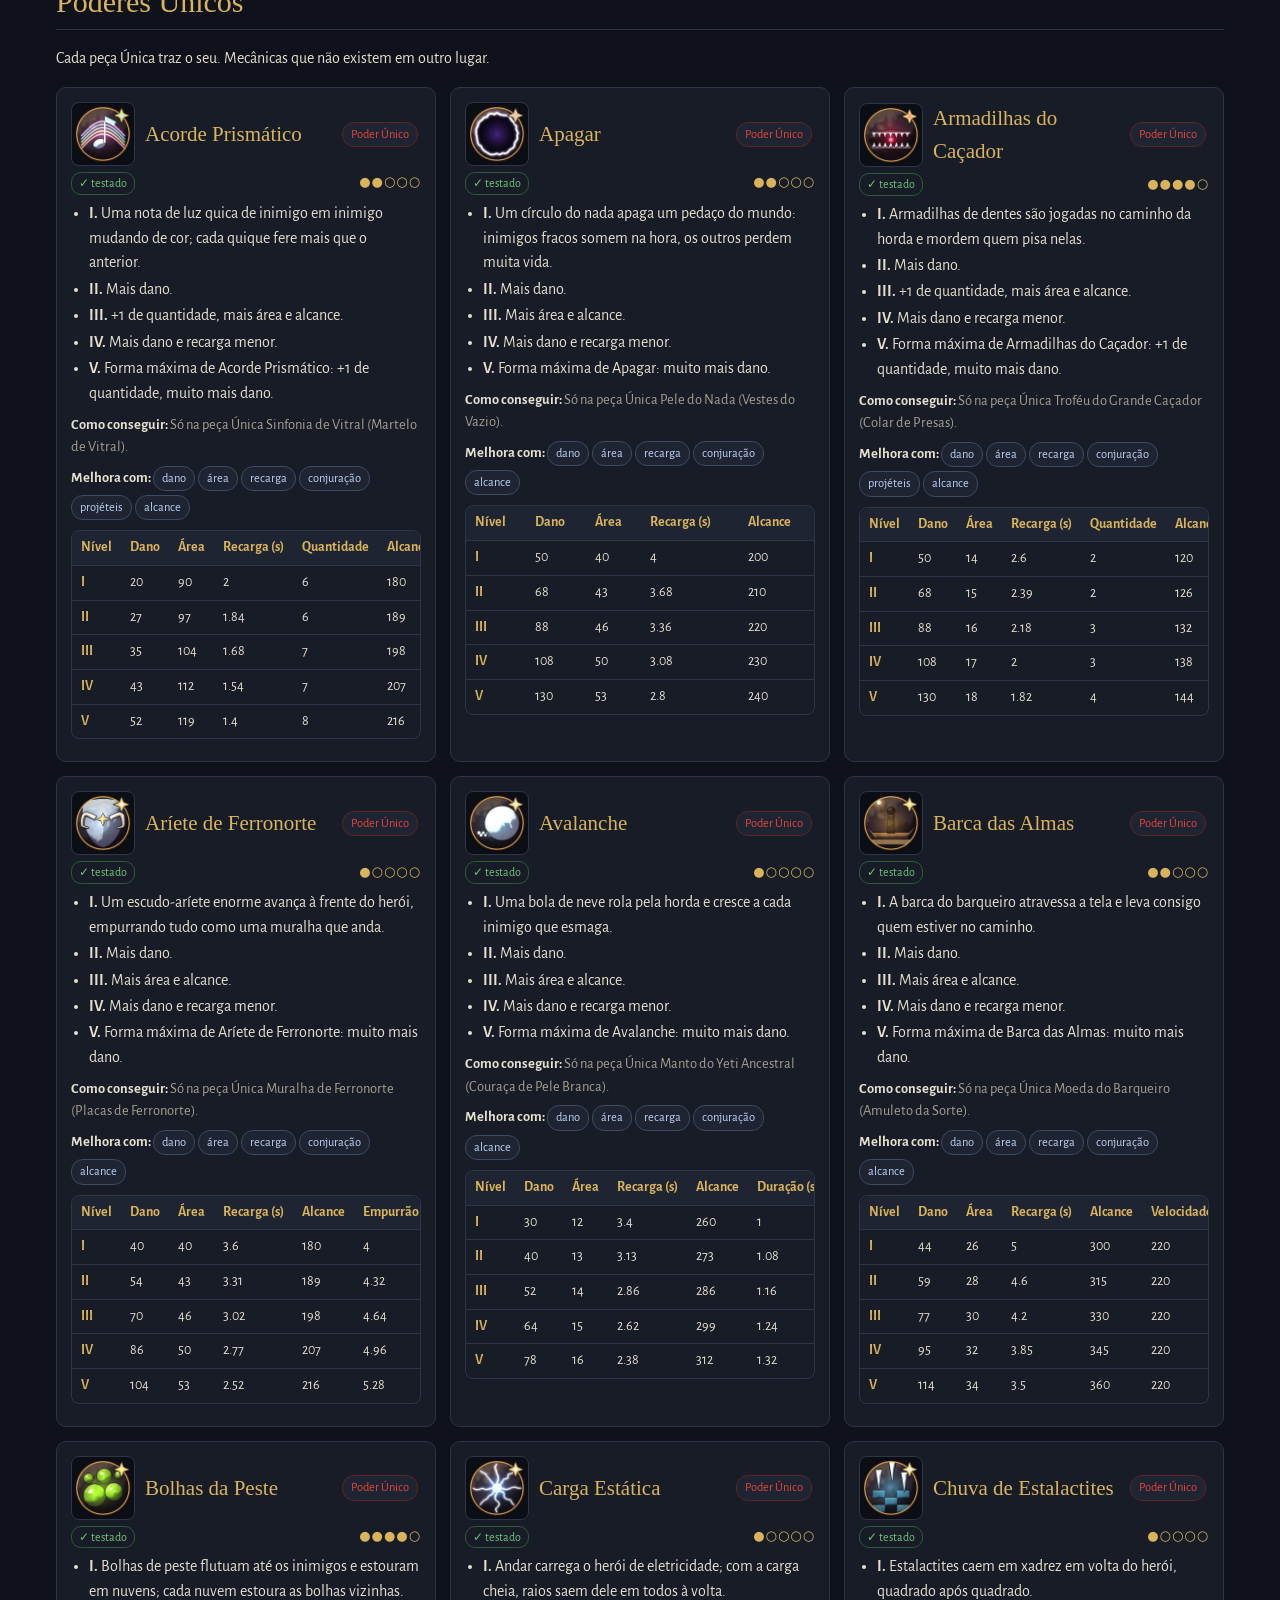
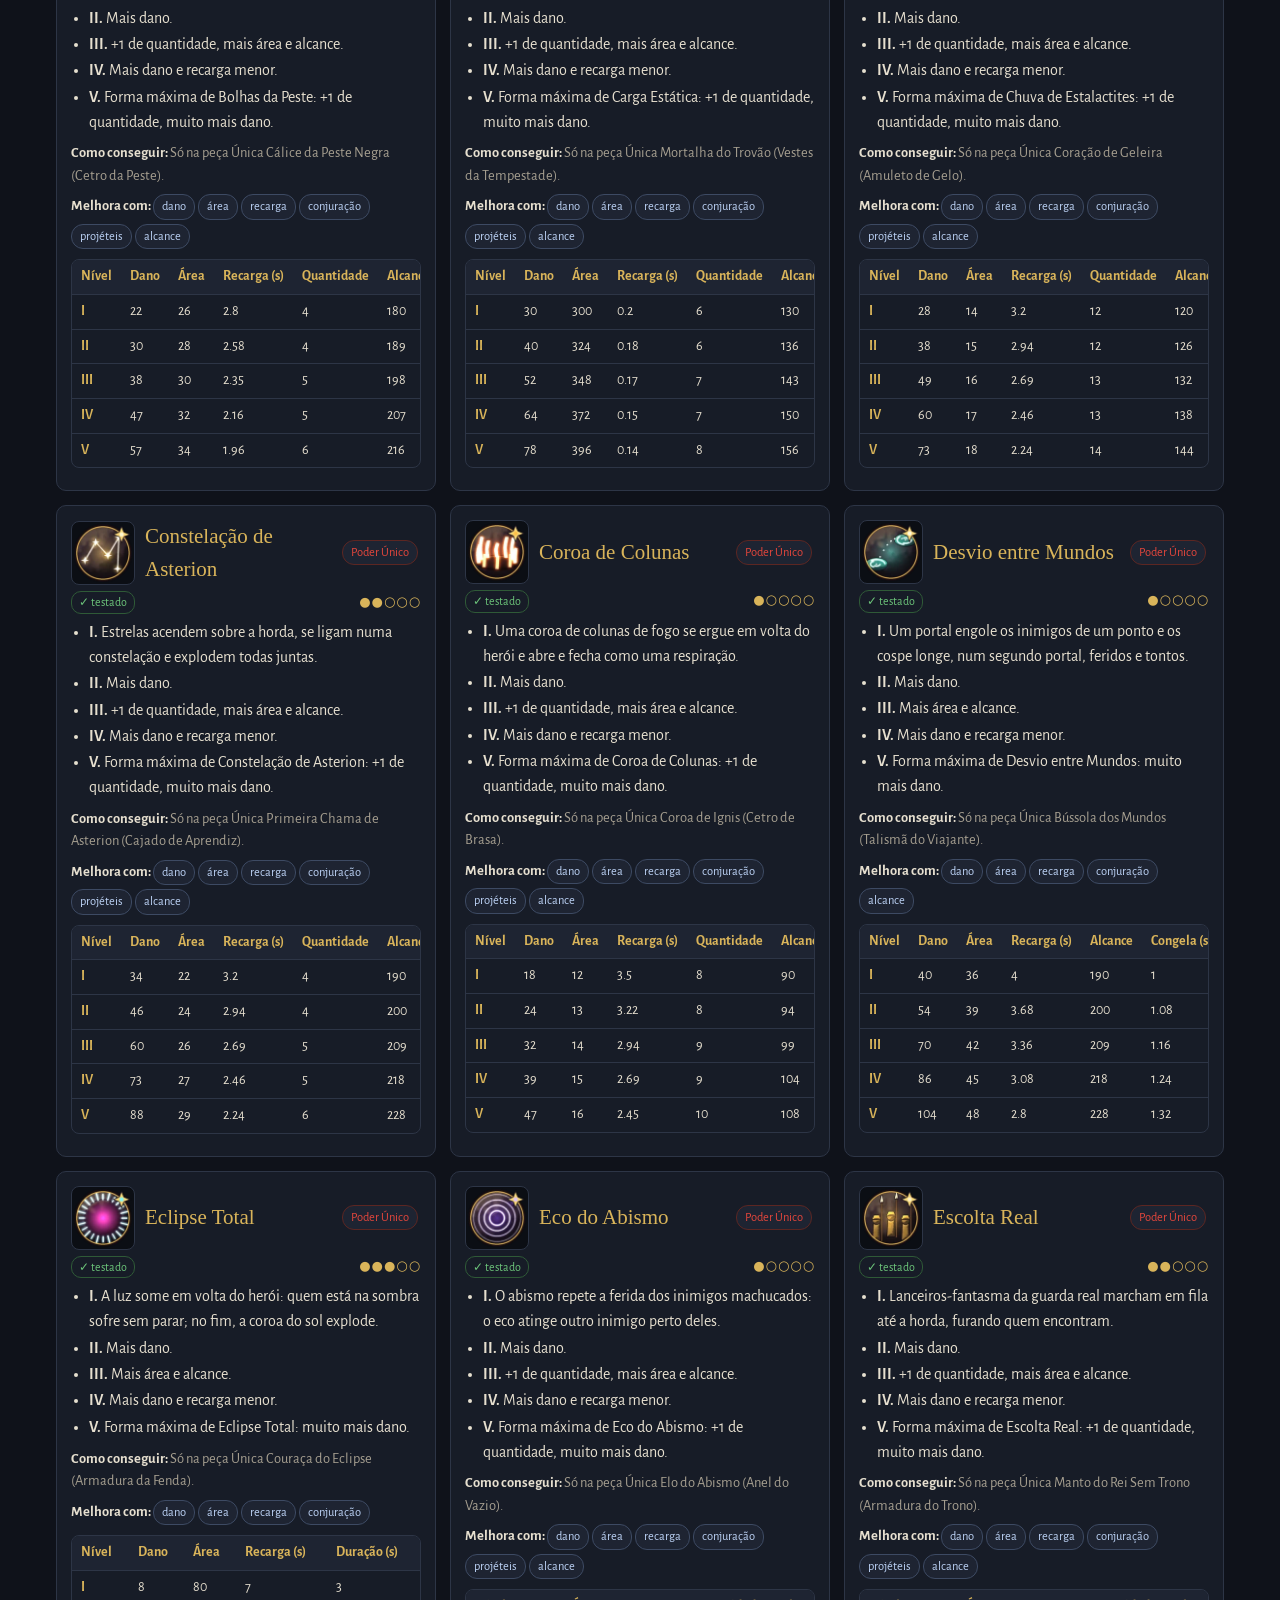
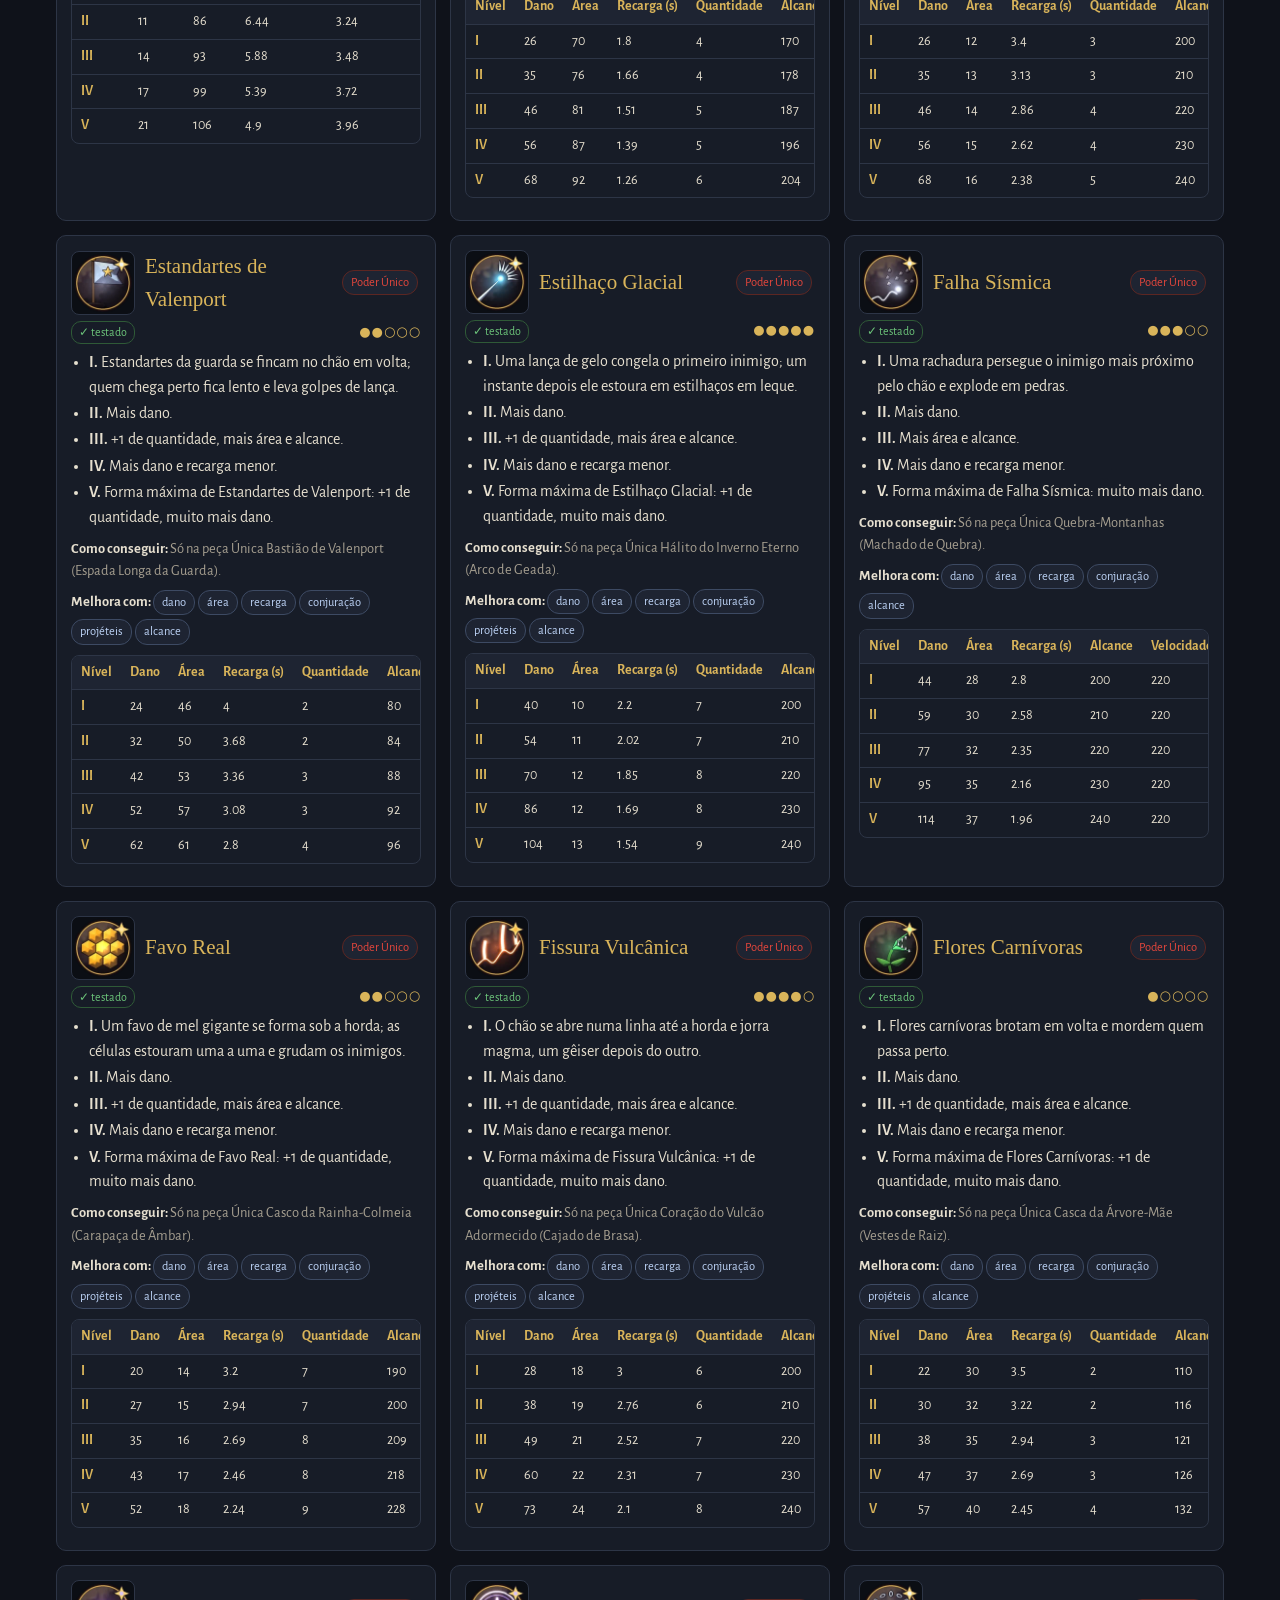
==== commit ae895b00: "iamT Guild 0.22.2 no site e wiki Co-Authored-By: Claude Opus 5.5 <noreply@anthropic.com> Claude-Sess" ====
--- a/iamtguild/wiki/index.html
+++ b/iamtguild/wiki/index.html
@@ -50,11 +50,11 @@
 footer{color:var(--suave);text-align:center;font-size:13px;padding:20px}
 @media (max-width:560px){.cards{grid-template-columns:1fr}.topo h1 small{display:none}section>h2{font-size:25px}}
 </style></head><body>
-<div class="topo"><div class="in"><h1>iamT Guild · Wiki<small>versão 0.22.1</small></h1>
+<div class="topo"><div class="in"><h1>iamT Guild · Wiki<small>versão 0.22.2</small></h1>
 <input id="busca" type="search" placeholder="Procurar poder, peça, rúnica, atributo..." autocomplete="off"></div><nav><a href='#inicio'>Como funciona</a><a href='#atributos'>Atributos</a><a href='#herois'>Classes</a><a href='#comum'>Poderes das cartas</a><a href='#fusao'>Fusões</a><a href='#peca'>Poderes de peça (exclusivos)</a><a href='#unico'>Poderes Únicos</a><a href='#passivos'>Passivos</a><a href='#runicas'>Rúnicas</a><a href='#equipamentos'>Equipamentos</a><a href='#raridades'>Raridades</a><a href='#unicos'>Peças Únicas</a><a href='#cartas'>Cartas de atributo</a><a href='#combinacoes'>Combinações</a></nav></div>
 <main><p id="nada">Nada encontrado.</p><section id='inicio'><h2>Como funciona</h2>
 <p>Na Fenda você junta <b>poderes</b> (cartas ao subir de nível), e o seu herói fica mais forte pelos <b>atributos</b> (vida, dano, recarga...),
-que vêm da classe, das <b>peças</b> vestidas, das cartas e dos efeitos. Esta wiki é gerada direto dos dados do jogo (versão 0.22.1).</p>
+que vêm da classe, das <b>peças</b> vestidas, das cartas e dos efeitos. Esta wiki é gerada direto dos dados do jogo (versão 0.22.2).</p>
 <div class="grade3">
 <div class="dica"><h4>Limite de poderes</h4><p>Cabem <b>6 poderes das cartas</b>. Os poderes de peça (exclusivos), os Únicos e as rúnicas <b>não contam</b> nesse limite.</p></div>
 <div class="dica"><h4>Fusões</h4><p>Dois poderes no nível <b>V</b> podem virar uma <b>fusão</b> (a carta aparece sozinha). A fusão libera o espaço de um deles.</p></div>
@@ -654,7 +654,7 @@
 <li>Projéteis extras: no máximo +3 em cada poder.</li><li>Recarga: nunca abaixo de 40% do tempo normal do poder.</li>
 <li>Conjuração: até 100% (o poder dispara duas vezes sempre).</li><li>Nenhum golpe tira mais que metade da sua vida máxima de uma vez.</li>
 <li>Vidas extras (Último Suspiro, Fênix, rúnicas de renascer) somam, uma vez por expedição cada.</li></ul></div></section></main>
-<footer>Gerada automaticamente a partir dos dados do jogo · iamT Guild 0.22.1</footer>
+<footer>Gerada automaticamente a partir dos dados do jogo · iamT Guild 0.22.2</footer>
 <script>
 (function(){
   var campo=document.getElementById('busca');var nada=document.getElementById('nada');
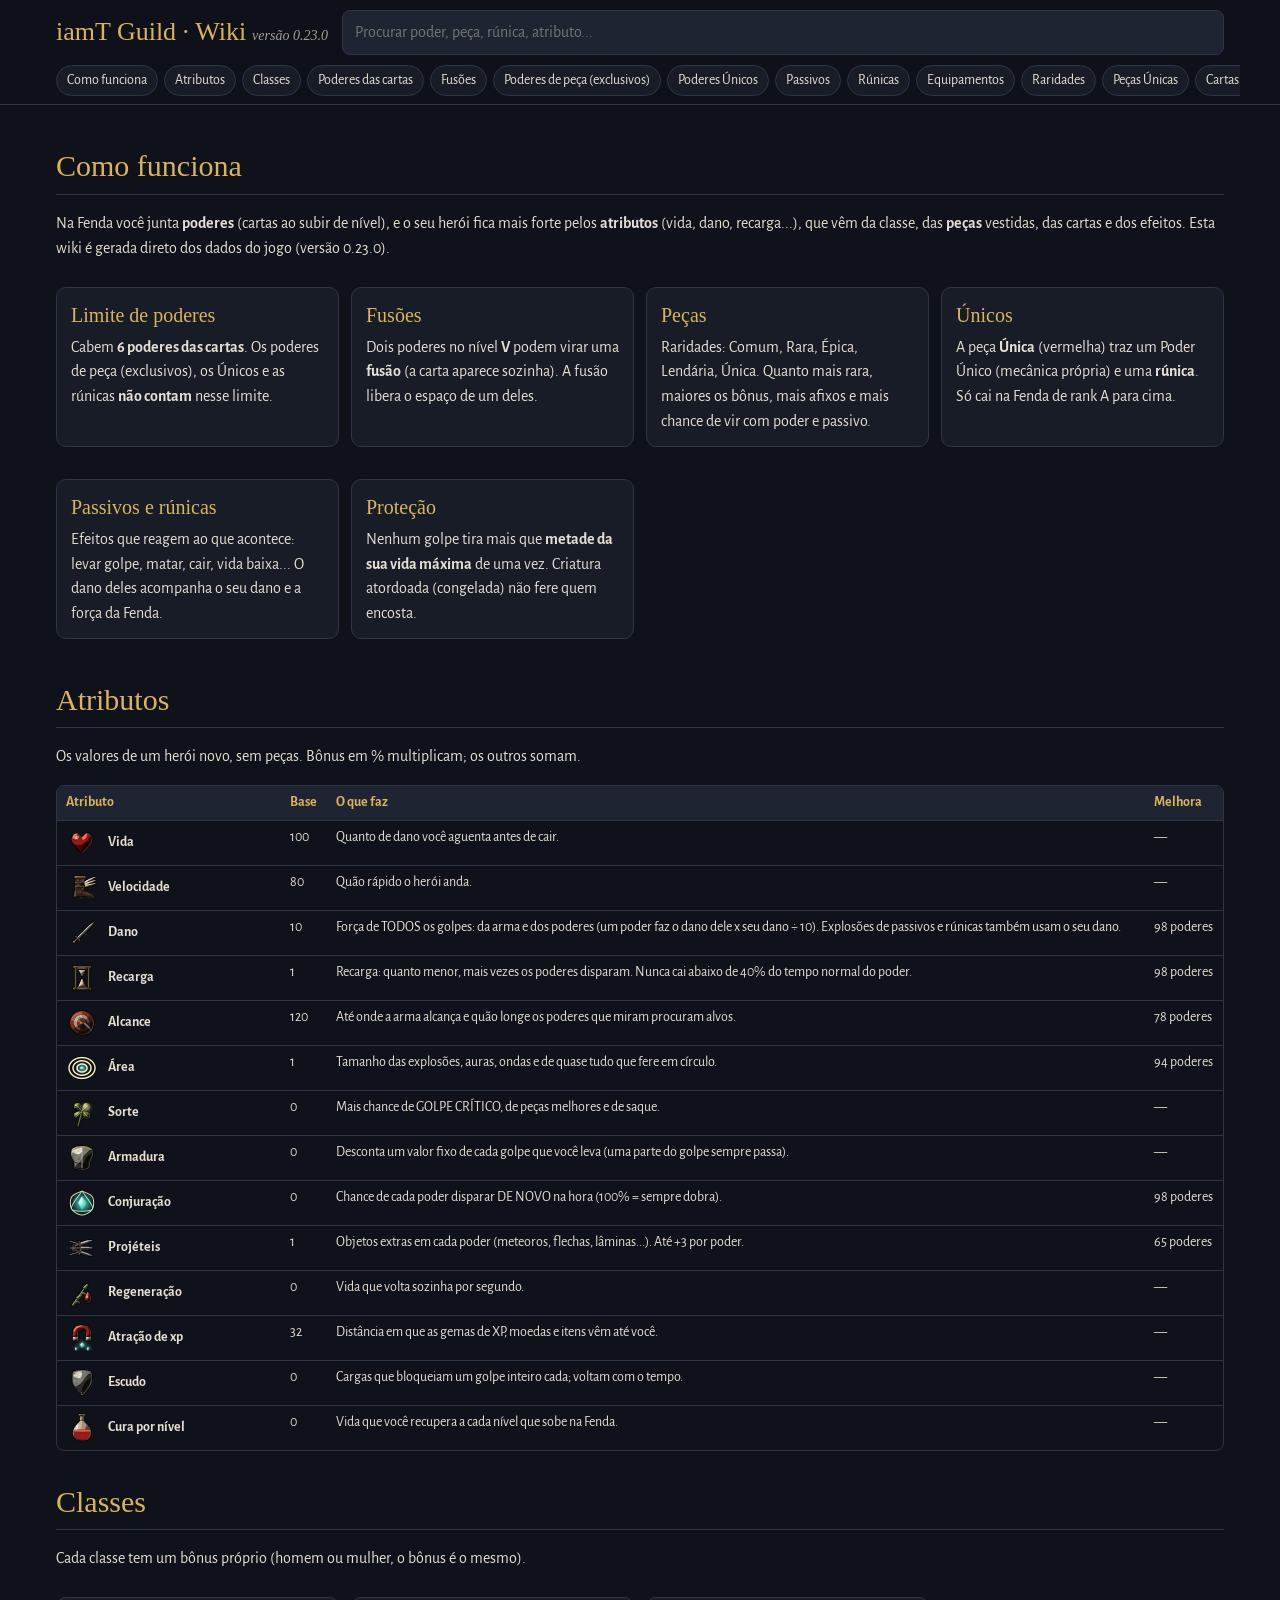
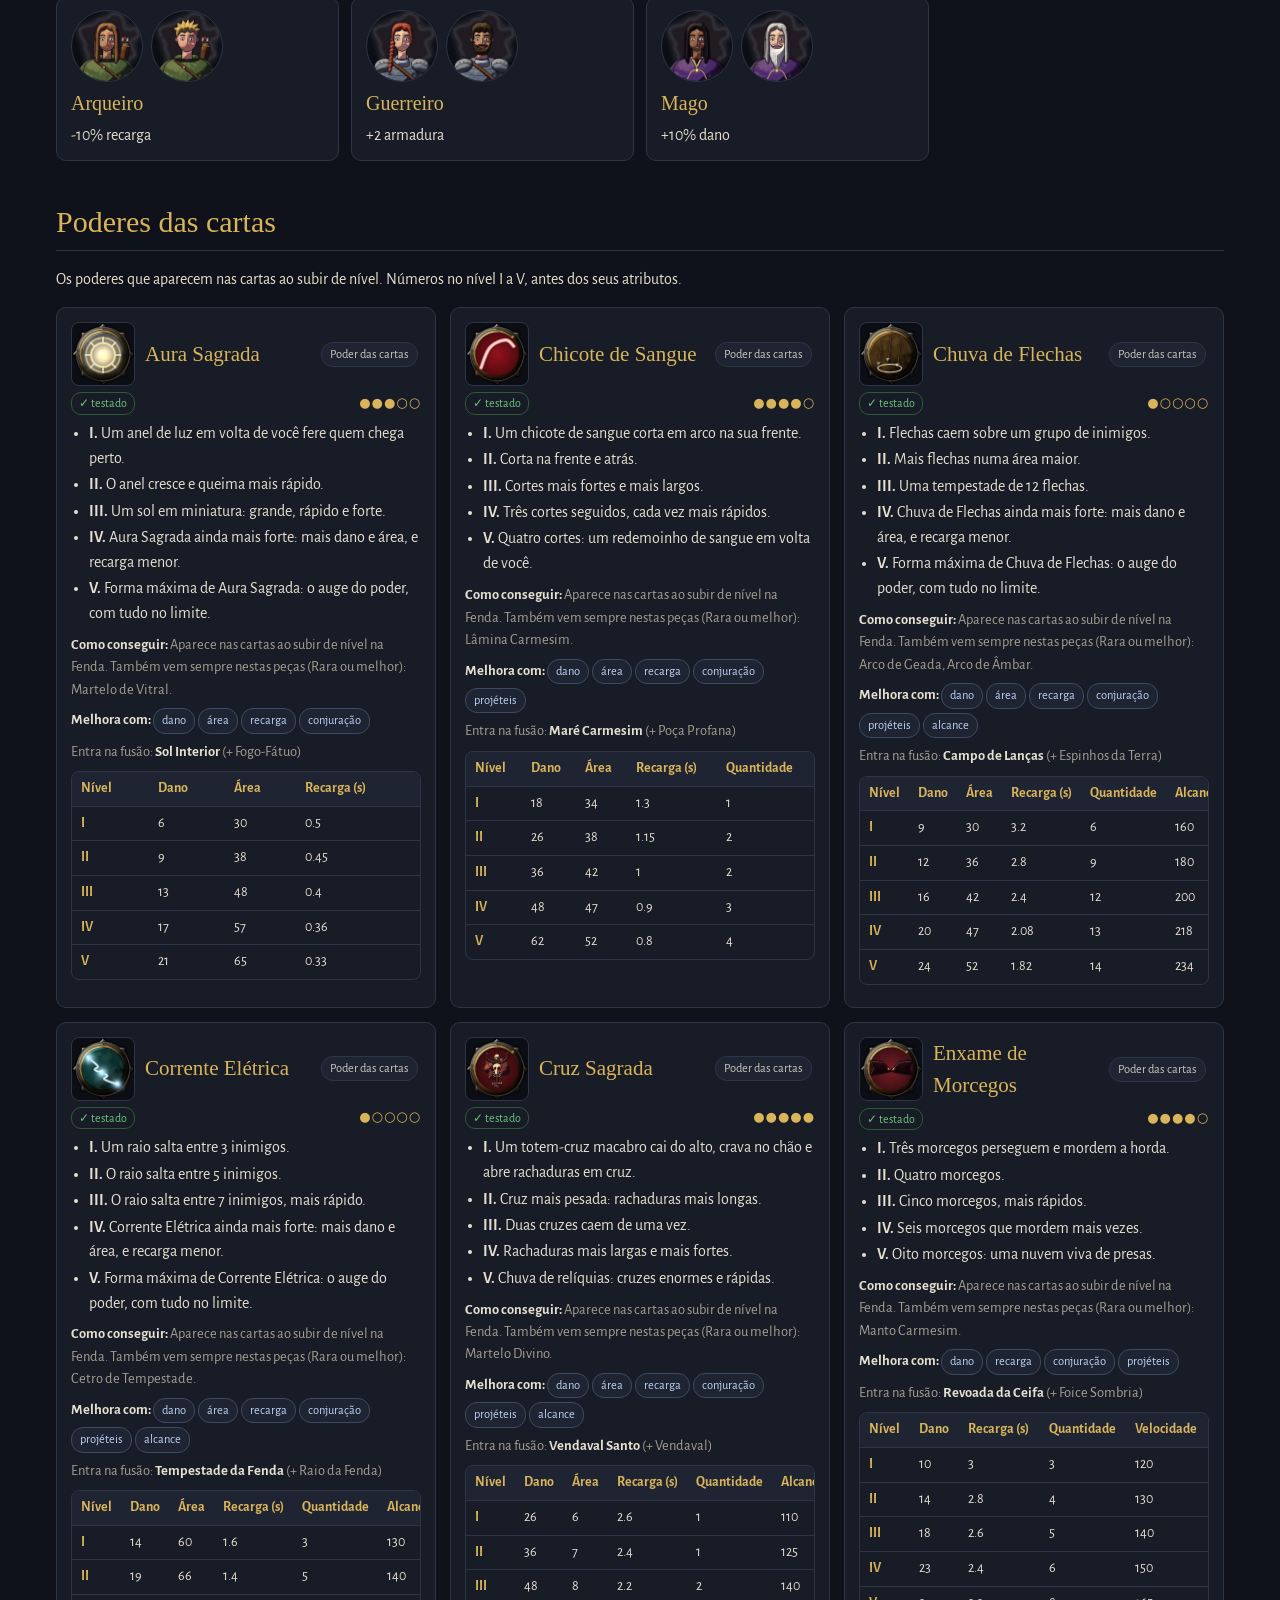
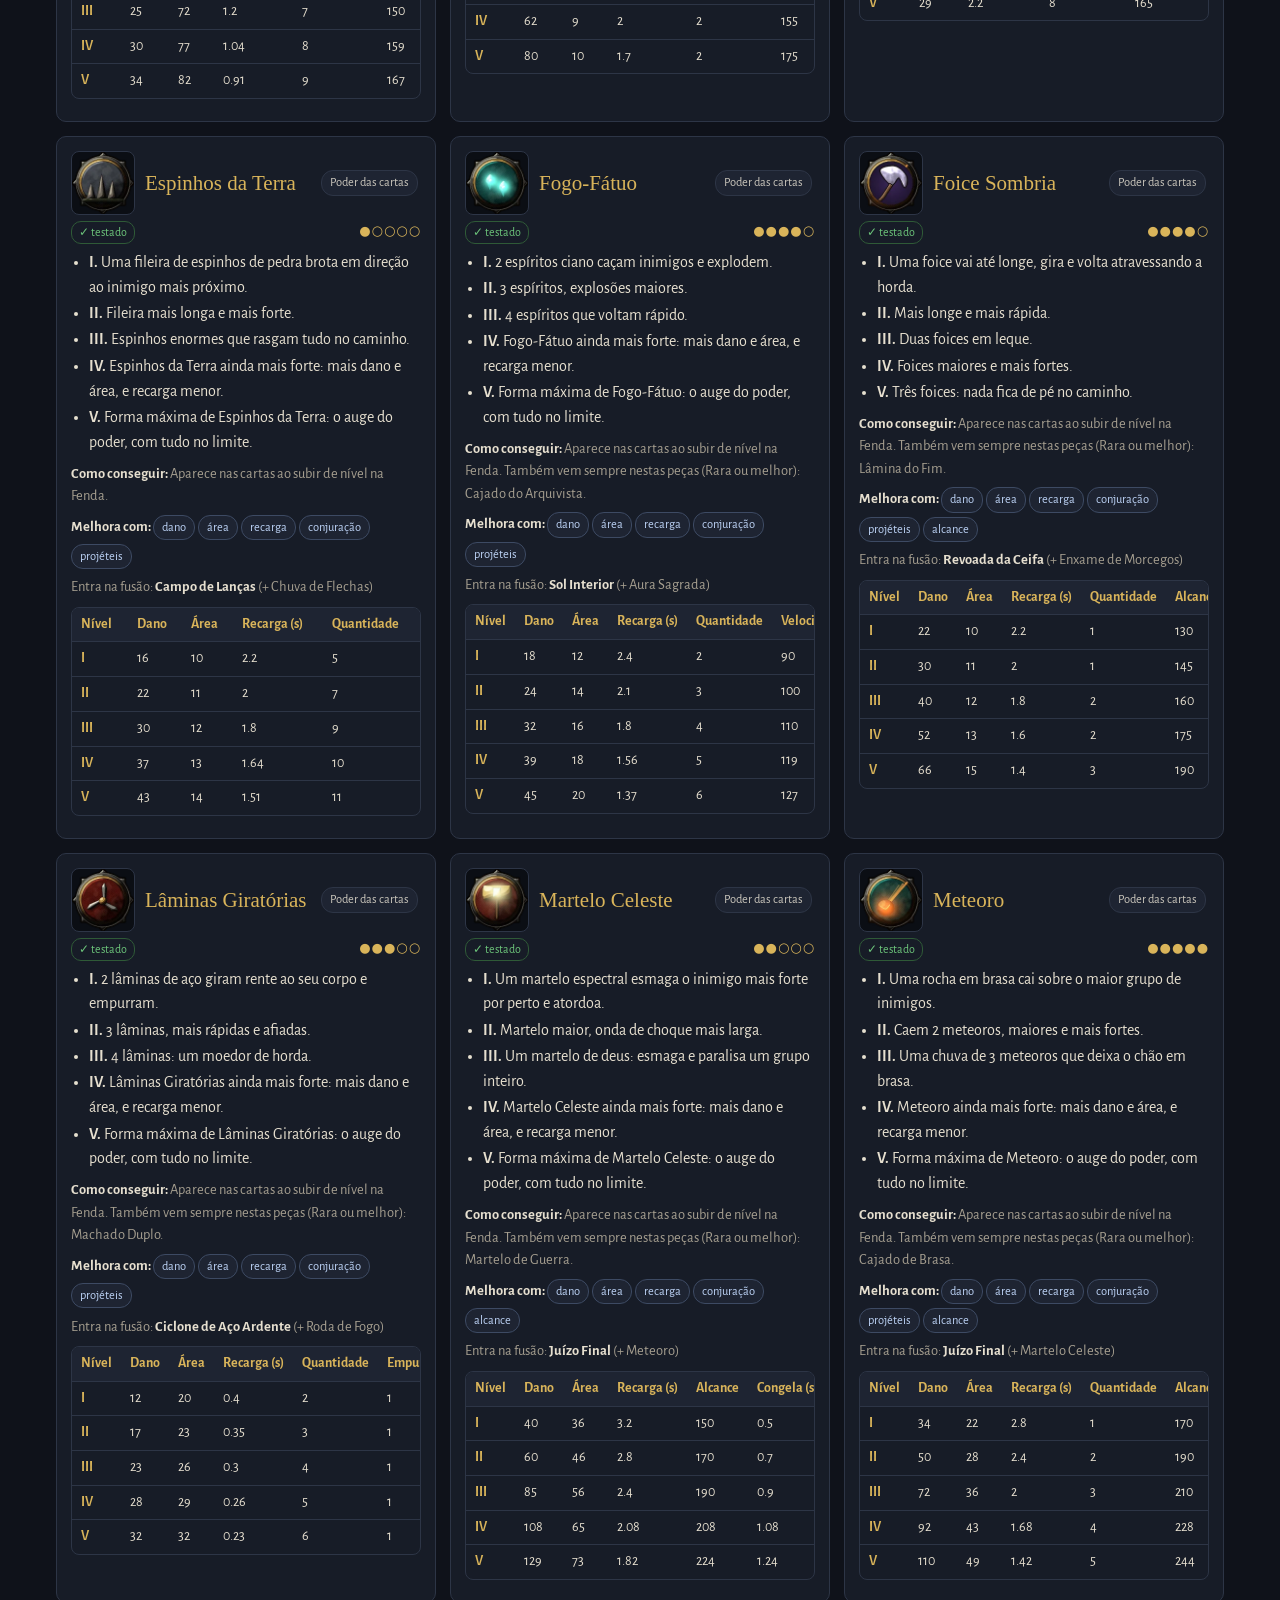
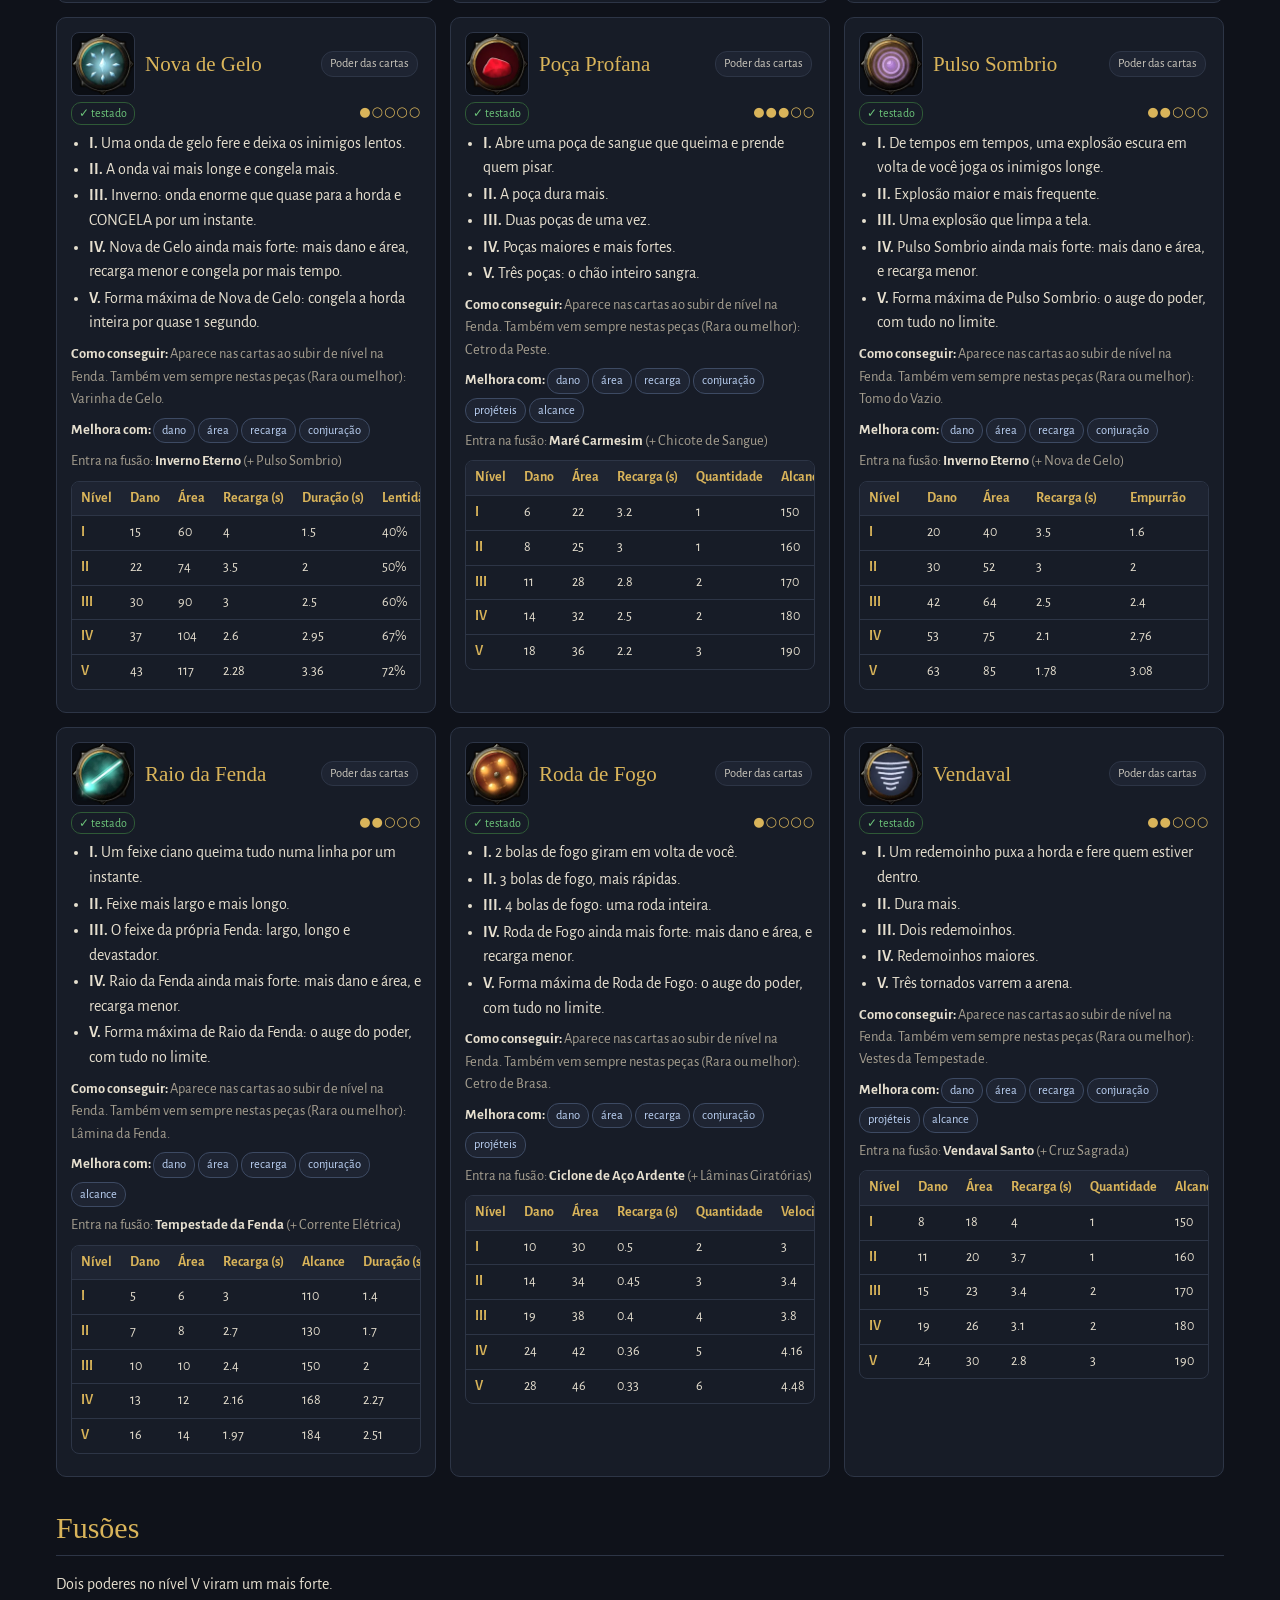
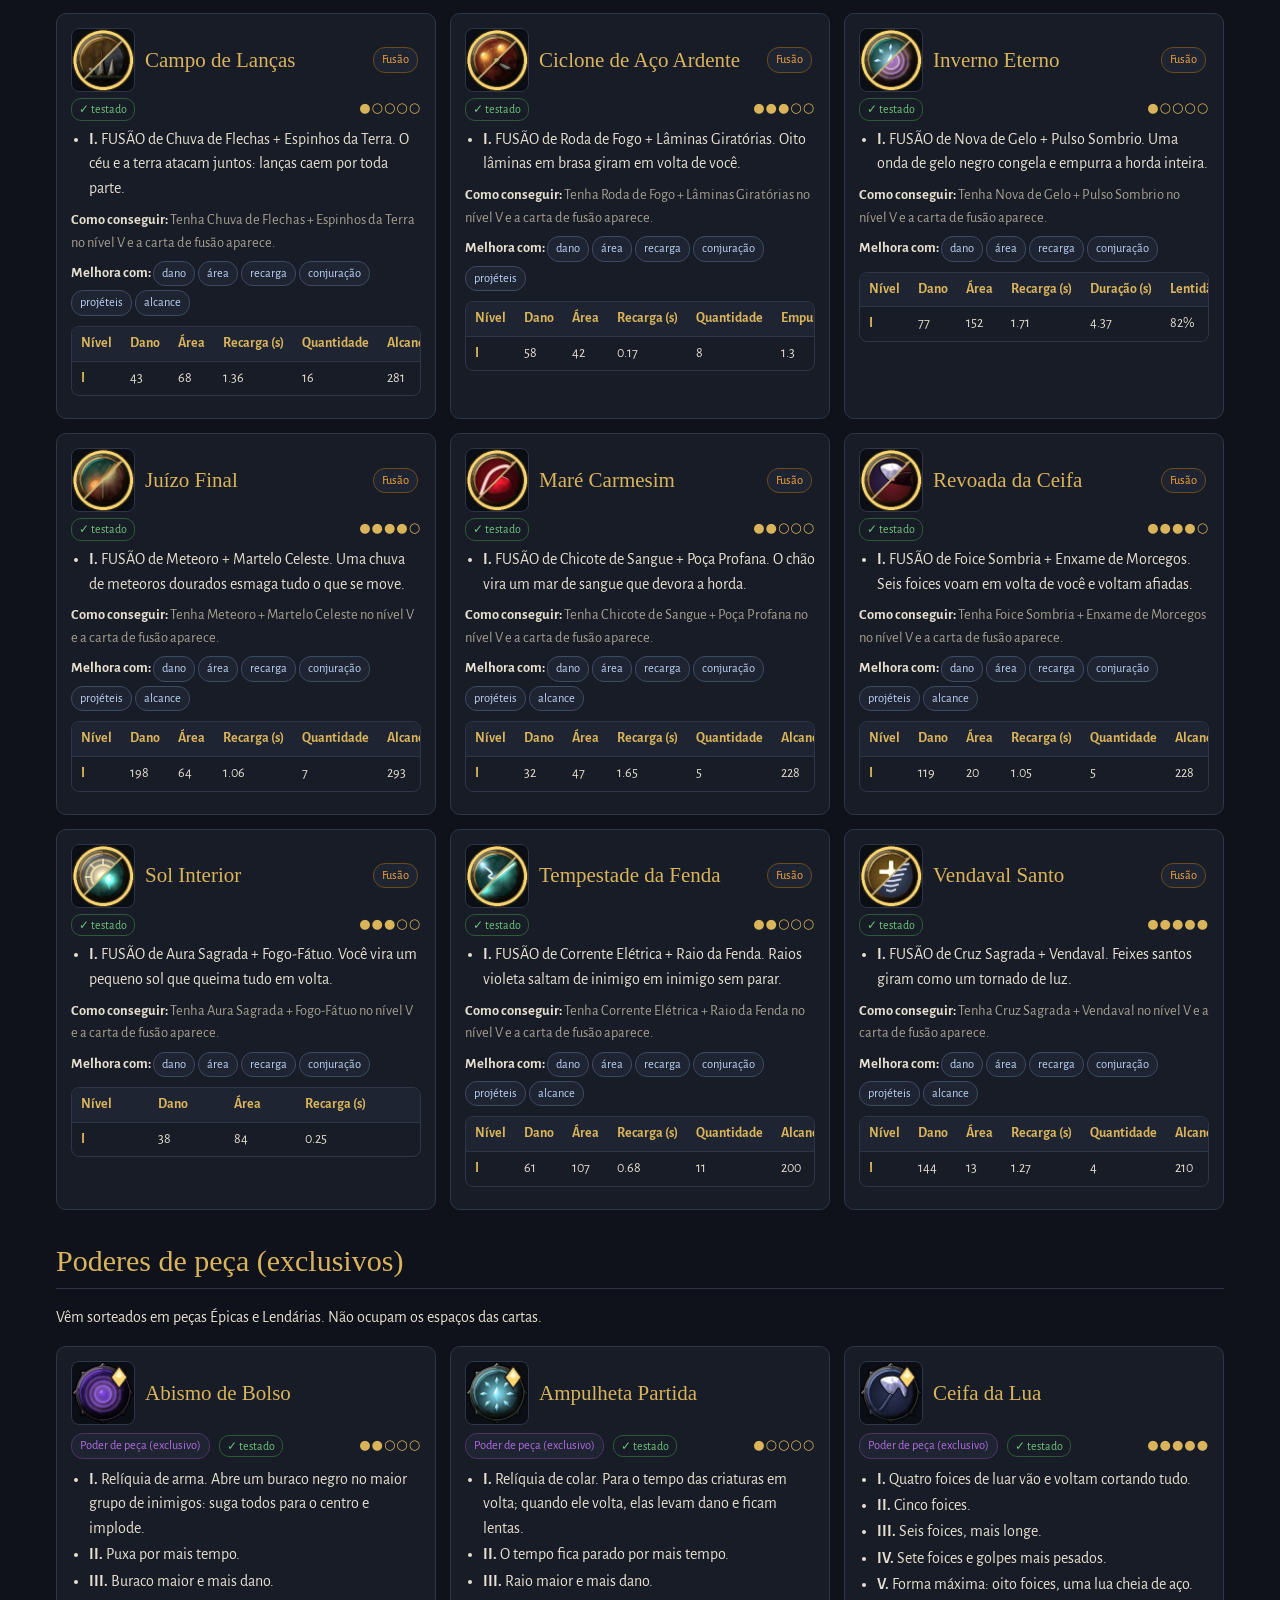
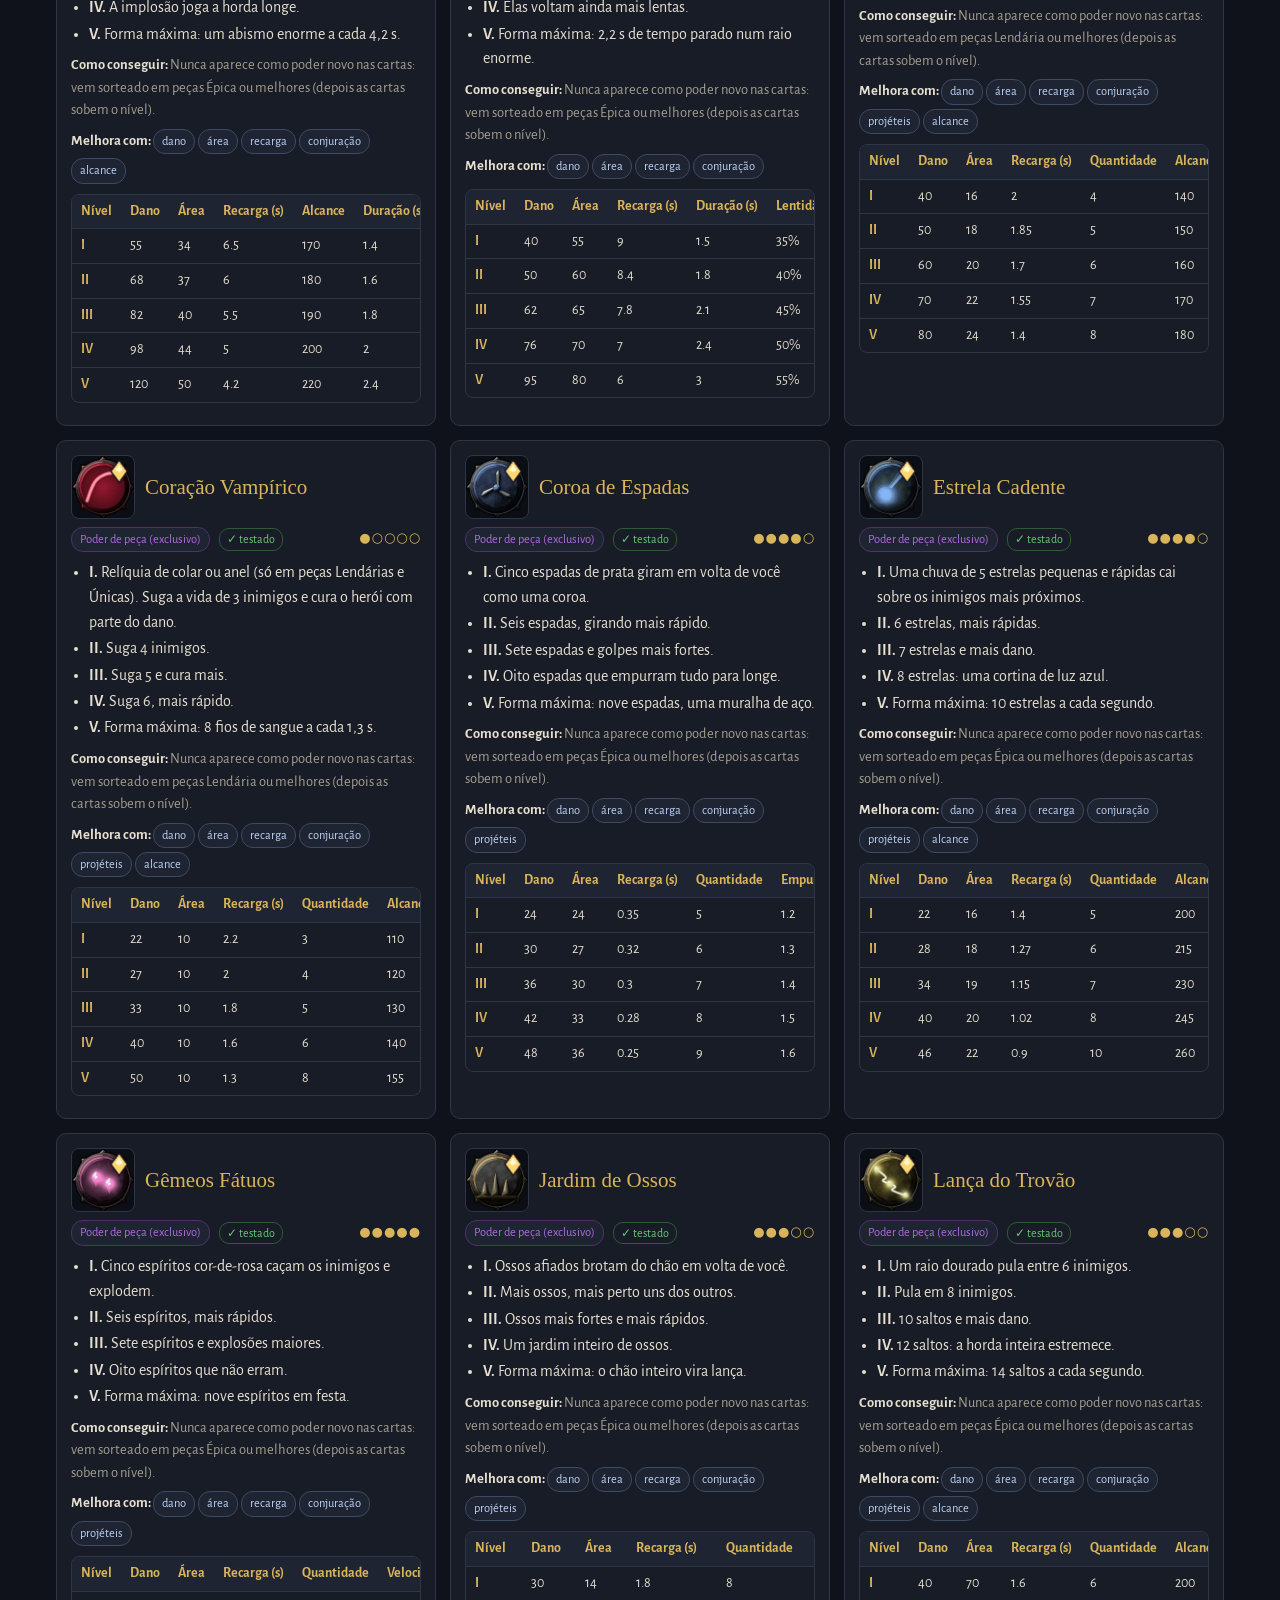
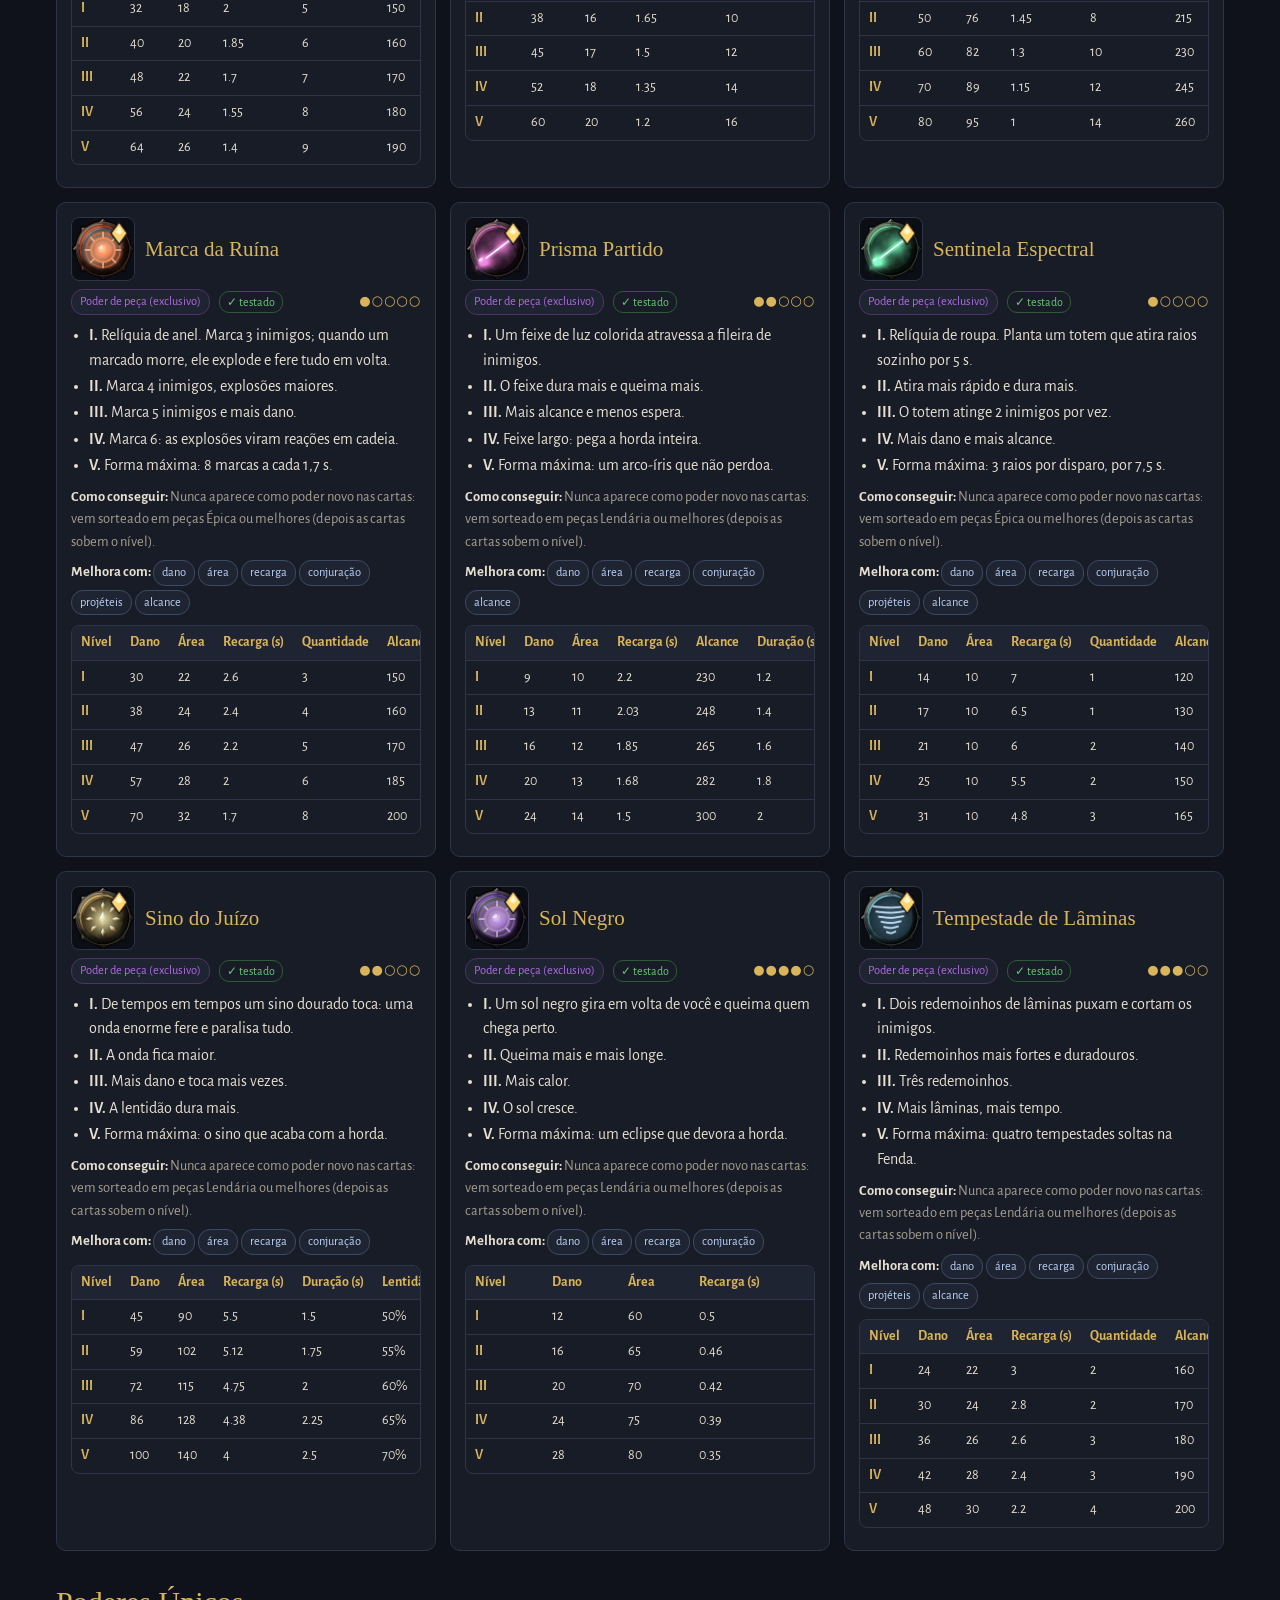
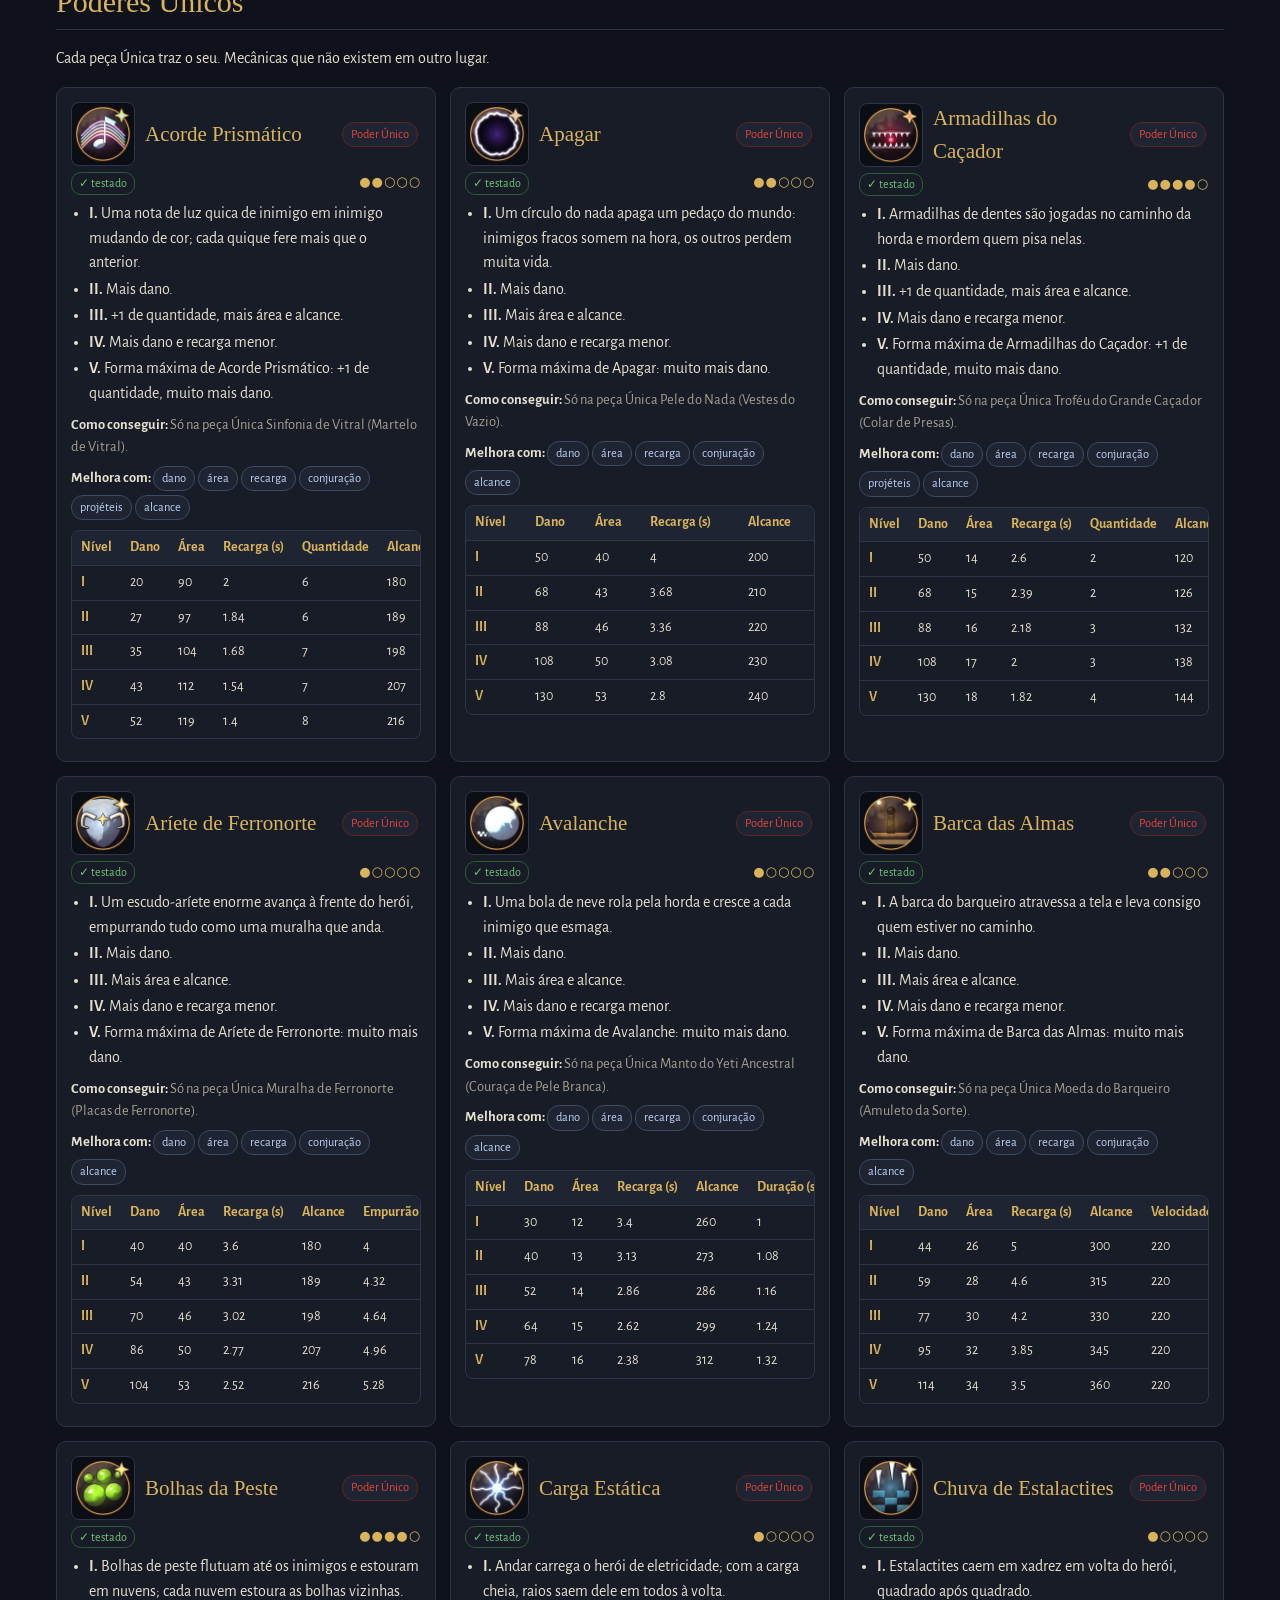
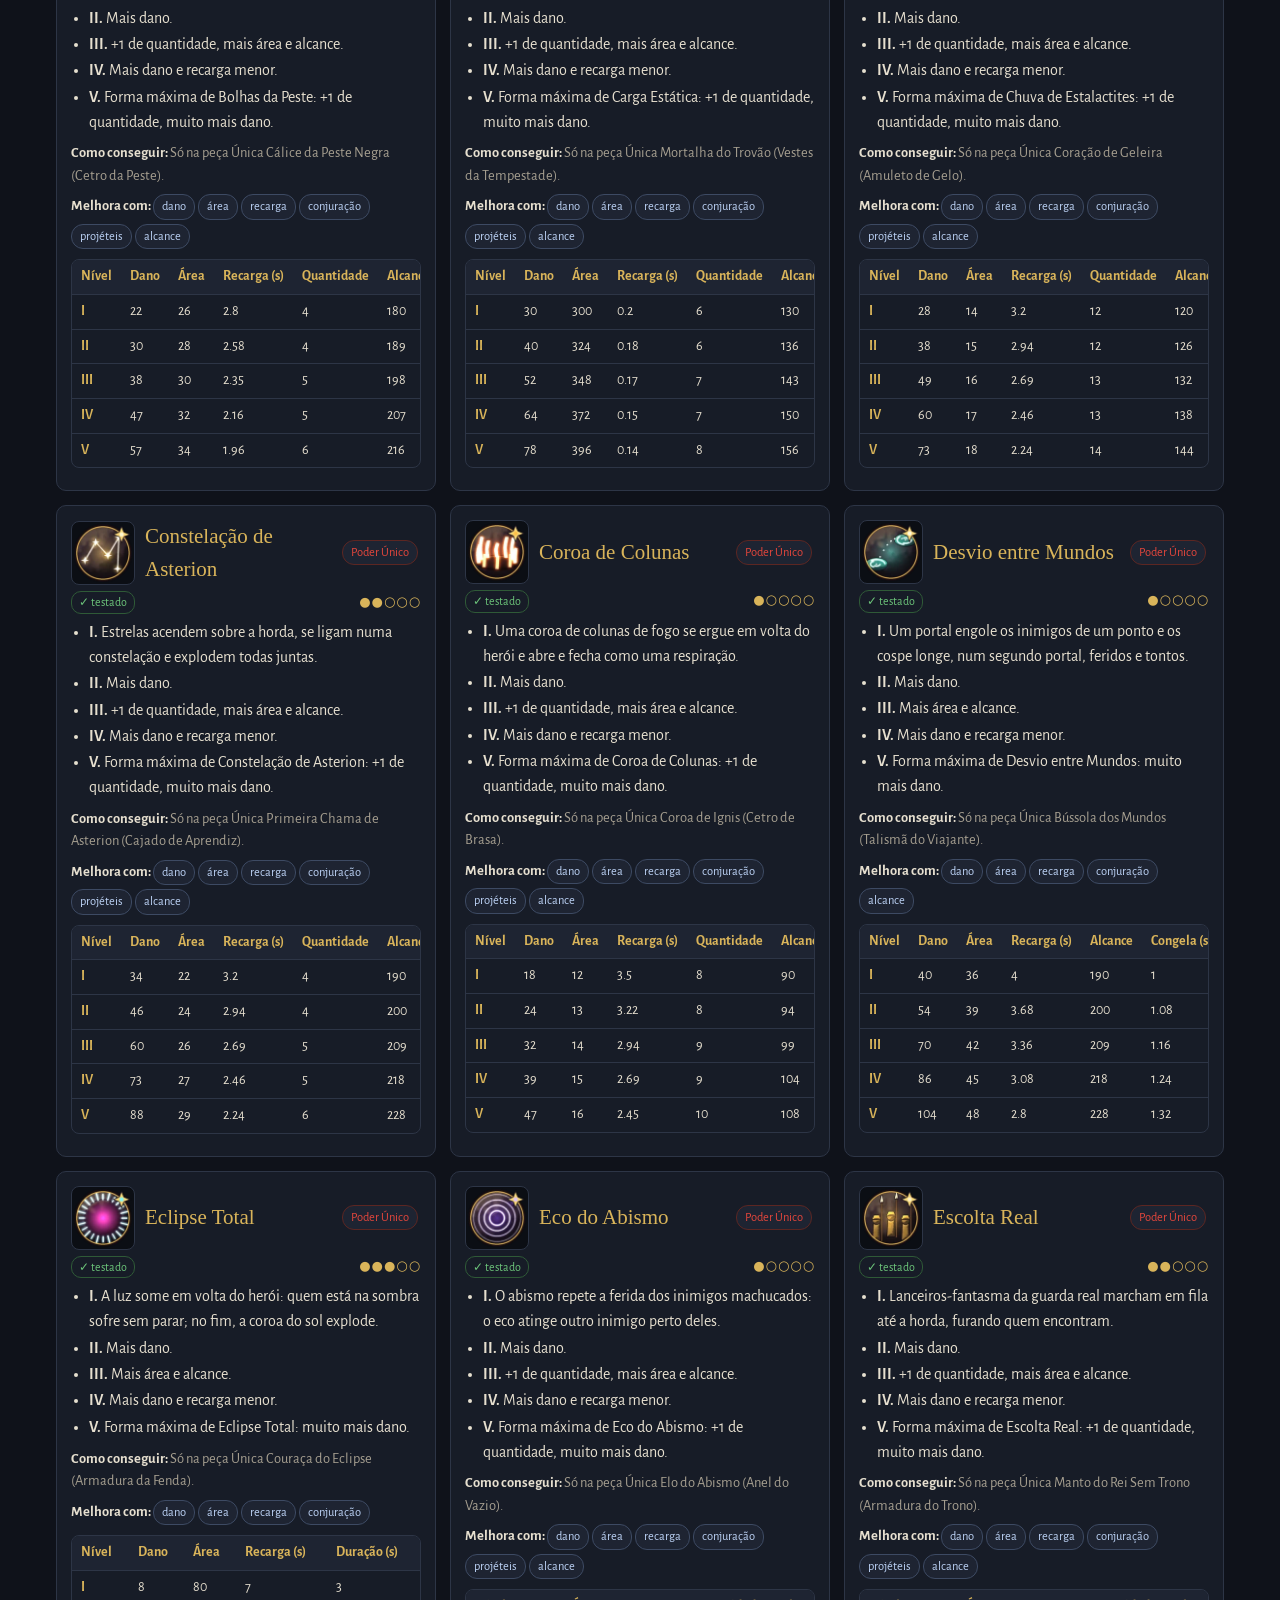
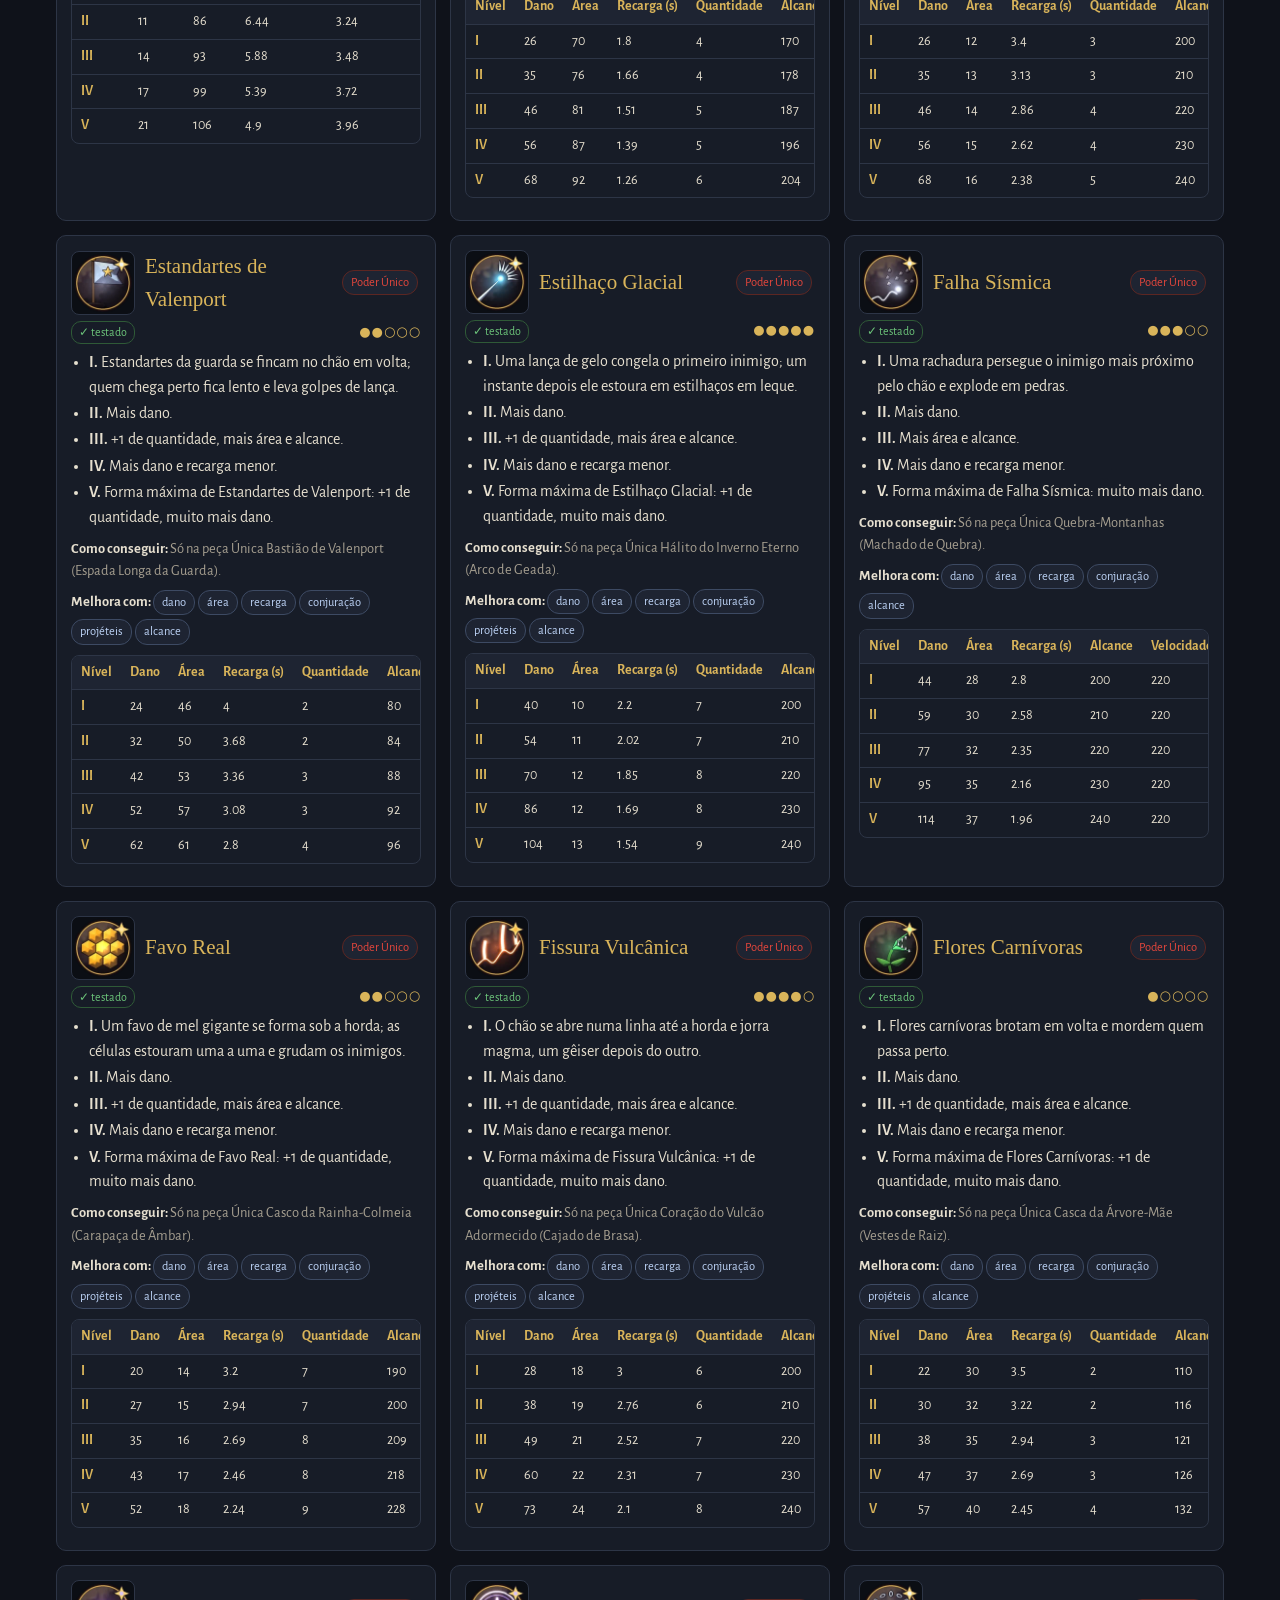
==== commit b7c1f68d: "iamT Guild 0.23.0: Monumento da Fenda (versão e wiki) Co-Authored-By: Claude Opus 5.5 <noreply@anthr" ====
--- a/iamtguild/wiki/index.html
+++ b/iamtguild/wiki/index.html
@@ -50,11 +50,11 @@
 footer{color:var(--suave);text-align:center;font-size:13px;padding:20px}
 @media (max-width:560px){.cards{grid-template-columns:1fr}.topo h1 small{display:none}section>h2{font-size:25px}}
 </style></head><body>
-<div class="topo"><div class="in"><h1>iamT Guild · Wiki<small>versão 0.22.2</small></h1>
+<div class="topo"><div class="in"><h1>iamT Guild · Wiki<small>versão 0.23.0</small></h1>
 <input id="busca" type="search" placeholder="Procurar poder, peça, rúnica, atributo..." autocomplete="off"></div><nav><a href='#inicio'>Como funciona</a><a href='#atributos'>Atributos</a><a href='#herois'>Classes</a><a href='#comum'>Poderes das cartas</a><a href='#fusao'>Fusões</a><a href='#peca'>Poderes de peça (exclusivos)</a><a href='#unico'>Poderes Únicos</a><a href='#passivos'>Passivos</a><a href='#runicas'>Rúnicas</a><a href='#equipamentos'>Equipamentos</a><a href='#raridades'>Raridades</a><a href='#unicos'>Peças Únicas</a><a href='#cartas'>Cartas de atributo</a><a href='#combinacoes'>Combinações</a></nav></div>
 <main><p id="nada">Nada encontrado.</p><section id='inicio'><h2>Como funciona</h2>
 <p>Na Fenda você junta <b>poderes</b> (cartas ao subir de nível), e o seu herói fica mais forte pelos <b>atributos</b> (vida, dano, recarga...),
-que vêm da classe, das <b>peças</b> vestidas, das cartas e dos efeitos. Esta wiki é gerada direto dos dados do jogo (versão 0.22.2).</p>
+que vêm da classe, das <b>peças</b> vestidas, das cartas e dos efeitos. Esta wiki é gerada direto dos dados do jogo (versão 0.23.0).</p>
 <div class="grade3">
 <div class="dica"><h4>Limite de poderes</h4><p>Cabem <b>6 poderes das cartas</b>. Os poderes de peça (exclusivos), os Únicos e as rúnicas <b>não contam</b> nesse limite.</p></div>
 <div class="dica"><h4>Fusões</h4><p>Dois poderes no nível <b>V</b> podem virar uma <b>fusão</b> (a carta aparece sozinha). A fusão libera o espaço de um deles.</p></div>
@@ -654,7 +654,7 @@
 <li>Projéteis extras: no máximo +3 em cada poder.</li><li>Recarga: nunca abaixo de 40% do tempo normal do poder.</li>
 <li>Conjuração: até 100% (o poder dispara duas vezes sempre).</li><li>Nenhum golpe tira mais que metade da sua vida máxima de uma vez.</li>
 <li>Vidas extras (Último Suspiro, Fênix, rúnicas de renascer) somam, uma vez por expedição cada.</li></ul></div></section></main>
-<footer>Gerada automaticamente a partir dos dados do jogo · iamT Guild 0.22.2</footer>
+<footer>Gerada automaticamente a partir dos dados do jogo · iamT Guild 0.23.0</footer>
 <script>
 (function(){
   var campo=document.getElementById('busca');var nada=document.getElementById('nada');
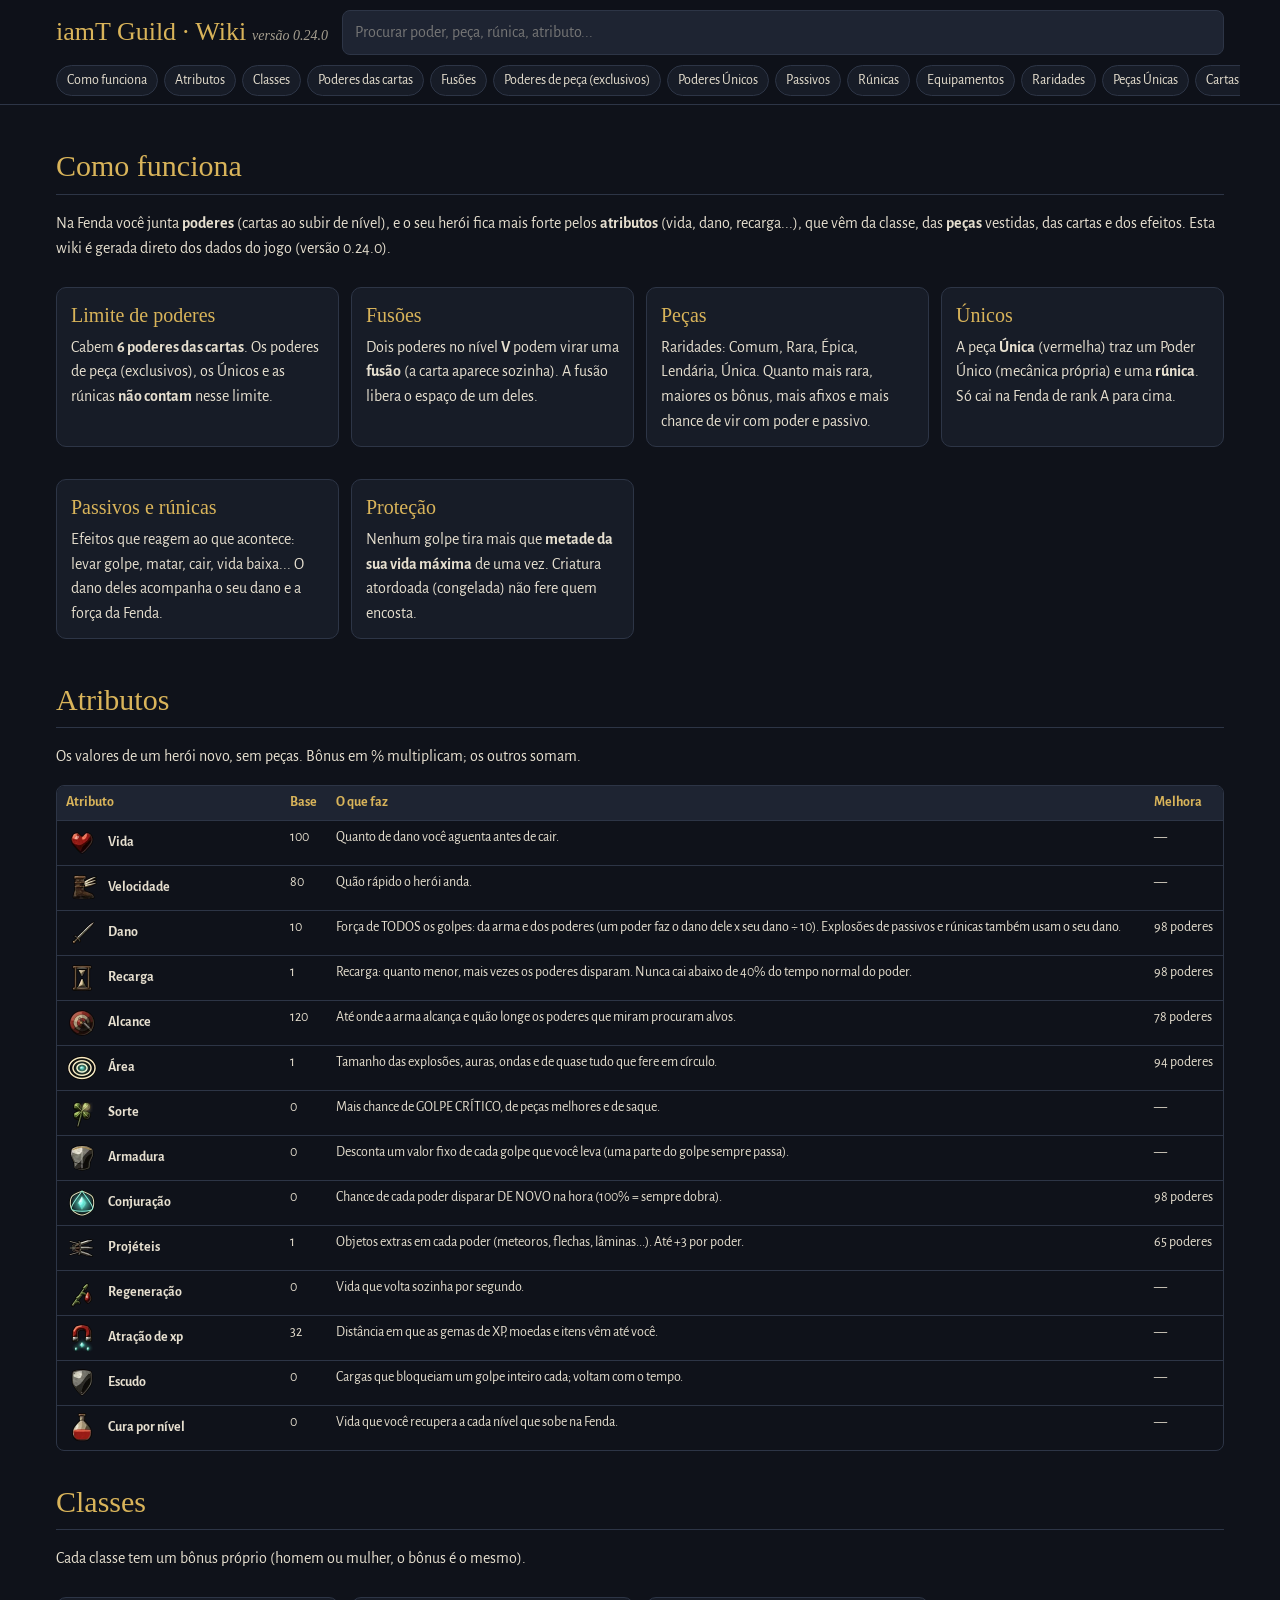
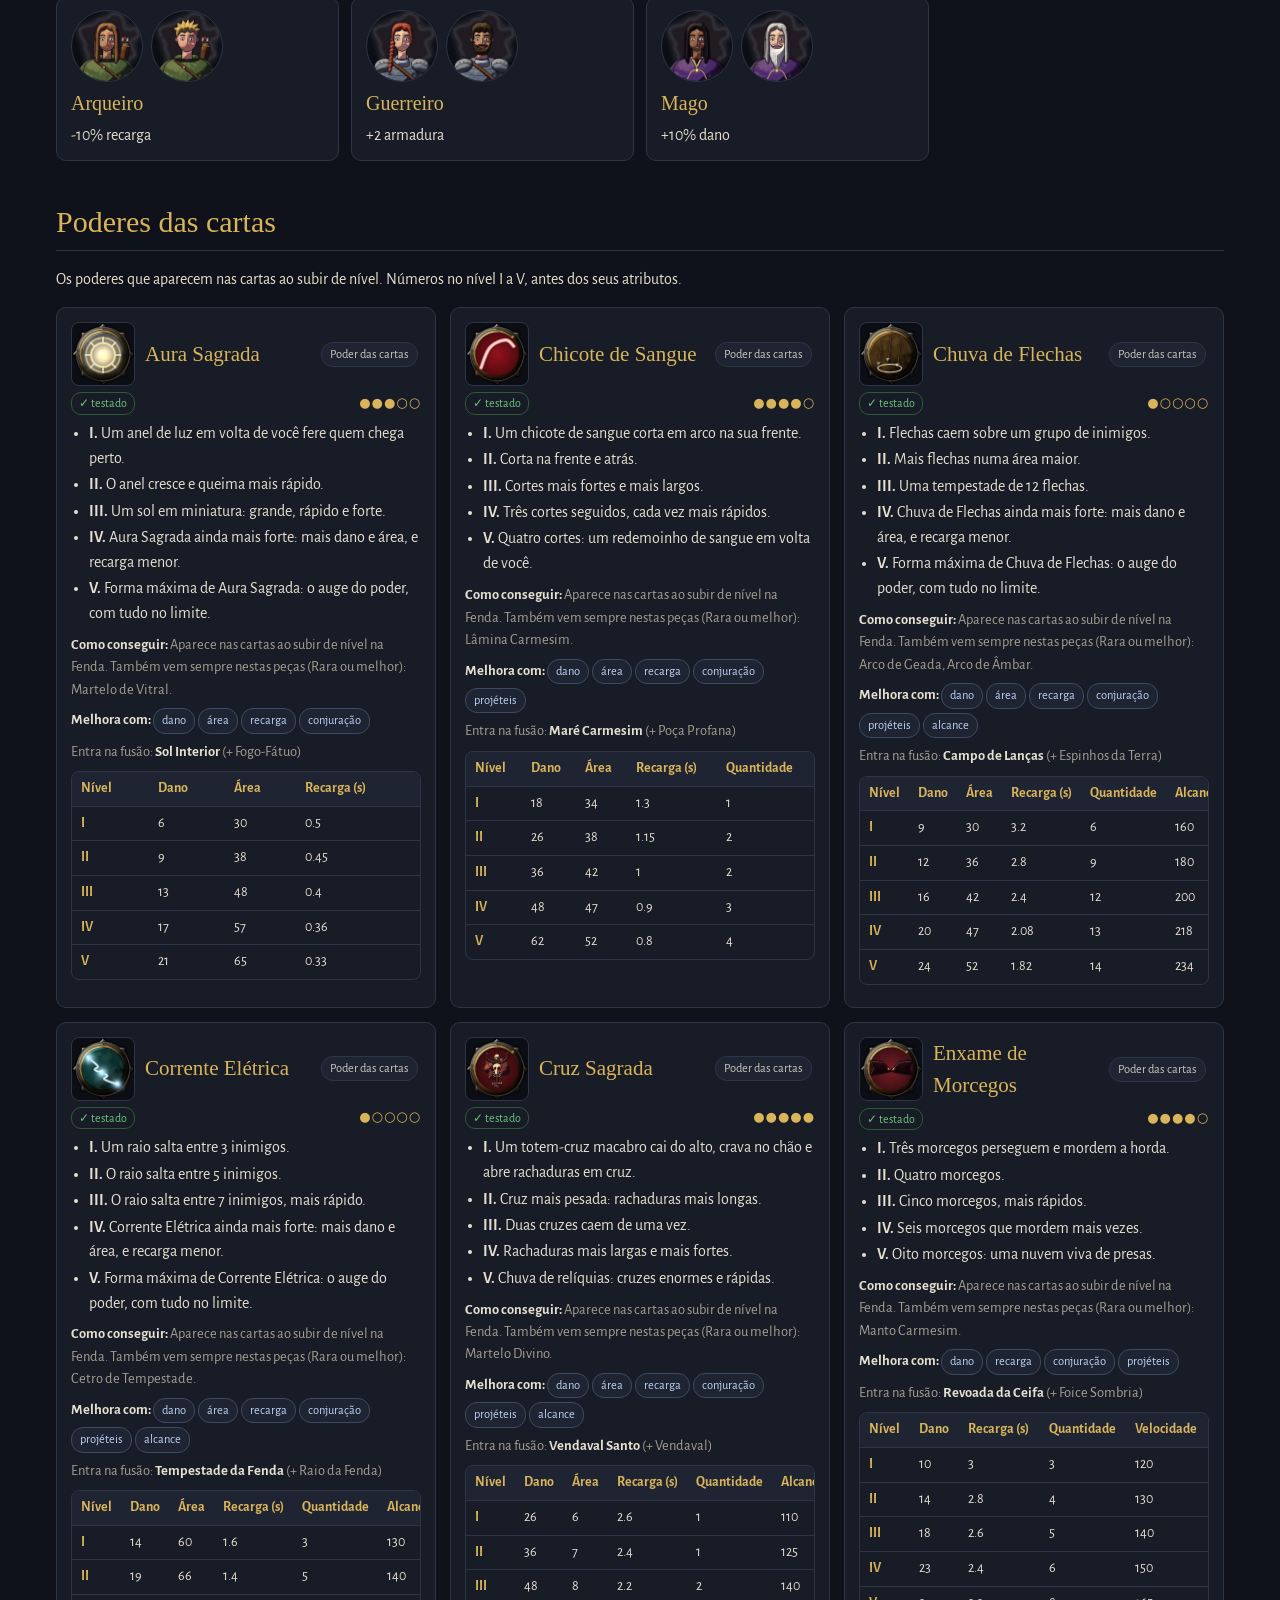
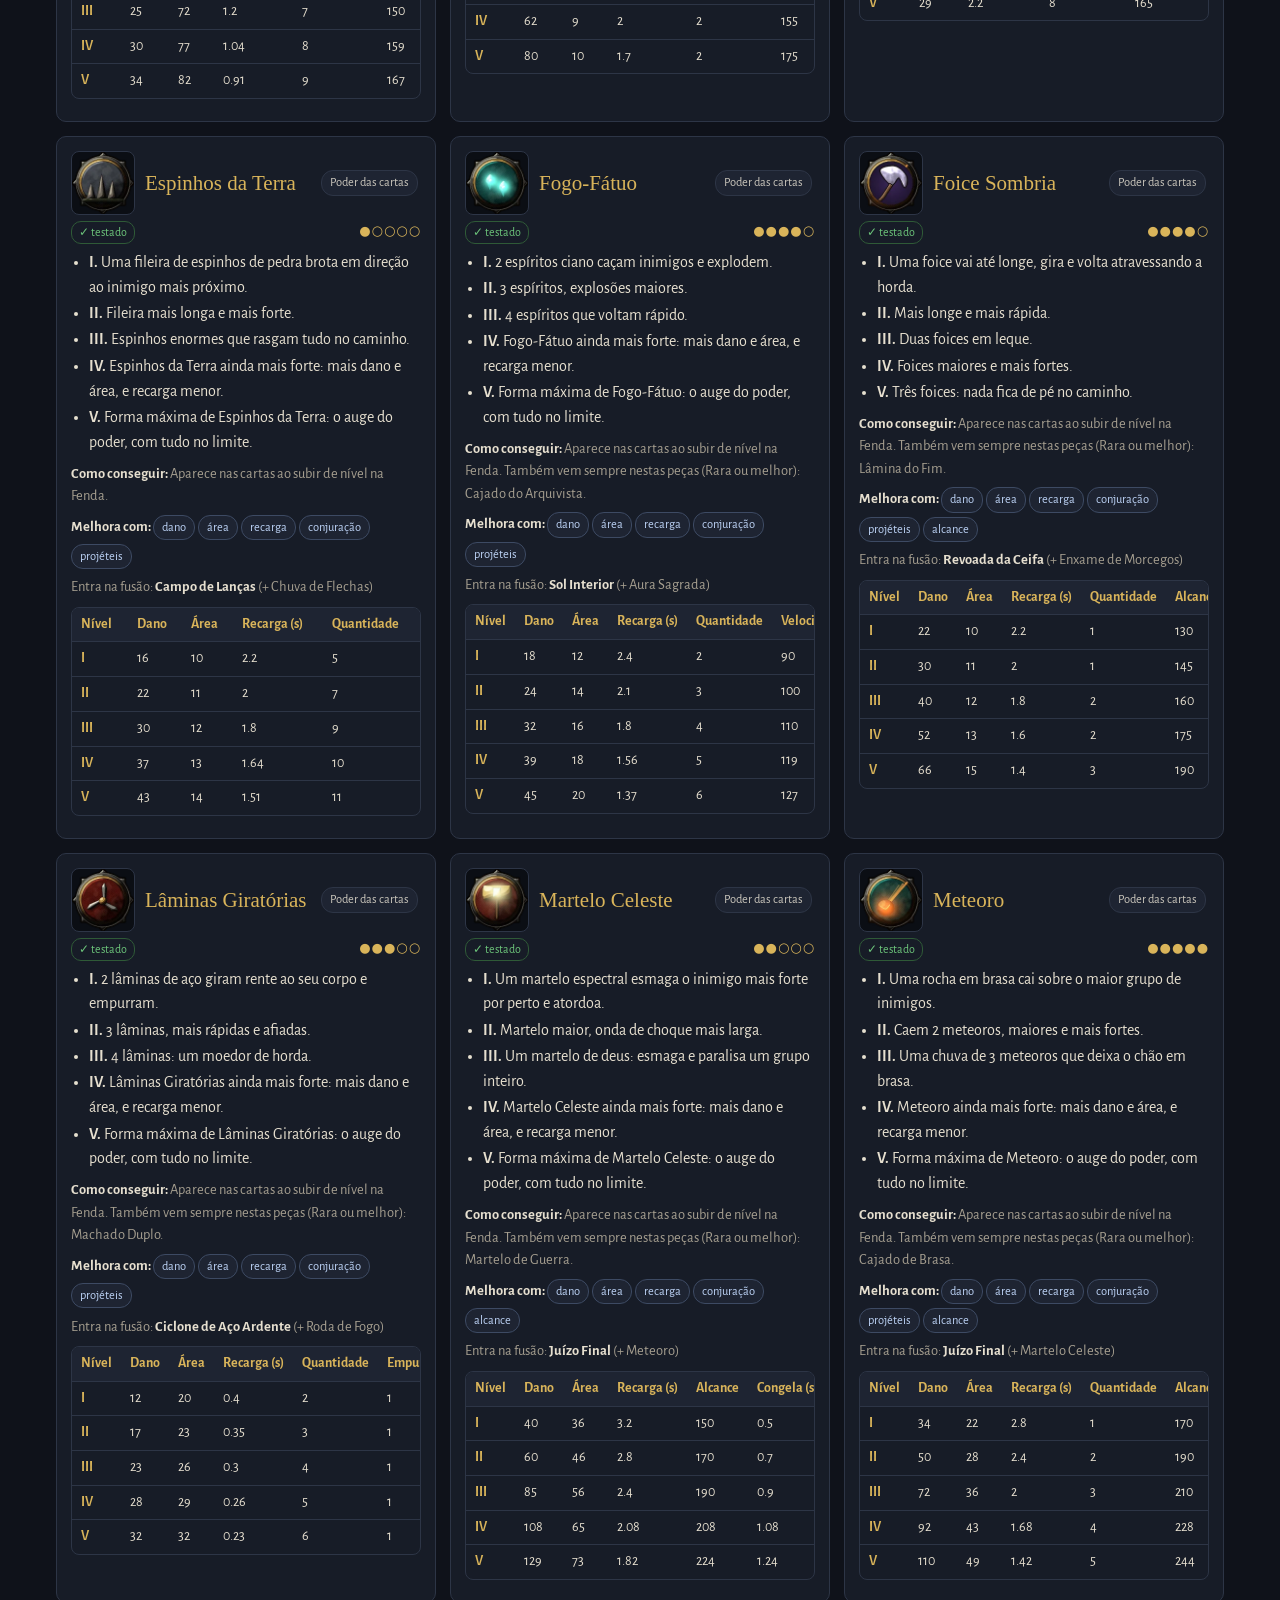
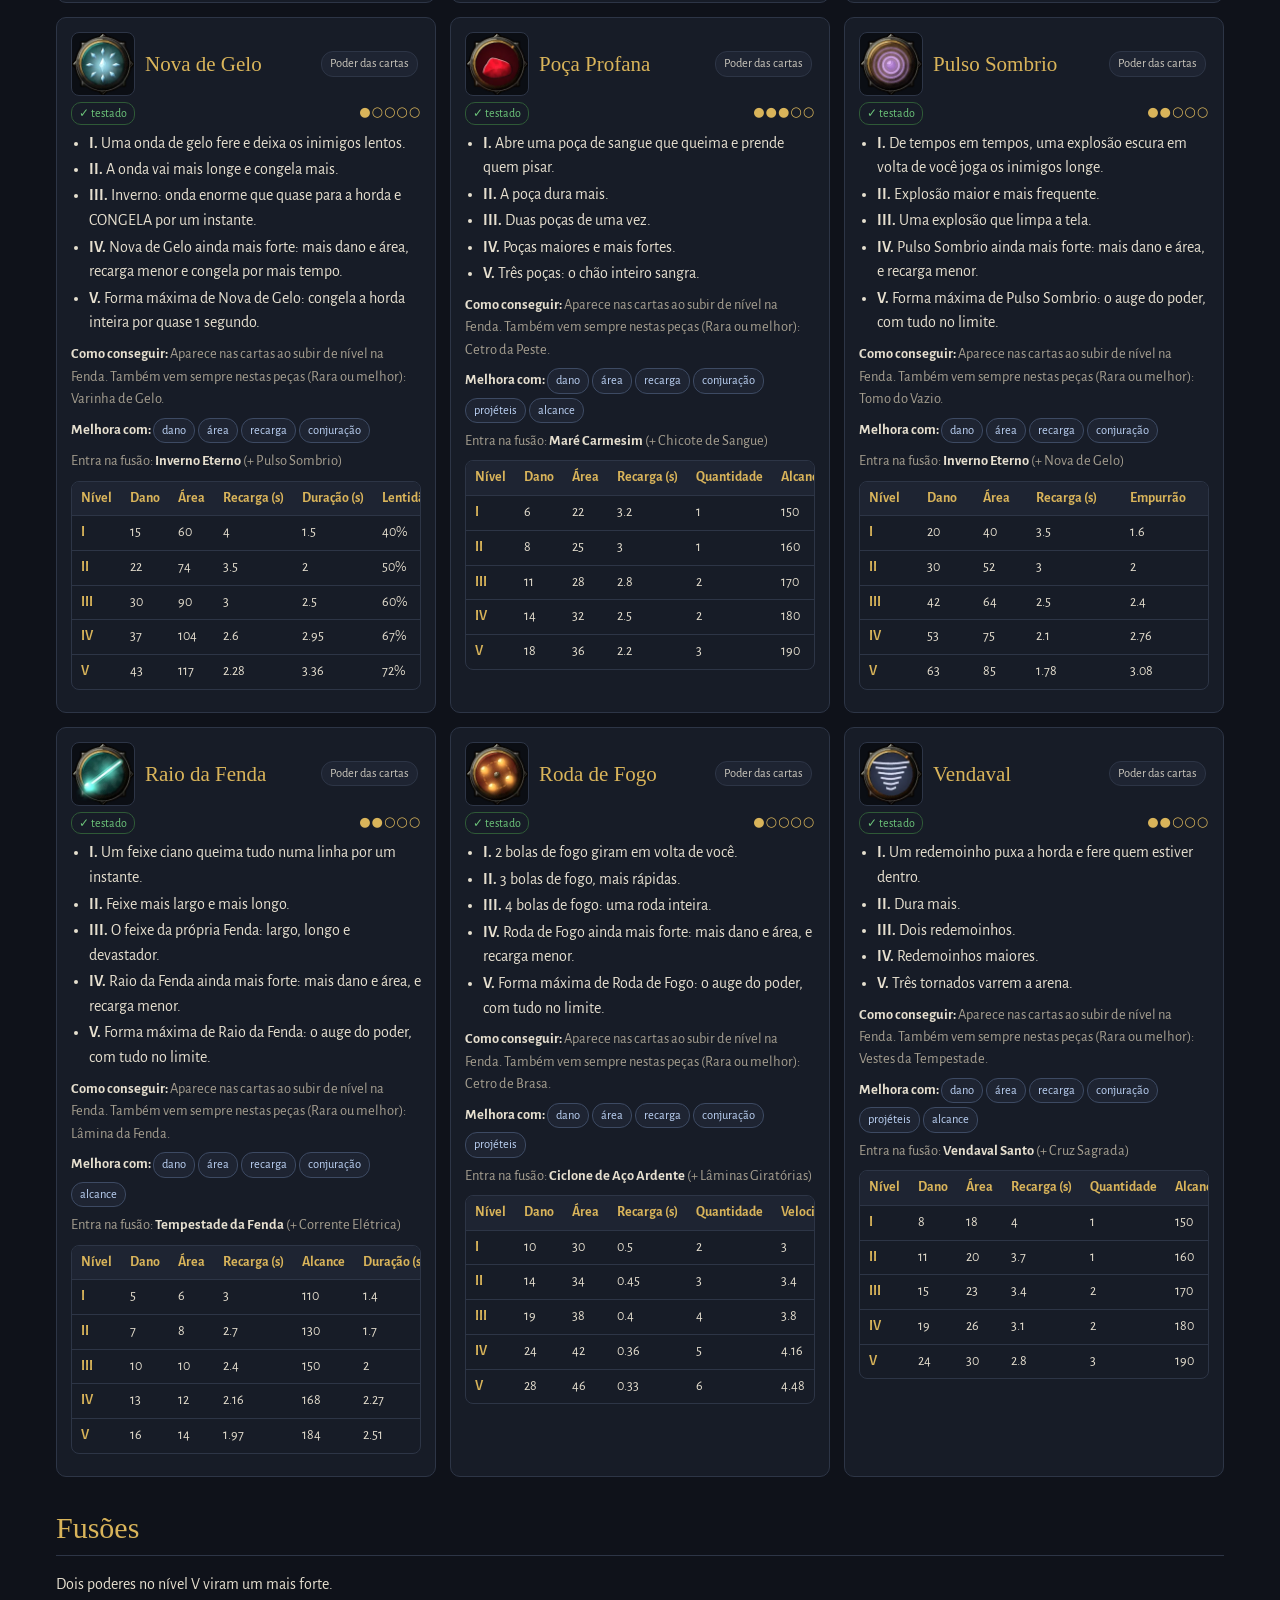
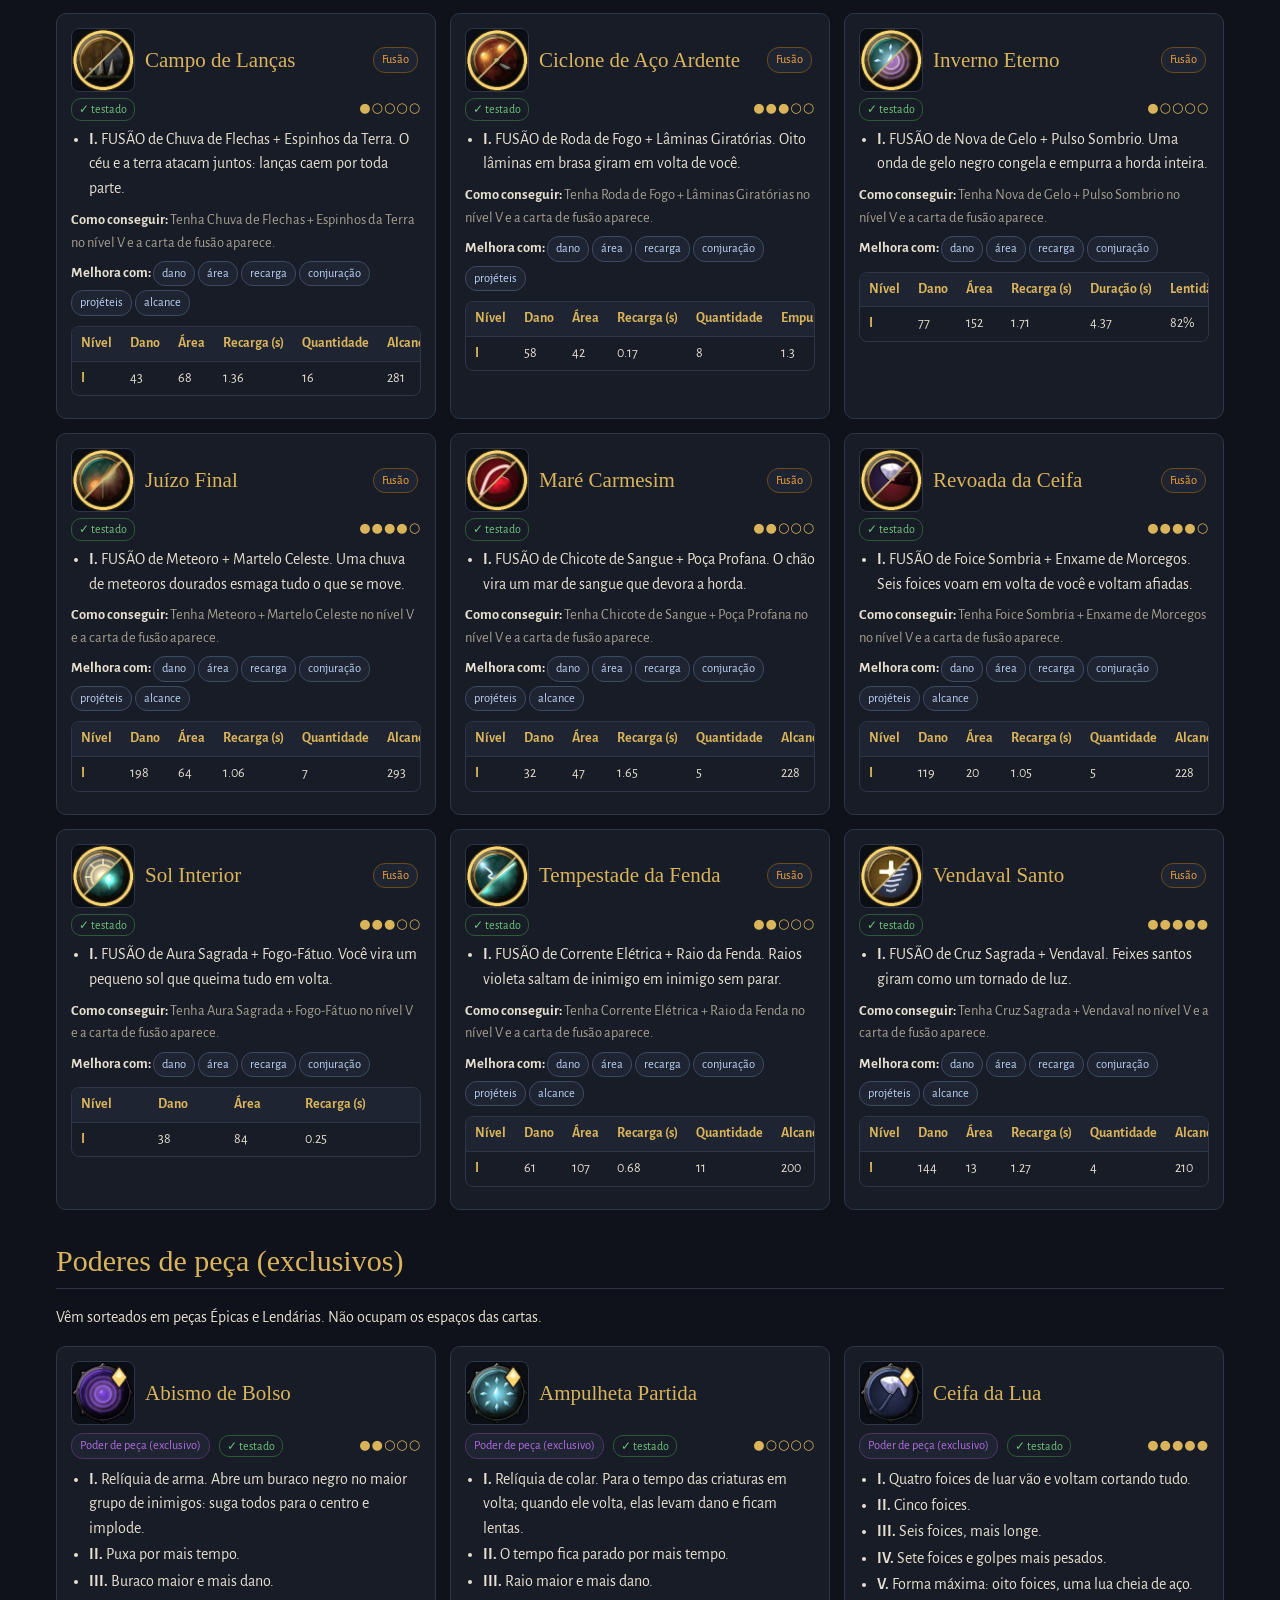
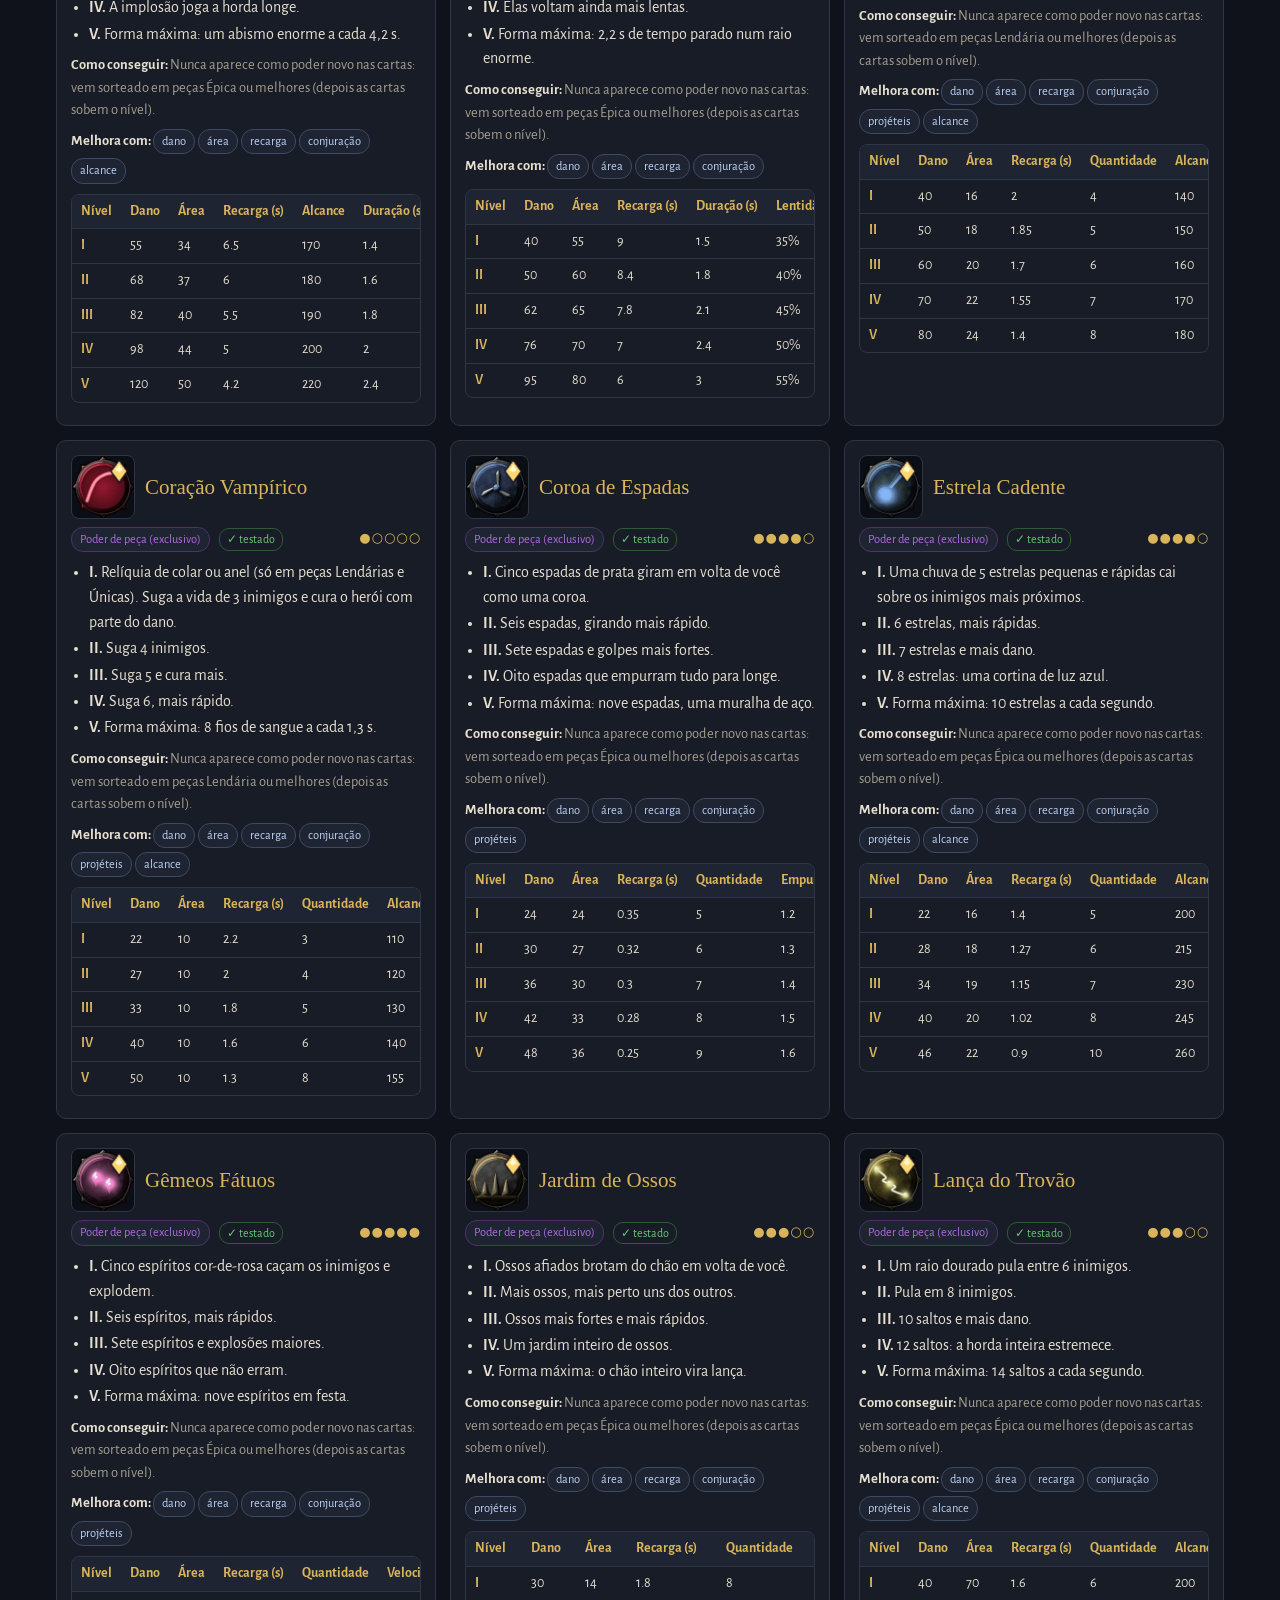
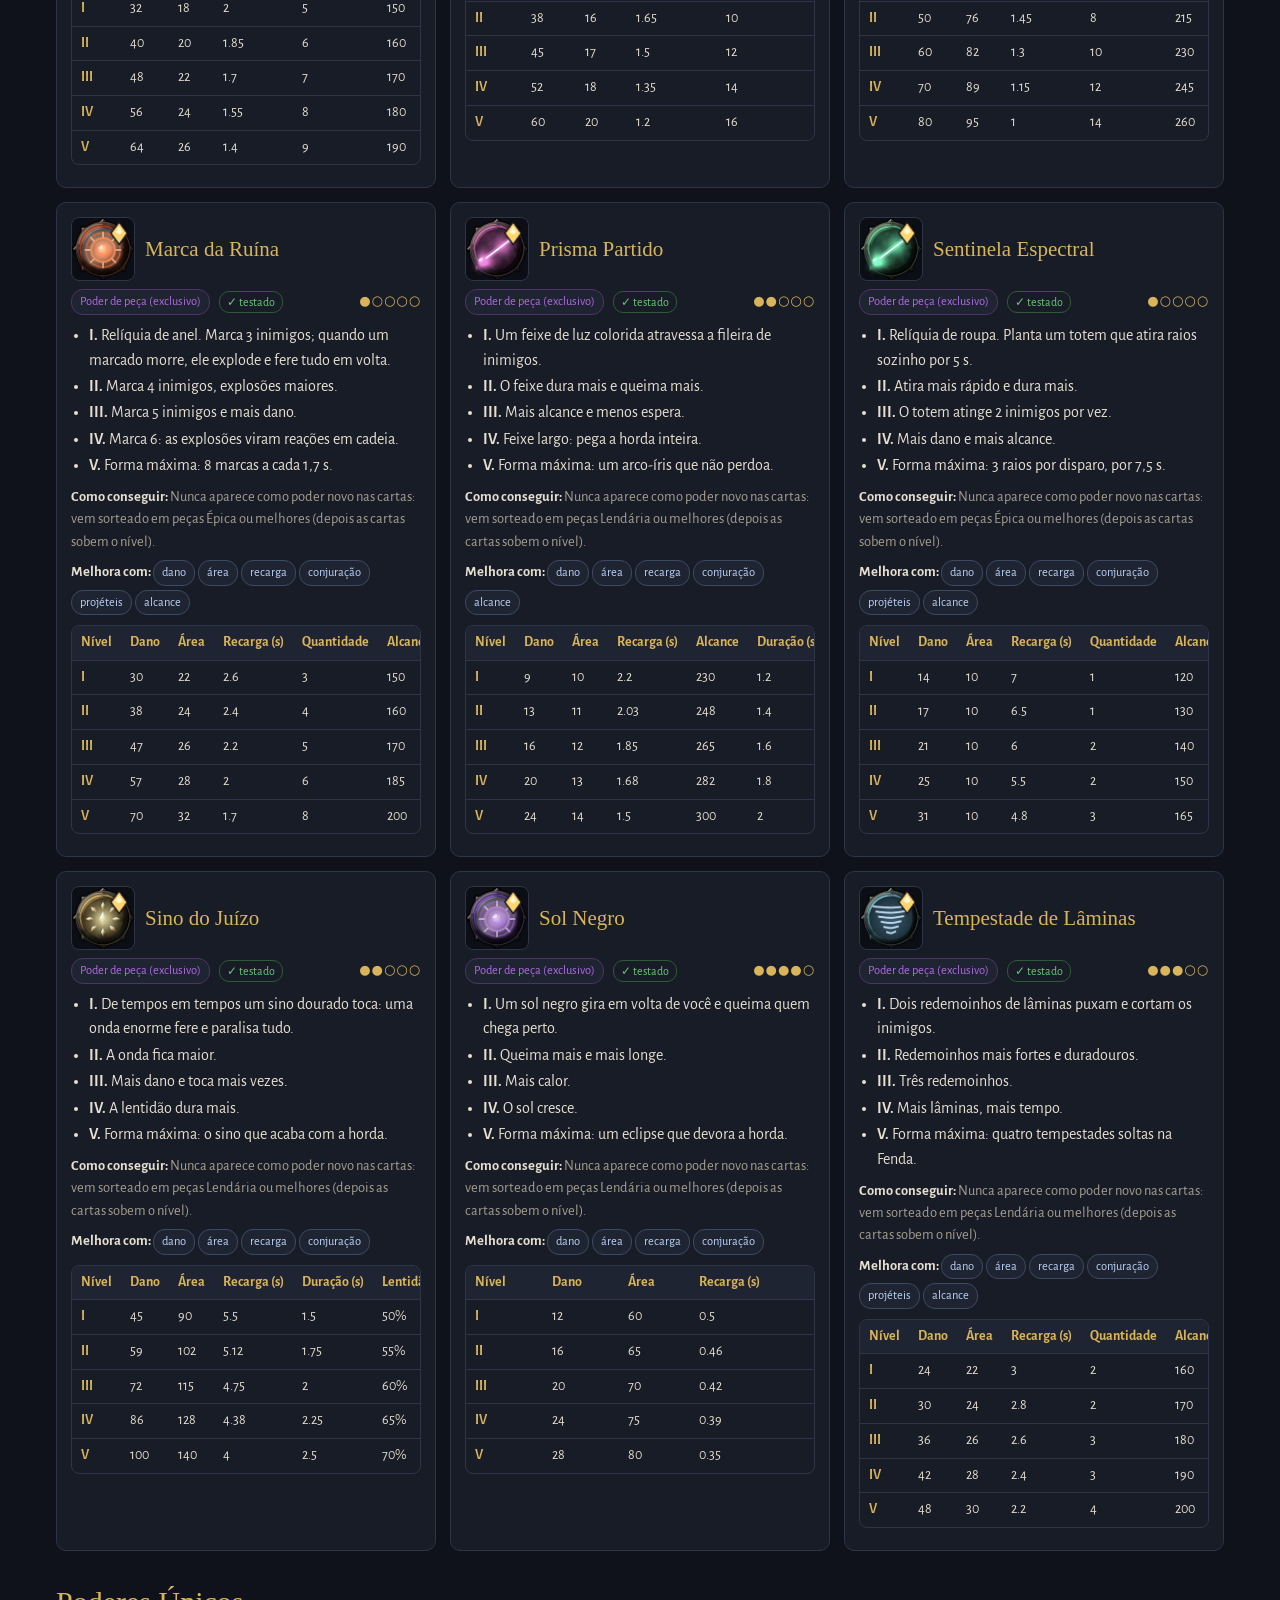
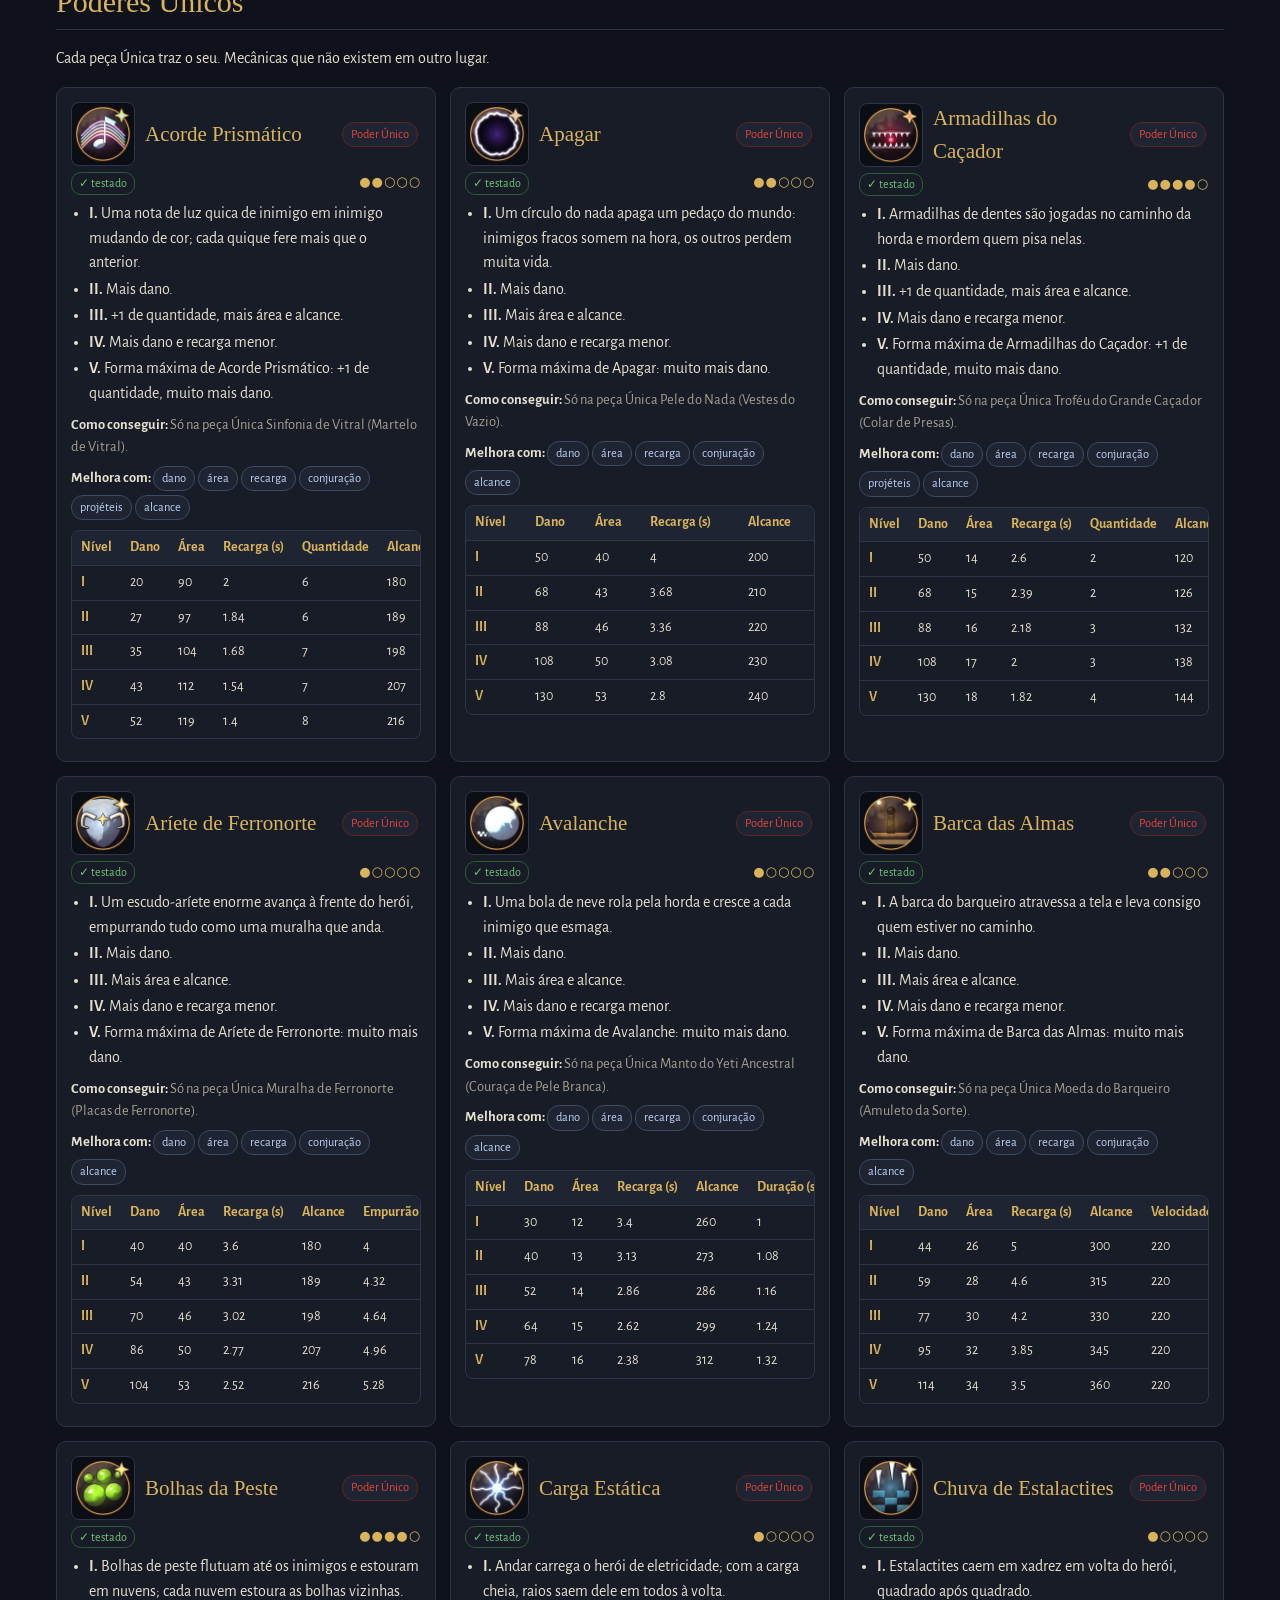
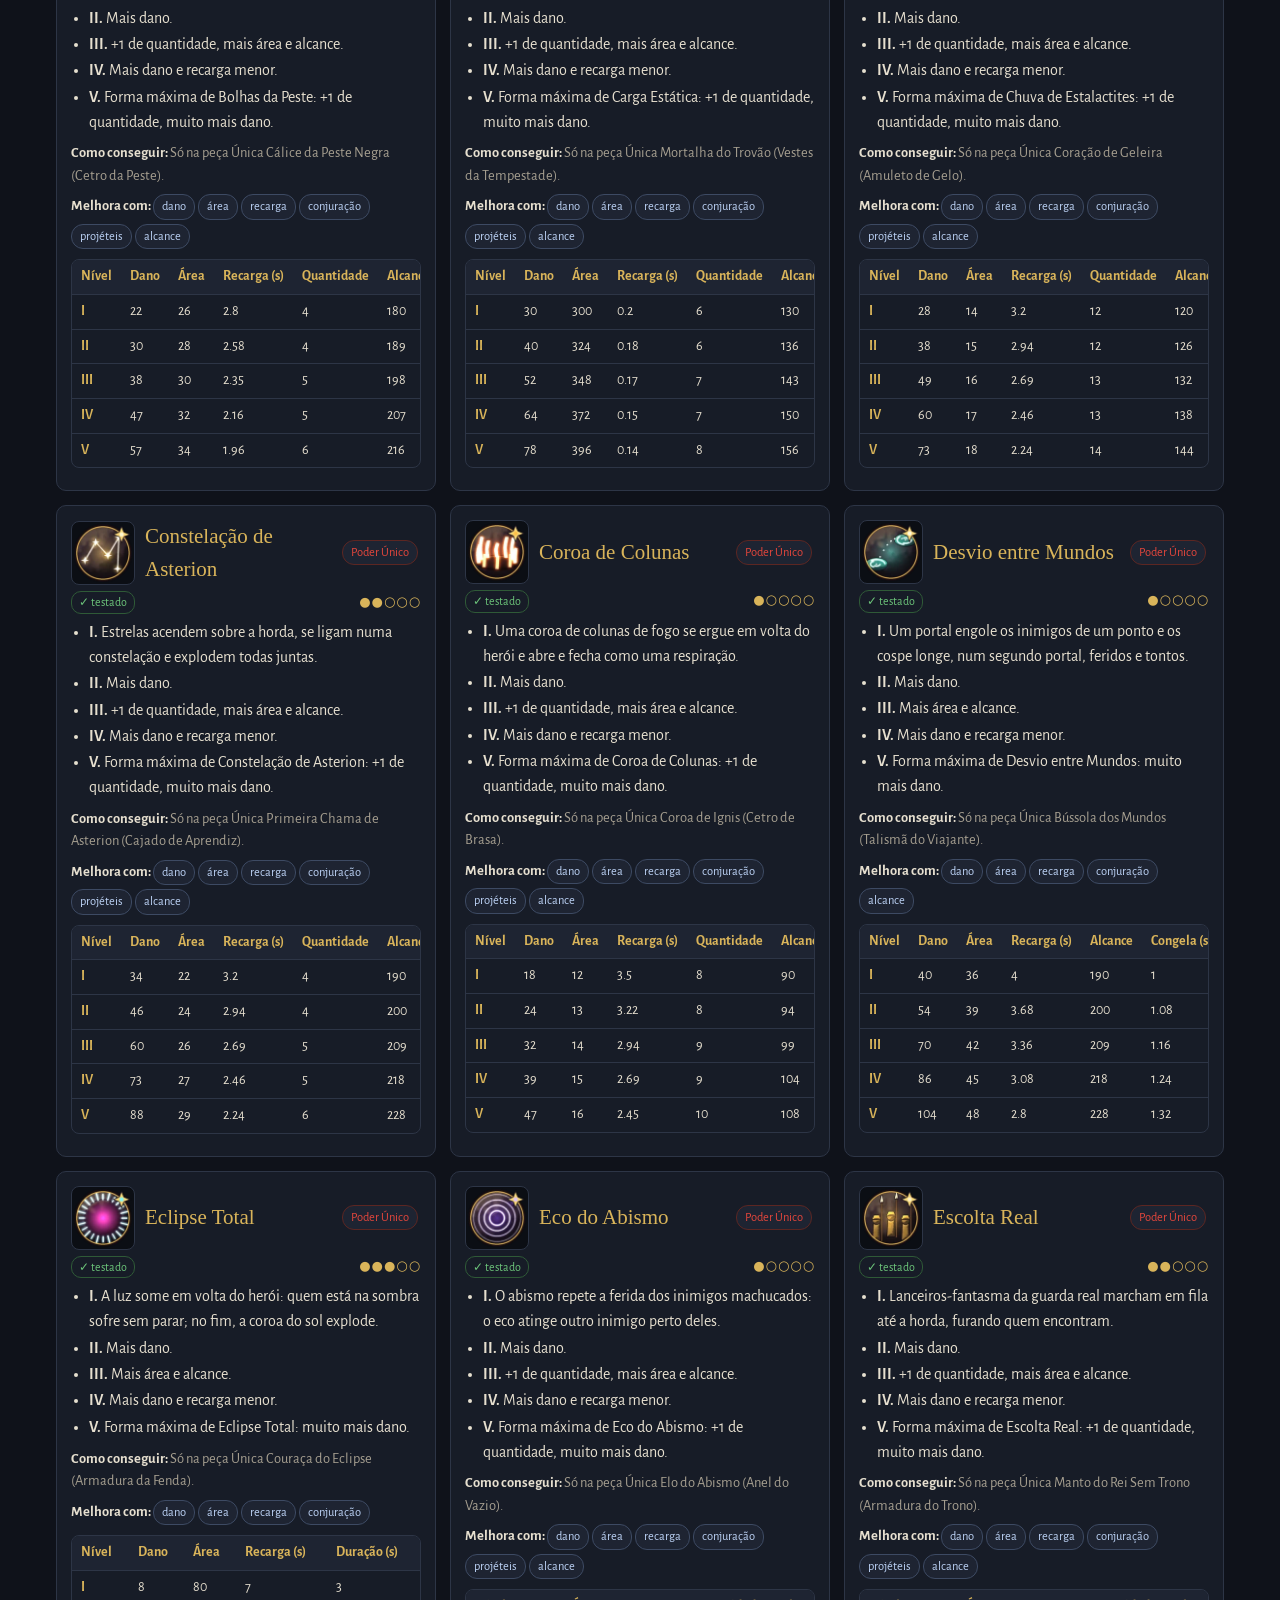
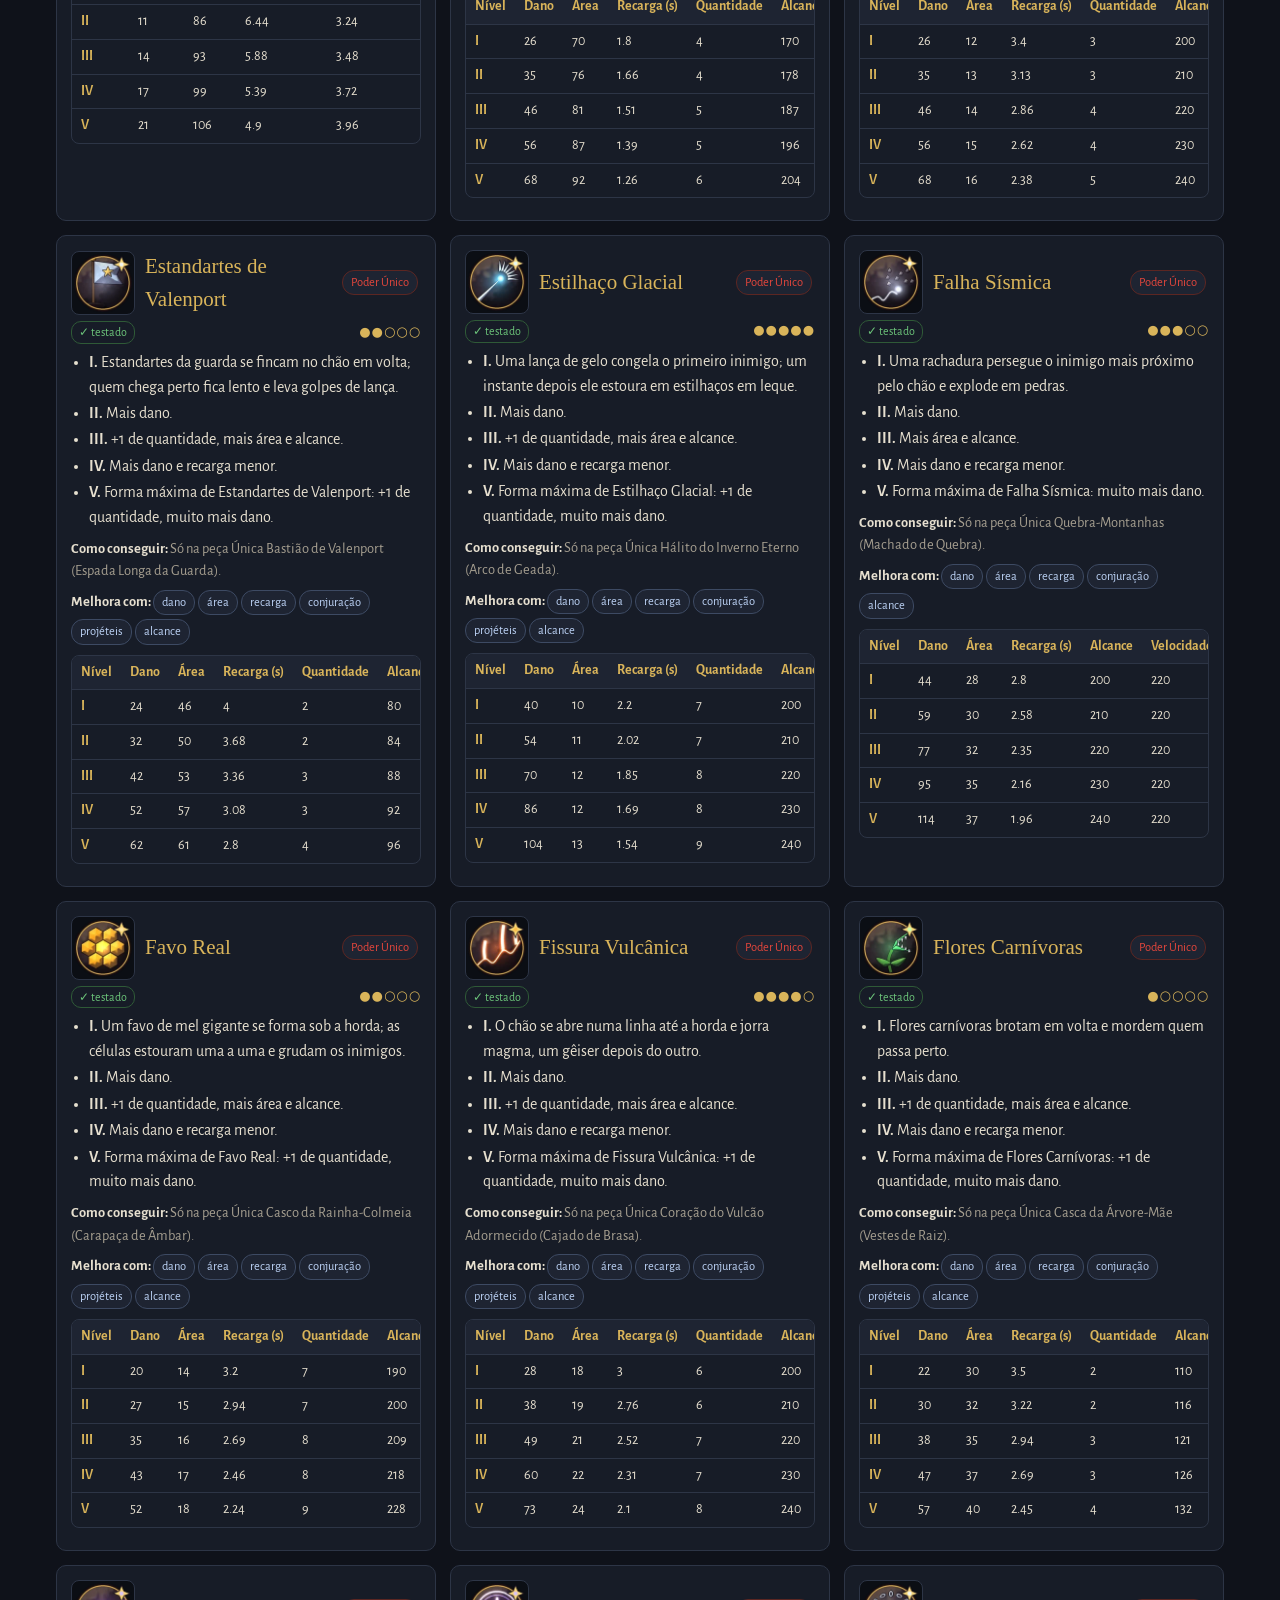
==== commit d9f908e4: "iamT Guild 0.24.0: chat e pet na caminha (versão e wiki) Co-Authored-By: Claude Opus 5.5 <noreply@an" ====
--- a/iamtguild/wiki/index.html
+++ b/iamtguild/wiki/index.html
@@ -50,11 +50,11 @@
 footer{color:var(--suave);text-align:center;font-size:13px;padding:20px}
 @media (max-width:560px){.cards{grid-template-columns:1fr}.topo h1 small{display:none}section>h2{font-size:25px}}
 </style></head><body>
-<div class="topo"><div class="in"><h1>iamT Guild · Wiki<small>versão 0.23.0</small></h1>
+<div class="topo"><div class="in"><h1>iamT Guild · Wiki<small>versão 0.24.0</small></h1>
 <input id="busca" type="search" placeholder="Procurar poder, peça, rúnica, atributo..." autocomplete="off"></div><nav><a href='#inicio'>Como funciona</a><a href='#atributos'>Atributos</a><a href='#herois'>Classes</a><a href='#comum'>Poderes das cartas</a><a href='#fusao'>Fusões</a><a href='#peca'>Poderes de peça (exclusivos)</a><a href='#unico'>Poderes Únicos</a><a href='#passivos'>Passivos</a><a href='#runicas'>Rúnicas</a><a href='#equipamentos'>Equipamentos</a><a href='#raridades'>Raridades</a><a href='#unicos'>Peças Únicas</a><a href='#cartas'>Cartas de atributo</a><a href='#combinacoes'>Combinações</a></nav></div>
 <main><p id="nada">Nada encontrado.</p><section id='inicio'><h2>Como funciona</h2>
 <p>Na Fenda você junta <b>poderes</b> (cartas ao subir de nível), e o seu herói fica mais forte pelos <b>atributos</b> (vida, dano, recarga...),
-que vêm da classe, das <b>peças</b> vestidas, das cartas e dos efeitos. Esta wiki é gerada direto dos dados do jogo (versão 0.23.0).</p>
+que vêm da classe, das <b>peças</b> vestidas, das cartas e dos efeitos. Esta wiki é gerada direto dos dados do jogo (versão 0.24.0).</p>
 <div class="grade3">
 <div class="dica"><h4>Limite de poderes</h4><p>Cabem <b>6 poderes das cartas</b>. Os poderes de peça (exclusivos), os Únicos e as rúnicas <b>não contam</b> nesse limite.</p></div>
 <div class="dica"><h4>Fusões</h4><p>Dois poderes no nível <b>V</b> podem virar uma <b>fusão</b> (a carta aparece sozinha). A fusão libera o espaço de um deles.</p></div>
@@ -654,7 +654,7 @@
 <li>Projéteis extras: no máximo +3 em cada poder.</li><li>Recarga: nunca abaixo de 40% do tempo normal do poder.</li>
 <li>Conjuração: até 100% (o poder dispara duas vezes sempre).</li><li>Nenhum golpe tira mais que metade da sua vida máxima de uma vez.</li>
 <li>Vidas extras (Último Suspiro, Fênix, rúnicas de renascer) somam, uma vez por expedição cada.</li></ul></div></section></main>
-<footer>Gerada automaticamente a partir dos dados do jogo · iamT Guild 0.23.0</footer>
+<footer>Gerada automaticamente a partir dos dados do jogo · iamT Guild 0.24.0</footer>
 <script>
 (function(){
   var campo=document.getElementById('busca');var nada=document.getElementById('nada');
